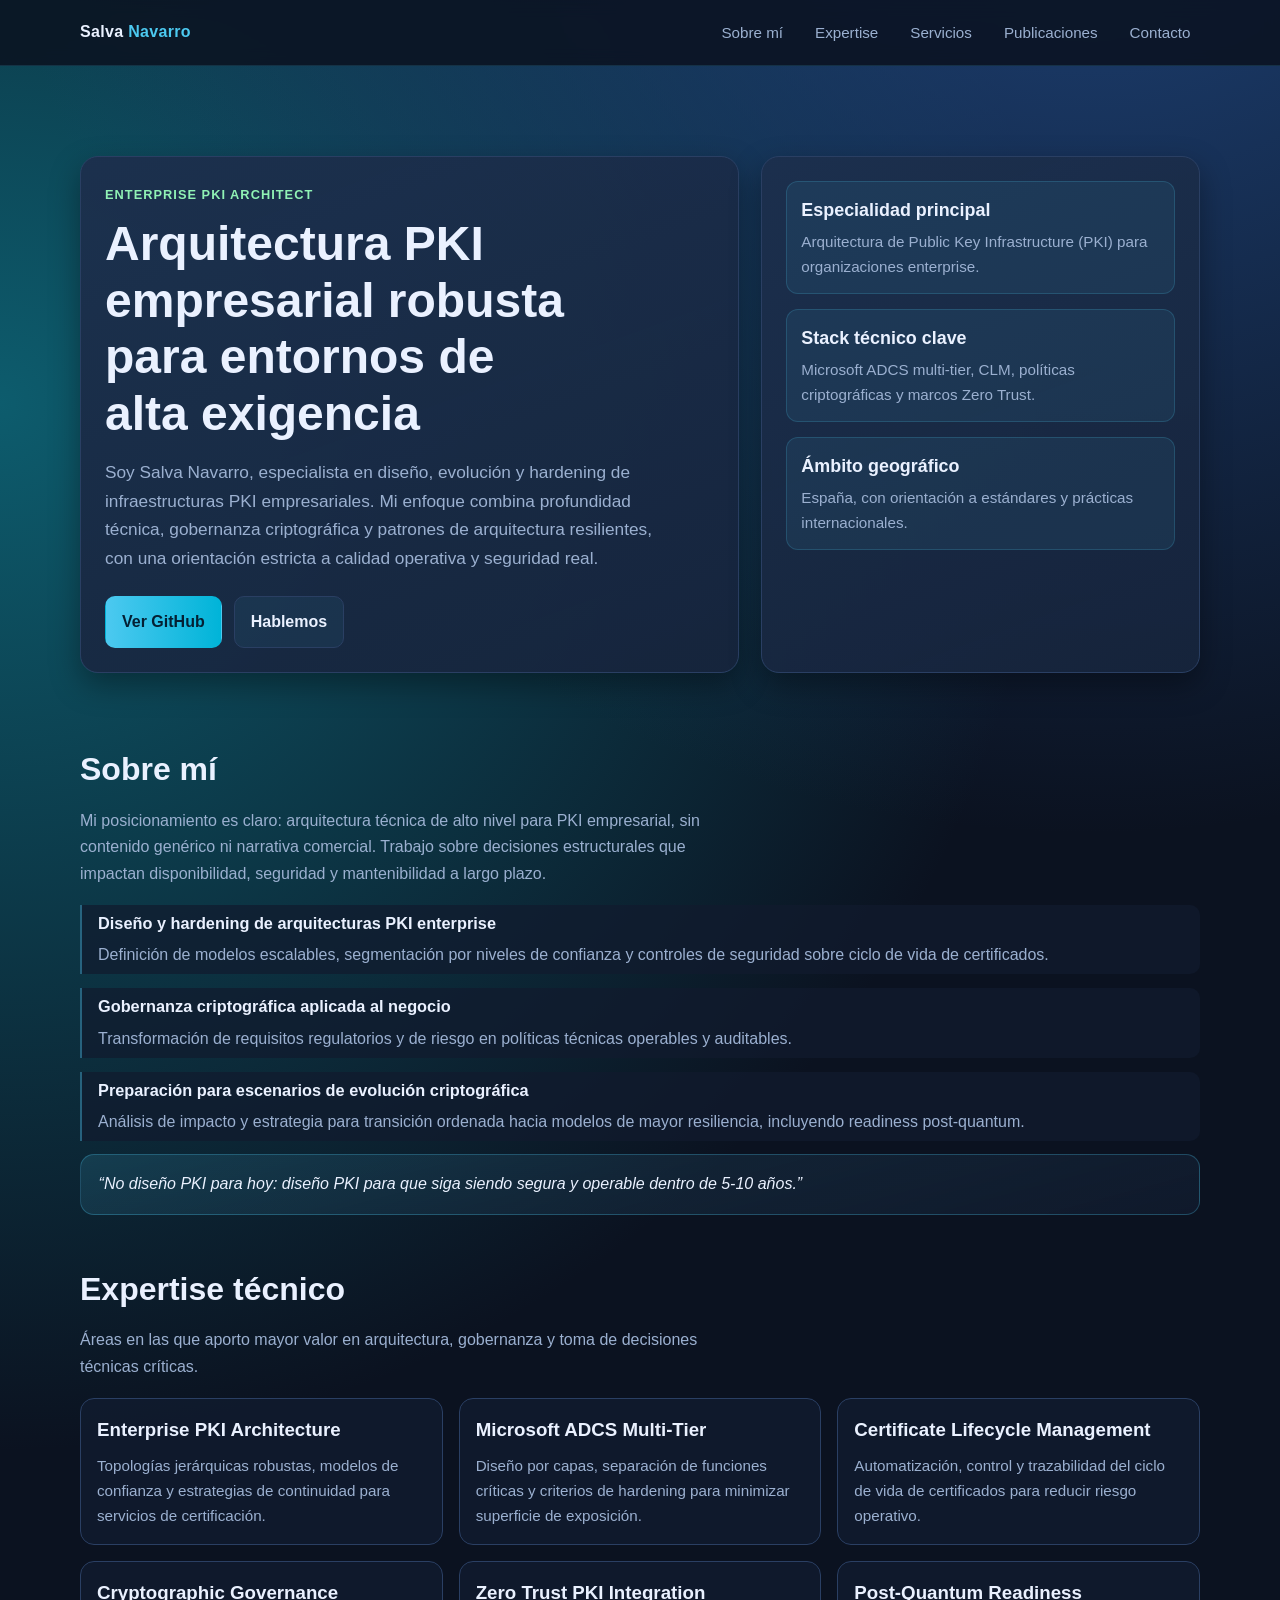
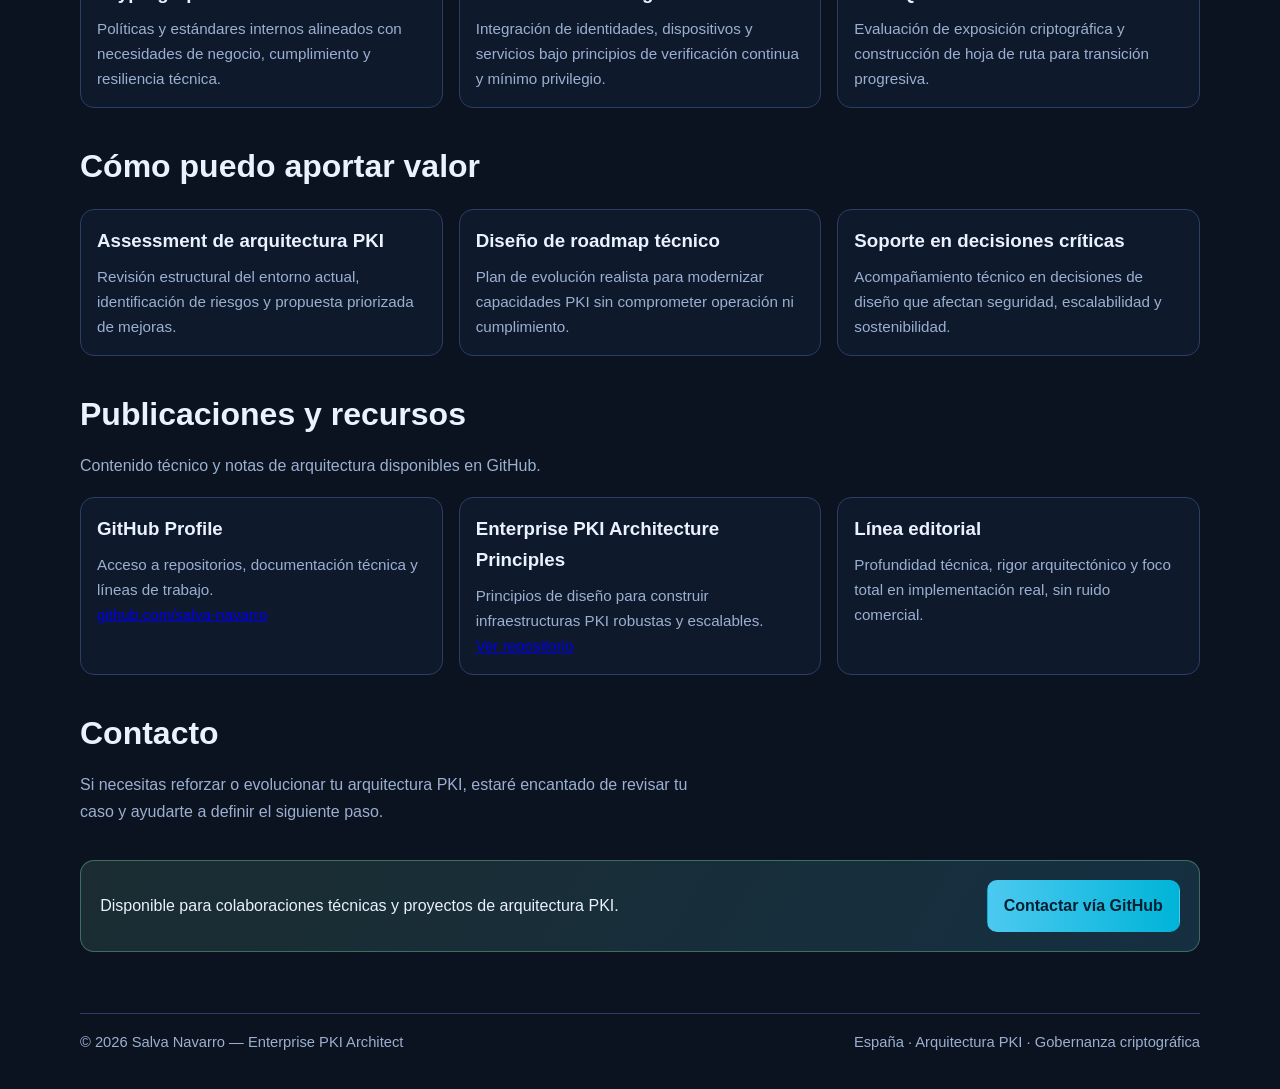
==== index.html @ 1099ca53 "Transform site into a complete professional PKI portfolio" ====
<!DOCTYPE html>
<html lang="es">
<head>
  <meta charset="UTF-8">
  <meta name="viewport" content="width=device-width, initial-scale=1.0">
  <title>Salva Navarro | Enterprise PKI Architect</title>
  <meta name="description" content="Portfolio profesional de Salva Navarro, Enterprise PKI Architect especializado en diseño de infraestructuras PKI empresariales, Microsoft ADCS y gobernanza criptográfica.">
  <meta name="keywords" content="Salva Navarro, PKI Architect, Enterprise PKI, Microsoft ADCS, Zero Trust PKI, Cryptographic Governance, Spain">
  <meta name="author" content="Salva Navarro">
  <meta name="robots" content="index, follow">
  <link rel="canonical" href="https://salva-navarro.github.io/">

  <meta property="og:type" content="website">
  <meta property="og:title" content="Salva Navarro | Enterprise PKI Architect">
  <meta property="og:description" content="Arquitectura PKI empresarial, Microsoft ADCS multi-tier y gobernanza criptográfica de alto nivel.">
  <meta property="og:url" content="https://salva-navarro.github.io/">
  <meta property="og:image" content="https://salva-navarro.github.io/assets/og-image.svg">

  <meta name="twitter:card" content="summary_large_image">
  <meta name="twitter:title" content="Salva Navarro | Enterprise PKI Architect">
  <meta name="twitter:description" content="Portfolio profesional: arquitectura PKI empresarial, diseño resiliente y enfoque técnico puro.">
  <meta name="twitter:image" content="https://salva-navarro.github.io/assets/og-image.svg">

  <style>
    :root {
      --bg: #0b1220;
      --bg-soft: #111b2e;
      --surface: #16243c;
      --surface-2: #1c2f4d;
      --text: #eaf1ff;
      --muted: #9bb0d0;
      --primary: #4cc9f0;
      --primary-strong: #00b4d8;
      --accent: #90f2b5;
      --border: #2a3f63;
      --shadow: 0 12px 30px rgba(0, 0, 0, 0.35);
      --maxw: 1120px;
    }

    * { box-sizing: border-box; }

    html { scroll-behavior: smooth; }

    body {
      margin: 0;
      font-family: Inter, -apple-system, BlinkMacSystemFont, "Segoe UI", Roboto, Oxygen, Ubuntu, sans-serif;
      color: var(--text);
      background:
        radial-gradient(circle at 85% -10%, #1f467e 0%, rgba(11, 18, 32, 0) 35%),
        radial-gradient(circle at 0% 15%, #0d5c6d 0%, rgba(11, 18, 32, 0) 40%),
        var(--bg);
      line-height: 1.65;
    }

    .container {
      width: min(100% - 2rem, var(--maxw));
      margin-inline: auto;
    }

    .topbar {
      position: sticky;
      top: 0;
      z-index: 10;
      backdrop-filter: blur(8px);
      background: rgba(11, 18, 32, 0.86);
      border-bottom: 1px solid rgba(76, 201, 240, 0.15);
    }

    .nav {
      display: flex;
      align-items: center;
      justify-content: space-between;
      padding: 0.9rem 0;
      gap: 1rem;
    }

    .brand {
      font-weight: 700;
      letter-spacing: 0.02em;
    }

    .brand span { color: var(--primary); }

    .nav-links {
      display: flex;
      flex-wrap: wrap;
      gap: 0.8rem;
      justify-content: flex-end;
    }

    .nav-links a {
      color: var(--muted);
      text-decoration: none;
      font-size: 0.95rem;
      padding: 0.35rem 0.6rem;
      border-radius: 8px;
      transition: color 0.2s ease, background 0.2s ease;
    }

    .nav-links a:hover,
    .nav-links a:focus-visible {
      color: var(--text);
      background: rgba(76, 201, 240, 0.12);
    }

    .hero {
      padding: 5.6rem 0 3.2rem;
      display: grid;
      grid-template-columns: 1.2fr 0.8fr;
      gap: 1.4rem;
      align-items: stretch;
    }

    .hero-card,
    .panel {
      background: linear-gradient(160deg, rgba(28, 47, 77, 0.94), rgba(22, 36, 60, 0.93));
      border: 1px solid var(--border);
      border-radius: 18px;
      box-shadow: var(--shadow);
      padding: 1.5rem;
    }

    .eyebrow {
      color: var(--accent);
      font-weight: 600;
      letter-spacing: 0.08em;
      font-size: 0.8rem;
      text-transform: uppercase;
      margin-bottom: 0.7rem;
      display: inline-block;
    }

    h1 {
      margin: 0;
      line-height: 1.18;
      font-size: clamp(1.9rem, 4.2vw, 3rem);
      max-width: 18ch;
    }

    .lead {
      font-size: 1.08rem;
      color: var(--muted);
      margin: 1rem 0 1.5rem;
      max-width: 60ch;
    }

    .actions {
      display: flex;
      flex-wrap: wrap;
      gap: 0.75rem;
    }

    .btn {
      text-decoration: none;
      display: inline-block;
      border: 1px solid transparent;
      border-radius: 10px;
      padding: 0.72rem 1rem;
      font-weight: 600;
      transition: all 0.2s ease;
    }

    .btn-primary {
      background: linear-gradient(90deg, var(--primary), var(--primary-strong));
      color: #042033;
    }

    .btn-primary:hover { filter: brightness(1.08); }

    .btn-secondary {
      color: var(--text);
      border-color: var(--border);
      background: rgba(76, 201, 240, 0.07);
    }

    .btn-secondary:hover { background: rgba(76, 201, 240, 0.16); }

    .kpis {
      list-style: none;
      padding: 0;
      margin: 0;
      display: grid;
      gap: 0.9rem;
    }

    .kpis li {
      background: rgba(76, 201, 240, 0.08);
      border: 1px solid rgba(76, 201, 240, 0.19);
      border-radius: 12px;
      padding: 0.9rem;
      color: var(--muted);
      font-size: 0.95rem;
    }

    .kpis strong {
      color: var(--text);
      display: block;
      font-size: 1.12rem;
      margin-bottom: 0.2rem;
    }

    section { padding: 1.2rem 0 0.8rem; }

    h2 {
      font-size: clamp(1.4rem, 2.5vw, 2rem);
      margin: 0 0 1rem;
    }

    .section-intro {
      color: var(--muted);
      margin-top: -0.25rem;
      margin-bottom: 1.1rem;
      max-width: 70ch;
    }

    .grid {
      display: grid;
      gap: 1rem;
      grid-template-columns: repeat(3, minmax(0, 1fr));
    }

    .card {
      background: rgba(17, 27, 46, 0.87);
      border: 1px solid var(--border);
      border-radius: 14px;
      padding: 1rem;
    }

    .card h3 { margin-top: 0; margin-bottom: 0.45rem; }

    .card p {
      color: var(--muted);
      margin: 0;
      font-size: 0.95rem;
    }

    .timeline {
      display: grid;
      gap: 0.9rem;
    }

    .timeline-item {
      border-left: 2px solid rgba(76, 201, 240, 0.4);
      padding: 0.3rem 0 0.35rem 1rem;
      background: rgba(17, 27, 46, 0.72);
      border-radius: 0 10px 10px 0;
    }

    .timeline-item h3 {
      margin: 0;
      font-size: 1.02rem;
    }

    .timeline-item p {
      margin: 0.35rem 0 0;
      color: var(--muted);
    }

    .quote {
      background: linear-gradient(165deg, rgba(76, 201, 240, 0.14), rgba(17, 27, 46, 0.8));
      border: 1px solid rgba(76, 201, 240, 0.28);
      border-radius: 14px;
      padding: 1rem 1.1rem;
      color: var(--text);
      font-style: italic;
      margin-top: 0.8rem;
    }

    .cta {
      margin: 2.2rem 0 1rem;
      padding: 1.2rem;
      background: linear-gradient(120deg, rgba(144, 242, 181, 0.12), rgba(76, 201, 240, 0.16));
      border: 1px solid rgba(144, 242, 181, 0.32);
      border-radius: 14px;
      display: flex;
      flex-wrap: wrap;
      gap: 0.75rem;
      align-items: center;
      justify-content: space-between;
    }

    .cta p { margin: 0; color: var(--text); }

    footer {
      margin: 2rem 0 2.2rem;
      border-top: 1px solid var(--border);
      padding-top: 1rem;
      color: var(--muted);
      font-size: 0.92rem;
      display: flex;
      justify-content: space-between;
      gap: 1rem;
      flex-wrap: wrap;
    }

    @media (max-width: 950px) {
      .hero { grid-template-columns: 1fr; }
      .grid { grid-template-columns: repeat(2, minmax(0, 1fr)); }
    }

    @media (max-width: 640px) {
      .grid { grid-template-columns: 1fr; }
      .nav { align-items: flex-start; }
      .nav-links { gap: 0.35rem; }
      .hero { padding-top: 4.2rem; }
      .hero-card, .panel { padding: 1.1rem; }
    }
  </style>

  <script type="application/ld+json">
  {
    "@context": "https://schema.org",
    "@type": "Person",
    "name": "Salva Navarro",
    "jobTitle": "Enterprise PKI Architect",
    "url": "https://salva-navarro.github.io",
    "sameAs": [
      "https://github.com/salva-navarro"
    ],
    "knowsAbout": [
      "Public Key Infrastructure",
      "Microsoft ADCS",
      "Certificate Lifecycle Management",
      "Cryptographic Governance",
      "Zero Trust PKI",
      "Post-Quantum Readiness"
    ],
    "address": {
      "@type": "PostalAddress",
      "addressCountry": "Spain"
    }
  }
  </script>
</head>
<body>
  <header class="topbar">
    <div class="container nav">
      <div class="brand">Salva <span>Navarro</span></div>
      <nav class="nav-links" aria-label="Navegación principal">
        <a href="#sobre-mi">Sobre mí</a>
        <a href="#expertise">Expertise</a>
        <a href="#servicios">Servicios</a>
        <a href="#publicaciones">Publicaciones</a>
        <a href="#contacto">Contacto</a>
      </nav>
    </div>
  </header>

  <main class="container">
    <section class="hero" aria-labelledby="hero-title">
      <article class="hero-card">
        <span class="eyebrow">Enterprise PKI Architect</span>
        <h1 id="hero-title">Arquitectura PKI empresarial robusta para entornos de alta exigencia</h1>
        <p class="lead">
          Soy Salva Navarro, especialista en diseño, evolución y hardening de infraestructuras PKI empresariales.
          Mi enfoque combina profundidad técnica, gobernanza criptográfica y patrones de arquitectura resilientes,
          con una orientación estricta a calidad operativa y seguridad real.
        </p>
        <div class="actions">
          <a class="btn btn-primary" href="https://github.com/salva-navarro" target="_blank" rel="noopener noreferrer">Ver GitHub</a>
          <a class="btn btn-secondary" href="#contacto">Hablemos</a>
        </div>
      </article>

      <aside class="panel" aria-label="Resumen profesional">
        <ul class="kpis">
          <li>
            <strong>Especialidad principal</strong>
            Arquitectura de Public Key Infrastructure (PKI) para organizaciones enterprise.
          </li>
          <li>
            <strong>Stack técnico clave</strong>
            Microsoft ADCS multi-tier, CLM, políticas criptográficas y marcos Zero Trust.
          </li>
          <li>
            <strong>Ámbito geográfico</strong>
            España, con orientación a estándares y prácticas internacionales.
          </li>
        </ul>
      </aside>
    </section>

    <section id="sobre-mi" aria-labelledby="sobre-mi-title">
      <h2 id="sobre-mi-title">Sobre mí</h2>
      <p class="section-intro">
        Mi posicionamiento es claro: arquitectura técnica de alto nivel para PKI empresarial, sin contenido genérico ni narrativa comercial.
        Trabajo sobre decisiones estructurales que impactan disponibilidad, seguridad y mantenibilidad a largo plazo.
      </p>
      <div class="timeline">
        <article class="timeline-item">
          <h3>Diseño y hardening de arquitecturas PKI enterprise</h3>
          <p>Definición de modelos escalables, segmentación por niveles de confianza y controles de seguridad sobre ciclo de vida de certificados.</p>
        </article>
        <article class="timeline-item">
          <h3>Gobernanza criptográfica aplicada al negocio</h3>
          <p>Transformación de requisitos regulatorios y de riesgo en políticas técnicas operables y auditables.</p>
        </article>
        <article class="timeline-item">
          <h3>Preparación para escenarios de evolución criptográfica</h3>
          <p>Análisis de impacto y estrategia para transición ordenada hacia modelos de mayor resiliencia, incluyendo readiness post-quantum.</p>
        </article>
      </div>
      <p class="quote">“No diseño PKI para hoy: diseño PKI para que siga siendo segura y operable dentro de 5-10 años.”</p>
    </section>

    <section id="expertise" aria-labelledby="expertise-title">
      <h2 id="expertise-title">Expertise técnico</h2>
      <p class="section-intro">
        Áreas en las que aporto mayor valor en arquitectura, gobernanza y toma de decisiones técnicas críticas.
      </p>
      <div class="grid">
        <article class="card">
          <h3>Enterprise PKI Architecture</h3>
          <p>Topologías jerárquicas robustas, modelos de confianza y estrategias de continuidad para servicios de certificación.</p>
        </article>
        <article class="card">
          <h3>Microsoft ADCS Multi-Tier</h3>
          <p>Diseño por capas, separación de funciones críticas y criterios de hardening para minimizar superficie de exposición.</p>
        </article>
        <article class="card">
          <h3>Certificate Lifecycle Management</h3>
          <p>Automatización, control y trazabilidad del ciclo de vida de certificados para reducir riesgo operativo.</p>
        </article>
        <article class="card">
          <h3>Cryptographic Governance</h3>
          <p>Políticas y estándares internos alineados con necesidades de negocio, cumplimiento y resiliencia técnica.</p>
        </article>
        <article class="card">
          <h3>Zero Trust PKI Integration</h3>
          <p>Integración de identidades, dispositivos y servicios bajo principios de verificación continua y mínimo privilegio.</p>
        </article>
        <article class="card">
          <h3>Post-Quantum Readiness</h3>
          <p>Evaluación de exposición criptográfica y construcción de hoja de ruta para transición progresiva.</p>
        </article>
      </div>
    </section>

    <section id="servicios" aria-labelledby="servicios-title">
      <h2 id="servicios-title">Cómo puedo aportar valor</h2>
      <div class="grid">
        <article class="card">
          <h3>Assessment de arquitectura PKI</h3>
          <p>Revisión estructural del entorno actual, identificación de riesgos y propuesta priorizada de mejoras.</p>
        </article>
        <article class="card">
          <h3>Diseño de roadmap técnico</h3>
          <p>Plan de evolución realista para modernizar capacidades PKI sin comprometer operación ni cumplimiento.</p>
        </article>
        <article class="card">
          <h3>Soporte en decisiones críticas</h3>
          <p>Acompañamiento técnico en decisiones de diseño que afectan seguridad, escalabilidad y sostenibilidad.</p>
        </article>
      </div>
    </section>

    <section id="publicaciones" aria-labelledby="publicaciones-title">
      <h2 id="publicaciones-title">Publicaciones y recursos</h2>
      <p class="section-intro">Contenido técnico y notas de arquitectura disponibles en GitHub.</p>
      <div class="grid">
        <article class="card">
          <h3>GitHub Profile</h3>
          <p>
            Acceso a repositorios, documentación técnica y líneas de trabajo.
            <br><a href="https://github.com/salva-navarro" target="_blank" rel="noopener noreferrer">github.com/salva-navarro</a>
          </p>
        </article>
        <article class="card">
          <h3>Enterprise PKI Architecture Principles</h3>
          <p>
            Principios de diseño para construir infraestructuras PKI robustas y escalables.
            <br><a href="https://github.com/salva-navarro/enterprise-pki-architecture-principles" target="_blank" rel="noopener noreferrer">Ver repositorio</a>
          </p>
        </article>
        <article class="card">
          <h3>Línea editorial</h3>
          <p>Profundidad técnica, rigor arquitectónico y foco total en implementación real, sin ruido comercial.</p>
        </article>
      </div>
    </section>

    <section id="contacto" aria-labelledby="contacto-title">
      <h2 id="contacto-title">Contacto</h2>
      <p class="section-intro">
        Si necesitas reforzar o evolucionar tu arquitectura PKI, estaré encantado de revisar tu caso y ayudarte a definir el siguiente paso.
      </p>
      <div class="cta">
        <p>Disponible para colaboraciones técnicas y proyectos de arquitectura PKI.</p>
        <a class="btn btn-primary" href="https://github.com/salva-navarro" target="_blank" rel="noopener noreferrer">Contactar vía GitHub</a>
      </div>
    </section>

    <footer>
      <span>© <span id="year"></span> Salva Navarro — Enterprise PKI Architect</span>
      <span>España · Arquitectura PKI · Gobernanza criptográfica</span>
    </footer>
  </main>

  <script>
    document.getElementById('year').textContent = new Date().getFullYear();
  </script>
</body>
</html>
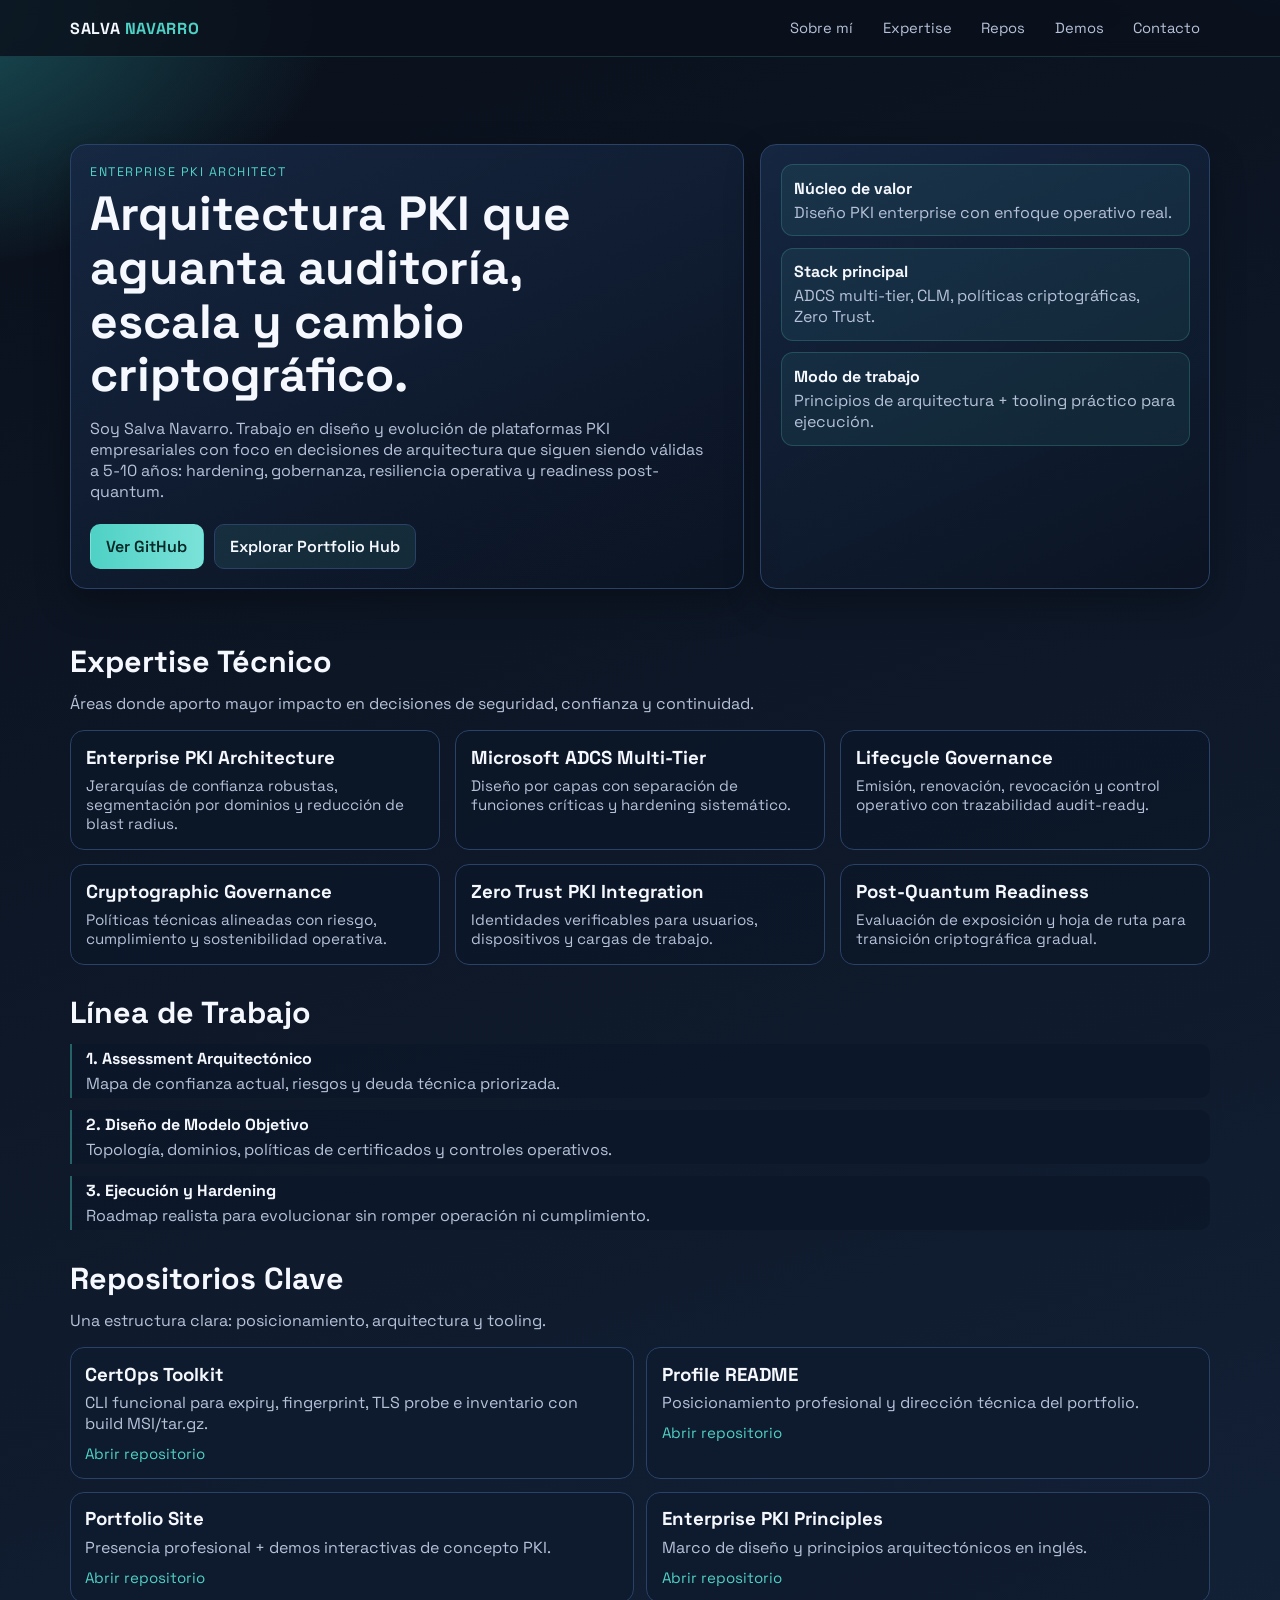
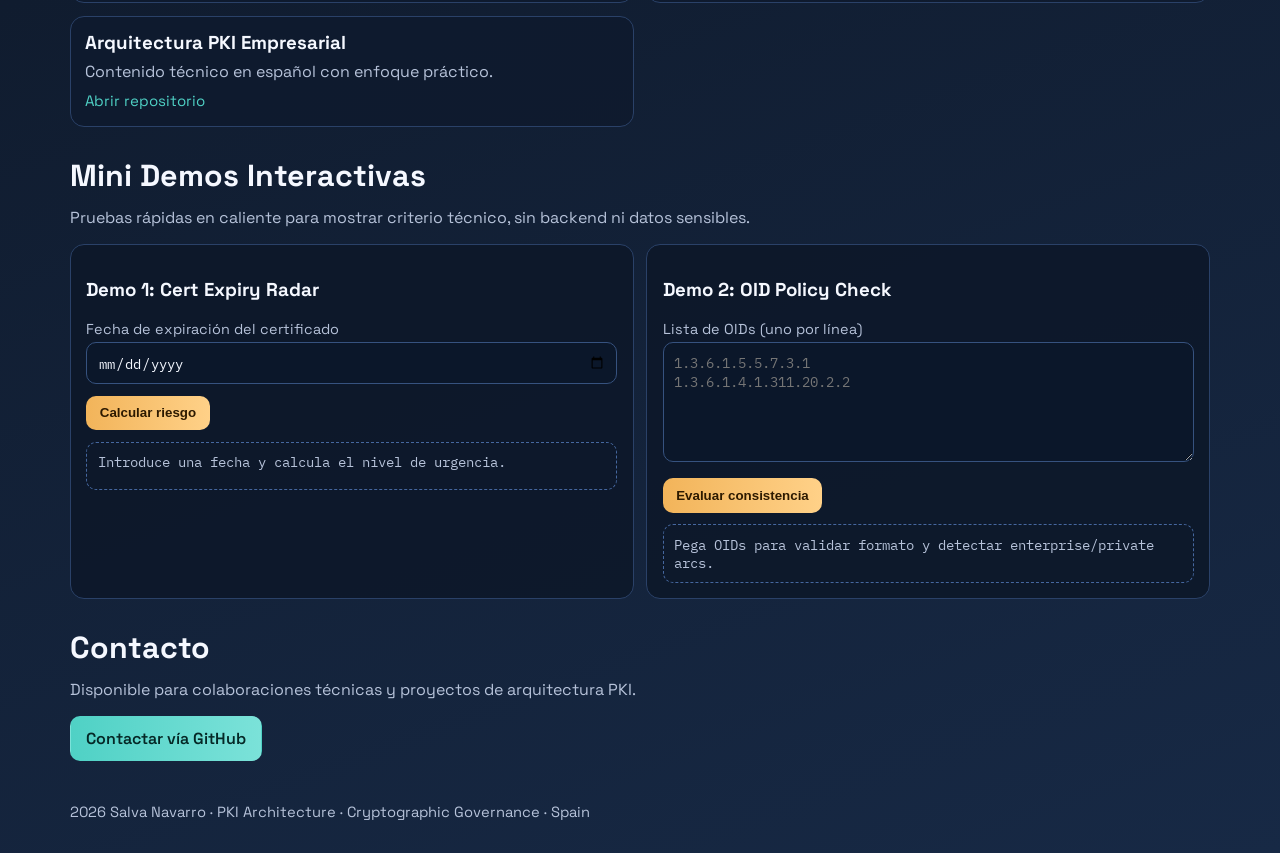
==== commit d18cc496: "chore: portfolio and documentation overhaul" ====
--- a/index.html
+++ b/index.html
@@ -1,503 +1,336 @@
-<!DOCTYPE html>
+﻿<!DOCTYPE html>
 <html lang="es">
 <head>
-  <meta charset="UTF-8">
-  <meta name="viewport" content="width=device-width, initial-scale=1.0">
-  <title>Salva Navarro | Enterprise PKI Architect</title>
-  <meta name="description" content="Portfolio profesional de Salva Navarro, Enterprise PKI Architect especializado en diseño de infraestructuras PKI empresariales, Microsoft ADCS y gobernanza criptográfica.">
-  <meta name="keywords" content="Salva Navarro, PKI Architect, Enterprise PKI, Microsoft ADCS, Zero Trust PKI, Cryptographic Governance, Spain">
-  <meta name="author" content="Salva Navarro">
-  <meta name="robots" content="index, follow">
-  <link rel="canonical" href="https://salva-navarro.github.io/">
-
-  <meta property="og:type" content="website">
-  <meta property="og:title" content="Salva Navarro | Enterprise PKI Architect">
-  <meta property="og:description" content="Arquitectura PKI empresarial, Microsoft ADCS multi-tier y gobernanza criptográfica de alto nivel.">
-  <meta property="og:url" content="https://salva-navarro.github.io/">
-  <meta property="og:image" content="https://salva-navarro.github.io/assets/og-image.svg">
-
-  <meta name="twitter:card" content="summary_large_image">
-  <meta name="twitter:title" content="Salva Navarro | Enterprise PKI Architect">
-  <meta name="twitter:description" content="Portfolio profesional: arquitectura PKI empresarial, diseño resiliente y enfoque técnico puro.">
-  <meta name="twitter:image" content="https://salva-navarro.github.io/assets/og-image.svg">
-
+  <meta charset="UTF-8" />
+  <meta name="viewport" content="width=device-width, initial-scale=1.0" />
+  <title>Salva Navarro | PKI Architect Portfolio</title>
+  <meta name="description" content="Portfolio técnico de Salva Navarro: arquitectura PKI enterprise, gobernanza criptográfica y demos interactivas." />
+  <meta name="author" content="Salva Navarro" />
+  <link rel="preconnect" href="https://fonts.googleapis.com" />
+  <link rel="preconnect" href="https://fonts.gstatic.com" crossorigin />
+  <link href="https://fonts.googleapis.com/css2?family=Space+Grotesk:wght@400;500;700&family=IBM+Plex+Mono:wght@400;500&display=swap" rel="stylesheet" />
   <style>
     :root {
-      --bg: #0b1220;
-      --bg-soft: #111b2e;
-      --surface: #16243c;
-      --surface-2: #1c2f4d;
-      --text: #eaf1ff;
-      --muted: #9bb0d0;
-      --primary: #4cc9f0;
-      --primary-strong: #00b4d8;
-      --accent: #90f2b5;
-      --border: #2a3f63;
-      --shadow: 0 12px 30px rgba(0, 0, 0, 0.35);
-      --maxw: 1120px;
+      --ink: #f5f8ff;
+      --muted: #b6c2d9;
+      --bg0: #0a101b;
+      --bg1: #101c2f;
+      --bg2: #172945;
+      --accent: #4fd1c5;
+      --accent2: #f2b45a;
+      --line: #2a4168;
+      --ok: #3ecf8e;
+      --warn: #f2b45a;
+      --bad: #ff6b6b;
+      --maxw: 1140px;
     }
 
     * { box-sizing: border-box; }
-
     html { scroll-behavior: smooth; }
 
     body {
       margin: 0;
-      font-family: Inter, -apple-system, BlinkMacSystemFont, "Segoe UI", Roboto, Oxygen, Ubuntu, sans-serif;
-      color: var(--text);
+      font-family: "Space Grotesk", sans-serif;
+      color: var(--ink);
       background:
-        radial-gradient(circle at 85% -10%, #1f467e 0%, rgba(11, 18, 32, 0) 35%),
-        radial-gradient(circle at 0% 15%, #0d5c6d 0%, rgba(11, 18, 32, 0) 40%),
-        var(--bg);
-      line-height: 1.65;
-    }
-
-    .container {
-      width: min(100% - 2rem, var(--maxw));
-      margin-inline: auto;
-    }
+        radial-gradient(1200px 600px at 120% -10%, #2a4d88 0%, transparent 55%),
+        radial-gradient(850px 500px at -10% 0%, #1c5b63 0%, transparent 55%),
+        linear-gradient(160deg, var(--bg0), var(--bg1) 55%, var(--bg2));
+      min-height: 100vh;
+    }
+
+    .container { width: min(100% - 2rem, var(--maxw)); margin: 0 auto; }
 
     .topbar {
       position: sticky;
       top: 0;
-      z-index: 10;
+      z-index: 50;
+      background: rgba(10, 16, 27, 0.82);
       backdrop-filter: blur(8px);
-      background: rgba(11, 18, 32, 0.86);
-      border-bottom: 1px solid rgba(76, 201, 240, 0.15);
-    }
-
-    .nav {
-      display: flex;
-      align-items: center;
-      justify-content: space-between;
-      padding: 0.9rem 0;
-      gap: 1rem;
-    }
-
-    .brand {
-      font-weight: 700;
-      letter-spacing: 0.02em;
-    }
-
-    .brand span { color: var(--primary); }
-
-    .nav-links {
-      display: flex;
-      flex-wrap: wrap;
-      gap: 0.8rem;
-      justify-content: flex-end;
-    }
-
-    .nav-links a {
-      color: var(--muted);
-      text-decoration: none;
-      font-size: 0.95rem;
-      padding: 0.35rem 0.6rem;
-      border-radius: 8px;
-      transition: color 0.2s ease, background 0.2s ease;
-    }
-
-    .nav-links a:hover,
-    .nav-links a:focus-visible {
-      color: var(--text);
-      background: rgba(76, 201, 240, 0.12);
-    }
-
-    .hero {
-      padding: 5.6rem 0 3.2rem;
-      display: grid;
-      grid-template-columns: 1.2fr 0.8fr;
-      gap: 1.4rem;
-      align-items: stretch;
-    }
-
-    .hero-card,
+      border-bottom: 1px solid rgba(79, 209, 197, 0.2);
+    }
+
+    .nav { display: flex; align-items: center; justify-content: space-between; gap: 1rem; padding: .85rem 0; }
+    .brand { font-weight: 700; letter-spacing: .04em; }
+    .brand span { color: var(--accent); }
+    .links { display: flex; flex-wrap: wrap; gap: .65rem; }
+    .links a { color: var(--muted); text-decoration: none; font-size: .92rem; padding: .35rem .6rem; border-radius: 8px; }
+    .links a:hover { color: var(--ink); background: rgba(79, 209, 197, .12); }
+
+    .hero { padding: 5.4rem 0 2.5rem; display: grid; grid-template-columns: 1.2fr .8fr; gap: 1rem; }
     .panel {
-      background: linear-gradient(160deg, rgba(28, 47, 77, 0.94), rgba(22, 36, 60, 0.93));
-      border: 1px solid var(--border);
-      border-radius: 18px;
-      box-shadow: var(--shadow);
-      padding: 1.5rem;
-    }
-
-    .eyebrow {
-      color: var(--accent);
-      font-weight: 600;
-      letter-spacing: 0.08em;
-      font-size: 0.8rem;
-      text-transform: uppercase;
-      margin-bottom: 0.7rem;
-      display: inline-block;
-    }
-
-    h1 {
-      margin: 0;
-      line-height: 1.18;
-      font-size: clamp(1.9rem, 4.2vw, 3rem);
-      max-width: 18ch;
-    }
-
-    .lead {
-      font-size: 1.08rem;
-      color: var(--muted);
-      margin: 1rem 0 1.5rem;
-      max-width: 60ch;
-    }
-
-    .actions {
-      display: flex;
-      flex-wrap: wrap;
-      gap: 0.75rem;
-    }
-
+      border: 1px solid var(--line);
+      background: linear-gradient(155deg, rgba(23,41,69,.88), rgba(11,19,34,.86));
+      border-radius: 16px;
+      padding: 1.2rem;
+      box-shadow: 0 14px 35px rgba(0,0,0,.28);
+    }
+
+    .kicker { font-size: .78rem; letter-spacing: .12em; text-transform: uppercase; color: var(--accent); margin: 0 0 .45rem; }
+    h1 { margin: 0; font-size: clamp(1.8rem, 4vw, 3rem); line-height: 1.12; max-width: 17ch; }
+    .lead { color: var(--muted); margin: 1rem 0 1.35rem; max-width: 62ch; }
+
+    .actions { display: flex; flex-wrap: wrap; gap: .65rem; }
     .btn {
       text-decoration: none;
+      border-radius: 10px;
+      padding: .7rem .95rem;
+      font-weight: 600;
+      border: 1px solid transparent;
       display: inline-block;
-      border: 1px solid transparent;
+      transition: transform .18s ease, filter .18s ease;
+    }
+    .btn:hover { transform: translateY(-2px); }
+    .btn-primary { color: #052826; background: linear-gradient(90deg, var(--accent), #7be2d9); }
+    .btn-ghost { color: var(--ink); border-color: var(--line); background: rgba(79,209,197,.1); }
+
+    .stats { display: grid; gap: .7rem; }
+    .stat {
+      border: 1px solid rgba(79,209,197,.22);
+      background: rgba(79,209,197,.08);
+      border-radius: 12px;
+      padding: .8rem;
+      color: var(--muted);
+    }
+    .stat strong { display: block; color: var(--ink); margin-bottom: .18rem; }
+
+    section { padding: .8rem 0 1rem; }
+    h2 { margin: 0 0 .75rem; font-size: clamp(1.3rem,2.5vw,1.9rem); }
+    .intro { margin: 0 0 1rem; color: var(--muted); }
+
+    .grid-3 { display: grid; gap: .9rem; grid-template-columns: repeat(3,minmax(0,1fr)); }
+    .card { border: 1px solid var(--line); border-radius: 14px; background: rgba(12,23,40,.8); padding: .95rem; }
+    .card h3 { margin: 0 0 .45rem; }
+    .card p { margin: 0; color: var(--muted); font-size: .95rem; }
+
+    .timeline { display: grid; gap: .75rem; }
+    .step { border-left: 2px solid rgba(79,209,197,.4); padding: .25rem 0 .25rem .9rem; background: rgba(12,23,40,.65); border-radius: 0 10px 10px 0; }
+    .step h3 { margin: 0; font-size: 1rem; }
+    .step p { margin: .25rem 0 0; color: var(--muted); }
+
+    .repos { display: grid; gap: .8rem; grid-template-columns: repeat(2,minmax(0,1fr)); }
+    .repo { border: 1px solid var(--line); border-radius: 14px; background: rgba(14,26,46,.86); padding: .9rem; }
+    .repo h3 { margin: 0 0 .4rem; }
+    .repo p { margin: 0 0 .55rem; color: var(--muted); }
+    .repo a { color: var(--accent); text-decoration: none; font-size: .94rem; }
+
+    .demo-wrap { display: grid; gap: .8rem; grid-template-columns: repeat(2,minmax(0,1fr)); }
+    .demo {
+      border: 1px solid var(--line);
+      border-radius: 14px;
+      background: rgba(13,24,42,.9);
+      padding: .95rem;
+    }
+    label { display: block; font-size: .9rem; margin: .55rem 0 .25rem; color: var(--muted); }
+    input, textarea {
+      width: 100%;
+      background: #0b172a;
+      color: var(--ink);
+      border: 1px solid #36527f;
       border-radius: 10px;
-      padding: 0.72rem 1rem;
-      font-weight: 600;
-      transition: all 0.2s ease;
-    }
-
-    .btn-primary {
-      background: linear-gradient(90deg, var(--primary), var(--primary-strong));
-      color: #042033;
-    }
-
-    .btn-primary:hover { filter: brightness(1.08); }
-
-    .btn-secondary {
-      color: var(--text);
-      border-color: var(--border);
-      background: rgba(76, 201, 240, 0.07);
-    }
-
-    .btn-secondary:hover { background: rgba(76, 201, 240, 0.16); }
-
-    .kpis {
-      list-style: none;
-      padding: 0;
-      margin: 0;
-      display: grid;
-      gap: 0.9rem;
-    }
-
-    .kpis li {
-      background: rgba(76, 201, 240, 0.08);
-      border: 1px solid rgba(76, 201, 240, 0.19);
-      border-radius: 12px;
-      padding: 0.9rem;
+      padding: .6rem .65rem;
+      font-family: "IBM Plex Mono", monospace;
+      font-size: .9rem;
+    }
+    textarea { min-height: 120px; resize: vertical; }
+    .demo button {
+      margin-top: .7rem;
+      border: none;
+      border-radius: 10px;
+      padding: .62rem .85rem;
+      background: linear-gradient(90deg, var(--accent2), #ffd188);
+      color: #2d1a00;
+      font-weight: 700;
+      cursor: pointer;
+    }
+    .output {
+      margin-top: .7rem;
+      border: 1px dashed #45679f;
+      border-radius: 10px;
+      padding: .65rem;
+      min-height: 48px;
       color: var(--muted);
-      font-size: 0.95rem;
-    }
-
-    .kpis strong {
-      color: var(--text);
-      display: block;
-      font-size: 1.12rem;
-      margin-bottom: 0.2rem;
-    }
-
-    section { padding: 1.2rem 0 0.8rem; }
-
-    h2 {
-      font-size: clamp(1.4rem, 2.5vw, 2rem);
-      margin: 0 0 1rem;
-    }
-
-    .section-intro {
-      color: var(--muted);
-      margin-top: -0.25rem;
-      margin-bottom: 1.1rem;
-      max-width: 70ch;
-    }
-
-    .grid {
-      display: grid;
-      gap: 1rem;
-      grid-template-columns: repeat(3, minmax(0, 1fr));
-    }
-
-    .card {
-      background: rgba(17, 27, 46, 0.87);
-      border: 1px solid var(--border);
-      border-radius: 14px;
-      padding: 1rem;
-    }
-
-    .card h3 { margin-top: 0; margin-bottom: 0.45rem; }
-
-    .card p {
-      color: var(--muted);
-      margin: 0;
-      font-size: 0.95rem;
-    }
-
-    .timeline {
-      display: grid;
-      gap: 0.9rem;
-    }
-
-    .timeline-item {
-      border-left: 2px solid rgba(76, 201, 240, 0.4);
-      padding: 0.3rem 0 0.35rem 1rem;
-      background: rgba(17, 27, 46, 0.72);
-      border-radius: 0 10px 10px 0;
-    }
-
-    .timeline-item h3 {
-      margin: 0;
-      font-size: 1.02rem;
-    }
-
-    .timeline-item p {
-      margin: 0.35rem 0 0;
-      color: var(--muted);
-    }
-
-    .quote {
-      background: linear-gradient(165deg, rgba(76, 201, 240, 0.14), rgba(17, 27, 46, 0.8));
-      border: 1px solid rgba(76, 201, 240, 0.28);
-      border-radius: 14px;
-      padding: 1rem 1.1rem;
-      color: var(--text);
-      font-style: italic;
-      margin-top: 0.8rem;
-    }
-
-    .cta {
-      margin: 2.2rem 0 1rem;
-      padding: 1.2rem;
-      background: linear-gradient(120deg, rgba(144, 242, 181, 0.12), rgba(76, 201, 240, 0.16));
-      border: 1px solid rgba(144, 242, 181, 0.32);
-      border-radius: 14px;
-      display: flex;
-      flex-wrap: wrap;
-      gap: 0.75rem;
-      align-items: center;
-      justify-content: space-between;
-    }
-
-    .cta p { margin: 0; color: var(--text); }
-
-    footer {
-      margin: 2rem 0 2.2rem;
-      border-top: 1px solid var(--border);
-      padding-top: 1rem;
-      color: var(--muted);
-      font-size: 0.92rem;
-      display: flex;
-      justify-content: space-between;
-      gap: 1rem;
-      flex-wrap: wrap;
-    }
-
-    @media (max-width: 950px) {
-      .hero { grid-template-columns: 1fr; }
-      .grid { grid-template-columns: repeat(2, minmax(0, 1fr)); }
-    }
-
+      font-family: "IBM Plex Mono", monospace;
+      font-size: .88rem;
+      white-space: pre-wrap;
+    }
+
+    footer { padding: 1.6rem 0 2rem; color: var(--muted); font-size: .92rem; }
+
+    .fade { opacity: 0; transform: translateY(14px); animation: rise .6s ease forwards; }
+    .fade:nth-child(2){ animation-delay: .12s; }
+    .fade:nth-child(3){ animation-delay: .24s; }
+    @keyframes rise { to { opacity:1; transform: translateY(0);} }
+
+    @media (max-width: 980px) {
+      .hero, .repos, .demo-wrap { grid-template-columns: 1fr; }
+      .grid-3 { grid-template-columns: 1fr 1fr; }
+    }
     @media (max-width: 640px) {
-      .grid { grid-template-columns: 1fr; }
-      .nav { align-items: flex-start; }
-      .nav-links { gap: 0.35rem; }
-      .hero { padding-top: 4.2rem; }
-      .hero-card, .panel { padding: 1.1rem; }
+      .grid-3 { grid-template-columns: 1fr; }
     }
   </style>
-
-  <script type="application/ld+json">
-  {
-    "@context": "https://schema.org",
-    "@type": "Person",
-    "name": "Salva Navarro",
-    "jobTitle": "Enterprise PKI Architect",
-    "url": "https://salva-navarro.github.io",
-    "sameAs": [
-      "https://github.com/salva-navarro"
-    ],
-    "knowsAbout": [
-      "Public Key Infrastructure",
-      "Microsoft ADCS",
-      "Certificate Lifecycle Management",
-      "Cryptographic Governance",
-      "Zero Trust PKI",
-      "Post-Quantum Readiness"
-    ],
-    "address": {
-      "@type": "PostalAddress",
-      "addressCountry": "Spain"
-    }
-  }
-  </script>
 </head>
 <body>
   <header class="topbar">
     <div class="container nav">
-      <div class="brand">Salva <span>Navarro</span></div>
-      <nav class="nav-links" aria-label="Navegación principal">
-        <a href="#sobre-mi">Sobre mí</a>
+      <div class="brand">SALVA <span>NAVARRO</span></div>
+      <nav class="links">
+        <a href="#sobre">Sobre mí</a>
         <a href="#expertise">Expertise</a>
-        <a href="#servicios">Servicios</a>
-        <a href="#publicaciones">Publicaciones</a>
+        <a href="#repos">Repos</a>
+        <a href="#demos">Demos</a>
         <a href="#contacto">Contacto</a>
       </nav>
     </div>
   </header>
 
   <main class="container">
-    <section class="hero" aria-labelledby="hero-title">
-      <article class="hero-card">
-        <span class="eyebrow">Enterprise PKI Architect</span>
-        <h1 id="hero-title">Arquitectura PKI empresarial robusta para entornos de alta exigencia</h1>
-        <p class="lead">
-          Soy Salva Navarro, especialista en diseño, evolución y hardening de infraestructuras PKI empresariales.
-          Mi enfoque combina profundidad técnica, gobernanza criptográfica y patrones de arquitectura resilientes,
-          con una orientación estricta a calidad operativa y seguridad real.
-        </p>
+    <section class="hero" id="sobre">
+      <article class="panel fade">
+        <p class="kicker">Enterprise PKI Architect</p>
+        <h1>Arquitectura PKI que aguanta auditoría, escala y cambio criptográfico.</h1>
+        <p class="lead">Soy Salva Navarro. Trabajo en diseño y evolución de plataformas PKI empresariales con foco en decisiones de arquitectura que siguen siendo válidas a 5-10 años: hardening, gobernanza, resiliencia operativa y readiness post-quantum.</p>
         <div class="actions">
           <a class="btn btn-primary" href="https://github.com/salva-navarro" target="_blank" rel="noopener noreferrer">Ver GitHub</a>
-          <a class="btn btn-secondary" href="#contacto">Hablemos</a>
+          <a class="btn btn-ghost" href="https://github.com/salva-navarro/Tools-Hub" target="_blank" rel="noopener noreferrer">Explorar Portfolio Hub</a>
         </div>
       </article>
-
-      <aside class="panel" aria-label="Resumen profesional">
-        <ul class="kpis">
-          <li>
-            <strong>Especialidad principal</strong>
-            Arquitectura de Public Key Infrastructure (PKI) para organizaciones enterprise.
-          </li>
-          <li>
-            <strong>Stack técnico clave</strong>
-            Microsoft ADCS multi-tier, CLM, políticas criptográficas y marcos Zero Trust.
-          </li>
-          <li>
-            <strong>Ámbito geográfico</strong>
-            España, con orientación a estándares y prácticas internacionales.
-          </li>
-        </ul>
+      <aside class="panel fade">
+        <div class="stats">
+          <div class="stat"><strong>Núcleo de valor</strong> Diseño PKI enterprise con enfoque operativo real.</div>
+          <div class="stat"><strong>Stack principal</strong> ADCS multi-tier, CLM, políticas criptográficas, Zero Trust.</div>
+          <div class="stat"><strong>Modo de trabajo</strong> Principios de arquitectura + tooling práctico para ejecución.</div>
+        </div>
       </aside>
     </section>
 
-    <section id="sobre-mi" aria-labelledby="sobre-mi-title">
-      <h2 id="sobre-mi-title">Sobre mí</h2>
-      <p class="section-intro">
-        Mi posicionamiento es claro: arquitectura técnica de alto nivel para PKI empresarial, sin contenido genérico ni narrativa comercial.
-        Trabajo sobre decisiones estructurales que impactan disponibilidad, seguridad y mantenibilidad a largo plazo.
-      </p>
+    <section id="expertise">
+      <h2>Expertise Técnico</h2>
+      <p class="intro">Áreas donde aporto mayor impacto en decisiones de seguridad, confianza y continuidad.</p>
+      <div class="grid-3">
+        <article class="card fade"><h3>Enterprise PKI Architecture</h3><p>Jerarquías de confianza robustas, segmentación por dominios y reducción de blast radius.</p></article>
+        <article class="card fade"><h3>Microsoft ADCS Multi-Tier</h3><p>Diseño por capas con separación de funciones críticas y hardening sistemático.</p></article>
+        <article class="card fade"><h3>Lifecycle Governance</h3><p>Emisión, renovación, revocación y control operativo con trazabilidad audit-ready.</p></article>
+        <article class="card fade"><h3>Cryptographic Governance</h3><p>Políticas técnicas alineadas con riesgo, cumplimiento y sostenibilidad operativa.</p></article>
+        <article class="card fade"><h3>Zero Trust PKI Integration</h3><p>Identidades verificables para usuarios, dispositivos y cargas de trabajo.</p></article>
+        <article class="card fade"><h3>Post-Quantum Readiness</h3><p>Evaluación de exposición y hoja de ruta para transición criptográfica gradual.</p></article>
+      </div>
+    </section>
+
+    <section>
+      <h2>Línea de Trabajo</h2>
       <div class="timeline">
-        <article class="timeline-item">
-          <h3>Diseño y hardening de arquitecturas PKI enterprise</h3>
-          <p>Definición de modelos escalables, segmentación por niveles de confianza y controles de seguridad sobre ciclo de vida de certificados.</p>
+        <div class="step"><h3>1. Assessment Arquitectónico</h3><p>Mapa de confianza actual, riesgos y deuda técnica priorizada.</p></div>
+        <div class="step"><h3>2. Diseño de Modelo Objetivo</h3><p>Topología, dominios, políticas de certificados y controles operativos.</p></div>
+        <div class="step"><h3>3. Ejecución y Hardening</h3><p>Roadmap realista para evolucionar sin romper operación ni cumplimiento.</p></div>
+      </div>
+    </section>
+
+    <section id="repos">
+      <h2>Repositorios Clave</h2>
+      <p class="intro">Una estructura clara: posicionamiento, arquitectura y tooling.</p>
+      <div class="repos">
+        <article class="repo"><h3>CertOps Toolkit</h3><p>CLI funcional para expiry, fingerprint, TLS probe e inventario con build MSI/tar.gz.</p><a href="https://github.com/salva-navarro/certops-toolkit" target="_blank" rel="noopener noreferrer">Abrir repositorio</a></article>
+        <article class="repo"><h3>Profile README</h3><p>Posicionamiento profesional y dirección técnica del portfolio.</p><a href="https://github.com/salva-navarro/salvanavarro" target="_blank" rel="noopener noreferrer">Abrir repositorio</a></article>
+        <article class="repo"><h3>Portfolio Site</h3><p>Presencia profesional + demos interactivas de concepto PKI.</p><a href="https://github.com/salva-navarro/salva-navarro.github.io" target="_blank" rel="noopener noreferrer">Abrir repositorio</a></article>
+        <article class="repo"><h3>Enterprise PKI Principles</h3><p>Marco de diseño y principios arquitectónicos en inglés.</p><a href="https://github.com/salva-navarro/enterprise-pki-architecture-principles" target="_blank" rel="noopener noreferrer">Abrir repositorio</a></article>
+        <article class="repo"><h3>Arquitectura PKI Empresarial</h3><p>Contenido técnico en español con enfoque práctico.</p><a href="https://github.com/salva-navarro/arquitectura-pki-empresarial" target="_blank" rel="noopener noreferrer">Abrir repositorio</a></article>
+      </div>
+    </section>
+
+    <section id="demos">
+      <h2>Mini Demos Interactivas</h2>
+      <p class="intro">Pruebas rápidas en caliente para mostrar criterio técnico, sin backend ni datos sensibles.</p>
+      <div class="demo-wrap">
+        <article class="demo">
+          <h3>Demo 1: Cert Expiry Radar</h3>
+          <label for="expiryDate">Fecha de expiración del certificado</label>
+          <input id="expiryDate" type="date" />
+          <button id="checkExpiry">Calcular riesgo</button>
+          <div id="expiryOut" class="output">Introduce una fecha y calcula el nivel de urgencia.</div>
         </article>
-        <article class="timeline-item">
-          <h3>Gobernanza criptográfica aplicada al negocio</h3>
-          <p>Transformación de requisitos regulatorios y de riesgo en políticas técnicas operables y auditables.</p>
+        <article class="demo">
+          <h3>Demo 2: OID Policy Check</h3>
+          <label for="oidInput">Lista de OIDs (uno por línea)</label>
+          <textarea id="oidInput" placeholder="1.3.6.1.5.5.7.3.1&#10;1.3.6.1.4.1.311.20.2.2"></textarea>
+          <button id="checkOid">Evaluar consistencia</button>
+          <div id="oidOut" class="output">Pega OIDs para validar formato y detectar enterprise/private arcs.</div>
         </article>
-        <article class="timeline-item">
-          <h3>Preparación para escenarios de evolución criptográfica</h3>
-          <p>Análisis de impacto y estrategia para transición ordenada hacia modelos de mayor resiliencia, incluyendo readiness post-quantum.</p>
-        </article>
-      </div>
-      <p class="quote">“No diseño PKI para hoy: diseño PKI para que siga siendo segura y operable dentro de 5-10 años.”</p>
-    </section>
-
-    <section id="expertise" aria-labelledby="expertise-title">
-      <h2 id="expertise-title">Expertise técnico</h2>
-      <p class="section-intro">
-        Áreas en las que aporto mayor valor en arquitectura, gobernanza y toma de decisiones técnicas críticas.
-      </p>
-      <div class="grid">
-        <article class="card">
-          <h3>Enterprise PKI Architecture</h3>
-          <p>Topologías jerárquicas robustas, modelos de confianza y estrategias de continuidad para servicios de certificación.</p>
-        </article>
-        <article class="card">
-          <h3>Microsoft ADCS Multi-Tier</h3>
-          <p>Diseño por capas, separación de funciones críticas y criterios de hardening para minimizar superficie de exposición.</p>
-        </article>
-        <article class="card">
-          <h3>Certificate Lifecycle Management</h3>
-          <p>Automatización, control y trazabilidad del ciclo de vida de certificados para reducir riesgo operativo.</p>
-        </article>
-        <article class="card">
-          <h3>Cryptographic Governance</h3>
-          <p>Políticas y estándares internos alineados con necesidades de negocio, cumplimiento y resiliencia técnica.</p>
-        </article>
-        <article class="card">
-          <h3>Zero Trust PKI Integration</h3>
-          <p>Integración de identidades, dispositivos y servicios bajo principios de verificación continua y mínimo privilegio.</p>
-        </article>
-        <article class="card">
-          <h3>Post-Quantum Readiness</h3>
-          <p>Evaluación de exposición criptográfica y construcción de hoja de ruta para transición progresiva.</p>
-        </article>
-      </div>
-    </section>
-
-    <section id="servicios" aria-labelledby="servicios-title">
-      <h2 id="servicios-title">Cómo puedo aportar valor</h2>
-      <div class="grid">
-        <article class="card">
-          <h3>Assessment de arquitectura PKI</h3>
-          <p>Revisión estructural del entorno actual, identificación de riesgos y propuesta priorizada de mejoras.</p>
-        </article>
-        <article class="card">
-          <h3>Diseño de roadmap técnico</h3>
-          <p>Plan de evolución realista para modernizar capacidades PKI sin comprometer operación ni cumplimiento.</p>
-        </article>
-        <article class="card">
-          <h3>Soporte en decisiones críticas</h3>
-          <p>Acompañamiento técnico en decisiones de diseño que afectan seguridad, escalabilidad y sostenibilidad.</p>
-        </article>
-      </div>
-    </section>
-
-    <section id="publicaciones" aria-labelledby="publicaciones-title">
-      <h2 id="publicaciones-title">Publicaciones y recursos</h2>
-      <p class="section-intro">Contenido técnico y notas de arquitectura disponibles en GitHub.</p>
-      <div class="grid">
-        <article class="card">
-          <h3>GitHub Profile</h3>
-          <p>
-            Acceso a repositorios, documentación técnica y líneas de trabajo.
-            <br><a href="https://github.com/salva-navarro" target="_blank" rel="noopener noreferrer">github.com/salva-navarro</a>
-          </p>
-        </article>
-        <article class="card">
-          <h3>Enterprise PKI Architecture Principles</h3>
-          <p>
-            Principios de diseño para construir infraestructuras PKI robustas y escalables.
-            <br><a href="https://github.com/salva-navarro/enterprise-pki-architecture-principles" target="_blank" rel="noopener noreferrer">Ver repositorio</a>
-          </p>
-        </article>
-        <article class="card">
-          <h3>Línea editorial</h3>
-          <p>Profundidad técnica, rigor arquitectónico y foco total en implementación real, sin ruido comercial.</p>
-        </article>
-      </div>
-    </section>
-
-    <section id="contacto" aria-labelledby="contacto-title">
-      <h2 id="contacto-title">Contacto</h2>
-      <p class="section-intro">
-        Si necesitas reforzar o evolucionar tu arquitectura PKI, estaré encantado de revisar tu caso y ayudarte a definir el siguiente paso.
-      </p>
-      <div class="cta">
-        <p>Disponible para colaboraciones técnicas y proyectos de arquitectura PKI.</p>
+      </div>
+    </section>
+
+    <section id="contacto">
+      <h2>Contacto</h2>
+      <p class="intro">Disponible para colaboraciones técnicas y proyectos de arquitectura PKI.</p>
+      <div class="actions">
         <a class="btn btn-primary" href="https://github.com/salva-navarro" target="_blank" rel="noopener noreferrer">Contactar vía GitHub</a>
       </div>
     </section>
-
-    <footer>
-      <span>© <span id="year"></span> Salva Navarro — Enterprise PKI Architect</span>
-      <span>España · Arquitectura PKI · Gobernanza criptográfica</span>
-    </footer>
   </main>
 
+  <footer>
+    <div class="container"> 2026 Salva Navarro · PKI Architecture · Cryptographic Governance · Spain</div>
+  </footer>
+
   <script>
-    document.getElementById('year').textContent = new Date().getFullYear();
+    const expiryBtn = document.getElementById('checkExpiry');
+    const expiryInput = document.getElementById('expiryDate');
+    const expiryOut = document.getElementById('expiryOut');
+
+    expiryBtn.addEventListener('click', () => {
+      if (!expiryInput.value) {
+        expiryOut.textContent = 'Selecciona una fecha válida.';
+        expiryOut.style.color = '#b6c2d9';
+        return;
+      }
+      const today = new Date();
+      today.setHours(0, 0, 0, 0);
+      const exp = new Date(expiryInput.value + 'T00:00:00');
+      const diffDays = Math.ceil((exp - today) / (1000 * 60 * 60 * 24));
+
+      let level = 'OK';
+      let color = '#3ecf8e';
+      if (diffDays <= 0) {
+        level = 'EXPIRADO';
+        color = '#ff6b6b';
+      } else if (diffDays <= 30) {
+        level = 'CRITICO';
+        color = '#ff6b6b';
+      } else if (diffDays <= 90) {
+        level = 'ALERTA';
+        color = '#f2b45a';
+      }
+
+      expiryOut.style.color = color;
+      expiryOut.textContent = `Dias restantes: ${diffDays}\nNivel: ${level}\nAccion recomendada: ${level === 'OK' ? 'Planificar renovacion normal.' : 'Iniciar renovacion y validacion de cadena.'}`;
+    });
+
+    const oidBtn = document.getElementById('checkOid');
+    const oidInput = document.getElementById('oidInput');
+    const oidOut = document.getElementById('oidOut');
+
+    oidBtn.addEventListener('click', () => {
+      const lines = oidInput.value.split('\n').map(v => v.trim()).filter(Boolean);
+      if (!lines.length) {
+        oidOut.textContent = 'Introduce al menos un OID.';
+        oidOut.style.color = '#b6c2d9';
+        return;
+      }
+
+      const re = /^\d+(\.\d+)+$/;
+      const result = lines.map(oid => {
+        const valid = re.test(oid);
+        const enterprise = oid.startsWith('1.3.6.1.4.1.');
+        if (!valid) return `${oid} -> INVALIDO`;
+        if (enterprise) return `${oid} -> PRIVATE ENTERPRISE ARC`;
+        return `${oid} -> STANDARD ARC`;
+      });
+
+      const invalid = result.some(r => r.includes('INVALIDO'));
+      oidOut.style.color = invalid ? '#ff6b6b' : '#3ecf8e';
+      oidOut.textContent = result.join('\n');
+    });
   </script>
 </body>
-</html>
+</html>
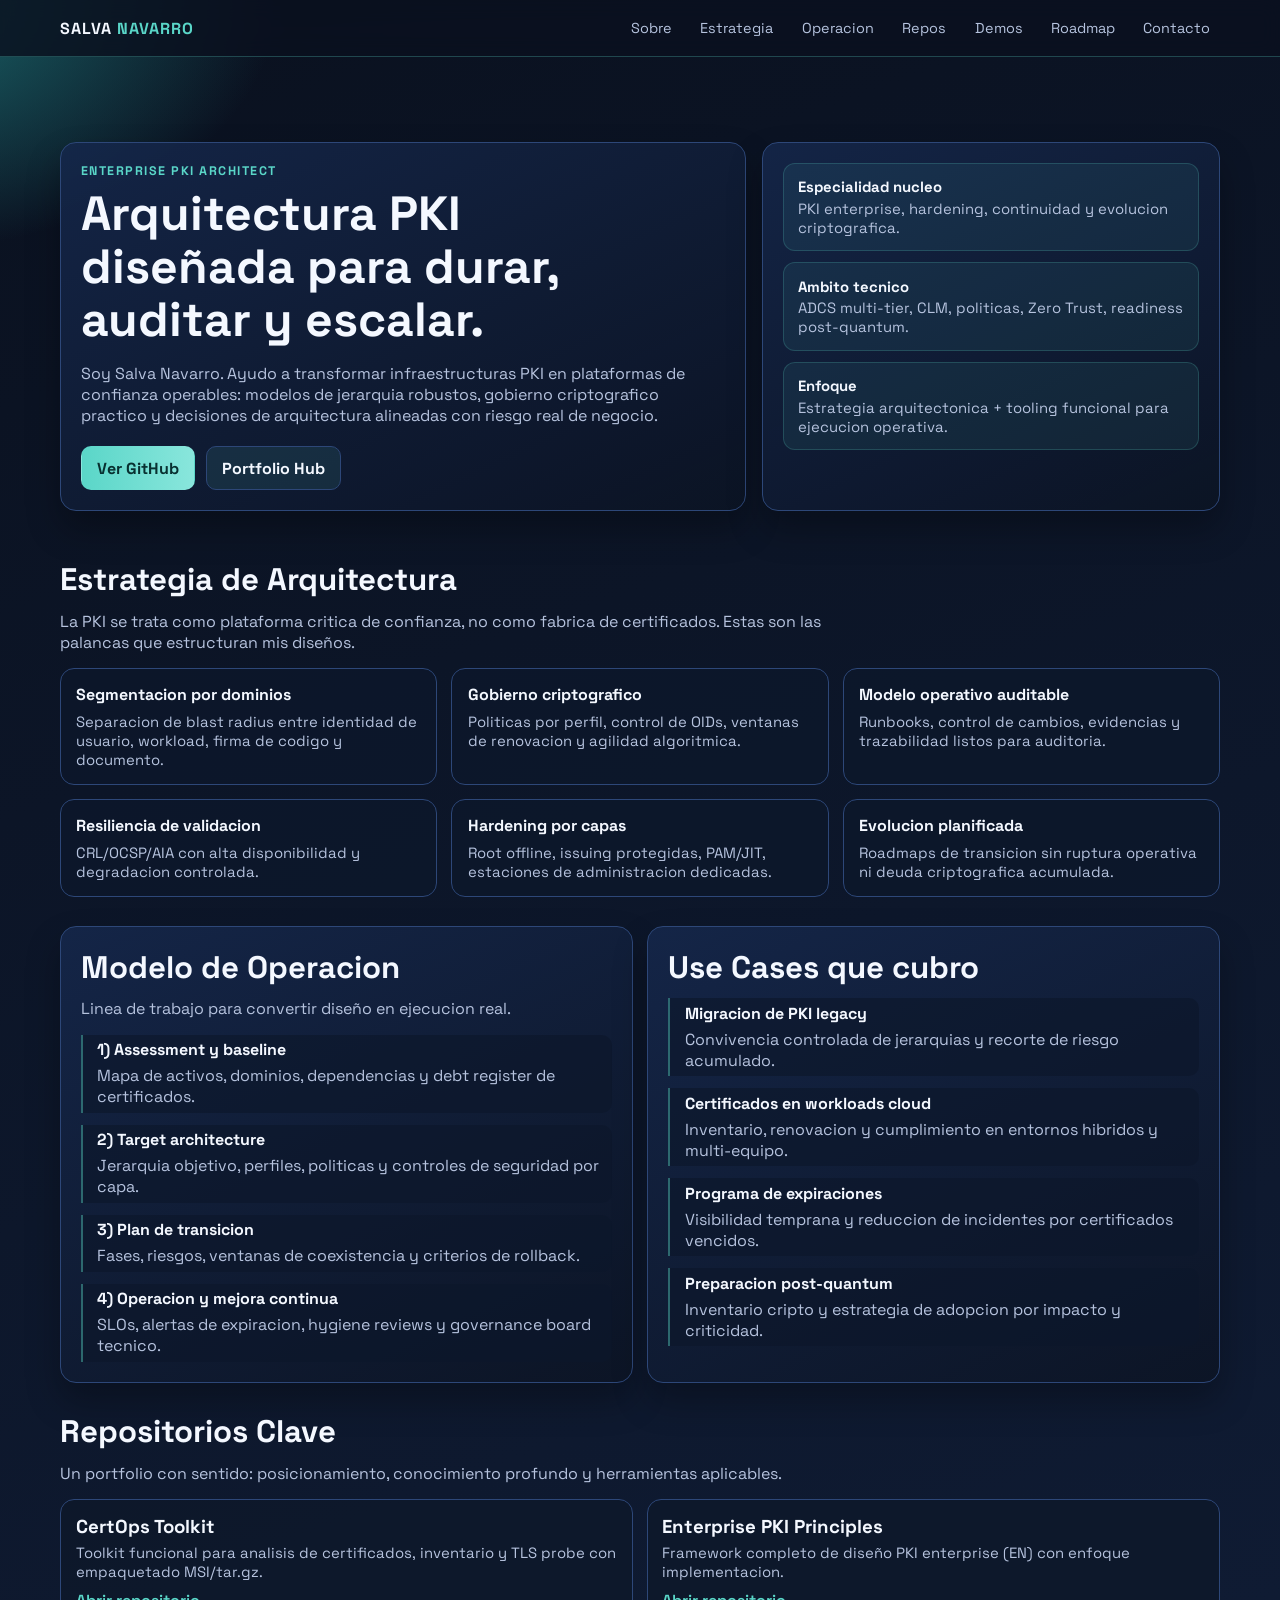
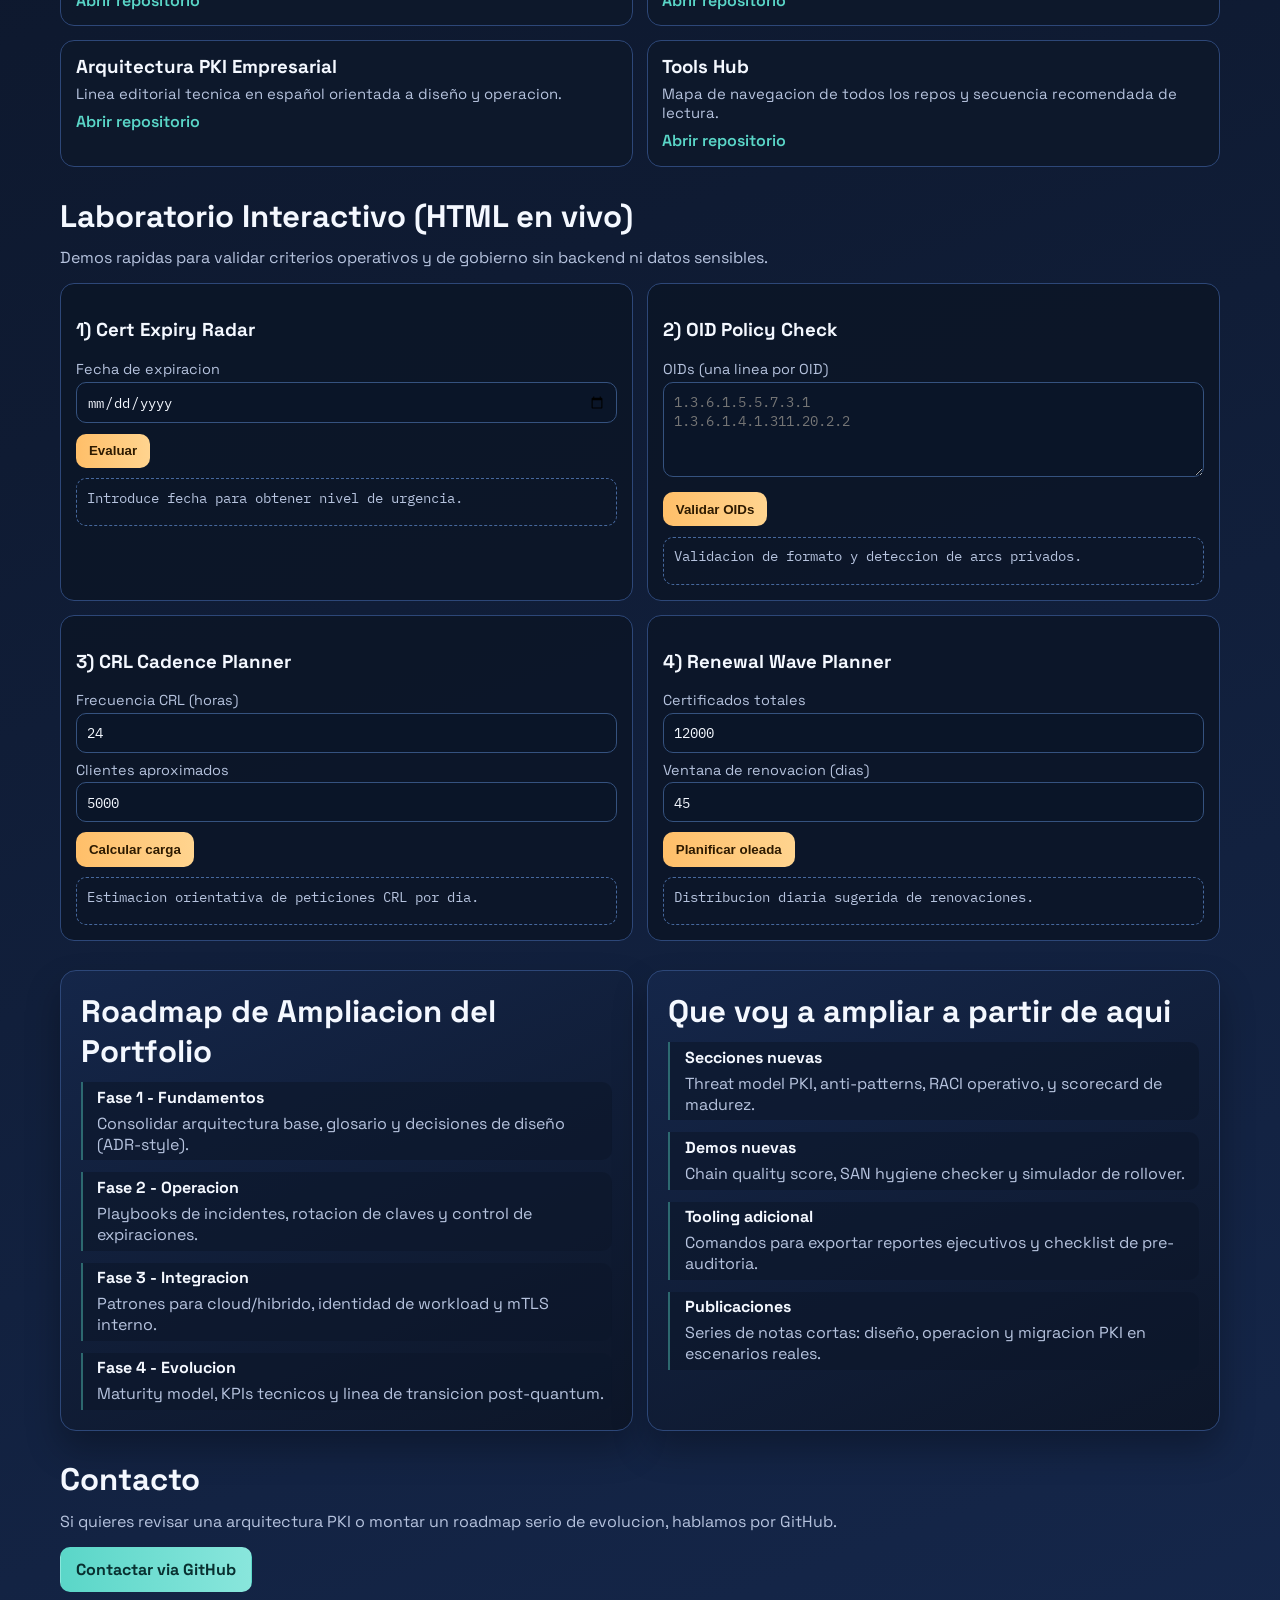
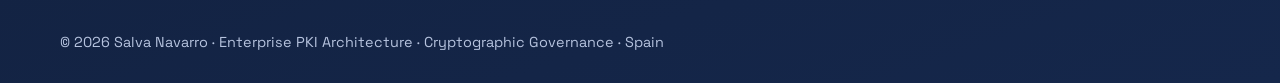
==== commit bbf4f8ab: "feat: major portfolio upgrade with integrated live PKI demos" ====
--- a/index.html
+++ b/index.html
@@ -1,28 +1,28 @@
-﻿<!DOCTYPE html>
+<!DOCTYPE html>
 <html lang="es">
 <head>
   <meta charset="UTF-8" />
   <meta name="viewport" content="width=device-width, initial-scale=1.0" />
-  <title>Salva Navarro | PKI Architect Portfolio</title>
-  <meta name="description" content="Portfolio técnico de Salva Navarro: arquitectura PKI enterprise, gobernanza criptográfica y demos interactivas." />
+  <title>Salva Navarro | Enterprise PKI Architect</title>
+  <meta name="description" content="Portfolio profesional de Salva Navarro: arquitectura PKI enterprise, gobernanza criptografica y laboratorio interactivo en vivo." />
   <meta name="author" content="Salva Navarro" />
   <link rel="preconnect" href="https://fonts.googleapis.com" />
   <link rel="preconnect" href="https://fonts.gstatic.com" crossorigin />
   <link href="https://fonts.googleapis.com/css2?family=Space+Grotesk:wght@400;500;700&family=IBM+Plex+Mono:wght@400;500&display=swap" rel="stylesheet" />
   <style>
     :root {
-      --ink: #f5f8ff;
-      --muted: #b6c2d9;
-      --bg0: #0a101b;
-      --bg1: #101c2f;
-      --bg2: #172945;
-      --accent: #4fd1c5;
-      --accent2: #f2b45a;
-      --line: #2a4168;
-      --ok: #3ecf8e;
-      --warn: #f2b45a;
+      --bg-0: #0a111f;
+      --bg-1: #0f1b33;
+      --bg-2: #15274b;
+      --text: #f4f8ff;
+      --muted: #b6c3de;
+      --line: #2d4778;
+      --accent: #5ad6c8;
+      --accent-2: #ffbf69;
+      --ok: #43d08f;
+      --warn: #ffbf69;
       --bad: #ff6b6b;
-      --maxw: 1140px;
+      --maxw: 1160px;
     }
 
     * { box-sizing: border-box; }
@@ -30,12 +30,12 @@
 
     body {
       margin: 0;
+      color: var(--text);
       font-family: "Space Grotesk", sans-serif;
-      color: var(--ink);
       background:
-        radial-gradient(1200px 600px at 120% -10%, #2a4d88 0%, transparent 55%),
-        radial-gradient(850px 500px at -10% 0%, #1c5b63 0%, transparent 55%),
-        linear-gradient(160deg, var(--bg0), var(--bg1) 55%, var(--bg2));
+        radial-gradient(900px 500px at 105% -10%, #2f4f86 0%, transparent 58%),
+        radial-gradient(700px 440px at -10% 0%, #1c6e72 0%, transparent 58%),
+        linear-gradient(160deg, var(--bg-0), var(--bg-1) 55%, var(--bg-2));
       min-height: 100vh;
     }
 
@@ -44,129 +44,151 @@
     .topbar {
       position: sticky;
       top: 0;
-      z-index: 50;
-      background: rgba(10, 16, 27, 0.82);
-      backdrop-filter: blur(8px);
-      border-bottom: 1px solid rgba(79, 209, 197, 0.2);
-    }
-
-    .nav { display: flex; align-items: center; justify-content: space-between; gap: 1rem; padding: .85rem 0; }
-    .brand { font-weight: 700; letter-spacing: .04em; }
+      z-index: 60;
+      background: rgba(10, 17, 31, .82);
+      border-bottom: 1px solid rgba(90,214,200,.28);
+      backdrop-filter: blur(10px);
+    }
+
+    .nav { display: flex; align-items: center; justify-content: space-between; gap: 1rem; padding: .84rem 0; }
+    .brand { font-weight: 700; letter-spacing: .06em; }
     .brand span { color: var(--accent); }
-    .links { display: flex; flex-wrap: wrap; gap: .65rem; }
-    .links a { color: var(--muted); text-decoration: none; font-size: .92rem; padding: .35rem .6rem; border-radius: 8px; }
-    .links a:hover { color: var(--ink); background: rgba(79, 209, 197, .12); }
-
-    .hero { padding: 5.4rem 0 2.5rem; display: grid; grid-template-columns: 1.2fr .8fr; gap: 1rem; }
+    .links { display: flex; flex-wrap: wrap; gap: .58rem; }
+    .links a { color: var(--muted); text-decoration: none; font-size: .9rem; padding: .36rem .6rem; border-radius: 9px; }
+    .links a:hover { color: var(--text); background: rgba(90,214,200,.14); }
+
+    .hero { padding: 5.3rem 0 2.2rem; display: grid; grid-template-columns: 1.2fr .8fr; gap: 1rem; }
     .panel {
       border: 1px solid var(--line);
-      background: linear-gradient(155deg, rgba(23,41,69,.88), rgba(11,19,34,.86));
       border-radius: 16px;
-      padding: 1.2rem;
-      box-shadow: 0 14px 35px rgba(0,0,0,.28);
-    }
-
-    .kicker { font-size: .78rem; letter-spacing: .12em; text-transform: uppercase; color: var(--accent); margin: 0 0 .45rem; }
-    h1 { margin: 0; font-size: clamp(1.8rem, 4vw, 3rem); line-height: 1.12; max-width: 17ch; }
-    .lead { color: var(--muted); margin: 1rem 0 1.35rem; max-width: 62ch; }
-
-    .actions { display: flex; flex-wrap: wrap; gap: .65rem; }
+      background: linear-gradient(155deg, rgba(21,39,75,.88), rgba(12,20,36,.86));
+      box-shadow: 0 18px 34px rgba(0,0,0,.28);
+      padding: 1.25rem;
+    }
+
+    .kicker {
+      margin: 0 0 .48rem;
+      color: var(--accent);
+      font-size: .78rem;
+      letter-spacing: .12em;
+      text-transform: uppercase;
+      font-weight: 700;
+    }
+
+    h1 { margin: 0; font-size: clamp(1.85rem,4.2vw,3rem); line-height: 1.11; max-width: 17ch; }
+    .lead { color: var(--muted); margin: 1rem 0 1.25rem; max-width: 64ch; }
+
+    .actions { display: flex; flex-wrap: wrap; gap: .68rem; }
     .btn {
       text-decoration: none;
       border-radius: 10px;
-      padding: .7rem .95rem;
-      font-weight: 600;
+      padding: .68rem .94rem;
+      font-weight: 700;
       border: 1px solid transparent;
       display: inline-block;
-      transition: transform .18s ease, filter .18s ease;
+      transition: transform .18s ease;
     }
     .btn:hover { transform: translateY(-2px); }
-    .btn-primary { color: #052826; background: linear-gradient(90deg, var(--accent), #7be2d9); }
-    .btn-ghost { color: var(--ink); border-color: var(--line); background: rgba(79,209,197,.1); }
+    .btn-primary { color: #083030; background: linear-gradient(90deg, var(--accent), #89e6dc); }
+    .btn-ghost { color: var(--text); border-color: var(--line); background: rgba(90,214,200,.1); }
 
     .stats { display: grid; gap: .7rem; }
     .stat {
-      border: 1px solid rgba(79,209,197,.22);
-      background: rgba(79,209,197,.08);
+      border: 1px solid rgba(90,214,200,.2);
       border-radius: 12px;
-      padding: .8rem;
+      padding: .82rem;
       color: var(--muted);
-    }
-    .stat strong { display: block; color: var(--ink); margin-bottom: .18rem; }
+      background: rgba(90,214,200,.08);
+      font-size: .93rem;
+    }
+    .stat strong { display: block; color: var(--text); margin-bottom: .18rem; }
 
     section { padding: .8rem 0 1rem; }
-    h2 { margin: 0 0 .75rem; font-size: clamp(1.3rem,2.5vw,1.9rem); }
-    .intro { margin: 0 0 1rem; color: var(--muted); }
-
-    .grid-3 { display: grid; gap: .9rem; grid-template-columns: repeat(3,minmax(0,1fr)); }
-    .card { border: 1px solid var(--line); border-radius: 14px; background: rgba(12,23,40,.8); padding: .95rem; }
-    .card h3 { margin: 0 0 .45rem; }
-    .card p { margin: 0; color: var(--muted); font-size: .95rem; }
+    h2 { margin: 0 0 .72rem; font-size: clamp(1.35rem,2.5vw,1.95rem); }
+    .intro { margin: 0 0 .95rem; color: var(--muted); max-width: 78ch; }
+
+    .grid-3 { display: grid; grid-template-columns: repeat(3,minmax(0,1fr)); gap: .9rem; }
+    .card {
+      border: 1px solid var(--line);
+      border-radius: 14px;
+      background: rgba(13,24,43,.82);
+      padding: .95rem;
+    }
+    .card h3 { margin: 0 0 .4rem; font-size: 1rem; }
+    .card p { margin: 0; color: var(--muted); font-size: .93rem; }
+
+    .two-col { display: grid; grid-template-columns: 1fr 1fr; gap: .9rem; }
 
     .timeline { display: grid; gap: .75rem; }
-    .step { border-left: 2px solid rgba(79,209,197,.4); padding: .25rem 0 .25rem .9rem; background: rgba(12,23,40,.65); border-radius: 0 10px 10px 0; }
+    .step {
+      border-left: 2px solid rgba(90,214,200,.42);
+      padding: .3rem 0 .34rem .9rem;
+      background: rgba(13,24,43,.66);
+      border-radius: 0 10px 10px 0;
+    }
     .step h3 { margin: 0; font-size: 1rem; }
-    .step p { margin: .25rem 0 0; color: var(--muted); }
-
-    .repos { display: grid; gap: .8rem; grid-template-columns: repeat(2,minmax(0,1fr)); }
-    .repo { border: 1px solid var(--line); border-radius: 14px; background: rgba(14,26,46,.86); padding: .9rem; }
-    .repo h3 { margin: 0 0 .4rem; }
-    .repo p { margin: 0 0 .55rem; color: var(--muted); }
-    .repo a { color: var(--accent); text-decoration: none; font-size: .94rem; }
-
-    .demo-wrap { display: grid; gap: .8rem; grid-template-columns: repeat(2,minmax(0,1fr)); }
+    .step p { margin: .3rem 0 0; color: var(--muted); }
+
+    .repos { display: grid; grid-template-columns: repeat(2,minmax(0,1fr)); gap: .82rem; }
+    .repo { border: 1px solid var(--line); border-radius: 14px; background: rgba(13,24,43,.86); padding: .92rem; }
+    .repo h3 { margin: 0 0 .35rem; }
+    .repo p { margin: 0 0 .52rem; color: var(--muted); font-size: .93rem; }
+    .repo a { color: var(--accent); text-decoration: none; font-weight: 600; }
+
+    .demo-grid { display: grid; grid-template-columns: repeat(2,minmax(0,1fr)); gap: .85rem; }
     .demo {
       border: 1px solid var(--line);
       border-radius: 14px;
-      background: rgba(13,24,42,.9);
+      background: rgba(12,22,39,.9);
       padding: .95rem;
     }
-    label { display: block; font-size: .9rem; margin: .55rem 0 .25rem; color: var(--muted); }
-    input, textarea {
+
+    label { display: block; margin: .5rem 0 .24rem; color: var(--muted); font-size: .9rem; }
+    input, textarea, select {
       width: 100%;
-      background: #0b172a;
-      color: var(--ink);
-      border: 1px solid #36527f;
+      border: 1px solid #35527f;
       border-radius: 10px;
-      padding: .6rem .65rem;
+      background: #0a1528;
+      color: var(--text);
+      padding: .58rem .64rem;
       font-family: "IBM Plex Mono", monospace;
-      font-size: .9rem;
-    }
-    textarea { min-height: 120px; resize: vertical; }
+      font-size: .89rem;
+    }
+    textarea { min-height: 95px; resize: vertical; }
     .demo button {
-      margin-top: .7rem;
-      border: none;
+      margin-top: .65rem;
+      border: 0;
       border-radius: 10px;
-      padding: .62rem .85rem;
-      background: linear-gradient(90deg, var(--accent2), #ffd188);
+      background: linear-gradient(90deg, var(--accent-2), #ffd48f);
       color: #2d1a00;
       font-weight: 700;
+      padding: .6rem .8rem;
       cursor: pointer;
     }
     .output {
-      margin-top: .7rem;
-      border: 1px dashed #45679f;
+      margin-top: .65rem;
+      border: 1px dashed #46689d;
       border-radius: 10px;
-      padding: .65rem;
       min-height: 48px;
+      padding: .6rem;
       color: var(--muted);
+      font-size: .88rem;
       font-family: "IBM Plex Mono", monospace;
-      font-size: .88rem;
       white-space: pre-wrap;
     }
 
-    footer { padding: 1.6rem 0 2rem; color: var(--muted); font-size: .92rem; }
-
-    .fade { opacity: 0; transform: translateY(14px); animation: rise .6s ease forwards; }
-    .fade:nth-child(2){ animation-delay: .12s; }
-    .fade:nth-child(3){ animation-delay: .24s; }
-    @keyframes rise { to { opacity:1; transform: translateY(0);} }
-
-    @media (max-width: 980px) {
-      .hero, .repos, .demo-wrap { grid-template-columns: 1fr; }
+    footer { padding: 1.6rem 0 2rem; color: var(--muted); font-size: .9rem; }
+
+    .fade { opacity: 0; transform: translateY(14px); animation: rise .65s ease forwards; }
+    .fade:nth-child(2) { animation-delay: .11s; }
+    .fade:nth-child(3) { animation-delay: .22s; }
+    @keyframes rise { to { opacity: 1; transform: translateY(0); } }
+
+    @media (max-width: 1020px) {
+      .hero, .two-col, .repos, .demo-grid { grid-template-columns: 1fr; }
       .grid-3 { grid-template-columns: 1fr 1fr; }
     }
-    @media (max-width: 640px) {
+    @media (max-width: 680px) {
       .grid-3 { grid-template-columns: 1fr; }
     }
   </style>
@@ -176,10 +198,12 @@
     <div class="container nav">
       <div class="brand">SALVA <span>NAVARRO</span></div>
       <nav class="links">
-        <a href="#sobre">Sobre mí</a>
-        <a href="#expertise">Expertise</a>
+        <a href="#sobre">Sobre</a>
+        <a href="#estrategia">Estrategia</a>
+        <a href="#operacion">Operacion</a>
         <a href="#repos">Repos</a>
         <a href="#demos">Demos</a>
+        <a href="#roadmap">Roadmap</a>
         <a href="#contacto">Contacto</a>
       </nav>
     </div>
@@ -189,88 +213,142 @@
     <section class="hero" id="sobre">
       <article class="panel fade">
         <p class="kicker">Enterprise PKI Architect</p>
-        <h1>Arquitectura PKI que aguanta auditoría, escala y cambio criptográfico.</h1>
-        <p class="lead">Soy Salva Navarro. Trabajo en diseño y evolución de plataformas PKI empresariales con foco en decisiones de arquitectura que siguen siendo válidas a 5-10 años: hardening, gobernanza, resiliencia operativa y readiness post-quantum.</p>
+        <h1>Arquitectura PKI diseñada para durar, auditar y escalar.</h1>
+        <p class="lead">Soy Salva Navarro. Ayudo a transformar infraestructuras PKI en plataformas de confianza operables: modelos de jerarquia robustos, gobierno criptografico practico y decisiones de arquitectura alineadas con riesgo real de negocio.</p>
         <div class="actions">
           <a class="btn btn-primary" href="https://github.com/salva-navarro" target="_blank" rel="noopener noreferrer">Ver GitHub</a>
-          <a class="btn btn-ghost" href="https://github.com/salva-navarro/Tools-Hub" target="_blank" rel="noopener noreferrer">Explorar Portfolio Hub</a>
+          <a class="btn btn-ghost" href="https://github.com/salva-navarro/Tools-Hub" target="_blank" rel="noopener noreferrer">Portfolio Hub</a>
         </div>
       </article>
       <aside class="panel fade">
         <div class="stats">
-          <div class="stat"><strong>Núcleo de valor</strong> Diseño PKI enterprise con enfoque operativo real.</div>
-          <div class="stat"><strong>Stack principal</strong> ADCS multi-tier, CLM, políticas criptográficas, Zero Trust.</div>
-          <div class="stat"><strong>Modo de trabajo</strong> Principios de arquitectura + tooling práctico para ejecución.</div>
+          <div class="stat"><strong>Especialidad nucleo</strong> PKI enterprise, hardening, continuidad y evolucion criptografica.</div>
+          <div class="stat"><strong>Ambito tecnico</strong> ADCS multi-tier, CLM, politicas, Zero Trust, readiness post-quantum.</div>
+          <div class="stat"><strong>Enfoque</strong> Estrategia arquitectonica + tooling funcional para ejecucion operativa.</div>
         </div>
       </aside>
     </section>
 
-    <section id="expertise">
-      <h2>Expertise Técnico</h2>
-      <p class="intro">Áreas donde aporto mayor impacto en decisiones de seguridad, confianza y continuidad.</p>
+    <section id="estrategia">
+      <h2>Estrategia de Arquitectura</h2>
+      <p class="intro">La PKI se trata como plataforma critica de confianza, no como fabrica de certificados. Estas son las palancas que estructuran mis diseños.</p>
       <div class="grid-3">
-        <article class="card fade"><h3>Enterprise PKI Architecture</h3><p>Jerarquías de confianza robustas, segmentación por dominios y reducción de blast radius.</p></article>
-        <article class="card fade"><h3>Microsoft ADCS Multi-Tier</h3><p>Diseño por capas con separación de funciones críticas y hardening sistemático.</p></article>
-        <article class="card fade"><h3>Lifecycle Governance</h3><p>Emisión, renovación, revocación y control operativo con trazabilidad audit-ready.</p></article>
-        <article class="card fade"><h3>Cryptographic Governance</h3><p>Políticas técnicas alineadas con riesgo, cumplimiento y sostenibilidad operativa.</p></article>
-        <article class="card fade"><h3>Zero Trust PKI Integration</h3><p>Identidades verificables para usuarios, dispositivos y cargas de trabajo.</p></article>
-        <article class="card fade"><h3>Post-Quantum Readiness</h3><p>Evaluación de exposición y hoja de ruta para transición criptográfica gradual.</p></article>
+        <article class="card fade"><h3>Segmentacion por dominios</h3><p>Separacion de blast radius entre identidad de usuario, workload, firma de codigo y documento.</p></article>
+        <article class="card fade"><h3>Gobierno criptografico</h3><p>Politicas por perfil, control de OIDs, ventanas de renovacion y agilidad algoritmica.</p></article>
+        <article class="card fade"><h3>Modelo operativo auditable</h3><p>Runbooks, control de cambios, evidencias y trazabilidad listos para auditoria.</p></article>
+        <article class="card fade"><h3>Resiliencia de validacion</h3><p>CRL/OCSP/AIA con alta disponibilidad y degradacion controlada.</p></article>
+        <article class="card fade"><h3>Hardening por capas</h3><p>Root offline, issuing protegidas, PAM/JIT, estaciones de administracion dedicadas.</p></article>
+        <article class="card fade"><h3>Evolucion planificada</h3><p>Roadmaps de transicion sin ruptura operativa ni deuda criptografica acumulada.</p></article>
       </div>
     </section>
 
-    <section>
-      <h2>Línea de Trabajo</h2>
-      <div class="timeline">
-        <div class="step"><h3>1. Assessment Arquitectónico</h3><p>Mapa de confianza actual, riesgos y deuda técnica priorizada.</p></div>
-        <div class="step"><h3>2. Diseño de Modelo Objetivo</h3><p>Topología, dominios, políticas de certificados y controles operativos.</p></div>
-        <div class="step"><h3>3. Ejecución y Hardening</h3><p>Roadmap realista para evolucionar sin romper operación ni cumplimiento.</p></div>
-      </div>
+    <section id="operacion" class="two-col">
+      <article class="panel">
+        <h2>Modelo de Operacion</h2>
+        <p class="intro">Linea de trabajo para convertir diseño en ejecucion real.</p>
+        <div class="timeline">
+          <div class="step"><h3>1) Assessment y baseline</h3><p>Mapa de activos, dominios, dependencias y debt register de certificados.</p></div>
+          <div class="step"><h3>2) Target architecture</h3><p>Jerarquia objetivo, perfiles, politicas y controles de seguridad por capa.</p></div>
+          <div class="step"><h3>3) Plan de transicion</h3><p>Fases, riesgos, ventanas de coexistencia y criterios de rollback.</p></div>
+          <div class="step"><h3>4) Operacion y mejora continua</h3><p>SLOs, alertas de expiracion, hygiene reviews y governance board tecnico.</p></div>
+        </div>
+      </article>
+      <article class="panel">
+        <h2>Use Cases que cubro</h2>
+        <div class="timeline">
+          <div class="step"><h3>Migracion de PKI legacy</h3><p>Convivencia controlada de jerarquias y recorte de riesgo acumulado.</p></div>
+          <div class="step"><h3>Certificados en workloads cloud</h3><p>Inventario, renovacion y cumplimiento en entornos hibridos y multi-equipo.</p></div>
+          <div class="step"><h3>Programa de expiraciones</h3><p>Visibilidad temprana y reduccion de incidentes por certificados vencidos.</p></div>
+          <div class="step"><h3>Preparacion post-quantum</h3><p>Inventario cripto y estrategia de adopcion por impacto y criticidad.</p></div>
+        </div>
+      </article>
     </section>
 
     <section id="repos">
       <h2>Repositorios Clave</h2>
-      <p class="intro">Una estructura clara: posicionamiento, arquitectura y tooling.</p>
+      <p class="intro">Un portfolio con sentido: posicionamiento, conocimiento profundo y herramientas aplicables.</p>
       <div class="repos">
-        <article class="repo"><h3>CertOps Toolkit</h3><p>CLI funcional para expiry, fingerprint, TLS probe e inventario con build MSI/tar.gz.</p><a href="https://github.com/salva-navarro/certops-toolkit" target="_blank" rel="noopener noreferrer">Abrir repositorio</a></article>
-        <article class="repo"><h3>Profile README</h3><p>Posicionamiento profesional y dirección técnica del portfolio.</p><a href="https://github.com/salva-navarro/salvanavarro" target="_blank" rel="noopener noreferrer">Abrir repositorio</a></article>
-        <article class="repo"><h3>Portfolio Site</h3><p>Presencia profesional + demos interactivas de concepto PKI.</p><a href="https://github.com/salva-navarro/salva-navarro.github.io" target="_blank" rel="noopener noreferrer">Abrir repositorio</a></article>
-        <article class="repo"><h3>Enterprise PKI Principles</h3><p>Marco de diseño y principios arquitectónicos en inglés.</p><a href="https://github.com/salva-navarro/enterprise-pki-architecture-principles" target="_blank" rel="noopener noreferrer">Abrir repositorio</a></article>
-        <article class="repo"><h3>Arquitectura PKI Empresarial</h3><p>Contenido técnico en español con enfoque práctico.</p><a href="https://github.com/salva-navarro/arquitectura-pki-empresarial" target="_blank" rel="noopener noreferrer">Abrir repositorio</a></article>
+        <article class="repo"><h3>CertOps Toolkit</h3><p>Toolkit funcional para analisis de certificados, inventario y TLS probe con empaquetado MSI/tar.gz.</p><a href="https://github.com/salva-navarro/certops-toolkit" target="_blank" rel="noopener noreferrer">Abrir repositorio</a></article>
+        <article class="repo"><h3>Enterprise PKI Principles</h3><p>Framework completo de diseño PKI enterprise (EN) con enfoque implementacion.</p><a href="https://github.com/salva-navarro/enterprise-pki-architecture-principles" target="_blank" rel="noopener noreferrer">Abrir repositorio</a></article>
+        <article class="repo"><h3>Arquitectura PKI Empresarial</h3><p>Linea editorial tecnica en español orientada a diseño y operacion.</p><a href="https://github.com/salva-navarro/arquitectura-pki-empresarial" target="_blank" rel="noopener noreferrer">Abrir repositorio</a></article>
+        <article class="repo"><h3>Tools Hub</h3><p>Mapa de navegacion de todos los repos y secuencia recomendada de lectura.</p><a href="https://github.com/salva-navarro/Tools-Hub" target="_blank" rel="noopener noreferrer">Abrir repositorio</a></article>
       </div>
     </section>
 
     <section id="demos">
-      <h2>Mini Demos Interactivas</h2>
-      <p class="intro">Pruebas rápidas en caliente para mostrar criterio técnico, sin backend ni datos sensibles.</p>
-      <div class="demo-wrap">
+      <h2>Laboratorio Interactivo (HTML en vivo)</h2>
+      <p class="intro">Demos rapidas para validar criterios operativos y de gobierno sin backend ni datos sensibles.</p>
+      <div class="demo-grid">
         <article class="demo">
-          <h3>Demo 1: Cert Expiry Radar</h3>
-          <label for="expiryDate">Fecha de expiración del certificado</label>
+          <h3>1) Cert Expiry Radar</h3>
+          <label for="expiryDate">Fecha de expiracion</label>
           <input id="expiryDate" type="date" />
-          <button id="checkExpiry">Calcular riesgo</button>
-          <div id="expiryOut" class="output">Introduce una fecha y calcula el nivel de urgencia.</div>
+          <button id="checkExpiry">Evaluar</button>
+          <div id="expiryOut" class="output">Introduce fecha para obtener nivel de urgencia.</div>
         </article>
+
         <article class="demo">
-          <h3>Demo 2: OID Policy Check</h3>
-          <label for="oidInput">Lista de OIDs (uno por línea)</label>
+          <h3>2) OID Policy Check</h3>
+          <label for="oidInput">OIDs (una linea por OID)</label>
           <textarea id="oidInput" placeholder="1.3.6.1.5.5.7.3.1&#10;1.3.6.1.4.1.311.20.2.2"></textarea>
-          <button id="checkOid">Evaluar consistencia</button>
-          <div id="oidOut" class="output">Pega OIDs para validar formato y detectar enterprise/private arcs.</div>
+          <button id="checkOid">Validar OIDs</button>
+          <div id="oidOut" class="output">Validacion de formato y deteccion de arcs privados.</div>
+        </article>
+
+        <article class="demo">
+          <h3>3) CRL Cadence Planner</h3>
+          <label for="crlHours">Frecuencia CRL (horas)</label>
+          <input id="crlHours" type="number" min="1" value="24" />
+          <label for="crlClients">Clientes aproximados</label>
+          <input id="crlClients" type="number" min="1" value="5000" />
+          <button id="calcCrl">Calcular carga</button>
+          <div id="crlOut" class="output">Estimacion orientativa de peticiones CRL por dia.</div>
+        </article>
+
+        <article class="demo">
+          <h3>4) Renewal Wave Planner</h3>
+          <label for="renewTotal">Certificados totales</label>
+          <input id="renewTotal" type="number" min="1" value="12000" />
+          <label for="renewWindow">Ventana de renovacion (dias)</label>
+          <input id="renewWindow" type="number" min="1" value="45" />
+          <button id="calcRenew">Planificar oleada</button>
+          <div id="renewOut" class="output">Distribucion diaria sugerida de renovaciones.</div>
         </article>
       </div>
     </section>
 
+    <section id="roadmap" class="two-col">
+      <article class="panel">
+        <h2>Roadmap de Ampliacion del Portfolio</h2>
+        <div class="timeline">
+          <div class="step"><h3>Fase 1 - Fundamentos</h3><p>Consolidar arquitectura base, glosario y decisiones de diseño (ADR-style).</p></div>
+          <div class="step"><h3>Fase 2 - Operacion</h3><p>Playbooks de incidentes, rotacion de claves y control de expiraciones.</p></div>
+          <div class="step"><h3>Fase 3 - Integracion</h3><p>Patrones para cloud/hibrido, identidad de workload y mTLS interno.</p></div>
+          <div class="step"><h3>Fase 4 - Evolucion</h3><p>Maturity model, KPIs tecnicos y linea de transicion post-quantum.</p></div>
+        </div>
+      </article>
+      <article class="panel">
+        <h2>Que voy a ampliar a partir de aqui</h2>
+        <div class="timeline">
+          <div class="step"><h3>Secciones nuevas</h3><p>Threat model PKI, anti-patterns, RACI operativo, y scorecard de madurez.</p></div>
+          <div class="step"><h3>Demos nuevas</h3><p>Chain quality score, SAN hygiene checker y simulador de rollover.</p></div>
+          <div class="step"><h3>Tooling adicional</h3><p>Comandos para exportar reportes ejecutivos y checklist de pre-auditoria.</p></div>
+          <div class="step"><h3>Publicaciones</h3><p>Series de notas cortas: diseño, operacion y migracion PKI en escenarios reales.</p></div>
+        </div>
+      </article>
+    </section>
+
     <section id="contacto">
       <h2>Contacto</h2>
-      <p class="intro">Disponible para colaboraciones técnicas y proyectos de arquitectura PKI.</p>
+      <p class="intro">Si quieres revisar una arquitectura PKI o montar un roadmap serio de evolucion, hablamos por GitHub.</p>
       <div class="actions">
-        <a class="btn btn-primary" href="https://github.com/salva-navarro" target="_blank" rel="noopener noreferrer">Contactar vía GitHub</a>
+        <a class="btn btn-primary" href="https://github.com/salva-navarro" target="_blank" rel="noopener noreferrer">Contactar via GitHub</a>
       </div>
     </section>
   </main>
 
   <footer>
-    <div class="container"> 2026 Salva Navarro · PKI Architecture · Cryptographic Governance · Spain</div>
+    <div class="container">© 2026 Salva Navarro · Enterprise PKI Architecture · Cryptographic Governance · Spain</div>
   </footer>
 
   <script>
@@ -280,30 +358,24 @@
 
     expiryBtn.addEventListener('click', () => {
       if (!expiryInput.value) {
-        expiryOut.textContent = 'Selecciona una fecha válida.';
-        expiryOut.style.color = '#b6c2d9';
+        expiryOut.style.color = '#b6c3de';
+        expiryOut.textContent = 'Selecciona una fecha valida.';
         return;
       }
-      const today = new Date();
-      today.setHours(0, 0, 0, 0);
+
+      const now = new Date();
+      now.setHours(0,0,0,0);
       const exp = new Date(expiryInput.value + 'T00:00:00');
-      const diffDays = Math.ceil((exp - today) / (1000 * 60 * 60 * 24));
-
-      let level = 'OK';
-      let color = '#3ecf8e';
-      if (diffDays <= 0) {
-        level = 'EXPIRADO';
-        color = '#ff6b6b';
-      } else if (diffDays <= 30) {
-        level = 'CRITICO';
-        color = '#ff6b6b';
-      } else if (diffDays <= 90) {
-        level = 'ALERTA';
-        color = '#f2b45a';
-      }
+      const days = Math.ceil((exp - now) / (1000 * 60 * 60 * 24));
+
+      let lvl = 'OK';
+      let color = '#43d08f';
+      if (days <= 0) { lvl = 'EXPIRADO'; color = '#ff6b6b'; }
+      else if (days <= 30) { lvl = 'CRITICO'; color = '#ff6b6b'; }
+      else if (days <= 90) { lvl = 'ALERTA'; color = '#ffbf69'; }
 
       expiryOut.style.color = color;
-      expiryOut.textContent = `Dias restantes: ${diffDays}\nNivel: ${level}\nAccion recomendada: ${level === 'OK' ? 'Planificar renovacion normal.' : 'Iniciar renovacion y validacion de cadena.'}`;
+      expiryOut.textContent = `Dias restantes: ${days}\nNivel: ${lvl}\nAccion: ${lvl === 'OK' ? 'Mantener control periodico.' : 'Iniciar renovacion y validacion de cadena.'}`;
     });
 
     const oidBtn = document.getElementById('checkOid');
@@ -313,24 +385,67 @@
     oidBtn.addEventListener('click', () => {
       const lines = oidInput.value.split('\n').map(v => v.trim()).filter(Boolean);
       if (!lines.length) {
+        oidOut.style.color = '#b6c3de';
         oidOut.textContent = 'Introduce al menos un OID.';
-        oidOut.style.color = '#b6c2d9';
         return;
       }
 
       const re = /^\d+(\.\d+)+$/;
-      const result = lines.map(oid => {
-        const valid = re.test(oid);
-        const enterprise = oid.startsWith('1.3.6.1.4.1.');
-        if (!valid) return `${oid} -> INVALIDO`;
-        if (enterprise) return `${oid} -> PRIVATE ENTERPRISE ARC`;
+      const out = lines.map(oid => {
+        if (!re.test(oid)) return `${oid} -> INVALIDO`;
+        if (oid.startsWith('1.3.6.1.4.1.')) return `${oid} -> PRIVATE ENTERPRISE ARC`;
         return `${oid} -> STANDARD ARC`;
       });
 
-      const invalid = result.some(r => r.includes('INVALIDO'));
-      oidOut.style.color = invalid ? '#ff6b6b' : '#3ecf8e';
-      oidOut.textContent = result.join('\n');
+      oidOut.style.color = out.some(v => v.includes('INVALIDO')) ? '#ff6b6b' : '#43d08f';
+      oidOut.textContent = out.join('\n');
+    });
+
+    const crlBtn = document.getElementById('calcCrl');
+    const crlHours = document.getElementById('crlHours');
+    const crlClients = document.getElementById('crlClients');
+    const crlOut = document.getElementById('crlOut');
+
+    crlBtn.addEventListener('click', () => {
+      const h = Number(crlHours.value);
+      const c = Number(crlClients.value);
+      if (!h || !c || h <= 0 || c <= 0) {
+        crlOut.style.color = '#ff6b6b';
+        crlOut.textContent = 'Valores no validos.';
+        return;
+      }
+      const refreshesPerDay = 24 / h;
+      const requests = Math.round(c * refreshesPerDay);
+      let level = 'OK';
+      let color = '#43d08f';
+      if (requests > 150000) { level = 'ALTA CARGA'; color = '#ff6b6b'; }
+      else if (requests > 60000) { level = 'MEDIA CARGA'; color = '#ffbf69'; }
+      crlOut.style.color = color;
+      crlOut.textContent = `Refrescos/dia por cliente: ${refreshesPerDay.toFixed(2)}\nPeticiones estimadas/dia: ${requests}\nNivel: ${level}`;
+    });
+
+    const renewBtn = document.getElementById('calcRenew');
+    const renewTotal = document.getElementById('renewTotal');
+    const renewWindow = document.getElementById('renewWindow');
+    const renewOut = document.getElementById('renewOut');
+
+    renewBtn.addEventListener('click', () => {
+      const total = Number(renewTotal.value);
+      const windowDays = Number(renewWindow.value);
+      if (!total || !windowDays || total <= 0 || windowDays <= 0) {
+        renewOut.style.color = '#ff6b6b';
+        renewOut.textContent = 'Valores no validos.';
+        return;
+      }
+      const daily = Math.ceil(total / windowDays);
+      const hourly = Math.ceil(daily / 10);
+      let mode = 'SOSTENIBLE';
+      let color = '#43d08f';
+      if (daily > 1200) { mode = 'RIESGO DE SATURACION'; color = '#ff6b6b'; }
+      else if (daily > 500) { mode = 'VIGILAR CAPACIDAD'; color = '#ffbf69'; }
+      renewOut.style.color = color;
+      renewOut.textContent = `Renovaciones/dia objetivo: ${daily}\nRenovaciones/hora (ventana 10h): ${hourly}\nEstado operativo: ${mode}`;
     });
   </script>
 </body>
-</html>+</html>
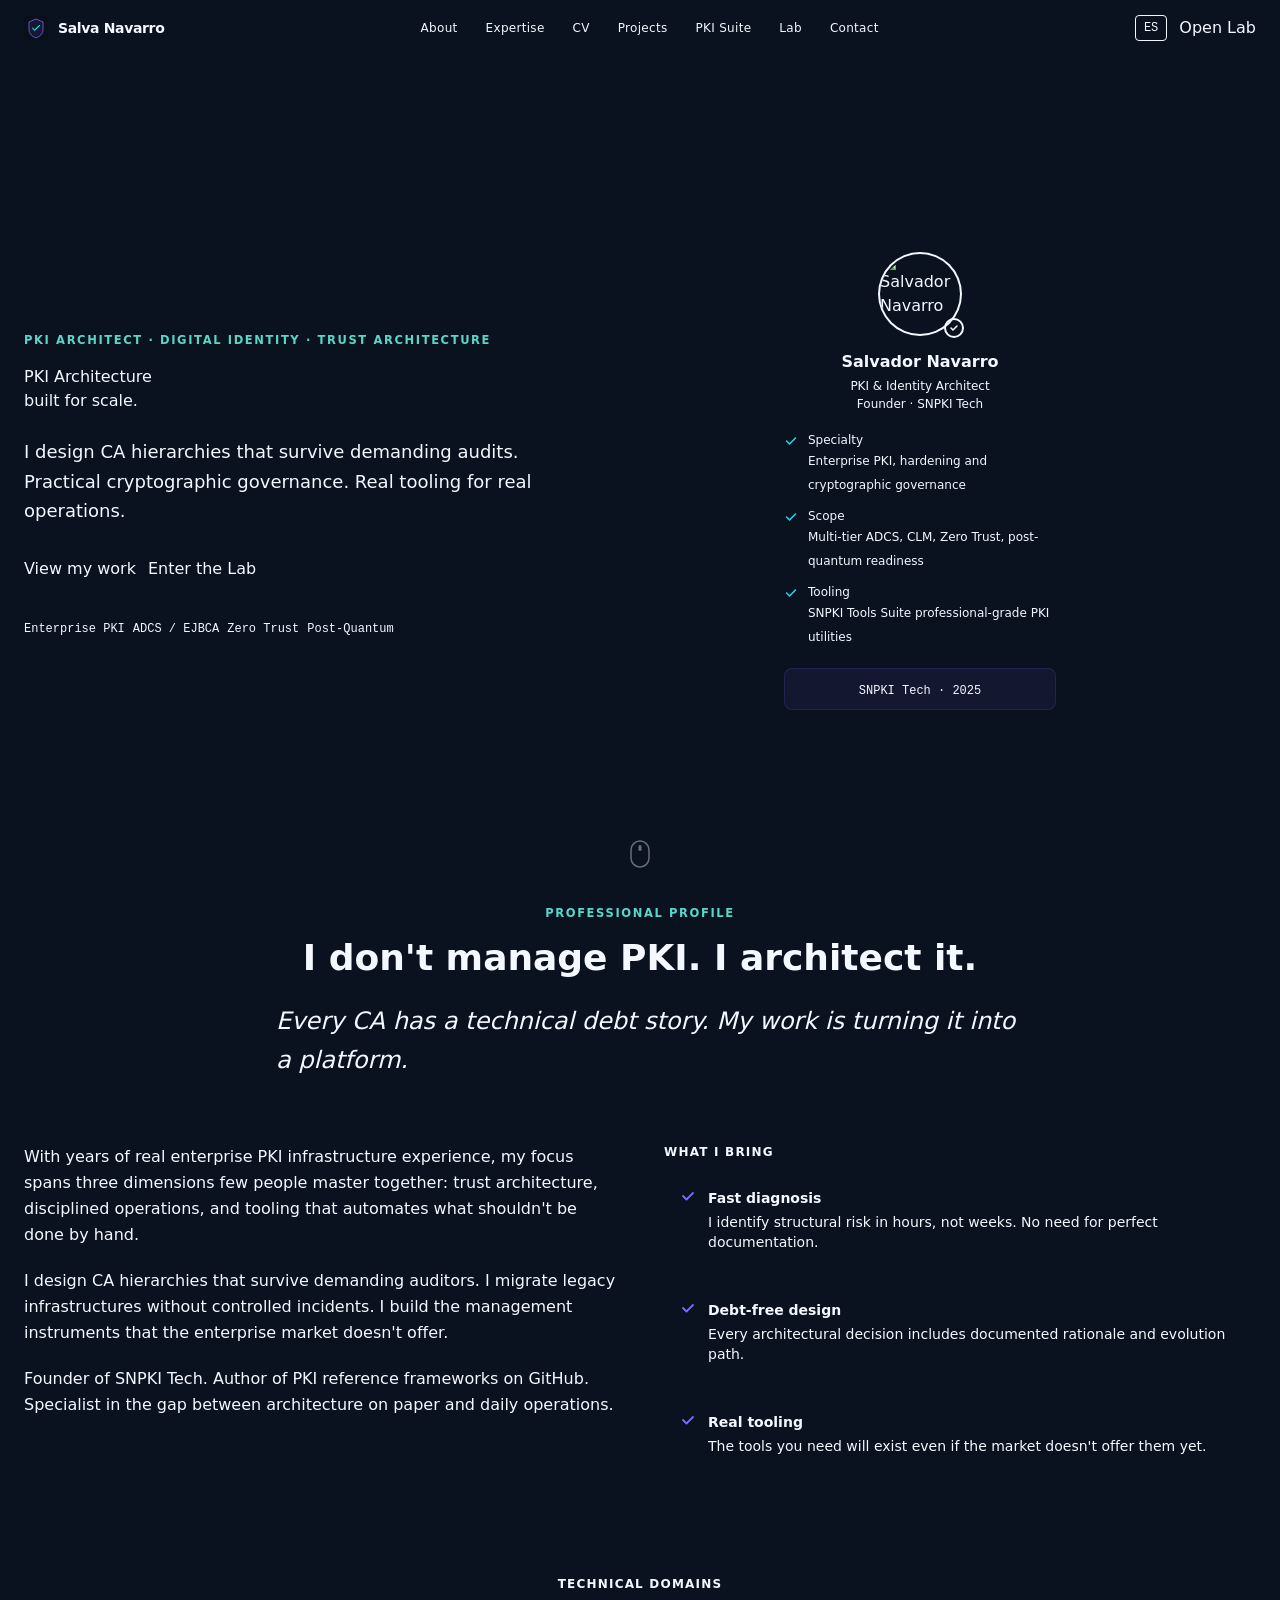
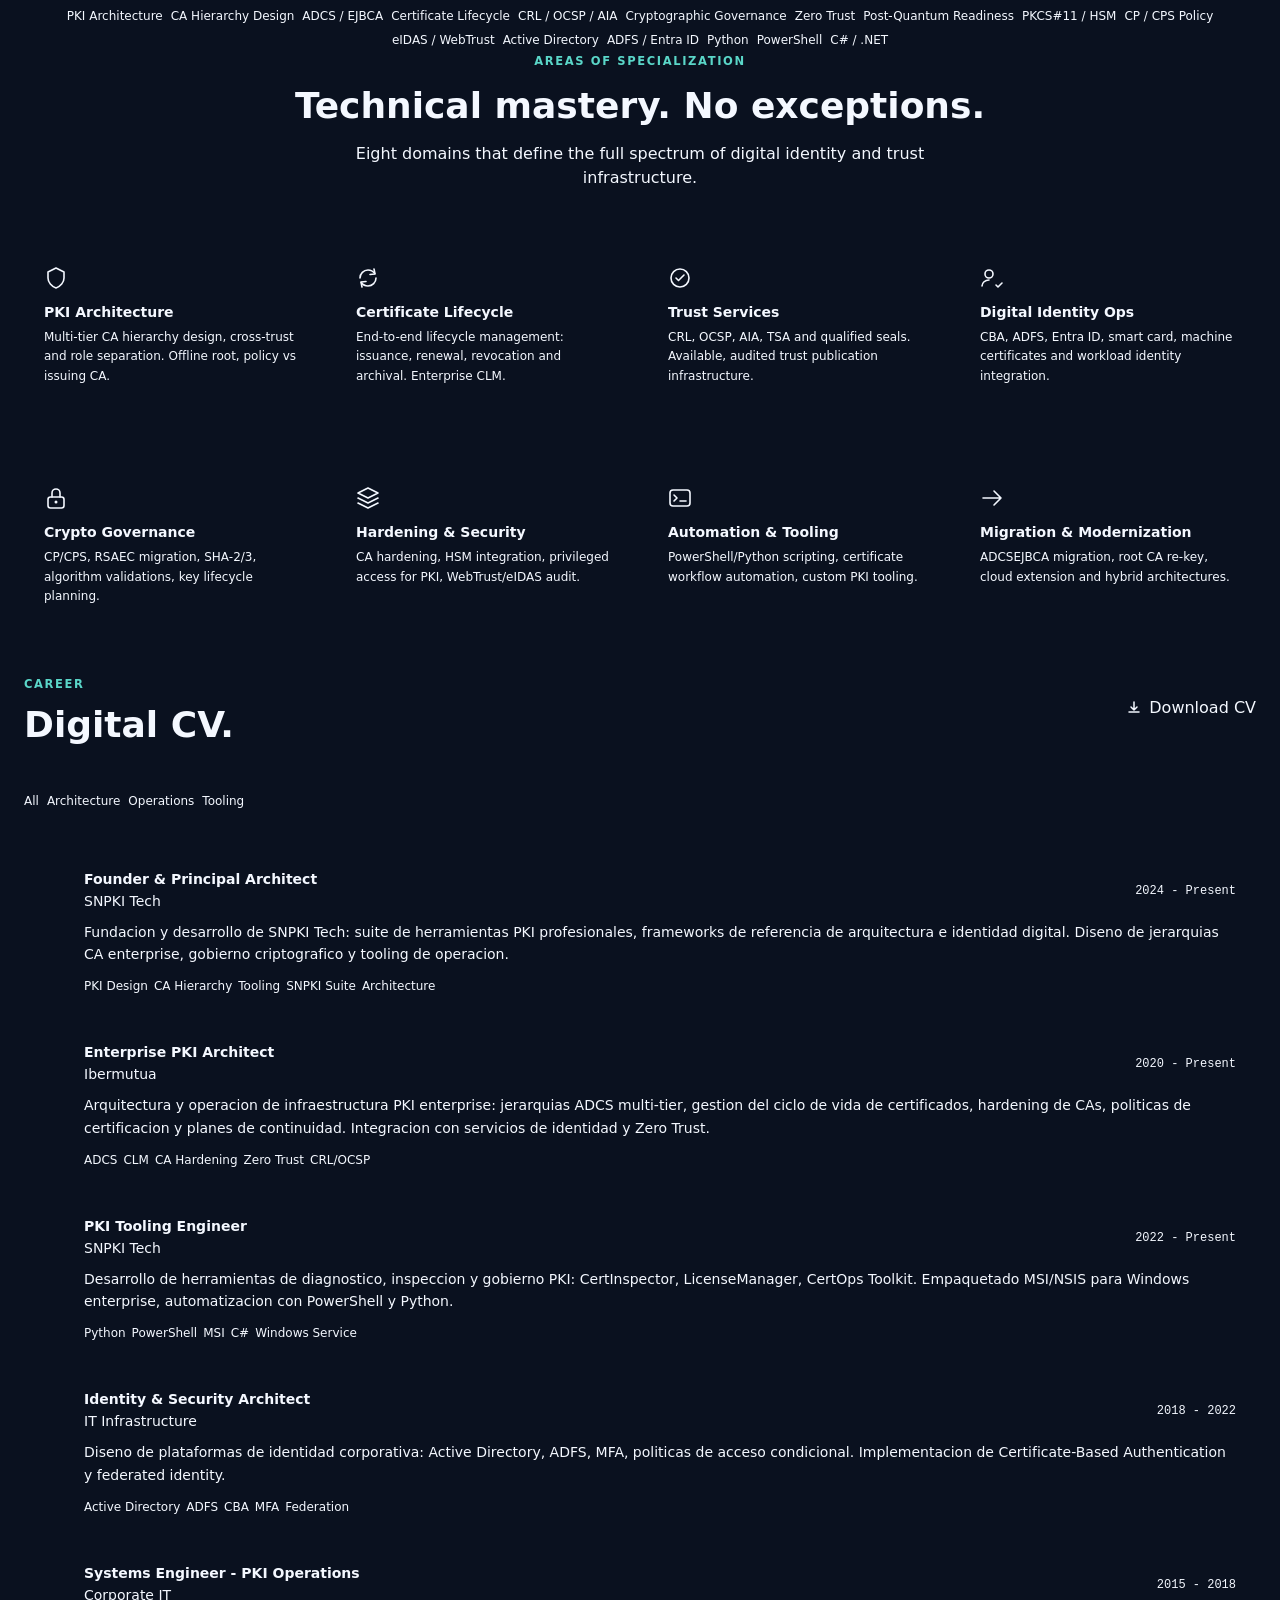
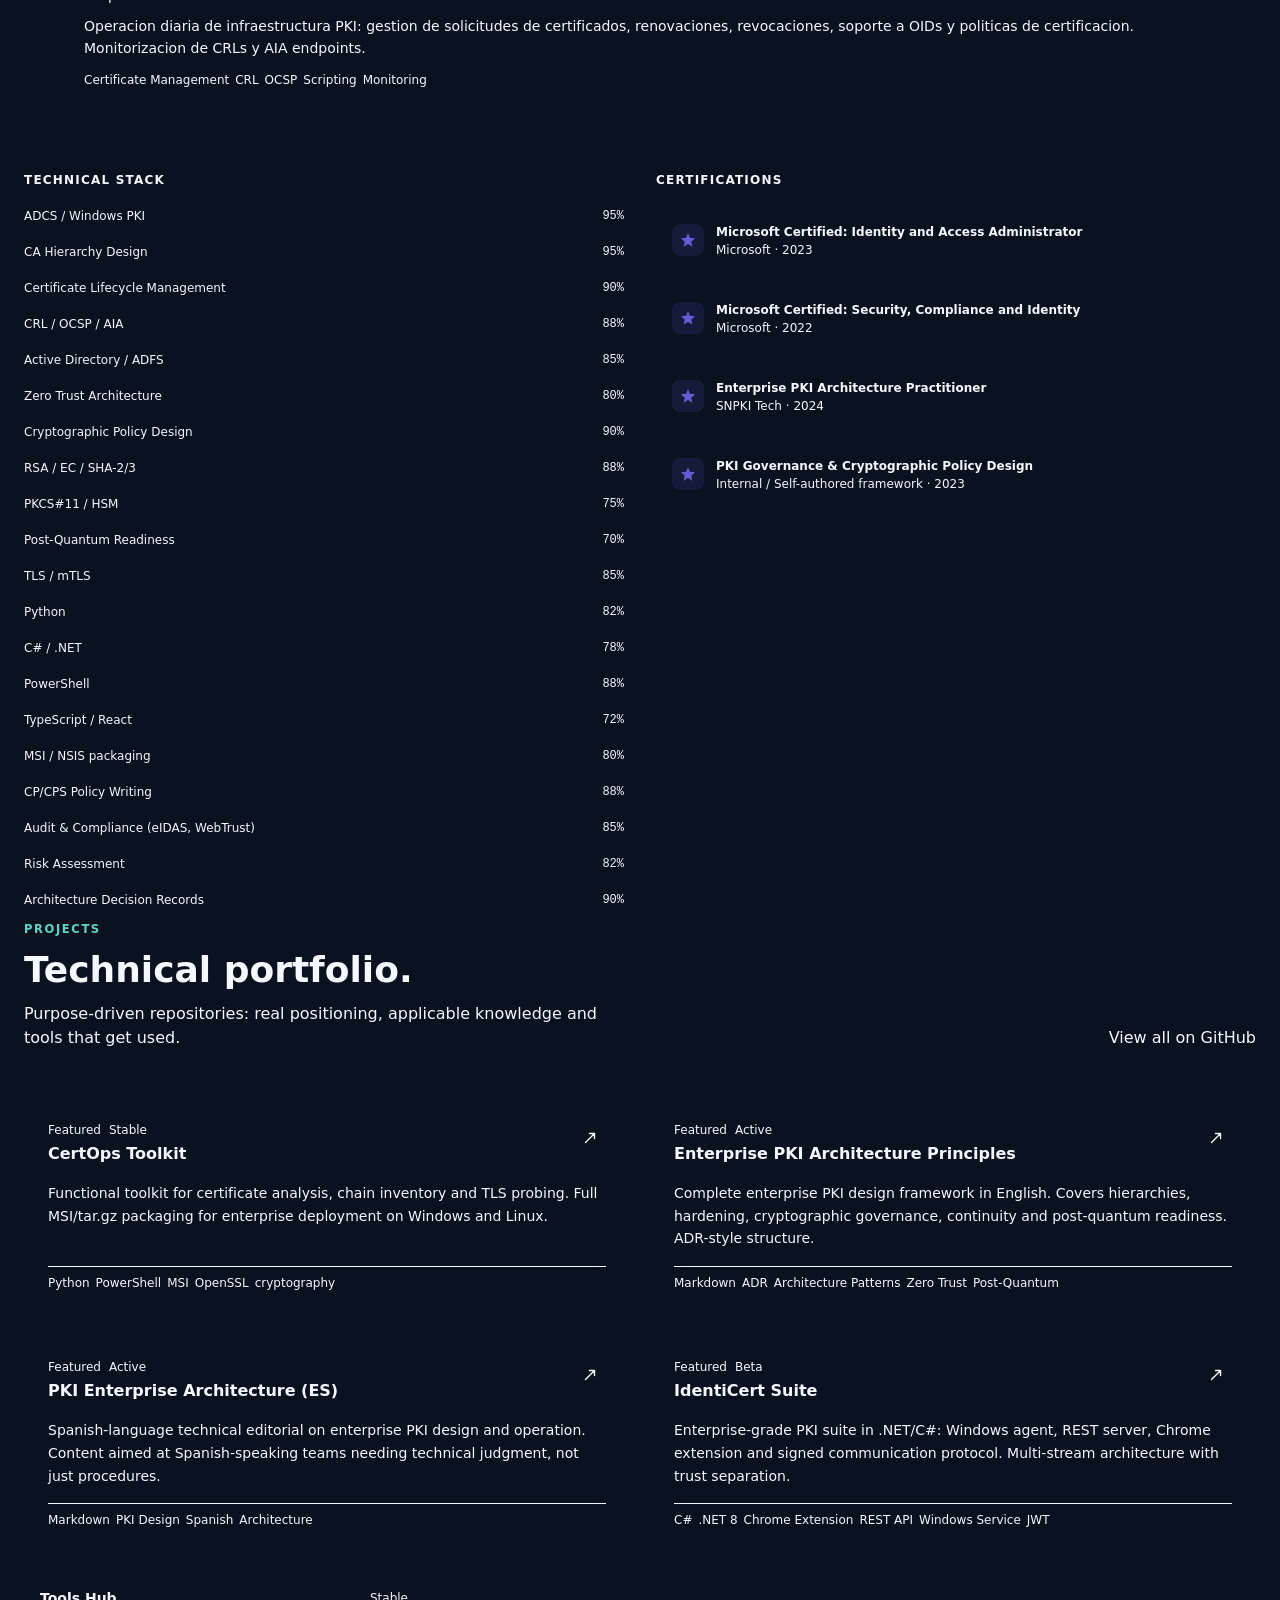
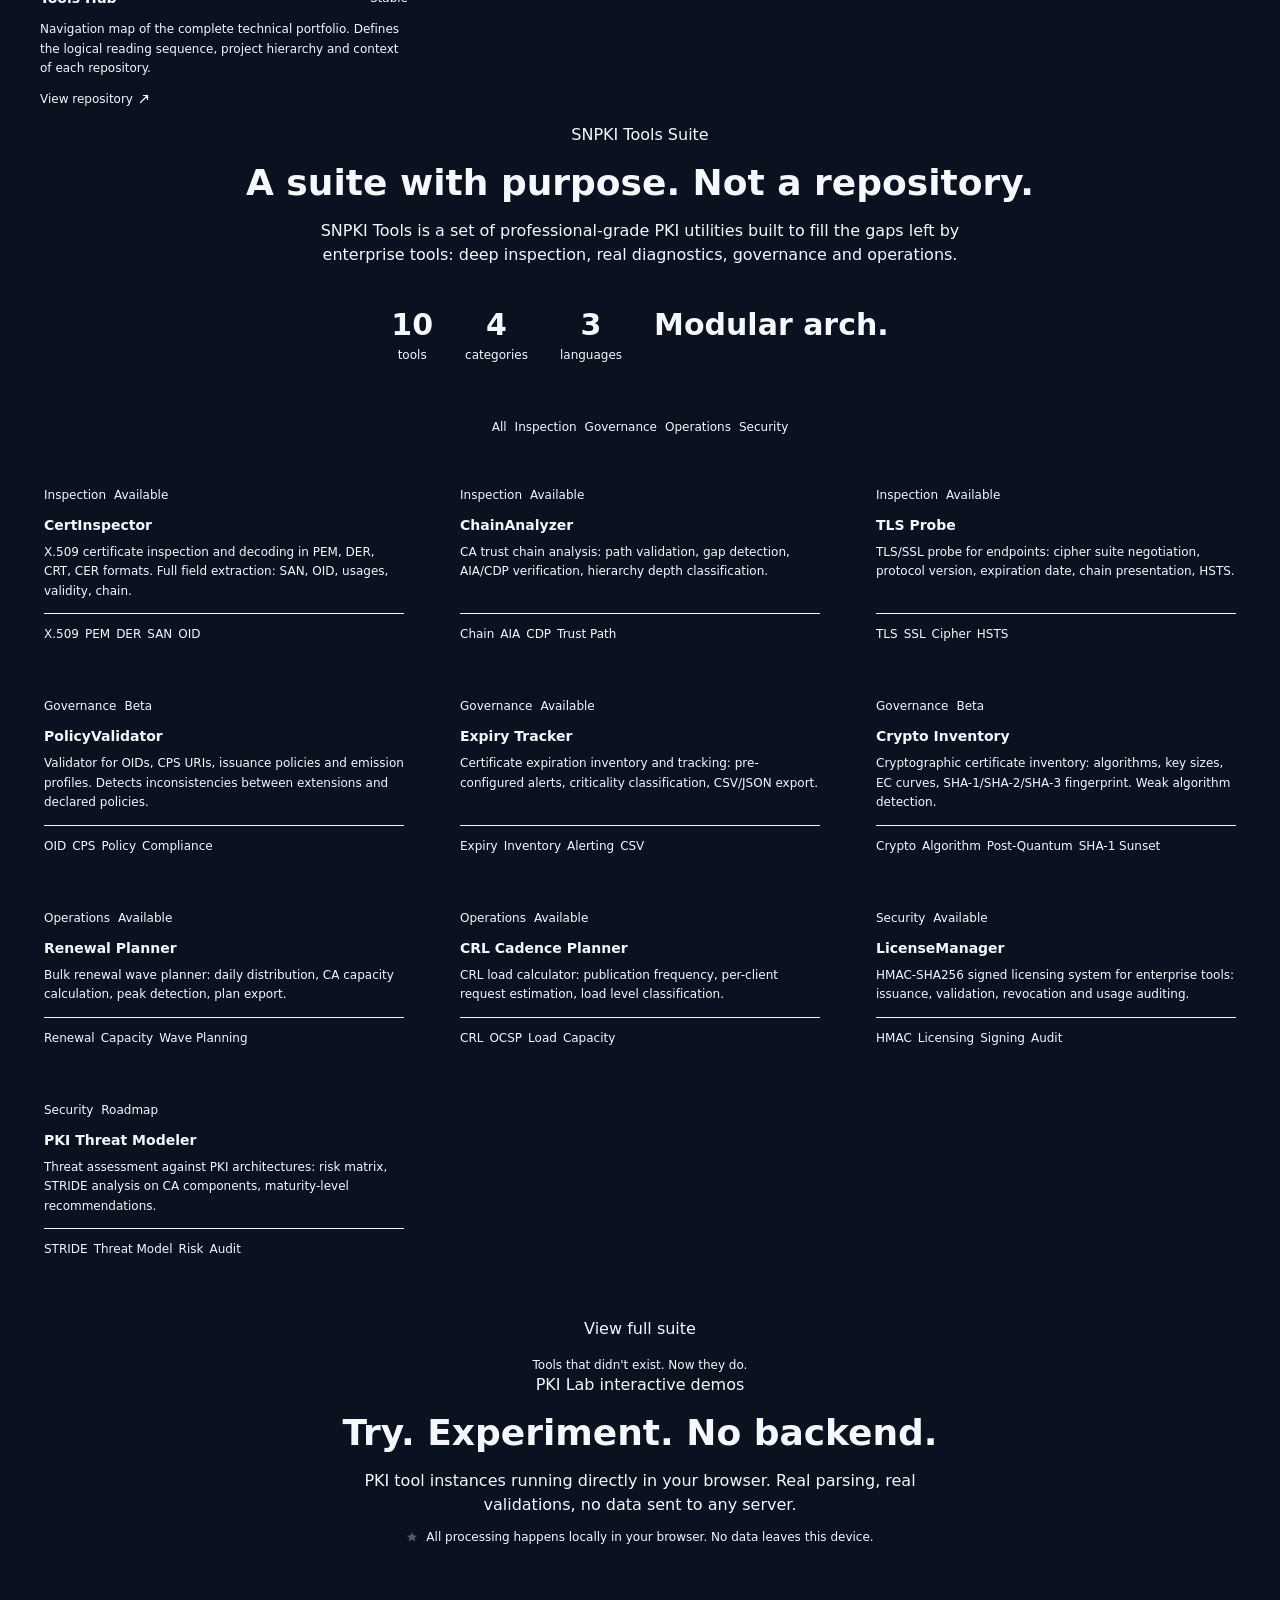
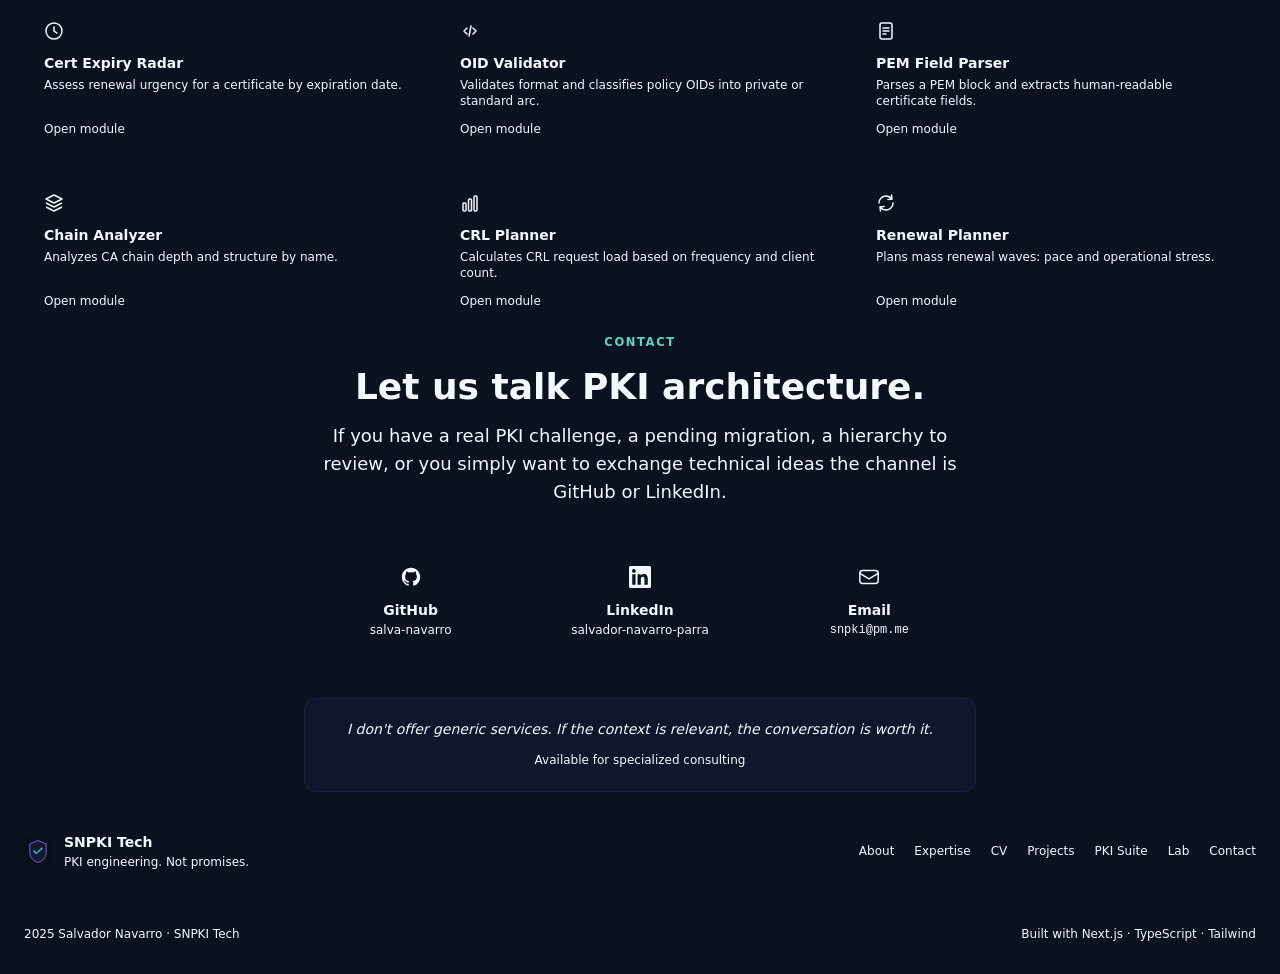
==== commit db7f7e8e: "feat: complete portfolio redesign - Obsidian Trust dark theme, new sections (Expertise, LabPortal), " ====
--- a/index.html
+++ b/index.html
@@ -1,451 +1 @@
-<!DOCTYPE html>
-<html lang="es">
-<head>
-  <meta charset="UTF-8" />
-  <meta name="viewport" content="width=device-width, initial-scale=1.0" />
-  <title>Salva Navarro | Enterprise PKI Architect</title>
-  <meta name="description" content="Portfolio profesional de Salva Navarro: arquitectura PKI enterprise, gobernanza criptografica y laboratorio interactivo en vivo." />
-  <meta name="author" content="Salva Navarro" />
-  <link rel="preconnect" href="https://fonts.googleapis.com" />
-  <link rel="preconnect" href="https://fonts.gstatic.com" crossorigin />
-  <link href="https://fonts.googleapis.com/css2?family=Space+Grotesk:wght@400;500;700&family=IBM+Plex+Mono:wght@400;500&display=swap" rel="stylesheet" />
-  <style>
-    :root {
-      --bg-0: #0a111f;
-      --bg-1: #0f1b33;
-      --bg-2: #15274b;
-      --text: #f4f8ff;
-      --muted: #b6c3de;
-      --line: #2d4778;
-      --accent: #5ad6c8;
-      --accent-2: #ffbf69;
-      --ok: #43d08f;
-      --warn: #ffbf69;
-      --bad: #ff6b6b;
-      --maxw: 1160px;
-    }
-
-    * { box-sizing: border-box; }
-    html { scroll-behavior: smooth; }
-
-    body {
-      margin: 0;
-      color: var(--text);
-      font-family: "Space Grotesk", sans-serif;
-      background:
-        radial-gradient(900px 500px at 105% -10%, #2f4f86 0%, transparent 58%),
-        radial-gradient(700px 440px at -10% 0%, #1c6e72 0%, transparent 58%),
-        linear-gradient(160deg, var(--bg-0), var(--bg-1) 55%, var(--bg-2));
-      min-height: 100vh;
-    }
-
-    .container { width: min(100% - 2rem, var(--maxw)); margin: 0 auto; }
-
-    .topbar {
-      position: sticky;
-      top: 0;
-      z-index: 60;
-      background: rgba(10, 17, 31, .82);
-      border-bottom: 1px solid rgba(90,214,200,.28);
-      backdrop-filter: blur(10px);
-    }
-
-    .nav { display: flex; align-items: center; justify-content: space-between; gap: 1rem; padding: .84rem 0; }
-    .brand { font-weight: 700; letter-spacing: .06em; }
-    .brand span { color: var(--accent); }
-    .links { display: flex; flex-wrap: wrap; gap: .58rem; }
-    .links a { color: var(--muted); text-decoration: none; font-size: .9rem; padding: .36rem .6rem; border-radius: 9px; }
-    .links a:hover { color: var(--text); background: rgba(90,214,200,.14); }
-
-    .hero { padding: 5.3rem 0 2.2rem; display: grid; grid-template-columns: 1.2fr .8fr; gap: 1rem; }
-    .panel {
-      border: 1px solid var(--line);
-      border-radius: 16px;
-      background: linear-gradient(155deg, rgba(21,39,75,.88), rgba(12,20,36,.86));
-      box-shadow: 0 18px 34px rgba(0,0,0,.28);
-      padding: 1.25rem;
-    }
-
-    .kicker {
-      margin: 0 0 .48rem;
-      color: var(--accent);
-      font-size: .78rem;
-      letter-spacing: .12em;
-      text-transform: uppercase;
-      font-weight: 700;
-    }
-
-    h1 { margin: 0; font-size: clamp(1.85rem,4.2vw,3rem); line-height: 1.11; max-width: 17ch; }
-    .lead { color: var(--muted); margin: 1rem 0 1.25rem; max-width: 64ch; }
-
-    .actions { display: flex; flex-wrap: wrap; gap: .68rem; }
-    .btn {
-      text-decoration: none;
-      border-radius: 10px;
-      padding: .68rem .94rem;
-      font-weight: 700;
-      border: 1px solid transparent;
-      display: inline-block;
-      transition: transform .18s ease;
-    }
-    .btn:hover { transform: translateY(-2px); }
-    .btn-primary { color: #083030; background: linear-gradient(90deg, var(--accent), #89e6dc); }
-    .btn-ghost { color: var(--text); border-color: var(--line); background: rgba(90,214,200,.1); }
-
-    .stats { display: grid; gap: .7rem; }
-    .stat {
-      border: 1px solid rgba(90,214,200,.2);
-      border-radius: 12px;
-      padding: .82rem;
-      color: var(--muted);
-      background: rgba(90,214,200,.08);
-      font-size: .93rem;
-    }
-    .stat strong { display: block; color: var(--text); margin-bottom: .18rem; }
-
-    section { padding: .8rem 0 1rem; }
-    h2 { margin: 0 0 .72rem; font-size: clamp(1.35rem,2.5vw,1.95rem); }
-    .intro { margin: 0 0 .95rem; color: var(--muted); max-width: 78ch; }
-
-    .grid-3 { display: grid; grid-template-columns: repeat(3,minmax(0,1fr)); gap: .9rem; }
-    .card {
-      border: 1px solid var(--line);
-      border-radius: 14px;
-      background: rgba(13,24,43,.82);
-      padding: .95rem;
-    }
-    .card h3 { margin: 0 0 .4rem; font-size: 1rem; }
-    .card p { margin: 0; color: var(--muted); font-size: .93rem; }
-
-    .two-col { display: grid; grid-template-columns: 1fr 1fr; gap: .9rem; }
-
-    .timeline { display: grid; gap: .75rem; }
-    .step {
-      border-left: 2px solid rgba(90,214,200,.42);
-      padding: .3rem 0 .34rem .9rem;
-      background: rgba(13,24,43,.66);
-      border-radius: 0 10px 10px 0;
-    }
-    .step h3 { margin: 0; font-size: 1rem; }
-    .step p { margin: .3rem 0 0; color: var(--muted); }
-
-    .repos { display: grid; grid-template-columns: repeat(2,minmax(0,1fr)); gap: .82rem; }
-    .repo { border: 1px solid var(--line); border-radius: 14px; background: rgba(13,24,43,.86); padding: .92rem; }
-    .repo h3 { margin: 0 0 .35rem; }
-    .repo p { margin: 0 0 .52rem; color: var(--muted); font-size: .93rem; }
-    .repo a { color: var(--accent); text-decoration: none; font-weight: 600; }
-
-    .demo-grid { display: grid; grid-template-columns: repeat(2,minmax(0,1fr)); gap: .85rem; }
-    .demo {
-      border: 1px solid var(--line);
-      border-radius: 14px;
-      background: rgba(12,22,39,.9);
-      padding: .95rem;
-    }
-
-    label { display: block; margin: .5rem 0 .24rem; color: var(--muted); font-size: .9rem; }
-    input, textarea, select {
-      width: 100%;
-      border: 1px solid #35527f;
-      border-radius: 10px;
-      background: #0a1528;
-      color: var(--text);
-      padding: .58rem .64rem;
-      font-family: "IBM Plex Mono", monospace;
-      font-size: .89rem;
-    }
-    textarea { min-height: 95px; resize: vertical; }
-    .demo button {
-      margin-top: .65rem;
-      border: 0;
-      border-radius: 10px;
-      background: linear-gradient(90deg, var(--accent-2), #ffd48f);
-      color: #2d1a00;
-      font-weight: 700;
-      padding: .6rem .8rem;
-      cursor: pointer;
-    }
-    .output {
-      margin-top: .65rem;
-      border: 1px dashed #46689d;
-      border-radius: 10px;
-      min-height: 48px;
-      padding: .6rem;
-      color: var(--muted);
-      font-size: .88rem;
-      font-family: "IBM Plex Mono", monospace;
-      white-space: pre-wrap;
-    }
-
-    footer { padding: 1.6rem 0 2rem; color: var(--muted); font-size: .9rem; }
-
-    .fade { opacity: 0; transform: translateY(14px); animation: rise .65s ease forwards; }
-    .fade:nth-child(2) { animation-delay: .11s; }
-    .fade:nth-child(3) { animation-delay: .22s; }
-    @keyframes rise { to { opacity: 1; transform: translateY(0); } }
-
-    @media (max-width: 1020px) {
-      .hero, .two-col, .repos, .demo-grid { grid-template-columns: 1fr; }
-      .grid-3 { grid-template-columns: 1fr 1fr; }
-    }
-    @media (max-width: 680px) {
-      .grid-3 { grid-template-columns: 1fr; }
-    }
-  </style>
-</head>
-<body>
-  <header class="topbar">
-    <div class="container nav">
-      <div class="brand">SALVA <span>NAVARRO</span></div>
-      <nav class="links">
-        <a href="#sobre">Sobre</a>
-        <a href="#estrategia">Estrategia</a>
-        <a href="#operacion">Operacion</a>
-        <a href="#repos">Repos</a>
-        <a href="#demos">Demos</a>
-        <a href="#roadmap">Roadmap</a>
-        <a href="#contacto">Contacto</a>
-      </nav>
-    </div>
-  </header>
-
-  <main class="container">
-    <section class="hero" id="sobre">
-      <article class="panel fade">
-        <p class="kicker">Enterprise PKI Architect</p>
-        <h1>Arquitectura PKI diseñada para durar, auditar y escalar.</h1>
-        <p class="lead">Soy Salva Navarro. Ayudo a transformar infraestructuras PKI en plataformas de confianza operables: modelos de jerarquia robustos, gobierno criptografico practico y decisiones de arquitectura alineadas con riesgo real de negocio.</p>
-        <div class="actions">
-          <a class="btn btn-primary" href="https://github.com/salva-navarro" target="_blank" rel="noopener noreferrer">Ver GitHub</a>
-          <a class="btn btn-ghost" href="https://github.com/salva-navarro/Tools-Hub" target="_blank" rel="noopener noreferrer">Portfolio Hub</a>
-        </div>
-      </article>
-      <aside class="panel fade">
-        <div class="stats">
-          <div class="stat"><strong>Especialidad nucleo</strong> PKI enterprise, hardening, continuidad y evolucion criptografica.</div>
-          <div class="stat"><strong>Ambito tecnico</strong> ADCS multi-tier, CLM, politicas, Zero Trust, readiness post-quantum.</div>
-          <div class="stat"><strong>Enfoque</strong> Estrategia arquitectonica + tooling funcional para ejecucion operativa.</div>
-        </div>
-      </aside>
-    </section>
-
-    <section id="estrategia">
-      <h2>Estrategia de Arquitectura</h2>
-      <p class="intro">La PKI se trata como plataforma critica de confianza, no como fabrica de certificados. Estas son las palancas que estructuran mis diseños.</p>
-      <div class="grid-3">
-        <article class="card fade"><h3>Segmentacion por dominios</h3><p>Separacion de blast radius entre identidad de usuario, workload, firma de codigo y documento.</p></article>
-        <article class="card fade"><h3>Gobierno criptografico</h3><p>Politicas por perfil, control de OIDs, ventanas de renovacion y agilidad algoritmica.</p></article>
-        <article class="card fade"><h3>Modelo operativo auditable</h3><p>Runbooks, control de cambios, evidencias y trazabilidad listos para auditoria.</p></article>
-        <article class="card fade"><h3>Resiliencia de validacion</h3><p>CRL/OCSP/AIA con alta disponibilidad y degradacion controlada.</p></article>
-        <article class="card fade"><h3>Hardening por capas</h3><p>Root offline, issuing protegidas, PAM/JIT, estaciones de administracion dedicadas.</p></article>
-        <article class="card fade"><h3>Evolucion planificada</h3><p>Roadmaps de transicion sin ruptura operativa ni deuda criptografica acumulada.</p></article>
-      </div>
-    </section>
-
-    <section id="operacion" class="two-col">
-      <article class="panel">
-        <h2>Modelo de Operacion</h2>
-        <p class="intro">Linea de trabajo para convertir diseño en ejecucion real.</p>
-        <div class="timeline">
-          <div class="step"><h3>1) Assessment y baseline</h3><p>Mapa de activos, dominios, dependencias y debt register de certificados.</p></div>
-          <div class="step"><h3>2) Target architecture</h3><p>Jerarquia objetivo, perfiles, politicas y controles de seguridad por capa.</p></div>
-          <div class="step"><h3>3) Plan de transicion</h3><p>Fases, riesgos, ventanas de coexistencia y criterios de rollback.</p></div>
-          <div class="step"><h3>4) Operacion y mejora continua</h3><p>SLOs, alertas de expiracion, hygiene reviews y governance board tecnico.</p></div>
-        </div>
-      </article>
-      <article class="panel">
-        <h2>Use Cases que cubro</h2>
-        <div class="timeline">
-          <div class="step"><h3>Migracion de PKI legacy</h3><p>Convivencia controlada de jerarquias y recorte de riesgo acumulado.</p></div>
-          <div class="step"><h3>Certificados en workloads cloud</h3><p>Inventario, renovacion y cumplimiento en entornos hibridos y multi-equipo.</p></div>
-          <div class="step"><h3>Programa de expiraciones</h3><p>Visibilidad temprana y reduccion de incidentes por certificados vencidos.</p></div>
-          <div class="step"><h3>Preparacion post-quantum</h3><p>Inventario cripto y estrategia de adopcion por impacto y criticidad.</p></div>
-        </div>
-      </article>
-    </section>
-
-    <section id="repos">
-      <h2>Repositorios Clave</h2>
-      <p class="intro">Un portfolio con sentido: posicionamiento, conocimiento profundo y herramientas aplicables.</p>
-      <div class="repos">
-        <article class="repo"><h3>CertOps Toolkit</h3><p>Toolkit funcional para analisis de certificados, inventario y TLS probe con empaquetado MSI/tar.gz.</p><a href="https://github.com/salva-navarro/certops-toolkit" target="_blank" rel="noopener noreferrer">Abrir repositorio</a></article>
-        <article class="repo"><h3>Enterprise PKI Principles</h3><p>Framework completo de diseño PKI enterprise (EN) con enfoque implementacion.</p><a href="https://github.com/salva-navarro/enterprise-pki-architecture-principles" target="_blank" rel="noopener noreferrer">Abrir repositorio</a></article>
-        <article class="repo"><h3>Arquitectura PKI Empresarial</h3><p>Linea editorial tecnica en español orientada a diseño y operacion.</p><a href="https://github.com/salva-navarro/arquitectura-pki-empresarial" target="_blank" rel="noopener noreferrer">Abrir repositorio</a></article>
-        <article class="repo"><h3>Tools Hub</h3><p>Mapa de navegacion de todos los repos y secuencia recomendada de lectura.</p><a href="https://github.com/salva-navarro/Tools-Hub" target="_blank" rel="noopener noreferrer">Abrir repositorio</a></article>
-      </div>
-    </section>
-
-    <section id="demos">
-      <h2>Laboratorio Interactivo (HTML en vivo)</h2>
-      <p class="intro">Demos rapidas para validar criterios operativos y de gobierno sin backend ni datos sensibles.</p>
-      <div class="demo-grid">
-        <article class="demo">
-          <h3>1) Cert Expiry Radar</h3>
-          <label for="expiryDate">Fecha de expiracion</label>
-          <input id="expiryDate" type="date" />
-          <button id="checkExpiry">Evaluar</button>
-          <div id="expiryOut" class="output">Introduce fecha para obtener nivel de urgencia.</div>
-        </article>
-
-        <article class="demo">
-          <h3>2) OID Policy Check</h3>
-          <label for="oidInput">OIDs (una linea por OID)</label>
-          <textarea id="oidInput" placeholder="1.3.6.1.5.5.7.3.1&#10;1.3.6.1.4.1.311.20.2.2"></textarea>
-          <button id="checkOid">Validar OIDs</button>
-          <div id="oidOut" class="output">Validacion de formato y deteccion de arcs privados.</div>
-        </article>
-
-        <article class="demo">
-          <h3>3) CRL Cadence Planner</h3>
-          <label for="crlHours">Frecuencia CRL (horas)</label>
-          <input id="crlHours" type="number" min="1" value="24" />
-          <label for="crlClients">Clientes aproximados</label>
-          <input id="crlClients" type="number" min="1" value="5000" />
-          <button id="calcCrl">Calcular carga</button>
-          <div id="crlOut" class="output">Estimacion orientativa de peticiones CRL por dia.</div>
-        </article>
-
-        <article class="demo">
-          <h3>4) Renewal Wave Planner</h3>
-          <label for="renewTotal">Certificados totales</label>
-          <input id="renewTotal" type="number" min="1" value="12000" />
-          <label for="renewWindow">Ventana de renovacion (dias)</label>
-          <input id="renewWindow" type="number" min="1" value="45" />
-          <button id="calcRenew">Planificar oleada</button>
-          <div id="renewOut" class="output">Distribucion diaria sugerida de renovaciones.</div>
-        </article>
-      </div>
-    </section>
-
-    <section id="roadmap" class="two-col">
-      <article class="panel">
-        <h2>Roadmap de Ampliacion del Portfolio</h2>
-        <div class="timeline">
-          <div class="step"><h3>Fase 1 - Fundamentos</h3><p>Consolidar arquitectura base, glosario y decisiones de diseño (ADR-style).</p></div>
-          <div class="step"><h3>Fase 2 - Operacion</h3><p>Playbooks de incidentes, rotacion de claves y control de expiraciones.</p></div>
-          <div class="step"><h3>Fase 3 - Integracion</h3><p>Patrones para cloud/hibrido, identidad de workload y mTLS interno.</p></div>
-          <div class="step"><h3>Fase 4 - Evolucion</h3><p>Maturity model, KPIs tecnicos y linea de transicion post-quantum.</p></div>
-        </div>
-      </article>
-      <article class="panel">
-        <h2>Que voy a ampliar a partir de aqui</h2>
-        <div class="timeline">
-          <div class="step"><h3>Secciones nuevas</h3><p>Threat model PKI, anti-patterns, RACI operativo, y scorecard de madurez.</p></div>
-          <div class="step"><h3>Demos nuevas</h3><p>Chain quality score, SAN hygiene checker y simulador de rollover.</p></div>
-          <div class="step"><h3>Tooling adicional</h3><p>Comandos para exportar reportes ejecutivos y checklist de pre-auditoria.</p></div>
-          <div class="step"><h3>Publicaciones</h3><p>Series de notas cortas: diseño, operacion y migracion PKI en escenarios reales.</p></div>
-        </div>
-      </article>
-    </section>
-
-    <section id="contacto">
-      <h2>Contacto</h2>
-      <p class="intro">Si quieres revisar una arquitectura PKI o montar un roadmap serio de evolucion, hablamos por GitHub.</p>
-      <div class="actions">
-        <a class="btn btn-primary" href="https://github.com/salva-navarro" target="_blank" rel="noopener noreferrer">Contactar via GitHub</a>
-      </div>
-    </section>
-  </main>
-
-  <footer>
-    <div class="container">© 2026 Salva Navarro · Enterprise PKI Architecture · Cryptographic Governance · Spain</div>
-  </footer>
-
-  <script>
-    const expiryBtn = document.getElementById('checkExpiry');
-    const expiryInput = document.getElementById('expiryDate');
-    const expiryOut = document.getElementById('expiryOut');
-
-    expiryBtn.addEventListener('click', () => {
-      if (!expiryInput.value) {
-        expiryOut.style.color = '#b6c3de';
-        expiryOut.textContent = 'Selecciona una fecha valida.';
-        return;
-      }
-
-      const now = new Date();
-      now.setHours(0,0,0,0);
-      const exp = new Date(expiryInput.value + 'T00:00:00');
-      const days = Math.ceil((exp - now) / (1000 * 60 * 60 * 24));
-
-      let lvl = 'OK';
-      let color = '#43d08f';
-      if (days <= 0) { lvl = 'EXPIRADO'; color = '#ff6b6b'; }
-      else if (days <= 30) { lvl = 'CRITICO'; color = '#ff6b6b'; }
-      else if (days <= 90) { lvl = 'ALERTA'; color = '#ffbf69'; }
-
-      expiryOut.style.color = color;
-      expiryOut.textContent = `Dias restantes: ${days}\nNivel: ${lvl}\nAccion: ${lvl === 'OK' ? 'Mantener control periodico.' : 'Iniciar renovacion y validacion de cadena.'}`;
-    });
-
-    const oidBtn = document.getElementById('checkOid');
-    const oidInput = document.getElementById('oidInput');
-    const oidOut = document.getElementById('oidOut');
-
-    oidBtn.addEventListener('click', () => {
-      const lines = oidInput.value.split('\n').map(v => v.trim()).filter(Boolean);
-      if (!lines.length) {
-        oidOut.style.color = '#b6c3de';
-        oidOut.textContent = 'Introduce al menos un OID.';
-        return;
-      }
-
-      const re = /^\d+(\.\d+)+$/;
-      const out = lines.map(oid => {
-        if (!re.test(oid)) return `${oid} -> INVALIDO`;
-        if (oid.startsWith('1.3.6.1.4.1.')) return `${oid} -> PRIVATE ENTERPRISE ARC`;
-        return `${oid} -> STANDARD ARC`;
-      });
-
-      oidOut.style.color = out.some(v => v.includes('INVALIDO')) ? '#ff6b6b' : '#43d08f';
-      oidOut.textContent = out.join('\n');
-    });
-
-    const crlBtn = document.getElementById('calcCrl');
-    const crlHours = document.getElementById('crlHours');
-    const crlClients = document.getElementById('crlClients');
-    const crlOut = document.getElementById('crlOut');
-
-    crlBtn.addEventListener('click', () => {
-      const h = Number(crlHours.value);
-      const c = Number(crlClients.value);
-      if (!h || !c || h <= 0 || c <= 0) {
-        crlOut.style.color = '#ff6b6b';
-        crlOut.textContent = 'Valores no validos.';
-        return;
-      }
-      const refreshesPerDay = 24 / h;
-      const requests = Math.round(c * refreshesPerDay);
-      let level = 'OK';
-      let color = '#43d08f';
-      if (requests > 150000) { level = 'ALTA CARGA'; color = '#ff6b6b'; }
-      else if (requests > 60000) { level = 'MEDIA CARGA'; color = '#ffbf69'; }
-      crlOut.style.color = color;
-      crlOut.textContent = `Refrescos/dia por cliente: ${refreshesPerDay.toFixed(2)}\nPeticiones estimadas/dia: ${requests}\nNivel: ${level}`;
-    });
-
-    const renewBtn = document.getElementById('calcRenew');
-    const renewTotal = document.getElementById('renewTotal');
-    const renewWindow = document.getElementById('renewWindow');
-    const renewOut = document.getElementById('renewOut');
-
-    renewBtn.addEventListener('click', () => {
-      const total = Number(renewTotal.value);
-      const windowDays = Number(renewWindow.value);
-      if (!total || !windowDays || total <= 0 || windowDays <= 0) {
-        renewOut.style.color = '#ff6b6b';
-        renewOut.textContent = 'Valores no validos.';
-        return;
-      }
-      const daily = Math.ceil(total / windowDays);
-      const hourly = Math.ceil(daily / 10);
-      let mode = 'SOSTENIBLE';
-      let color = '#43d08f';
-      if (daily > 1200) { mode = 'RIESGO DE SATURACION'; color = '#ff6b6b'; }
-      else if (daily > 500) { mode = 'VIGILAR CAPACIDAD'; color = '#ffbf69'; }
-      renewOut.style.color = color;
-      renewOut.textContent = `Renovaciones/dia objetivo: ${daily}\nRenovaciones/hora (ventana 10h): ${hourly}\nEstado operativo: ${mode}`;
-    });
-  </script>
-</body>
-</html>
+<!DOCTYPE html><html lang="es"><head><meta charSet="utf-8"/><meta name="viewport" content="width=device-width, initial-scale=1"/><link rel="preload" as="image" href="/assets/photo.jpg"/><link rel="stylesheet" href="/_next/static/chunks/0k6do9i.m9c2l.css" data-precedence="next"/><link rel="preload" as="script" fetchPriority="low" href="/_next/static/chunks/0ht900cau6_ur.js"/><script src="/_next/static/chunks/0dgq26a5_oy.a.js" async=""></script><script src="/_next/static/chunks/0bogtdbh.dcu1.js" async=""></script><script src="/_next/static/chunks/0174xh3wfsjm1.js" async=""></script><script src="/_next/static/chunks/turbopack-0.7-z33fgh4l6.js" async=""></script><script src="/_next/static/chunks/01xlw8hd842-c.js" async=""></script><script src="/_next/static/chunks/0d3shmwh5_nmn.js" async=""></script><script src="/_next/static/chunks/0n_usd9f~lk3u.js" async=""></script><link rel="preload" href="https://fonts.googleapis.com/css2?family=Syne:wght@400;700;800&amp;family=Inter:wght@300;400;500;600;700&amp;family=JetBrains+Mono:wght@400;500&amp;display=swap" as="style"/><link rel="preconnect" href="https://fonts.googleapis.com"/><link rel="preconnect" href="https://fonts.gstatic.com" crossorigin="anonymous"/><meta name="theme-color" content="#07090e"/><title>Salva Navarro | PKI &amp; Digital Identity Architect</title><meta name="description" content="Arquitectura PKI enterprise, gobierno criptográfico y suite SNPKI Tools. Portfolio profesional de Salva Navarro  identidad digital, certificados y tooling."/><meta name="author" content="Salva Navarro"/><meta name="keywords" content="PKI, Enterprise PKI, Digital Identity, Certificate Management, CA Hierarchy, ADCS, Zero Trust, Cryptographic Governance, Post-Quantum, SNPKI Tools, Certificate Lifecycle"/><meta name="creator" content="Salva Navarro"/><meta name="robots" content="index, follow"/><meta name="googlebot" content="index, follow"/><link rel="canonical" href="https://salva-navarro.github.io/"/><meta property="og:title" content="Salva Navarro | PKI &amp; Digital Identity Architect"/><meta property="og:description" content="Diseño jerarquías PKI enterprise que sobreviven a auditores exigentes. Fundador de SNPKI Tech."/><meta property="og:url" content="https://salva-navarro.github.io/"/><meta property="og:site_name" content="Salva Navarro · SNPKI"/><meta property="og:locale" content="es_ES"/><meta property="og:image" content="http://localhost:3000/assets/og-image.svg"/><meta property="og:image:width" content="1200"/><meta property="og:image:height" content="630"/><meta property="og:type" content="website"/><meta name="twitter:card" content="summary_large_image"/><meta name="twitter:title" content="Salva Navarro | PKI &amp; Digital Identity Architect"/><meta name="twitter:description" content="Arquitectura PKI enterprise, gobierno criptográfico y SNPKI Tools Suite."/><meta name="twitter:image" content="http://localhost:3000/assets/og-image.svg"/><link rel="icon" href="/favicon.svg" type="image/svg+xml"/><link rel="icon" href="/favicon.ico" sizes="any"/><link rel="apple-touch-icon" href="/apple-touch-icon.png"/><link href="https://fonts.googleapis.com/css2?family=Syne:wght@400;700;800&amp;family=Inter:wght@300;400;500;600;700&amp;family=JetBrains+Mono:wght@400;500&amp;display=swap" rel="stylesheet"/><script src="/_next/static/chunks/03~yq9q893hmn.js" noModule=""></script></head><body><div hidden=""><!--$--><!--/$--></div><nav class="fixed top-0 left-0 right-0 z-50 transition-all duration-300 bg-transparent"><div class="section-wrap flex items-center justify-between h-14 px-6"><a href="#" class="flex items-center gap-2.5 group" aria-label="Inicio"><svg width="24" height="24" viewBox="0 0 48 48" fill="none" aria-hidden="true"><rect width="48" height="48" rx="8" fill="#0b0f19"></rect><path d="M24 6 L38 12 L38 27 C38 35.5 31.5 41.5 24 43.5 C16.5 41.5 10 35.5 10 27 L10 12 Z" fill="rgba(124,107,251,0.1)" stroke="#7c6bfb" stroke-width="1.5"></path><polyline points="17,24 21,28.5 31,19" stroke="#22d3ee" stroke-width="2.2" stroke-linecap="round" stroke-linejoin="round"></polyline></svg><span class="font-display font-bold text-sm tracking-tight" style="color:var(--t1)">Salva <span style="color:var(--indigo)">Navarro</span></span></a><div class="hidden md:flex items-center gap-1"><a href="#sobre" class="relative px-3 py-1.5 text-xs font-medium tracking-wide transition-colors" style="color:var(--t1)">Sobre<span class="absolute bottom-0.5 left-1/2 -translate-x-1/2 w-1 h-1 rounded-full" style="background:var(--indigo)"></span></a><a href="#expertise" class="relative px-3 py-1.5 text-xs font-medium tracking-wide transition-colors" style="color:var(--t3)">Expertise</a><a href="#cv" class="relative px-3 py-1.5 text-xs font-medium tracking-wide transition-colors" style="color:var(--t3)">CV</a><a href="#proyectos" class="relative px-3 py-1.5 text-xs font-medium tracking-wide transition-colors" style="color:var(--t3)">Proyectos</a><a href="#pki-suite" class="relative px-3 py-1.5 text-xs font-medium tracking-wide transition-colors" style="color:var(--t3)">PKI Suite</a><a href="#lab" class="relative px-3 py-1.5 text-xs font-medium tracking-wide transition-colors" style="color:var(--t3)">Lab</a><a href="#contacto" class="relative px-3 py-1.5 text-xs font-medium tracking-wide transition-colors" style="color:var(--t3)">Contacto</a></div><div class="hidden md:flex items-center gap-3"><button class="text-xs font-mono px-2 py-1 rounded border transition-colors" style="color:var(--t3);border-color:var(--bd2)" aria-label="Cambiar idioma">EN</button><a href="#lab" class="btn-ice btn-sm">Abrir Lab</a></div><button class="md:hidden p-2 transition-colors" style="color:var(--t2)" aria-label="Abrir menú"><svg width="20" height="20" viewBox="0 0 20 20" fill="none"><path d="M3 5h14M3 10h14M3 15h14" stroke="currentColor" stroke-width="1.8" stroke-linecap="round"></path></svg></button></div></nav><main><section class="hero-gradient bg-grid relative min-h-screen flex items-center pt-16" aria-label="Hero"><div class="section-wrap px-6 py-20 w-full"><div class="flex flex-col lg:flex-row items-center gap-12 lg:gap-16"><div class="flex-1 max-w-2xl anim-fade-up"><span class="kicker mb-4 inline-block">PKI Architect · Digital Identity · Trust Architecture</span><h1 class="display-2xl mb-6">Arquitectura PKI<br/><span class="gradient-text-v">con criterio de plataforma.</span></h1><p class="text-lg leading-relaxed mb-8 max-w-lg" style="color:var(--t2)">Diseño jerarquías CA que sobreviven auditores exigentes. Gobierno criptográfico práctico. Tooling real para operación real.</p><div class="flex flex-wrap gap-3 mb-10"><a href="#proyectos" class="btn-primary btn-lg">Ver mi trabajo</a><a href="#lab" class="btn-ghost btn-lg">Entrar al Lab</a></div><div class="flex flex-wrap gap-2"><span class="tag-dim font-mono text-xs">PKI Enterprise</span><span class="tag-dim font-mono text-xs">ADCS / EJBCA</span><span class="tag-dim font-mono text-xs">Zero Trust</span><span class="tag-dim font-mono text-xs">Post-Quantum</span></div></div><div class="flex-shrink-0 w-full max-w-xs anim-fade-up delay-2"><div class="panel-v rounded-2xl p-6 glow-border-v"><div class="relative w-20 h-20 mx-auto mb-4"><div class="w-20 h-20 rounded-full overflow-hidden ring-2" style="--tw-ring-color:var(--indigo)"><img src="/assets/photo.jpg" alt="Salvador Navarro" class="w-full h-full object-cover"/></div><span class="absolute -bottom-1 -right-1 w-5 h-5 rounded-full border-2 flex items-center justify-center" style="background:var(--ok);border-color:var(--surface)"><svg width="10" height="10" viewBox="0 0 10 10" fill="none"><path d="M2 5L4 7L8 3" stroke="white" stroke-width="1.5" stroke-linecap="round" stroke-linejoin="round"></path></svg></span></div><div class="text-center mb-5"><h2 class="font-display font-bold text-base" style="color:var(--t1)">Salvador Navarro</h2><p class="text-xs mt-1" style="color:var(--indigo)">PKI &amp; Identity Architect</p><p class="text-xs mt-0.5" style="color:var(--t3)">Fundador · SNPKI Tech</p></div><div class="space-y-3 mb-5"><div class="flex gap-2.5 items-start"><svg class="flex-shrink-0 mt-0.5" width="14" height="14" viewBox="0 0 14 14" fill="none"><path d="M2.5 7L5.5 10L11.5 4" stroke="#22d3ee" stroke-width="1.6" stroke-linecap="round" stroke-linejoin="round"></path></svg><div><span class="text-xs font-medium block" style="color:var(--t3)">Especialidad</span><span class="text-xs" style="color:var(--t2)">PKI enterprise, hardening y gobierno criptográfico</span></div></div><div class="flex gap-2.5 items-start"><svg class="flex-shrink-0 mt-0.5" width="14" height="14" viewBox="0 0 14 14" fill="none"><path d="M2.5 7L5.5 10L11.5 4" stroke="#22d3ee" stroke-width="1.6" stroke-linecap="round" stroke-linejoin="round"></path></svg><div><span class="text-xs font-medium block" style="color:var(--t3)">Ámbito</span><span class="text-xs" style="color:var(--t2)">ADCS multi-tier, CLM, Zero Trust, post-quantum readiness</span></div></div><div class="flex gap-2.5 items-start"><svg class="flex-shrink-0 mt-0.5" width="14" height="14" viewBox="0 0 14 14" fill="none"><path d="M2.5 7L5.5 10L11.5 4" stroke="#22d3ee" stroke-width="1.6" stroke-linecap="round" stroke-linejoin="round"></path></svg><div><span class="text-xs font-medium block" style="color:var(--t3)">Tooling</span><span class="text-xs" style="color:var(--t2)">SNPKI Tools Suite  utilidades PKI de grado profesional</span></div></div></div><div class="rounded-lg px-3 py-2 text-center" style="background:rgba(124,107,251,0.08);border:1px solid rgba(124,107,251,0.15)"><span class="text-xs font-mono" style="color:var(--indigo)">SNPKI Tech · 2025</span></div></div></div></div></div><div class="absolute bottom-8 left-1/2 -translate-x-1/2 anim-float opacity-40"><svg width="20" height="28" viewBox="0 0 20 28" fill="none"><rect x="1" y="1" width="18" height="26" rx="9" stroke="currentColor" stroke-width="1.5" style="color:var(--t3)"></rect><rect x="8.5" y="5" width="3" height="6" rx="1.5" fill="currentColor" style="color:var(--indigo)"></rect></svg></div></section><section id="sobre" class="section-alt section-py"><div class="section-wrap px-6"><div class="max-w-3xl mx-auto mb-16 text-center"><span class="kicker mb-4 inline-block">Perfil profesional</span><h2 class="section-title">No gestiono PKI.<!-- --> <span class="gradient-text-v">La arquitecto.</span></h2><blockquote class="text-xl md:text-2xl font-display italic mt-6 leading-relaxed" style="color:var(--t2);border-left:3px solid var(--indigo);padding-left:1.25rem;text-align:left">Cada CA tiene una historia de deuda técnica. Mi trabajo es convertirla en plataforma.</blockquote></div><div class="grid lg:grid-cols-2 gap-12 items-start mb-16"><div class="space-y-5"><p class="leading-relaxed" style="color:var(--t2)">Con años de experiencia real en infraestructura PKI enterprise, mi foco está en tres dimensiones que pocas personas dominan juntas: arquitectura de confianza, operación disciplinada y tooling que automatiza lo que no debería hacerse a mano.</p><p class="leading-relaxed" style="color:var(--t2)">Diseño jerarquías CA que sobreviven a auditores exigentes. Migro infraestructuras legacy sin incidentes controlados. Construyo los instrumentos de gestión que el mercado enterprise no ofrece.</p><p class="leading-relaxed" style="color:var(--t2)">Fundador de SNPKI Tech. Autor de frameworks de referencia PKI en GitHub. Especialista en el gap entre arquitectura en papel y operación diaria.</p></div><div class="space-y-4"><p class="text-xs font-semibold tracking-widest uppercase mb-3" style="color:var(--t3)">Lo que aporto</p><div class="card card-hover p-4 flex gap-3 items-start"><svg width="16" height="16" viewBox="0 0 16 16" fill="none" class="flex-shrink-0"><path d="M3 8L6.5 11.5L13 5" stroke="#7c6bfb" stroke-width="1.8" stroke-linecap="round" stroke-linejoin="round"></path></svg><div><p class="font-semibold text-sm mb-1" style="color:var(--t1)">Diagnóstico rápido</p><p class="text-sm" style="color:var(--t2)">Localizo el riesgo estructural en horas, no semanas. Sin necesidad de documentación perfecta.</p></div></div><div class="card card-hover p-4 flex gap-3 items-start"><svg width="16" height="16" viewBox="0 0 16 16" fill="none" class="flex-shrink-0"><path d="M3 8L6.5 11.5L13 5" stroke="#7c6bfb" stroke-width="1.8" stroke-linecap="round" stroke-linejoin="round"></path></svg><div><p class="font-semibold text-sm mb-1" style="color:var(--t1)">Diseño sin deuda</p><p class="text-sm" style="color:var(--t2)">Cada decisión arquitectónica incluye razonamiento documentado y ruta de evolución.</p></div></div><div class="card card-hover p-4 flex gap-3 items-start"><svg width="16" height="16" viewBox="0 0 16 16" fill="none" class="flex-shrink-0"><path d="M3 8L6.5 11.5L13 5" stroke="#7c6bfb" stroke-width="1.8" stroke-linecap="round" stroke-linejoin="round"></path></svg><div><p class="font-semibold text-sm mb-1" style="color:var(--t1)">Tooling real</p><p class="text-sm" style="color:var(--t2)">Las herramientas que necesitas existirán aunque no existan todavía en el mercado.</p></div></div></div></div><div class="divider-h pt-10"><p class="text-xs font-semibold tracking-widest uppercase mb-4 text-center" style="color:var(--t3)">Dominios técnicos</p><div class="flex flex-wrap justify-center gap-2"><span class="tag-v text-xs">PKI Architecture</span><span class="tag-i text-xs">CA Hierarchy Design</span><span class="tag-dim text-xs">ADCS / EJBCA</span><span class="tag-v text-xs">Certificate Lifecycle</span><span class="tag-i text-xs">CRL / OCSP / AIA</span><span class="tag-dim text-xs">Cryptographic Governance</span><span class="tag-v text-xs">Zero Trust</span><span class="tag-i text-xs">Post-Quantum Readiness</span><span class="tag-dim text-xs">PKCS#11 / HSM</span><span class="tag-v text-xs">CP / CPS Policy</span><span class="tag-i text-xs">eIDAS / WebTrust</span><span class="tag-dim text-xs">Active Directory</span><span class="tag-v text-xs">ADFS / Entra ID</span><span class="tag-i text-xs">Python</span><span class="tag-dim text-xs">PowerShell</span><span class="tag-v text-xs">C# / .NET</span></div></div></div></section><section id="expertise" class="section-py" style="background:var(--void)"><div class="section-wrap px-6"><div class="text-center mb-14"><span class="kicker mb-4 inline-block">Áreas de especialización</span><h2 class="section-title">Dominio técnico.<!-- --> <span class="gradient-text-v">Sin excepciones.</span></h2><p class="mt-4 max-w-xl mx-auto" style="color:var(--t2)">Ocho dominios que definen el espectro completo de la identidad digital y la infraestructura de confianza.</p></div><div class="grid sm:grid-cols-2 lg:grid-cols-4 gap-4"><div class="card card-hover p-5 flex flex-col gap-3"><div class="icon-wrap icon-v self-start" style="color:var(--indigo)"><svg width="24" height="24" viewBox="0 0 24 24" fill="none"><path d="M12 2L20 6V12C20 16.4 16.5 20.5 12 22C7.5 20.5 4 16.4 4 12V6L12 2Z" stroke="currentColor" stroke-width="1.6" stroke-linejoin="round"></path></svg></div><div><h3 class="font-display font-bold text-sm mb-1.5" style="color:var(--t1)">PKI Architecture</h3><p class="text-xs leading-relaxed" style="color:var(--t2)">Diseño de jerarquías CA multi-tier, confianza cruzada y separación de roles. Root offline, política vs emisora.</p></div><div class="mt-auto pt-2"><span class="inline-block w-6 h-0.5 rounded-full" style="background:var(--indigo)"></span></div></div><div class="card card-hover p-5 flex flex-col gap-3"><div class="icon-wrap icon-v self-start" style="color:var(--indigo)"><svg width="24" height="24" viewBox="0 0 24 24" fill="none"><path d="M4 12C4 7.58 7.58 4 12 4C14.76 4 17.21 5.36 18.72 7.5M20 12C20 16.42 16.42 20 12 20C9.24 20 6.79 18.64 5.28 16.5" stroke="currentColor" stroke-width="1.6" stroke-linecap="round"></path><polyline points="18,3 19,8 14,8.5" stroke="currentColor" stroke-width="1.6" stroke-linecap="round" stroke-linejoin="round"></polyline><polyline points="6,21 5,16 10,15.5" stroke="currentColor" stroke-width="1.6" stroke-linecap="round" stroke-linejoin="round"></polyline></svg></div><div><h3 class="font-display font-bold text-sm mb-1.5" style="color:var(--t1)">Certificate Lifecycle</h3><p class="text-xs leading-relaxed" style="color:var(--t2)">Gestión end-to-end del ciclo de vida: emisión, renovación, revocación y archivo. CLM enterprise.</p></div><div class="mt-auto pt-2"><span class="inline-block w-6 h-0.5 rounded-full" style="background:var(--ice)"></span></div></div><div class="card card-hover p-5 flex flex-col gap-3"><div class="icon-wrap icon-v self-start" style="color:var(--indigo)"><svg width="24" height="24" viewBox="0 0 24 24" fill="none"><circle cx="12" cy="12" r="9" stroke="currentColor" stroke-width="1.6"></circle><path d="M8 12L10.5 14.5L16 9" stroke="currentColor" stroke-width="1.6" stroke-linecap="round" stroke-linejoin="round"></path></svg></div><div><h3 class="font-display font-bold text-sm mb-1.5" style="color:var(--t1)">Trust Services</h3><p class="text-xs leading-relaxed" style="color:var(--t2)">CRL, OCSP, AIA, TSA y sellos cualificados. Infraestructura de publicación de confianza disponible y auditada.</p></div><div class="mt-auto pt-2"><span class="inline-block w-6 h-0.5 rounded-full" style="background:var(--indigo)"></span></div></div><div class="card card-hover p-5 flex flex-col gap-3"><div class="icon-wrap icon-v self-start" style="color:var(--indigo)"><svg width="24" height="24" viewBox="0 0 24 24" fill="none"><circle cx="9" cy="8" r="4" stroke="currentColor" stroke-width="1.6"></circle><path d="M2 20C2 16.69 5.13 14 9 14" stroke="currentColor" stroke-width="1.6" stroke-linecap="round"></path><path d="M16 19L18 21L22 17" stroke="currentColor" stroke-width="1.6" stroke-linecap="round" stroke-linejoin="round"></path></svg></div><div><h3 class="font-display font-bold text-sm mb-1.5" style="color:var(--t1)">Digital Identity Ops</h3><p class="text-xs leading-relaxed" style="color:var(--t2)">CBA, ADFS, Entra ID, smart card, certificados de máquina y workload identity integration.</p></div><div class="mt-auto pt-2"><span class="inline-block w-6 h-0.5 rounded-full" style="background:var(--ice)"></span></div></div><div class="card card-hover p-5 flex flex-col gap-3"><div class="icon-wrap icon-v self-start" style="color:var(--indigo)"><svg width="24" height="24" viewBox="0 0 24 24" fill="none"><rect x="4" y="11" width="16" height="11" rx="2.5" stroke="currentColor" stroke-width="1.6"></rect><path d="M8 11V7C8 4.79 9.79 3 12 3C14.21 3 16 4.79 16 7V11" stroke="currentColor" stroke-width="1.6" stroke-linecap="round"></path><circle cx="12" cy="16" r="1.5" fill="currentColor"></circle></svg></div><div><h3 class="font-display font-bold text-sm mb-1.5" style="color:var(--t1)">Crypto Governance</h3><p class="text-xs leading-relaxed" style="color:var(--t2)">CP/CPS, RSAEC migration, SHA-2/3, validaciones de algoritmos, life of key planning.</p></div><div class="mt-auto pt-2"><span class="inline-block w-6 h-0.5 rounded-full" style="background:var(--indigo)"></span></div></div><div class="card card-hover p-5 flex flex-col gap-3"><div class="icon-wrap icon-v self-start" style="color:var(--indigo)"><svg width="24" height="24" viewBox="0 0 24 24" fill="none"><path d="M12 2L22 7L12 12L2 7L12 2Z" stroke="currentColor" stroke-width="1.6" stroke-linejoin="round"></path><path d="M2 12L12 17L22 12" stroke="currentColor" stroke-width="1.6" stroke-linecap="round" stroke-linejoin="round"></path><path d="M2 17L12 22L22 17" stroke="currentColor" stroke-width="1.6" stroke-linecap="round" stroke-linejoin="round"></path></svg></div><div><h3 class="font-display font-bold text-sm mb-1.5" style="color:var(--t1)">Hardening &amp; Security</h3><p class="text-xs leading-relaxed" style="color:var(--t2)">CA hardening, HSM integration, privileged access para PKI, auditoría WebTrust/eIDAS.</p></div><div class="mt-auto pt-2"><span class="inline-block w-6 h-0.5 rounded-full" style="background:var(--ice)"></span></div></div><div class="card card-hover p-5 flex flex-col gap-3"><div class="icon-wrap icon-v self-start" style="color:var(--indigo)"><svg width="24" height="24" viewBox="0 0 24 24" fill="none"><rect x="2" y="4" width="20" height="16" rx="3" stroke="currentColor" stroke-width="1.6"></rect><path d="M6 9L9 12L6 15" stroke="currentColor" stroke-width="1.6" stroke-linecap="round" stroke-linejoin="round"></path><path d="M12 15H18" stroke="currentColor" stroke-width="1.6" stroke-linecap="round"></path></svg></div><div><h3 class="font-display font-bold text-sm mb-1.5" style="color:var(--t1)">Automation &amp; Tooling</h3><p class="text-xs leading-relaxed" style="color:var(--t2)">Scripting PowerShell/Python, automatización de flujos de certificados, custom tooling PKI.</p></div><div class="mt-auto pt-2"><span class="inline-block w-6 h-0.5 rounded-full" style="background:var(--indigo)"></span></div></div><div class="card card-hover p-5 flex flex-col gap-3"><div class="icon-wrap icon-v self-start" style="color:var(--indigo)"><svg width="24" height="24" viewBox="0 0 24 24" fill="none"><path d="M3 12H21M14 5L21 12L14 19" stroke="currentColor" stroke-width="1.6" stroke-linecap="round" stroke-linejoin="round"></path></svg></div><div><h3 class="font-display font-bold text-sm mb-1.5" style="color:var(--t1)">Migration &amp; Modernization</h3><p class="text-xs leading-relaxed" style="color:var(--t2)">Migración ADCSEJBCA, re-key de CA raíz, extensión a cloud y arquitecturas híbridas.</p></div><div class="mt-auto pt-2"><span class="inline-block w-6 h-0.5 rounded-full" style="background:var(--ice)"></span></div></div></div></div></section><section id="cv" class="section-alt section-py"><div class="section-wrap px-6"><div class="flex flex-col md:flex-row items-start md:items-center justify-between gap-6 mb-12"><div><span class="kicker mb-3 inline-block">Trayectoria</span><h2 class="section-title">CV Digital.</h2></div><a href="/cv-salvador-navarro.pdf" class="btn-ghost btn-sm flex items-center gap-2"><svg width="14" height="14" viewBox="0 0 14 14" fill="none"><path d="M7 1V9M4 6L7 9L10 6" stroke="currentColor" stroke-width="1.5" stroke-linecap="round" stroke-linejoin="round"></path><path d="M2 11H12" stroke="currentColor" stroke-width="1.5" stroke-linecap="round"></path></svg>Descargar CV</a></div><div class="flex flex-wrap gap-2 mb-10"><button class="tag-v text-xs cursor-pointer">Todo</button><button class="tag-dim text-xs cursor-pointer">Arquitectura</button><button class="tag-dim text-xs cursor-pointer">Operación</button><button class="tag-dim text-xs cursor-pointer">Tooling</button></div><div class="timeline mb-16"><div class="relative pl-10"><div class="tl-dot"></div><div class="card p-5 mb-2"><div class="flex flex-col sm:flex-row sm:items-center justify-between gap-1 mb-2"><div><h3 class="font-display font-bold text-sm" style="color:var(--t1)">Founder &amp; Principal Architect</h3><span class="text-sm" style="color:var(--indigo)">SNPKI Tech</span></div><span class="text-xs font-mono flex-shrink-0" style="color:var(--t3)">2024 - Presente</span></div><p class="text-sm mb-3 leading-relaxed" style="color:var(--t2)">Fundacion y desarrollo de SNPKI Tech: suite de herramientas PKI profesionales, frameworks de referencia de arquitectura e identidad digital. Diseno de jerarquias CA enterprise, gobierno criptografico y tooling de operacion.</p><div class="flex flex-wrap gap-1.5"><span class="tag-dim text-xs">PKI Design</span><span class="tag-dim text-xs">CA Hierarchy</span><span class="tag-dim text-xs">Tooling</span><span class="tag-dim text-xs">SNPKI Suite</span><span class="tag-dim text-xs">Architecture</span></div></div></div><div class="relative pl-10"><div class="tl-dot"></div><div class="card p-5 mb-2"><div class="flex flex-col sm:flex-row sm:items-center justify-between gap-1 mb-2"><div><h3 class="font-display font-bold text-sm" style="color:var(--t1)">Enterprise PKI Architect</h3><span class="text-sm" style="color:var(--indigo)">Ibermutua</span></div><span class="text-xs font-mono flex-shrink-0" style="color:var(--t3)">2020 - Presente</span></div><p class="text-sm mb-3 leading-relaxed" style="color:var(--t2)">Arquitectura y operacion de infraestructura PKI enterprise: jerarquias ADCS multi-tier, gestion del ciclo de vida de certificados, hardening de CAs, politicas de certificacion y planes de continuidad. Integracion con servicios de identidad y Zero Trust.</p><div class="flex flex-wrap gap-1.5"><span class="tag-dim text-xs">ADCS</span><span class="tag-dim text-xs">CLM</span><span class="tag-dim text-xs">CA Hardening</span><span class="tag-dim text-xs">Zero Trust</span><span class="tag-dim text-xs">CRL/OCSP</span></div></div></div><div class="relative pl-10"><div class="tl-dot"></div><div class="card p-5 mb-2"><div class="flex flex-col sm:flex-row sm:items-center justify-between gap-1 mb-2"><div><h3 class="font-display font-bold text-sm" style="color:var(--t1)">PKI Tooling Engineer</h3><span class="text-sm" style="color:var(--indigo)">SNPKI Tech</span></div><span class="text-xs font-mono flex-shrink-0" style="color:var(--t3)">2022 - Presente</span></div><p class="text-sm mb-3 leading-relaxed" style="color:var(--t2)">Desarrollo de herramientas de diagnostico, inspeccion y gobierno PKI: CertInspector, LicenseManager, CertOps Toolkit. Empaquetado MSI/NSIS para Windows enterprise, automatizacion con PowerShell y Python.</p><div class="flex flex-wrap gap-1.5"><span class="tag-dim text-xs">Python</span><span class="tag-dim text-xs">PowerShell</span><span class="tag-dim text-xs">MSI</span><span class="tag-dim text-xs">C#</span><span class="tag-dim text-xs">Windows Service</span></div></div></div><div class="relative pl-10"><div class="tl-dot"></div><div class="card p-5 mb-2"><div class="flex flex-col sm:flex-row sm:items-center justify-between gap-1 mb-2"><div><h3 class="font-display font-bold text-sm" style="color:var(--t1)">Identity &amp; Security Architect</h3><span class="text-sm" style="color:var(--indigo)">IT Infrastructure</span></div><span class="text-xs font-mono flex-shrink-0" style="color:var(--t3)">2018 - 2022</span></div><p class="text-sm mb-3 leading-relaxed" style="color:var(--t2)">Diseno de plataformas de identidad corporativa: Active Directory, ADFS, MFA, politicas de acceso condicional. Implementacion de Certificate-Based Authentication y federated identity.</p><div class="flex flex-wrap gap-1.5"><span class="tag-dim text-xs">Active Directory</span><span class="tag-dim text-xs">ADFS</span><span class="tag-dim text-xs">CBA</span><span class="tag-dim text-xs">MFA</span><span class="tag-dim text-xs">Federation</span></div></div></div><div class="relative pl-10"><div class="tl-dot"></div><div class="card p-5 mb-2"><div class="flex flex-col sm:flex-row sm:items-center justify-between gap-1 mb-2"><div><h3 class="font-display font-bold text-sm" style="color:var(--t1)">Systems Engineer - PKI Operations</h3><span class="text-sm" style="color:var(--indigo)">Corporate IT</span></div><span class="text-xs font-mono flex-shrink-0" style="color:var(--t3)">2015 - 2018</span></div><p class="text-sm mb-3 leading-relaxed" style="color:var(--t2)">Operacion diaria de infraestructura PKI: gestion de solicitudes de certificados, renovaciones, revocaciones, soporte a OIDs y politicas de certificacion. Monitorizacion de CRLs y AIA endpoints.</p><div class="flex flex-wrap gap-1.5"><span class="tag-dim text-xs">Certificate Management</span><span class="tag-dim text-xs">CRL</span><span class="tag-dim text-xs">OCSP</span><span class="tag-dim text-xs">Scripting</span><span class="tag-dim text-xs">Monitoring</span></div></div></div></div><div class="grid md:grid-cols-2 gap-8"><div><p class="text-xs font-semibold tracking-widest uppercase mb-5" style="color:var(--t3)">Stack técnico</p><div class="space-y-3"><div><div class="flex justify-between mb-1"><span class="text-xs" style="color:var(--t2)">ADCS / Windows PKI</span><span class="text-xs font-mono" style="color:var(--t3)">95<!-- -->%</span></div><div class="h-1 rounded-full overflow-hidden" style="background:var(--bd2)"><div class="h-1 rounded-full transition-all duration-700" style="width:95%;background:var(--indigo)"></div></div></div><div><div class="flex justify-between mb-1"><span class="text-xs" style="color:var(--t2)">CA Hierarchy Design</span><span class="text-xs font-mono" style="color:var(--t3)">95<!-- -->%</span></div><div class="h-1 rounded-full overflow-hidden" style="background:var(--bd2)"><div class="h-1 rounded-full transition-all duration-700" style="width:95%;background:var(--indigo)"></div></div></div><div><div class="flex justify-between mb-1"><span class="text-xs" style="color:var(--t2)">Certificate Lifecycle Management</span><span class="text-xs font-mono" style="color:var(--t3)">90<!-- -->%</span></div><div class="h-1 rounded-full overflow-hidden" style="background:var(--bd2)"><div class="h-1 rounded-full transition-all duration-700" style="width:90%;background:var(--indigo)"></div></div></div><div><div class="flex justify-between mb-1"><span class="text-xs" style="color:var(--t2)">CRL / OCSP / AIA</span><span class="text-xs font-mono" style="color:var(--t3)">88<!-- -->%</span></div><div class="h-1 rounded-full overflow-hidden" style="background:var(--bd2)"><div class="h-1 rounded-full transition-all duration-700" style="width:88%;background:var(--indigo)"></div></div></div><div><div class="flex justify-between mb-1"><span class="text-xs" style="color:var(--t2)">Active Directory / ADFS</span><span class="text-xs font-mono" style="color:var(--t3)">85<!-- -->%</span></div><div class="h-1 rounded-full overflow-hidden" style="background:var(--bd2)"><div class="h-1 rounded-full transition-all duration-700" style="width:85%;background:var(--indigo)"></div></div></div><div><div class="flex justify-between mb-1"><span class="text-xs" style="color:var(--t2)">Zero Trust Architecture</span><span class="text-xs font-mono" style="color:var(--t3)">80<!-- -->%</span></div><div class="h-1 rounded-full overflow-hidden" style="background:var(--bd2)"><div class="h-1 rounded-full transition-all duration-700" style="width:80%;background:var(--indigo)"></div></div></div><div><div class="flex justify-between mb-1"><span class="text-xs" style="color:var(--t2)">Cryptographic Policy Design</span><span class="text-xs font-mono" style="color:var(--t3)">90<!-- -->%</span></div><div class="h-1 rounded-full overflow-hidden" style="background:var(--bd2)"><div class="h-1 rounded-full transition-all duration-700" style="width:90%;background:var(--ice)"></div></div></div><div><div class="flex justify-between mb-1"><span class="text-xs" style="color:var(--t2)">RSA / EC / SHA-2/3</span><span class="text-xs font-mono" style="color:var(--t3)">88<!-- -->%</span></div><div class="h-1 rounded-full overflow-hidden" style="background:var(--bd2)"><div class="h-1 rounded-full transition-all duration-700" style="width:88%;background:var(--ice)"></div></div></div><div><div class="flex justify-between mb-1"><span class="text-xs" style="color:var(--t2)">PKCS#11 / HSM</span><span class="text-xs font-mono" style="color:var(--t3)">75<!-- -->%</span></div><div class="h-1 rounded-full overflow-hidden" style="background:var(--bd2)"><div class="h-1 rounded-full transition-all duration-700" style="width:75%;background:var(--ice)"></div></div></div><div><div class="flex justify-between mb-1"><span class="text-xs" style="color:var(--t2)">Post-Quantum Readiness</span><span class="text-xs font-mono" style="color:var(--t3)">70<!-- -->%</span></div><div class="h-1 rounded-full overflow-hidden" style="background:var(--bd2)"><div class="h-1 rounded-full transition-all duration-700" style="width:70%;background:var(--ice)"></div></div></div><div><div class="flex justify-between mb-1"><span class="text-xs" style="color:var(--t2)">TLS / mTLS</span><span class="text-xs font-mono" style="color:var(--t3)">85<!-- -->%</span></div><div class="h-1 rounded-full overflow-hidden" style="background:var(--bd2)"><div class="h-1 rounded-full transition-all duration-700" style="width:85%;background:var(--ice)"></div></div></div><div><div class="flex justify-between mb-1"><span class="text-xs" style="color:var(--t2)">Python</span><span class="text-xs font-mono" style="color:var(--t3)">82<!-- -->%</span></div><div class="h-1 rounded-full overflow-hidden" style="background:var(--bd2)"><div class="h-1 rounded-full transition-all duration-700" style="width:82%;background:linear-gradient(90deg,var(--indigo),var(--ice))"></div></div></div><div><div class="flex justify-between mb-1"><span class="text-xs" style="color:var(--t2)">C# / .NET</span><span class="text-xs font-mono" style="color:var(--t3)">78<!-- -->%</span></div><div class="h-1 rounded-full overflow-hidden" style="background:var(--bd2)"><div class="h-1 rounded-full transition-all duration-700" style="width:78%;background:linear-gradient(90deg,var(--indigo),var(--ice))"></div></div></div><div><div class="flex justify-between mb-1"><span class="text-xs" style="color:var(--t2)">PowerShell</span><span class="text-xs font-mono" style="color:var(--t3)">88<!-- -->%</span></div><div class="h-1 rounded-full overflow-hidden" style="background:var(--bd2)"><div class="h-1 rounded-full transition-all duration-700" style="width:88%;background:linear-gradient(90deg,var(--indigo),var(--ice))"></div></div></div><div><div class="flex justify-between mb-1"><span class="text-xs" style="color:var(--t2)">TypeScript / React</span><span class="text-xs font-mono" style="color:var(--t3)">72<!-- -->%</span></div><div class="h-1 rounded-full overflow-hidden" style="background:var(--bd2)"><div class="h-1 rounded-full transition-all duration-700" style="width:72%;background:linear-gradient(90deg,var(--indigo),var(--ice))"></div></div></div><div><div class="flex justify-between mb-1"><span class="text-xs" style="color:var(--t2)">MSI / NSIS packaging</span><span class="text-xs font-mono" style="color:var(--t3)">80<!-- -->%</span></div><div class="h-1 rounded-full overflow-hidden" style="background:var(--bd2)"><div class="h-1 rounded-full transition-all duration-700" style="width:80%;background:linear-gradient(90deg,var(--indigo),var(--ice))"></div></div></div><div><div class="flex justify-between mb-1"><span class="text-xs" style="color:var(--t2)">CP/CPS Policy Writing</span><span class="text-xs font-mono" style="color:var(--t3)">88<!-- -->%</span></div><div class="h-1 rounded-full overflow-hidden" style="background:var(--bd2)"><div class="h-1 rounded-full transition-all duration-700" style="width:88%;background:var(--gold)"></div></div></div><div><div class="flex justify-between mb-1"><span class="text-xs" style="color:var(--t2)">Audit &amp; Compliance (eIDAS, WebTrust)</span><span class="text-xs font-mono" style="color:var(--t3)">85<!-- -->%</span></div><div class="h-1 rounded-full overflow-hidden" style="background:var(--bd2)"><div class="h-1 rounded-full transition-all duration-700" style="width:85%;background:var(--gold)"></div></div></div><div><div class="flex justify-between mb-1"><span class="text-xs" style="color:var(--t2)">Risk Assessment</span><span class="text-xs font-mono" style="color:var(--t3)">82<!-- -->%</span></div><div class="h-1 rounded-full overflow-hidden" style="background:var(--bd2)"><div class="h-1 rounded-full transition-all duration-700" style="width:82%;background:var(--gold)"></div></div></div><div><div class="flex justify-between mb-1"><span class="text-xs" style="color:var(--t2)">Architecture Decision Records</span><span class="text-xs font-mono" style="color:var(--t3)">90<!-- -->%</span></div><div class="h-1 rounded-full overflow-hidden" style="background:var(--bd2)"><div class="h-1 rounded-full transition-all duration-700" style="width:90%;background:var(--gold)"></div></div></div></div></div><div><p class="text-xs font-semibold tracking-widest uppercase mb-5" style="color:var(--t3)">Certificaciones</p><div class="space-y-3"><div class="card p-4 flex items-start gap-3"><div class="w-8 h-8 rounded-lg flex-shrink-0 flex items-center justify-center" style="background:rgba(124,107,251,0.12)"><svg width="16" height="16" viewBox="0 0 16 16" fill="none"><path d="M8 1L9.85 5.85L15 6.27L11.25 9.67L12.39 14.73L8 12.1L3.61 14.73L4.75 9.67L1 6.27L6.15 5.85L8 1Z" fill="#7c6bfb" opacity="0.8"></path></svg></div><div><p class="text-xs font-semibold" style="color:var(--t1)">Microsoft Certified: Identity and Access Administrator</p><p class="text-xs mt-0.5" style="color:var(--t3)">Microsoft<!-- --> · <!-- -->2023</p></div></div><div class="card p-4 flex items-start gap-3"><div class="w-8 h-8 rounded-lg flex-shrink-0 flex items-center justify-center" style="background:rgba(124,107,251,0.12)"><svg width="16" height="16" viewBox="0 0 16 16" fill="none"><path d="M8 1L9.85 5.85L15 6.27L11.25 9.67L12.39 14.73L8 12.1L3.61 14.73L4.75 9.67L1 6.27L6.15 5.85L8 1Z" fill="#7c6bfb" opacity="0.8"></path></svg></div><div><p class="text-xs font-semibold" style="color:var(--t1)">Microsoft Certified: Security, Compliance and Identity</p><p class="text-xs mt-0.5" style="color:var(--t3)">Microsoft<!-- --> · <!-- -->2022</p></div></div><div class="card p-4 flex items-start gap-3"><div class="w-8 h-8 rounded-lg flex-shrink-0 flex items-center justify-center" style="background:rgba(124,107,251,0.12)"><svg width="16" height="16" viewBox="0 0 16 16" fill="none"><path d="M8 1L9.85 5.85L15 6.27L11.25 9.67L12.39 14.73L8 12.1L3.61 14.73L4.75 9.67L1 6.27L6.15 5.85L8 1Z" fill="#7c6bfb" opacity="0.8"></path></svg></div><div><p class="text-xs font-semibold" style="color:var(--t1)">Enterprise PKI Architecture Practitioner</p><p class="text-xs mt-0.5" style="color:var(--t3)">SNPKI Tech<!-- --> · <!-- -->2024</p></div></div><div class="card p-4 flex items-start gap-3"><div class="w-8 h-8 rounded-lg flex-shrink-0 flex items-center justify-center" style="background:rgba(124,107,251,0.12)"><svg width="16" height="16" viewBox="0 0 16 16" fill="none"><path d="M8 1L9.85 5.85L15 6.27L11.25 9.67L12.39 14.73L8 12.1L3.61 14.73L4.75 9.67L1 6.27L6.15 5.85L8 1Z" fill="#7c6bfb" opacity="0.8"></path></svg></div><div><p class="text-xs font-semibold" style="color:var(--t1)">PKI Governance &amp; Cryptographic Policy Design</p><p class="text-xs mt-0.5" style="color:var(--t3)">Internal / Self-authored framework<!-- --> · <!-- -->2023</p></div></div></div></div></div></div></section><section id="proyectos" class="section-py" style="background:var(--void)"><div class="section-wrap px-6"><div class="flex flex-col md:flex-row items-start md:items-end justify-between gap-4 mb-12"><div><span class="kicker mb-3 inline-block">Proyectos</span><h2 class="section-title">Portfolio técnico.</h2><p class="mt-3 max-w-xl" style="color:var(--t2)">Repositorios con propósito: posicionamiento real, conocimiento aplicable y herramientas que se usan.</p></div><a href="https://github.com/salva-navarro" target="_blank" rel="noopener noreferrer" class="btn-ghost btn-sm flex-shrink-0">Ver todos en GitHub</a></div><div class="grid md:grid-cols-2 gap-5 mb-5"><div class="card card-hover p-6 flex flex-col gap-4"><div class="flex items-start justify-between gap-3"><div><div class="flex items-center gap-2 mb-1"><span class="text-xs tag-v">Destacado</span><span class="text-xs tag-i">Estable</span></div><h3 class="font-display font-bold text-base" style="color:var(--t1)">CertOps Toolkit</h3></div><a href="https://github.com/salva-navarro/certops-toolkit" target="_blank" rel="noopener noreferrer" class="flex-shrink-0 w-8 h-8 rounded-lg flex items-center justify-center transition-colors" style="background:var(--raised);color:var(--t3)" aria-label="Ver CertOps Toolkit en GitHub"><svg width="14" height="14" viewBox="0 0 14 14" fill="none"><path d="M2.5 11.5L11.5 2.5M11.5 2.5H6.5M11.5 2.5V7.5" stroke="currentColor" stroke-width="1.4" stroke-linecap="round" stroke-linejoin="round"></path></svg></a></div><p class="text-sm leading-relaxed flex-1" style="color:var(--t2)">Toolkit funcional para análisis de certificados, inventario de cadenas y TLS probe. Empaquetado MSI/tar.gz para despliegue enterprise en Windows y Linux.</p><div class="flex flex-wrap gap-1.5 pt-2 border-t" style="border-color:var(--bd1)"><span class="tag-dim text-xs">Python</span><span class="tag-dim text-xs">PowerShell</span><span class="tag-dim text-xs">MSI</span><span class="tag-dim text-xs">OpenSSL</span><span class="tag-dim text-xs">cryptography</span></div></div><div class="card card-hover p-6 flex flex-col gap-4"><div class="flex items-start justify-between gap-3"><div><div class="flex items-center gap-2 mb-1"><span class="text-xs tag-v">Destacado</span><span class="text-xs tag-ok">Activo</span></div><h3 class="font-display font-bold text-base" style="color:var(--t1)">Enterprise PKI Architecture Principles</h3></div><a href="https://github.com/salva-navarro/enterprise-pki-architecture-principles" target="_blank" rel="noopener noreferrer" class="flex-shrink-0 w-8 h-8 rounded-lg flex items-center justify-center transition-colors" style="background:var(--raised);color:var(--t3)" aria-label="Ver Enterprise PKI Architecture Principles en GitHub"><svg width="14" height="14" viewBox="0 0 14 14" fill="none"><path d="M2.5 11.5L11.5 2.5M11.5 2.5H6.5M11.5 2.5V7.5" stroke="currentColor" stroke-width="1.4" stroke-linecap="round" stroke-linejoin="round"></path></svg></a></div><p class="text-sm leading-relaxed flex-1" style="color:var(--t2)">Framework completo de diseño PKI enterprise en inglés. Cubre jerarquías, hardening, gobierno criptográfico, continuidad y readiness post-quantum. Estructura ADR-style.</p><div class="flex flex-wrap gap-1.5 pt-2 border-t" style="border-color:var(--bd1)"><span class="tag-dim text-xs">Markdown</span><span class="tag-dim text-xs">ADR</span><span class="tag-dim text-xs">Architecture Patterns</span><span class="tag-dim text-xs">Zero Trust</span><span class="tag-dim text-xs">Post-Quantum</span></div></div><div class="card card-hover p-6 flex flex-col gap-4"><div class="flex items-start justify-between gap-3"><div><div class="flex items-center gap-2 mb-1"><span class="text-xs tag-v">Destacado</span><span class="text-xs tag-ok">Activo</span></div><h3 class="font-display font-bold text-base" style="color:var(--t1)">Arquitectura PKI Empresarial</h3></div><a href="https://github.com/salva-navarro/arquitectura-pki-empresarial" target="_blank" rel="noopener noreferrer" class="flex-shrink-0 w-8 h-8 rounded-lg flex items-center justify-center transition-colors" style="background:var(--raised);color:var(--t3)" aria-label="Ver Arquitectura PKI Empresarial en GitHub"><svg width="14" height="14" viewBox="0 0 14 14" fill="none"><path d="M2.5 11.5L11.5 2.5M11.5 2.5H6.5M11.5 2.5V7.5" stroke="currentColor" stroke-width="1.4" stroke-linecap="round" stroke-linejoin="round"></path></svg></a></div><p class="text-sm leading-relaxed flex-1" style="color:var(--t2)">Línea editorial técnica en español sobre diseño y operación PKI enterprise. Contenido para equipos hispanohablantes con criterio técnico, no solo procedimientos.</p><div class="flex flex-wrap gap-1.5 pt-2 border-t" style="border-color:var(--bd1)"><span class="tag-dim text-xs">Markdown</span><span class="tag-dim text-xs">PKI Design</span><span class="tag-dim text-xs">Spanish</span><span class="tag-dim text-xs">Architecture</span></div></div><div class="card card-hover p-6 flex flex-col gap-4"><div class="flex items-start justify-between gap-3"><div><div class="flex items-center gap-2 mb-1"><span class="text-xs tag-v">Destacado</span><span class="text-xs tag-warn">Beta</span></div><h3 class="font-display font-bold text-base" style="color:var(--t1)">IdentiCert Suite</h3></div><a href="https://github.com/salva-navarro" target="_blank" rel="noopener noreferrer" class="flex-shrink-0 w-8 h-8 rounded-lg flex items-center justify-center transition-colors" style="background:var(--raised);color:var(--t3)" aria-label="Ver IdentiCert Suite en GitHub"><svg width="14" height="14" viewBox="0 0 14 14" fill="none"><path d="M2.5 11.5L11.5 2.5M11.5 2.5H6.5M11.5 2.5V7.5" stroke="currentColor" stroke-width="1.4" stroke-linecap="round" stroke-linejoin="round"></path></svg></a></div><p class="text-sm leading-relaxed flex-1" style="color:var(--t2)">Suite PKI enterprise en .NET/C#: agente Windows, servidor REST, extensión Chrome y protocolo firmado. Arquitectura multistream con separación de confianza.</p><div class="flex flex-wrap gap-1.5 pt-2 border-t" style="border-color:var(--bd1)"><span class="tag-dim text-xs">C#</span><span class="tag-dim text-xs">.NET 8</span><span class="tag-dim text-xs">Chrome Extension</span><span class="tag-dim text-xs">REST API</span><span class="tag-dim text-xs">Windows Service</span><span class="tag-dim text-xs">JWT</span></div></div></div><div class="grid sm:grid-cols-2 lg:grid-cols-3 gap-4"><div class="card p-4 flex flex-col gap-3"><div class="flex items-center justify-between"><h3 class="font-semibold text-sm" style="color:var(--t1)">Tools Hub</h3><span class="text-xs tag-i">Estable</span></div><p class="text-xs leading-relaxed flex-1" style="color:var(--t2)">Mapa de navegación del portfolio técnico completo. Define la secuencia lógica de lectura, jerarquía de proyectos y contexto de cada repositorio.</p><a href="https://github.com/salva-navarro/Tools-Hub" target="_blank" rel="noopener noreferrer" class="text-xs flex items-center gap-1.5 transition-colors" style="color:var(--ice)">Ver repositorio<svg width="10" height="10" viewBox="0 0 10 10" fill="none"><path d="M1.5 8.5L8.5 1.5M8.5 1.5H4.5M8.5 1.5V5.5" stroke="currentColor" stroke-width="1.2" stroke-linecap="round"></path></svg></a></div></div></div></section><section id="pki-suite" class="suite-gradient section-py"><div class="section-wrap px-6"><div class="text-center mb-14"><span class="kicker-ice mb-4 inline-block">SNPKI Tools Suite</span><h2 class="section-title">Una suite con criterio.<!-- --> <span class="gradient-text-i">No un repositorio.</span></h2><p class="mt-4 max-w-2xl mx-auto" style="color:var(--t2)">SNPKI Tools es un conjunto de utilidades PKI de grado profesional construidas para cubrir los vacíos que dejan las herramientas enterprise: inspección profunda, diagnóstico real, gobierno y operación.</p><div class="flex flex-wrap justify-center gap-8 mt-10"><div class="text-center"><p class="font-display font-bold text-3xl" style="color:var(--ice)">10</p><p class="text-xs mt-1" style="color:var(--t3)">herramientas</p></div><div class="text-center"><p class="font-display font-bold text-3xl" style="color:var(--ice)">4</p><p class="text-xs mt-1" style="color:var(--t3)">categorías</p></div><div class="text-center"><p class="font-display font-bold text-3xl" style="color:var(--ice)">3</p><p class="text-xs mt-1" style="color:var(--t3)">lenguajes</p></div><div class="text-center"><p class="font-display font-bold text-3xl" style="color:var(--ice)">Arch. modular</p></div></div></div><div class="flex flex-wrap gap-2 justify-center mb-8"><button class="tag-i text-xs cursor-pointer">Todas</button><button class="tag-dim text-xs cursor-pointer">Inspección</button><button class="tag-dim text-xs cursor-pointer">Gobierno</button><button class="tag-dim text-xs cursor-pointer">Operación</button><button class="tag-dim text-xs cursor-pointer">Seguridad</button></div><div class="grid sm:grid-cols-2 lg:grid-cols-3 gap-4 mb-10"><div class="card card-ice p-5 flex flex-col gap-3"><div class="flex items-start justify-between gap-2"><div class="flex items-center gap-2"><span class="text-xs tag-i">Inspección</span><span class="text-xs tag-ok">Disponible</span></div></div><div><h3 class="font-display font-bold text-sm mb-2" style="color:var(--t1)">CertInspector</h3><p class="text-xs leading-relaxed" style="color:var(--t2)">Inspección y decodificación de certificados X.509 en PEM, DER, CRT, CER. Extracción completa de campos: SAN, OID, usos, validez, cadena.</p></div><div class="flex flex-wrap gap-1.5 mt-auto pt-3 border-t" style="border-color:var(--bd1)"><span class="tag-dim text-xs">X.509</span><span class="tag-dim text-xs">PEM</span><span class="tag-dim text-xs">DER</span><span class="tag-dim text-xs">SAN</span><span class="tag-dim text-xs">OID</span></div></div><div class="card card-ice p-5 flex flex-col gap-3"><div class="flex items-start justify-between gap-2"><div class="flex items-center gap-2"><span class="text-xs tag-i">Inspección</span><span class="text-xs tag-ok">Disponible</span></div></div><div><h3 class="font-display font-bold text-sm mb-2" style="color:var(--t1)">ChainAnalyzer</h3><p class="text-xs leading-relaxed" style="color:var(--t2)">Análisis de cadenas de confianza CA: validación de path, detección de gaps, verificación AIA/CDP, clasificación de profundidad de jerarquía.</p></div><div class="flex flex-wrap gap-1.5 mt-auto pt-3 border-t" style="border-color:var(--bd1)"><span class="tag-dim text-xs">Chain</span><span class="tag-dim text-xs">AIA</span><span class="tag-dim text-xs">CDP</span><span class="tag-dim text-xs">Trust Path</span></div></div><div class="card card-ice p-5 flex flex-col gap-3"><div class="flex items-start justify-between gap-2"><div class="flex items-center gap-2"><span class="text-xs tag-i">Inspección</span><span class="text-xs tag-ok">Disponible</span></div></div><div><h3 class="font-display font-bold text-sm mb-2" style="color:var(--t1)">TLS Probe</h3><p class="text-xs leading-relaxed" style="color:var(--t2)">Sonda TLS/SSL para endpoints: negociación de cipher suites, versión de protocolo, fecha de expiración, presentación de cadena, HSTS.</p></div><div class="flex flex-wrap gap-1.5 mt-auto pt-3 border-t" style="border-color:var(--bd1)"><span class="tag-dim text-xs">TLS</span><span class="tag-dim text-xs">SSL</span><span class="tag-dim text-xs">Cipher</span><span class="tag-dim text-xs">HSTS</span></div></div><div class="card card-ice p-5 flex flex-col gap-3"><div class="flex items-start justify-between gap-2"><div class="flex items-center gap-2"><span class="text-xs tag-v">Gobierno</span><span class="text-xs tag-warn">Beta</span></div></div><div><h3 class="font-display font-bold text-sm mb-2" style="color:var(--t1)">PolicyValidator</h3><p class="text-xs leading-relaxed" style="color:var(--t2)">Validador de OIDs, CPS URIs, políticas de certificación y perfiles de emisión. Detecta inconsistencias entre extensiones y políticas declaradas.</p></div><div class="flex flex-wrap gap-1.5 mt-auto pt-3 border-t" style="border-color:var(--bd1)"><span class="tag-dim text-xs">OID</span><span class="tag-dim text-xs">CPS</span><span class="tag-dim text-xs">Policy</span><span class="tag-dim text-xs">Compliance</span></div></div><div class="card card-ice p-5 flex flex-col gap-3"><div class="flex items-start justify-between gap-2"><div class="flex items-center gap-2"><span class="text-xs tag-v">Gobierno</span><span class="text-xs tag-ok">Disponible</span></div></div><div><h3 class="font-display font-bold text-sm mb-2" style="color:var(--t1)">Expiry Tracker</h3><p class="text-xs leading-relaxed" style="color:var(--t2)">Inventario y seguimiento de fechas de expiración: alertas pre-configuradas, clasificación por criticidad, exportación a CSV/JSON.</p></div><div class="flex flex-wrap gap-1.5 mt-auto pt-3 border-t" style="border-color:var(--bd1)"><span class="tag-dim text-xs">Expiry</span><span class="tag-dim text-xs">Inventory</span><span class="tag-dim text-xs">Alerting</span><span class="tag-dim text-xs">CSV</span></div></div><div class="card card-ice p-5 flex flex-col gap-3"><div class="flex items-start justify-between gap-2"><div class="flex items-center gap-2"><span class="text-xs tag-v">Gobierno</span><span class="text-xs tag-warn">Beta</span></div></div><div><h3 class="font-display font-bold text-sm mb-2" style="color:var(--t1)">Crypto Inventory</h3><p class="text-xs leading-relaxed" style="color:var(--t2)">Inventario criptográfico de certificados: algoritmos, tamaños de clave, curvas EC, huella SHA-1/SHA-2/SHA-3. Detección de algoritmos débiles.</p></div><div class="flex flex-wrap gap-1.5 mt-auto pt-3 border-t" style="border-color:var(--bd1)"><span class="tag-dim text-xs">Crypto</span><span class="tag-dim text-xs">Algorithm</span><span class="tag-dim text-xs">Post-Quantum</span><span class="tag-dim text-xs">SHA-1 Sunset</span></div></div><div class="card card-ice p-5 flex flex-col gap-3"><div class="flex items-start justify-between gap-2"><div class="flex items-center gap-2"><span class="text-xs tag-g">Operación</span><span class="text-xs tag-ok">Disponible</span></div></div><div><h3 class="font-display font-bold text-sm mb-2" style="color:var(--t1)">Renewal Planner</h3><p class="text-xs leading-relaxed" style="color:var(--t2)">Planificador de oleadas de renovación masiva: distribución diaria, cálculo de capacidad CA, detección de picos, exportación de plan.</p></div><div class="flex flex-wrap gap-1.5 mt-auto pt-3 border-t" style="border-color:var(--bd1)"><span class="tag-dim text-xs">Renewal</span><span class="tag-dim text-xs">Capacity</span><span class="tag-dim text-xs">Wave Planning</span></div></div><div class="card card-ice p-5 flex flex-col gap-3"><div class="flex items-start justify-between gap-2"><div class="flex items-center gap-2"><span class="text-xs tag-g">Operación</span><span class="text-xs tag-ok">Disponible</span></div></div><div><h3 class="font-display font-bold text-sm mb-2" style="color:var(--t1)">CRL Cadence Planner</h3><p class="text-xs leading-relaxed" style="color:var(--t2)">Calculador de carga CRL: frecuencia de publicación, estimación de peticiones por cliente, clasificación de nivel de carga.</p></div><div class="flex flex-wrap gap-1.5 mt-auto pt-3 border-t" style="border-color:var(--bd1)"><span class="tag-dim text-xs">CRL</span><span class="tag-dim text-xs">OCSP</span><span class="tag-dim text-xs">Load</span><span class="tag-dim text-xs">Capacity</span></div></div><div class="card card-ice p-5 flex flex-col gap-3"><div class="flex items-start justify-between gap-2"><div class="flex items-center gap-2"><span class="text-xs tag-bad">Seguridad</span><span class="text-xs tag-ok">Disponible</span></div></div><div><h3 class="font-display font-bold text-sm mb-2" style="color:var(--t1)">LicenseManager</h3><p class="text-xs leading-relaxed" style="color:var(--t2)">Licenciamiento por firma HMAC-SHA256 para herramientas enterprise: emisión, validación, revocación y auditoría de uso.</p></div><div class="flex flex-wrap gap-1.5 mt-auto pt-3 border-t" style="border-color:var(--bd1)"><span class="tag-dim text-xs">HMAC</span><span class="tag-dim text-xs">Licensing</span><span class="tag-dim text-xs">Signing</span><span class="tag-dim text-xs">Audit</span></div></div><div class="card card-ice p-5 flex flex-col gap-3"><div class="flex items-start justify-between gap-2"><div class="flex items-center gap-2"><span class="text-xs tag-bad">Seguridad</span><span class="text-xs undefined">Roadmap</span></div></div><div><h3 class="font-display font-bold text-sm mb-2" style="color:var(--t1)">PKI Threat Modeler</h3><p class="text-xs leading-relaxed" style="color:var(--t2)">Evaluación de amenazas contra arquitecturas PKI: matriz de riesgo, análisis STRIDE sobre componentes CA, recomendaciones por nivel de madurez.</p></div><div class="flex flex-wrap gap-1.5 mt-auto pt-3 border-t" style="border-color:var(--bd1)"><span class="tag-dim text-xs">STRIDE</span><span class="tag-dim text-xs">Threat Model</span><span class="tag-dim text-xs">Risk</span><span class="tag-dim text-xs">Audit</span></div></div></div><div class="text-center"><a href="https://github.com/salva-navarro" target="_blank" rel="noopener noreferrer" class="btn-ice btn-lg">Ver suite completa</a><p class="text-xs mt-4" style="color:var(--t3)">Herramientas que no existían. Ahora existen.</p></div></div></section><section id="lab" class="lab-gradient section-py"><div class="section-wrap px-6"><div class="text-center mb-14"><span class="kicker-ice mb-4 inline-block">PKI Lab  demos interactivas</span><h2 class="section-title">Prueba.<!-- --> <span class="gradient-text-i">Experimenta.</span> <span style="color:var(--t3)">Sin backend.</span></h2><p class="mt-4 max-w-xl mx-auto" style="color:var(--t2)">Instancias de herramientas PKI ejecutándose directamente en tu navegador. Parsing real, validaciones reales, sin enviar datos a ningún servidor.</p><p class="mt-3 text-xs flex items-center justify-center gap-2" style="color:var(--t3)"><svg width="12" height="12" viewBox="0 0 12 12" fill="none"><path d="M6 1L7.39 4.26L11 4.64L8.5 6.89L9.24 10.5L6 8.61L2.76 10.5L3.5 6.89L1 4.64L4.61 4.26L6 1Z" fill="#4e5c7a"></path></svg>Todo el procesamiento ocurre localmente en tu navegador. Ningún dato abandona este dispositivo.</p></div><div class="grid sm:grid-cols-2 lg:grid-cols-3 gap-4"><button class="card card-ice p-5 text-left flex flex-col gap-3 group cursor-pointer"><div class="icon-wrap" style="color:var(--ice)"><svg width="20" height="20" viewBox="0 0 20 20" fill="none"><circle cx="10" cy="10" r="8" stroke="currentColor" stroke-width="1.5"></circle><path d="M10 6V10L13 12" stroke="currentColor" stroke-width="1.5" stroke-linecap="round"></path></svg></div><div><h3 class="font-display font-bold text-sm mb-1" style="color:var(--t1)">Cert Expiry Radar</h3><p class="text-xs" style="color:var(--t2)">Evalúa urgencia de renovación de un certificado por fecha de expiración.</p></div><span class="text-xs mt-auto" style="color:var(--ice)">Abrir módulo<!-- --> </span></button><button class="card card-ice p-5 text-left flex flex-col gap-3 group cursor-pointer"><div class="icon-wrap" style="color:var(--ice)"><svg width="20" height="20" viewBox="0 0 20 20" fill="none"><path d="M7 7L4 10L7 13M13 7L16 10L13 13M11 5L9 15" stroke="currentColor" stroke-width="1.5" stroke-linecap="round" stroke-linejoin="round"></path></svg></div><div><h3 class="font-display font-bold text-sm mb-1" style="color:var(--t1)">OID Validator</h3><p class="text-xs" style="color:var(--t2)">Valida formato y clasifica OIDs de política en arco privado o estándar.</p></div><span class="text-xs mt-auto" style="color:var(--ice)">Abrir módulo<!-- --> </span></button><button class="card card-ice p-5 text-left flex flex-col gap-3 group cursor-pointer"><div class="icon-wrap" style="color:var(--ice)"><svg width="20" height="20" viewBox="0 0 20 20" fill="none"><rect x="4" y="2" width="12" height="16" rx="2" stroke="currentColor" stroke-width="1.5"></rect><path d="M7 7H13M7 10H13M7 13H10" stroke="currentColor" stroke-width="1.5" stroke-linecap="round"></path></svg></div><div><h3 class="font-display font-bold text-sm mb-1" style="color:var(--t1)">PEM Field Parser</h3><p class="text-xs" style="color:var(--t2)">Parsea un bloque PEM y extrae campos legibles del certificado.</p></div><span class="text-xs mt-auto" style="color:var(--ice)">Abrir módulo<!-- --> </span></button><button class="card card-ice p-5 text-left flex flex-col gap-3 group cursor-pointer"><div class="icon-wrap" style="color:var(--ice)"><svg width="20" height="20" viewBox="0 0 20 20" fill="none"><path d="M10 2L18 6L10 10L2 6L10 2Z" stroke="currentColor" stroke-width="1.5" stroke-linejoin="round"></path><path d="M2 10L10 14L18 10M2 14L10 18L18 14" stroke="currentColor" stroke-width="1.5" stroke-linejoin="round"></path></svg></div><div><h3 class="font-display font-bold text-sm mb-1" style="color:var(--t1)">Chain Analyzer</h3><p class="text-xs" style="color:var(--t2)">Analiza profundidad y estructura de una cadena CA por nombres.</p></div><span class="text-xs mt-auto" style="color:var(--ice)">Abrir módulo<!-- --> </span></button><button class="card card-ice p-5 text-left flex flex-col gap-3 group cursor-pointer"><div class="icon-wrap" style="color:var(--ice)"><svg width="20" height="20" viewBox="0 0 20 20" fill="none"><rect x="3" y="10" width="3" height="8" rx="1" stroke="currentColor" stroke-width="1.5"></rect><rect x="8.5" y="6" width="3" height="12" rx="1" stroke="currentColor" stroke-width="1.5"></rect><rect x="14" y="3" width="3" height="15" rx="1" stroke="currentColor" stroke-width="1.5"></rect></svg></div><div><h3 class="font-display font-bold text-sm mb-1" style="color:var(--t1)">CRL Planner</h3><p class="text-xs" style="color:var(--t2)">Calcula carga de peticiones CRL según frecuencia y número de clientes.</p></div><span class="text-xs mt-auto" style="color:var(--ice)">Abrir módulo<!-- --> </span></button><button class="card card-ice p-5 text-left flex flex-col gap-3 group cursor-pointer"><div class="icon-wrap" style="color:var(--ice)"><svg width="20" height="20" viewBox="0 0 20 20" fill="none"><path d="M3 10C3 6.13 6.13 3 10 3C12.3 3 14.36 4.13 15.6 5.9M17 10C17 13.87 13.87 17 10 17C7.7 17 5.64 15.87 4.4 14.1" stroke="currentColor" stroke-width="1.5" stroke-linecap="round"></path><polyline points="15.5,2 16,6 12,6.5" stroke="currentColor" stroke-width="1.5" stroke-linecap="round" stroke-linejoin="round"></polyline><polyline points="4.5,18 4,14 8,13.5" stroke="currentColor" stroke-width="1.5" stroke-linecap="round" stroke-linejoin="round"></polyline></svg></div><div><h3 class="font-display font-bold text-sm mb-1" style="color:var(--t1)">Renewal Planner</h3><p class="text-xs" style="color:var(--t2)">Planifica oleadas de renovación masiva: ritmo y estrés operacional.</p></div><span class="text-xs mt-auto" style="color:var(--ice)">Abrir módulo<!-- --> </span></button></div></div></section><section id="contacto" class="section-alt section-py"><div class="section-wrap px-6"><div class="max-w-2xl mx-auto text-center"><span class="kicker mb-4 inline-block">Contacto</span><h2 class="section-title mb-4">Hablemos de arquitectura PKI.</h2><p class="text-lg mb-10" style="color:var(--t2)">Si tienes un reto de PKI real, una migración pendiente, una jerarquía que revisar o simplemente quieres intercambiar criterio técnico  el canal es GitHub o LinkedIn.</p><div class="grid sm:grid-cols-3 gap-4 mb-10"><a href="https://github.com/salva-navarro" target="_blank" rel="noopener noreferrer" class="card card-hover p-5 flex flex-col items-center gap-3 text-center"><div class="icon-wrap icon-v" style="color:var(--indigo)"><svg width="22" height="22" viewBox="0 0 24 24" fill="currentColor"><path d="M12 2C6.477 2 2 6.484 2 12.017c0 4.425 2.865 8.18 6.839 9.504.5.092.682-.217.682-.483 0-.237-.008-.868-.013-1.703-2.782.605-3.369-1.343-3.369-1.343-.454-1.158-1.11-1.466-1.11-1.466-.908-.62.069-.608.069-.608 1.003.07 1.531 1.032 1.531 1.032.892 1.53 2.341 1.088 2.91.832.092-.647.35-1.088.636-1.338-2.22-.253-4.555-1.113-4.555-4.951 0-1.093.39-1.988 1.029-2.688-.103-.253-.446-1.272.098-2.65 0 0 .84-.27 2.75 1.026A9.564 9.564 0 0112 6.844c.85.004 1.705.115 2.504.337 1.909-1.296 2.747-1.027 2.747-1.027.546 1.379.202 2.398.1 2.651.64.7 1.028 1.595 1.028 2.688 0 3.848-2.339 4.695-4.566 4.943.359.309.678.92.678 1.855 0 1.338-.012 2.419-.012 2.747 0 .268.18.58.688.482A10.019 10.019 0 0022 12.017C22 6.484 17.522 2 12 2z"></path></svg></div><div><p class="font-semibold text-sm" style="color:var(--t1)">GitHub</p><p class="text-xs mt-0.5" style="color:var(--t3)">salva-navarro</p></div></a><a href="https://linkedin.com/in/salvador-navarro-parra" target="_blank" rel="noopener noreferrer" class="card card-hover p-5 flex flex-col items-center gap-3 text-center"><div class="icon-wrap icon-v" style="color:var(--indigo)"><svg width="22" height="22" viewBox="0 0 24 24" fill="currentColor"><path d="M20.447 20.452h-3.554v-5.569c0-1.328-.027-3.037-1.852-3.037-1.853 0-2.136 1.445-2.136 2.939v5.667H9.351V9h3.414v1.561h.046c.477-.9 1.637-1.85 3.37-1.85 3.601 0 4.267 2.37 4.267 5.455v6.286zM5.337 7.433a2.062 2.062 0 01-2.063-2.065 2.064 2.064 0 112.063 2.065zm1.782 13.019H3.555V9h3.564v11.452zM22.225 0H1.771C.792 0 0 .774 0 1.729v20.542C0 23.227.792 24 1.771 24h20.451C23.2 24 24 23.227 24 22.271V1.729C24 .774 23.2 0 22.222 0h.003z"></path></svg></div><div><p class="font-semibold text-sm" style="color:var(--t1)">LinkedIn</p><p class="text-xs mt-0.5" style="color:var(--t3)">salvador-navarro-parra</p></div></a><a href="mailto:snpki@pm.me" class="card card-hover p-5 flex flex-col items-center gap-3 text-center"><div class="icon-wrap icon-i" style="color:var(--ice)"><svg width="22" height="22" viewBox="0 0 24 24" fill="none"><rect x="2" y="5" width="20" height="14" rx="3" stroke="currentColor" stroke-width="1.6"></rect><path d="M2 8L12 14L22 8" stroke="currentColor" stroke-width="1.6" stroke-linecap="round"></path></svg></div><div><p class="font-semibold text-sm" style="color:var(--t1)">Correo</p><p class="text-xs mt-0.5 font-mono" style="color:var(--t3)">snpki@pm.me</p></div></a></div><div class="rounded-xl p-5" style="background:rgba(124,107,251,0.06);border:1px solid rgba(124,107,251,0.12)"><p class="text-sm italic mb-2" style="color:var(--t2)">No ofrezco servicios genéricos. Si el contexto es relevante, la conversación vale la pena.</p><span class="tag-ok text-xs">Disponible para consultoría especializada</span></div></div></div></section></main><footer class="divider-h pt-10 pb-8" style="background:var(--void)"><div class="section-wrap px-6"><div class="flex flex-col md:flex-row items-start md:items-center justify-between gap-6 pb-8 divider-h"><div class="flex items-center gap-3"><svg width="28" height="28" viewBox="0 0 48 48" fill="none" aria-hidden="true"><rect width="48" height="48" rx="8" fill="#0b0f19"></rect><path d="M24 6 L38 12 L38 27 C38 35.5 31.5 41.5 24 43.5 C16.5 41.5 10 35.5 10 27 L10 12 Z" fill="rgba(124,107,251,0.1)" stroke="#7c6bfb" stroke-width="1.5"></path><polyline points="17,24 21,28.5 31,19" stroke="#22d3ee" stroke-width="2.2" stroke-linecap="round" stroke-linejoin="round"></polyline></svg><div><p class="font-display font-bold text-sm" style="color:var(--t1)">SNPKI Tech</p><p class="text-xs mt-0.5" style="color:var(--t3)">PKI engineering. Not promises.</p></div></div><nav class="flex flex-wrap gap-x-5 gap-y-2"><a href="#sobre" class="text-xs transition-colors hover:text-[#7c6bfb]" style="color:var(--t3)">Sobre</a><a href="#expertise" class="text-xs transition-colors hover:text-[#7c6bfb]" style="color:var(--t3)">Expertise</a><a href="#cv" class="text-xs transition-colors hover:text-[#7c6bfb]" style="color:var(--t3)">CV</a><a href="#proyectos" class="text-xs transition-colors hover:text-[#7c6bfb]" style="color:var(--t3)">Proyectos</a><a href="#pki-suite" class="text-xs transition-colors hover:text-[#7c6bfb]" style="color:var(--t3)">PKI Suite</a><a href="#lab" class="text-xs transition-colors hover:text-[#7c6bfb]" style="color:var(--t3)">Lab</a><a href="#contacto" class="text-xs transition-colors hover:text-[#7c6bfb]" style="color:var(--t3)">Contacto</a></nav></div><div class="pt-6 flex flex-col md:flex-row items-center justify-between gap-2"><p class="text-xs" style="color:var(--t3)"> 2025 Salvador Navarro · SNPKI Tech</p><p class="text-xs" style="color:var(--t3)">Construido con Next.js · TypeScript · Tailwind</p></div></div></footer><!--$--><!--/$--><script src="/_next/static/chunks/0ht900cau6_ur.js" id="_R_" async=""></script><script>(self.__next_f=self.__next_f||[]).push([0])</script><script>self.__next_f.push([1,"1:\"$Sreact.fragment\"\n2:I[39756,[\"/_next/static/chunks/01xlw8hd842-c.js\",\"/_next/static/chunks/0d3shmwh5_nmn.js\"],\"default\"]\n3:I[37457,[\"/_next/static/chunks/01xlw8hd842-c.js\",\"/_next/static/chunks/0d3shmwh5_nmn.js\"],\"default\"]\n4:I[47257,[\"/_next/static/chunks/01xlw8hd842-c.js\",\"/_next/static/chunks/0d3shmwh5_nmn.js\"],\"ClientPageRoot\"]\n5:I[52683,[\"/_next/static/chunks/01xlw8hd842-c.js\",\"/_next/static/chunks/0d3shmwh5_nmn.js\",\"/_next/static/chunks/0n_usd9f~lk3u.js\"],\"default\"]\n8:I[97367,[\"/_next/static/chunks/01xlw8hd842-c.js\",\"/_next/static/chunks/0d3shmwh5_nmn.js\"],\"OutletBoundary\"]\n9:\"$Sreact.suspense\"\nb:I[97367,[\"/_next/static/chunks/01xlw8hd842-c.js\",\"/_next/static/chunks/0d3shmwh5_nmn.js\"],\"ViewportBoundary\"]\nd:I[97367,[\"/_next/static/chunks/01xlw8hd842-c.js\",\"/_next/static/chunks/0d3shmwh5_nmn.js\"],\"MetadataBoundary\"]\nf:I[68027,[\"/_next/static/chunks/01xlw8hd842-c.js\",\"/_next/static/chunks/0d3shmwh5_nmn.js\"],\"default\",1]\n:HL[\"/_next/static/chunks/0k6do9i.m9c2l.css\",\"style\"]\n:HL[\"https://fonts.googleapis.com/css2?family=Syne:wght@400;700;800\u0026family=Inter:wght@300;400;500;600;700\u0026family=JetBrains+Mono:wght@400;500\u0026display=swap\",\"style\"]\n"])</script><script>self.__next_f.push([1,"0:{\"P\":null,\"c\":[\"\",\"\"],\"q\":\"\",\"i\":false,\"f\":[[[\"\",{\"children\":[\"__PAGE__\",{}]},\"$undefined\",\"$undefined\",16],[[\"$\",\"$1\",\"c\",{\"children\":[[[\"$\",\"link\",\"0\",{\"rel\":\"stylesheet\",\"href\":\"/_next/static/chunks/0k6do9i.m9c2l.css\",\"precedence\":\"next\",\"crossOrigin\":\"$undefined\",\"nonce\":\"$undefined\"}],[\"$\",\"script\",\"script-0\",{\"src\":\"/_next/static/chunks/01xlw8hd842-c.js\",\"async\":true,\"nonce\":\"$undefined\"}],[\"$\",\"script\",\"script-1\",{\"src\":\"/_next/static/chunks/0d3shmwh5_nmn.js\",\"async\":true,\"nonce\":\"$undefined\"}]],[\"$\",\"html\",null,{\"lang\":\"es\",\"children\":[[\"$\",\"head\",null,{\"children\":[[\"$\",\"link\",null,{\"rel\":\"preconnect\",\"href\":\"https://fonts.googleapis.com\"}],[\"$\",\"link\",null,{\"rel\":\"preconnect\",\"href\":\"https://fonts.gstatic.com\",\"crossOrigin\":\"anonymous\"}],[\"$\",\"link\",null,{\"href\":\"https://fonts.googleapis.com/css2?family=Syne:wght@400;700;800\u0026family=Inter:wght@300;400;500;600;700\u0026family=JetBrains+Mono:wght@400;500\u0026display=swap\",\"rel\":\"stylesheet\"}],[\"$\",\"meta\",null,{\"name\":\"theme-color\",\"content\":\"#07090e\"}]]}],[\"$\",\"body\",null,{\"children\":[\"$\",\"$L2\",null,{\"parallelRouterKey\":\"children\",\"error\":\"$undefined\",\"errorStyles\":\"$undefined\",\"errorScripts\":\"$undefined\",\"template\":[\"$\",\"$L3\",null,{}],\"templateStyles\":\"$undefined\",\"templateScripts\":\"$undefined\",\"notFound\":[[[\"$\",\"title\",null,{\"children\":\"404: This page could not be found.\"}],[\"$\",\"div\",null,{\"style\":{\"fontFamily\":\"system-ui,\\\"Segoe UI\\\",Roboto,Helvetica,Arial,sans-serif,\\\"Apple Color Emoji\\\",\\\"Segoe UI Emoji\\\"\",\"height\":\"100vh\",\"textAlign\":\"center\",\"display\":\"flex\",\"flexDirection\":\"column\",\"alignItems\":\"center\",\"justifyContent\":\"center\"},\"children\":[\"$\",\"div\",null,{\"children\":[[\"$\",\"style\",null,{\"dangerouslySetInnerHTML\":{\"__html\":\"body{color:#000;background:#fff;margin:0}.next-error-h1{border-right:1px solid rgba(0,0,0,.3)}@media (prefers-color-scheme:dark){body{color:#fff;background:#000}.next-error-h1{border-right:1px solid rgba(255,255,255,.3)}}\"}}],[\"$\",\"h1\",null,{\"className\":\"next-error-h1\",\"style\":{\"display\":\"inline-block\",\"margin\":\"0 20px 0 0\",\"padding\":\"0 23px 0 0\",\"fontSize\":24,\"fontWeight\":500,\"verticalAlign\":\"top\",\"lineHeight\":\"49px\"},\"children\":404}],[\"$\",\"div\",null,{\"style\":{\"display\":\"inline-block\"},\"children\":[\"$\",\"h2\",null,{\"style\":{\"fontSize\":14,\"fontWeight\":400,\"lineHeight\":\"49px\",\"margin\":0},\"children\":\"This page could not be found.\"}]}]]}]}]],[]],\"forbidden\":\"$undefined\",\"unauthorized\":\"$undefined\"}]}]]}]]}],{\"children\":[[\"$\",\"$1\",\"c\",{\"children\":[[\"$\",\"$L4\",null,{\"Component\":\"$5\",\"serverProvidedParams\":{\"searchParams\":{},\"params\":{},\"promises\":[\"$@6\",\"$@7\"]}}],[[\"$\",\"script\",\"script-0\",{\"src\":\"/_next/static/chunks/0n_usd9f~lk3u.js\",\"async\":true,\"nonce\":\"$undefined\"}]],[\"$\",\"$L8\",null,{\"children\":[\"$\",\"$9\",null,{\"name\":\"Next.MetadataOutlet\",\"children\":\"$@a\"}]}]]}],{},null,false,null]},null,false,null],[\"$\",\"$1\",\"h\",{\"children\":[null,[\"$\",\"$Lb\",null,{\"children\":\"$Lc\"}],[\"$\",\"div\",null,{\"hidden\":true,\"children\":[\"$\",\"$Ld\",null,{\"children\":[\"$\",\"$9\",null,{\"name\":\"Next.Metadata\",\"children\":\"$Le\"}]}]}],null]}],false]],\"m\":\"$undefined\",\"G\":[\"$f\",[[\"$\",\"link\",\"0\",{\"rel\":\"stylesheet\",\"href\":\"/_next/static/chunks/0k6do9i.m9c2l.css\",\"precedence\":\"next\",\"crossOrigin\":\"$undefined\",\"nonce\":\"$undefined\"}]]],\"S\":true,\"h\":null,\"s\":\"$undefined\",\"l\":\"$undefined\",\"p\":\"$undefined\",\"d\":\"$undefined\",\"b\":\"sGIZpXrg7pe0sUF7Ys0rL\"}\n"])</script><script>self.__next_f.push([1,"6:{}\n7:\"$0:f:0:1:1:children:0:props:children:0:props:serverProvidedParams:params\"\n"])</script><script>self.__next_f.push([1,"c:[[\"$\",\"meta\",\"0\",{\"charSet\":\"utf-8\"}],[\"$\",\"meta\",\"1\",{\"name\":\"viewport\",\"content\":\"width=device-width, initial-scale=1\"}]]\n"])</script><script>self.__next_f.push([1,"10:I[27201,[\"/_next/static/chunks/01xlw8hd842-c.js\",\"/_next/static/chunks/0d3shmwh5_nmn.js\"],\"IconMark\"]\na:null\n"])</script><script>self.__next_f.push([1,"e:[[\"$\",\"title\",\"0\",{\"children\":\"Salva Navarro | PKI \u0026 Digital Identity Architect\"}],[\"$\",\"meta\",\"1\",{\"name\":\"description\",\"content\":\"Arquitectura PKI enterprise, gobierno criptográfico y suite SNPKI Tools. Portfolio profesional de Salva Navarro  identidad digital, certificados y tooling.\"}],[\"$\",\"meta\",\"2\",{\"name\":\"author\",\"content\":\"Salva Navarro\"}],[\"$\",\"meta\",\"3\",{\"name\":\"keywords\",\"content\":\"PKI, Enterprise PKI, Digital Identity, Certificate Management, CA Hierarchy, ADCS, Zero Trust, Cryptographic Governance, Post-Quantum, SNPKI Tools, Certificate Lifecycle\"}],[\"$\",\"meta\",\"4\",{\"name\":\"creator\",\"content\":\"Salva Navarro\"}],[\"$\",\"meta\",\"5\",{\"name\":\"robots\",\"content\":\"index, follow\"}],[\"$\",\"meta\",\"6\",{\"name\":\"googlebot\",\"content\":\"index, follow\"}],[\"$\",\"link\",\"7\",{\"rel\":\"canonical\",\"href\":\"https://salva-navarro.github.io/\"}],[\"$\",\"meta\",\"8\",{\"property\":\"og:title\",\"content\":\"Salva Navarro | PKI \u0026 Digital Identity Architect\"}],[\"$\",\"meta\",\"9\",{\"property\":\"og:description\",\"content\":\"Diseño jerarquías PKI enterprise que sobreviven a auditores exigentes. Fundador de SNPKI Tech.\"}],[\"$\",\"meta\",\"10\",{\"property\":\"og:url\",\"content\":\"https://salva-navarro.github.io/\"}],[\"$\",\"meta\",\"11\",{\"property\":\"og:site_name\",\"content\":\"Salva Navarro · SNPKI\"}],[\"$\",\"meta\",\"12\",{\"property\":\"og:locale\",\"content\":\"es_ES\"}],[\"$\",\"meta\",\"13\",{\"property\":\"og:image\",\"content\":\"http://localhost:3000/assets/og-image.svg\"}],[\"$\",\"meta\",\"14\",{\"property\":\"og:image:width\",\"content\":\"1200\"}],[\"$\",\"meta\",\"15\",{\"property\":\"og:image:height\",\"content\":\"630\"}],[\"$\",\"meta\",\"16\",{\"property\":\"og:type\",\"content\":\"website\"}],[\"$\",\"meta\",\"17\",{\"name\":\"twitter:card\",\"content\":\"summary_large_image\"}],[\"$\",\"meta\",\"18\",{\"name\":\"twitter:title\",\"content\":\"Salva Navarro | PKI \u0026 Digital Identity Architect\"}],[\"$\",\"meta\",\"19\",{\"name\":\"twitter:description\",\"content\":\"Arquitectura PKI enterprise, gobierno criptográfico y SNPKI Tools Suite.\"}],[\"$\",\"meta\",\"20\",{\"name\":\"twitter:image\",\"content\":\"http://localhost:3000/assets/og-image.svg\"}],[\"$\",\"link\",\"21\",{\"rel\":\"icon\",\"href\":\"/favicon.svg\",\"type\":\"image/svg+xml\"}],[\"$\",\"link\",\"22\",{\"rel\":\"icon\",\"href\":\"/favicon.ico\",\"sizes\":\"any\"}],[\"$\",\"link\",\"23\",{\"rel\":\"apple-touch-icon\",\"href\":\"/apple-touch-icon.png\"}],[\"$\",\"$L10\",\"24\",{}]]\n"])</script></body></html>
--- a/_next/static/chunks/0k6do9i.m9c2l.css
+++ b/_next/static/chunks/0k6do9i.m9c2l.css
@@ -0,0 +1 @@
+@layer properties{@supports (((-webkit-hyphens:none)) and (not (margin-trim:inline))) or ((-moz-orient:inline) and (not (color:rgb(from red r g b)))){*,:before,:after,::backdrop{--tw-translate-x:0;--tw-translate-y:0;--tw-translate-z:0;--tw-space-y-reverse:0;--tw-border-style:solid;--tw-gradient-position:initial;--tw-gradient-from:#0000;--tw-gradient-via:#0000;--tw-gradient-to:#0000;--tw-gradient-stops:initial;--tw-gradient-via-stops:initial;--tw-gradient-from-position:0%;--tw-gradient-via-position:50%;--tw-gradient-to-position:100%;--tw-leading:initial;--tw-font-weight:initial;--tw-tracking:initial;--tw-shadow:0 0 #0000;--tw-shadow-color:initial;--tw-shadow-alpha:100%;--tw-inset-shadow:0 0 #0000;--tw-inset-shadow-color:initial;--tw-inset-shadow-alpha:100%;--tw-ring-color:initial;--tw-ring-shadow:0 0 #0000;--tw-inset-ring-color:initial;--tw-inset-ring-shadow:0 0 #0000;--tw-ring-inset:initial;--tw-ring-offset-width:0px;--tw-ring-offset-color:#fff;--tw-ring-offset-shadow:0 0 #0000;--tw-outline-style:solid;--tw-blur:initial;--tw-brightness:initial;--tw-contrast:initial;--tw-grayscale:initial;--tw-hue-rotate:initial;--tw-invert:initial;--tw-opacity:initial;--tw-saturate:initial;--tw-sepia:initial;--tw-drop-shadow:initial;--tw-drop-shadow-color:initial;--tw-drop-shadow-alpha:100%;--tw-drop-shadow-size:initial;--tw-backdrop-blur:initial;--tw-backdrop-brightness:initial;--tw-backdrop-contrast:initial;--tw-backdrop-grayscale:initial;--tw-backdrop-hue-rotate:initial;--tw-backdrop-invert:initial;--tw-backdrop-opacity:initial;--tw-backdrop-saturate:initial;--tw-backdrop-sepia:initial;--tw-duration:initial}}}@layer theme{:root,:host{--font-sans:ui-sans-serif, system-ui, sans-serif, "Apple Color Emoji", "Segoe UI Emoji", "Segoe UI Symbol", "Noto Color Emoji";--font-mono:ui-monospace, SFMono-Regular, Menlo, Monaco, Consolas, "Liberation Mono", "Courier New", monospace;--spacing:.25rem;--container-xs:20rem;--container-lg:32rem;--container-xl:36rem;--container-2xl:42rem;--container-3xl:48rem;--text-xs:.75rem;--text-xs--line-height:calc(1 / .75);--text-sm:.875rem;--text-sm--line-height:calc(1.25 / .875);--text-base:1rem;--text-base--line-height:calc(1.5 / 1);--text-lg:1.125rem;--text-lg--line-height:calc(1.75 / 1.125);--text-xl:1.25rem;--text-xl--line-height:calc(1.75 / 1.25);--text-2xl:1.5rem;--text-2xl--line-height:calc(2 / 1.5);--text-3xl:1.875rem;--text-3xl--line-height:calc(2.25 / 1.875);--font-weight-medium:500;--font-weight-semibold:600;--font-weight-bold:700;--tracking-tight:-.025em;--tracking-wide:.025em;--tracking-widest:.1em;--leading-relaxed:1.625;--radius-md:.375rem;--radius-lg:.5rem;--radius-xl:.75rem;--radius-2xl:1rem;--blur-md:12px;--default-transition-duration:.15s;--default-transition-timing-function:cubic-bezier(.4, 0, .2, 1);--default-font-family:var(--font-sans);--default-mono-font-family:var(--font-mono)}}@layer base{*,:after,:before,::backdrop{box-sizing:border-box;border:0 solid;margin:0;padding:0}::file-selector-button{box-sizing:border-box;border:0 solid;margin:0;padding:0}html,:host{-webkit-text-size-adjust:100%;tab-size:4;line-height:1.5;font-family:var(--default-font-family,ui-sans-serif, system-ui, sans-serif, "Apple Color Emoji", "Segoe UI Emoji", "Segoe UI Symbol", "Noto Color Emoji");font-feature-settings:var(--default-font-feature-settings,normal);font-variation-settings:var(--default-font-variation-settings,normal);-webkit-tap-highlight-color:transparent}hr{height:0;color:inherit;border-top-width:1px}abbr:where([title]){-webkit-text-decoration:underline dotted;text-decoration:underline dotted}h1,h2,h3,h4,h5,h6{font-size:inherit;font-weight:inherit}a{color:inherit;-webkit-text-decoration:inherit;-webkit-text-decoration:inherit;-webkit-text-decoration:inherit;-webkit-text-decoration:inherit;text-decoration:inherit}b,strong{font-weight:bolder}code,kbd,samp,pre{font-family:var(--default-mono-font-family,ui-monospace, SFMono-Regular, Menlo, Monaco, Consolas, "Liberation Mono", "Courier New", monospace);font-feature-settings:var(--default-mono-font-feature-settings,normal);font-variation-settings:var(--default-mono-font-variation-settings,normal);font-size:1em}small{font-size:80%}sub,sup{vertical-align:baseline;font-size:75%;line-height:0;position:relative}sub{bottom:-.25em}sup{top:-.5em}table{text-indent:0;border-color:inherit;border-collapse:collapse}:-moz-focusring{outline:auto}progress{vertical-align:baseline}summary{display:list-item}ol,ul,menu{list-style:none}img,svg,video,canvas,audio,iframe,embed,object{vertical-align:middle;display:block}img,video{max-width:100%;height:auto}button,input,select,optgroup,textarea{font:inherit;font-feature-settings:inherit;font-variation-settings:inherit;letter-spacing:inherit;color:inherit;opacity:1;background-color:#0000;border-radius:0}::file-selector-button{font:inherit;font-feature-settings:inherit;font-variation-settings:inherit;letter-spacing:inherit;color:inherit;opacity:1;background-color:#0000;border-radius:0}:where(select:is([multiple],[size])) optgroup{font-weight:bolder}:where(select:is([multiple],[size])) optgroup option{padding-inline-start:20px}::file-selector-button{margin-inline-end:4px}::placeholder{opacity:1}@supports (not ((-webkit-appearance:-apple-pay-button))) or (contain-intrinsic-size:1px){::placeholder{color:currentColor}@supports (color:color-mix(in lab, red, red)){::placeholder{color:color-mix(in oklab, currentcolor 50%, transparent)}}}textarea{resize:vertical}::-webkit-search-decoration{-webkit-appearance:none}::-webkit-date-and-time-value{min-height:1lh;text-align:inherit}::-webkit-datetime-edit{display:inline-flex}::-webkit-datetime-edit-fields-wrapper{padding:0}::-webkit-datetime-edit{padding-block:0}::-webkit-datetime-edit-year-field{padding-block:0}::-webkit-datetime-edit-month-field{padding-block:0}::-webkit-datetime-edit-day-field{padding-block:0}::-webkit-datetime-edit-hour-field{padding-block:0}::-webkit-datetime-edit-minute-field{padding-block:0}::-webkit-datetime-edit-second-field{padding-block:0}::-webkit-datetime-edit-millisecond-field{padding-block:0}::-webkit-datetime-edit-meridiem-field{padding-block:0}::-webkit-calendar-picker-indicator{line-height:1}:-moz-ui-invalid{box-shadow:none}button,input:where([type=button],[type=reset],[type=submit]){appearance:button}::file-selector-button{appearance:button}::-webkit-inner-spin-button{height:auto}::-webkit-outer-spin-button{height:auto}[hidden]:where(:not([hidden=until-found])){display:none!important}:root{--bg-void:#0a111f;--bg-deep:#0f1b33;--bg-surface:#15274b;--bg-card:#0d1a30;--text-primary:#f4f8ff;--text-muted:#b6c3de;--text-faint:#6b7fa3;--border-subtle:#1e3159;--border-normal:#2d4778;--border-accent:#5ad6c84d;--accent-teal:#5ad6c8;--accent-teal-dim:#5ad6c826;--accent-teal-glow:#5ad6c840;--accent-amber:#ffbf69;--accent-amber-dim:#ffbf6926;--status-ok:#43d08f;--status-warn:#ffbf69;--status-bad:#ff6b6b;--status-info:#5ad6c8;--radar-green:#43d08f;--radar-amber:#ffbf69;--radar-red:#ff6b6b}html{scroll-behavior:smooth;-webkit-font-smoothing:antialiased;-moz-osx-font-smoothing:grayscale}body{background:var(--bg-void);color:var(--text-primary);min-height:100vh;font-family:Space Grotesk,system-ui,-apple-system,sans-serif}*{box-sizing:border-box;margin:0;padding:0}::selection{background:var(--accent-teal-dim);color:var(--accent-teal)}::-webkit-scrollbar{width:6px}::-webkit-scrollbar-track{background:var(--bg-void)}::-webkit-scrollbar-thumb{background:var(--border-normal);border-radius:3px}::-webkit-scrollbar-thumb:hover{background:var(--accent-teal)}}@layer components;@layer utilities{.visible{visibility:visible}.absolute{position:absolute}.fixed{position:fixed}.relative{position:relative}.inset-0{inset:calc(var(--spacing) * 0)}.start{inset-inline-start:var(--spacing)}.top-0{top:calc(var(--spacing) * 0)}.-right-1{right:calc(var(--spacing) * -1)}.right-0{right:calc(var(--spacing) * 0)}.-bottom-1{bottom:calc(var(--spacing) * -1)}.bottom-0\.5{bottom:calc(var(--spacing) * .5)}.bottom-8{bottom:calc(var(--spacing) * 8)}.left-0{left:calc(var(--spacing) * 0)}.left-1\/2{left:50%}.z-40{z-index:40}.z-50{z-index:50}.mx-auto{margin-inline:auto}.mt-0\.5{margin-top:calc(var(--spacing) * .5)}.mt-1{margin-top:calc(var(--spacing) * 1)}.mt-2{margin-top:calc(var(--spacing) * 2)}.mt-3{margin-top:calc(var(--spacing) * 3)}.mt-4{margin-top:calc(var(--spacing) * 4)}.mt-6{margin-top:calc(var(--spacing) * 6)}.mt-10{margin-top:calc(var(--spacing) * 10)}.mt-auto{margin-top:auto}.mb-1{margin-bottom:calc(var(--spacing) * 1)}.mb-1\.5{margin-bottom:calc(var(--spacing) * 1.5)}.mb-2{margin-bottom:calc(var(--spacing) * 2)}.mb-3{margin-bottom:calc(var(--spacing) * 3)}.mb-4{margin-bottom:calc(var(--spacing) * 4)}.mb-5{margin-bottom:calc(var(--spacing) * 5)}.mb-6{margin-bottom:calc(var(--spacing) * 6)}.mb-8{margin-bottom:calc(var(--spacing) * 8)}.mb-10{margin-bottom:calc(var(--spacing) * 10)}.mb-12{margin-bottom:calc(var(--spacing) * 12)}.mb-14{margin-bottom:calc(var(--spacing) * 14)}.mb-16{margin-bottom:calc(var(--spacing) * 16)}.block{display:block}.flex{display:flex}.grid{display:grid}.hidden{display:none}.inline-block{display:inline-block}.inline-flex{display:inline-flex}.h-0\.5{height:calc(var(--spacing) * .5)}.h-1{height:calc(var(--spacing) * 1)}.h-5{height:calc(var(--spacing) * 5)}.h-8{height:calc(var(--spacing) * 8)}.h-14{height:calc(var(--spacing) * 14)}.h-20{height:calc(var(--spacing) * 20)}.h-full{height:100%}.min-h-screen{min-height:100vh}.w-1{width:calc(var(--spacing) * 1)}.w-5{width:calc(var(--spacing) * 5)}.w-6{width:calc(var(--spacing) * 6)}.w-8{width:calc(var(--spacing) * 8)}.w-20{width:calc(var(--spacing) * 20)}.w-full{width:100%}.max-w-2xl{max-width:var(--container-2xl)}.max-w-3xl{max-width:var(--container-3xl)}.max-w-lg{max-width:var(--container-lg)}.max-w-xl{max-width:var(--container-xl)}.max-w-xs{max-width:var(--container-xs)}.flex-1{flex:1}.flex-shrink-0{flex-shrink:0}.-translate-x-1\/2{--tw-translate-x:calc(calc(1 / 2 * 100%) * -1);translate:var(--tw-translate-x) var(--tw-translate-y)}.cursor-pointer{cursor:pointer}.resize-none{resize:none}.grid-cols-2{grid-template-columns:repeat(2,minmax(0,1fr))}.grid-cols-3{grid-template-columns:repeat(3,minmax(0,1fr))}.flex-col{flex-direction:column}.flex-wrap{flex-wrap:wrap}.items-center{align-items:center}.items-start{align-items:flex-start}.justify-between{justify-content:space-between}.justify-center{justify-content:center}.gap-1{gap:calc(var(--spacing) * 1)}.gap-1\.5{gap:calc(var(--spacing) * 1.5)}.gap-2{gap:calc(var(--spacing) * 2)}.gap-2\.5{gap:calc(var(--spacing) * 2.5)}.gap-3{gap:calc(var(--spacing) * 3)}.gap-4{gap:calc(var(--spacing) * 4)}.gap-5{gap:calc(var(--spacing) * 5)}.gap-6{gap:calc(var(--spacing) * 6)}.gap-8{gap:calc(var(--spacing) * 8)}.gap-12{gap:calc(var(--spacing) * 12)}:where(.space-y-3>:not(:last-child)){--tw-space-y-reverse:0;margin-block-start:calc(calc(var(--spacing) * 3) * var(--tw-space-y-reverse));margin-block-end:calc(calc(var(--spacing) * 3) * calc(1 - var(--tw-space-y-reverse)))}:where(.space-y-4>:not(:last-child)){--tw-space-y-reverse:0;margin-block-start:calc(calc(var(--spacing) * 4) * var(--tw-space-y-reverse));margin-block-end:calc(calc(var(--spacing) * 4) * calc(1 - var(--tw-space-y-reverse)))}:where(.space-y-5>:not(:last-child)){--tw-space-y-reverse:0;margin-block-start:calc(calc(var(--spacing) * 5) * var(--tw-space-y-reverse));margin-block-end:calc(calc(var(--spacing) * 5) * calc(1 - var(--tw-space-y-reverse)))}.gap-x-5{column-gap:calc(var(--spacing) * 5)}.gap-y-2{row-gap:calc(var(--spacing) * 2)}.self-start{align-self:flex-start}.overflow-hidden{overflow:hidden}.rounded{border-radius:.25rem}.rounded-2xl{border-radius:var(--radius-2xl)}.rounded-full{border-radius:3.40282e38px}.rounded-lg{border-radius:var(--radius-lg)}.rounded-md{border-radius:var(--radius-md)}.rounded-xl{border-radius:var(--radius-xl)}.border{border-style:var(--tw-border-style);border-width:1px}.border-2{border-style:var(--tw-border-style);border-width:2px}.border-t{border-top-style:var(--tw-border-style);border-top-width:1px}.border-b{border-bottom-style:var(--tw-border-style);border-bottom-width:1px}.border-\[\#2d4778\]{border-color:#2d4778}.border-\[rgba\(67\,208\,143\,0\.25\)\]{border-color:#43d08f40}.border-\[rgba\(90\,214\,200\,0\.35\)\]{border-color:#5ad6c859}.border-\[rgba\(255\,107\,107\,0\.25\)\]{border-color:#ff6b6b40}.border-\[rgba\(255\,191\,105\,0\.25\)\]{border-color:#ffbf6940}.border-transparent{border-color:#0000}.bg-\[rgba\(67\,208\,143\,0\.15\)\]{background-color:#43d08f26}.bg-\[rgba\(90\,214\,200\,0\.08\)\]{background-color:#5ad6c814}.bg-\[rgba\(255\,107\,107\,0\.15\)\]{background-color:#ff6b6b26}.bg-\[rgba\(255\,191\,105\,0\.15\)\]{background-color:#ffbf6926}.bg-transparent{background-color:#0000}.bg-gradient-to-r{--tw-gradient-position:to right in oklab;background-image:linear-gradient(var(--tw-gradient-stops))}.from-\[\#5ad6c8\]{--tw-gradient-from:#5ad6c8;--tw-gradient-stops:var(--tw-gradient-via-stops,var(--tw-gradient-position), var(--tw-gradient-from) var(--tw-gradient-from-position), var(--tw-gradient-to) var(--tw-gradient-to-position))}.from-\[\#ffbf69\]{--tw-gradient-from:#ffbf69;--tw-gradient-stops:var(--tw-gradient-via-stops,var(--tw-gradient-position), var(--tw-gradient-from) var(--tw-gradient-from-position), var(--tw-gradient-to) var(--tw-gradient-to-position))}.to-\[\#89e6dc\]{--tw-gradient-to:#89e6dc;--tw-gradient-stops:var(--tw-gradient-via-stops,var(--tw-gradient-position), var(--tw-gradient-from) var(--tw-gradient-from-position), var(--tw-gradient-to) var(--tw-gradient-to-position))}.to-\[\#ffd48f\]{--tw-gradient-to:#ffd48f;--tw-gradient-stops:var(--tw-gradient-via-stops,var(--tw-gradient-position), var(--tw-gradient-from) var(--tw-gradient-from-position), var(--tw-gradient-to) var(--tw-gradient-to-position))}.object-cover{object-fit:cover}.p-2{padding:calc(var(--spacing) * 2)}.p-3\.5{padding:calc(var(--spacing) * 3.5)}.p-4{padding:calc(var(--spacing) * 4)}.p-5{padding:calc(var(--spacing) * 5)}.p-6{padding:calc(var(--spacing) * 6)}.px-2{padding-inline:calc(var(--spacing) * 2)}.px-3{padding-inline:calc(var(--spacing) * 3)}.px-4{padding-inline:calc(var(--spacing) * 4)}.px-6{padding-inline:calc(var(--spacing) * 6)}.px-8{padding-inline:calc(var(--spacing) * 8)}.py-0\.5{padding-block:calc(var(--spacing) * .5)}.py-1{padding-block:calc(var(--spacing) * 1)}.py-1\.5{padding-block:calc(var(--spacing) * 1.5)}.py-2{padding-block:calc(var(--spacing) * 2)}.py-2\.5{padding-block:calc(var(--spacing) * 2.5)}.py-3{padding-block:calc(var(--spacing) * 3)}.py-20{padding-block:calc(var(--spacing) * 20)}.pt-2{padding-top:calc(var(--spacing) * 2)}.pt-3{padding-top:calc(var(--spacing) * 3)}.pt-6{padding-top:calc(var(--spacing) * 6)}.pt-8{padding-top:calc(var(--spacing) * 8)}.pt-10{padding-top:calc(var(--spacing) * 10)}.pt-16{padding-top:calc(var(--spacing) * 16)}.pb-6{padding-bottom:calc(var(--spacing) * 6)}.pb-8{padding-bottom:calc(var(--spacing) * 8)}.pl-10{padding-left:calc(var(--spacing) * 10)}.text-center{text-align:center}.text-left{text-align:left}.text-3xl{font-size:var(--text-3xl);line-height:var(--tw-leading,var(--text-3xl--line-height))}.text-base{font-size:var(--text-base);line-height:var(--tw-leading,var(--text-base--line-height))}.text-lg{font-size:var(--text-lg);line-height:var(--tw-leading,var(--text-lg--line-height))}.text-sm{font-size:var(--text-sm);line-height:var(--tw-leading,var(--text-sm--line-height))}.text-xl{font-size:var(--text-xl);line-height:var(--tw-leading,var(--text-xl--line-height))}.text-xs{font-size:var(--text-xs);line-height:var(--tw-leading,var(--text-xs--line-height))}.leading-relaxed{--tw-leading:var(--leading-relaxed);line-height:var(--leading-relaxed)}.font-bold{--tw-font-weight:var(--font-weight-bold);font-weight:var(--font-weight-bold)}.font-medium{--tw-font-weight:var(--font-weight-medium);font-weight:var(--font-weight-medium)}.font-semibold{--tw-font-weight:var(--font-weight-semibold);font-weight:var(--font-weight-semibold)}.tracking-tight{--tw-tracking:var(--tracking-tight);letter-spacing:var(--tracking-tight)}.tracking-wide{--tw-tracking:var(--tracking-wide);letter-spacing:var(--tracking-wide)}.tracking-widest{--tw-tracking:var(--tracking-widest);letter-spacing:var(--tracking-widest)}.text-\[\#0a1e1e\]{color:#0a1e1e}.text-\[\#2d1a00\]{color:#2d1a00}.text-\[\#43d08f\]{color:#43d08f}.text-\[\#f4f8ff\]{color:#f4f8ff}.text-\[\#ff6b6b\]{color:#ff6b6b}.text-\[\#ffbf69\]{color:#ffbf69}.text-\[var\(--accent-teal\)\]{color:var(--accent-teal)}.text-\[var\(--t3\)\]{color:var(--t3)}.uppercase{text-transform:uppercase}.italic{font-style:italic}.opacity-40{opacity:.4}.shadow-\[0_18px_34px_rgba\(0\,0\,0\,0\.28\)\]{--tw-shadow:0 18px 34px var(--tw-shadow-color,#00000047);box-shadow:var(--tw-inset-shadow), var(--tw-inset-ring-shadow), var(--tw-ring-offset-shadow), var(--tw-ring-shadow), var(--tw-shadow)}.ring-2{--tw-ring-shadow:var(--tw-ring-inset,) 0 0 0 calc(2px + var(--tw-ring-offset-width)) var(--tw-ring-color,currentcolor);box-shadow:var(--tw-inset-shadow), var(--tw-inset-ring-shadow), var(--tw-ring-offset-shadow), var(--tw-ring-shadow), var(--tw-shadow)}.outline{outline-style:var(--tw-outline-style);outline-width:1px}.filter{filter:var(--tw-blur,) var(--tw-brightness,) var(--tw-contrast,) var(--tw-grayscale,) var(--tw-hue-rotate,) var(--tw-invert,) var(--tw-saturate,) var(--tw-sepia,) var(--tw-drop-shadow,)}.backdrop-blur-md{--tw-backdrop-blur:blur(var(--blur-md));-webkit-backdrop-filter:var(--tw-backdrop-blur,) var(--tw-backdrop-brightness,) var(--tw-backdrop-contrast,) var(--tw-backdrop-grayscale,) var(--tw-backdrop-hue-rotate,) var(--tw-backdrop-invert,) var(--tw-backdrop-opacity,) var(--tw-backdrop-saturate,) var(--tw-backdrop-sepia,);backdrop-filter:var(--tw-backdrop-blur,) var(--tw-backdrop-brightness,) var(--tw-backdrop-contrast,) var(--tw-backdrop-grayscale,) var(--tw-backdrop-hue-rotate,) var(--tw-backdrop-invert,) var(--tw-backdrop-opacity,) var(--tw-backdrop-saturate,) var(--tw-backdrop-sepia,)}.transition-all{transition-property:all;transition-timing-function:var(--tw-ease,var(--default-transition-timing-function));transition-duration:var(--tw-duration,var(--default-transition-duration))}.transition-colors{transition-property:color,background-color,border-color,outline-color,text-decoration-color,fill,stroke,--tw-gradient-from,--tw-gradient-via,--tw-gradient-to;transition-timing-function:var(--tw-ease,var(--default-transition-timing-function));transition-duration:var(--tw-duration,var(--default-transition-duration))}.delay-2{transition-delay:2ms}.duration-200{--tw-duration:.2s;transition-duration:.2s}.duration-300{--tw-duration:.3s;transition-duration:.3s}.duration-700{--tw-duration:.7s;transition-duration:.7s}.select-none{-webkit-user-select:none;user-select:none}@media (hover:hover){.hover\:-translate-y-0\.5:hover{--tw-translate-y:calc(var(--spacing) * -.5);translate:var(--tw-translate-x) var(--tw-translate-y)}.hover\:border-\[rgba\(90\,214\,200\,0\.4\)\]:hover{border-color:#5ad6c866}.hover\:border-\[rgba\(90\,214\,200\,0\.6\)\]:hover{border-color:#5ad6c899}.hover\:bg-\[rgba\(90\,214\,200\,0\.08\)\]:hover{background-color:#5ad6c814}.hover\:bg-\[rgba\(90\,214\,200\,0\.15\)\]:hover{background-color:#5ad6c826}.hover\:text-\[\#7c6bfb\]:hover{color:#7c6bfb}.hover\:text-\[var\(--ice\)\]:hover{color:var(--ice)}.hover\:shadow-\[0_0_20px_rgba\(255\,191\,105\,0\.35\)\]:hover{--tw-shadow:0 0 20px var(--tw-shadow-color,#ffbf6959);box-shadow:var(--tw-inset-shadow), var(--tw-inset-ring-shadow), var(--tw-ring-offset-shadow), var(--tw-ring-shadow), var(--tw-shadow)}.hover\:shadow-\[0_0_24px_rgba\(90\,214\,200\,0\.35\)\]:hover{--tw-shadow:0 0 24px var(--tw-shadow-color,#5ad6c859);box-shadow:var(--tw-inset-shadow), var(--tw-inset-ring-shadow), var(--tw-ring-offset-shadow), var(--tw-ring-shadow), var(--tw-shadow)}}.focus-visible\:ring-2:focus-visible{--tw-ring-shadow:var(--tw-ring-inset,) 0 0 0 calc(2px + var(--tw-ring-offset-width)) var(--tw-ring-color,currentcolor);box-shadow:var(--tw-inset-shadow), var(--tw-inset-ring-shadow), var(--tw-ring-offset-shadow), var(--tw-ring-shadow), var(--tw-shadow)}.focus-visible\:ring-\[var\(--accent-teal\)\]:focus-visible{--tw-ring-color:var(--accent-teal)}.focus-visible\:outline-none:focus-visible{--tw-outline-style:none;outline-style:none}.active\:translate-y-0:active{--tw-translate-y:calc(var(--spacing) * 0);translate:var(--tw-translate-x) var(--tw-translate-y)}@media (min-width:40rem){.sm\:grid-cols-2{grid-template-columns:repeat(2,minmax(0,1fr))}.sm\:grid-cols-3{grid-template-columns:repeat(3,minmax(0,1fr))}.sm\:flex-row{flex-direction:row}.sm\:items-center{align-items:center}}@media (min-width:48rem){.md\:flex{display:flex}.md\:hidden{display:none}.md\:grid-cols-2{grid-template-columns:repeat(2,minmax(0,1fr))}.md\:flex-row{flex-direction:row}.md\:items-center{align-items:center}.md\:items-end{align-items:flex-end}.md\:p-6{padding:calc(var(--spacing) * 6)}.md\:p-8{padding:calc(var(--spacing) * 8)}.md\:text-2xl{font-size:var(--text-2xl);line-height:var(--tw-leading,var(--text-2xl--line-height))}}@media (min-width:64rem){.lg\:grid-cols-2{grid-template-columns:repeat(2,minmax(0,1fr))}.lg\:grid-cols-3{grid-template-columns:repeat(3,minmax(0,1fr))}.lg\:grid-cols-4{grid-template-columns:repeat(4,minmax(0,1fr))}.lg\:flex-row{flex-direction:row}.lg\:gap-16{gap:calc(var(--spacing) * 16)}}.font-mono{font-family:IBM Plex Mono,Fira Code,monospace}.bg-grid-pattern{background-image:linear-gradient(90deg,#2d47781f 1px,#0000 1px),linear-gradient(#2d47781f 1px,#0000 1px);background-size:48px 48px}.gradient-hero{background:radial-gradient(900px 500px at 105% -10%, #2f4f868c 0%, transparent 58%), radial-gradient(700px 440px at -10% 0%, #1c6e7273 0%, transparent 58%), linear-gradient(160deg, var(--bg-void), var(--bg-deep) 55%, var(--bg-surface))}.glass-panel{border:1px solid var(--border-normal);-webkit-backdrop-filter:blur(12px);backdrop-filter:blur(12px);background:linear-gradient(155deg,#15274be0,#0c1424db)}.glass-card{border:1px solid var(--border-subtle);background:#0d1a30d1}.glass-card-hover{border:1px solid var(--border-subtle);background:#0d1a30d1;transition:border-color .2s,background .2s,box-shadow .2s}.glass-card-hover:hover{border-color:var(--border-accent);background:#0d1a30f2;box-shadow:0 0 0 1px #5ad6c81a,0 8px 32px #0006}.text-accent{color:var(--accent-teal)}.text-amber{color:var(--accent-amber)}.text-muted{color:var(--text-muted)}.text-faint{color:var(--text-faint)}.border-accent{border-color:var(--border-accent)}.kicker{letter-spacing:.14em;text-transform:uppercase;color:var(--accent-teal);font-size:.72rem;font-weight:700}.section-title{font-size:clamp(1.5rem,3vw,2.25rem);font-weight:800;line-height:1.1}.display-title{font-size:clamp(2rem,5vw,3.5rem);font-weight:800;line-height:1.05}.glow-teal{text-shadow:0 0 24px #5ad6c873}.glow-border{box-shadow:0 0 0 1px #5ad6c833,0 0 20px #5ad6c814}.timeline-line{border-left:2px solid #5ad6c859}.animate-pulse-subtle{animation:3s ease-in-out infinite pulse-subtle}.tag-teal{letter-spacing:.04em;background:var(--accent-teal-dim);color:var(--accent-teal);border:1px solid #5ad6c840;border-radius:6px;align-items:center;padding:.2rem .6rem;font-size:.72rem;font-weight:600;display:inline-flex}.tag-amber{letter-spacing:.04em;background:var(--accent-amber-dim);color:var(--accent-amber);border:1px solid #ffbf6940;border-radius:6px;align-items:center;padding:.2rem .6rem;font-size:.72rem;font-weight:600;display:inline-flex}.tag-faint{color:var(--text-faint);background:#6b7fa31a;border:1px solid #6b7fa333;border-radius:6px;align-items:center;padding:.2rem .6rem;font-size:.72rem;font-weight:600;display:inline-flex}.input-dark{border:1px solid var(--border-normal);width:100%;color:var(--text-primary);background:#0a1528e6;border-radius:8px;outline:none;padding:.55rem .75rem;font-family:IBM Plex Mono,monospace;font-size:.875rem;transition:border-color .15s}.input-dark:focus{border-color:var(--accent-teal);box-shadow:0 0 0 3px #5ad6c81f}.input-dark::placeholder{color:var(--text-faint)}.scrollbar-thin{scrollbar-width:thin;scrollbar-color:var(--border-normal) transparent}}@keyframes pulse-subtle{0%,to{opacity:1}50%{opacity:.7}}@keyframes float{0%,to{transform:translateY(0)}50%{transform:translateY(-8px)}}@keyframes scan-line{0%{opacity:0;transform:translateY(-100%)}10%{opacity:.6}90%{opacity:.6}to{opacity:0;transform:translateY(100vh)}}@font-face{font-family:Space Grotesk;font-display:swap}@font-face{font-family:IBM Plex Mono;font-display:swap}@property --tw-translate-x{syntax:"*";inherits:false;initial-value:0}@property --tw-translate-y{syntax:"*";inherits:false;initial-value:0}@property --tw-translate-z{syntax:"*";inherits:false;initial-value:0}@property --tw-space-y-reverse{syntax:"*";inherits:false;initial-value:0}@property --tw-border-style{syntax:"*";inherits:false;initial-value:solid}@property --tw-gradient-position{syntax:"*";inherits:false}@property --tw-gradient-from{syntax:"<color>";inherits:false;initial-value:#0000}@property --tw-gradient-via{syntax:"<color>";inherits:false;initial-value:#0000}@property --tw-gradient-to{syntax:"<color>";inherits:false;initial-value:#0000}@property --tw-gradient-stops{syntax:"*";inherits:false}@property --tw-gradient-via-stops{syntax:"*";inherits:false}@property --tw-gradient-from-position{syntax:"<length-percentage>";inherits:false;initial-value:0%}@property --tw-gradient-via-position{syntax:"<length-percentage>";inherits:false;initial-value:50%}@property --tw-gradient-to-position{syntax:"<length-percentage>";inherits:false;initial-value:100%}@property --tw-leading{syntax:"*";inherits:false}@property --tw-font-weight{syntax:"*";inherits:false}@property --tw-tracking{syntax:"*";inherits:false}@property --tw-shadow{syntax:"*";inherits:false;initial-value:0 0 #0000}@property --tw-shadow-color{syntax:"*";inherits:false}@property --tw-shadow-alpha{syntax:"<percentage>";inherits:false;initial-value:100%}@property --tw-inset-shadow{syntax:"*";inherits:false;initial-value:0 0 #0000}@property --tw-inset-shadow-color{syntax:"*";inherits:false}@property --tw-inset-shadow-alpha{syntax:"<percentage>";inherits:false;initial-value:100%}@property --tw-ring-color{syntax:"*";inherits:false}@property --tw-ring-shadow{syntax:"*";inherits:false;initial-value:0 0 #0000}@property --tw-inset-ring-color{syntax:"*";inherits:false}@property --tw-inset-ring-shadow{syntax:"*";inherits:false;initial-value:0 0 #0000}@property --tw-ring-inset{syntax:"*";inherits:false}@property --tw-ring-offset-width{syntax:"<length>";inherits:false;initial-value:0}@property --tw-ring-offset-color{syntax:"*";inherits:false;initial-value:#fff}@property --tw-ring-offset-shadow{syntax:"*";inherits:false;initial-value:0 0 #0000}@property --tw-outline-style{syntax:"*";inherits:false;initial-value:solid}@property --tw-blur{syntax:"*";inherits:false}@property --tw-brightness{syntax:"*";inherits:false}@property --tw-contrast{syntax:"*";inherits:false}@property --tw-grayscale{syntax:"*";inherits:false}@property --tw-hue-rotate{syntax:"*";inherits:false}@property --tw-invert{syntax:"*";inherits:false}@property --tw-opacity{syntax:"*";inherits:false}@property --tw-saturate{syntax:"*";inherits:false}@property --tw-sepia{syntax:"*";inherits:false}@property --tw-drop-shadow{syntax:"*";inherits:false}@property --tw-drop-shadow-color{syntax:"*";inherits:false}@property --tw-drop-shadow-alpha{syntax:"<percentage>";inherits:false;initial-value:100%}@property --tw-drop-shadow-size{syntax:"*";inherits:false}@property --tw-backdrop-blur{syntax:"*";inherits:false}@property --tw-backdrop-brightness{syntax:"*";inherits:false}@property --tw-backdrop-contrast{syntax:"*";inherits:false}@property --tw-backdrop-grayscale{syntax:"*";inherits:false}@property --tw-backdrop-hue-rotate{syntax:"*";inherits:false}@property --tw-backdrop-invert{syntax:"*";inherits:false}@property --tw-backdrop-opacity{syntax:"*";inherits:false}@property --tw-backdrop-saturate{syntax:"*";inherits:false}@property --tw-backdrop-sepia{syntax:"*";inherits:false}@property --tw-duration{syntax:"*";inherits:false}
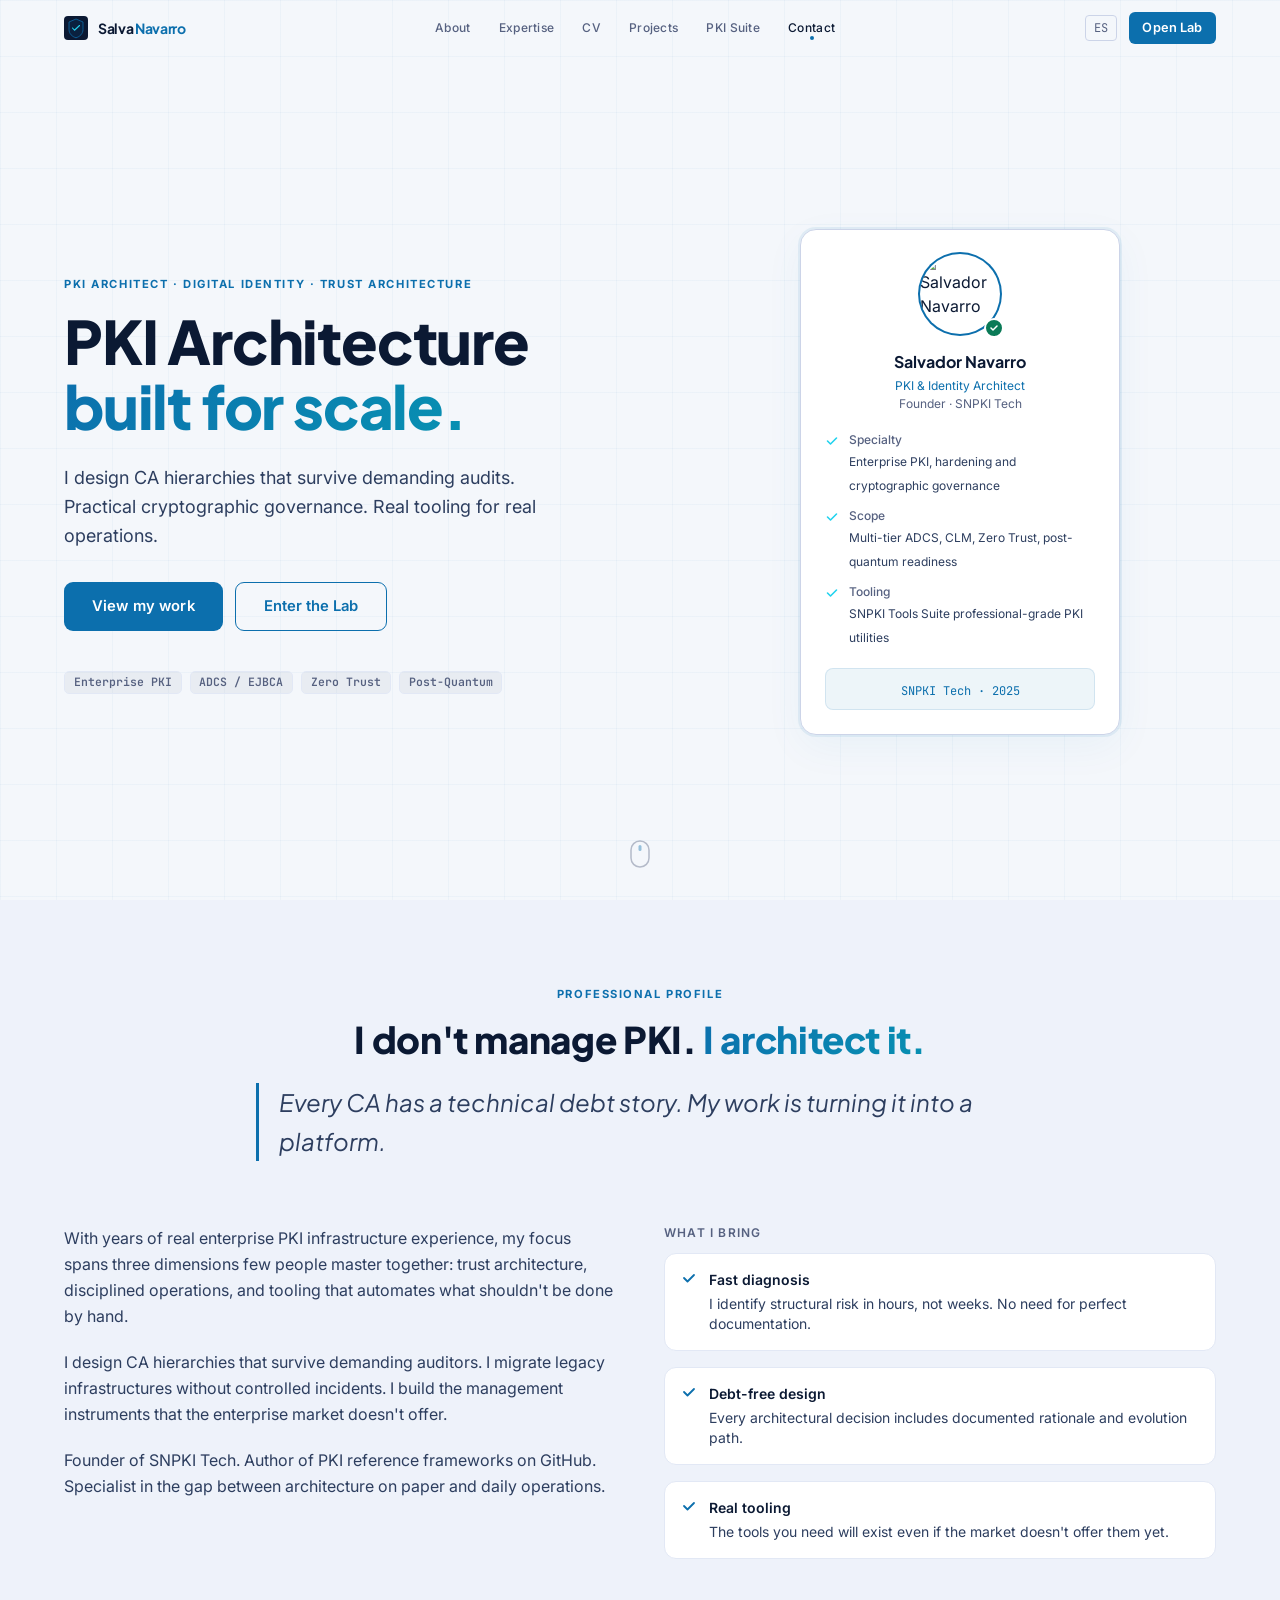
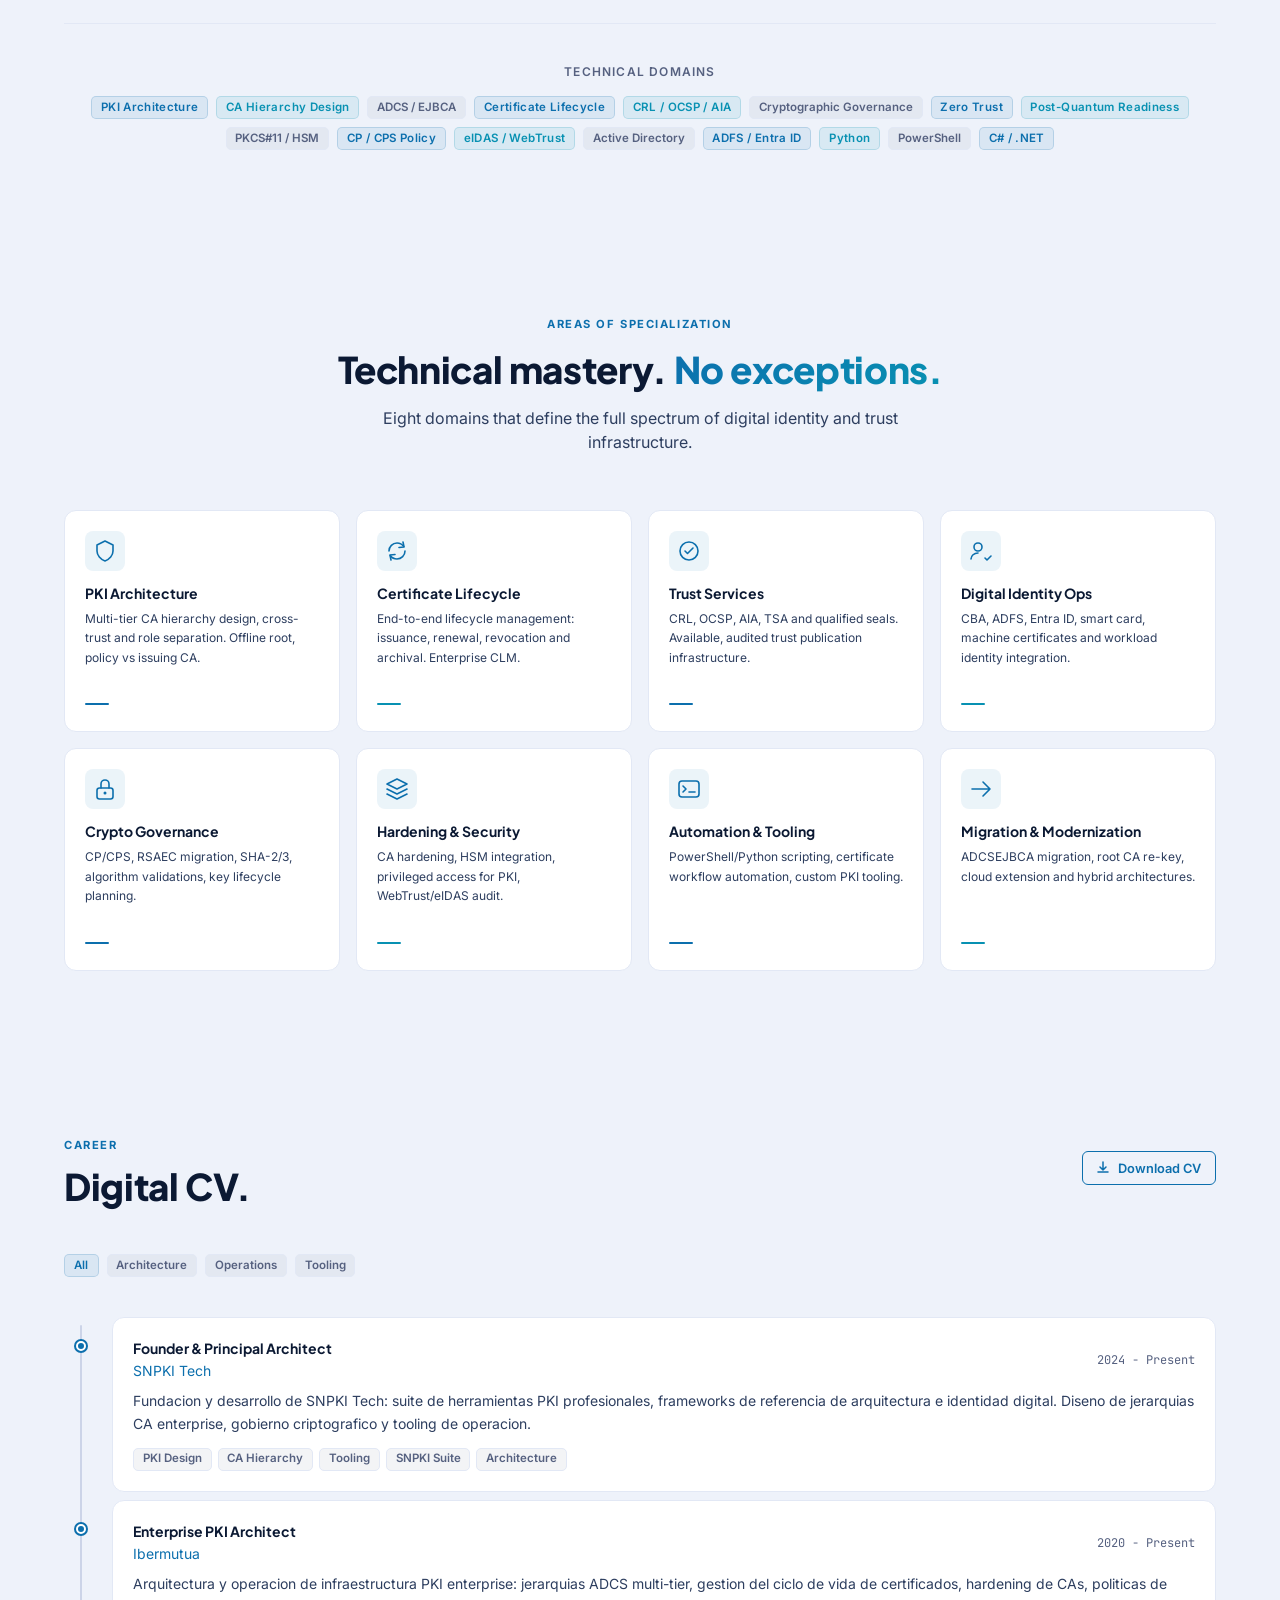
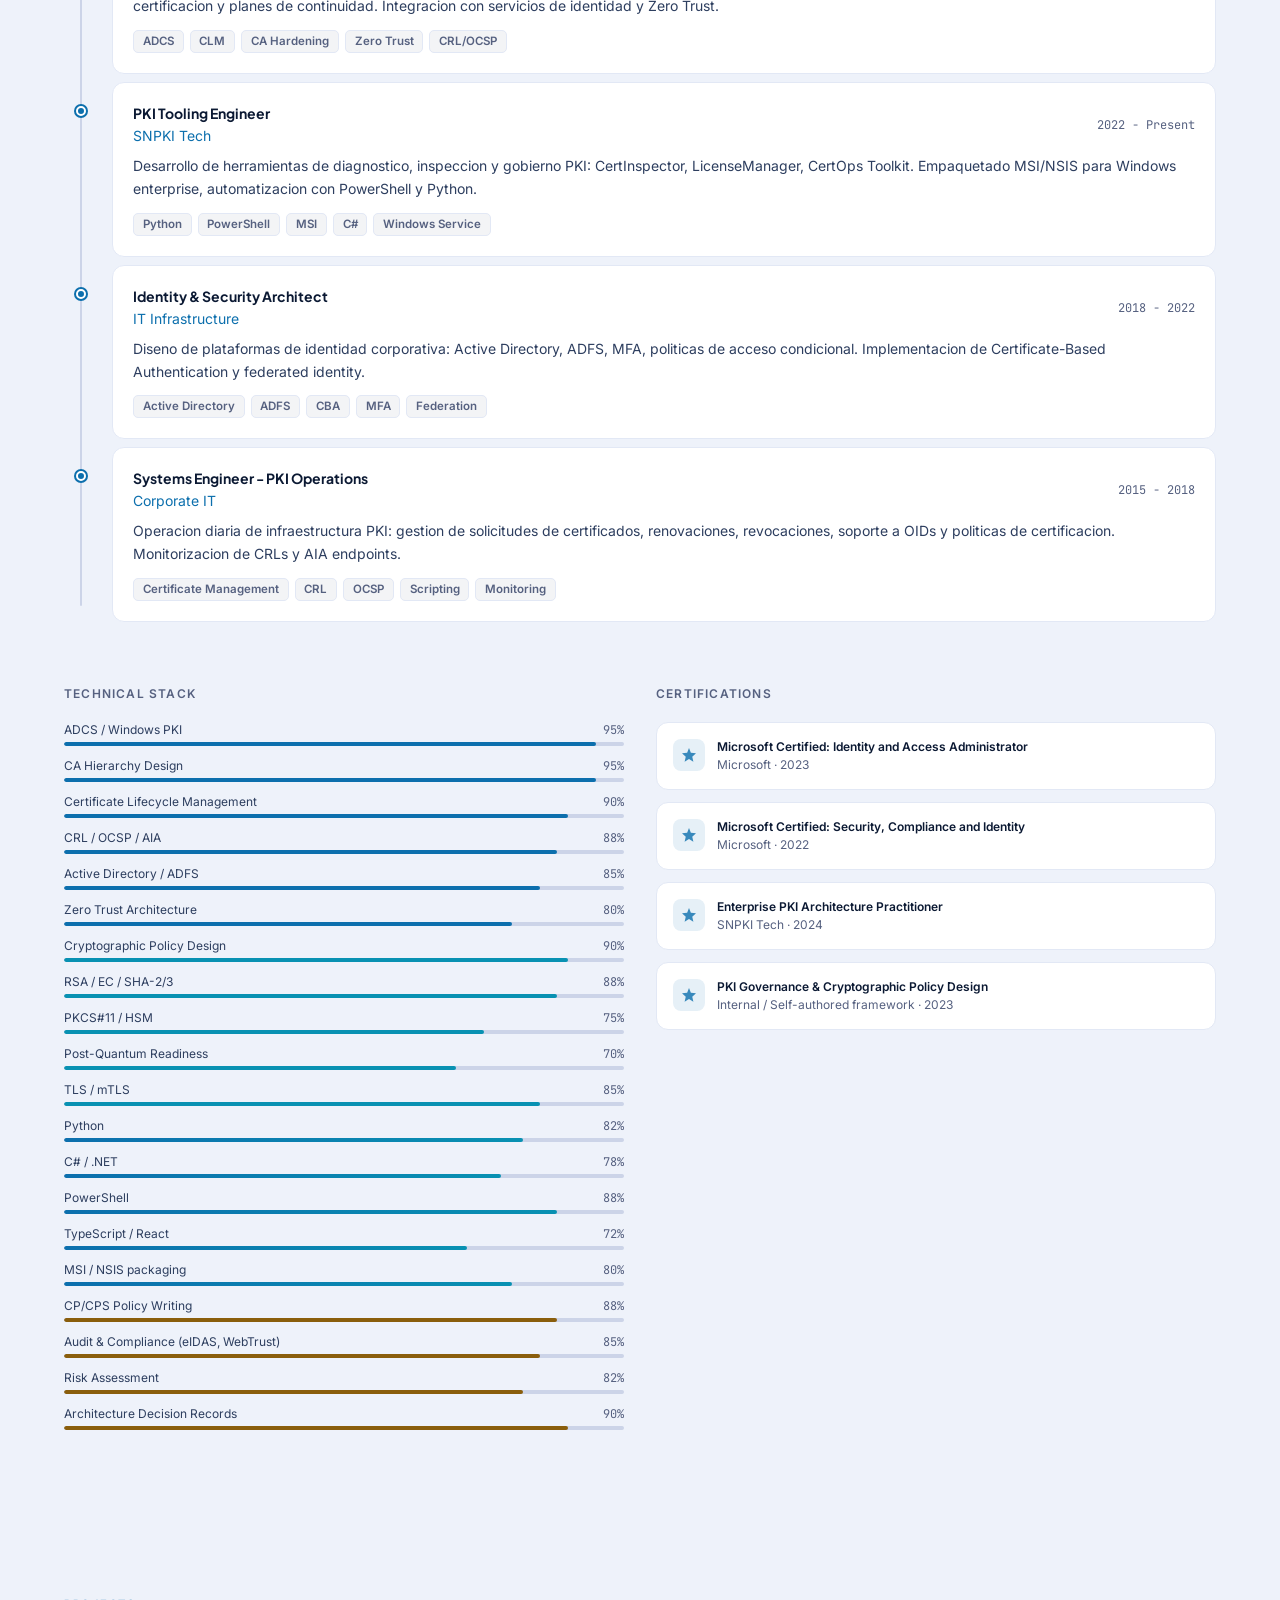
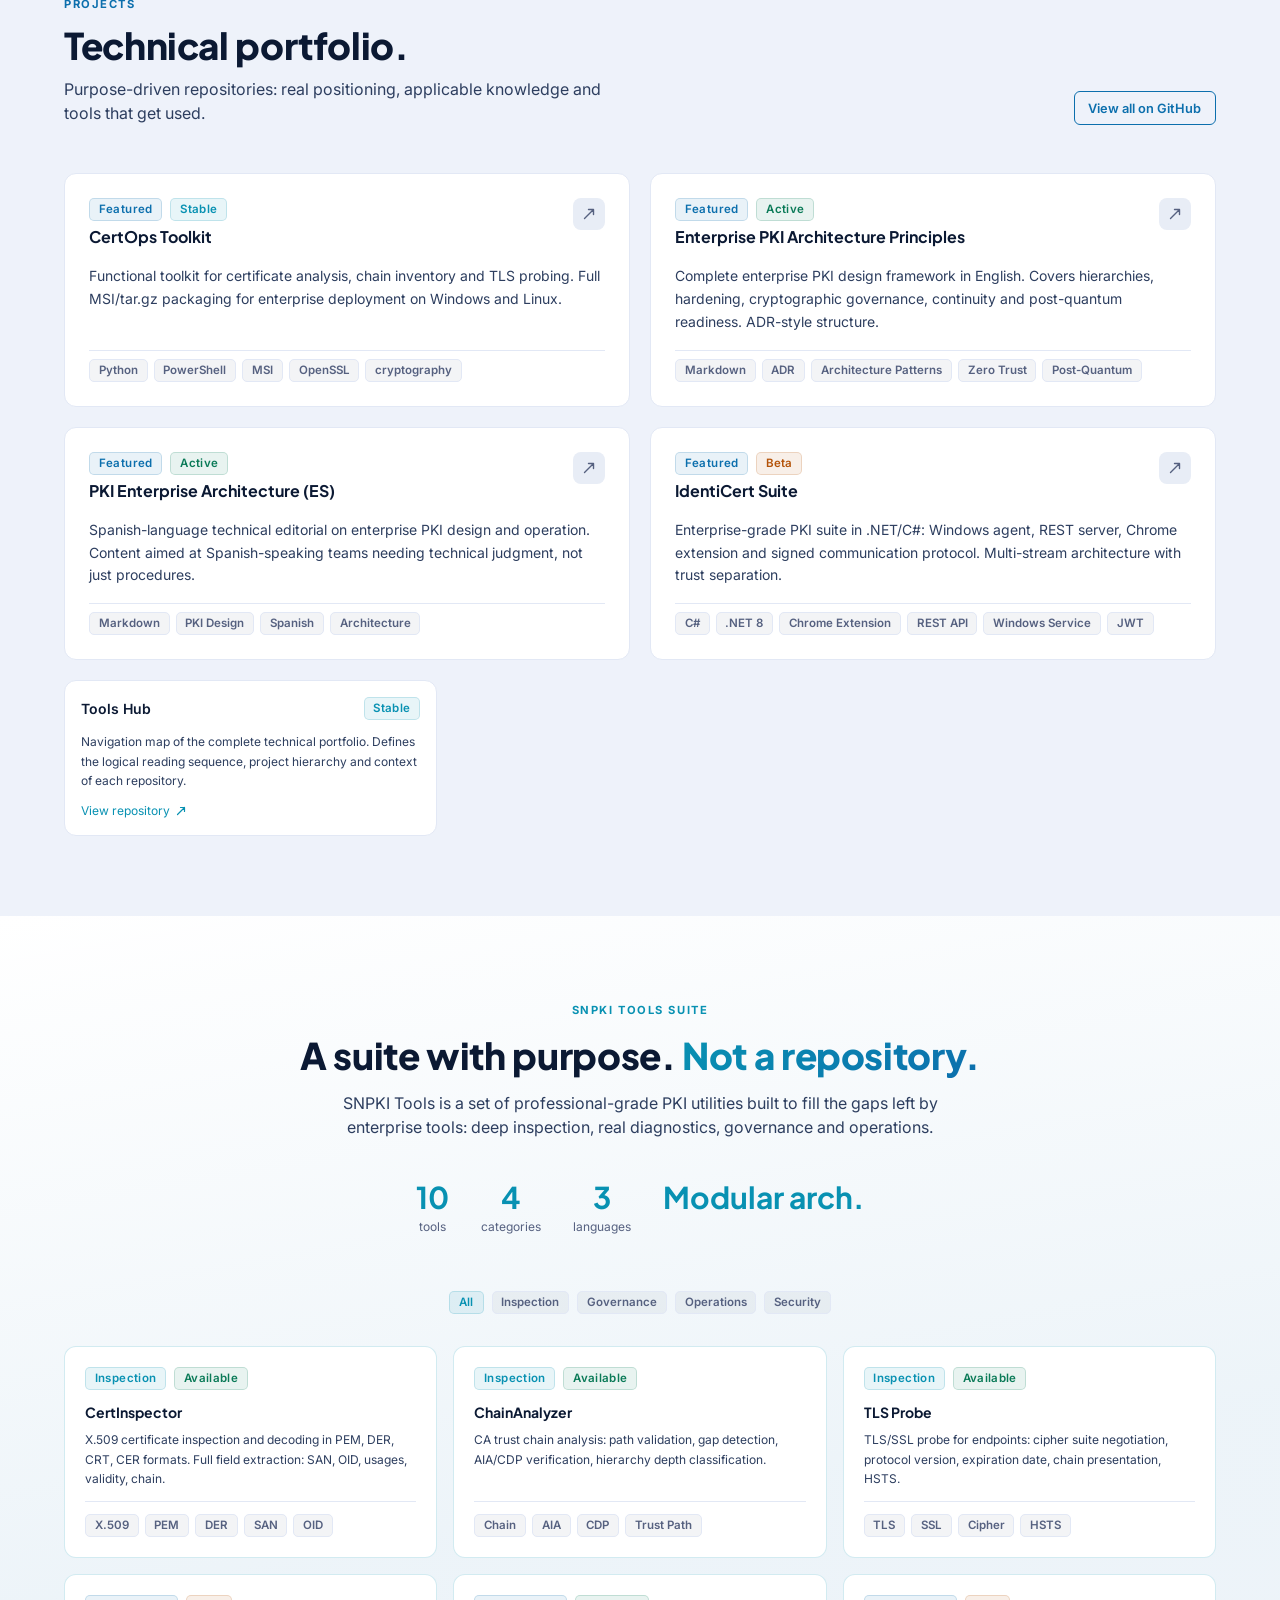
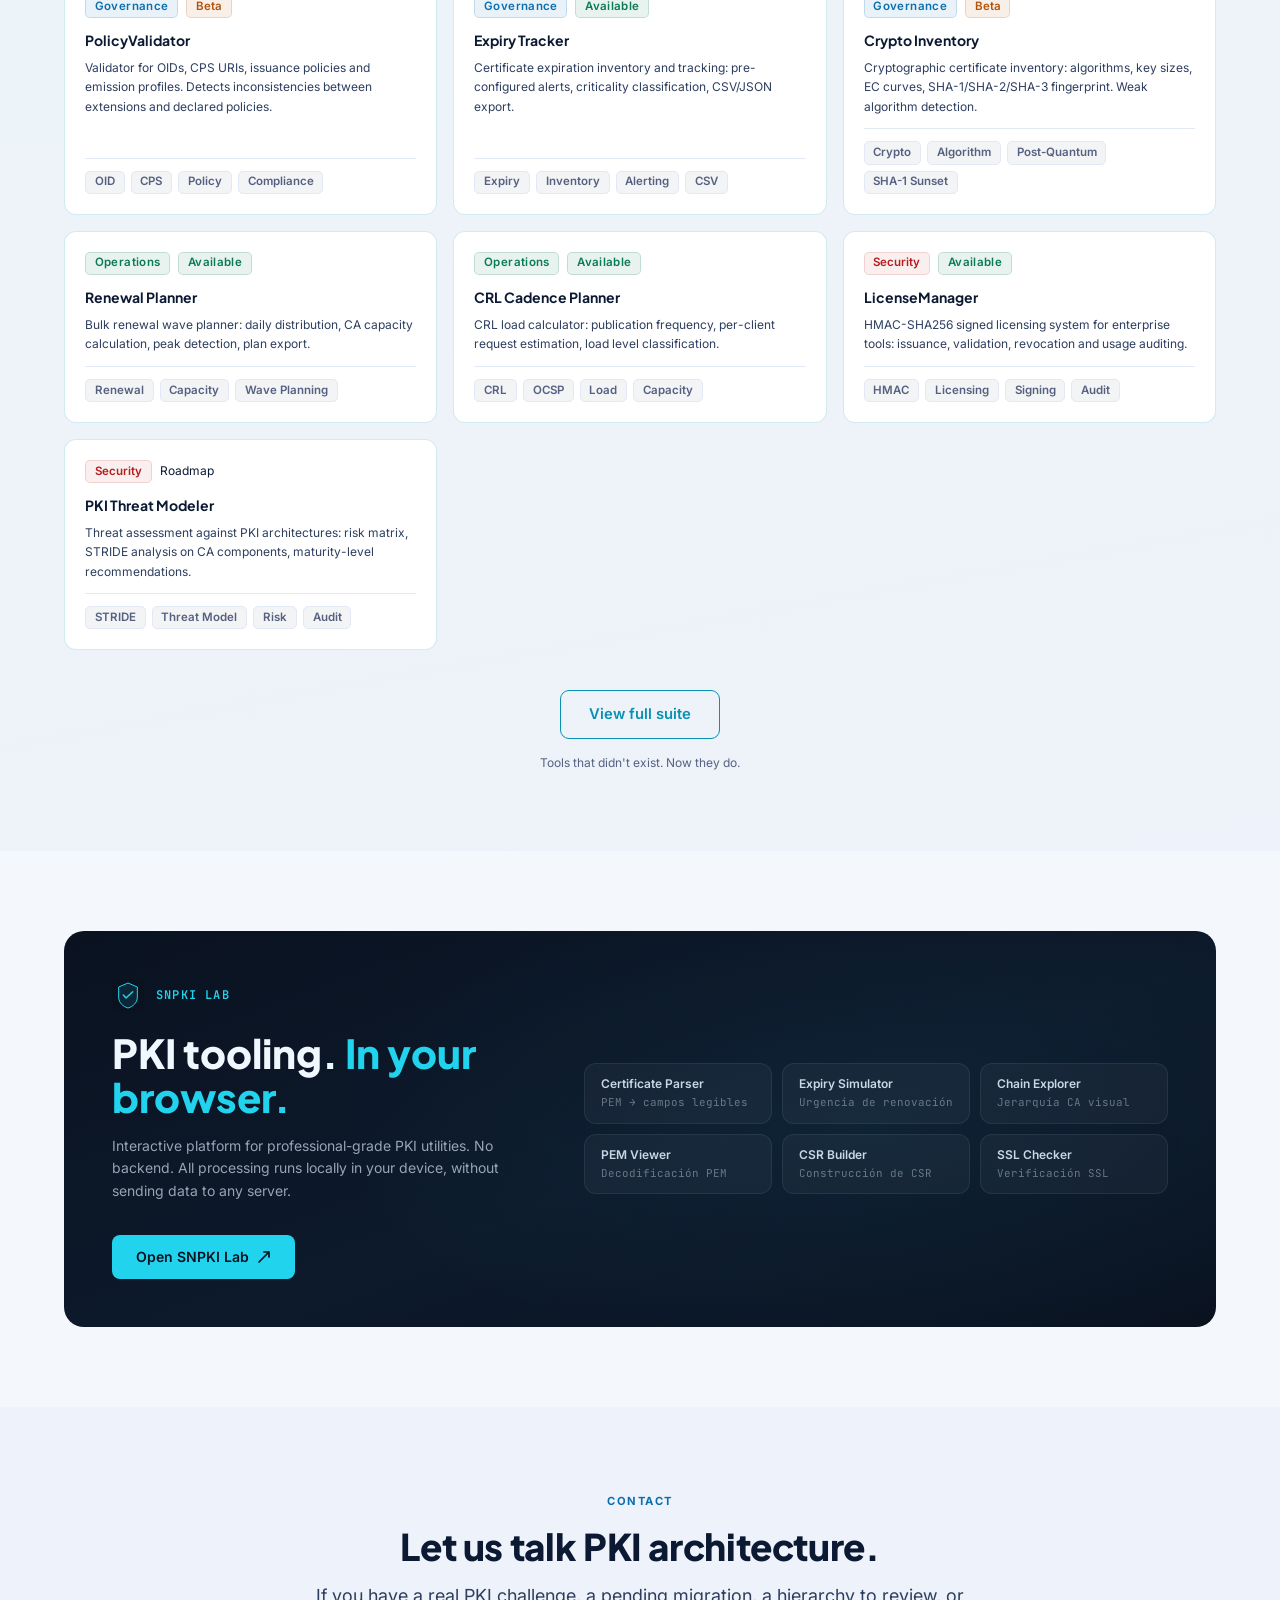
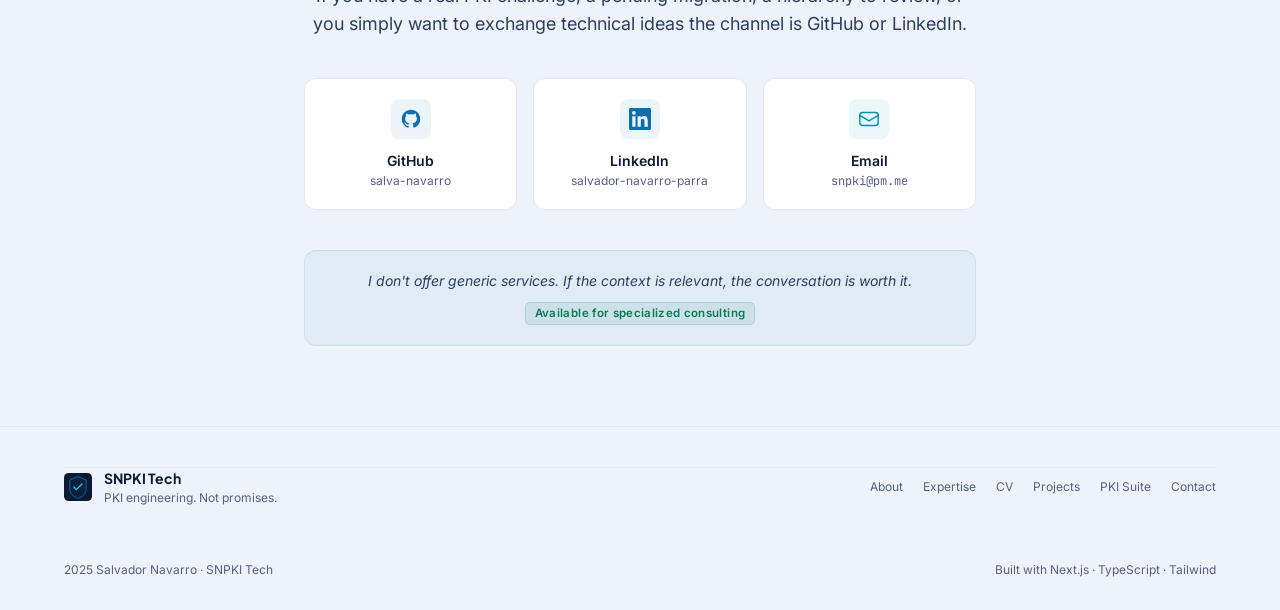
==== commit 3ffe9685: "feat: light theme redesign  Plus Jakarta Sans + cerulean accent palette - Complete globals.css rewri" ====
--- a/index.html
+++ b/index.html
@@ -1 +1 @@
-<!DOCTYPE html><html lang="es"><head><meta charSet="utf-8"/><meta name="viewport" content="width=device-width, initial-scale=1"/><link rel="preload" as="image" href="/assets/photo.jpg"/><link rel="stylesheet" href="/_next/static/chunks/0k6do9i.m9c2l.css" data-precedence="next"/><link rel="preload" as="script" fetchPriority="low" href="/_next/static/chunks/0ht900cau6_ur.js"/><script src="/_next/static/chunks/0dgq26a5_oy.a.js" async=""></script><script src="/_next/static/chunks/0bogtdbh.dcu1.js" async=""></script><script src="/_next/static/chunks/0174xh3wfsjm1.js" async=""></script><script src="/_next/static/chunks/turbopack-0.7-z33fgh4l6.js" async=""></script><script src="/_next/static/chunks/01xlw8hd842-c.js" async=""></script><script src="/_next/static/chunks/0d3shmwh5_nmn.js" async=""></script><script src="/_next/static/chunks/0n_usd9f~lk3u.js" async=""></script><link rel="preload" href="https://fonts.googleapis.com/css2?family=Syne:wght@400;700;800&amp;family=Inter:wght@300;400;500;600;700&amp;family=JetBrains+Mono:wght@400;500&amp;display=swap" as="style"/><link rel="preconnect" href="https://fonts.googleapis.com"/><link rel="preconnect" href="https://fonts.gstatic.com" crossorigin="anonymous"/><meta name="theme-color" content="#07090e"/><title>Salva Navarro | PKI &amp; Digital Identity Architect</title><meta name="description" content="Arquitectura PKI enterprise, gobierno criptográfico y suite SNPKI Tools. Portfolio profesional de Salva Navarro  identidad digital, certificados y tooling."/><meta name="author" content="Salva Navarro"/><meta name="keywords" content="PKI, Enterprise PKI, Digital Identity, Certificate Management, CA Hierarchy, ADCS, Zero Trust, Cryptographic Governance, Post-Quantum, SNPKI Tools, Certificate Lifecycle"/><meta name="creator" content="Salva Navarro"/><meta name="robots" content="index, follow"/><meta name="googlebot" content="index, follow"/><link rel="canonical" href="https://salva-navarro.github.io/"/><meta property="og:title" content="Salva Navarro | PKI &amp; Digital Identity Architect"/><meta property="og:description" content="Diseño jerarquías PKI enterprise que sobreviven a auditores exigentes. Fundador de SNPKI Tech."/><meta property="og:url" content="https://salva-navarro.github.io/"/><meta property="og:site_name" content="Salva Navarro · SNPKI"/><meta property="og:locale" content="es_ES"/><meta property="og:image" content="http://localhost:3000/assets/og-image.svg"/><meta property="og:image:width" content="1200"/><meta property="og:image:height" content="630"/><meta property="og:type" content="website"/><meta name="twitter:card" content="summary_large_image"/><meta name="twitter:title" content="Salva Navarro | PKI &amp; Digital Identity Architect"/><meta name="twitter:description" content="Arquitectura PKI enterprise, gobierno criptográfico y SNPKI Tools Suite."/><meta name="twitter:image" content="http://localhost:3000/assets/og-image.svg"/><link rel="icon" href="/favicon.svg" type="image/svg+xml"/><link rel="icon" href="/favicon.ico" sizes="any"/><link rel="apple-touch-icon" href="/apple-touch-icon.png"/><link href="https://fonts.googleapis.com/css2?family=Syne:wght@400;700;800&amp;family=Inter:wght@300;400;500;600;700&amp;family=JetBrains+Mono:wght@400;500&amp;display=swap" rel="stylesheet"/><script src="/_next/static/chunks/03~yq9q893hmn.js" noModule=""></script></head><body><div hidden=""><!--$--><!--/$--></div><nav class="fixed top-0 left-0 right-0 z-50 transition-all duration-300 bg-transparent"><div class="section-wrap flex items-center justify-between h-14 px-6"><a href="#" class="flex items-center gap-2.5 group" aria-label="Inicio"><svg width="24" height="24" viewBox="0 0 48 48" fill="none" aria-hidden="true"><rect width="48" height="48" rx="8" fill="#0b0f19"></rect><path d="M24 6 L38 12 L38 27 C38 35.5 31.5 41.5 24 43.5 C16.5 41.5 10 35.5 10 27 L10 12 Z" fill="rgba(124,107,251,0.1)" stroke="#7c6bfb" stroke-width="1.5"></path><polyline points="17,24 21,28.5 31,19" stroke="#22d3ee" stroke-width="2.2" stroke-linecap="round" stroke-linejoin="round"></polyline></svg><span class="font-display font-bold text-sm tracking-tight" style="color:var(--t1)">Salva <span style="color:var(--indigo)">Navarro</span></span></a><div class="hidden md:flex items-center gap-1"><a href="#sobre" class="relative px-3 py-1.5 text-xs font-medium tracking-wide transition-colors" style="color:var(--t1)">Sobre<span class="absolute bottom-0.5 left-1/2 -translate-x-1/2 w-1 h-1 rounded-full" style="background:var(--indigo)"></span></a><a href="#expertise" class="relative px-3 py-1.5 text-xs font-medium tracking-wide transition-colors" style="color:var(--t3)">Expertise</a><a href="#cv" class="relative px-3 py-1.5 text-xs font-medium tracking-wide transition-colors" style="color:var(--t3)">CV</a><a href="#proyectos" class="relative px-3 py-1.5 text-xs font-medium tracking-wide transition-colors" style="color:var(--t3)">Proyectos</a><a href="#pki-suite" class="relative px-3 py-1.5 text-xs font-medium tracking-wide transition-colors" style="color:var(--t3)">PKI Suite</a><a href="#lab" class="relative px-3 py-1.5 text-xs font-medium tracking-wide transition-colors" style="color:var(--t3)">Lab</a><a href="#contacto" class="relative px-3 py-1.5 text-xs font-medium tracking-wide transition-colors" style="color:var(--t3)">Contacto</a></div><div class="hidden md:flex items-center gap-3"><button class="text-xs font-mono px-2 py-1 rounded border transition-colors" style="color:var(--t3);border-color:var(--bd2)" aria-label="Cambiar idioma">EN</button><a href="#lab" class="btn-ice btn-sm">Abrir Lab</a></div><button class="md:hidden p-2 transition-colors" style="color:var(--t2)" aria-label="Abrir menú"><svg width="20" height="20" viewBox="0 0 20 20" fill="none"><path d="M3 5h14M3 10h14M3 15h14" stroke="currentColor" stroke-width="1.8" stroke-linecap="round"></path></svg></button></div></nav><main><section class="hero-gradient bg-grid relative min-h-screen flex items-center pt-16" aria-label="Hero"><div class="section-wrap px-6 py-20 w-full"><div class="flex flex-col lg:flex-row items-center gap-12 lg:gap-16"><div class="flex-1 max-w-2xl anim-fade-up"><span class="kicker mb-4 inline-block">PKI Architect · Digital Identity · Trust Architecture</span><h1 class="display-2xl mb-6">Arquitectura PKI<br/><span class="gradient-text-v">con criterio de plataforma.</span></h1><p class="text-lg leading-relaxed mb-8 max-w-lg" style="color:var(--t2)">Diseño jerarquías CA que sobreviven auditores exigentes. Gobierno criptográfico práctico. Tooling real para operación real.</p><div class="flex flex-wrap gap-3 mb-10"><a href="#proyectos" class="btn-primary btn-lg">Ver mi trabajo</a><a href="#lab" class="btn-ghost btn-lg">Entrar al Lab</a></div><div class="flex flex-wrap gap-2"><span class="tag-dim font-mono text-xs">PKI Enterprise</span><span class="tag-dim font-mono text-xs">ADCS / EJBCA</span><span class="tag-dim font-mono text-xs">Zero Trust</span><span class="tag-dim font-mono text-xs">Post-Quantum</span></div></div><div class="flex-shrink-0 w-full max-w-xs anim-fade-up delay-2"><div class="panel-v rounded-2xl p-6 glow-border-v"><div class="relative w-20 h-20 mx-auto mb-4"><div class="w-20 h-20 rounded-full overflow-hidden ring-2" style="--tw-ring-color:var(--indigo)"><img src="/assets/photo.jpg" alt="Salvador Navarro" class="w-full h-full object-cover"/></div><span class="absolute -bottom-1 -right-1 w-5 h-5 rounded-full border-2 flex items-center justify-center" style="background:var(--ok);border-color:var(--surface)"><svg width="10" height="10" viewBox="0 0 10 10" fill="none"><path d="M2 5L4 7L8 3" stroke="white" stroke-width="1.5" stroke-linecap="round" stroke-linejoin="round"></path></svg></span></div><div class="text-center mb-5"><h2 class="font-display font-bold text-base" style="color:var(--t1)">Salvador Navarro</h2><p class="text-xs mt-1" style="color:var(--indigo)">PKI &amp; Identity Architect</p><p class="text-xs mt-0.5" style="color:var(--t3)">Fundador · SNPKI Tech</p></div><div class="space-y-3 mb-5"><div class="flex gap-2.5 items-start"><svg class="flex-shrink-0 mt-0.5" width="14" height="14" viewBox="0 0 14 14" fill="none"><path d="M2.5 7L5.5 10L11.5 4" stroke="#22d3ee" stroke-width="1.6" stroke-linecap="round" stroke-linejoin="round"></path></svg><div><span class="text-xs font-medium block" style="color:var(--t3)">Especialidad</span><span class="text-xs" style="color:var(--t2)">PKI enterprise, hardening y gobierno criptográfico</span></div></div><div class="flex gap-2.5 items-start"><svg class="flex-shrink-0 mt-0.5" width="14" height="14" viewBox="0 0 14 14" fill="none"><path d="M2.5 7L5.5 10L11.5 4" stroke="#22d3ee" stroke-width="1.6" stroke-linecap="round" stroke-linejoin="round"></path></svg><div><span class="text-xs font-medium block" style="color:var(--t3)">Ámbito</span><span class="text-xs" style="color:var(--t2)">ADCS multi-tier, CLM, Zero Trust, post-quantum readiness</span></div></div><div class="flex gap-2.5 items-start"><svg class="flex-shrink-0 mt-0.5" width="14" height="14" viewBox="0 0 14 14" fill="none"><path d="M2.5 7L5.5 10L11.5 4" stroke="#22d3ee" stroke-width="1.6" stroke-linecap="round" stroke-linejoin="round"></path></svg><div><span class="text-xs font-medium block" style="color:var(--t3)">Tooling</span><span class="text-xs" style="color:var(--t2)">SNPKI Tools Suite  utilidades PKI de grado profesional</span></div></div></div><div class="rounded-lg px-3 py-2 text-center" style="background:rgba(124,107,251,0.08);border:1px solid rgba(124,107,251,0.15)"><span class="text-xs font-mono" style="color:var(--indigo)">SNPKI Tech · 2025</span></div></div></div></div></div><div class="absolute bottom-8 left-1/2 -translate-x-1/2 anim-float opacity-40"><svg width="20" height="28" viewBox="0 0 20 28" fill="none"><rect x="1" y="1" width="18" height="26" rx="9" stroke="currentColor" stroke-width="1.5" style="color:var(--t3)"></rect><rect x="8.5" y="5" width="3" height="6" rx="1.5" fill="currentColor" style="color:var(--indigo)"></rect></svg></div></section><section id="sobre" class="section-alt section-py"><div class="section-wrap px-6"><div class="max-w-3xl mx-auto mb-16 text-center"><span class="kicker mb-4 inline-block">Perfil profesional</span><h2 class="section-title">No gestiono PKI.<!-- --> <span class="gradient-text-v">La arquitecto.</span></h2><blockquote class="text-xl md:text-2xl font-display italic mt-6 leading-relaxed" style="color:var(--t2);border-left:3px solid var(--indigo);padding-left:1.25rem;text-align:left">Cada CA tiene una historia de deuda técnica. Mi trabajo es convertirla en plataforma.</blockquote></div><div class="grid lg:grid-cols-2 gap-12 items-start mb-16"><div class="space-y-5"><p class="leading-relaxed" style="color:var(--t2)">Con años de experiencia real en infraestructura PKI enterprise, mi foco está en tres dimensiones que pocas personas dominan juntas: arquitectura de confianza, operación disciplinada y tooling que automatiza lo que no debería hacerse a mano.</p><p class="leading-relaxed" style="color:var(--t2)">Diseño jerarquías CA que sobreviven a auditores exigentes. Migro infraestructuras legacy sin incidentes controlados. Construyo los instrumentos de gestión que el mercado enterprise no ofrece.</p><p class="leading-relaxed" style="color:var(--t2)">Fundador de SNPKI Tech. Autor de frameworks de referencia PKI en GitHub. Especialista en el gap entre arquitectura en papel y operación diaria.</p></div><div class="space-y-4"><p class="text-xs font-semibold tracking-widest uppercase mb-3" style="color:var(--t3)">Lo que aporto</p><div class="card card-hover p-4 flex gap-3 items-start"><svg width="16" height="16" viewBox="0 0 16 16" fill="none" class="flex-shrink-0"><path d="M3 8L6.5 11.5L13 5" stroke="#7c6bfb" stroke-width="1.8" stroke-linecap="round" stroke-linejoin="round"></path></svg><div><p class="font-semibold text-sm mb-1" style="color:var(--t1)">Diagnóstico rápido</p><p class="text-sm" style="color:var(--t2)">Localizo el riesgo estructural en horas, no semanas. Sin necesidad de documentación perfecta.</p></div></div><div class="card card-hover p-4 flex gap-3 items-start"><svg width="16" height="16" viewBox="0 0 16 16" fill="none" class="flex-shrink-0"><path d="M3 8L6.5 11.5L13 5" stroke="#7c6bfb" stroke-width="1.8" stroke-linecap="round" stroke-linejoin="round"></path></svg><div><p class="font-semibold text-sm mb-1" style="color:var(--t1)">Diseño sin deuda</p><p class="text-sm" style="color:var(--t2)">Cada decisión arquitectónica incluye razonamiento documentado y ruta de evolución.</p></div></div><div class="card card-hover p-4 flex gap-3 items-start"><svg width="16" height="16" viewBox="0 0 16 16" fill="none" class="flex-shrink-0"><path d="M3 8L6.5 11.5L13 5" stroke="#7c6bfb" stroke-width="1.8" stroke-linecap="round" stroke-linejoin="round"></path></svg><div><p class="font-semibold text-sm mb-1" style="color:var(--t1)">Tooling real</p><p class="text-sm" style="color:var(--t2)">Las herramientas que necesitas existirán aunque no existan todavía en el mercado.</p></div></div></div></div><div class="divider-h pt-10"><p class="text-xs font-semibold tracking-widest uppercase mb-4 text-center" style="color:var(--t3)">Dominios técnicos</p><div class="flex flex-wrap justify-center gap-2"><span class="tag-v text-xs">PKI Architecture</span><span class="tag-i text-xs">CA Hierarchy Design</span><span class="tag-dim text-xs">ADCS / EJBCA</span><span class="tag-v text-xs">Certificate Lifecycle</span><span class="tag-i text-xs">CRL / OCSP / AIA</span><span class="tag-dim text-xs">Cryptographic Governance</span><span class="tag-v text-xs">Zero Trust</span><span class="tag-i text-xs">Post-Quantum Readiness</span><span class="tag-dim text-xs">PKCS#11 / HSM</span><span class="tag-v text-xs">CP / CPS Policy</span><span class="tag-i text-xs">eIDAS / WebTrust</span><span class="tag-dim text-xs">Active Directory</span><span class="tag-v text-xs">ADFS / Entra ID</span><span class="tag-i text-xs">Python</span><span class="tag-dim text-xs">PowerShell</span><span class="tag-v text-xs">C# / .NET</span></div></div></div></section><section id="expertise" class="section-py" style="background:var(--void)"><div class="section-wrap px-6"><div class="text-center mb-14"><span class="kicker mb-4 inline-block">Áreas de especialización</span><h2 class="section-title">Dominio técnico.<!-- --> <span class="gradient-text-v">Sin excepciones.</span></h2><p class="mt-4 max-w-xl mx-auto" style="color:var(--t2)">Ocho dominios que definen el espectro completo de la identidad digital y la infraestructura de confianza.</p></div><div class="grid sm:grid-cols-2 lg:grid-cols-4 gap-4"><div class="card card-hover p-5 flex flex-col gap-3"><div class="icon-wrap icon-v self-start" style="color:var(--indigo)"><svg width="24" height="24" viewBox="0 0 24 24" fill="none"><path d="M12 2L20 6V12C20 16.4 16.5 20.5 12 22C7.5 20.5 4 16.4 4 12V6L12 2Z" stroke="currentColor" stroke-width="1.6" stroke-linejoin="round"></path></svg></div><div><h3 class="font-display font-bold text-sm mb-1.5" style="color:var(--t1)">PKI Architecture</h3><p class="text-xs leading-relaxed" style="color:var(--t2)">Diseño de jerarquías CA multi-tier, confianza cruzada y separación de roles. Root offline, política vs emisora.</p></div><div class="mt-auto pt-2"><span class="inline-block w-6 h-0.5 rounded-full" style="background:var(--indigo)"></span></div></div><div class="card card-hover p-5 flex flex-col gap-3"><div class="icon-wrap icon-v self-start" style="color:var(--indigo)"><svg width="24" height="24" viewBox="0 0 24 24" fill="none"><path d="M4 12C4 7.58 7.58 4 12 4C14.76 4 17.21 5.36 18.72 7.5M20 12C20 16.42 16.42 20 12 20C9.24 20 6.79 18.64 5.28 16.5" stroke="currentColor" stroke-width="1.6" stroke-linecap="round"></path><polyline points="18,3 19,8 14,8.5" stroke="currentColor" stroke-width="1.6" stroke-linecap="round" stroke-linejoin="round"></polyline><polyline points="6,21 5,16 10,15.5" stroke="currentColor" stroke-width="1.6" stroke-linecap="round" stroke-linejoin="round"></polyline></svg></div><div><h3 class="font-display font-bold text-sm mb-1.5" style="color:var(--t1)">Certificate Lifecycle</h3><p class="text-xs leading-relaxed" style="color:var(--t2)">Gestión end-to-end del ciclo de vida: emisión, renovación, revocación y archivo. CLM enterprise.</p></div><div class="mt-auto pt-2"><span class="inline-block w-6 h-0.5 rounded-full" style="background:var(--ice)"></span></div></div><div class="card card-hover p-5 flex flex-col gap-3"><div class="icon-wrap icon-v self-start" style="color:var(--indigo)"><svg width="24" height="24" viewBox="0 0 24 24" fill="none"><circle cx="12" cy="12" r="9" stroke="currentColor" stroke-width="1.6"></circle><path d="M8 12L10.5 14.5L16 9" stroke="currentColor" stroke-width="1.6" stroke-linecap="round" stroke-linejoin="round"></path></svg></div><div><h3 class="font-display font-bold text-sm mb-1.5" style="color:var(--t1)">Trust Services</h3><p class="text-xs leading-relaxed" style="color:var(--t2)">CRL, OCSP, AIA, TSA y sellos cualificados. Infraestructura de publicación de confianza disponible y auditada.</p></div><div class="mt-auto pt-2"><span class="inline-block w-6 h-0.5 rounded-full" style="background:var(--indigo)"></span></div></div><div class="card card-hover p-5 flex flex-col gap-3"><div class="icon-wrap icon-v self-start" style="color:var(--indigo)"><svg width="24" height="24" viewBox="0 0 24 24" fill="none"><circle cx="9" cy="8" r="4" stroke="currentColor" stroke-width="1.6"></circle><path d="M2 20C2 16.69 5.13 14 9 14" stroke="currentColor" stroke-width="1.6" stroke-linecap="round"></path><path d="M16 19L18 21L22 17" stroke="currentColor" stroke-width="1.6" stroke-linecap="round" stroke-linejoin="round"></path></svg></div><div><h3 class="font-display font-bold text-sm mb-1.5" style="color:var(--t1)">Digital Identity Ops</h3><p class="text-xs leading-relaxed" style="color:var(--t2)">CBA, ADFS, Entra ID, smart card, certificados de máquina y workload identity integration.</p></div><div class="mt-auto pt-2"><span class="inline-block w-6 h-0.5 rounded-full" style="background:var(--ice)"></span></div></div><div class="card card-hover p-5 flex flex-col gap-3"><div class="icon-wrap icon-v self-start" style="color:var(--indigo)"><svg width="24" height="24" viewBox="0 0 24 24" fill="none"><rect x="4" y="11" width="16" height="11" rx="2.5" stroke="currentColor" stroke-width="1.6"></rect><path d="M8 11V7C8 4.79 9.79 3 12 3C14.21 3 16 4.79 16 7V11" stroke="currentColor" stroke-width="1.6" stroke-linecap="round"></path><circle cx="12" cy="16" r="1.5" fill="currentColor"></circle></svg></div><div><h3 class="font-display font-bold text-sm mb-1.5" style="color:var(--t1)">Crypto Governance</h3><p class="text-xs leading-relaxed" style="color:var(--t2)">CP/CPS, RSAEC migration, SHA-2/3, validaciones de algoritmos, life of key planning.</p></div><div class="mt-auto pt-2"><span class="inline-block w-6 h-0.5 rounded-full" style="background:var(--indigo)"></span></div></div><div class="card card-hover p-5 flex flex-col gap-3"><div class="icon-wrap icon-v self-start" style="color:var(--indigo)"><svg width="24" height="24" viewBox="0 0 24 24" fill="none"><path d="M12 2L22 7L12 12L2 7L12 2Z" stroke="currentColor" stroke-width="1.6" stroke-linejoin="round"></path><path d="M2 12L12 17L22 12" stroke="currentColor" stroke-width="1.6" stroke-linecap="round" stroke-linejoin="round"></path><path d="M2 17L12 22L22 17" stroke="currentColor" stroke-width="1.6" stroke-linecap="round" stroke-linejoin="round"></path></svg></div><div><h3 class="font-display font-bold text-sm mb-1.5" style="color:var(--t1)">Hardening &amp; Security</h3><p class="text-xs leading-relaxed" style="color:var(--t2)">CA hardening, HSM integration, privileged access para PKI, auditoría WebTrust/eIDAS.</p></div><div class="mt-auto pt-2"><span class="inline-block w-6 h-0.5 rounded-full" style="background:var(--ice)"></span></div></div><div class="card card-hover p-5 flex flex-col gap-3"><div class="icon-wrap icon-v self-start" style="color:var(--indigo)"><svg width="24" height="24" viewBox="0 0 24 24" fill="none"><rect x="2" y="4" width="20" height="16" rx="3" stroke="currentColor" stroke-width="1.6"></rect><path d="M6 9L9 12L6 15" stroke="currentColor" stroke-width="1.6" stroke-linecap="round" stroke-linejoin="round"></path><path d="M12 15H18" stroke="currentColor" stroke-width="1.6" stroke-linecap="round"></path></svg></div><div><h3 class="font-display font-bold text-sm mb-1.5" style="color:var(--t1)">Automation &amp; Tooling</h3><p class="text-xs leading-relaxed" style="color:var(--t2)">Scripting PowerShell/Python, automatización de flujos de certificados, custom tooling PKI.</p></div><div class="mt-auto pt-2"><span class="inline-block w-6 h-0.5 rounded-full" style="background:var(--indigo)"></span></div></div><div class="card card-hover p-5 flex flex-col gap-3"><div class="icon-wrap icon-v self-start" style="color:var(--indigo)"><svg width="24" height="24" viewBox="0 0 24 24" fill="none"><path d="M3 12H21M14 5L21 12L14 19" stroke="currentColor" stroke-width="1.6" stroke-linecap="round" stroke-linejoin="round"></path></svg></div><div><h3 class="font-display font-bold text-sm mb-1.5" style="color:var(--t1)">Migration &amp; Modernization</h3><p class="text-xs leading-relaxed" style="color:var(--t2)">Migración ADCSEJBCA, re-key de CA raíz, extensión a cloud y arquitecturas híbridas.</p></div><div class="mt-auto pt-2"><span class="inline-block w-6 h-0.5 rounded-full" style="background:var(--ice)"></span></div></div></div></div></section><section id="cv" class="section-alt section-py"><div class="section-wrap px-6"><div class="flex flex-col md:flex-row items-start md:items-center justify-between gap-6 mb-12"><div><span class="kicker mb-3 inline-block">Trayectoria</span><h2 class="section-title">CV Digital.</h2></div><a href="/cv-salvador-navarro.pdf" class="btn-ghost btn-sm flex items-center gap-2"><svg width="14" height="14" viewBox="0 0 14 14" fill="none"><path d="M7 1V9M4 6L7 9L10 6" stroke="currentColor" stroke-width="1.5" stroke-linecap="round" stroke-linejoin="round"></path><path d="M2 11H12" stroke="currentColor" stroke-width="1.5" stroke-linecap="round"></path></svg>Descargar CV</a></div><div class="flex flex-wrap gap-2 mb-10"><button class="tag-v text-xs cursor-pointer">Todo</button><button class="tag-dim text-xs cursor-pointer">Arquitectura</button><button class="tag-dim text-xs cursor-pointer">Operación</button><button class="tag-dim text-xs cursor-pointer">Tooling</button></div><div class="timeline mb-16"><div class="relative pl-10"><div class="tl-dot"></div><div class="card p-5 mb-2"><div class="flex flex-col sm:flex-row sm:items-center justify-between gap-1 mb-2"><div><h3 class="font-display font-bold text-sm" style="color:var(--t1)">Founder &amp; Principal Architect</h3><span class="text-sm" style="color:var(--indigo)">SNPKI Tech</span></div><span class="text-xs font-mono flex-shrink-0" style="color:var(--t3)">2024 - Presente</span></div><p class="text-sm mb-3 leading-relaxed" style="color:var(--t2)">Fundacion y desarrollo de SNPKI Tech: suite de herramientas PKI profesionales, frameworks de referencia de arquitectura e identidad digital. Diseno de jerarquias CA enterprise, gobierno criptografico y tooling de operacion.</p><div class="flex flex-wrap gap-1.5"><span class="tag-dim text-xs">PKI Design</span><span class="tag-dim text-xs">CA Hierarchy</span><span class="tag-dim text-xs">Tooling</span><span class="tag-dim text-xs">SNPKI Suite</span><span class="tag-dim text-xs">Architecture</span></div></div></div><div class="relative pl-10"><div class="tl-dot"></div><div class="card p-5 mb-2"><div class="flex flex-col sm:flex-row sm:items-center justify-between gap-1 mb-2"><div><h3 class="font-display font-bold text-sm" style="color:var(--t1)">Enterprise PKI Architect</h3><span class="text-sm" style="color:var(--indigo)">Ibermutua</span></div><span class="text-xs font-mono flex-shrink-0" style="color:var(--t3)">2020 - Presente</span></div><p class="text-sm mb-3 leading-relaxed" style="color:var(--t2)">Arquitectura y operacion de infraestructura PKI enterprise: jerarquias ADCS multi-tier, gestion del ciclo de vida de certificados, hardening de CAs, politicas de certificacion y planes de continuidad. Integracion con servicios de identidad y Zero Trust.</p><div class="flex flex-wrap gap-1.5"><span class="tag-dim text-xs">ADCS</span><span class="tag-dim text-xs">CLM</span><span class="tag-dim text-xs">CA Hardening</span><span class="tag-dim text-xs">Zero Trust</span><span class="tag-dim text-xs">CRL/OCSP</span></div></div></div><div class="relative pl-10"><div class="tl-dot"></div><div class="card p-5 mb-2"><div class="flex flex-col sm:flex-row sm:items-center justify-between gap-1 mb-2"><div><h3 class="font-display font-bold text-sm" style="color:var(--t1)">PKI Tooling Engineer</h3><span class="text-sm" style="color:var(--indigo)">SNPKI Tech</span></div><span class="text-xs font-mono flex-shrink-0" style="color:var(--t3)">2022 - Presente</span></div><p class="text-sm mb-3 leading-relaxed" style="color:var(--t2)">Desarrollo de herramientas de diagnostico, inspeccion y gobierno PKI: CertInspector, LicenseManager, CertOps Toolkit. Empaquetado MSI/NSIS para Windows enterprise, automatizacion con PowerShell y Python.</p><div class="flex flex-wrap gap-1.5"><span class="tag-dim text-xs">Python</span><span class="tag-dim text-xs">PowerShell</span><span class="tag-dim text-xs">MSI</span><span class="tag-dim text-xs">C#</span><span class="tag-dim text-xs">Windows Service</span></div></div></div><div class="relative pl-10"><div class="tl-dot"></div><div class="card p-5 mb-2"><div class="flex flex-col sm:flex-row sm:items-center justify-between gap-1 mb-2"><div><h3 class="font-display font-bold text-sm" style="color:var(--t1)">Identity &amp; Security Architect</h3><span class="text-sm" style="color:var(--indigo)">IT Infrastructure</span></div><span class="text-xs font-mono flex-shrink-0" style="color:var(--t3)">2018 - 2022</span></div><p class="text-sm mb-3 leading-relaxed" style="color:var(--t2)">Diseno de plataformas de identidad corporativa: Active Directory, ADFS, MFA, politicas de acceso condicional. Implementacion de Certificate-Based Authentication y federated identity.</p><div class="flex flex-wrap gap-1.5"><span class="tag-dim text-xs">Active Directory</span><span class="tag-dim text-xs">ADFS</span><span class="tag-dim text-xs">CBA</span><span class="tag-dim text-xs">MFA</span><span class="tag-dim text-xs">Federation</span></div></div></div><div class="relative pl-10"><div class="tl-dot"></div><div class="card p-5 mb-2"><div class="flex flex-col sm:flex-row sm:items-center justify-between gap-1 mb-2"><div><h3 class="font-display font-bold text-sm" style="color:var(--t1)">Systems Engineer - PKI Operations</h3><span class="text-sm" style="color:var(--indigo)">Corporate IT</span></div><span class="text-xs font-mono flex-shrink-0" style="color:var(--t3)">2015 - 2018</span></div><p class="text-sm mb-3 leading-relaxed" style="color:var(--t2)">Operacion diaria de infraestructura PKI: gestion de solicitudes de certificados, renovaciones, revocaciones, soporte a OIDs y politicas de certificacion. Monitorizacion de CRLs y AIA endpoints.</p><div class="flex flex-wrap gap-1.5"><span class="tag-dim text-xs">Certificate Management</span><span class="tag-dim text-xs">CRL</span><span class="tag-dim text-xs">OCSP</span><span class="tag-dim text-xs">Scripting</span><span class="tag-dim text-xs">Monitoring</span></div></div></div></div><div class="grid md:grid-cols-2 gap-8"><div><p class="text-xs font-semibold tracking-widest uppercase mb-5" style="color:var(--t3)">Stack técnico</p><div class="space-y-3"><div><div class="flex justify-between mb-1"><span class="text-xs" style="color:var(--t2)">ADCS / Windows PKI</span><span class="text-xs font-mono" style="color:var(--t3)">95<!-- -->%</span></div><div class="h-1 rounded-full overflow-hidden" style="background:var(--bd2)"><div class="h-1 rounded-full transition-all duration-700" style="width:95%;background:var(--indigo)"></div></div></div><div><div class="flex justify-between mb-1"><span class="text-xs" style="color:var(--t2)">CA Hierarchy Design</span><span class="text-xs font-mono" style="color:var(--t3)">95<!-- -->%</span></div><div class="h-1 rounded-full overflow-hidden" style="background:var(--bd2)"><div class="h-1 rounded-full transition-all duration-700" style="width:95%;background:var(--indigo)"></div></div></div><div><div class="flex justify-between mb-1"><span class="text-xs" style="color:var(--t2)">Certificate Lifecycle Management</span><span class="text-xs font-mono" style="color:var(--t3)">90<!-- -->%</span></div><div class="h-1 rounded-full overflow-hidden" style="background:var(--bd2)"><div class="h-1 rounded-full transition-all duration-700" style="width:90%;background:var(--indigo)"></div></div></div><div><div class="flex justify-between mb-1"><span class="text-xs" style="color:var(--t2)">CRL / OCSP / AIA</span><span class="text-xs font-mono" style="color:var(--t3)">88<!-- -->%</span></div><div class="h-1 rounded-full overflow-hidden" style="background:var(--bd2)"><div class="h-1 rounded-full transition-all duration-700" style="width:88%;background:var(--indigo)"></div></div></div><div><div class="flex justify-between mb-1"><span class="text-xs" style="color:var(--t2)">Active Directory / ADFS</span><span class="text-xs font-mono" style="color:var(--t3)">85<!-- -->%</span></div><div class="h-1 rounded-full overflow-hidden" style="background:var(--bd2)"><div class="h-1 rounded-full transition-all duration-700" style="width:85%;background:var(--indigo)"></div></div></div><div><div class="flex justify-between mb-1"><span class="text-xs" style="color:var(--t2)">Zero Trust Architecture</span><span class="text-xs font-mono" style="color:var(--t3)">80<!-- -->%</span></div><div class="h-1 rounded-full overflow-hidden" style="background:var(--bd2)"><div class="h-1 rounded-full transition-all duration-700" style="width:80%;background:var(--indigo)"></div></div></div><div><div class="flex justify-between mb-1"><span class="text-xs" style="color:var(--t2)">Cryptographic Policy Design</span><span class="text-xs font-mono" style="color:var(--t3)">90<!-- -->%</span></div><div class="h-1 rounded-full overflow-hidden" style="background:var(--bd2)"><div class="h-1 rounded-full transition-all duration-700" style="width:90%;background:var(--ice)"></div></div></div><div><div class="flex justify-between mb-1"><span class="text-xs" style="color:var(--t2)">RSA / EC / SHA-2/3</span><span class="text-xs font-mono" style="color:var(--t3)">88<!-- -->%</span></div><div class="h-1 rounded-full overflow-hidden" style="background:var(--bd2)"><div class="h-1 rounded-full transition-all duration-700" style="width:88%;background:var(--ice)"></div></div></div><div><div class="flex justify-between mb-1"><span class="text-xs" style="color:var(--t2)">PKCS#11 / HSM</span><span class="text-xs font-mono" style="color:var(--t3)">75<!-- -->%</span></div><div class="h-1 rounded-full overflow-hidden" style="background:var(--bd2)"><div class="h-1 rounded-full transition-all duration-700" style="width:75%;background:var(--ice)"></div></div></div><div><div class="flex justify-between mb-1"><span class="text-xs" style="color:var(--t2)">Post-Quantum Readiness</span><span class="text-xs font-mono" style="color:var(--t3)">70<!-- -->%</span></div><div class="h-1 rounded-full overflow-hidden" style="background:var(--bd2)"><div class="h-1 rounded-full transition-all duration-700" style="width:70%;background:var(--ice)"></div></div></div><div><div class="flex justify-between mb-1"><span class="text-xs" style="color:var(--t2)">TLS / mTLS</span><span class="text-xs font-mono" style="color:var(--t3)">85<!-- -->%</span></div><div class="h-1 rounded-full overflow-hidden" style="background:var(--bd2)"><div class="h-1 rounded-full transition-all duration-700" style="width:85%;background:var(--ice)"></div></div></div><div><div class="flex justify-between mb-1"><span class="text-xs" style="color:var(--t2)">Python</span><span class="text-xs font-mono" style="color:var(--t3)">82<!-- -->%</span></div><div class="h-1 rounded-full overflow-hidden" style="background:var(--bd2)"><div class="h-1 rounded-full transition-all duration-700" style="width:82%;background:linear-gradient(90deg,var(--indigo),var(--ice))"></div></div></div><div><div class="flex justify-between mb-1"><span class="text-xs" style="color:var(--t2)">C# / .NET</span><span class="text-xs font-mono" style="color:var(--t3)">78<!-- -->%</span></div><div class="h-1 rounded-full overflow-hidden" style="background:var(--bd2)"><div class="h-1 rounded-full transition-all duration-700" style="width:78%;background:linear-gradient(90deg,var(--indigo),var(--ice))"></div></div></div><div><div class="flex justify-between mb-1"><span class="text-xs" style="color:var(--t2)">PowerShell</span><span class="text-xs font-mono" style="color:var(--t3)">88<!-- -->%</span></div><div class="h-1 rounded-full overflow-hidden" style="background:var(--bd2)"><div class="h-1 rounded-full transition-all duration-700" style="width:88%;background:linear-gradient(90deg,var(--indigo),var(--ice))"></div></div></div><div><div class="flex justify-between mb-1"><span class="text-xs" style="color:var(--t2)">TypeScript / React</span><span class="text-xs font-mono" style="color:var(--t3)">72<!-- -->%</span></div><div class="h-1 rounded-full overflow-hidden" style="background:var(--bd2)"><div class="h-1 rounded-full transition-all duration-700" style="width:72%;background:linear-gradient(90deg,var(--indigo),var(--ice))"></div></div></div><div><div class="flex justify-between mb-1"><span class="text-xs" style="color:var(--t2)">MSI / NSIS packaging</span><span class="text-xs font-mono" style="color:var(--t3)">80<!-- -->%</span></div><div class="h-1 rounded-full overflow-hidden" style="background:var(--bd2)"><div class="h-1 rounded-full transition-all duration-700" style="width:80%;background:linear-gradient(90deg,var(--indigo),var(--ice))"></div></div></div><div><div class="flex justify-between mb-1"><span class="text-xs" style="color:var(--t2)">CP/CPS Policy Writing</span><span class="text-xs font-mono" style="color:var(--t3)">88<!-- -->%</span></div><div class="h-1 rounded-full overflow-hidden" style="background:var(--bd2)"><div class="h-1 rounded-full transition-all duration-700" style="width:88%;background:var(--gold)"></div></div></div><div><div class="flex justify-between mb-1"><span class="text-xs" style="color:var(--t2)">Audit &amp; Compliance (eIDAS, WebTrust)</span><span class="text-xs font-mono" style="color:var(--t3)">85<!-- -->%</span></div><div class="h-1 rounded-full overflow-hidden" style="background:var(--bd2)"><div class="h-1 rounded-full transition-all duration-700" style="width:85%;background:var(--gold)"></div></div></div><div><div class="flex justify-between mb-1"><span class="text-xs" style="color:var(--t2)">Risk Assessment</span><span class="text-xs font-mono" style="color:var(--t3)">82<!-- -->%</span></div><div class="h-1 rounded-full overflow-hidden" style="background:var(--bd2)"><div class="h-1 rounded-full transition-all duration-700" style="width:82%;background:var(--gold)"></div></div></div><div><div class="flex justify-between mb-1"><span class="text-xs" style="color:var(--t2)">Architecture Decision Records</span><span class="text-xs font-mono" style="color:var(--t3)">90<!-- -->%</span></div><div class="h-1 rounded-full overflow-hidden" style="background:var(--bd2)"><div class="h-1 rounded-full transition-all duration-700" style="width:90%;background:var(--gold)"></div></div></div></div></div><div><p class="text-xs font-semibold tracking-widest uppercase mb-5" style="color:var(--t3)">Certificaciones</p><div class="space-y-3"><div class="card p-4 flex items-start gap-3"><div class="w-8 h-8 rounded-lg flex-shrink-0 flex items-center justify-center" style="background:rgba(124,107,251,0.12)"><svg width="16" height="16" viewBox="0 0 16 16" fill="none"><path d="M8 1L9.85 5.85L15 6.27L11.25 9.67L12.39 14.73L8 12.1L3.61 14.73L4.75 9.67L1 6.27L6.15 5.85L8 1Z" fill="#7c6bfb" opacity="0.8"></path></svg></div><div><p class="text-xs font-semibold" style="color:var(--t1)">Microsoft Certified: Identity and Access Administrator</p><p class="text-xs mt-0.5" style="color:var(--t3)">Microsoft<!-- --> · <!-- -->2023</p></div></div><div class="card p-4 flex items-start gap-3"><div class="w-8 h-8 rounded-lg flex-shrink-0 flex items-center justify-center" style="background:rgba(124,107,251,0.12)"><svg width="16" height="16" viewBox="0 0 16 16" fill="none"><path d="M8 1L9.85 5.85L15 6.27L11.25 9.67L12.39 14.73L8 12.1L3.61 14.73L4.75 9.67L1 6.27L6.15 5.85L8 1Z" fill="#7c6bfb" opacity="0.8"></path></svg></div><div><p class="text-xs font-semibold" style="color:var(--t1)">Microsoft Certified: Security, Compliance and Identity</p><p class="text-xs mt-0.5" style="color:var(--t3)">Microsoft<!-- --> · <!-- -->2022</p></div></div><div class="card p-4 flex items-start gap-3"><div class="w-8 h-8 rounded-lg flex-shrink-0 flex items-center justify-center" style="background:rgba(124,107,251,0.12)"><svg width="16" height="16" viewBox="0 0 16 16" fill="none"><path d="M8 1L9.85 5.85L15 6.27L11.25 9.67L12.39 14.73L8 12.1L3.61 14.73L4.75 9.67L1 6.27L6.15 5.85L8 1Z" fill="#7c6bfb" opacity="0.8"></path></svg></div><div><p class="text-xs font-semibold" style="color:var(--t1)">Enterprise PKI Architecture Practitioner</p><p class="text-xs mt-0.5" style="color:var(--t3)">SNPKI Tech<!-- --> · <!-- -->2024</p></div></div><div class="card p-4 flex items-start gap-3"><div class="w-8 h-8 rounded-lg flex-shrink-0 flex items-center justify-center" style="background:rgba(124,107,251,0.12)"><svg width="16" height="16" viewBox="0 0 16 16" fill="none"><path d="M8 1L9.85 5.85L15 6.27L11.25 9.67L12.39 14.73L8 12.1L3.61 14.73L4.75 9.67L1 6.27L6.15 5.85L8 1Z" fill="#7c6bfb" opacity="0.8"></path></svg></div><div><p class="text-xs font-semibold" style="color:var(--t1)">PKI Governance &amp; Cryptographic Policy Design</p><p class="text-xs mt-0.5" style="color:var(--t3)">Internal / Self-authored framework<!-- --> · <!-- -->2023</p></div></div></div></div></div></div></section><section id="proyectos" class="section-py" style="background:var(--void)"><div class="section-wrap px-6"><div class="flex flex-col md:flex-row items-start md:items-end justify-between gap-4 mb-12"><div><span class="kicker mb-3 inline-block">Proyectos</span><h2 class="section-title">Portfolio técnico.</h2><p class="mt-3 max-w-xl" style="color:var(--t2)">Repositorios con propósito: posicionamiento real, conocimiento aplicable y herramientas que se usan.</p></div><a href="https://github.com/salva-navarro" target="_blank" rel="noopener noreferrer" class="btn-ghost btn-sm flex-shrink-0">Ver todos en GitHub</a></div><div class="grid md:grid-cols-2 gap-5 mb-5"><div class="card card-hover p-6 flex flex-col gap-4"><div class="flex items-start justify-between gap-3"><div><div class="flex items-center gap-2 mb-1"><span class="text-xs tag-v">Destacado</span><span class="text-xs tag-i">Estable</span></div><h3 class="font-display font-bold text-base" style="color:var(--t1)">CertOps Toolkit</h3></div><a href="https://github.com/salva-navarro/certops-toolkit" target="_blank" rel="noopener noreferrer" class="flex-shrink-0 w-8 h-8 rounded-lg flex items-center justify-center transition-colors" style="background:var(--raised);color:var(--t3)" aria-label="Ver CertOps Toolkit en GitHub"><svg width="14" height="14" viewBox="0 0 14 14" fill="none"><path d="M2.5 11.5L11.5 2.5M11.5 2.5H6.5M11.5 2.5V7.5" stroke="currentColor" stroke-width="1.4" stroke-linecap="round" stroke-linejoin="round"></path></svg></a></div><p class="text-sm leading-relaxed flex-1" style="color:var(--t2)">Toolkit funcional para análisis de certificados, inventario de cadenas y TLS probe. Empaquetado MSI/tar.gz para despliegue enterprise en Windows y Linux.</p><div class="flex flex-wrap gap-1.5 pt-2 border-t" style="border-color:var(--bd1)"><span class="tag-dim text-xs">Python</span><span class="tag-dim text-xs">PowerShell</span><span class="tag-dim text-xs">MSI</span><span class="tag-dim text-xs">OpenSSL</span><span class="tag-dim text-xs">cryptography</span></div></div><div class="card card-hover p-6 flex flex-col gap-4"><div class="flex items-start justify-between gap-3"><div><div class="flex items-center gap-2 mb-1"><span class="text-xs tag-v">Destacado</span><span class="text-xs tag-ok">Activo</span></div><h3 class="font-display font-bold text-base" style="color:var(--t1)">Enterprise PKI Architecture Principles</h3></div><a href="https://github.com/salva-navarro/enterprise-pki-architecture-principles" target="_blank" rel="noopener noreferrer" class="flex-shrink-0 w-8 h-8 rounded-lg flex items-center justify-center transition-colors" style="background:var(--raised);color:var(--t3)" aria-label="Ver Enterprise PKI Architecture Principles en GitHub"><svg width="14" height="14" viewBox="0 0 14 14" fill="none"><path d="M2.5 11.5L11.5 2.5M11.5 2.5H6.5M11.5 2.5V7.5" stroke="currentColor" stroke-width="1.4" stroke-linecap="round" stroke-linejoin="round"></path></svg></a></div><p class="text-sm leading-relaxed flex-1" style="color:var(--t2)">Framework completo de diseño PKI enterprise en inglés. Cubre jerarquías, hardening, gobierno criptográfico, continuidad y readiness post-quantum. Estructura ADR-style.</p><div class="flex flex-wrap gap-1.5 pt-2 border-t" style="border-color:var(--bd1)"><span class="tag-dim text-xs">Markdown</span><span class="tag-dim text-xs">ADR</span><span class="tag-dim text-xs">Architecture Patterns</span><span class="tag-dim text-xs">Zero Trust</span><span class="tag-dim text-xs">Post-Quantum</span></div></div><div class="card card-hover p-6 flex flex-col gap-4"><div class="flex items-start justify-between gap-3"><div><div class="flex items-center gap-2 mb-1"><span class="text-xs tag-v">Destacado</span><span class="text-xs tag-ok">Activo</span></div><h3 class="font-display font-bold text-base" style="color:var(--t1)">Arquitectura PKI Empresarial</h3></div><a href="https://github.com/salva-navarro/arquitectura-pki-empresarial" target="_blank" rel="noopener noreferrer" class="flex-shrink-0 w-8 h-8 rounded-lg flex items-center justify-center transition-colors" style="background:var(--raised);color:var(--t3)" aria-label="Ver Arquitectura PKI Empresarial en GitHub"><svg width="14" height="14" viewBox="0 0 14 14" fill="none"><path d="M2.5 11.5L11.5 2.5M11.5 2.5H6.5M11.5 2.5V7.5" stroke="currentColor" stroke-width="1.4" stroke-linecap="round" stroke-linejoin="round"></path></svg></a></div><p class="text-sm leading-relaxed flex-1" style="color:var(--t2)">Línea editorial técnica en español sobre diseño y operación PKI enterprise. Contenido para equipos hispanohablantes con criterio técnico, no solo procedimientos.</p><div class="flex flex-wrap gap-1.5 pt-2 border-t" style="border-color:var(--bd1)"><span class="tag-dim text-xs">Markdown</span><span class="tag-dim text-xs">PKI Design</span><span class="tag-dim text-xs">Spanish</span><span class="tag-dim text-xs">Architecture</span></div></div><div class="card card-hover p-6 flex flex-col gap-4"><div class="flex items-start justify-between gap-3"><div><div class="flex items-center gap-2 mb-1"><span class="text-xs tag-v">Destacado</span><span class="text-xs tag-warn">Beta</span></div><h3 class="font-display font-bold text-base" style="color:var(--t1)">IdentiCert Suite</h3></div><a href="https://github.com/salva-navarro" target="_blank" rel="noopener noreferrer" class="flex-shrink-0 w-8 h-8 rounded-lg flex items-center justify-center transition-colors" style="background:var(--raised);color:var(--t3)" aria-label="Ver IdentiCert Suite en GitHub"><svg width="14" height="14" viewBox="0 0 14 14" fill="none"><path d="M2.5 11.5L11.5 2.5M11.5 2.5H6.5M11.5 2.5V7.5" stroke="currentColor" stroke-width="1.4" stroke-linecap="round" stroke-linejoin="round"></path></svg></a></div><p class="text-sm leading-relaxed flex-1" style="color:var(--t2)">Suite PKI enterprise en .NET/C#: agente Windows, servidor REST, extensión Chrome y protocolo firmado. Arquitectura multistream con separación de confianza.</p><div class="flex flex-wrap gap-1.5 pt-2 border-t" style="border-color:var(--bd1)"><span class="tag-dim text-xs">C#</span><span class="tag-dim text-xs">.NET 8</span><span class="tag-dim text-xs">Chrome Extension</span><span class="tag-dim text-xs">REST API</span><span class="tag-dim text-xs">Windows Service</span><span class="tag-dim text-xs">JWT</span></div></div></div><div class="grid sm:grid-cols-2 lg:grid-cols-3 gap-4"><div class="card p-4 flex flex-col gap-3"><div class="flex items-center justify-between"><h3 class="font-semibold text-sm" style="color:var(--t1)">Tools Hub</h3><span class="text-xs tag-i">Estable</span></div><p class="text-xs leading-relaxed flex-1" style="color:var(--t2)">Mapa de navegación del portfolio técnico completo. Define la secuencia lógica de lectura, jerarquía de proyectos y contexto de cada repositorio.</p><a href="https://github.com/salva-navarro/Tools-Hub" target="_blank" rel="noopener noreferrer" class="text-xs flex items-center gap-1.5 transition-colors" style="color:var(--ice)">Ver repositorio<svg width="10" height="10" viewBox="0 0 10 10" fill="none"><path d="M1.5 8.5L8.5 1.5M8.5 1.5H4.5M8.5 1.5V5.5" stroke="currentColor" stroke-width="1.2" stroke-linecap="round"></path></svg></a></div></div></div></section><section id="pki-suite" class="suite-gradient section-py"><div class="section-wrap px-6"><div class="text-center mb-14"><span class="kicker-ice mb-4 inline-block">SNPKI Tools Suite</span><h2 class="section-title">Una suite con criterio.<!-- --> <span class="gradient-text-i">No un repositorio.</span></h2><p class="mt-4 max-w-2xl mx-auto" style="color:var(--t2)">SNPKI Tools es un conjunto de utilidades PKI de grado profesional construidas para cubrir los vacíos que dejan las herramientas enterprise: inspección profunda, diagnóstico real, gobierno y operación.</p><div class="flex flex-wrap justify-center gap-8 mt-10"><div class="text-center"><p class="font-display font-bold text-3xl" style="color:var(--ice)">10</p><p class="text-xs mt-1" style="color:var(--t3)">herramientas</p></div><div class="text-center"><p class="font-display font-bold text-3xl" style="color:var(--ice)">4</p><p class="text-xs mt-1" style="color:var(--t3)">categorías</p></div><div class="text-center"><p class="font-display font-bold text-3xl" style="color:var(--ice)">3</p><p class="text-xs mt-1" style="color:var(--t3)">lenguajes</p></div><div class="text-center"><p class="font-display font-bold text-3xl" style="color:var(--ice)">Arch. modular</p></div></div></div><div class="flex flex-wrap gap-2 justify-center mb-8"><button class="tag-i text-xs cursor-pointer">Todas</button><button class="tag-dim text-xs cursor-pointer">Inspección</button><button class="tag-dim text-xs cursor-pointer">Gobierno</button><button class="tag-dim text-xs cursor-pointer">Operación</button><button class="tag-dim text-xs cursor-pointer">Seguridad</button></div><div class="grid sm:grid-cols-2 lg:grid-cols-3 gap-4 mb-10"><div class="card card-ice p-5 flex flex-col gap-3"><div class="flex items-start justify-between gap-2"><div class="flex items-center gap-2"><span class="text-xs tag-i">Inspección</span><span class="text-xs tag-ok">Disponible</span></div></div><div><h3 class="font-display font-bold text-sm mb-2" style="color:var(--t1)">CertInspector</h3><p class="text-xs leading-relaxed" style="color:var(--t2)">Inspección y decodificación de certificados X.509 en PEM, DER, CRT, CER. Extracción completa de campos: SAN, OID, usos, validez, cadena.</p></div><div class="flex flex-wrap gap-1.5 mt-auto pt-3 border-t" style="border-color:var(--bd1)"><span class="tag-dim text-xs">X.509</span><span class="tag-dim text-xs">PEM</span><span class="tag-dim text-xs">DER</span><span class="tag-dim text-xs">SAN</span><span class="tag-dim text-xs">OID</span></div></div><div class="card card-ice p-5 flex flex-col gap-3"><div class="flex items-start justify-between gap-2"><div class="flex items-center gap-2"><span class="text-xs tag-i">Inspección</span><span class="text-xs tag-ok">Disponible</span></div></div><div><h3 class="font-display font-bold text-sm mb-2" style="color:var(--t1)">ChainAnalyzer</h3><p class="text-xs leading-relaxed" style="color:var(--t2)">Análisis de cadenas de confianza CA: validación de path, detección de gaps, verificación AIA/CDP, clasificación de profundidad de jerarquía.</p></div><div class="flex flex-wrap gap-1.5 mt-auto pt-3 border-t" style="border-color:var(--bd1)"><span class="tag-dim text-xs">Chain</span><span class="tag-dim text-xs">AIA</span><span class="tag-dim text-xs">CDP</span><span class="tag-dim text-xs">Trust Path</span></div></div><div class="card card-ice p-5 flex flex-col gap-3"><div class="flex items-start justify-between gap-2"><div class="flex items-center gap-2"><span class="text-xs tag-i">Inspección</span><span class="text-xs tag-ok">Disponible</span></div></div><div><h3 class="font-display font-bold text-sm mb-2" style="color:var(--t1)">TLS Probe</h3><p class="text-xs leading-relaxed" style="color:var(--t2)">Sonda TLS/SSL para endpoints: negociación de cipher suites, versión de protocolo, fecha de expiración, presentación de cadena, HSTS.</p></div><div class="flex flex-wrap gap-1.5 mt-auto pt-3 border-t" style="border-color:var(--bd1)"><span class="tag-dim text-xs">TLS</span><span class="tag-dim text-xs">SSL</span><span class="tag-dim text-xs">Cipher</span><span class="tag-dim text-xs">HSTS</span></div></div><div class="card card-ice p-5 flex flex-col gap-3"><div class="flex items-start justify-between gap-2"><div class="flex items-center gap-2"><span class="text-xs tag-v">Gobierno</span><span class="text-xs tag-warn">Beta</span></div></div><div><h3 class="font-display font-bold text-sm mb-2" style="color:var(--t1)">PolicyValidator</h3><p class="text-xs leading-relaxed" style="color:var(--t2)">Validador de OIDs, CPS URIs, políticas de certificación y perfiles de emisión. Detecta inconsistencias entre extensiones y políticas declaradas.</p></div><div class="flex flex-wrap gap-1.5 mt-auto pt-3 border-t" style="border-color:var(--bd1)"><span class="tag-dim text-xs">OID</span><span class="tag-dim text-xs">CPS</span><span class="tag-dim text-xs">Policy</span><span class="tag-dim text-xs">Compliance</span></div></div><div class="card card-ice p-5 flex flex-col gap-3"><div class="flex items-start justify-between gap-2"><div class="flex items-center gap-2"><span class="text-xs tag-v">Gobierno</span><span class="text-xs tag-ok">Disponible</span></div></div><div><h3 class="font-display font-bold text-sm mb-2" style="color:var(--t1)">Expiry Tracker</h3><p class="text-xs leading-relaxed" style="color:var(--t2)">Inventario y seguimiento de fechas de expiración: alertas pre-configuradas, clasificación por criticidad, exportación a CSV/JSON.</p></div><div class="flex flex-wrap gap-1.5 mt-auto pt-3 border-t" style="border-color:var(--bd1)"><span class="tag-dim text-xs">Expiry</span><span class="tag-dim text-xs">Inventory</span><span class="tag-dim text-xs">Alerting</span><span class="tag-dim text-xs">CSV</span></div></div><div class="card card-ice p-5 flex flex-col gap-3"><div class="flex items-start justify-between gap-2"><div class="flex items-center gap-2"><span class="text-xs tag-v">Gobierno</span><span class="text-xs tag-warn">Beta</span></div></div><div><h3 class="font-display font-bold text-sm mb-2" style="color:var(--t1)">Crypto Inventory</h3><p class="text-xs leading-relaxed" style="color:var(--t2)">Inventario criptográfico de certificados: algoritmos, tamaños de clave, curvas EC, huella SHA-1/SHA-2/SHA-3. Detección de algoritmos débiles.</p></div><div class="flex flex-wrap gap-1.5 mt-auto pt-3 border-t" style="border-color:var(--bd1)"><span class="tag-dim text-xs">Crypto</span><span class="tag-dim text-xs">Algorithm</span><span class="tag-dim text-xs">Post-Quantum</span><span class="tag-dim text-xs">SHA-1 Sunset</span></div></div><div class="card card-ice p-5 flex flex-col gap-3"><div class="flex items-start justify-between gap-2"><div class="flex items-center gap-2"><span class="text-xs tag-g">Operación</span><span class="text-xs tag-ok">Disponible</span></div></div><div><h3 class="font-display font-bold text-sm mb-2" style="color:var(--t1)">Renewal Planner</h3><p class="text-xs leading-relaxed" style="color:var(--t2)">Planificador de oleadas de renovación masiva: distribución diaria, cálculo de capacidad CA, detección de picos, exportación de plan.</p></div><div class="flex flex-wrap gap-1.5 mt-auto pt-3 border-t" style="border-color:var(--bd1)"><span class="tag-dim text-xs">Renewal</span><span class="tag-dim text-xs">Capacity</span><span class="tag-dim text-xs">Wave Planning</span></div></div><div class="card card-ice p-5 flex flex-col gap-3"><div class="flex items-start justify-between gap-2"><div class="flex items-center gap-2"><span class="text-xs tag-g">Operación</span><span class="text-xs tag-ok">Disponible</span></div></div><div><h3 class="font-display font-bold text-sm mb-2" style="color:var(--t1)">CRL Cadence Planner</h3><p class="text-xs leading-relaxed" style="color:var(--t2)">Calculador de carga CRL: frecuencia de publicación, estimación de peticiones por cliente, clasificación de nivel de carga.</p></div><div class="flex flex-wrap gap-1.5 mt-auto pt-3 border-t" style="border-color:var(--bd1)"><span class="tag-dim text-xs">CRL</span><span class="tag-dim text-xs">OCSP</span><span class="tag-dim text-xs">Load</span><span class="tag-dim text-xs">Capacity</span></div></div><div class="card card-ice p-5 flex flex-col gap-3"><div class="flex items-start justify-between gap-2"><div class="flex items-center gap-2"><span class="text-xs tag-bad">Seguridad</span><span class="text-xs tag-ok">Disponible</span></div></div><div><h3 class="font-display font-bold text-sm mb-2" style="color:var(--t1)">LicenseManager</h3><p class="text-xs leading-relaxed" style="color:var(--t2)">Licenciamiento por firma HMAC-SHA256 para herramientas enterprise: emisión, validación, revocación y auditoría de uso.</p></div><div class="flex flex-wrap gap-1.5 mt-auto pt-3 border-t" style="border-color:var(--bd1)"><span class="tag-dim text-xs">HMAC</span><span class="tag-dim text-xs">Licensing</span><span class="tag-dim text-xs">Signing</span><span class="tag-dim text-xs">Audit</span></div></div><div class="card card-ice p-5 flex flex-col gap-3"><div class="flex items-start justify-between gap-2"><div class="flex items-center gap-2"><span class="text-xs tag-bad">Seguridad</span><span class="text-xs undefined">Roadmap</span></div></div><div><h3 class="font-display font-bold text-sm mb-2" style="color:var(--t1)">PKI Threat Modeler</h3><p class="text-xs leading-relaxed" style="color:var(--t2)">Evaluación de amenazas contra arquitecturas PKI: matriz de riesgo, análisis STRIDE sobre componentes CA, recomendaciones por nivel de madurez.</p></div><div class="flex flex-wrap gap-1.5 mt-auto pt-3 border-t" style="border-color:var(--bd1)"><span class="tag-dim text-xs">STRIDE</span><span class="tag-dim text-xs">Threat Model</span><span class="tag-dim text-xs">Risk</span><span class="tag-dim text-xs">Audit</span></div></div></div><div class="text-center"><a href="https://github.com/salva-navarro" target="_blank" rel="noopener noreferrer" class="btn-ice btn-lg">Ver suite completa</a><p class="text-xs mt-4" style="color:var(--t3)">Herramientas que no existían. Ahora existen.</p></div></div></section><section id="lab" class="lab-gradient section-py"><div class="section-wrap px-6"><div class="text-center mb-14"><span class="kicker-ice mb-4 inline-block">PKI Lab  demos interactivas</span><h2 class="section-title">Prueba.<!-- --> <span class="gradient-text-i">Experimenta.</span> <span style="color:var(--t3)">Sin backend.</span></h2><p class="mt-4 max-w-xl mx-auto" style="color:var(--t2)">Instancias de herramientas PKI ejecutándose directamente en tu navegador. Parsing real, validaciones reales, sin enviar datos a ningún servidor.</p><p class="mt-3 text-xs flex items-center justify-center gap-2" style="color:var(--t3)"><svg width="12" height="12" viewBox="0 0 12 12" fill="none"><path d="M6 1L7.39 4.26L11 4.64L8.5 6.89L9.24 10.5L6 8.61L2.76 10.5L3.5 6.89L1 4.64L4.61 4.26L6 1Z" fill="#4e5c7a"></path></svg>Todo el procesamiento ocurre localmente en tu navegador. Ningún dato abandona este dispositivo.</p></div><div class="grid sm:grid-cols-2 lg:grid-cols-3 gap-4"><button class="card card-ice p-5 text-left flex flex-col gap-3 group cursor-pointer"><div class="icon-wrap" style="color:var(--ice)"><svg width="20" height="20" viewBox="0 0 20 20" fill="none"><circle cx="10" cy="10" r="8" stroke="currentColor" stroke-width="1.5"></circle><path d="M10 6V10L13 12" stroke="currentColor" stroke-width="1.5" stroke-linecap="round"></path></svg></div><div><h3 class="font-display font-bold text-sm mb-1" style="color:var(--t1)">Cert Expiry Radar</h3><p class="text-xs" style="color:var(--t2)">Evalúa urgencia de renovación de un certificado por fecha de expiración.</p></div><span class="text-xs mt-auto" style="color:var(--ice)">Abrir módulo<!-- --> </span></button><button class="card card-ice p-5 text-left flex flex-col gap-3 group cursor-pointer"><div class="icon-wrap" style="color:var(--ice)"><svg width="20" height="20" viewBox="0 0 20 20" fill="none"><path d="M7 7L4 10L7 13M13 7L16 10L13 13M11 5L9 15" stroke="currentColor" stroke-width="1.5" stroke-linecap="round" stroke-linejoin="round"></path></svg></div><div><h3 class="font-display font-bold text-sm mb-1" style="color:var(--t1)">OID Validator</h3><p class="text-xs" style="color:var(--t2)">Valida formato y clasifica OIDs de política en arco privado o estándar.</p></div><span class="text-xs mt-auto" style="color:var(--ice)">Abrir módulo<!-- --> </span></button><button class="card card-ice p-5 text-left flex flex-col gap-3 group cursor-pointer"><div class="icon-wrap" style="color:var(--ice)"><svg width="20" height="20" viewBox="0 0 20 20" fill="none"><rect x="4" y="2" width="12" height="16" rx="2" stroke="currentColor" stroke-width="1.5"></rect><path d="M7 7H13M7 10H13M7 13H10" stroke="currentColor" stroke-width="1.5" stroke-linecap="round"></path></svg></div><div><h3 class="font-display font-bold text-sm mb-1" style="color:var(--t1)">PEM Field Parser</h3><p class="text-xs" style="color:var(--t2)">Parsea un bloque PEM y extrae campos legibles del certificado.</p></div><span class="text-xs mt-auto" style="color:var(--ice)">Abrir módulo<!-- --> </span></button><button class="card card-ice p-5 text-left flex flex-col gap-3 group cursor-pointer"><div class="icon-wrap" style="color:var(--ice)"><svg width="20" height="20" viewBox="0 0 20 20" fill="none"><path d="M10 2L18 6L10 10L2 6L10 2Z" stroke="currentColor" stroke-width="1.5" stroke-linejoin="round"></path><path d="M2 10L10 14L18 10M2 14L10 18L18 14" stroke="currentColor" stroke-width="1.5" stroke-linejoin="round"></path></svg></div><div><h3 class="font-display font-bold text-sm mb-1" style="color:var(--t1)">Chain Analyzer</h3><p class="text-xs" style="color:var(--t2)">Analiza profundidad y estructura de una cadena CA por nombres.</p></div><span class="text-xs mt-auto" style="color:var(--ice)">Abrir módulo<!-- --> </span></button><button class="card card-ice p-5 text-left flex flex-col gap-3 group cursor-pointer"><div class="icon-wrap" style="color:var(--ice)"><svg width="20" height="20" viewBox="0 0 20 20" fill="none"><rect x="3" y="10" width="3" height="8" rx="1" stroke="currentColor" stroke-width="1.5"></rect><rect x="8.5" y="6" width="3" height="12" rx="1" stroke="currentColor" stroke-width="1.5"></rect><rect x="14" y="3" width="3" height="15" rx="1" stroke="currentColor" stroke-width="1.5"></rect></svg></div><div><h3 class="font-display font-bold text-sm mb-1" style="color:var(--t1)">CRL Planner</h3><p class="text-xs" style="color:var(--t2)">Calcula carga de peticiones CRL según frecuencia y número de clientes.</p></div><span class="text-xs mt-auto" style="color:var(--ice)">Abrir módulo<!-- --> </span></button><button class="card card-ice p-5 text-left flex flex-col gap-3 group cursor-pointer"><div class="icon-wrap" style="color:var(--ice)"><svg width="20" height="20" viewBox="0 0 20 20" fill="none"><path d="M3 10C3 6.13 6.13 3 10 3C12.3 3 14.36 4.13 15.6 5.9M17 10C17 13.87 13.87 17 10 17C7.7 17 5.64 15.87 4.4 14.1" stroke="currentColor" stroke-width="1.5" stroke-linecap="round"></path><polyline points="15.5,2 16,6 12,6.5" stroke="currentColor" stroke-width="1.5" stroke-linecap="round" stroke-linejoin="round"></polyline><polyline points="4.5,18 4,14 8,13.5" stroke="currentColor" stroke-width="1.5" stroke-linecap="round" stroke-linejoin="round"></polyline></svg></div><div><h3 class="font-display font-bold text-sm mb-1" style="color:var(--t1)">Renewal Planner</h3><p class="text-xs" style="color:var(--t2)">Planifica oleadas de renovación masiva: ritmo y estrés operacional.</p></div><span class="text-xs mt-auto" style="color:var(--ice)">Abrir módulo<!-- --> </span></button></div></div></section><section id="contacto" class="section-alt section-py"><div class="section-wrap px-6"><div class="max-w-2xl mx-auto text-center"><span class="kicker mb-4 inline-block">Contacto</span><h2 class="section-title mb-4">Hablemos de arquitectura PKI.</h2><p class="text-lg mb-10" style="color:var(--t2)">Si tienes un reto de PKI real, una migración pendiente, una jerarquía que revisar o simplemente quieres intercambiar criterio técnico  el canal es GitHub o LinkedIn.</p><div class="grid sm:grid-cols-3 gap-4 mb-10"><a href="https://github.com/salva-navarro" target="_blank" rel="noopener noreferrer" class="card card-hover p-5 flex flex-col items-center gap-3 text-center"><div class="icon-wrap icon-v" style="color:var(--indigo)"><svg width="22" height="22" viewBox="0 0 24 24" fill="currentColor"><path d="M12 2C6.477 2 2 6.484 2 12.017c0 4.425 2.865 8.18 6.839 9.504.5.092.682-.217.682-.483 0-.237-.008-.868-.013-1.703-2.782.605-3.369-1.343-3.369-1.343-.454-1.158-1.11-1.466-1.11-1.466-.908-.62.069-.608.069-.608 1.003.07 1.531 1.032 1.531 1.032.892 1.53 2.341 1.088 2.91.832.092-.647.35-1.088.636-1.338-2.22-.253-4.555-1.113-4.555-4.951 0-1.093.39-1.988 1.029-2.688-.103-.253-.446-1.272.098-2.65 0 0 .84-.27 2.75 1.026A9.564 9.564 0 0112 6.844c.85.004 1.705.115 2.504.337 1.909-1.296 2.747-1.027 2.747-1.027.546 1.379.202 2.398.1 2.651.64.7 1.028 1.595 1.028 2.688 0 3.848-2.339 4.695-4.566 4.943.359.309.678.92.678 1.855 0 1.338-.012 2.419-.012 2.747 0 .268.18.58.688.482A10.019 10.019 0 0022 12.017C22 6.484 17.522 2 12 2z"></path></svg></div><div><p class="font-semibold text-sm" style="color:var(--t1)">GitHub</p><p class="text-xs mt-0.5" style="color:var(--t3)">salva-navarro</p></div></a><a href="https://linkedin.com/in/salvador-navarro-parra" target="_blank" rel="noopener noreferrer" class="card card-hover p-5 flex flex-col items-center gap-3 text-center"><div class="icon-wrap icon-v" style="color:var(--indigo)"><svg width="22" height="22" viewBox="0 0 24 24" fill="currentColor"><path d="M20.447 20.452h-3.554v-5.569c0-1.328-.027-3.037-1.852-3.037-1.853 0-2.136 1.445-2.136 2.939v5.667H9.351V9h3.414v1.561h.046c.477-.9 1.637-1.85 3.37-1.85 3.601 0 4.267 2.37 4.267 5.455v6.286zM5.337 7.433a2.062 2.062 0 01-2.063-2.065 2.064 2.064 0 112.063 2.065zm1.782 13.019H3.555V9h3.564v11.452zM22.225 0H1.771C.792 0 0 .774 0 1.729v20.542C0 23.227.792 24 1.771 24h20.451C23.2 24 24 23.227 24 22.271V1.729C24 .774 23.2 0 22.222 0h.003z"></path></svg></div><div><p class="font-semibold text-sm" style="color:var(--t1)">LinkedIn</p><p class="text-xs mt-0.5" style="color:var(--t3)">salvador-navarro-parra</p></div></a><a href="mailto:snpki@pm.me" class="card card-hover p-5 flex flex-col items-center gap-3 text-center"><div class="icon-wrap icon-i" style="color:var(--ice)"><svg width="22" height="22" viewBox="0 0 24 24" fill="none"><rect x="2" y="5" width="20" height="14" rx="3" stroke="currentColor" stroke-width="1.6"></rect><path d="M2 8L12 14L22 8" stroke="currentColor" stroke-width="1.6" stroke-linecap="round"></path></svg></div><div><p class="font-semibold text-sm" style="color:var(--t1)">Correo</p><p class="text-xs mt-0.5 font-mono" style="color:var(--t3)">snpki@pm.me</p></div></a></div><div class="rounded-xl p-5" style="background:rgba(124,107,251,0.06);border:1px solid rgba(124,107,251,0.12)"><p class="text-sm italic mb-2" style="color:var(--t2)">No ofrezco servicios genéricos. Si el contexto es relevante, la conversación vale la pena.</p><span class="tag-ok text-xs">Disponible para consultoría especializada</span></div></div></div></section></main><footer class="divider-h pt-10 pb-8" style="background:var(--void)"><div class="section-wrap px-6"><div class="flex flex-col md:flex-row items-start md:items-center justify-between gap-6 pb-8 divider-h"><div class="flex items-center gap-3"><svg width="28" height="28" viewBox="0 0 48 48" fill="none" aria-hidden="true"><rect width="48" height="48" rx="8" fill="#0b0f19"></rect><path d="M24 6 L38 12 L38 27 C38 35.5 31.5 41.5 24 43.5 C16.5 41.5 10 35.5 10 27 L10 12 Z" fill="rgba(124,107,251,0.1)" stroke="#7c6bfb" stroke-width="1.5"></path><polyline points="17,24 21,28.5 31,19" stroke="#22d3ee" stroke-width="2.2" stroke-linecap="round" stroke-linejoin="round"></polyline></svg><div><p class="font-display font-bold text-sm" style="color:var(--t1)">SNPKI Tech</p><p class="text-xs mt-0.5" style="color:var(--t3)">PKI engineering. Not promises.</p></div></div><nav class="flex flex-wrap gap-x-5 gap-y-2"><a href="#sobre" class="text-xs transition-colors hover:text-[#7c6bfb]" style="color:var(--t3)">Sobre</a><a href="#expertise" class="text-xs transition-colors hover:text-[#7c6bfb]" style="color:var(--t3)">Expertise</a><a href="#cv" class="text-xs transition-colors hover:text-[#7c6bfb]" style="color:var(--t3)">CV</a><a href="#proyectos" class="text-xs transition-colors hover:text-[#7c6bfb]" style="color:var(--t3)">Proyectos</a><a href="#pki-suite" class="text-xs transition-colors hover:text-[#7c6bfb]" style="color:var(--t3)">PKI Suite</a><a href="#lab" class="text-xs transition-colors hover:text-[#7c6bfb]" style="color:var(--t3)">Lab</a><a href="#contacto" class="text-xs transition-colors hover:text-[#7c6bfb]" style="color:var(--t3)">Contacto</a></nav></div><div class="pt-6 flex flex-col md:flex-row items-center justify-between gap-2"><p class="text-xs" style="color:var(--t3)"> 2025 Salvador Navarro · SNPKI Tech</p><p class="text-xs" style="color:var(--t3)">Construido con Next.js · TypeScript · Tailwind</p></div></div></footer><!--$--><!--/$--><script src="/_next/static/chunks/0ht900cau6_ur.js" id="_R_" async=""></script><script>(self.__next_f=self.__next_f||[]).push([0])</script><script>self.__next_f.push([1,"1:\"$Sreact.fragment\"\n2:I[39756,[\"/_next/static/chunks/01xlw8hd842-c.js\",\"/_next/static/chunks/0d3shmwh5_nmn.js\"],\"default\"]\n3:I[37457,[\"/_next/static/chunks/01xlw8hd842-c.js\",\"/_next/static/chunks/0d3shmwh5_nmn.js\"],\"default\"]\n4:I[47257,[\"/_next/static/chunks/01xlw8hd842-c.js\",\"/_next/static/chunks/0d3shmwh5_nmn.js\"],\"ClientPageRoot\"]\n5:I[52683,[\"/_next/static/chunks/01xlw8hd842-c.js\",\"/_next/static/chunks/0d3shmwh5_nmn.js\",\"/_next/static/chunks/0n_usd9f~lk3u.js\"],\"default\"]\n8:I[97367,[\"/_next/static/chunks/01xlw8hd842-c.js\",\"/_next/static/chunks/0d3shmwh5_nmn.js\"],\"OutletBoundary\"]\n9:\"$Sreact.suspense\"\nb:I[97367,[\"/_next/static/chunks/01xlw8hd842-c.js\",\"/_next/static/chunks/0d3shmwh5_nmn.js\"],\"ViewportBoundary\"]\nd:I[97367,[\"/_next/static/chunks/01xlw8hd842-c.js\",\"/_next/static/chunks/0d3shmwh5_nmn.js\"],\"MetadataBoundary\"]\nf:I[68027,[\"/_next/static/chunks/01xlw8hd842-c.js\",\"/_next/static/chunks/0d3shmwh5_nmn.js\"],\"default\",1]\n:HL[\"/_next/static/chunks/0k6do9i.m9c2l.css\",\"style\"]\n:HL[\"https://fonts.googleapis.com/css2?family=Syne:wght@400;700;800\u0026family=Inter:wght@300;400;500;600;700\u0026family=JetBrains+Mono:wght@400;500\u0026display=swap\",\"style\"]\n"])</script><script>self.__next_f.push([1,"0:{\"P\":null,\"c\":[\"\",\"\"],\"q\":\"\",\"i\":false,\"f\":[[[\"\",{\"children\":[\"__PAGE__\",{}]},\"$undefined\",\"$undefined\",16],[[\"$\",\"$1\",\"c\",{\"children\":[[[\"$\",\"link\",\"0\",{\"rel\":\"stylesheet\",\"href\":\"/_next/static/chunks/0k6do9i.m9c2l.css\",\"precedence\":\"next\",\"crossOrigin\":\"$undefined\",\"nonce\":\"$undefined\"}],[\"$\",\"script\",\"script-0\",{\"src\":\"/_next/static/chunks/01xlw8hd842-c.js\",\"async\":true,\"nonce\":\"$undefined\"}],[\"$\",\"script\",\"script-1\",{\"src\":\"/_next/static/chunks/0d3shmwh5_nmn.js\",\"async\":true,\"nonce\":\"$undefined\"}]],[\"$\",\"html\",null,{\"lang\":\"es\",\"children\":[[\"$\",\"head\",null,{\"children\":[[\"$\",\"link\",null,{\"rel\":\"preconnect\",\"href\":\"https://fonts.googleapis.com\"}],[\"$\",\"link\",null,{\"rel\":\"preconnect\",\"href\":\"https://fonts.gstatic.com\",\"crossOrigin\":\"anonymous\"}],[\"$\",\"link\",null,{\"href\":\"https://fonts.googleapis.com/css2?family=Syne:wght@400;700;800\u0026family=Inter:wght@300;400;500;600;700\u0026family=JetBrains+Mono:wght@400;500\u0026display=swap\",\"rel\":\"stylesheet\"}],[\"$\",\"meta\",null,{\"name\":\"theme-color\",\"content\":\"#07090e\"}]]}],[\"$\",\"body\",null,{\"children\":[\"$\",\"$L2\",null,{\"parallelRouterKey\":\"children\",\"error\":\"$undefined\",\"errorStyles\":\"$undefined\",\"errorScripts\":\"$undefined\",\"template\":[\"$\",\"$L3\",null,{}],\"templateStyles\":\"$undefined\",\"templateScripts\":\"$undefined\",\"notFound\":[[[\"$\",\"title\",null,{\"children\":\"404: This page could not be found.\"}],[\"$\",\"div\",null,{\"style\":{\"fontFamily\":\"system-ui,\\\"Segoe UI\\\",Roboto,Helvetica,Arial,sans-serif,\\\"Apple Color Emoji\\\",\\\"Segoe UI Emoji\\\"\",\"height\":\"100vh\",\"textAlign\":\"center\",\"display\":\"flex\",\"flexDirection\":\"column\",\"alignItems\":\"center\",\"justifyContent\":\"center\"},\"children\":[\"$\",\"div\",null,{\"children\":[[\"$\",\"style\",null,{\"dangerouslySetInnerHTML\":{\"__html\":\"body{color:#000;background:#fff;margin:0}.next-error-h1{border-right:1px solid rgba(0,0,0,.3)}@media (prefers-color-scheme:dark){body{color:#fff;background:#000}.next-error-h1{border-right:1px solid rgba(255,255,255,.3)}}\"}}],[\"$\",\"h1\",null,{\"className\":\"next-error-h1\",\"style\":{\"display\":\"inline-block\",\"margin\":\"0 20px 0 0\",\"padding\":\"0 23px 0 0\",\"fontSize\":24,\"fontWeight\":500,\"verticalAlign\":\"top\",\"lineHeight\":\"49px\"},\"children\":404}],[\"$\",\"div\",null,{\"style\":{\"display\":\"inline-block\"},\"children\":[\"$\",\"h2\",null,{\"style\":{\"fontSize\":14,\"fontWeight\":400,\"lineHeight\":\"49px\",\"margin\":0},\"children\":\"This page could not be found.\"}]}]]}]}]],[]],\"forbidden\":\"$undefined\",\"unauthorized\":\"$undefined\"}]}]]}]]}],{\"children\":[[\"$\",\"$1\",\"c\",{\"children\":[[\"$\",\"$L4\",null,{\"Component\":\"$5\",\"serverProvidedParams\":{\"searchParams\":{},\"params\":{},\"promises\":[\"$@6\",\"$@7\"]}}],[[\"$\",\"script\",\"script-0\",{\"src\":\"/_next/static/chunks/0n_usd9f~lk3u.js\",\"async\":true,\"nonce\":\"$undefined\"}]],[\"$\",\"$L8\",null,{\"children\":[\"$\",\"$9\",null,{\"name\":\"Next.MetadataOutlet\",\"children\":\"$@a\"}]}]]}],{},null,false,null]},null,false,null],[\"$\",\"$1\",\"h\",{\"children\":[null,[\"$\",\"$Lb\",null,{\"children\":\"$Lc\"}],[\"$\",\"div\",null,{\"hidden\":true,\"children\":[\"$\",\"$Ld\",null,{\"children\":[\"$\",\"$9\",null,{\"name\":\"Next.Metadata\",\"children\":\"$Le\"}]}]}],null]}],false]],\"m\":\"$undefined\",\"G\":[\"$f\",[[\"$\",\"link\",\"0\",{\"rel\":\"stylesheet\",\"href\":\"/_next/static/chunks/0k6do9i.m9c2l.css\",\"precedence\":\"next\",\"crossOrigin\":\"$undefined\",\"nonce\":\"$undefined\"}]]],\"S\":true,\"h\":null,\"s\":\"$undefined\",\"l\":\"$undefined\",\"p\":\"$undefined\",\"d\":\"$undefined\",\"b\":\"sGIZpXrg7pe0sUF7Ys0rL\"}\n"])</script><script>self.__next_f.push([1,"6:{}\n7:\"$0:f:0:1:1:children:0:props:children:0:props:serverProvidedParams:params\"\n"])</script><script>self.__next_f.push([1,"c:[[\"$\",\"meta\",\"0\",{\"charSet\":\"utf-8\"}],[\"$\",\"meta\",\"1\",{\"name\":\"viewport\",\"content\":\"width=device-width, initial-scale=1\"}]]\n"])</script><script>self.__next_f.push([1,"10:I[27201,[\"/_next/static/chunks/01xlw8hd842-c.js\",\"/_next/static/chunks/0d3shmwh5_nmn.js\"],\"IconMark\"]\na:null\n"])</script><script>self.__next_f.push([1,"e:[[\"$\",\"title\",\"0\",{\"children\":\"Salva Navarro | PKI \u0026 Digital Identity Architect\"}],[\"$\",\"meta\",\"1\",{\"name\":\"description\",\"content\":\"Arquitectura PKI enterprise, gobierno criptográfico y suite SNPKI Tools. Portfolio profesional de Salva Navarro  identidad digital, certificados y tooling.\"}],[\"$\",\"meta\",\"2\",{\"name\":\"author\",\"content\":\"Salva Navarro\"}],[\"$\",\"meta\",\"3\",{\"name\":\"keywords\",\"content\":\"PKI, Enterprise PKI, Digital Identity, Certificate Management, CA Hierarchy, ADCS, Zero Trust, Cryptographic Governance, Post-Quantum, SNPKI Tools, Certificate Lifecycle\"}],[\"$\",\"meta\",\"4\",{\"name\":\"creator\",\"content\":\"Salva Navarro\"}],[\"$\",\"meta\",\"5\",{\"name\":\"robots\",\"content\":\"index, follow\"}],[\"$\",\"meta\",\"6\",{\"name\":\"googlebot\",\"content\":\"index, follow\"}],[\"$\",\"link\",\"7\",{\"rel\":\"canonical\",\"href\":\"https://salva-navarro.github.io/\"}],[\"$\",\"meta\",\"8\",{\"property\":\"og:title\",\"content\":\"Salva Navarro | PKI \u0026 Digital Identity Architect\"}],[\"$\",\"meta\",\"9\",{\"property\":\"og:description\",\"content\":\"Diseño jerarquías PKI enterprise que sobreviven a auditores exigentes. Fundador de SNPKI Tech.\"}],[\"$\",\"meta\",\"10\",{\"property\":\"og:url\",\"content\":\"https://salva-navarro.github.io/\"}],[\"$\",\"meta\",\"11\",{\"property\":\"og:site_name\",\"content\":\"Salva Navarro · SNPKI\"}],[\"$\",\"meta\",\"12\",{\"property\":\"og:locale\",\"content\":\"es_ES\"}],[\"$\",\"meta\",\"13\",{\"property\":\"og:image\",\"content\":\"http://localhost:3000/assets/og-image.svg\"}],[\"$\",\"meta\",\"14\",{\"property\":\"og:image:width\",\"content\":\"1200\"}],[\"$\",\"meta\",\"15\",{\"property\":\"og:image:height\",\"content\":\"630\"}],[\"$\",\"meta\",\"16\",{\"property\":\"og:type\",\"content\":\"website\"}],[\"$\",\"meta\",\"17\",{\"name\":\"twitter:card\",\"content\":\"summary_large_image\"}],[\"$\",\"meta\",\"18\",{\"name\":\"twitter:title\",\"content\":\"Salva Navarro | PKI \u0026 Digital Identity Architect\"}],[\"$\",\"meta\",\"19\",{\"name\":\"twitter:description\",\"content\":\"Arquitectura PKI enterprise, gobierno criptográfico y SNPKI Tools Suite.\"}],[\"$\",\"meta\",\"20\",{\"name\":\"twitter:image\",\"content\":\"http://localhost:3000/assets/og-image.svg\"}],[\"$\",\"link\",\"21\",{\"rel\":\"icon\",\"href\":\"/favicon.svg\",\"type\":\"image/svg+xml\"}],[\"$\",\"link\",\"22\",{\"rel\":\"icon\",\"href\":\"/favicon.ico\",\"sizes\":\"any\"}],[\"$\",\"link\",\"23\",{\"rel\":\"apple-touch-icon\",\"href\":\"/apple-touch-icon.png\"}],[\"$\",\"$L10\",\"24\",{}]]\n"])</script></body></html>+<!DOCTYPE html><html lang="es"><head><meta charSet="utf-8"/><meta name="viewport" content="width=device-width, initial-scale=1"/><link rel="preload" as="image" href="/assets/photo.jpg"/><link rel="stylesheet" href="/_next/static/chunks/15vbihh98tu3l.css" data-precedence="next"/><link rel="preload" as="script" fetchPriority="low" href="/_next/static/chunks/0ht900cau6_ur.js"/><script src="/_next/static/chunks/0dgq26a5_oy.a.js" async=""></script><script src="/_next/static/chunks/0bogtdbh.dcu1.js" async=""></script><script src="/_next/static/chunks/0174xh3wfsjm1.js" async=""></script><script src="/_next/static/chunks/turbopack-0.7-z33fgh4l6.js" async=""></script><script src="/_next/static/chunks/01xlw8hd842-c.js" async=""></script><script src="/_next/static/chunks/0d3shmwh5_nmn.js" async=""></script><script src="/_next/static/chunks/0meh533w.zey0.js" async=""></script><script src="/_next/static/chunks/0iksm6trk~ebp.js" async=""></script><link rel="preload" href="https://fonts.googleapis.com/css2?family=Plus+Jakarta+Sans:wght@600;700;800&amp;family=Inter:wght@300;400;500;600&amp;family=JetBrains+Mono:wght@400;500&amp;display=swap" as="style"/><link rel="preconnect" href="https://fonts.googleapis.com"/><link rel="preconnect" href="https://fonts.gstatic.com" crossorigin="anonymous"/><meta name="theme-color" content="#f4f7fb"/><title>Salva Navarro | PKI &amp; Digital Identity Architect</title><meta name="description" content="Arquitectura PKI enterprise, gobierno criptográfico y suite SNPKI Tools. Portfolio profesional de Salva Navarro  identidad digital, certificados y tooling."/><meta name="author" content="Salva Navarro"/><meta name="keywords" content="PKI, Enterprise PKI, Digital Identity, Certificate Management, CA Hierarchy, ADCS, Zero Trust, Cryptographic Governance, Post-Quantum, SNPKI Tools, Certificate Lifecycle"/><meta name="creator" content="Salva Navarro"/><meta name="robots" content="index, follow"/><meta name="googlebot" content="index, follow"/><link rel="canonical" href="https://salva-navarro.github.io/"/><meta property="og:title" content="Salva Navarro | PKI &amp; Digital Identity Architect"/><meta property="og:description" content="Diseño jerarquías PKI enterprise que sobreviven a auditores exigentes. Fundador de SNPKI Tech."/><meta property="og:url" content="https://salva-navarro.github.io/"/><meta property="og:site_name" content="Salva Navarro · SNPKI"/><meta property="og:locale" content="es_ES"/><meta property="og:image" content="http://localhost:3000/assets/og-image.svg"/><meta property="og:image:width" content="1200"/><meta property="og:image:height" content="630"/><meta property="og:type" content="website"/><meta name="twitter:card" content="summary_large_image"/><meta name="twitter:title" content="Salva Navarro | PKI &amp; Digital Identity Architect"/><meta name="twitter:description" content="Arquitectura PKI enterprise, gobierno criptográfico y SNPKI Tools Suite."/><meta name="twitter:image" content="http://localhost:3000/assets/og-image.svg"/><link rel="icon" href="/favicon.svg" type="image/svg+xml"/><link rel="icon" href="/favicon.ico" sizes="any"/><link rel="apple-touch-icon" href="/apple-touch-icon.png"/><link href="https://fonts.googleapis.com/css2?family=Plus+Jakarta+Sans:wght@600;700;800&amp;family=Inter:wght@300;400;500;600&amp;family=JetBrains+Mono:wght@400;500&amp;display=swap" rel="stylesheet"/><script src="/_next/static/chunks/03~yq9q893hmn.js" noModule=""></script></head><body><div hidden=""><!--$--><!--/$--></div><nav class="fixed top-0 left-0 right-0 z-50 transition-all duration-300 bg-transparent"><div class="section-wrap flex items-center justify-between h-14 px-6"><a href="#" class="flex items-center gap-2.5 group" aria-label="Inicio"><svg width="24" height="24" viewBox="0 0 48 48" fill="none" aria-hidden="true"><rect width="48" height="48" rx="8" fill="#0b1933"></rect><path d="M24 6 L38 12 L38 27 C38 35.5 31.5 41.5 24 43.5 C16.5 41.5 10 35.5 10 27 L10 12 Z" fill="rgba(12,111,173,0.1)" stroke="#0c6fad" stroke-width="1.5"></path><polyline points="17,24 21,28.5 31,19" stroke="#22d3ee" stroke-width="2.2" stroke-linecap="round" stroke-linejoin="round"></polyline></svg><span class="font-display font-bold text-sm tracking-tight" style="color:var(--t1)">Salva <span style="color:var(--indigo)">Navarro</span></span></a><div class="hidden md:flex items-center gap-1"><a href="#sobre" class="relative px-3 py-1.5 text-xs font-medium tracking-wide transition-colors" style="color:var(--t1)">Sobre<span class="absolute bottom-0.5 left-1/2 -translate-x-1/2 w-1 h-1 rounded-full" style="background:var(--indigo)"></span></a><a href="#expertise" class="relative px-3 py-1.5 text-xs font-medium tracking-wide transition-colors" style="color:var(--t3)">Expertise</a><a href="#cv" class="relative px-3 py-1.5 text-xs font-medium tracking-wide transition-colors" style="color:var(--t3)">CV</a><a href="#proyectos" class="relative px-3 py-1.5 text-xs font-medium tracking-wide transition-colors" style="color:var(--t3)">Proyectos</a><a href="#pki-suite" class="relative px-3 py-1.5 text-xs font-medium tracking-wide transition-colors" style="color:var(--t3)">PKI Suite</a><a href="#contacto" class="relative px-3 py-1.5 text-xs font-medium tracking-wide transition-colors" style="color:var(--t3)">Contacto</a></div><div class="hidden md:flex items-center gap-3"><button class="text-xs font-mono px-2 py-1 rounded border transition-colors" style="color:var(--t3);border-color:var(--bd2)" aria-label="Cambiar idioma">EN</button><a href="#lab" class="btn-primary btn-sm">Abrir Lab</a></div><button class="md:hidden p-2 transition-colors" style="color:var(--t2)" aria-label="Abrir menú"><svg width="20" height="20" viewBox="0 0 20 20" fill="none"><path d="M3 5h14M3 10h14M3 15h14" stroke="currentColor" stroke-width="1.8" stroke-linecap="round"></path></svg></button></div></nav><main><section class="hero-gradient bg-grid relative min-h-screen flex items-center pt-16" aria-label="Hero"><div class="section-wrap px-6 py-20 w-full"><div class="flex flex-col lg:flex-row items-center gap-12 lg:gap-16"><div class="flex-1 max-w-2xl anim-fade-up"><span class="kicker mb-4 inline-block">PKI Architect · Digital Identity · Trust Architecture</span><h1 class="display-2xl mb-6">Arquitectura PKI<br/><span class="gradient-text-v">con criterio de plataforma.</span></h1><p class="text-lg leading-relaxed mb-8 max-w-lg" style="color:var(--t2)">Diseño jerarquías CA que sobreviven auditores exigentes. Gobierno criptográfico práctico. Tooling real para operación real.</p><div class="flex flex-wrap gap-3 mb-10"><a href="#proyectos" class="btn-primary btn-lg">Ver mi trabajo</a><a href="#lab" class="btn-ghost btn-lg">Entrar al Lab</a></div><div class="flex flex-wrap gap-2"><span class="tag-dim font-mono text-xs">PKI Enterprise</span><span class="tag-dim font-mono text-xs">ADCS / EJBCA</span><span class="tag-dim font-mono text-xs">Zero Trust</span><span class="tag-dim font-mono text-xs">Post-Quantum</span></div></div><div class="flex-shrink-0 w-full max-w-xs anim-fade-up delay-2"><div class="panel-v rounded-2xl p-6 glow-border-v"><div class="relative w-20 h-20 mx-auto mb-4"><div class="w-20 h-20 rounded-full overflow-hidden ring-2" style="--tw-ring-color:var(--indigo)"><img src="/assets/photo.jpg" alt="Salvador Navarro" class="w-full h-full object-cover"/></div><span class="absolute -bottom-1 -right-1 w-5 h-5 rounded-full border-2 flex items-center justify-center" style="background:var(--ok);border-color:var(--surface)"><svg width="10" height="10" viewBox="0 0 10 10" fill="none"><path d="M2 5L4 7L8 3" stroke="white" stroke-width="1.5" stroke-linecap="round" stroke-linejoin="round"></path></svg></span></div><div class="text-center mb-5"><h2 class="font-display font-bold text-base" style="color:var(--t1)">Salvador Navarro</h2><p class="text-xs mt-1" style="color:var(--indigo)">PKI &amp; Identity Architect</p><p class="text-xs mt-0.5" style="color:var(--t3)">Fundador · SNPKI Tech</p></div><div class="space-y-3 mb-5"><div class="flex gap-2.5 items-start"><svg class="flex-shrink-0 mt-0.5" width="14" height="14" viewBox="0 0 14 14" fill="none"><path d="M2.5 7L5.5 10L11.5 4" stroke="#22d3ee" stroke-width="1.6" stroke-linecap="round" stroke-linejoin="round"></path></svg><div><span class="text-xs font-medium block" style="color:var(--t3)">Especialidad</span><span class="text-xs" style="color:var(--t2)">PKI enterprise, hardening y gobierno criptográfico</span></div></div><div class="flex gap-2.5 items-start"><svg class="flex-shrink-0 mt-0.5" width="14" height="14" viewBox="0 0 14 14" fill="none"><path d="M2.5 7L5.5 10L11.5 4" stroke="#22d3ee" stroke-width="1.6" stroke-linecap="round" stroke-linejoin="round"></path></svg><div><span class="text-xs font-medium block" style="color:var(--t3)">Ámbito</span><span class="text-xs" style="color:var(--t2)">ADCS multi-tier, CLM, Zero Trust, post-quantum readiness</span></div></div><div class="flex gap-2.5 items-start"><svg class="flex-shrink-0 mt-0.5" width="14" height="14" viewBox="0 0 14 14" fill="none"><path d="M2.5 7L5.5 10L11.5 4" stroke="#22d3ee" stroke-width="1.6" stroke-linecap="round" stroke-linejoin="round"></path></svg><div><span class="text-xs font-medium block" style="color:var(--t3)">Tooling</span><span class="text-xs" style="color:var(--t2)">SNPKI Tools Suite  utilidades PKI de grado profesional</span></div></div></div><div class="rounded-lg px-3 py-2 text-center" style="background:rgba(12,111,173,0.07);border:1px solid rgba(12,111,173,0.12)"><span class="text-xs font-mono" style="color:var(--indigo)">SNPKI Tech · 2025</span></div></div></div></div></div><div class="absolute bottom-8 left-1/2 -translate-x-1/2 anim-float opacity-40"><svg width="20" height="28" viewBox="0 0 20 28" fill="none"><rect x="1" y="1" width="18" height="26" rx="9" stroke="currentColor" stroke-width="1.5" style="color:var(--t3)"></rect><rect x="8.5" y="5" width="3" height="6" rx="1.5" fill="currentColor" style="color:var(--indigo)"></rect></svg></div></section><section id="sobre" class="section-alt section-py"><div class="section-wrap px-6"><div class="max-w-3xl mx-auto mb-16 text-center"><span class="kicker mb-4 inline-block">Perfil profesional</span><h2 class="section-title">No gestiono PKI.<!-- --> <span class="gradient-text-v">La arquitecto.</span></h2><blockquote class="text-xl md:text-2xl font-display italic mt-6 leading-relaxed" style="color:var(--t2);border-left:3px solid var(--indigo);padding-left:1.25rem;text-align:left">Cada CA tiene una historia de deuda técnica. Mi trabajo es convertirla en plataforma.</blockquote></div><div class="grid lg:grid-cols-2 gap-12 items-start mb-16"><div class="space-y-5"><p class="leading-relaxed" style="color:var(--t2)">Con años de experiencia real en infraestructura PKI enterprise, mi foco está en tres dimensiones que pocas personas dominan juntas: arquitectura de confianza, operación disciplinada y tooling que automatiza lo que no debería hacerse a mano.</p><p class="leading-relaxed" style="color:var(--t2)">Diseño jerarquías CA que sobreviven a auditores exigentes. Migro infraestructuras legacy sin incidentes controlados. Construyo los instrumentos de gestión que el mercado enterprise no ofrece.</p><p class="leading-relaxed" style="color:var(--t2)">Fundador de SNPKI Tech. Autor de frameworks de referencia PKI en GitHub. Especialista en el gap entre arquitectura en papel y operación diaria.</p></div><div class="space-y-4"><p class="text-xs font-semibold tracking-widest uppercase mb-3" style="color:var(--t3)">Lo que aporto</p><div class="card card-hover p-4 flex gap-3 items-start"><svg width="16" height="16" viewBox="0 0 16 16" fill="none" class="flex-shrink-0"><path d="M3 8L6.5 11.5L13 5" stroke="#0c6fad" stroke-width="1.8" stroke-linecap="round" stroke-linejoin="round"></path></svg><div><p class="font-semibold text-sm mb-1" style="color:var(--t1)">Diagnóstico rápido</p><p class="text-sm" style="color:var(--t2)">Localizo el riesgo estructural en horas, no semanas. Sin necesidad de documentación perfecta.</p></div></div><div class="card card-hover p-4 flex gap-3 items-start"><svg width="16" height="16" viewBox="0 0 16 16" fill="none" class="flex-shrink-0"><path d="M3 8L6.5 11.5L13 5" stroke="#0c6fad" stroke-width="1.8" stroke-linecap="round" stroke-linejoin="round"></path></svg><div><p class="font-semibold text-sm mb-1" style="color:var(--t1)">Diseño sin deuda</p><p class="text-sm" style="color:var(--t2)">Cada decisión arquitectónica incluye razonamiento documentado y ruta de evolución.</p></div></div><div class="card card-hover p-4 flex gap-3 items-start"><svg width="16" height="16" viewBox="0 0 16 16" fill="none" class="flex-shrink-0"><path d="M3 8L6.5 11.5L13 5" stroke="#0c6fad" stroke-width="1.8" stroke-linecap="round" stroke-linejoin="round"></path></svg><div><p class="font-semibold text-sm mb-1" style="color:var(--t1)">Tooling real</p><p class="text-sm" style="color:var(--t2)">Las herramientas que necesitas existirán aunque no existan todavía en el mercado.</p></div></div></div></div><div class="divider-h pt-10"><p class="text-xs font-semibold tracking-widest uppercase mb-4 text-center" style="color:var(--t3)">Dominios técnicos</p><div class="flex flex-wrap justify-center gap-2"><span class="tag-v text-xs">PKI Architecture</span><span class="tag-i text-xs">CA Hierarchy Design</span><span class="tag-dim text-xs">ADCS / EJBCA</span><span class="tag-v text-xs">Certificate Lifecycle</span><span class="tag-i text-xs">CRL / OCSP / AIA</span><span class="tag-dim text-xs">Cryptographic Governance</span><span class="tag-v text-xs">Zero Trust</span><span class="tag-i text-xs">Post-Quantum Readiness</span><span class="tag-dim text-xs">PKCS#11 / HSM</span><span class="tag-v text-xs">CP / CPS Policy</span><span class="tag-i text-xs">eIDAS / WebTrust</span><span class="tag-dim text-xs">Active Directory</span><span class="tag-v text-xs">ADFS / Entra ID</span><span class="tag-i text-xs">Python</span><span class="tag-dim text-xs">PowerShell</span><span class="tag-v text-xs">C# / .NET</span></div></div></div></section><section id="expertise" class="section-py" style="background:var(--void)"><div class="section-wrap px-6"><div class="text-center mb-14"><span class="kicker mb-4 inline-block">Áreas de especialización</span><h2 class="section-title">Dominio técnico.<!-- --> <span class="gradient-text-v">Sin excepciones.</span></h2><p class="mt-4 max-w-xl mx-auto" style="color:var(--t2)">Ocho dominios que definen el espectro completo de la identidad digital y la infraestructura de confianza.</p></div><div class="grid sm:grid-cols-2 lg:grid-cols-4 gap-4"><div class="card card-hover p-5 flex flex-col gap-3"><div class="icon-wrap icon-v self-start" style="color:var(--indigo)"><svg width="24" height="24" viewBox="0 0 24 24" fill="none"><path d="M12 2L20 6V12C20 16.4 16.5 20.5 12 22C7.5 20.5 4 16.4 4 12V6L12 2Z" stroke="currentColor" stroke-width="1.6" stroke-linejoin="round"></path></svg></div><div><h3 class="font-display font-bold text-sm mb-1.5" style="color:var(--t1)">PKI Architecture</h3><p class="text-xs leading-relaxed" style="color:var(--t2)">Diseño de jerarquías CA multi-tier, confianza cruzada y separación de roles. Root offline, política vs emisora.</p></div><div class="mt-auto pt-2"><span class="inline-block w-6 h-0.5 rounded-full" style="background:var(--indigo)"></span></div></div><div class="card card-hover p-5 flex flex-col gap-3"><div class="icon-wrap icon-v self-start" style="color:var(--indigo)"><svg width="24" height="24" viewBox="0 0 24 24" fill="none"><path d="M4 12C4 7.58 7.58 4 12 4C14.76 4 17.21 5.36 18.72 7.5M20 12C20 16.42 16.42 20 12 20C9.24 20 6.79 18.64 5.28 16.5" stroke="currentColor" stroke-width="1.6" stroke-linecap="round"></path><polyline points="18,3 19,8 14,8.5" stroke="currentColor" stroke-width="1.6" stroke-linecap="round" stroke-linejoin="round"></polyline><polyline points="6,21 5,16 10,15.5" stroke="currentColor" stroke-width="1.6" stroke-linecap="round" stroke-linejoin="round"></polyline></svg></div><div><h3 class="font-display font-bold text-sm mb-1.5" style="color:var(--t1)">Certificate Lifecycle</h3><p class="text-xs leading-relaxed" style="color:var(--t2)">Gestión end-to-end del ciclo de vida: emisión, renovación, revocación y archivo. CLM enterprise.</p></div><div class="mt-auto pt-2"><span class="inline-block w-6 h-0.5 rounded-full" style="background:var(--ice)"></span></div></div><div class="card card-hover p-5 flex flex-col gap-3"><div class="icon-wrap icon-v self-start" style="color:var(--indigo)"><svg width="24" height="24" viewBox="0 0 24 24" fill="none"><circle cx="12" cy="12" r="9" stroke="currentColor" stroke-width="1.6"></circle><path d="M8 12L10.5 14.5L16 9" stroke="currentColor" stroke-width="1.6" stroke-linecap="round" stroke-linejoin="round"></path></svg></div><div><h3 class="font-display font-bold text-sm mb-1.5" style="color:var(--t1)">Trust Services</h3><p class="text-xs leading-relaxed" style="color:var(--t2)">CRL, OCSP, AIA, TSA y sellos cualificados. Infraestructura de publicación de confianza disponible y auditada.</p></div><div class="mt-auto pt-2"><span class="inline-block w-6 h-0.5 rounded-full" style="background:var(--indigo)"></span></div></div><div class="card card-hover p-5 flex flex-col gap-3"><div class="icon-wrap icon-v self-start" style="color:var(--indigo)"><svg width="24" height="24" viewBox="0 0 24 24" fill="none"><circle cx="9" cy="8" r="4" stroke="currentColor" stroke-width="1.6"></circle><path d="M2 20C2 16.69 5.13 14 9 14" stroke="currentColor" stroke-width="1.6" stroke-linecap="round"></path><path d="M16 19L18 21L22 17" stroke="currentColor" stroke-width="1.6" stroke-linecap="round" stroke-linejoin="round"></path></svg></div><div><h3 class="font-display font-bold text-sm mb-1.5" style="color:var(--t1)">Digital Identity Ops</h3><p class="text-xs leading-relaxed" style="color:var(--t2)">CBA, ADFS, Entra ID, smart card, certificados de máquina y workload identity integration.</p></div><div class="mt-auto pt-2"><span class="inline-block w-6 h-0.5 rounded-full" style="background:var(--ice)"></span></div></div><div class="card card-hover p-5 flex flex-col gap-3"><div class="icon-wrap icon-v self-start" style="color:var(--indigo)"><svg width="24" height="24" viewBox="0 0 24 24" fill="none"><rect x="4" y="11" width="16" height="11" rx="2.5" stroke="currentColor" stroke-width="1.6"></rect><path d="M8 11V7C8 4.79 9.79 3 12 3C14.21 3 16 4.79 16 7V11" stroke="currentColor" stroke-width="1.6" stroke-linecap="round"></path><circle cx="12" cy="16" r="1.5" fill="currentColor"></circle></svg></div><div><h3 class="font-display font-bold text-sm mb-1.5" style="color:var(--t1)">Crypto Governance</h3><p class="text-xs leading-relaxed" style="color:var(--t2)">CP/CPS, RSAEC migration, SHA-2/3, validaciones de algoritmos, life of key planning.</p></div><div class="mt-auto pt-2"><span class="inline-block w-6 h-0.5 rounded-full" style="background:var(--indigo)"></span></div></div><div class="card card-hover p-5 flex flex-col gap-3"><div class="icon-wrap icon-v self-start" style="color:var(--indigo)"><svg width="24" height="24" viewBox="0 0 24 24" fill="none"><path d="M12 2L22 7L12 12L2 7L12 2Z" stroke="currentColor" stroke-width="1.6" stroke-linejoin="round"></path><path d="M2 12L12 17L22 12" stroke="currentColor" stroke-width="1.6" stroke-linecap="round" stroke-linejoin="round"></path><path d="M2 17L12 22L22 17" stroke="currentColor" stroke-width="1.6" stroke-linecap="round" stroke-linejoin="round"></path></svg></div><div><h3 class="font-display font-bold text-sm mb-1.5" style="color:var(--t1)">Hardening &amp; Security</h3><p class="text-xs leading-relaxed" style="color:var(--t2)">CA hardening, HSM integration, privileged access para PKI, auditoría WebTrust/eIDAS.</p></div><div class="mt-auto pt-2"><span class="inline-block w-6 h-0.5 rounded-full" style="background:var(--ice)"></span></div></div><div class="card card-hover p-5 flex flex-col gap-3"><div class="icon-wrap icon-v self-start" style="color:var(--indigo)"><svg width="24" height="24" viewBox="0 0 24 24" fill="none"><rect x="2" y="4" width="20" height="16" rx="3" stroke="currentColor" stroke-width="1.6"></rect><path d="M6 9L9 12L6 15" stroke="currentColor" stroke-width="1.6" stroke-linecap="round" stroke-linejoin="round"></path><path d="M12 15H18" stroke="currentColor" stroke-width="1.6" stroke-linecap="round"></path></svg></div><div><h3 class="font-display font-bold text-sm mb-1.5" style="color:var(--t1)">Automation &amp; Tooling</h3><p class="text-xs leading-relaxed" style="color:var(--t2)">Scripting PowerShell/Python, automatización de flujos de certificados, custom tooling PKI.</p></div><div class="mt-auto pt-2"><span class="inline-block w-6 h-0.5 rounded-full" style="background:var(--indigo)"></span></div></div><div class="card card-hover p-5 flex flex-col gap-3"><div class="icon-wrap icon-v self-start" style="color:var(--indigo)"><svg width="24" height="24" viewBox="0 0 24 24" fill="none"><path d="M3 12H21M14 5L21 12L14 19" stroke="currentColor" stroke-width="1.6" stroke-linecap="round" stroke-linejoin="round"></path></svg></div><div><h3 class="font-display font-bold text-sm mb-1.5" style="color:var(--t1)">Migration &amp; Modernization</h3><p class="text-xs leading-relaxed" style="color:var(--t2)">Migración ADCSEJBCA, re-key de CA raíz, extensión a cloud y arquitecturas híbridas.</p></div><div class="mt-auto pt-2"><span class="inline-block w-6 h-0.5 rounded-full" style="background:var(--ice)"></span></div></div></div></div></section><section id="cv" class="section-alt section-py"><div class="section-wrap px-6"><div class="flex flex-col md:flex-row items-start md:items-center justify-between gap-6 mb-12"><div><span class="kicker mb-3 inline-block">Trayectoria</span><h2 class="section-title">CV Digital.</h2></div><a href="/cv-salvador-navarro.pdf" class="btn-ghost btn-sm flex items-center gap-2"><svg width="14" height="14" viewBox="0 0 14 14" fill="none"><path d="M7 1V9M4 6L7 9L10 6" stroke="currentColor" stroke-width="1.5" stroke-linecap="round" stroke-linejoin="round"></path><path d="M2 11H12" stroke="currentColor" stroke-width="1.5" stroke-linecap="round"></path></svg>Descargar CV</a></div><div class="flex flex-wrap gap-2 mb-10"><button class="tag-v text-xs cursor-pointer">Todo</button><button class="tag-dim text-xs cursor-pointer">Arquitectura</button><button class="tag-dim text-xs cursor-pointer">Operación</button><button class="tag-dim text-xs cursor-pointer">Tooling</button></div><div class="timeline mb-16"><div class="relative pl-10"><div class="tl-dot"></div><div class="card p-5 mb-2"><div class="flex flex-col sm:flex-row sm:items-center justify-between gap-1 mb-2"><div><h3 class="font-display font-bold text-sm" style="color:var(--t1)">Founder &amp; Principal Architect</h3><span class="text-sm" style="color:var(--indigo)">SNPKI Tech</span></div><span class="text-xs font-mono flex-shrink-0" style="color:var(--t3)">2024 - Presente</span></div><p class="text-sm mb-3 leading-relaxed" style="color:var(--t2)">Fundacion y desarrollo de SNPKI Tech: suite de herramientas PKI profesionales, frameworks de referencia de arquitectura e identidad digital. Diseno de jerarquias CA enterprise, gobierno criptografico y tooling de operacion.</p><div class="flex flex-wrap gap-1.5"><span class="tag-dim text-xs">PKI Design</span><span class="tag-dim text-xs">CA Hierarchy</span><span class="tag-dim text-xs">Tooling</span><span class="tag-dim text-xs">SNPKI Suite</span><span class="tag-dim text-xs">Architecture</span></div></div></div><div class="relative pl-10"><div class="tl-dot"></div><div class="card p-5 mb-2"><div class="flex flex-col sm:flex-row sm:items-center justify-between gap-1 mb-2"><div><h3 class="font-display font-bold text-sm" style="color:var(--t1)">Enterprise PKI Architect</h3><span class="text-sm" style="color:var(--indigo)">Ibermutua</span></div><span class="text-xs font-mono flex-shrink-0" style="color:var(--t3)">2020 - Presente</span></div><p class="text-sm mb-3 leading-relaxed" style="color:var(--t2)">Arquitectura y operacion de infraestructura PKI enterprise: jerarquias ADCS multi-tier, gestion del ciclo de vida de certificados, hardening de CAs, politicas de certificacion y planes de continuidad. Integracion con servicios de identidad y Zero Trust.</p><div class="flex flex-wrap gap-1.5"><span class="tag-dim text-xs">ADCS</span><span class="tag-dim text-xs">CLM</span><span class="tag-dim text-xs">CA Hardening</span><span class="tag-dim text-xs">Zero Trust</span><span class="tag-dim text-xs">CRL/OCSP</span></div></div></div><div class="relative pl-10"><div class="tl-dot"></div><div class="card p-5 mb-2"><div class="flex flex-col sm:flex-row sm:items-center justify-between gap-1 mb-2"><div><h3 class="font-display font-bold text-sm" style="color:var(--t1)">PKI Tooling Engineer</h3><span class="text-sm" style="color:var(--indigo)">SNPKI Tech</span></div><span class="text-xs font-mono flex-shrink-0" style="color:var(--t3)">2022 - Presente</span></div><p class="text-sm mb-3 leading-relaxed" style="color:var(--t2)">Desarrollo de herramientas de diagnostico, inspeccion y gobierno PKI: CertInspector, LicenseManager, CertOps Toolkit. Empaquetado MSI/NSIS para Windows enterprise, automatizacion con PowerShell y Python.</p><div class="flex flex-wrap gap-1.5"><span class="tag-dim text-xs">Python</span><span class="tag-dim text-xs">PowerShell</span><span class="tag-dim text-xs">MSI</span><span class="tag-dim text-xs">C#</span><span class="tag-dim text-xs">Windows Service</span></div></div></div><div class="relative pl-10"><div class="tl-dot"></div><div class="card p-5 mb-2"><div class="flex flex-col sm:flex-row sm:items-center justify-between gap-1 mb-2"><div><h3 class="font-display font-bold text-sm" style="color:var(--t1)">Identity &amp; Security Architect</h3><span class="text-sm" style="color:var(--indigo)">IT Infrastructure</span></div><span class="text-xs font-mono flex-shrink-0" style="color:var(--t3)">2018 - 2022</span></div><p class="text-sm mb-3 leading-relaxed" style="color:var(--t2)">Diseno de plataformas de identidad corporativa: Active Directory, ADFS, MFA, politicas de acceso condicional. Implementacion de Certificate-Based Authentication y federated identity.</p><div class="flex flex-wrap gap-1.5"><span class="tag-dim text-xs">Active Directory</span><span class="tag-dim text-xs">ADFS</span><span class="tag-dim text-xs">CBA</span><span class="tag-dim text-xs">MFA</span><span class="tag-dim text-xs">Federation</span></div></div></div><div class="relative pl-10"><div class="tl-dot"></div><div class="card p-5 mb-2"><div class="flex flex-col sm:flex-row sm:items-center justify-between gap-1 mb-2"><div><h3 class="font-display font-bold text-sm" style="color:var(--t1)">Systems Engineer - PKI Operations</h3><span class="text-sm" style="color:var(--indigo)">Corporate IT</span></div><span class="text-xs font-mono flex-shrink-0" style="color:var(--t3)">2015 - 2018</span></div><p class="text-sm mb-3 leading-relaxed" style="color:var(--t2)">Operacion diaria de infraestructura PKI: gestion de solicitudes de certificados, renovaciones, revocaciones, soporte a OIDs y politicas de certificacion. Monitorizacion de CRLs y AIA endpoints.</p><div class="flex flex-wrap gap-1.5"><span class="tag-dim text-xs">Certificate Management</span><span class="tag-dim text-xs">CRL</span><span class="tag-dim text-xs">OCSP</span><span class="tag-dim text-xs">Scripting</span><span class="tag-dim text-xs">Monitoring</span></div></div></div></div><div class="grid md:grid-cols-2 gap-8"><div><p class="text-xs font-semibold tracking-widest uppercase mb-5" style="color:var(--t3)">Stack técnico</p><div class="space-y-3"><div><div class="flex justify-between mb-1"><span class="text-xs" style="color:var(--t2)">ADCS / Windows PKI</span><span class="text-xs font-mono" style="color:var(--t3)">95<!-- -->%</span></div><div class="h-1 rounded-full overflow-hidden" style="background:var(--bd2)"><div class="h-1 rounded-full transition-all duration-700" style="width:95%;background:var(--indigo)"></div></div></div><div><div class="flex justify-between mb-1"><span class="text-xs" style="color:var(--t2)">CA Hierarchy Design</span><span class="text-xs font-mono" style="color:var(--t3)">95<!-- -->%</span></div><div class="h-1 rounded-full overflow-hidden" style="background:var(--bd2)"><div class="h-1 rounded-full transition-all duration-700" style="width:95%;background:var(--indigo)"></div></div></div><div><div class="flex justify-between mb-1"><span class="text-xs" style="color:var(--t2)">Certificate Lifecycle Management</span><span class="text-xs font-mono" style="color:var(--t3)">90<!-- -->%</span></div><div class="h-1 rounded-full overflow-hidden" style="background:var(--bd2)"><div class="h-1 rounded-full transition-all duration-700" style="width:90%;background:var(--indigo)"></div></div></div><div><div class="flex justify-between mb-1"><span class="text-xs" style="color:var(--t2)">CRL / OCSP / AIA</span><span class="text-xs font-mono" style="color:var(--t3)">88<!-- -->%</span></div><div class="h-1 rounded-full overflow-hidden" style="background:var(--bd2)"><div class="h-1 rounded-full transition-all duration-700" style="width:88%;background:var(--indigo)"></div></div></div><div><div class="flex justify-between mb-1"><span class="text-xs" style="color:var(--t2)">Active Directory / ADFS</span><span class="text-xs font-mono" style="color:var(--t3)">85<!-- -->%</span></div><div class="h-1 rounded-full overflow-hidden" style="background:var(--bd2)"><div class="h-1 rounded-full transition-all duration-700" style="width:85%;background:var(--indigo)"></div></div></div><div><div class="flex justify-between mb-1"><span class="text-xs" style="color:var(--t2)">Zero Trust Architecture</span><span class="text-xs font-mono" style="color:var(--t3)">80<!-- -->%</span></div><div class="h-1 rounded-full overflow-hidden" style="background:var(--bd2)"><div class="h-1 rounded-full transition-all duration-700" style="width:80%;background:var(--indigo)"></div></div></div><div><div class="flex justify-between mb-1"><span class="text-xs" style="color:var(--t2)">Cryptographic Policy Design</span><span class="text-xs font-mono" style="color:var(--t3)">90<!-- -->%</span></div><div class="h-1 rounded-full overflow-hidden" style="background:var(--bd2)"><div class="h-1 rounded-full transition-all duration-700" style="width:90%;background:var(--ice)"></div></div></div><div><div class="flex justify-between mb-1"><span class="text-xs" style="color:var(--t2)">RSA / EC / SHA-2/3</span><span class="text-xs font-mono" style="color:var(--t3)">88<!-- -->%</span></div><div class="h-1 rounded-full overflow-hidden" style="background:var(--bd2)"><div class="h-1 rounded-full transition-all duration-700" style="width:88%;background:var(--ice)"></div></div></div><div><div class="flex justify-between mb-1"><span class="text-xs" style="color:var(--t2)">PKCS#11 / HSM</span><span class="text-xs font-mono" style="color:var(--t3)">75<!-- -->%</span></div><div class="h-1 rounded-full overflow-hidden" style="background:var(--bd2)"><div class="h-1 rounded-full transition-all duration-700" style="width:75%;background:var(--ice)"></div></div></div><div><div class="flex justify-between mb-1"><span class="text-xs" style="color:var(--t2)">Post-Quantum Readiness</span><span class="text-xs font-mono" style="color:var(--t3)">70<!-- -->%</span></div><div class="h-1 rounded-full overflow-hidden" style="background:var(--bd2)"><div class="h-1 rounded-full transition-all duration-700" style="width:70%;background:var(--ice)"></div></div></div><div><div class="flex justify-between mb-1"><span class="text-xs" style="color:var(--t2)">TLS / mTLS</span><span class="text-xs font-mono" style="color:var(--t3)">85<!-- -->%</span></div><div class="h-1 rounded-full overflow-hidden" style="background:var(--bd2)"><div class="h-1 rounded-full transition-all duration-700" style="width:85%;background:var(--ice)"></div></div></div><div><div class="flex justify-between mb-1"><span class="text-xs" style="color:var(--t2)">Python</span><span class="text-xs font-mono" style="color:var(--t3)">82<!-- -->%</span></div><div class="h-1 rounded-full overflow-hidden" style="background:var(--bd2)"><div class="h-1 rounded-full transition-all duration-700" style="width:82%;background:linear-gradient(90deg,var(--indigo),var(--ice))"></div></div></div><div><div class="flex justify-between mb-1"><span class="text-xs" style="color:var(--t2)">C# / .NET</span><span class="text-xs font-mono" style="color:var(--t3)">78<!-- -->%</span></div><div class="h-1 rounded-full overflow-hidden" style="background:var(--bd2)"><div class="h-1 rounded-full transition-all duration-700" style="width:78%;background:linear-gradient(90deg,var(--indigo),var(--ice))"></div></div></div><div><div class="flex justify-between mb-1"><span class="text-xs" style="color:var(--t2)">PowerShell</span><span class="text-xs font-mono" style="color:var(--t3)">88<!-- -->%</span></div><div class="h-1 rounded-full overflow-hidden" style="background:var(--bd2)"><div class="h-1 rounded-full transition-all duration-700" style="width:88%;background:linear-gradient(90deg,var(--indigo),var(--ice))"></div></div></div><div><div class="flex justify-between mb-1"><span class="text-xs" style="color:var(--t2)">TypeScript / React</span><span class="text-xs font-mono" style="color:var(--t3)">72<!-- -->%</span></div><div class="h-1 rounded-full overflow-hidden" style="background:var(--bd2)"><div class="h-1 rounded-full transition-all duration-700" style="width:72%;background:linear-gradient(90deg,var(--indigo),var(--ice))"></div></div></div><div><div class="flex justify-between mb-1"><span class="text-xs" style="color:var(--t2)">MSI / NSIS packaging</span><span class="text-xs font-mono" style="color:var(--t3)">80<!-- -->%</span></div><div class="h-1 rounded-full overflow-hidden" style="background:var(--bd2)"><div class="h-1 rounded-full transition-all duration-700" style="width:80%;background:linear-gradient(90deg,var(--indigo),var(--ice))"></div></div></div><div><div class="flex justify-between mb-1"><span class="text-xs" style="color:var(--t2)">CP/CPS Policy Writing</span><span class="text-xs font-mono" style="color:var(--t3)">88<!-- -->%</span></div><div class="h-1 rounded-full overflow-hidden" style="background:var(--bd2)"><div class="h-1 rounded-full transition-all duration-700" style="width:88%;background:var(--gold)"></div></div></div><div><div class="flex justify-between mb-1"><span class="text-xs" style="color:var(--t2)">Audit &amp; Compliance (eIDAS, WebTrust)</span><span class="text-xs font-mono" style="color:var(--t3)">85<!-- -->%</span></div><div class="h-1 rounded-full overflow-hidden" style="background:var(--bd2)"><div class="h-1 rounded-full transition-all duration-700" style="width:85%;background:var(--gold)"></div></div></div><div><div class="flex justify-between mb-1"><span class="text-xs" style="color:var(--t2)">Risk Assessment</span><span class="text-xs font-mono" style="color:var(--t3)">82<!-- -->%</span></div><div class="h-1 rounded-full overflow-hidden" style="background:var(--bd2)"><div class="h-1 rounded-full transition-all duration-700" style="width:82%;background:var(--gold)"></div></div></div><div><div class="flex justify-between mb-1"><span class="text-xs" style="color:var(--t2)">Architecture Decision Records</span><span class="text-xs font-mono" style="color:var(--t3)">90<!-- -->%</span></div><div class="h-1 rounded-full overflow-hidden" style="background:var(--bd2)"><div class="h-1 rounded-full transition-all duration-700" style="width:90%;background:var(--gold)"></div></div></div></div></div><div><p class="text-xs font-semibold tracking-widest uppercase mb-5" style="color:var(--t3)">Certificaciones</p><div class="space-y-3"><div class="card p-4 flex items-start gap-3"><div class="w-8 h-8 rounded-lg flex-shrink-0 flex items-center justify-center" style="background:rgba(12,111,173,0.1)"><svg width="16" height="16" viewBox="0 0 16 16" fill="none"><path d="M8 1L9.85 5.85L15 6.27L11.25 9.67L12.39 14.73L8 12.1L3.61 14.73L4.75 9.67L1 6.27L6.15 5.85L8 1Z" fill="#0c6fad" opacity="0.8"></path></svg></div><div><p class="text-xs font-semibold" style="color:var(--t1)">Microsoft Certified: Identity and Access Administrator</p><p class="text-xs mt-0.5" style="color:var(--t3)">Microsoft<!-- --> · <!-- -->2023</p></div></div><div class="card p-4 flex items-start gap-3"><div class="w-8 h-8 rounded-lg flex-shrink-0 flex items-center justify-center" style="background:rgba(12,111,173,0.1)"><svg width="16" height="16" viewBox="0 0 16 16" fill="none"><path d="M8 1L9.85 5.85L15 6.27L11.25 9.67L12.39 14.73L8 12.1L3.61 14.73L4.75 9.67L1 6.27L6.15 5.85L8 1Z" fill="#0c6fad" opacity="0.8"></path></svg></div><div><p class="text-xs font-semibold" style="color:var(--t1)">Microsoft Certified: Security, Compliance and Identity</p><p class="text-xs mt-0.5" style="color:var(--t3)">Microsoft<!-- --> · <!-- -->2022</p></div></div><div class="card p-4 flex items-start gap-3"><div class="w-8 h-8 rounded-lg flex-shrink-0 flex items-center justify-center" style="background:rgba(12,111,173,0.1)"><svg width="16" height="16" viewBox="0 0 16 16" fill="none"><path d="M8 1L9.85 5.85L15 6.27L11.25 9.67L12.39 14.73L8 12.1L3.61 14.73L4.75 9.67L1 6.27L6.15 5.85L8 1Z" fill="#0c6fad" opacity="0.8"></path></svg></div><div><p class="text-xs font-semibold" style="color:var(--t1)">Enterprise PKI Architecture Practitioner</p><p class="text-xs mt-0.5" style="color:var(--t3)">SNPKI Tech<!-- --> · <!-- -->2024</p></div></div><div class="card p-4 flex items-start gap-3"><div class="w-8 h-8 rounded-lg flex-shrink-0 flex items-center justify-center" style="background:rgba(12,111,173,0.1)"><svg width="16" height="16" viewBox="0 0 16 16" fill="none"><path d="M8 1L9.85 5.85L15 6.27L11.25 9.67L12.39 14.73L8 12.1L3.61 14.73L4.75 9.67L1 6.27L6.15 5.85L8 1Z" fill="#0c6fad" opacity="0.8"></path></svg></div><div><p class="text-xs font-semibold" style="color:var(--t1)">PKI Governance &amp; Cryptographic Policy Design</p><p class="text-xs mt-0.5" style="color:var(--t3)">Internal / Self-authored framework<!-- --> · <!-- -->2023</p></div></div></div></div></div></div></section><section id="proyectos" class="section-py" style="background:var(--void)"><div class="section-wrap px-6"><div class="flex flex-col md:flex-row items-start md:items-end justify-between gap-4 mb-12"><div><span class="kicker mb-3 inline-block">Proyectos</span><h2 class="section-title">Portfolio técnico.</h2><p class="mt-3 max-w-xl" style="color:var(--t2)">Repositorios con propósito: posicionamiento real, conocimiento aplicable y herramientas que se usan.</p></div><a href="https://github.com/salva-navarro" target="_blank" rel="noopener noreferrer" class="btn-ghost btn-sm flex-shrink-0">Ver todos en GitHub</a></div><div class="grid md:grid-cols-2 gap-5 mb-5"><div class="card card-hover p-6 flex flex-col gap-4"><div class="flex items-start justify-between gap-3"><div><div class="flex items-center gap-2 mb-1"><span class="text-xs tag-v">Destacado</span><span class="text-xs tag-i">Estable</span></div><h3 class="font-display font-bold text-base" style="color:var(--t1)">CertOps Toolkit</h3></div><a href="https://github.com/salva-navarro/certops-toolkit" target="_blank" rel="noopener noreferrer" class="flex-shrink-0 w-8 h-8 rounded-lg flex items-center justify-center transition-colors" style="background:var(--raised);color:var(--t3)" aria-label="Ver CertOps Toolkit en GitHub"><svg width="14" height="14" viewBox="0 0 14 14" fill="none"><path d="M2.5 11.5L11.5 2.5M11.5 2.5H6.5M11.5 2.5V7.5" stroke="currentColor" stroke-width="1.4" stroke-linecap="round" stroke-linejoin="round"></path></svg></a></div><p class="text-sm leading-relaxed flex-1" style="color:var(--t2)">Toolkit funcional para análisis de certificados, inventario de cadenas y TLS probe. Empaquetado MSI/tar.gz para despliegue enterprise en Windows y Linux.</p><div class="flex flex-wrap gap-1.5 pt-2 border-t" style="border-color:var(--bd1)"><span class="tag-dim text-xs">Python</span><span class="tag-dim text-xs">PowerShell</span><span class="tag-dim text-xs">MSI</span><span class="tag-dim text-xs">OpenSSL</span><span class="tag-dim text-xs">cryptography</span></div></div><div class="card card-hover p-6 flex flex-col gap-4"><div class="flex items-start justify-between gap-3"><div><div class="flex items-center gap-2 mb-1"><span class="text-xs tag-v">Destacado</span><span class="text-xs tag-ok">Activo</span></div><h3 class="font-display font-bold text-base" style="color:var(--t1)">Enterprise PKI Architecture Principles</h3></div><a href="https://github.com/salva-navarro/enterprise-pki-architecture-principles" target="_blank" rel="noopener noreferrer" class="flex-shrink-0 w-8 h-8 rounded-lg flex items-center justify-center transition-colors" style="background:var(--raised);color:var(--t3)" aria-label="Ver Enterprise PKI Architecture Principles en GitHub"><svg width="14" height="14" viewBox="0 0 14 14" fill="none"><path d="M2.5 11.5L11.5 2.5M11.5 2.5H6.5M11.5 2.5V7.5" stroke="currentColor" stroke-width="1.4" stroke-linecap="round" stroke-linejoin="round"></path></svg></a></div><p class="text-sm leading-relaxed flex-1" style="color:var(--t2)">Framework completo de diseño PKI enterprise en inglés. Cubre jerarquías, hardening, gobierno criptográfico, continuidad y readiness post-quantum. Estructura ADR-style.</p><div class="flex flex-wrap gap-1.5 pt-2 border-t" style="border-color:var(--bd1)"><span class="tag-dim text-xs">Markdown</span><span class="tag-dim text-xs">ADR</span><span class="tag-dim text-xs">Architecture Patterns</span><span class="tag-dim text-xs">Zero Trust</span><span class="tag-dim text-xs">Post-Quantum</span></div></div><div class="card card-hover p-6 flex flex-col gap-4"><div class="flex items-start justify-between gap-3"><div><div class="flex items-center gap-2 mb-1"><span class="text-xs tag-v">Destacado</span><span class="text-xs tag-ok">Activo</span></div><h3 class="font-display font-bold text-base" style="color:var(--t1)">Arquitectura PKI Empresarial</h3></div><a href="https://github.com/salva-navarro/arquitectura-pki-empresarial" target="_blank" rel="noopener noreferrer" class="flex-shrink-0 w-8 h-8 rounded-lg flex items-center justify-center transition-colors" style="background:var(--raised);color:var(--t3)" aria-label="Ver Arquitectura PKI Empresarial en GitHub"><svg width="14" height="14" viewBox="0 0 14 14" fill="none"><path d="M2.5 11.5L11.5 2.5M11.5 2.5H6.5M11.5 2.5V7.5" stroke="currentColor" stroke-width="1.4" stroke-linecap="round" stroke-linejoin="round"></path></svg></a></div><p class="text-sm leading-relaxed flex-1" style="color:var(--t2)">Línea editorial técnica en español sobre diseño y operación PKI enterprise. Contenido para equipos hispanohablantes con criterio técnico, no solo procedimientos.</p><div class="flex flex-wrap gap-1.5 pt-2 border-t" style="border-color:var(--bd1)"><span class="tag-dim text-xs">Markdown</span><span class="tag-dim text-xs">PKI Design</span><span class="tag-dim text-xs">Spanish</span><span class="tag-dim text-xs">Architecture</span></div></div><div class="card card-hover p-6 flex flex-col gap-4"><div class="flex items-start justify-between gap-3"><div><div class="flex items-center gap-2 mb-1"><span class="text-xs tag-v">Destacado</span><span class="text-xs tag-warn">Beta</span></div><h3 class="font-display font-bold text-base" style="color:var(--t1)">IdentiCert Suite</h3></div><a href="https://github.com/salva-navarro" target="_blank" rel="noopener noreferrer" class="flex-shrink-0 w-8 h-8 rounded-lg flex items-center justify-center transition-colors" style="background:var(--raised);color:var(--t3)" aria-label="Ver IdentiCert Suite en GitHub"><svg width="14" height="14" viewBox="0 0 14 14" fill="none"><path d="M2.5 11.5L11.5 2.5M11.5 2.5H6.5M11.5 2.5V7.5" stroke="currentColor" stroke-width="1.4" stroke-linecap="round" stroke-linejoin="round"></path></svg></a></div><p class="text-sm leading-relaxed flex-1" style="color:var(--t2)">Suite PKI enterprise en .NET/C#: agente Windows, servidor REST, extensión Chrome y protocolo firmado. Arquitectura multistream con separación de confianza.</p><div class="flex flex-wrap gap-1.5 pt-2 border-t" style="border-color:var(--bd1)"><span class="tag-dim text-xs">C#</span><span class="tag-dim text-xs">.NET 8</span><span class="tag-dim text-xs">Chrome Extension</span><span class="tag-dim text-xs">REST API</span><span class="tag-dim text-xs">Windows Service</span><span class="tag-dim text-xs">JWT</span></div></div></div><div class="grid sm:grid-cols-2 lg:grid-cols-3 gap-4"><div class="card p-4 flex flex-col gap-3"><div class="flex items-center justify-between"><h3 class="font-semibold text-sm" style="color:var(--t1)">Tools Hub</h3><span class="text-xs tag-i">Estable</span></div><p class="text-xs leading-relaxed flex-1" style="color:var(--t2)">Mapa de navegación del portfolio técnico completo. Define la secuencia lógica de lectura, jerarquía de proyectos y contexto de cada repositorio.</p><a href="https://github.com/salva-navarro/Tools-Hub" target="_blank" rel="noopener noreferrer" class="text-xs flex items-center gap-1.5 transition-colors" style="color:var(--ice)">Ver repositorio<svg width="10" height="10" viewBox="0 0 10 10" fill="none"><path d="M1.5 8.5L8.5 1.5M8.5 1.5H4.5M8.5 1.5V5.5" stroke="currentColor" stroke-width="1.2" stroke-linecap="round"></path></svg></a></div></div></div></section><section id="pki-suite" class="suite-gradient section-py"><div class="section-wrap px-6"><div class="text-center mb-14"><span class="kicker-ice mb-4 inline-block">SNPKI Tools Suite</span><h2 class="section-title">Una suite con criterio.<!-- --> <span class="gradient-text-i">No un repositorio.</span></h2><p class="mt-4 max-w-2xl mx-auto" style="color:var(--t2)">SNPKI Tools es un conjunto de utilidades PKI de grado profesional construidas para cubrir los vacíos que dejan las herramientas enterprise: inspección profunda, diagnóstico real, gobierno y operación.</p><div class="flex flex-wrap justify-center gap-8 mt-10"><div class="text-center"><p class="font-display font-bold text-3xl" style="color:var(--ice)">10</p><p class="text-xs mt-1" style="color:var(--t3)">herramientas</p></div><div class="text-center"><p class="font-display font-bold text-3xl" style="color:var(--ice)">4</p><p class="text-xs mt-1" style="color:var(--t3)">categorías</p></div><div class="text-center"><p class="font-display font-bold text-3xl" style="color:var(--ice)">3</p><p class="text-xs mt-1" style="color:var(--t3)">lenguajes</p></div><div class="text-center"><p class="font-display font-bold text-3xl" style="color:var(--ice)">Arch. modular</p></div></div></div><div class="flex flex-wrap gap-2 justify-center mb-8"><button class="tag-i text-xs cursor-pointer">Todas</button><button class="tag-dim text-xs cursor-pointer">Inspección</button><button class="tag-dim text-xs cursor-pointer">Gobierno</button><button class="tag-dim text-xs cursor-pointer">Operación</button><button class="tag-dim text-xs cursor-pointer">Seguridad</button></div><div class="grid sm:grid-cols-2 lg:grid-cols-3 gap-4 mb-10"><div class="card card-ice p-5 flex flex-col gap-3"><div class="flex items-start justify-between gap-2"><div class="flex items-center gap-2"><span class="text-xs tag-i">Inspección</span><span class="text-xs tag-ok">Disponible</span></div></div><div><h3 class="font-display font-bold text-sm mb-2" style="color:var(--t1)">CertInspector</h3><p class="text-xs leading-relaxed" style="color:var(--t2)">Inspección y decodificación de certificados X.509 en PEM, DER, CRT, CER. Extracción completa de campos: SAN, OID, usos, validez, cadena.</p></div><div class="flex flex-wrap gap-1.5 mt-auto pt-3 border-t" style="border-color:var(--bd1)"><span class="tag-dim text-xs">X.509</span><span class="tag-dim text-xs">PEM</span><span class="tag-dim text-xs">DER</span><span class="tag-dim text-xs">SAN</span><span class="tag-dim text-xs">OID</span></div></div><div class="card card-ice p-5 flex flex-col gap-3"><div class="flex items-start justify-between gap-2"><div class="flex items-center gap-2"><span class="text-xs tag-i">Inspección</span><span class="text-xs tag-ok">Disponible</span></div></div><div><h3 class="font-display font-bold text-sm mb-2" style="color:var(--t1)">ChainAnalyzer</h3><p class="text-xs leading-relaxed" style="color:var(--t2)">Análisis de cadenas de confianza CA: validación de path, detección de gaps, verificación AIA/CDP, clasificación de profundidad de jerarquía.</p></div><div class="flex flex-wrap gap-1.5 mt-auto pt-3 border-t" style="border-color:var(--bd1)"><span class="tag-dim text-xs">Chain</span><span class="tag-dim text-xs">AIA</span><span class="tag-dim text-xs">CDP</span><span class="tag-dim text-xs">Trust Path</span></div></div><div class="card card-ice p-5 flex flex-col gap-3"><div class="flex items-start justify-between gap-2"><div class="flex items-center gap-2"><span class="text-xs tag-i">Inspección</span><span class="text-xs tag-ok">Disponible</span></div></div><div><h3 class="font-display font-bold text-sm mb-2" style="color:var(--t1)">TLS Probe</h3><p class="text-xs leading-relaxed" style="color:var(--t2)">Sonda TLS/SSL para endpoints: negociación de cipher suites, versión de protocolo, fecha de expiración, presentación de cadena, HSTS.</p></div><div class="flex flex-wrap gap-1.5 mt-auto pt-3 border-t" style="border-color:var(--bd1)"><span class="tag-dim text-xs">TLS</span><span class="tag-dim text-xs">SSL</span><span class="tag-dim text-xs">Cipher</span><span class="tag-dim text-xs">HSTS</span></div></div><div class="card card-ice p-5 flex flex-col gap-3"><div class="flex items-start justify-between gap-2"><div class="flex items-center gap-2"><span class="text-xs tag-v">Gobierno</span><span class="text-xs tag-warn">Beta</span></div></div><div><h3 class="font-display font-bold text-sm mb-2" style="color:var(--t1)">PolicyValidator</h3><p class="text-xs leading-relaxed" style="color:var(--t2)">Validador de OIDs, CPS URIs, políticas de certificación y perfiles de emisión. Detecta inconsistencias entre extensiones y políticas declaradas.</p></div><div class="flex flex-wrap gap-1.5 mt-auto pt-3 border-t" style="border-color:var(--bd1)"><span class="tag-dim text-xs">OID</span><span class="tag-dim text-xs">CPS</span><span class="tag-dim text-xs">Policy</span><span class="tag-dim text-xs">Compliance</span></div></div><div class="card card-ice p-5 flex flex-col gap-3"><div class="flex items-start justify-between gap-2"><div class="flex items-center gap-2"><span class="text-xs tag-v">Gobierno</span><span class="text-xs tag-ok">Disponible</span></div></div><div><h3 class="font-display font-bold text-sm mb-2" style="color:var(--t1)">Expiry Tracker</h3><p class="text-xs leading-relaxed" style="color:var(--t2)">Inventario y seguimiento de fechas de expiración: alertas pre-configuradas, clasificación por criticidad, exportación a CSV/JSON.</p></div><div class="flex flex-wrap gap-1.5 mt-auto pt-3 border-t" style="border-color:var(--bd1)"><span class="tag-dim text-xs">Expiry</span><span class="tag-dim text-xs">Inventory</span><span class="tag-dim text-xs">Alerting</span><span class="tag-dim text-xs">CSV</span></div></div><div class="card card-ice p-5 flex flex-col gap-3"><div class="flex items-start justify-between gap-2"><div class="flex items-center gap-2"><span class="text-xs tag-v">Gobierno</span><span class="text-xs tag-warn">Beta</span></div></div><div><h3 class="font-display font-bold text-sm mb-2" style="color:var(--t1)">Crypto Inventory</h3><p class="text-xs leading-relaxed" style="color:var(--t2)">Inventario criptográfico de certificados: algoritmos, tamaños de clave, curvas EC, huella SHA-1/SHA-2/SHA-3. Detección de algoritmos débiles.</p></div><div class="flex flex-wrap gap-1.5 mt-auto pt-3 border-t" style="border-color:var(--bd1)"><span class="tag-dim text-xs">Crypto</span><span class="tag-dim text-xs">Algorithm</span><span class="tag-dim text-xs">Post-Quantum</span><span class="tag-dim text-xs">SHA-1 Sunset</span></div></div><div class="card card-ice p-5 flex flex-col gap-3"><div class="flex items-start justify-between gap-2"><div class="flex items-center gap-2"><span class="text-xs tag-g">Operación</span><span class="text-xs tag-ok">Disponible</span></div></div><div><h3 class="font-display font-bold text-sm mb-2" style="color:var(--t1)">Renewal Planner</h3><p class="text-xs leading-relaxed" style="color:var(--t2)">Planificador de oleadas de renovación masiva: distribución diaria, cálculo de capacidad CA, detección de picos, exportación de plan.</p></div><div class="flex flex-wrap gap-1.5 mt-auto pt-3 border-t" style="border-color:var(--bd1)"><span class="tag-dim text-xs">Renewal</span><span class="tag-dim text-xs">Capacity</span><span class="tag-dim text-xs">Wave Planning</span></div></div><div class="card card-ice p-5 flex flex-col gap-3"><div class="flex items-start justify-between gap-2"><div class="flex items-center gap-2"><span class="text-xs tag-g">Operación</span><span class="text-xs tag-ok">Disponible</span></div></div><div><h3 class="font-display font-bold text-sm mb-2" style="color:var(--t1)">CRL Cadence Planner</h3><p class="text-xs leading-relaxed" style="color:var(--t2)">Calculador de carga CRL: frecuencia de publicación, estimación de peticiones por cliente, clasificación de nivel de carga.</p></div><div class="flex flex-wrap gap-1.5 mt-auto pt-3 border-t" style="border-color:var(--bd1)"><span class="tag-dim text-xs">CRL</span><span class="tag-dim text-xs">OCSP</span><span class="tag-dim text-xs">Load</span><span class="tag-dim text-xs">Capacity</span></div></div><div class="card card-ice p-5 flex flex-col gap-3"><div class="flex items-start justify-between gap-2"><div class="flex items-center gap-2"><span class="text-xs tag-bad">Seguridad</span><span class="text-xs tag-ok">Disponible</span></div></div><div><h3 class="font-display font-bold text-sm mb-2" style="color:var(--t1)">LicenseManager</h3><p class="text-xs leading-relaxed" style="color:var(--t2)">Licenciamiento por firma HMAC-SHA256 para herramientas enterprise: emisión, validación, revocación y auditoría de uso.</p></div><div class="flex flex-wrap gap-1.5 mt-auto pt-3 border-t" style="border-color:var(--bd1)"><span class="tag-dim text-xs">HMAC</span><span class="tag-dim text-xs">Licensing</span><span class="tag-dim text-xs">Signing</span><span class="tag-dim text-xs">Audit</span></div></div><div class="card card-ice p-5 flex flex-col gap-3"><div class="flex items-start justify-between gap-2"><div class="flex items-center gap-2"><span class="text-xs tag-bad">Seguridad</span><span class="text-xs undefined">Roadmap</span></div></div><div><h3 class="font-display font-bold text-sm mb-2" style="color:var(--t1)">PKI Threat Modeler</h3><p class="text-xs leading-relaxed" style="color:var(--t2)">Evaluación de amenazas contra arquitecturas PKI: matriz de riesgo, análisis STRIDE sobre componentes CA, recomendaciones por nivel de madurez.</p></div><div class="flex flex-wrap gap-1.5 mt-auto pt-3 border-t" style="border-color:var(--bd1)"><span class="tag-dim text-xs">STRIDE</span><span class="tag-dim text-xs">Threat Model</span><span class="tag-dim text-xs">Risk</span><span class="tag-dim text-xs">Audit</span></div></div></div><div class="text-center"><a href="https://github.com/salva-navarro" target="_blank" rel="noopener noreferrer" class="btn-ice btn-lg">Ver suite completa</a><p class="text-xs mt-4" style="color:var(--t3)">Herramientas que no existían. Ahora existen.</p></div></div></section><section id="lab" class="section-py" style="background:var(--bg)"><div class="section-wrap px-6"><div class="lab-entry-panel p-8 md:p-12"><div class="flex flex-col lg:flex-row items-start lg:items-center justify-between gap-10"><div class="flex-1 max-w-xl"><div class="flex items-center gap-3 mb-5"><svg width="32" height="32" viewBox="0 0 48 48" fill="none" aria-hidden="true"><rect width="48" height="48" rx="8" fill="#0a1220"></rect><path d="M24 6 L38 12 L38 27 C38 35.5 31.5 41.5 24 43.5 C16.5 41.5 10 35.5 10 27 L10 12 Z" fill="rgba(34,211,238,0.1)" stroke="#22d3ee" stroke-width="1.5"></path><polyline points="17,24 21,28.5 31,19" stroke="#22d3ee" stroke-width="2.2" stroke-linecap="round" stroke-linejoin="round"></polyline></svg><span class="font-mono text-xs font-semibold tracking-widest uppercase" style="color:#22d3ee">SNPKI Lab</span></div><h2 class="font-extrabold mb-4" style="font-family:&quot;Plus Jakarta Sans&quot;, system-ui, sans-serif;font-size:clamp(1.7rem, 3.5vw, 2.5rem);line-height:1.1;color:#f0f8ff">Herramientas PKI.<!-- --> <span style="color:#22d3ee">En tu navegador.</span></h2><p class="text-sm leading-relaxed mb-8" style="color:rgba(224,240,255,0.65)">Plataforma interactiva de utilidades PKI de grado profesional. Sin backend. Todo el procesamiento ocurre localmente en tu dispositivo, sin enviar datos a ningún servidor.</p><a href="https://snpki-lab.pages.dev" target="_blank" rel="noopener noreferrer" class="inline-flex items-center gap-2 font-semibold text-sm px-6 py-3 rounded-lg" style="background:#22d3ee;color:#0a1220;text-decoration:none;transition:opacity 0.18s ease">Abrir SNPKI Lab<svg width="14" height="14" viewBox="0 0 14 14" fill="none"><path d="M2 12L12 2M12 2H7M12 2V7" stroke="currentColor" stroke-width="1.7" stroke-linecap="round" stroke-linejoin="round"></path></svg></a></div><div class="flex-shrink-0 w-full lg:w-auto"><div class="grid grid-cols-2 sm:grid-cols-3 lg:grid-cols-2 xl:grid-cols-3 gap-2.5"><div class="rounded-xl px-4 py-3" style="background:rgba(255,255,255,0.04);border:1px solid rgba(255,255,255,0.07)"><p class="text-xs font-semibold mb-0.5" style="color:rgba(224,240,255,0.88)">Certificate Parser</p><p class="font-mono" style="color:rgba(224,240,255,0.4);font-size:0.68rem">PEM → campos legibles</p></div><div class="rounded-xl px-4 py-3" style="background:rgba(255,255,255,0.04);border:1px solid rgba(255,255,255,0.07)"><p class="text-xs font-semibold mb-0.5" style="color:rgba(224,240,255,0.88)">Expiry Simulator</p><p class="font-mono" style="color:rgba(224,240,255,0.4);font-size:0.68rem">Urgencia de renovación</p></div><div class="rounded-xl px-4 py-3" style="background:rgba(255,255,255,0.04);border:1px solid rgba(255,255,255,0.07)"><p class="text-xs font-semibold mb-0.5" style="color:rgba(224,240,255,0.88)">Chain Explorer</p><p class="font-mono" style="color:rgba(224,240,255,0.4);font-size:0.68rem">Jerarquía CA visual</p></div><div class="rounded-xl px-4 py-3" style="background:rgba(255,255,255,0.04);border:1px solid rgba(255,255,255,0.07)"><p class="text-xs font-semibold mb-0.5" style="color:rgba(224,240,255,0.88)">PEM Viewer</p><p class="font-mono" style="color:rgba(224,240,255,0.4);font-size:0.68rem">Decodificación PEM</p></div><div class="rounded-xl px-4 py-3" style="background:rgba(255,255,255,0.04);border:1px solid rgba(255,255,255,0.07)"><p class="text-xs font-semibold mb-0.5" style="color:rgba(224,240,255,0.88)">CSR Builder</p><p class="font-mono" style="color:rgba(224,240,255,0.4);font-size:0.68rem">Construcción de CSR</p></div><div class="rounded-xl px-4 py-3" style="background:rgba(255,255,255,0.04);border:1px solid rgba(255,255,255,0.07)"><p class="text-xs font-semibold mb-0.5" style="color:rgba(224,240,255,0.88)">SSL Checker</p><p class="font-mono" style="color:rgba(224,240,255,0.4);font-size:0.68rem">Verificación SSL</p></div></div></div></div></div></div></section><section id="contacto" class="section-alt section-py"><div class="section-wrap px-6"><div class="max-w-2xl mx-auto text-center"><span class="kicker mb-4 inline-block">Contacto</span><h2 class="section-title mb-4">Hablemos de arquitectura PKI.</h2><p class="text-lg mb-10" style="color:var(--t2)">Si tienes un reto de PKI real, una migración pendiente, una jerarquía que revisar o simplemente quieres intercambiar criterio técnico  el canal es GitHub o LinkedIn.</p><div class="grid sm:grid-cols-3 gap-4 mb-10"><a href="https://github.com/salva-navarro" target="_blank" rel="noopener noreferrer" class="card card-hover p-5 flex flex-col items-center gap-3 text-center"><div class="icon-wrap icon-v" style="color:var(--indigo)"><svg width="22" height="22" viewBox="0 0 24 24" fill="currentColor"><path d="M12 2C6.477 2 2 6.484 2 12.017c0 4.425 2.865 8.18 6.839 9.504.5.092.682-.217.682-.483 0-.237-.008-.868-.013-1.703-2.782.605-3.369-1.343-3.369-1.343-.454-1.158-1.11-1.466-1.11-1.466-.908-.62.069-.608.069-.608 1.003.07 1.531 1.032 1.531 1.032.892 1.53 2.341 1.088 2.91.832.092-.647.35-1.088.636-1.338-2.22-.253-4.555-1.113-4.555-4.951 0-1.093.39-1.988 1.029-2.688-.103-.253-.446-1.272.098-2.65 0 0 .84-.27 2.75 1.026A9.564 9.564 0 0112 6.844c.85.004 1.705.115 2.504.337 1.909-1.296 2.747-1.027 2.747-1.027.546 1.379.202 2.398.1 2.651.64.7 1.028 1.595 1.028 2.688 0 3.848-2.339 4.695-4.566 4.943.359.309.678.92.678 1.855 0 1.338-.012 2.419-.012 2.747 0 .268.18.58.688.482A10.019 10.019 0 0022 12.017C22 6.484 17.522 2 12 2z"></path></svg></div><div><p class="font-semibold text-sm" style="color:var(--t1)">GitHub</p><p class="text-xs mt-0.5" style="color:var(--t3)">salva-navarro</p></div></a><a href="https://linkedin.com/in/salvador-navarro-parra" target="_blank" rel="noopener noreferrer" class="card card-hover p-5 flex flex-col items-center gap-3 text-center"><div class="icon-wrap icon-v" style="color:var(--indigo)"><svg width="22" height="22" viewBox="0 0 24 24" fill="currentColor"><path d="M20.447 20.452h-3.554v-5.569c0-1.328-.027-3.037-1.852-3.037-1.853 0-2.136 1.445-2.136 2.939v5.667H9.351V9h3.414v1.561h.046c.477-.9 1.637-1.85 3.37-1.85 3.601 0 4.267 2.37 4.267 5.455v6.286zM5.337 7.433a2.062 2.062 0 01-2.063-2.065 2.064 2.064 0 112.063 2.065zm1.782 13.019H3.555V9h3.564v11.452zM22.225 0H1.771C.792 0 0 .774 0 1.729v20.542C0 23.227.792 24 1.771 24h20.451C23.2 24 24 23.227 24 22.271V1.729C24 .774 23.2 0 22.222 0h.003z"></path></svg></div><div><p class="font-semibold text-sm" style="color:var(--t1)">LinkedIn</p><p class="text-xs mt-0.5" style="color:var(--t3)">salvador-navarro-parra</p></div></a><a href="mailto:snpki@pm.me" class="card card-hover p-5 flex flex-col items-center gap-3 text-center"><div class="icon-wrap icon-i" style="color:var(--ice)"><svg width="22" height="22" viewBox="0 0 24 24" fill="none"><rect x="2" y="5" width="20" height="14" rx="3" stroke="currentColor" stroke-width="1.6"></rect><path d="M2 8L12 14L22 8" stroke="currentColor" stroke-width="1.6" stroke-linecap="round"></path></svg></div><div><p class="font-semibold text-sm" style="color:var(--t1)">Correo</p><p class="text-xs mt-0.5 font-mono" style="color:var(--t3)">snpki@pm.me</p></div></a></div><div class="rounded-xl p-5" style="background:rgba(12,111,173,0.05);border:1px solid rgba(12,111,173,0.1)"><p class="text-sm italic mb-2" style="color:var(--t2)">No ofrezco servicios genéricos. Si el contexto es relevante, la conversación vale la pena.</p><span class="tag-ok text-xs">Disponible para consultoría especializada</span></div></div></div></section></main><footer class="divider-h pt-10 pb-8" style="background:var(--void)"><div class="section-wrap px-6"><div class="flex flex-col md:flex-row items-start md:items-center justify-between gap-6 pb-8 divider-h"><div class="flex items-center gap-3"><svg width="28" height="28" viewBox="0 0 48 48" fill="none" aria-hidden="true"><rect width="48" height="48" rx="8" fill="#0b1933"></rect><path d="M24 6 L38 12 L38 27 C38 35.5 31.5 41.5 24 43.5 C16.5 41.5 10 35.5 10 27 L10 12 Z" fill="rgba(12,111,173,0.1)" stroke="#0c6fad" stroke-width="1.5"></path><polyline points="17,24 21,28.5 31,19" stroke="#22d3ee" stroke-width="2.2" stroke-linecap="round" stroke-linejoin="round"></polyline></svg><div><p class="font-display font-bold text-sm" style="color:var(--t1)">SNPKI Tech</p><p class="text-xs mt-0.5" style="color:var(--t3)">PKI engineering. Not promises.</p></div></div><nav class="flex flex-wrap gap-x-5 gap-y-2"><a href="#sobre" class="text-xs transition-colors hover:text-[#0c6fad]" style="color:var(--t3)">Sobre</a><a href="#expertise" class="text-xs transition-colors hover:text-[#0c6fad]" style="color:var(--t3)">Expertise</a><a href="#cv" class="text-xs transition-colors hover:text-[#0c6fad]" style="color:var(--t3)">CV</a><a href="#proyectos" class="text-xs transition-colors hover:text-[#0c6fad]" style="color:var(--t3)">Proyectos</a><a href="#pki-suite" class="text-xs transition-colors hover:text-[#0c6fad]" style="color:var(--t3)">PKI Suite</a><a href="#contacto" class="text-xs transition-colors hover:text-[#0c6fad]" style="color:var(--t3)">Contacto</a></nav></div><div class="pt-6 flex flex-col md:flex-row items-center justify-between gap-2"><p class="text-xs" style="color:var(--t3)"> 2025 Salvador Navarro · SNPKI Tech</p><p class="text-xs" style="color:var(--t3)">Construido con Next.js · TypeScript · Tailwind</p></div></div></footer><!--$--><!--/$--><script src="/_next/static/chunks/0ht900cau6_ur.js" id="_R_" async=""></script><script>(self.__next_f=self.__next_f||[]).push([0])</script><script>self.__next_f.push([1,"1:\"$Sreact.fragment\"\n2:I[39756,[\"/_next/static/chunks/01xlw8hd842-c.js\",\"/_next/static/chunks/0d3shmwh5_nmn.js\"],\"default\"]\n3:I[37457,[\"/_next/static/chunks/01xlw8hd842-c.js\",\"/_next/static/chunks/0d3shmwh5_nmn.js\"],\"default\"]\n4:I[47257,[\"/_next/static/chunks/01xlw8hd842-c.js\",\"/_next/static/chunks/0d3shmwh5_nmn.js\"],\"ClientPageRoot\"]\n5:I[52683,[\"/_next/static/chunks/01xlw8hd842-c.js\",\"/_next/static/chunks/0d3shmwh5_nmn.js\",\"/_next/static/chunks/0meh533w.zey0.js\",\"/_next/static/chunks/0iksm6trk~ebp.js\"],\"default\"]\n8:I[97367,[\"/_next/static/chunks/01xlw8hd842-c.js\",\"/_next/static/chunks/0d3shmwh5_nmn.js\"],\"OutletBoundary\"]\n9:\"$Sreact.suspense\"\nb:I[97367,[\"/_next/static/chunks/01xlw8hd842-c.js\",\"/_next/static/chunks/0d3shmwh5_nmn.js\"],\"ViewportBoundary\"]\nd:I[97367,[\"/_next/static/chunks/01xlw8hd842-c.js\",\"/_next/static/chunks/0d3shmwh5_nmn.js\"],\"MetadataBoundary\"]\nf:I[68027,[\"/_next/static/chunks/01xlw8hd842-c.js\",\"/_next/static/chunks/0d3shmwh5_nmn.js\"],\"default\",1]\n:HL[\"/_next/static/chunks/15vbihh98tu3l.css\",\"style\"]\n:HL[\"https://fonts.googleapis.com/css2?family=Plus+Jakarta+Sans:wght@600;700;800\u0026family=Inter:wght@300;400;500;600\u0026family=JetBrains+Mono:wght@400;500\u0026display=swap\",\"style\"]\n"])</script><script>self.__next_f.push([1,"0:{\"P\":null,\"c\":[\"\",\"\"],\"q\":\"\",\"i\":false,\"f\":[[[\"\",{\"children\":[\"__PAGE__\",{}]},\"$undefined\",\"$undefined\",16],[[\"$\",\"$1\",\"c\",{\"children\":[[[\"$\",\"link\",\"0\",{\"rel\":\"stylesheet\",\"href\":\"/_next/static/chunks/15vbihh98tu3l.css\",\"precedence\":\"next\",\"crossOrigin\":\"$undefined\",\"nonce\":\"$undefined\"}],[\"$\",\"script\",\"script-0\",{\"src\":\"/_next/static/chunks/01xlw8hd842-c.js\",\"async\":true,\"nonce\":\"$undefined\"}],[\"$\",\"script\",\"script-1\",{\"src\":\"/_next/static/chunks/0d3shmwh5_nmn.js\",\"async\":true,\"nonce\":\"$undefined\"}]],[\"$\",\"html\",null,{\"lang\":\"es\",\"children\":[[\"$\",\"head\",null,{\"children\":[[\"$\",\"link\",null,{\"rel\":\"preconnect\",\"href\":\"https://fonts.googleapis.com\"}],[\"$\",\"link\",null,{\"rel\":\"preconnect\",\"href\":\"https://fonts.gstatic.com\",\"crossOrigin\":\"anonymous\"}],[\"$\",\"link\",null,{\"href\":\"https://fonts.googleapis.com/css2?family=Plus+Jakarta+Sans:wght@600;700;800\u0026family=Inter:wght@300;400;500;600\u0026family=JetBrains+Mono:wght@400;500\u0026display=swap\",\"rel\":\"stylesheet\"}],[\"$\",\"meta\",null,{\"name\":\"theme-color\",\"content\":\"#f4f7fb\"}]]}],[\"$\",\"body\",null,{\"children\":[\"$\",\"$L2\",null,{\"parallelRouterKey\":\"children\",\"error\":\"$undefined\",\"errorStyles\":\"$undefined\",\"errorScripts\":\"$undefined\",\"template\":[\"$\",\"$L3\",null,{}],\"templateStyles\":\"$undefined\",\"templateScripts\":\"$undefined\",\"notFound\":[[[\"$\",\"title\",null,{\"children\":\"404: This page could not be found.\"}],[\"$\",\"div\",null,{\"style\":{\"fontFamily\":\"system-ui,\\\"Segoe UI\\\",Roboto,Helvetica,Arial,sans-serif,\\\"Apple Color Emoji\\\",\\\"Segoe UI Emoji\\\"\",\"height\":\"100vh\",\"textAlign\":\"center\",\"display\":\"flex\",\"flexDirection\":\"column\",\"alignItems\":\"center\",\"justifyContent\":\"center\"},\"children\":[\"$\",\"div\",null,{\"children\":[[\"$\",\"style\",null,{\"dangerouslySetInnerHTML\":{\"__html\":\"body{color:#000;background:#fff;margin:0}.next-error-h1{border-right:1px solid rgba(0,0,0,.3)}@media (prefers-color-scheme:dark){body{color:#fff;background:#000}.next-error-h1{border-right:1px solid rgba(255,255,255,.3)}}\"}}],[\"$\",\"h1\",null,{\"className\":\"next-error-h1\",\"style\":{\"display\":\"inline-block\",\"margin\":\"0 20px 0 0\",\"padding\":\"0 23px 0 0\",\"fontSize\":24,\"fontWeight\":500,\"verticalAlign\":\"top\",\"lineHeight\":\"49px\"},\"children\":404}],[\"$\",\"div\",null,{\"style\":{\"display\":\"inline-block\"},\"children\":[\"$\",\"h2\",null,{\"style\":{\"fontSize\":14,\"fontWeight\":400,\"lineHeight\":\"49px\",\"margin\":0},\"children\":\"This page could not be found.\"}]}]]}]}]],[]],\"forbidden\":\"$undefined\",\"unauthorized\":\"$undefined\"}]}]]}]]}],{\"children\":[[\"$\",\"$1\",\"c\",{\"children\":[[\"$\",\"$L4\",null,{\"Component\":\"$5\",\"serverProvidedParams\":{\"searchParams\":{},\"params\":{},\"promises\":[\"$@6\",\"$@7\"]}}],[[\"$\",\"script\",\"script-0\",{\"src\":\"/_next/static/chunks/0meh533w.zey0.js\",\"async\":true,\"nonce\":\"$undefined\"}],[\"$\",\"script\",\"script-1\",{\"src\":\"/_next/static/chunks/0iksm6trk~ebp.js\",\"async\":true,\"nonce\":\"$undefined\"}]],[\"$\",\"$L8\",null,{\"children\":[\"$\",\"$9\",null,{\"name\":\"Next.MetadataOutlet\",\"children\":\"$@a\"}]}]]}],{},null,false,null]},null,false,null],[\"$\",\"$1\",\"h\",{\"children\":[null,[\"$\",\"$Lb\",null,{\"children\":\"$Lc\"}],[\"$\",\"div\",null,{\"hidden\":true,\"children\":[\"$\",\"$Ld\",null,{\"children\":[\"$\",\"$9\",null,{\"name\":\"Next.Metadata\",\"children\":\"$Le\"}]}]}],null]}],false]],\"m\":\"$undefined\",\"G\":[\"$f\",[[\"$\",\"link\",\"0\",{\"rel\":\"stylesheet\",\"href\":\"/_next/static/chunks/15vbihh98tu3l.css\",\"precedence\":\"next\",\"crossOrigin\":\"$undefined\",\"nonce\":\"$undefined\"}]]],\"S\":true,\"h\":null,\"s\":\"$undefined\",\"l\":\"$undefined\",\"p\":\"$undefined\",\"d\":\"$undefined\",\"b\":\"75hC6QRf586PiJW5tz7UR\"}\n"])</script><script>self.__next_f.push([1,"6:{}\n7:\"$0:f:0:1:1:children:0:props:children:0:props:serverProvidedParams:params\"\n"])</script><script>self.__next_f.push([1,"c:[[\"$\",\"meta\",\"0\",{\"charSet\":\"utf-8\"}],[\"$\",\"meta\",\"1\",{\"name\":\"viewport\",\"content\":\"width=device-width, initial-scale=1\"}]]\n"])</script><script>self.__next_f.push([1,"10:I[27201,[\"/_next/static/chunks/01xlw8hd842-c.js\",\"/_next/static/chunks/0d3shmwh5_nmn.js\"],\"IconMark\"]\na:null\n"])</script><script>self.__next_f.push([1,"e:[[\"$\",\"title\",\"0\",{\"children\":\"Salva Navarro | PKI \u0026 Digital Identity Architect\"}],[\"$\",\"meta\",\"1\",{\"name\":\"description\",\"content\":\"Arquitectura PKI enterprise, gobierno criptográfico y suite SNPKI Tools. Portfolio profesional de Salva Navarro  identidad digital, certificados y tooling.\"}],[\"$\",\"meta\",\"2\",{\"name\":\"author\",\"content\":\"Salva Navarro\"}],[\"$\",\"meta\",\"3\",{\"name\":\"keywords\",\"content\":\"PKI, Enterprise PKI, Digital Identity, Certificate Management, CA Hierarchy, ADCS, Zero Trust, Cryptographic Governance, Post-Quantum, SNPKI Tools, Certificate Lifecycle\"}],[\"$\",\"meta\",\"4\",{\"name\":\"creator\",\"content\":\"Salva Navarro\"}],[\"$\",\"meta\",\"5\",{\"name\":\"robots\",\"content\":\"index, follow\"}],[\"$\",\"meta\",\"6\",{\"name\":\"googlebot\",\"content\":\"index, follow\"}],[\"$\",\"link\",\"7\",{\"rel\":\"canonical\",\"href\":\"https://salva-navarro.github.io/\"}],[\"$\",\"meta\",\"8\",{\"property\":\"og:title\",\"content\":\"Salva Navarro | PKI \u0026 Digital Identity Architect\"}],[\"$\",\"meta\",\"9\",{\"property\":\"og:description\",\"content\":\"Diseño jerarquías PKI enterprise que sobreviven a auditores exigentes. Fundador de SNPKI Tech.\"}],[\"$\",\"meta\",\"10\",{\"property\":\"og:url\",\"content\":\"https://salva-navarro.github.io/\"}],[\"$\",\"meta\",\"11\",{\"property\":\"og:site_name\",\"content\":\"Salva Navarro · SNPKI\"}],[\"$\",\"meta\",\"12\",{\"property\":\"og:locale\",\"content\":\"es_ES\"}],[\"$\",\"meta\",\"13\",{\"property\":\"og:image\",\"content\":\"http://localhost:3000/assets/og-image.svg\"}],[\"$\",\"meta\",\"14\",{\"property\":\"og:image:width\",\"content\":\"1200\"}],[\"$\",\"meta\",\"15\",{\"property\":\"og:image:height\",\"content\":\"630\"}],[\"$\",\"meta\",\"16\",{\"property\":\"og:type\",\"content\":\"website\"}],[\"$\",\"meta\",\"17\",{\"name\":\"twitter:card\",\"content\":\"summary_large_image\"}],[\"$\",\"meta\",\"18\",{\"name\":\"twitter:title\",\"content\":\"Salva Navarro | PKI \u0026 Digital Identity Architect\"}],[\"$\",\"meta\",\"19\",{\"name\":\"twitter:description\",\"content\":\"Arquitectura PKI enterprise, gobierno criptográfico y SNPKI Tools Suite.\"}],[\"$\",\"meta\",\"20\",{\"name\":\"twitter:image\",\"content\":\"http://localhost:3000/assets/og-image.svg\"}],[\"$\",\"link\",\"21\",{\"rel\":\"icon\",\"href\":\"/favicon.svg\",\"type\":\"image/svg+xml\"}],[\"$\",\"link\",\"22\",{\"rel\":\"icon\",\"href\":\"/favicon.ico\",\"sizes\":\"any\"}],[\"$\",\"link\",\"23\",{\"rel\":\"apple-touch-icon\",\"href\":\"/apple-touch-icon.png\"}],[\"$\",\"$L10\",\"24\",{}]]\n"])</script></body></html>
--- a/_next/static/chunks/15vbihh98tu3l.css
+++ b/_next/static/chunks/15vbihh98tu3l.css
@@ -0,0 +1 @@
+@layer properties{@supports (((-webkit-hyphens:none)) and (not (margin-trim:inline))) or ((-moz-orient:inline) and (not (color:rgb(from red r g b)))){*,:before,:after,::backdrop{--tw-translate-x:0;--tw-translate-y:0;--tw-translate-z:0;--tw-space-y-reverse:0;--tw-border-style:solid;--tw-gradient-position:initial;--tw-gradient-from:#0000;--tw-gradient-via:#0000;--tw-gradient-to:#0000;--tw-gradient-stops:initial;--tw-gradient-via-stops:initial;--tw-gradient-from-position:0%;--tw-gradient-via-position:50%;--tw-gradient-to-position:100%;--tw-leading:initial;--tw-font-weight:initial;--tw-tracking:initial;--tw-shadow:0 0 #0000;--tw-shadow-color:initial;--tw-shadow-alpha:100%;--tw-inset-shadow:0 0 #0000;--tw-inset-shadow-color:initial;--tw-inset-shadow-alpha:100%;--tw-ring-color:initial;--tw-ring-shadow:0 0 #0000;--tw-inset-ring-color:initial;--tw-inset-ring-shadow:0 0 #0000;--tw-ring-inset:initial;--tw-ring-offset-width:0px;--tw-ring-offset-color:#fff;--tw-ring-offset-shadow:0 0 #0000;--tw-outline-style:solid;--tw-blur:initial;--tw-brightness:initial;--tw-contrast:initial;--tw-grayscale:initial;--tw-hue-rotate:initial;--tw-invert:initial;--tw-opacity:initial;--tw-saturate:initial;--tw-sepia:initial;--tw-drop-shadow:initial;--tw-drop-shadow-color:initial;--tw-drop-shadow-alpha:100%;--tw-drop-shadow-size:initial;--tw-backdrop-blur:initial;--tw-backdrop-brightness:initial;--tw-backdrop-contrast:initial;--tw-backdrop-grayscale:initial;--tw-backdrop-hue-rotate:initial;--tw-backdrop-invert:initial;--tw-backdrop-opacity:initial;--tw-backdrop-saturate:initial;--tw-backdrop-sepia:initial;--tw-duration:initial}}}@layer theme{:root,:host{--font-sans:ui-sans-serif, system-ui, sans-serif, "Apple Color Emoji", "Segoe UI Emoji", "Segoe UI Symbol", "Noto Color Emoji";--font-mono:ui-monospace, SFMono-Regular, Menlo, Monaco, Consolas, "Liberation Mono", "Courier New", monospace;--spacing:.25rem;--container-xs:20rem;--container-lg:32rem;--container-xl:36rem;--container-2xl:42rem;--container-3xl:48rem;--text-xs:.75rem;--text-xs--line-height:calc(1 / .75);--text-sm:.875rem;--text-sm--line-height:calc(1.25 / .875);--text-base:1rem;--text-base--line-height:calc(1.5 / 1);--text-lg:1.125rem;--text-lg--line-height:calc(1.75 / 1.125);--text-xl:1.25rem;--text-xl--line-height:calc(1.75 / 1.25);--text-2xl:1.5rem;--text-2xl--line-height:calc(2 / 1.5);--text-3xl:1.875rem;--text-3xl--line-height:calc(2.25 / 1.875);--font-weight-medium:500;--font-weight-semibold:600;--font-weight-bold:700;--font-weight-extrabold:800;--tracking-tight:-.025em;--tracking-wide:.025em;--tracking-widest:.1em;--leading-relaxed:1.625;--radius-md:.375rem;--radius-lg:.5rem;--radius-xl:.75rem;--radius-2xl:1rem;--blur-md:12px;--default-transition-duration:.15s;--default-transition-timing-function:cubic-bezier(.4, 0, .2, 1);--default-font-family:var(--font-sans);--default-mono-font-family:var(--font-mono)}}@layer base{*,:after,:before,::backdrop{box-sizing:border-box;border:0 solid;margin:0;padding:0}::file-selector-button{box-sizing:border-box;border:0 solid;margin:0;padding:0}html,:host{-webkit-text-size-adjust:100%;tab-size:4;line-height:1.5;font-family:var(--default-font-family,ui-sans-serif, system-ui, sans-serif, "Apple Color Emoji", "Segoe UI Emoji", "Segoe UI Symbol", "Noto Color Emoji");font-feature-settings:var(--default-font-feature-settings,normal);font-variation-settings:var(--default-font-variation-settings,normal);-webkit-tap-highlight-color:transparent}hr{height:0;color:inherit;border-top-width:1px}abbr:where([title]){-webkit-text-decoration:underline dotted;text-decoration:underline dotted}h1,h2,h3,h4,h5,h6{font-size:inherit;font-weight:inherit}a{color:inherit;-webkit-text-decoration:inherit;-webkit-text-decoration:inherit;-webkit-text-decoration:inherit;-webkit-text-decoration:inherit;text-decoration:inherit}b,strong{font-weight:bolder}code,kbd,samp,pre{font-family:var(--default-mono-font-family,ui-monospace, SFMono-Regular, Menlo, Monaco, Consolas, "Liberation Mono", "Courier New", monospace);font-feature-settings:var(--default-mono-font-feature-settings,normal);font-variation-settings:var(--default-mono-font-variation-settings,normal);font-size:1em}small{font-size:80%}sub,sup{vertical-align:baseline;font-size:75%;line-height:0;position:relative}sub{bottom:-.25em}sup{top:-.5em}table{text-indent:0;border-color:inherit;border-collapse:collapse}:-moz-focusring{outline:auto}progress{vertical-align:baseline}summary{display:list-item}ol,ul,menu{list-style:none}img,svg,video,canvas,audio,iframe,embed,object{vertical-align:middle;display:block}img,video{max-width:100%;height:auto}button,input,select,optgroup,textarea{font:inherit;font-feature-settings:inherit;font-variation-settings:inherit;letter-spacing:inherit;color:inherit;opacity:1;background-color:#0000;border-radius:0}::file-selector-button{font:inherit;font-feature-settings:inherit;font-variation-settings:inherit;letter-spacing:inherit;color:inherit;opacity:1;background-color:#0000;border-radius:0}:where(select:is([multiple],[size])) optgroup{font-weight:bolder}:where(select:is([multiple],[size])) optgroup option{padding-inline-start:20px}::file-selector-button{margin-inline-end:4px}::placeholder{opacity:1}@supports (not ((-webkit-appearance:-apple-pay-button))) or (contain-intrinsic-size:1px){::placeholder{color:currentColor}@supports (color:color-mix(in lab, red, red)){::placeholder{color:color-mix(in oklab, currentcolor 50%, transparent)}}}textarea{resize:vertical}::-webkit-search-decoration{-webkit-appearance:none}::-webkit-date-and-time-value{min-height:1lh;text-align:inherit}::-webkit-datetime-edit{display:inline-flex}::-webkit-datetime-edit-fields-wrapper{padding:0}::-webkit-datetime-edit{padding-block:0}::-webkit-datetime-edit-year-field{padding-block:0}::-webkit-datetime-edit-month-field{padding-block:0}::-webkit-datetime-edit-day-field{padding-block:0}::-webkit-datetime-edit-hour-field{padding-block:0}::-webkit-datetime-edit-minute-field{padding-block:0}::-webkit-datetime-edit-second-field{padding-block:0}::-webkit-datetime-edit-millisecond-field{padding-block:0}::-webkit-datetime-edit-meridiem-field{padding-block:0}::-webkit-calendar-picker-indicator{line-height:1}:-moz-ui-invalid{box-shadow:none}button,input:where([type=button],[type=reset],[type=submit]){appearance:button}::file-selector-button{appearance:button}::-webkit-inner-spin-button{height:auto}::-webkit-outer-spin-button{height:auto}[hidden]:where(:not([hidden=until-found])){display:none!important}:root{--bg:#f4f7fb;--void:#eef2fa;--surface:#fff;--raised:#e8edf6;--t1:#0b1933;--t2:#2d3e5f;--t3:#566180;--bd1:#e2e8f5;--bd2:#ccd4e8;--indigo:#0c6fad;--ice:#0891b2;--ok:#0a7a57;--gold:#8a5e0c;--bad:#b91c1c;--warn:#b45309}html{scroll-behavior:smooth;-webkit-font-smoothing:antialiased;-moz-osx-font-smoothing:grayscale}body{background:var(--bg);color:var(--t1);min-height:100vh;font-family:Inter,system-ui,-apple-system,sans-serif}*{box-sizing:border-box;margin:0;padding:0}::selection{color:var(--ice);background:#0891b224}::-webkit-scrollbar{width:5px}::-webkit-scrollbar-track{background:var(--void)}::-webkit-scrollbar-thumb{background:var(--bd2);border-radius:3px}::-webkit-scrollbar-thumb:hover{background:var(--indigo)}}@layer components;@layer utilities{.visible{visibility:visible}.absolute{position:absolute}.fixed{position:fixed}.relative{position:relative}.inset-0{inset:calc(var(--spacing) * 0)}.start{inset-inline-start:var(--spacing)}.top-0{top:calc(var(--spacing) * 0)}.-right-1{right:calc(var(--spacing) * -1)}.right-0{right:calc(var(--spacing) * 0)}.-bottom-1{bottom:calc(var(--spacing) * -1)}.bottom-0\.5{bottom:calc(var(--spacing) * .5)}.bottom-8{bottom:calc(var(--spacing) * 8)}.left-0{left:calc(var(--spacing) * 0)}.left-1\/2{left:50%}.z-40{z-index:40}.z-50{z-index:50}.mx-auto{margin-inline:auto}.mt-0\.5{margin-top:calc(var(--spacing) * .5)}.mt-1{margin-top:calc(var(--spacing) * 1)}.mt-2{margin-top:calc(var(--spacing) * 2)}.mt-3{margin-top:calc(var(--spacing) * 3)}.mt-4{margin-top:calc(var(--spacing) * 4)}.mt-6{margin-top:calc(var(--spacing) * 6)}.mt-10{margin-top:calc(var(--spacing) * 10)}.mt-auto{margin-top:auto}.mb-0\.5{margin-bottom:calc(var(--spacing) * .5)}.mb-1{margin-bottom:calc(var(--spacing) * 1)}.mb-1\.5{margin-bottom:calc(var(--spacing) * 1.5)}.mb-2{margin-bottom:calc(var(--spacing) * 2)}.mb-3{margin-bottom:calc(var(--spacing) * 3)}.mb-4{margin-bottom:calc(var(--spacing) * 4)}.mb-5{margin-bottom:calc(var(--spacing) * 5)}.mb-6{margin-bottom:calc(var(--spacing) * 6)}.mb-8{margin-bottom:calc(var(--spacing) * 8)}.mb-10{margin-bottom:calc(var(--spacing) * 10)}.mb-12{margin-bottom:calc(var(--spacing) * 12)}.mb-14{margin-bottom:calc(var(--spacing) * 14)}.mb-16{margin-bottom:calc(var(--spacing) * 16)}.block{display:block}.flex{display:flex}.grid{display:grid}.hidden{display:none}.inline-block{display:inline-block}.inline-flex{display:inline-flex}.h-0\.5{height:calc(var(--spacing) * .5)}.h-1{height:calc(var(--spacing) * 1)}.h-5{height:calc(var(--spacing) * 5)}.h-8{height:calc(var(--spacing) * 8)}.h-14{height:calc(var(--spacing) * 14)}.h-20{height:calc(var(--spacing) * 20)}.h-full{height:100%}.min-h-screen{min-height:100vh}.w-1{width:calc(var(--spacing) * 1)}.w-5{width:calc(var(--spacing) * 5)}.w-6{width:calc(var(--spacing) * 6)}.w-8{width:calc(var(--spacing) * 8)}.w-20{width:calc(var(--spacing) * 20)}.w-full{width:100%}.max-w-2xl{max-width:var(--container-2xl)}.max-w-3xl{max-width:var(--container-3xl)}.max-w-lg{max-width:var(--container-lg)}.max-w-xl{max-width:var(--container-xl)}.max-w-xs{max-width:var(--container-xs)}.flex-1{flex:1}.flex-shrink-0{flex-shrink:0}.-translate-x-1\/2{--tw-translate-x:calc(calc(1 / 2 * 100%) * -1);translate:var(--tw-translate-x) var(--tw-translate-y)}.cursor-pointer{cursor:pointer}.resize-none{resize:none}.grid-cols-2{grid-template-columns:repeat(2,minmax(0,1fr))}.grid-cols-3{grid-template-columns:repeat(3,minmax(0,1fr))}.flex-col{flex-direction:column}.flex-wrap{flex-wrap:wrap}.items-center{align-items:center}.items-start{align-items:flex-start}.justify-between{justify-content:space-between}.justify-center{justify-content:center}.gap-1{gap:calc(var(--spacing) * 1)}.gap-1\.5{gap:calc(var(--spacing) * 1.5)}.gap-2{gap:calc(var(--spacing) * 2)}.gap-2\.5{gap:calc(var(--spacing) * 2.5)}.gap-3{gap:calc(var(--spacing) * 3)}.gap-4{gap:calc(var(--spacing) * 4)}.gap-5{gap:calc(var(--spacing) * 5)}.gap-6{gap:calc(var(--spacing) * 6)}.gap-8{gap:calc(var(--spacing) * 8)}.gap-10{gap:calc(var(--spacing) * 10)}.gap-12{gap:calc(var(--spacing) * 12)}:where(.space-y-3>:not(:last-child)){--tw-space-y-reverse:0;margin-block-start:calc(calc(var(--spacing) * 3) * var(--tw-space-y-reverse));margin-block-end:calc(calc(var(--spacing) * 3) * calc(1 - var(--tw-space-y-reverse)))}:where(.space-y-4>:not(:last-child)){--tw-space-y-reverse:0;margin-block-start:calc(calc(var(--spacing) * 4) * var(--tw-space-y-reverse));margin-block-end:calc(calc(var(--spacing) * 4) * calc(1 - var(--tw-space-y-reverse)))}:where(.space-y-5>:not(:last-child)){--tw-space-y-reverse:0;margin-block-start:calc(calc(var(--spacing) * 5) * var(--tw-space-y-reverse));margin-block-end:calc(calc(var(--spacing) * 5) * calc(1 - var(--tw-space-y-reverse)))}.gap-x-5{column-gap:calc(var(--spacing) * 5)}.gap-y-2{row-gap:calc(var(--spacing) * 2)}.self-start{align-self:flex-start}.overflow-hidden{overflow:hidden}.rounded{border-radius:.25rem}.rounded-2xl{border-radius:var(--radius-2xl)}.rounded-full{border-radius:3.40282e38px}.rounded-lg{border-radius:var(--radius-lg)}.rounded-md{border-radius:var(--radius-md)}.rounded-xl{border-radius:var(--radius-xl)}.border{border-style:var(--tw-border-style);border-width:1px}.border-2{border-style:var(--tw-border-style);border-width:2px}.border-t{border-top-style:var(--tw-border-style);border-top-width:1px}.border-b{border-bottom-style:var(--tw-border-style);border-bottom-width:1px}.border-\[\#2d4778\]{border-color:#2d4778}.border-\[rgba\(67\,208\,143\,0\.25\)\]{border-color:#43d08f40}.border-\[rgba\(90\,214\,200\,0\.35\)\]{border-color:#5ad6c859}.border-\[rgba\(255\,107\,107\,0\.25\)\]{border-color:#ff6b6b40}.border-\[rgba\(255\,191\,105\,0\.25\)\]{border-color:#ffbf6940}.border-transparent{border-color:#0000}.bg-\[rgba\(67\,208\,143\,0\.15\)\]{background-color:#43d08f26}.bg-\[rgba\(90\,214\,200\,0\.08\)\]{background-color:#5ad6c814}.bg-\[rgba\(255\,107\,107\,0\.15\)\]{background-color:#ff6b6b26}.bg-\[rgba\(255\,191\,105\,0\.15\)\]{background-color:#ffbf6926}.bg-transparent{background-color:#0000}.bg-gradient-to-r{--tw-gradient-position:to right in oklab;background-image:linear-gradient(var(--tw-gradient-stops))}.from-\[\#5ad6c8\]{--tw-gradient-from:#5ad6c8;--tw-gradient-stops:var(--tw-gradient-via-stops,var(--tw-gradient-position), var(--tw-gradient-from) var(--tw-gradient-from-position), var(--tw-gradient-to) var(--tw-gradient-to-position))}.from-\[\#ffbf69\]{--tw-gradient-from:#ffbf69;--tw-gradient-stops:var(--tw-gradient-via-stops,var(--tw-gradient-position), var(--tw-gradient-from) var(--tw-gradient-from-position), var(--tw-gradient-to) var(--tw-gradient-to-position))}.to-\[\#89e6dc\]{--tw-gradient-to:#89e6dc;--tw-gradient-stops:var(--tw-gradient-via-stops,var(--tw-gradient-position), var(--tw-gradient-from) var(--tw-gradient-from-position), var(--tw-gradient-to) var(--tw-gradient-to-position))}.to-\[\#ffd48f\]{--tw-gradient-to:#ffd48f;--tw-gradient-stops:var(--tw-gradient-via-stops,var(--tw-gradient-position), var(--tw-gradient-from) var(--tw-gradient-from-position), var(--tw-gradient-to) var(--tw-gradient-to-position))}.object-cover{object-fit:cover}.p-2{padding:calc(var(--spacing) * 2)}.p-3\.5{padding:calc(var(--spacing) * 3.5)}.p-4{padding:calc(var(--spacing) * 4)}.p-5{padding:calc(var(--spacing) * 5)}.p-6{padding:calc(var(--spacing) * 6)}.p-8{padding:calc(var(--spacing) * 8)}.px-2{padding-inline:calc(var(--spacing) * 2)}.px-3{padding-inline:calc(var(--spacing) * 3)}.px-4{padding-inline:calc(var(--spacing) * 4)}.px-6{padding-inline:calc(var(--spacing) * 6)}.px-8{padding-inline:calc(var(--spacing) * 8)}.py-0\.5{padding-block:calc(var(--spacing) * .5)}.py-1{padding-block:calc(var(--spacing) * 1)}.py-1\.5{padding-block:calc(var(--spacing) * 1.5)}.py-2{padding-block:calc(var(--spacing) * 2)}.py-2\.5{padding-block:calc(var(--spacing) * 2.5)}.py-3{padding-block:calc(var(--spacing) * 3)}.py-20{padding-block:calc(var(--spacing) * 20)}.pt-2{padding-top:calc(var(--spacing) * 2)}.pt-3{padding-top:calc(var(--spacing) * 3)}.pt-6{padding-top:calc(var(--spacing) * 6)}.pt-8{padding-top:calc(var(--spacing) * 8)}.pt-10{padding-top:calc(var(--spacing) * 10)}.pt-16{padding-top:calc(var(--spacing) * 16)}.pb-6{padding-bottom:calc(var(--spacing) * 6)}.pb-8{padding-bottom:calc(var(--spacing) * 8)}.pl-10{padding-left:calc(var(--spacing) * 10)}.text-center{text-align:center}.text-left{text-align:left}.text-3xl{font-size:var(--text-3xl);line-height:var(--tw-leading,var(--text-3xl--line-height))}.text-base{font-size:var(--text-base);line-height:var(--tw-leading,var(--text-base--line-height))}.text-lg{font-size:var(--text-lg);line-height:var(--tw-leading,var(--text-lg--line-height))}.text-sm{font-size:var(--text-sm);line-height:var(--tw-leading,var(--text-sm--line-height))}.text-xl{font-size:var(--text-xl);line-height:var(--tw-leading,var(--text-xl--line-height))}.text-xs{font-size:var(--text-xs);line-height:var(--tw-leading,var(--text-xs--line-height))}.leading-relaxed{--tw-leading:var(--leading-relaxed);line-height:var(--leading-relaxed)}.font-bold{--tw-font-weight:var(--font-weight-bold);font-weight:var(--font-weight-bold)}.font-extrabold{--tw-font-weight:var(--font-weight-extrabold);font-weight:var(--font-weight-extrabold)}.font-medium{--tw-font-weight:var(--font-weight-medium);font-weight:var(--font-weight-medium)}.font-semibold{--tw-font-weight:var(--font-weight-semibold);font-weight:var(--font-weight-semibold)}.tracking-tight{--tw-tracking:var(--tracking-tight);letter-spacing:var(--tracking-tight)}.tracking-wide{--tw-tracking:var(--tracking-wide);letter-spacing:var(--tracking-wide)}.tracking-widest{--tw-tracking:var(--tracking-widest);letter-spacing:var(--tracking-widest)}.text-\[\#0a1e1e\]{color:#0a1e1e}.text-\[\#2d1a00\]{color:#2d1a00}.text-\[\#43d08f\]{color:#43d08f}.text-\[\#f4f8ff\]{color:#f4f8ff}.text-\[\#ff6b6b\]{color:#ff6b6b}.text-\[\#ffbf69\]{color:#ffbf69}.text-\[var\(--accent-teal\)\]{color:var(--accent-teal)}.text-\[var\(--t3\)\]{color:var(--t3)}.uppercase{text-transform:uppercase}.italic{font-style:italic}.opacity-40{opacity:.4}.shadow-\[0_18px_34px_rgba\(0\,0\,0\,0\.28\)\]{--tw-shadow:0 18px 34px var(--tw-shadow-color,#00000047);box-shadow:var(--tw-inset-shadow), var(--tw-inset-ring-shadow), var(--tw-ring-offset-shadow), var(--tw-ring-shadow), var(--tw-shadow)}.ring-2{--tw-ring-shadow:var(--tw-ring-inset,) 0 0 0 calc(2px + var(--tw-ring-offset-width)) var(--tw-ring-color,currentcolor);box-shadow:var(--tw-inset-shadow), var(--tw-inset-ring-shadow), var(--tw-ring-offset-shadow), var(--tw-ring-shadow), var(--tw-shadow)}.outline{outline-style:var(--tw-outline-style);outline-width:1px}.filter{filter:var(--tw-blur,) var(--tw-brightness,) var(--tw-contrast,) var(--tw-grayscale,) var(--tw-hue-rotate,) var(--tw-invert,) var(--tw-saturate,) var(--tw-sepia,) var(--tw-drop-shadow,)}.backdrop-blur-md{--tw-backdrop-blur:blur(var(--blur-md));-webkit-backdrop-filter:var(--tw-backdrop-blur,) var(--tw-backdrop-brightness,) var(--tw-backdrop-contrast,) var(--tw-backdrop-grayscale,) var(--tw-backdrop-hue-rotate,) var(--tw-backdrop-invert,) var(--tw-backdrop-opacity,) var(--tw-backdrop-saturate,) var(--tw-backdrop-sepia,);backdrop-filter:var(--tw-backdrop-blur,) var(--tw-backdrop-brightness,) var(--tw-backdrop-contrast,) var(--tw-backdrop-grayscale,) var(--tw-backdrop-hue-rotate,) var(--tw-backdrop-invert,) var(--tw-backdrop-opacity,) var(--tw-backdrop-saturate,) var(--tw-backdrop-sepia,)}.transition{transition-property:color,background-color,border-color,outline-color,text-decoration-color,fill,stroke,--tw-gradient-from,--tw-gradient-via,--tw-gradient-to,opacity,box-shadow,transform,translate,scale,rotate,filter,-webkit-backdrop-filter,backdrop-filter,display,content-visibility,overlay,pointer-events;transition-timing-function:var(--tw-ease,var(--default-transition-timing-function));transition-duration:var(--tw-duration,var(--default-transition-duration))}.transition-all{transition-property:all;transition-timing-function:var(--tw-ease,var(--default-transition-timing-function));transition-duration:var(--tw-duration,var(--default-transition-duration))}.transition-colors{transition-property:color,background-color,border-color,outline-color,text-decoration-color,fill,stroke,--tw-gradient-from,--tw-gradient-via,--tw-gradient-to;transition-timing-function:var(--tw-ease,var(--default-transition-timing-function));transition-duration:var(--tw-duration,var(--default-transition-duration))}.delay-2{transition-delay:2ms}.duration-200{--tw-duration:.2s;transition-duration:.2s}.duration-300{--tw-duration:.3s;transition-duration:.3s}.duration-700{--tw-duration:.7s;transition-duration:.7s}.select-none{-webkit-user-select:none;user-select:none}@media (hover:hover){.hover\:-translate-y-0\.5:hover{--tw-translate-y:calc(var(--spacing) * -.5);translate:var(--tw-translate-x) var(--tw-translate-y)}.hover\:border-\[rgba\(90\,214\,200\,0\.4\)\]:hover{border-color:#5ad6c866}.hover\:border-\[rgba\(90\,214\,200\,0\.6\)\]:hover{border-color:#5ad6c899}.hover\:bg-\[rgba\(90\,214\,200\,0\.08\)\]:hover{background-color:#5ad6c814}.hover\:bg-\[rgba\(90\,214\,200\,0\.15\)\]:hover{background-color:#5ad6c826}.hover\:text-\[\#0c6fad\]:hover{color:#0c6fad}.hover\:text-\[var\(--ice\)\]:hover{color:var(--ice)}.hover\:shadow-\[0_0_20px_rgba\(255\,191\,105\,0\.35\)\]:hover{--tw-shadow:0 0 20px var(--tw-shadow-color,#ffbf6959);box-shadow:var(--tw-inset-shadow), var(--tw-inset-ring-shadow), var(--tw-ring-offset-shadow), var(--tw-ring-shadow), var(--tw-shadow)}.hover\:shadow-\[0_0_24px_rgba\(90\,214\,200\,0\.35\)\]:hover{--tw-shadow:0 0 24px var(--tw-shadow-color,#5ad6c859);box-shadow:var(--tw-inset-shadow), var(--tw-inset-ring-shadow), var(--tw-ring-offset-shadow), var(--tw-ring-shadow), var(--tw-shadow)}}.focus-visible\:ring-2:focus-visible{--tw-ring-shadow:var(--tw-ring-inset,) 0 0 0 calc(2px + var(--tw-ring-offset-width)) var(--tw-ring-color,currentcolor);box-shadow:var(--tw-inset-shadow), var(--tw-inset-ring-shadow), var(--tw-ring-offset-shadow), var(--tw-ring-shadow), var(--tw-shadow)}.focus-visible\:ring-\[var\(--accent-teal\)\]:focus-visible{--tw-ring-color:var(--accent-teal)}.focus-visible\:outline-none:focus-visible{--tw-outline-style:none;outline-style:none}.active\:translate-y-0:active{--tw-translate-y:calc(var(--spacing) * 0);translate:var(--tw-translate-x) var(--tw-translate-y)}@media (min-width:40rem){.sm\:grid-cols-2{grid-template-columns:repeat(2,minmax(0,1fr))}.sm\:grid-cols-3{grid-template-columns:repeat(3,minmax(0,1fr))}.sm\:flex-row{flex-direction:row}.sm\:items-center{align-items:center}}@media (min-width:48rem){.md\:flex{display:flex}.md\:hidden{display:none}.md\:grid-cols-2{grid-template-columns:repeat(2,minmax(0,1fr))}.md\:flex-row{flex-direction:row}.md\:items-center{align-items:center}.md\:items-end{align-items:flex-end}.md\:p-6{padding:calc(var(--spacing) * 6)}.md\:p-8{padding:calc(var(--spacing) * 8)}.md\:p-12{padding:calc(var(--spacing) * 12)}.md\:text-2xl{font-size:var(--text-2xl);line-height:var(--tw-leading,var(--text-2xl--line-height))}}@media (min-width:64rem){.lg\:w-auto{width:auto}.lg\:grid-cols-2{grid-template-columns:repeat(2,minmax(0,1fr))}.lg\:grid-cols-3{grid-template-columns:repeat(3,minmax(0,1fr))}.lg\:grid-cols-4{grid-template-columns:repeat(4,minmax(0,1fr))}.lg\:flex-row{flex-direction:row}.lg\:items-center{align-items:center}.lg\:gap-16{gap:calc(var(--spacing) * 16)}}@media (min-width:80rem){.xl\:grid-cols-3{grid-template-columns:repeat(3,minmax(0,1fr))}}.font-display{font-family:Plus Jakarta Sans,system-ui,sans-serif}.font-mono{font-family:JetBrains Mono,Fira Code,monospace}.display-2xl{letter-spacing:-.02em;color:var(--t1);font-family:Plus Jakarta Sans,system-ui,sans-serif;font-size:clamp(2.2rem,5vw,3.75rem);font-weight:800;line-height:1.08}.section-title{letter-spacing:-.01em;color:var(--t1);font-family:Plus Jakarta Sans,system-ui,sans-serif;font-size:clamp(1.6rem,3vw,2.3rem);font-weight:800;line-height:1.1}.kicker{letter-spacing:.14em;text-transform:uppercase;color:var(--indigo);font-size:.7rem;font-weight:700}.kicker-ice{letter-spacing:.14em;text-transform:uppercase;color:var(--ice);font-size:.7rem;font-weight:700}.gradient-text-v{background:linear-gradient(135deg, var(--indigo) 0%, var(--ice) 100%);-webkit-text-fill-color:transparent;-webkit-background-clip:text;background-clip:text}.gradient-text-i{background:linear-gradient(135deg, var(--ice) 0%, var(--indigo) 100%);-webkit-text-fill-color:transparent;-webkit-background-clip:text;background-clip:text}.section-wrap{max-width:1200px;margin-inline:auto}.section-py{padding-block:5rem}.section-alt{background:var(--void)}.divider-h{border-top:1px solid var(--bd1)}.card{background:var(--surface);border:1px solid var(--bd1);border-radius:12px}.card-hover{background:var(--surface);border:1px solid var(--bd1);border-radius:12px;transition:border-color .2s,box-shadow .2s,transform .2s}.card-hover:hover{border-color:#0c6fad66;transform:translateY(-1px);box-shadow:0 4px 20px #0c6fad14}.card-ice{background:var(--surface);border:1px solid #0891b22e;border-radius:12px;transition:border-color .2s,box-shadow .2s}.card-ice:hover{border-color:#0891b266;box-shadow:0 4px 16px #0891b214}.panel-v{background:var(--surface);border:1px solid var(--bd2);box-shadow:0 8px 32px #0c6fad12}.glow-border-v{box-shadow:0 0 0 2px #0c6fad14,0 12px 40px #0c6fad0d}.btn-primary{letter-spacing:.01em;background:var(--indigo);color:#fff;cursor:pointer;border:none;border-radius:8px;align-items:center;gap:.5rem;padding:.625rem 1.25rem;font-size:.875rem;font-weight:600;text-decoration:none;transition:background .18s,box-shadow .18s;display:inline-flex}.btn-primary:hover{background:#0b5f96;box-shadow:0 4px 14px #0c6fad4d}.btn-ghost{color:var(--indigo);border:1.5px solid var(--indigo);cursor:pointer;background:0 0;border-radius:8px;align-items:center;gap:.5rem;padding:.625rem 1.25rem;font-size:.875rem;font-weight:600;text-decoration:none;transition:background .18s;display:inline-flex}.btn-ghost:hover{background:#0c6fad0f}.btn-ice{color:var(--ice);border:1.5px solid var(--ice);cursor:pointer;background:0 0;border-radius:8px;align-items:center;gap:.5rem;padding:.625rem 1.25rem;font-size:.875rem;font-weight:600;text-decoration:none;transition:background .18s;display:inline-flex}.btn-ice:hover{background:#0891b212}.btn-sm{border-radius:6px;padding:.4rem .85rem;font-size:.8rem}.btn-lg{border-radius:9px;padding:.75rem 1.75rem;font-size:.925rem}.tag-v{letter-spacing:.03em;color:var(--indigo);background:#0c6fad17;border:1px solid #0c6fad2e;border-radius:5px;align-items:center;padding:.18rem .55rem;font-size:.72rem;font-weight:600;display:inline-flex}.tag-i{letter-spacing:.03em;color:var(--ice);background:#0891b217;border:1px solid #0891b22e;border-radius:5px;align-items:center;padding:.18rem .55rem;font-size:.72rem;font-weight:600;display:inline-flex}.tag-g,.tag-ok{letter-spacing:.03em;color:var(--ok);background:#0a7a5717;border:1px solid #0a7a572e;border-radius:5px;align-items:center;padding:.18rem .55rem;font-size:.72rem;font-weight:600;display:inline-flex}.tag-warn{color:var(--warn);background:#b4530917;border:1px solid #b453092e;border-radius:5px;align-items:center;padding:.18rem .55rem;font-size:.72rem;font-weight:600;display:inline-flex}.tag-bad{color:var(--bad);background:#b91c1c12;border:1px solid #b91c1c26;border-radius:5px;align-items:center;padding:.18rem .55rem;font-size:.72rem;font-weight:600;display:inline-flex}.tag-dim{color:var(--t3);border:1px solid var(--bd1);background:#56618012;border-radius:5px;align-items:center;padding:.18rem .55rem;font-size:.72rem;font-weight:600;display:inline-flex}.icon-wrap{background:#0c6fad14;border-radius:8px;justify-content:center;align-items:center;width:2.5rem;height:2.5rem;display:flex}.icon-v{color:var(--indigo);background:#0c6fad14}.icon-i{color:var(--ice);background:#0891b214}.timeline{padding-left:.5rem;position:relative}.timeline:before{content:"";background:var(--bd2);border-radius:1px;width:2px;position:absolute;top:.5rem;bottom:1rem;left:1rem}.tl-dot{background:var(--indigo);border:2px solid var(--surface);width:10px;height:10px;box-shadow:0 0 0 2px var(--indigo);border-radius:50%;position:absolute;top:1.5rem;left:.25rem}.hero-gradient{background:radial-gradient(800px 500px at 95% -5%, #0891b212 0%, transparent 55%), radial-gradient(600px 400px at 5% 100%, #0c6fad0d 0%, transparent 55%), var(--bg)}.bg-grid{background-image:linear-gradient(90deg,#0c6fad09 1px,#0000 1px),linear-gradient(#0c6fad09 1px,#0000 1px);background-size:56px 56px}.suite-gradient{background:linear-gradient(170deg, var(--surface) 0%, #0891b208 40%, var(--void) 100%)}.lab-entry-panel{background:radial-gradient(900px 400px at 70%,#22d3ee0d 0%,#0000 60%),linear-gradient(160deg,#0a1220 0%,#0d1a2c 55%,#0a1220 100%);border-radius:20px;overflow:hidden}.anim-fade-up{opacity:0;animation:.6s forwards fade-up;transform:translateY(20px)}.delay-2{animation-delay:.2s}.anim-float{animation:3s ease-in-out infinite float}}@keyframes fade-up{to{opacity:1;transform:translateY(0)}}@keyframes float{0%,to{transform:translateY(0)}50%{transform:translateY(-6px)}}@font-face{font-family:Plus Jakarta Sans;font-display:swap}@font-face{font-family:Inter;font-display:swap}@font-face{font-family:JetBrains Mono;font-display:swap}@property --tw-translate-x{syntax:"*";inherits:false;initial-value:0}@property --tw-translate-y{syntax:"*";inherits:false;initial-value:0}@property --tw-translate-z{syntax:"*";inherits:false;initial-value:0}@property --tw-space-y-reverse{syntax:"*";inherits:false;initial-value:0}@property --tw-border-style{syntax:"*";inherits:false;initial-value:solid}@property --tw-gradient-position{syntax:"*";inherits:false}@property --tw-gradient-from{syntax:"<color>";inherits:false;initial-value:#0000}@property --tw-gradient-via{syntax:"<color>";inherits:false;initial-value:#0000}@property --tw-gradient-to{syntax:"<color>";inherits:false;initial-value:#0000}@property --tw-gradient-stops{syntax:"*";inherits:false}@property --tw-gradient-via-stops{syntax:"*";inherits:false}@property --tw-gradient-from-position{syntax:"<length-percentage>";inherits:false;initial-value:0%}@property --tw-gradient-via-position{syntax:"<length-percentage>";inherits:false;initial-value:50%}@property --tw-gradient-to-position{syntax:"<length-percentage>";inherits:false;initial-value:100%}@property --tw-leading{syntax:"*";inherits:false}@property --tw-font-weight{syntax:"*";inherits:false}@property --tw-tracking{syntax:"*";inherits:false}@property --tw-shadow{syntax:"*";inherits:false;initial-value:0 0 #0000}@property --tw-shadow-color{syntax:"*";inherits:false}@property --tw-shadow-alpha{syntax:"<percentage>";inherits:false;initial-value:100%}@property --tw-inset-shadow{syntax:"*";inherits:false;initial-value:0 0 #0000}@property --tw-inset-shadow-color{syntax:"*";inherits:false}@property --tw-inset-shadow-alpha{syntax:"<percentage>";inherits:false;initial-value:100%}@property --tw-ring-color{syntax:"*";inherits:false}@property --tw-ring-shadow{syntax:"*";inherits:false;initial-value:0 0 #0000}@property --tw-inset-ring-color{syntax:"*";inherits:false}@property --tw-inset-ring-shadow{syntax:"*";inherits:false;initial-value:0 0 #0000}@property --tw-ring-inset{syntax:"*";inherits:false}@property --tw-ring-offset-width{syntax:"<length>";inherits:false;initial-value:0}@property --tw-ring-offset-color{syntax:"*";inherits:false;initial-value:#fff}@property --tw-ring-offset-shadow{syntax:"*";inherits:false;initial-value:0 0 #0000}@property --tw-outline-style{syntax:"*";inherits:false;initial-value:solid}@property --tw-blur{syntax:"*";inherits:false}@property --tw-brightness{syntax:"*";inherits:false}@property --tw-contrast{syntax:"*";inherits:false}@property --tw-grayscale{syntax:"*";inherits:false}@property --tw-hue-rotate{syntax:"*";inherits:false}@property --tw-invert{syntax:"*";inherits:false}@property --tw-opacity{syntax:"*";inherits:false}@property --tw-saturate{syntax:"*";inherits:false}@property --tw-sepia{syntax:"*";inherits:false}@property --tw-drop-shadow{syntax:"*";inherits:false}@property --tw-drop-shadow-color{syntax:"*";inherits:false}@property --tw-drop-shadow-alpha{syntax:"<percentage>";inherits:false;initial-value:100%}@property --tw-drop-shadow-size{syntax:"*";inherits:false}@property --tw-backdrop-blur{syntax:"*";inherits:false}@property --tw-backdrop-brightness{syntax:"*";inherits:false}@property --tw-backdrop-contrast{syntax:"*";inherits:false}@property --tw-backdrop-grayscale{syntax:"*";inherits:false}@property --tw-backdrop-hue-rotate{syntax:"*";inherits:false}@property --tw-backdrop-invert{syntax:"*";inherits:false}@property --tw-backdrop-opacity{syntax:"*";inherits:false}@property --tw-backdrop-saturate{syntax:"*";inherits:false}@property --tw-backdrop-sepia{syntax:"*";inherits:false}@property --tw-duration{syntax:"*";inherits:false}
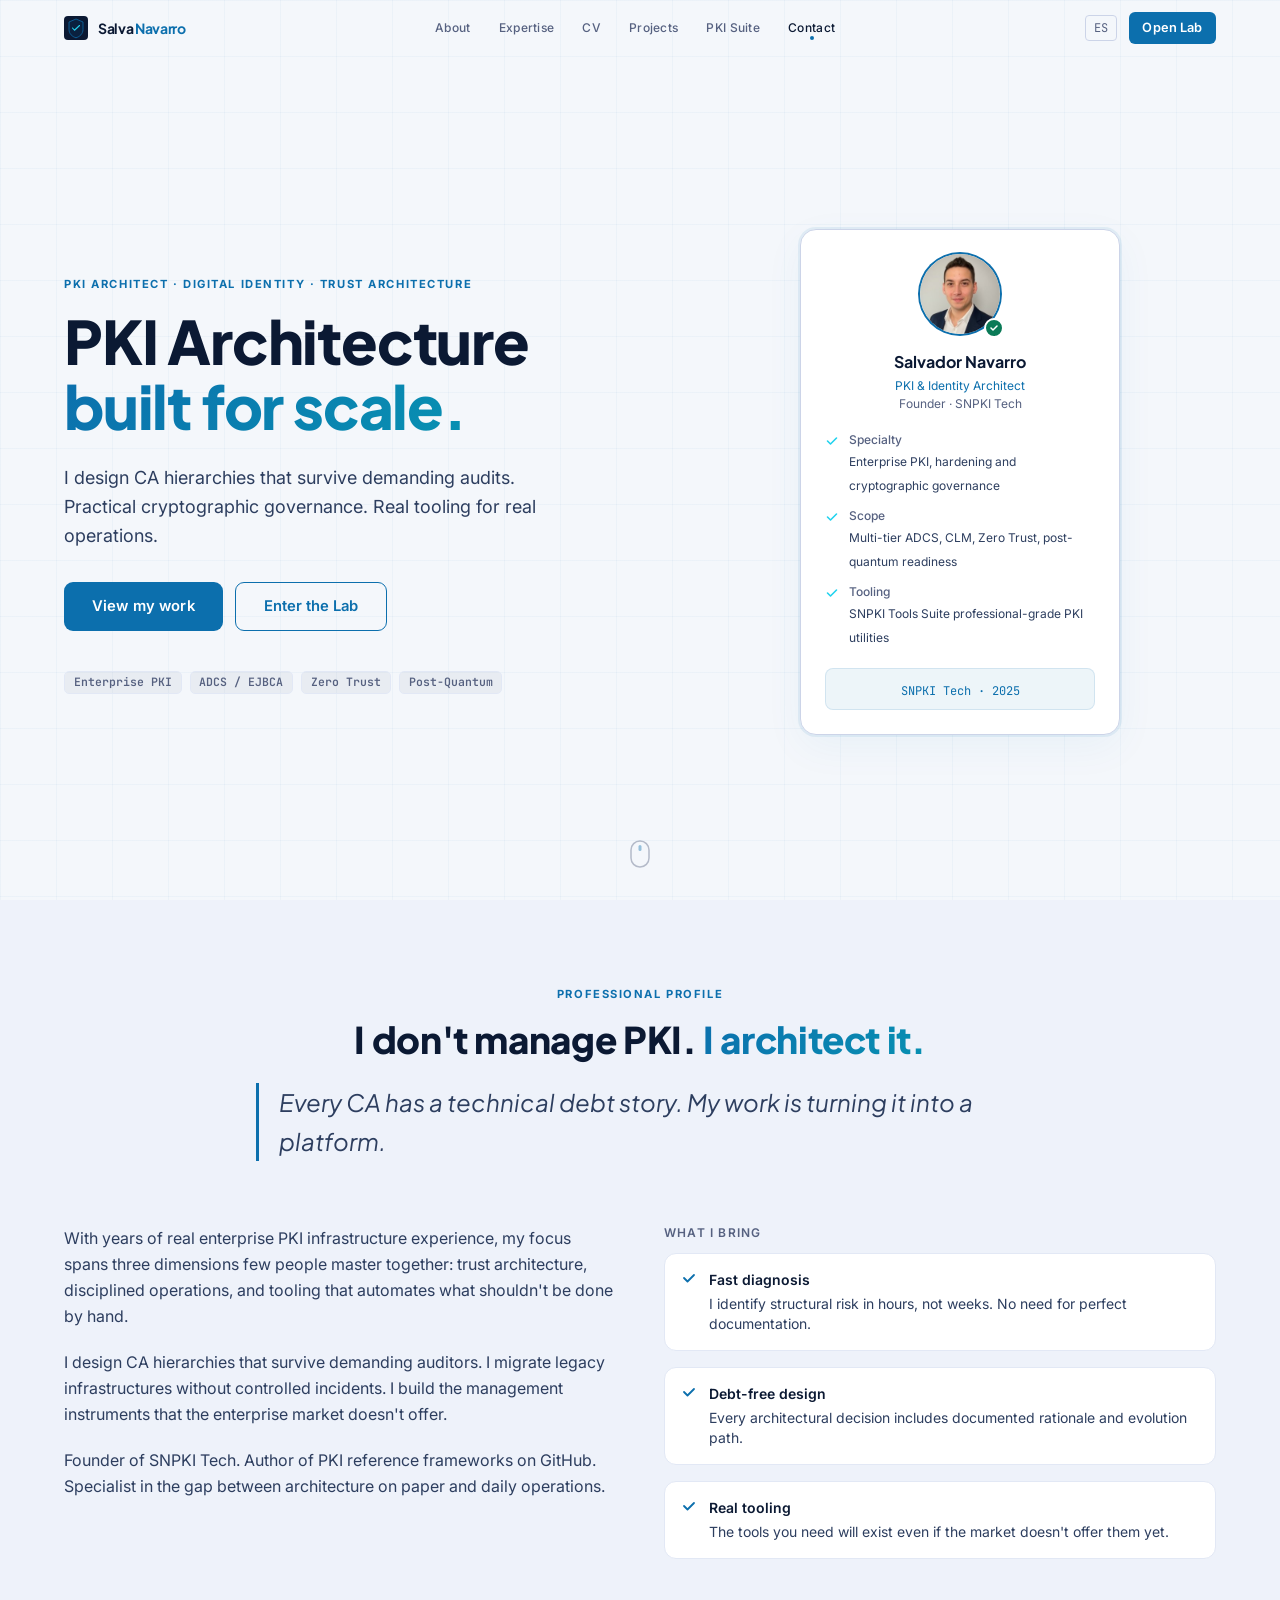
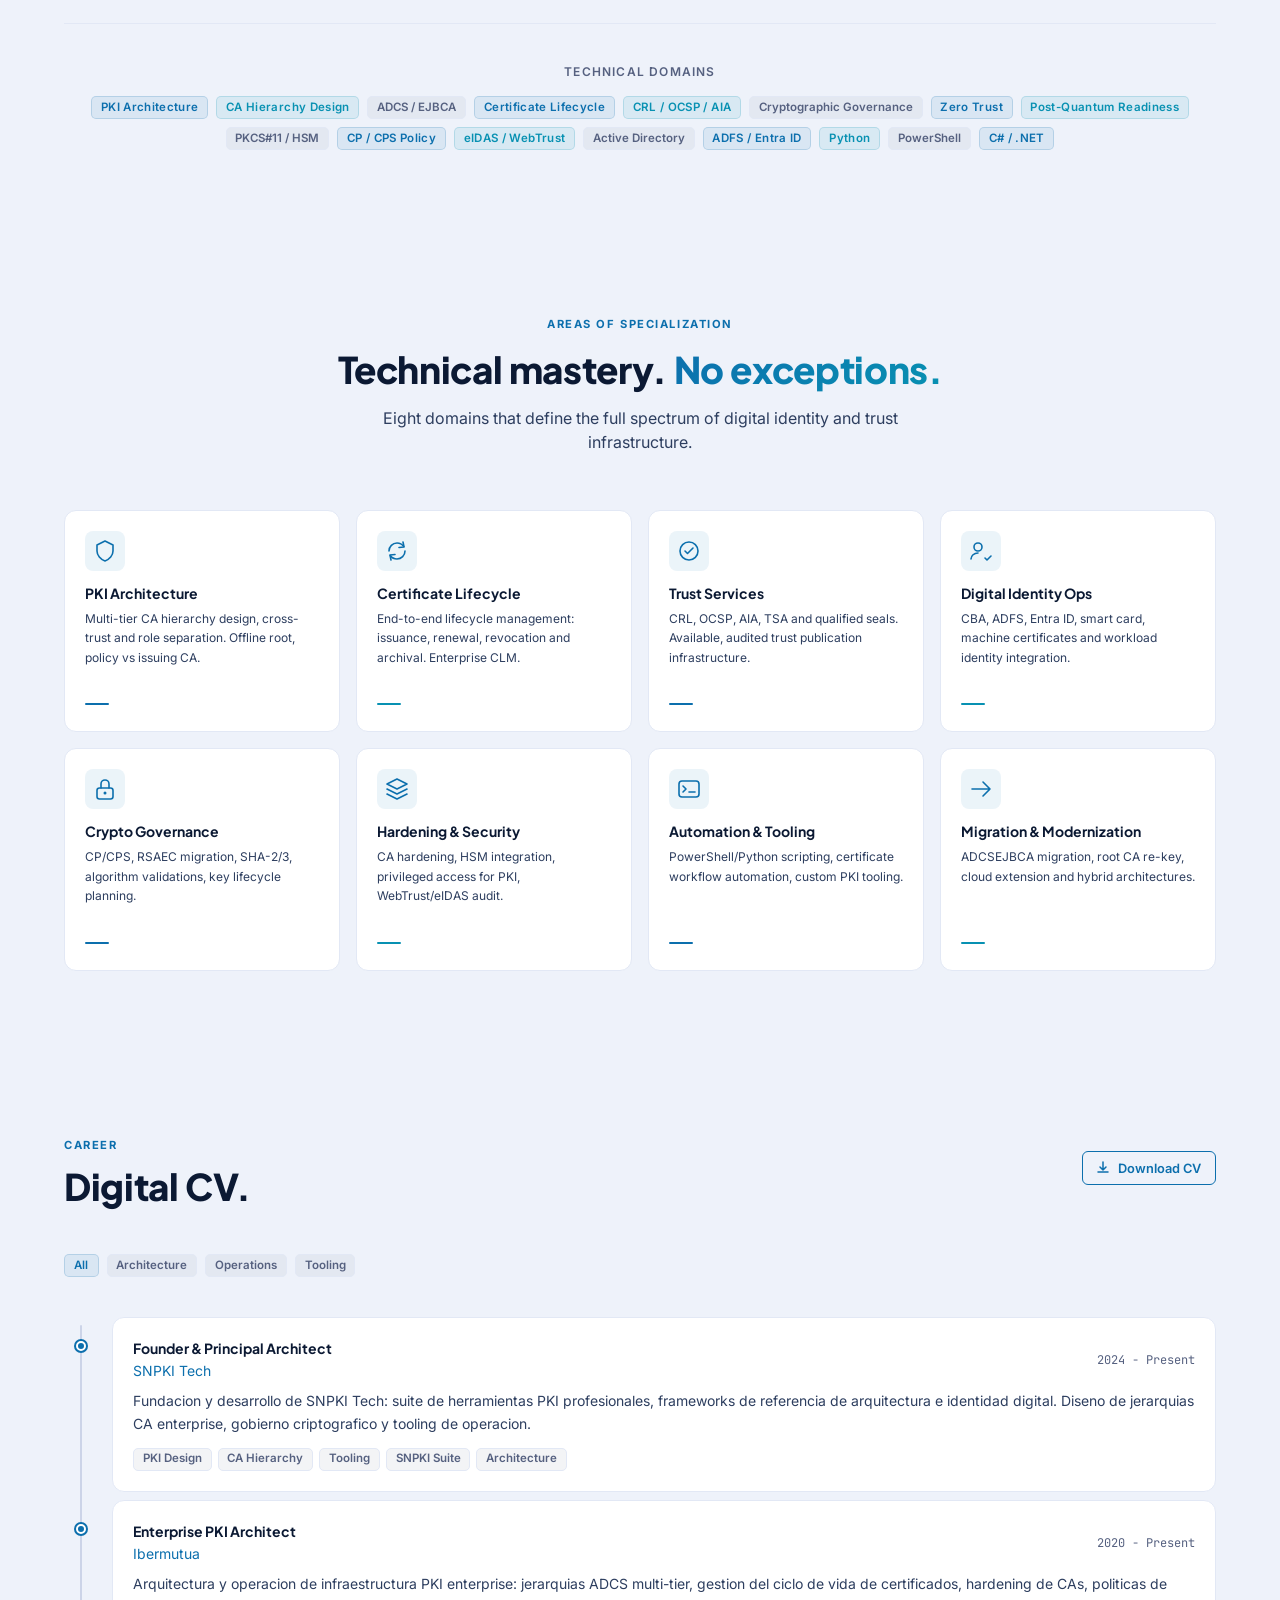
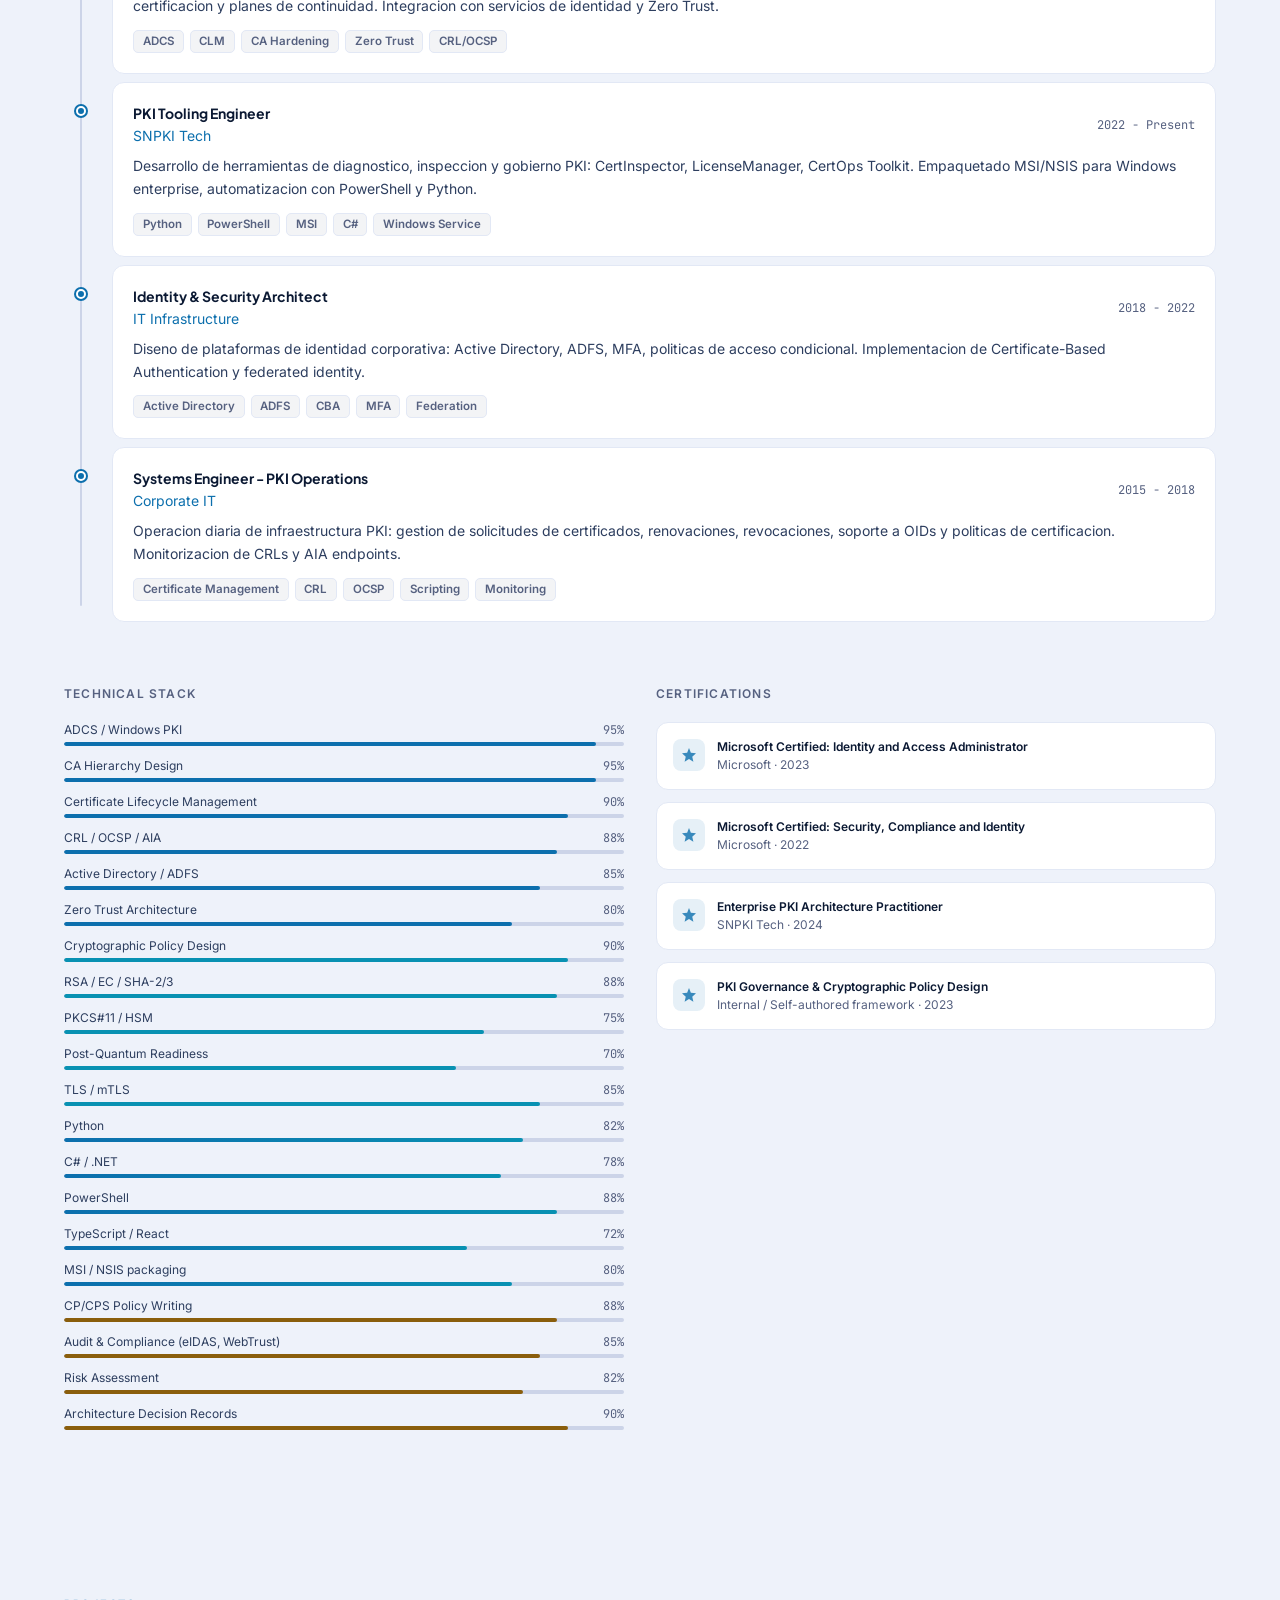
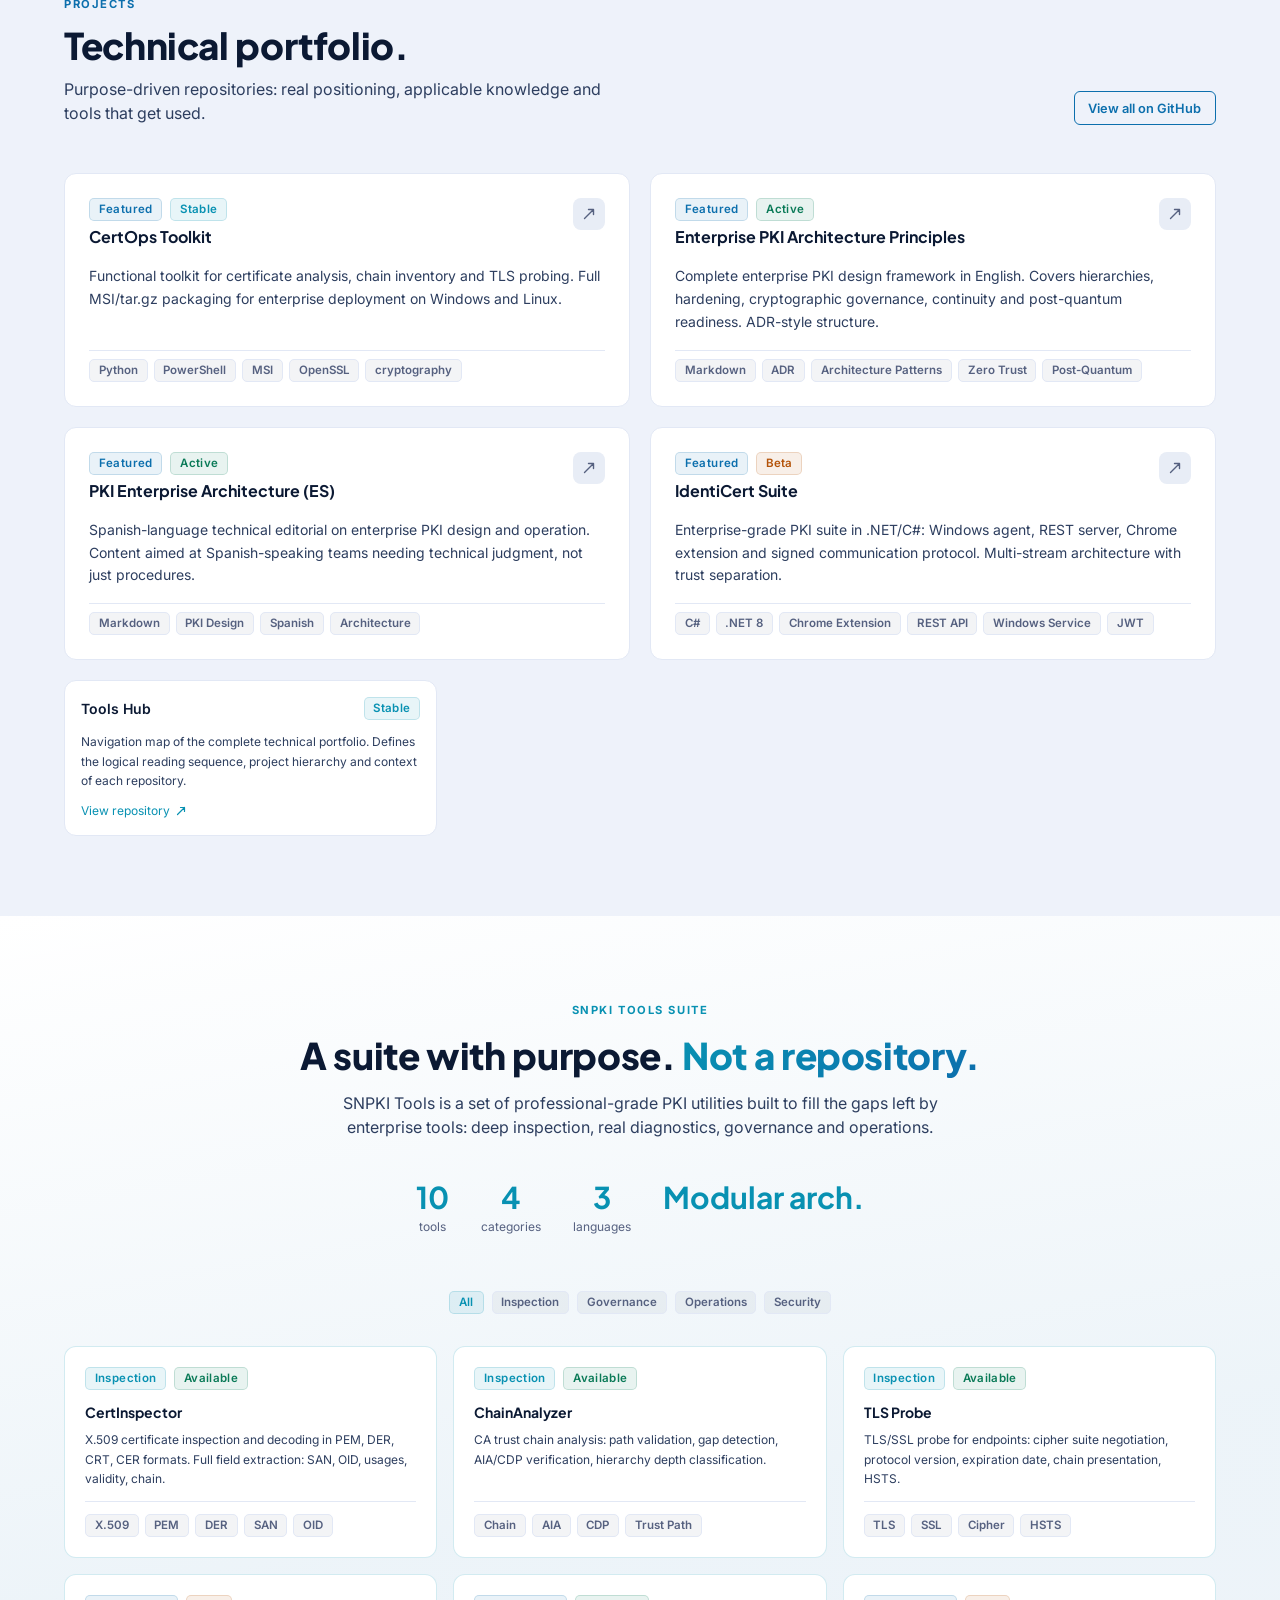
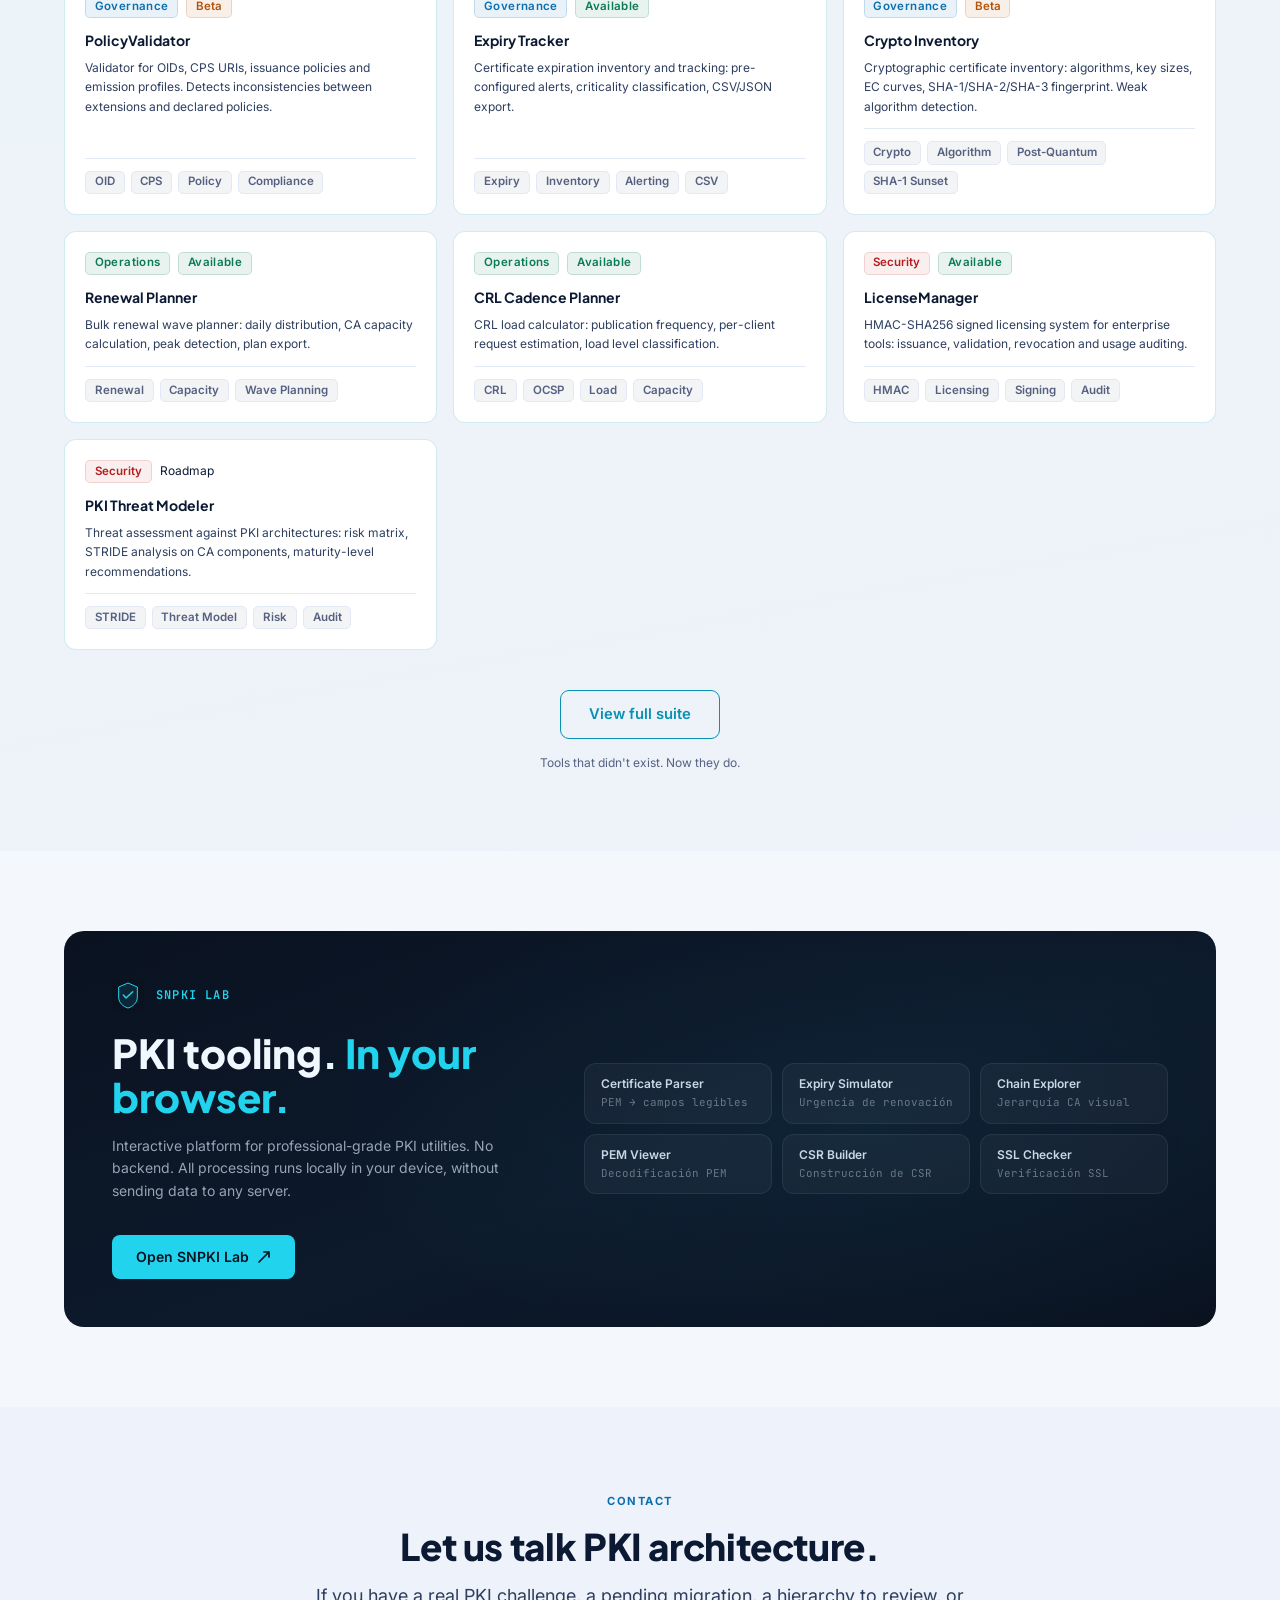
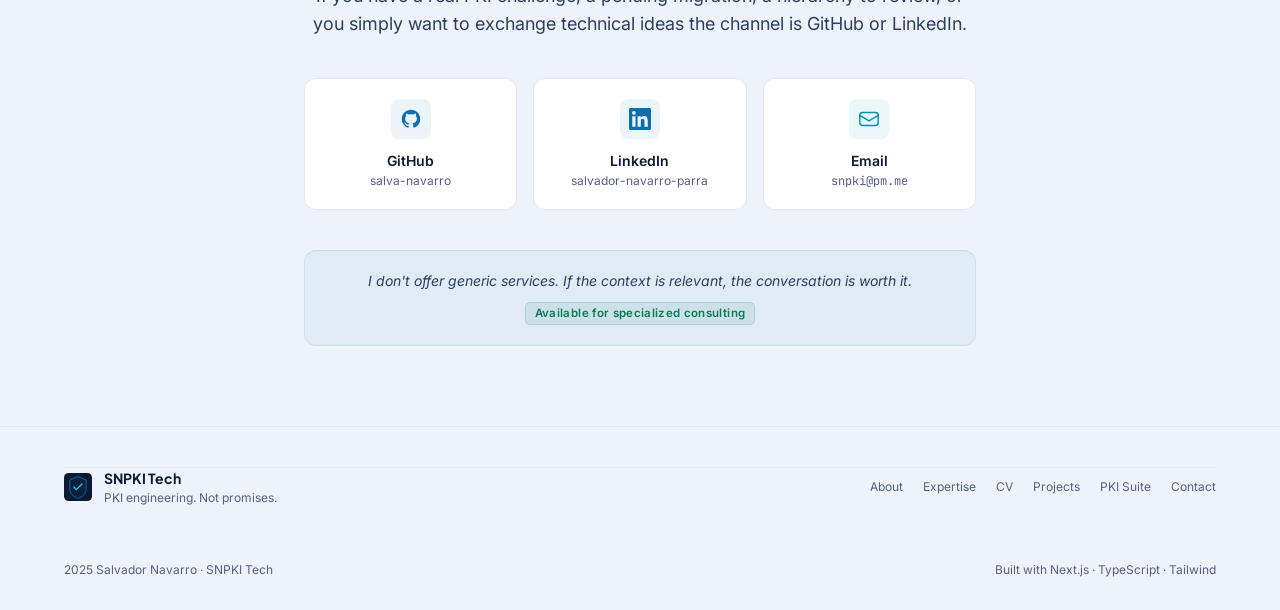
==== commit d76146bd: "feat: add profile photo  photo.jpg, apple-touch-icon, og-image update" ====
--- a/index.html
+++ b/index.html
@@ -1 +1 @@
-<!DOCTYPE html><html lang="es"><head><meta charSet="utf-8"/><meta name="viewport" content="width=device-width, initial-scale=1"/><link rel="preload" as="image" href="/assets/photo.jpg"/><link rel="stylesheet" href="/_next/static/chunks/15vbihh98tu3l.css" data-precedence="next"/><link rel="preload" as="script" fetchPriority="low" href="/_next/static/chunks/0ht900cau6_ur.js"/><script src="/_next/static/chunks/0dgq26a5_oy.a.js" async=""></script><script src="/_next/static/chunks/0bogtdbh.dcu1.js" async=""></script><script src="/_next/static/chunks/0174xh3wfsjm1.js" async=""></script><script src="/_next/static/chunks/turbopack-0.7-z33fgh4l6.js" async=""></script><script src="/_next/static/chunks/01xlw8hd842-c.js" async=""></script><script src="/_next/static/chunks/0d3shmwh5_nmn.js" async=""></script><script src="/_next/static/chunks/0meh533w.zey0.js" async=""></script><script src="/_next/static/chunks/0iksm6trk~ebp.js" async=""></script><link rel="preload" href="https://fonts.googleapis.com/css2?family=Plus+Jakarta+Sans:wght@600;700;800&amp;family=Inter:wght@300;400;500;600&amp;family=JetBrains+Mono:wght@400;500&amp;display=swap" as="style"/><link rel="preconnect" href="https://fonts.googleapis.com"/><link rel="preconnect" href="https://fonts.gstatic.com" crossorigin="anonymous"/><meta name="theme-color" content="#f4f7fb"/><title>Salva Navarro | PKI &amp; Digital Identity Architect</title><meta name="description" content="Arquitectura PKI enterprise, gobierno criptográfico y suite SNPKI Tools. Portfolio profesional de Salva Navarro  identidad digital, certificados y tooling."/><meta name="author" content="Salva Navarro"/><meta name="keywords" content="PKI, Enterprise PKI, Digital Identity, Certificate Management, CA Hierarchy, ADCS, Zero Trust, Cryptographic Governance, Post-Quantum, SNPKI Tools, Certificate Lifecycle"/><meta name="creator" content="Salva Navarro"/><meta name="robots" content="index, follow"/><meta name="googlebot" content="index, follow"/><link rel="canonical" href="https://salva-navarro.github.io/"/><meta property="og:title" content="Salva Navarro | PKI &amp; Digital Identity Architect"/><meta property="og:description" content="Diseño jerarquías PKI enterprise que sobreviven a auditores exigentes. Fundador de SNPKI Tech."/><meta property="og:url" content="https://salva-navarro.github.io/"/><meta property="og:site_name" content="Salva Navarro · SNPKI"/><meta property="og:locale" content="es_ES"/><meta property="og:image" content="http://localhost:3000/assets/og-image.svg"/><meta property="og:image:width" content="1200"/><meta property="og:image:height" content="630"/><meta property="og:type" content="website"/><meta name="twitter:card" content="summary_large_image"/><meta name="twitter:title" content="Salva Navarro | PKI &amp; Digital Identity Architect"/><meta name="twitter:description" content="Arquitectura PKI enterprise, gobierno criptográfico y SNPKI Tools Suite."/><meta name="twitter:image" content="http://localhost:3000/assets/og-image.svg"/><link rel="icon" href="/favicon.svg" type="image/svg+xml"/><link rel="icon" href="/favicon.ico" sizes="any"/><link rel="apple-touch-icon" href="/apple-touch-icon.png"/><link href="https://fonts.googleapis.com/css2?family=Plus+Jakarta+Sans:wght@600;700;800&amp;family=Inter:wght@300;400;500;600&amp;family=JetBrains+Mono:wght@400;500&amp;display=swap" rel="stylesheet"/><script src="/_next/static/chunks/03~yq9q893hmn.js" noModule=""></script></head><body><div hidden=""><!--$--><!--/$--></div><nav class="fixed top-0 left-0 right-0 z-50 transition-all duration-300 bg-transparent"><div class="section-wrap flex items-center justify-between h-14 px-6"><a href="#" class="flex items-center gap-2.5 group" aria-label="Inicio"><svg width="24" height="24" viewBox="0 0 48 48" fill="none" aria-hidden="true"><rect width="48" height="48" rx="8" fill="#0b1933"></rect><path d="M24 6 L38 12 L38 27 C38 35.5 31.5 41.5 24 43.5 C16.5 41.5 10 35.5 10 27 L10 12 Z" fill="rgba(12,111,173,0.1)" stroke="#0c6fad" stroke-width="1.5"></path><polyline points="17,24 21,28.5 31,19" stroke="#22d3ee" stroke-width="2.2" stroke-linecap="round" stroke-linejoin="round"></polyline></svg><span class="font-display font-bold text-sm tracking-tight" style="color:var(--t1)">Salva <span style="color:var(--indigo)">Navarro</span></span></a><div class="hidden md:flex items-center gap-1"><a href="#sobre" class="relative px-3 py-1.5 text-xs font-medium tracking-wide transition-colors" style="color:var(--t1)">Sobre<span class="absolute bottom-0.5 left-1/2 -translate-x-1/2 w-1 h-1 rounded-full" style="background:var(--indigo)"></span></a><a href="#expertise" class="relative px-3 py-1.5 text-xs font-medium tracking-wide transition-colors" style="color:var(--t3)">Expertise</a><a href="#cv" class="relative px-3 py-1.5 text-xs font-medium tracking-wide transition-colors" style="color:var(--t3)">CV</a><a href="#proyectos" class="relative px-3 py-1.5 text-xs font-medium tracking-wide transition-colors" style="color:var(--t3)">Proyectos</a><a href="#pki-suite" class="relative px-3 py-1.5 text-xs font-medium tracking-wide transition-colors" style="color:var(--t3)">PKI Suite</a><a href="#contacto" class="relative px-3 py-1.5 text-xs font-medium tracking-wide transition-colors" style="color:var(--t3)">Contacto</a></div><div class="hidden md:flex items-center gap-3"><button class="text-xs font-mono px-2 py-1 rounded border transition-colors" style="color:var(--t3);border-color:var(--bd2)" aria-label="Cambiar idioma">EN</button><a href="#lab" class="btn-primary btn-sm">Abrir Lab</a></div><button class="md:hidden p-2 transition-colors" style="color:var(--t2)" aria-label="Abrir menú"><svg width="20" height="20" viewBox="0 0 20 20" fill="none"><path d="M3 5h14M3 10h14M3 15h14" stroke="currentColor" stroke-width="1.8" stroke-linecap="round"></path></svg></button></div></nav><main><section class="hero-gradient bg-grid relative min-h-screen flex items-center pt-16" aria-label="Hero"><div class="section-wrap px-6 py-20 w-full"><div class="flex flex-col lg:flex-row items-center gap-12 lg:gap-16"><div class="flex-1 max-w-2xl anim-fade-up"><span class="kicker mb-4 inline-block">PKI Architect · Digital Identity · Trust Architecture</span><h1 class="display-2xl mb-6">Arquitectura PKI<br/><span class="gradient-text-v">con criterio de plataforma.</span></h1><p class="text-lg leading-relaxed mb-8 max-w-lg" style="color:var(--t2)">Diseño jerarquías CA que sobreviven auditores exigentes. Gobierno criptográfico práctico. Tooling real para operación real.</p><div class="flex flex-wrap gap-3 mb-10"><a href="#proyectos" class="btn-primary btn-lg">Ver mi trabajo</a><a href="#lab" class="btn-ghost btn-lg">Entrar al Lab</a></div><div class="flex flex-wrap gap-2"><span class="tag-dim font-mono text-xs">PKI Enterprise</span><span class="tag-dim font-mono text-xs">ADCS / EJBCA</span><span class="tag-dim font-mono text-xs">Zero Trust</span><span class="tag-dim font-mono text-xs">Post-Quantum</span></div></div><div class="flex-shrink-0 w-full max-w-xs anim-fade-up delay-2"><div class="panel-v rounded-2xl p-6 glow-border-v"><div class="relative w-20 h-20 mx-auto mb-4"><div class="w-20 h-20 rounded-full overflow-hidden ring-2" style="--tw-ring-color:var(--indigo)"><img src="/assets/photo.jpg" alt="Salvador Navarro" class="w-full h-full object-cover"/></div><span class="absolute -bottom-1 -right-1 w-5 h-5 rounded-full border-2 flex items-center justify-center" style="background:var(--ok);border-color:var(--surface)"><svg width="10" height="10" viewBox="0 0 10 10" fill="none"><path d="M2 5L4 7L8 3" stroke="white" stroke-width="1.5" stroke-linecap="round" stroke-linejoin="round"></path></svg></span></div><div class="text-center mb-5"><h2 class="font-display font-bold text-base" style="color:var(--t1)">Salvador Navarro</h2><p class="text-xs mt-1" style="color:var(--indigo)">PKI &amp; Identity Architect</p><p class="text-xs mt-0.5" style="color:var(--t3)">Fundador · SNPKI Tech</p></div><div class="space-y-3 mb-5"><div class="flex gap-2.5 items-start"><svg class="flex-shrink-0 mt-0.5" width="14" height="14" viewBox="0 0 14 14" fill="none"><path d="M2.5 7L5.5 10L11.5 4" stroke="#22d3ee" stroke-width="1.6" stroke-linecap="round" stroke-linejoin="round"></path></svg><div><span class="text-xs font-medium block" style="color:var(--t3)">Especialidad</span><span class="text-xs" style="color:var(--t2)">PKI enterprise, hardening y gobierno criptográfico</span></div></div><div class="flex gap-2.5 items-start"><svg class="flex-shrink-0 mt-0.5" width="14" height="14" viewBox="0 0 14 14" fill="none"><path d="M2.5 7L5.5 10L11.5 4" stroke="#22d3ee" stroke-width="1.6" stroke-linecap="round" stroke-linejoin="round"></path></svg><div><span class="text-xs font-medium block" style="color:var(--t3)">Ámbito</span><span class="text-xs" style="color:var(--t2)">ADCS multi-tier, CLM, Zero Trust, post-quantum readiness</span></div></div><div class="flex gap-2.5 items-start"><svg class="flex-shrink-0 mt-0.5" width="14" height="14" viewBox="0 0 14 14" fill="none"><path d="M2.5 7L5.5 10L11.5 4" stroke="#22d3ee" stroke-width="1.6" stroke-linecap="round" stroke-linejoin="round"></path></svg><div><span class="text-xs font-medium block" style="color:var(--t3)">Tooling</span><span class="text-xs" style="color:var(--t2)">SNPKI Tools Suite  utilidades PKI de grado profesional</span></div></div></div><div class="rounded-lg px-3 py-2 text-center" style="background:rgba(12,111,173,0.07);border:1px solid rgba(12,111,173,0.12)"><span class="text-xs font-mono" style="color:var(--indigo)">SNPKI Tech · 2025</span></div></div></div></div></div><div class="absolute bottom-8 left-1/2 -translate-x-1/2 anim-float opacity-40"><svg width="20" height="28" viewBox="0 0 20 28" fill="none"><rect x="1" y="1" width="18" height="26" rx="9" stroke="currentColor" stroke-width="1.5" style="color:var(--t3)"></rect><rect x="8.5" y="5" width="3" height="6" rx="1.5" fill="currentColor" style="color:var(--indigo)"></rect></svg></div></section><section id="sobre" class="section-alt section-py"><div class="section-wrap px-6"><div class="max-w-3xl mx-auto mb-16 text-center"><span class="kicker mb-4 inline-block">Perfil profesional</span><h2 class="section-title">No gestiono PKI.<!-- --> <span class="gradient-text-v">La arquitecto.</span></h2><blockquote class="text-xl md:text-2xl font-display italic mt-6 leading-relaxed" style="color:var(--t2);border-left:3px solid var(--indigo);padding-left:1.25rem;text-align:left">Cada CA tiene una historia de deuda técnica. Mi trabajo es convertirla en plataforma.</blockquote></div><div class="grid lg:grid-cols-2 gap-12 items-start mb-16"><div class="space-y-5"><p class="leading-relaxed" style="color:var(--t2)">Con años de experiencia real en infraestructura PKI enterprise, mi foco está en tres dimensiones que pocas personas dominan juntas: arquitectura de confianza, operación disciplinada y tooling que automatiza lo que no debería hacerse a mano.</p><p class="leading-relaxed" style="color:var(--t2)">Diseño jerarquías CA que sobreviven a auditores exigentes. Migro infraestructuras legacy sin incidentes controlados. Construyo los instrumentos de gestión que el mercado enterprise no ofrece.</p><p class="leading-relaxed" style="color:var(--t2)">Fundador de SNPKI Tech. Autor de frameworks de referencia PKI en GitHub. Especialista en el gap entre arquitectura en papel y operación diaria.</p></div><div class="space-y-4"><p class="text-xs font-semibold tracking-widest uppercase mb-3" style="color:var(--t3)">Lo que aporto</p><div class="card card-hover p-4 flex gap-3 items-start"><svg width="16" height="16" viewBox="0 0 16 16" fill="none" class="flex-shrink-0"><path d="M3 8L6.5 11.5L13 5" stroke="#0c6fad" stroke-width="1.8" stroke-linecap="round" stroke-linejoin="round"></path></svg><div><p class="font-semibold text-sm mb-1" style="color:var(--t1)">Diagnóstico rápido</p><p class="text-sm" style="color:var(--t2)">Localizo el riesgo estructural en horas, no semanas. Sin necesidad de documentación perfecta.</p></div></div><div class="card card-hover p-4 flex gap-3 items-start"><svg width="16" height="16" viewBox="0 0 16 16" fill="none" class="flex-shrink-0"><path d="M3 8L6.5 11.5L13 5" stroke="#0c6fad" stroke-width="1.8" stroke-linecap="round" stroke-linejoin="round"></path></svg><div><p class="font-semibold text-sm mb-1" style="color:var(--t1)">Diseño sin deuda</p><p class="text-sm" style="color:var(--t2)">Cada decisión arquitectónica incluye razonamiento documentado y ruta de evolución.</p></div></div><div class="card card-hover p-4 flex gap-3 items-start"><svg width="16" height="16" viewBox="0 0 16 16" fill="none" class="flex-shrink-0"><path d="M3 8L6.5 11.5L13 5" stroke="#0c6fad" stroke-width="1.8" stroke-linecap="round" stroke-linejoin="round"></path></svg><div><p class="font-semibold text-sm mb-1" style="color:var(--t1)">Tooling real</p><p class="text-sm" style="color:var(--t2)">Las herramientas que necesitas existirán aunque no existan todavía en el mercado.</p></div></div></div></div><div class="divider-h pt-10"><p class="text-xs font-semibold tracking-widest uppercase mb-4 text-center" style="color:var(--t3)">Dominios técnicos</p><div class="flex flex-wrap justify-center gap-2"><span class="tag-v text-xs">PKI Architecture</span><span class="tag-i text-xs">CA Hierarchy Design</span><span class="tag-dim text-xs">ADCS / EJBCA</span><span class="tag-v text-xs">Certificate Lifecycle</span><span class="tag-i text-xs">CRL / OCSP / AIA</span><span class="tag-dim text-xs">Cryptographic Governance</span><span class="tag-v text-xs">Zero Trust</span><span class="tag-i text-xs">Post-Quantum Readiness</span><span class="tag-dim text-xs">PKCS#11 / HSM</span><span class="tag-v text-xs">CP / CPS Policy</span><span class="tag-i text-xs">eIDAS / WebTrust</span><span class="tag-dim text-xs">Active Directory</span><span class="tag-v text-xs">ADFS / Entra ID</span><span class="tag-i text-xs">Python</span><span class="tag-dim text-xs">PowerShell</span><span class="tag-v text-xs">C# / .NET</span></div></div></div></section><section id="expertise" class="section-py" style="background:var(--void)"><div class="section-wrap px-6"><div class="text-center mb-14"><span class="kicker mb-4 inline-block">Áreas de especialización</span><h2 class="section-title">Dominio técnico.<!-- --> <span class="gradient-text-v">Sin excepciones.</span></h2><p class="mt-4 max-w-xl mx-auto" style="color:var(--t2)">Ocho dominios que definen el espectro completo de la identidad digital y la infraestructura de confianza.</p></div><div class="grid sm:grid-cols-2 lg:grid-cols-4 gap-4"><div class="card card-hover p-5 flex flex-col gap-3"><div class="icon-wrap icon-v self-start" style="color:var(--indigo)"><svg width="24" height="24" viewBox="0 0 24 24" fill="none"><path d="M12 2L20 6V12C20 16.4 16.5 20.5 12 22C7.5 20.5 4 16.4 4 12V6L12 2Z" stroke="currentColor" stroke-width="1.6" stroke-linejoin="round"></path></svg></div><div><h3 class="font-display font-bold text-sm mb-1.5" style="color:var(--t1)">PKI Architecture</h3><p class="text-xs leading-relaxed" style="color:var(--t2)">Diseño de jerarquías CA multi-tier, confianza cruzada y separación de roles. Root offline, política vs emisora.</p></div><div class="mt-auto pt-2"><span class="inline-block w-6 h-0.5 rounded-full" style="background:var(--indigo)"></span></div></div><div class="card card-hover p-5 flex flex-col gap-3"><div class="icon-wrap icon-v self-start" style="color:var(--indigo)"><svg width="24" height="24" viewBox="0 0 24 24" fill="none"><path d="M4 12C4 7.58 7.58 4 12 4C14.76 4 17.21 5.36 18.72 7.5M20 12C20 16.42 16.42 20 12 20C9.24 20 6.79 18.64 5.28 16.5" stroke="currentColor" stroke-width="1.6" stroke-linecap="round"></path><polyline points="18,3 19,8 14,8.5" stroke="currentColor" stroke-width="1.6" stroke-linecap="round" stroke-linejoin="round"></polyline><polyline points="6,21 5,16 10,15.5" stroke="currentColor" stroke-width="1.6" stroke-linecap="round" stroke-linejoin="round"></polyline></svg></div><div><h3 class="font-display font-bold text-sm mb-1.5" style="color:var(--t1)">Certificate Lifecycle</h3><p class="text-xs leading-relaxed" style="color:var(--t2)">Gestión end-to-end del ciclo de vida: emisión, renovación, revocación y archivo. CLM enterprise.</p></div><div class="mt-auto pt-2"><span class="inline-block w-6 h-0.5 rounded-full" style="background:var(--ice)"></span></div></div><div class="card card-hover p-5 flex flex-col gap-3"><div class="icon-wrap icon-v self-start" style="color:var(--indigo)"><svg width="24" height="24" viewBox="0 0 24 24" fill="none"><circle cx="12" cy="12" r="9" stroke="currentColor" stroke-width="1.6"></circle><path d="M8 12L10.5 14.5L16 9" stroke="currentColor" stroke-width="1.6" stroke-linecap="round" stroke-linejoin="round"></path></svg></div><div><h3 class="font-display font-bold text-sm mb-1.5" style="color:var(--t1)">Trust Services</h3><p class="text-xs leading-relaxed" style="color:var(--t2)">CRL, OCSP, AIA, TSA y sellos cualificados. Infraestructura de publicación de confianza disponible y auditada.</p></div><div class="mt-auto pt-2"><span class="inline-block w-6 h-0.5 rounded-full" style="background:var(--indigo)"></span></div></div><div class="card card-hover p-5 flex flex-col gap-3"><div class="icon-wrap icon-v self-start" style="color:var(--indigo)"><svg width="24" height="24" viewBox="0 0 24 24" fill="none"><circle cx="9" cy="8" r="4" stroke="currentColor" stroke-width="1.6"></circle><path d="M2 20C2 16.69 5.13 14 9 14" stroke="currentColor" stroke-width="1.6" stroke-linecap="round"></path><path d="M16 19L18 21L22 17" stroke="currentColor" stroke-width="1.6" stroke-linecap="round" stroke-linejoin="round"></path></svg></div><div><h3 class="font-display font-bold text-sm mb-1.5" style="color:var(--t1)">Digital Identity Ops</h3><p class="text-xs leading-relaxed" style="color:var(--t2)">CBA, ADFS, Entra ID, smart card, certificados de máquina y workload identity integration.</p></div><div class="mt-auto pt-2"><span class="inline-block w-6 h-0.5 rounded-full" style="background:var(--ice)"></span></div></div><div class="card card-hover p-5 flex flex-col gap-3"><div class="icon-wrap icon-v self-start" style="color:var(--indigo)"><svg width="24" height="24" viewBox="0 0 24 24" fill="none"><rect x="4" y="11" width="16" height="11" rx="2.5" stroke="currentColor" stroke-width="1.6"></rect><path d="M8 11V7C8 4.79 9.79 3 12 3C14.21 3 16 4.79 16 7V11" stroke="currentColor" stroke-width="1.6" stroke-linecap="round"></path><circle cx="12" cy="16" r="1.5" fill="currentColor"></circle></svg></div><div><h3 class="font-display font-bold text-sm mb-1.5" style="color:var(--t1)">Crypto Governance</h3><p class="text-xs leading-relaxed" style="color:var(--t2)">CP/CPS, RSAEC migration, SHA-2/3, validaciones de algoritmos, life of key planning.</p></div><div class="mt-auto pt-2"><span class="inline-block w-6 h-0.5 rounded-full" style="background:var(--indigo)"></span></div></div><div class="card card-hover p-5 flex flex-col gap-3"><div class="icon-wrap icon-v self-start" style="color:var(--indigo)"><svg width="24" height="24" viewBox="0 0 24 24" fill="none"><path d="M12 2L22 7L12 12L2 7L12 2Z" stroke="currentColor" stroke-width="1.6" stroke-linejoin="round"></path><path d="M2 12L12 17L22 12" stroke="currentColor" stroke-width="1.6" stroke-linecap="round" stroke-linejoin="round"></path><path d="M2 17L12 22L22 17" stroke="currentColor" stroke-width="1.6" stroke-linecap="round" stroke-linejoin="round"></path></svg></div><div><h3 class="font-display font-bold text-sm mb-1.5" style="color:var(--t1)">Hardening &amp; Security</h3><p class="text-xs leading-relaxed" style="color:var(--t2)">CA hardening, HSM integration, privileged access para PKI, auditoría WebTrust/eIDAS.</p></div><div class="mt-auto pt-2"><span class="inline-block w-6 h-0.5 rounded-full" style="background:var(--ice)"></span></div></div><div class="card card-hover p-5 flex flex-col gap-3"><div class="icon-wrap icon-v self-start" style="color:var(--indigo)"><svg width="24" height="24" viewBox="0 0 24 24" fill="none"><rect x="2" y="4" width="20" height="16" rx="3" stroke="currentColor" stroke-width="1.6"></rect><path d="M6 9L9 12L6 15" stroke="currentColor" stroke-width="1.6" stroke-linecap="round" stroke-linejoin="round"></path><path d="M12 15H18" stroke="currentColor" stroke-width="1.6" stroke-linecap="round"></path></svg></div><div><h3 class="font-display font-bold text-sm mb-1.5" style="color:var(--t1)">Automation &amp; Tooling</h3><p class="text-xs leading-relaxed" style="color:var(--t2)">Scripting PowerShell/Python, automatización de flujos de certificados, custom tooling PKI.</p></div><div class="mt-auto pt-2"><span class="inline-block w-6 h-0.5 rounded-full" style="background:var(--indigo)"></span></div></div><div class="card card-hover p-5 flex flex-col gap-3"><div class="icon-wrap icon-v self-start" style="color:var(--indigo)"><svg width="24" height="24" viewBox="0 0 24 24" fill="none"><path d="M3 12H21M14 5L21 12L14 19" stroke="currentColor" stroke-width="1.6" stroke-linecap="round" stroke-linejoin="round"></path></svg></div><div><h3 class="font-display font-bold text-sm mb-1.5" style="color:var(--t1)">Migration &amp; Modernization</h3><p class="text-xs leading-relaxed" style="color:var(--t2)">Migración ADCSEJBCA, re-key de CA raíz, extensión a cloud y arquitecturas híbridas.</p></div><div class="mt-auto pt-2"><span class="inline-block w-6 h-0.5 rounded-full" style="background:var(--ice)"></span></div></div></div></div></section><section id="cv" class="section-alt section-py"><div class="section-wrap px-6"><div class="flex flex-col md:flex-row items-start md:items-center justify-between gap-6 mb-12"><div><span class="kicker mb-3 inline-block">Trayectoria</span><h2 class="section-title">CV Digital.</h2></div><a href="/cv-salvador-navarro.pdf" class="btn-ghost btn-sm flex items-center gap-2"><svg width="14" height="14" viewBox="0 0 14 14" fill="none"><path d="M7 1V9M4 6L7 9L10 6" stroke="currentColor" stroke-width="1.5" stroke-linecap="round" stroke-linejoin="round"></path><path d="M2 11H12" stroke="currentColor" stroke-width="1.5" stroke-linecap="round"></path></svg>Descargar CV</a></div><div class="flex flex-wrap gap-2 mb-10"><button class="tag-v text-xs cursor-pointer">Todo</button><button class="tag-dim text-xs cursor-pointer">Arquitectura</button><button class="tag-dim text-xs cursor-pointer">Operación</button><button class="tag-dim text-xs cursor-pointer">Tooling</button></div><div class="timeline mb-16"><div class="relative pl-10"><div class="tl-dot"></div><div class="card p-5 mb-2"><div class="flex flex-col sm:flex-row sm:items-center justify-between gap-1 mb-2"><div><h3 class="font-display font-bold text-sm" style="color:var(--t1)">Founder &amp; Principal Architect</h3><span class="text-sm" style="color:var(--indigo)">SNPKI Tech</span></div><span class="text-xs font-mono flex-shrink-0" style="color:var(--t3)">2024 - Presente</span></div><p class="text-sm mb-3 leading-relaxed" style="color:var(--t2)">Fundacion y desarrollo de SNPKI Tech: suite de herramientas PKI profesionales, frameworks de referencia de arquitectura e identidad digital. Diseno de jerarquias CA enterprise, gobierno criptografico y tooling de operacion.</p><div class="flex flex-wrap gap-1.5"><span class="tag-dim text-xs">PKI Design</span><span class="tag-dim text-xs">CA Hierarchy</span><span class="tag-dim text-xs">Tooling</span><span class="tag-dim text-xs">SNPKI Suite</span><span class="tag-dim text-xs">Architecture</span></div></div></div><div class="relative pl-10"><div class="tl-dot"></div><div class="card p-5 mb-2"><div class="flex flex-col sm:flex-row sm:items-center justify-between gap-1 mb-2"><div><h3 class="font-display font-bold text-sm" style="color:var(--t1)">Enterprise PKI Architect</h3><span class="text-sm" style="color:var(--indigo)">Ibermutua</span></div><span class="text-xs font-mono flex-shrink-0" style="color:var(--t3)">2020 - Presente</span></div><p class="text-sm mb-3 leading-relaxed" style="color:var(--t2)">Arquitectura y operacion de infraestructura PKI enterprise: jerarquias ADCS multi-tier, gestion del ciclo de vida de certificados, hardening de CAs, politicas de certificacion y planes de continuidad. Integracion con servicios de identidad y Zero Trust.</p><div class="flex flex-wrap gap-1.5"><span class="tag-dim text-xs">ADCS</span><span class="tag-dim text-xs">CLM</span><span class="tag-dim text-xs">CA Hardening</span><span class="tag-dim text-xs">Zero Trust</span><span class="tag-dim text-xs">CRL/OCSP</span></div></div></div><div class="relative pl-10"><div class="tl-dot"></div><div class="card p-5 mb-2"><div class="flex flex-col sm:flex-row sm:items-center justify-between gap-1 mb-2"><div><h3 class="font-display font-bold text-sm" style="color:var(--t1)">PKI Tooling Engineer</h3><span class="text-sm" style="color:var(--indigo)">SNPKI Tech</span></div><span class="text-xs font-mono flex-shrink-0" style="color:var(--t3)">2022 - Presente</span></div><p class="text-sm mb-3 leading-relaxed" style="color:var(--t2)">Desarrollo de herramientas de diagnostico, inspeccion y gobierno PKI: CertInspector, LicenseManager, CertOps Toolkit. Empaquetado MSI/NSIS para Windows enterprise, automatizacion con PowerShell y Python.</p><div class="flex flex-wrap gap-1.5"><span class="tag-dim text-xs">Python</span><span class="tag-dim text-xs">PowerShell</span><span class="tag-dim text-xs">MSI</span><span class="tag-dim text-xs">C#</span><span class="tag-dim text-xs">Windows Service</span></div></div></div><div class="relative pl-10"><div class="tl-dot"></div><div class="card p-5 mb-2"><div class="flex flex-col sm:flex-row sm:items-center justify-between gap-1 mb-2"><div><h3 class="font-display font-bold text-sm" style="color:var(--t1)">Identity &amp; Security Architect</h3><span class="text-sm" style="color:var(--indigo)">IT Infrastructure</span></div><span class="text-xs font-mono flex-shrink-0" style="color:var(--t3)">2018 - 2022</span></div><p class="text-sm mb-3 leading-relaxed" style="color:var(--t2)">Diseno de plataformas de identidad corporativa: Active Directory, ADFS, MFA, politicas de acceso condicional. Implementacion de Certificate-Based Authentication y federated identity.</p><div class="flex flex-wrap gap-1.5"><span class="tag-dim text-xs">Active Directory</span><span class="tag-dim text-xs">ADFS</span><span class="tag-dim text-xs">CBA</span><span class="tag-dim text-xs">MFA</span><span class="tag-dim text-xs">Federation</span></div></div></div><div class="relative pl-10"><div class="tl-dot"></div><div class="card p-5 mb-2"><div class="flex flex-col sm:flex-row sm:items-center justify-between gap-1 mb-2"><div><h3 class="font-display font-bold text-sm" style="color:var(--t1)">Systems Engineer - PKI Operations</h3><span class="text-sm" style="color:var(--indigo)">Corporate IT</span></div><span class="text-xs font-mono flex-shrink-0" style="color:var(--t3)">2015 - 2018</span></div><p class="text-sm mb-3 leading-relaxed" style="color:var(--t2)">Operacion diaria de infraestructura PKI: gestion de solicitudes de certificados, renovaciones, revocaciones, soporte a OIDs y politicas de certificacion. Monitorizacion de CRLs y AIA endpoints.</p><div class="flex flex-wrap gap-1.5"><span class="tag-dim text-xs">Certificate Management</span><span class="tag-dim text-xs">CRL</span><span class="tag-dim text-xs">OCSP</span><span class="tag-dim text-xs">Scripting</span><span class="tag-dim text-xs">Monitoring</span></div></div></div></div><div class="grid md:grid-cols-2 gap-8"><div><p class="text-xs font-semibold tracking-widest uppercase mb-5" style="color:var(--t3)">Stack técnico</p><div class="space-y-3"><div><div class="flex justify-between mb-1"><span class="text-xs" style="color:var(--t2)">ADCS / Windows PKI</span><span class="text-xs font-mono" style="color:var(--t3)">95<!-- -->%</span></div><div class="h-1 rounded-full overflow-hidden" style="background:var(--bd2)"><div class="h-1 rounded-full transition-all duration-700" style="width:95%;background:var(--indigo)"></div></div></div><div><div class="flex justify-between mb-1"><span class="text-xs" style="color:var(--t2)">CA Hierarchy Design</span><span class="text-xs font-mono" style="color:var(--t3)">95<!-- -->%</span></div><div class="h-1 rounded-full overflow-hidden" style="background:var(--bd2)"><div class="h-1 rounded-full transition-all duration-700" style="width:95%;background:var(--indigo)"></div></div></div><div><div class="flex justify-between mb-1"><span class="text-xs" style="color:var(--t2)">Certificate Lifecycle Management</span><span class="text-xs font-mono" style="color:var(--t3)">90<!-- -->%</span></div><div class="h-1 rounded-full overflow-hidden" style="background:var(--bd2)"><div class="h-1 rounded-full transition-all duration-700" style="width:90%;background:var(--indigo)"></div></div></div><div><div class="flex justify-between mb-1"><span class="text-xs" style="color:var(--t2)">CRL / OCSP / AIA</span><span class="text-xs font-mono" style="color:var(--t3)">88<!-- -->%</span></div><div class="h-1 rounded-full overflow-hidden" style="background:var(--bd2)"><div class="h-1 rounded-full transition-all duration-700" style="width:88%;background:var(--indigo)"></div></div></div><div><div class="flex justify-between mb-1"><span class="text-xs" style="color:var(--t2)">Active Directory / ADFS</span><span class="text-xs font-mono" style="color:var(--t3)">85<!-- -->%</span></div><div class="h-1 rounded-full overflow-hidden" style="background:var(--bd2)"><div class="h-1 rounded-full transition-all duration-700" style="width:85%;background:var(--indigo)"></div></div></div><div><div class="flex justify-between mb-1"><span class="text-xs" style="color:var(--t2)">Zero Trust Architecture</span><span class="text-xs font-mono" style="color:var(--t3)">80<!-- -->%</span></div><div class="h-1 rounded-full overflow-hidden" style="background:var(--bd2)"><div class="h-1 rounded-full transition-all duration-700" style="width:80%;background:var(--indigo)"></div></div></div><div><div class="flex justify-between mb-1"><span class="text-xs" style="color:var(--t2)">Cryptographic Policy Design</span><span class="text-xs font-mono" style="color:var(--t3)">90<!-- -->%</span></div><div class="h-1 rounded-full overflow-hidden" style="background:var(--bd2)"><div class="h-1 rounded-full transition-all duration-700" style="width:90%;background:var(--ice)"></div></div></div><div><div class="flex justify-between mb-1"><span class="text-xs" style="color:var(--t2)">RSA / EC / SHA-2/3</span><span class="text-xs font-mono" style="color:var(--t3)">88<!-- -->%</span></div><div class="h-1 rounded-full overflow-hidden" style="background:var(--bd2)"><div class="h-1 rounded-full transition-all duration-700" style="width:88%;background:var(--ice)"></div></div></div><div><div class="flex justify-between mb-1"><span class="text-xs" style="color:var(--t2)">PKCS#11 / HSM</span><span class="text-xs font-mono" style="color:var(--t3)">75<!-- -->%</span></div><div class="h-1 rounded-full overflow-hidden" style="background:var(--bd2)"><div class="h-1 rounded-full transition-all duration-700" style="width:75%;background:var(--ice)"></div></div></div><div><div class="flex justify-between mb-1"><span class="text-xs" style="color:var(--t2)">Post-Quantum Readiness</span><span class="text-xs font-mono" style="color:var(--t3)">70<!-- -->%</span></div><div class="h-1 rounded-full overflow-hidden" style="background:var(--bd2)"><div class="h-1 rounded-full transition-all duration-700" style="width:70%;background:var(--ice)"></div></div></div><div><div class="flex justify-between mb-1"><span class="text-xs" style="color:var(--t2)">TLS / mTLS</span><span class="text-xs font-mono" style="color:var(--t3)">85<!-- -->%</span></div><div class="h-1 rounded-full overflow-hidden" style="background:var(--bd2)"><div class="h-1 rounded-full transition-all duration-700" style="width:85%;background:var(--ice)"></div></div></div><div><div class="flex justify-between mb-1"><span class="text-xs" style="color:var(--t2)">Python</span><span class="text-xs font-mono" style="color:var(--t3)">82<!-- -->%</span></div><div class="h-1 rounded-full overflow-hidden" style="background:var(--bd2)"><div class="h-1 rounded-full transition-all duration-700" style="width:82%;background:linear-gradient(90deg,var(--indigo),var(--ice))"></div></div></div><div><div class="flex justify-between mb-1"><span class="text-xs" style="color:var(--t2)">C# / .NET</span><span class="text-xs font-mono" style="color:var(--t3)">78<!-- -->%</span></div><div class="h-1 rounded-full overflow-hidden" style="background:var(--bd2)"><div class="h-1 rounded-full transition-all duration-700" style="width:78%;background:linear-gradient(90deg,var(--indigo),var(--ice))"></div></div></div><div><div class="flex justify-between mb-1"><span class="text-xs" style="color:var(--t2)">PowerShell</span><span class="text-xs font-mono" style="color:var(--t3)">88<!-- -->%</span></div><div class="h-1 rounded-full overflow-hidden" style="background:var(--bd2)"><div class="h-1 rounded-full transition-all duration-700" style="width:88%;background:linear-gradient(90deg,var(--indigo),var(--ice))"></div></div></div><div><div class="flex justify-between mb-1"><span class="text-xs" style="color:var(--t2)">TypeScript / React</span><span class="text-xs font-mono" style="color:var(--t3)">72<!-- -->%</span></div><div class="h-1 rounded-full overflow-hidden" style="background:var(--bd2)"><div class="h-1 rounded-full transition-all duration-700" style="width:72%;background:linear-gradient(90deg,var(--indigo),var(--ice))"></div></div></div><div><div class="flex justify-between mb-1"><span class="text-xs" style="color:var(--t2)">MSI / NSIS packaging</span><span class="text-xs font-mono" style="color:var(--t3)">80<!-- -->%</span></div><div class="h-1 rounded-full overflow-hidden" style="background:var(--bd2)"><div class="h-1 rounded-full transition-all duration-700" style="width:80%;background:linear-gradient(90deg,var(--indigo),var(--ice))"></div></div></div><div><div class="flex justify-between mb-1"><span class="text-xs" style="color:var(--t2)">CP/CPS Policy Writing</span><span class="text-xs font-mono" style="color:var(--t3)">88<!-- -->%</span></div><div class="h-1 rounded-full overflow-hidden" style="background:var(--bd2)"><div class="h-1 rounded-full transition-all duration-700" style="width:88%;background:var(--gold)"></div></div></div><div><div class="flex justify-between mb-1"><span class="text-xs" style="color:var(--t2)">Audit &amp; Compliance (eIDAS, WebTrust)</span><span class="text-xs font-mono" style="color:var(--t3)">85<!-- -->%</span></div><div class="h-1 rounded-full overflow-hidden" style="background:var(--bd2)"><div class="h-1 rounded-full transition-all duration-700" style="width:85%;background:var(--gold)"></div></div></div><div><div class="flex justify-between mb-1"><span class="text-xs" style="color:var(--t2)">Risk Assessment</span><span class="text-xs font-mono" style="color:var(--t3)">82<!-- -->%</span></div><div class="h-1 rounded-full overflow-hidden" style="background:var(--bd2)"><div class="h-1 rounded-full transition-all duration-700" style="width:82%;background:var(--gold)"></div></div></div><div><div class="flex justify-between mb-1"><span class="text-xs" style="color:var(--t2)">Architecture Decision Records</span><span class="text-xs font-mono" style="color:var(--t3)">90<!-- -->%</span></div><div class="h-1 rounded-full overflow-hidden" style="background:var(--bd2)"><div class="h-1 rounded-full transition-all duration-700" style="width:90%;background:var(--gold)"></div></div></div></div></div><div><p class="text-xs font-semibold tracking-widest uppercase mb-5" style="color:var(--t3)">Certificaciones</p><div class="space-y-3"><div class="card p-4 flex items-start gap-3"><div class="w-8 h-8 rounded-lg flex-shrink-0 flex items-center justify-center" style="background:rgba(12,111,173,0.1)"><svg width="16" height="16" viewBox="0 0 16 16" fill="none"><path d="M8 1L9.85 5.85L15 6.27L11.25 9.67L12.39 14.73L8 12.1L3.61 14.73L4.75 9.67L1 6.27L6.15 5.85L8 1Z" fill="#0c6fad" opacity="0.8"></path></svg></div><div><p class="text-xs font-semibold" style="color:var(--t1)">Microsoft Certified: Identity and Access Administrator</p><p class="text-xs mt-0.5" style="color:var(--t3)">Microsoft<!-- --> · <!-- -->2023</p></div></div><div class="card p-4 flex items-start gap-3"><div class="w-8 h-8 rounded-lg flex-shrink-0 flex items-center justify-center" style="background:rgba(12,111,173,0.1)"><svg width="16" height="16" viewBox="0 0 16 16" fill="none"><path d="M8 1L9.85 5.85L15 6.27L11.25 9.67L12.39 14.73L8 12.1L3.61 14.73L4.75 9.67L1 6.27L6.15 5.85L8 1Z" fill="#0c6fad" opacity="0.8"></path></svg></div><div><p class="text-xs font-semibold" style="color:var(--t1)">Microsoft Certified: Security, Compliance and Identity</p><p class="text-xs mt-0.5" style="color:var(--t3)">Microsoft<!-- --> · <!-- -->2022</p></div></div><div class="card p-4 flex items-start gap-3"><div class="w-8 h-8 rounded-lg flex-shrink-0 flex items-center justify-center" style="background:rgba(12,111,173,0.1)"><svg width="16" height="16" viewBox="0 0 16 16" fill="none"><path d="M8 1L9.85 5.85L15 6.27L11.25 9.67L12.39 14.73L8 12.1L3.61 14.73L4.75 9.67L1 6.27L6.15 5.85L8 1Z" fill="#0c6fad" opacity="0.8"></path></svg></div><div><p class="text-xs font-semibold" style="color:var(--t1)">Enterprise PKI Architecture Practitioner</p><p class="text-xs mt-0.5" style="color:var(--t3)">SNPKI Tech<!-- --> · <!-- -->2024</p></div></div><div class="card p-4 flex items-start gap-3"><div class="w-8 h-8 rounded-lg flex-shrink-0 flex items-center justify-center" style="background:rgba(12,111,173,0.1)"><svg width="16" height="16" viewBox="0 0 16 16" fill="none"><path d="M8 1L9.85 5.85L15 6.27L11.25 9.67L12.39 14.73L8 12.1L3.61 14.73L4.75 9.67L1 6.27L6.15 5.85L8 1Z" fill="#0c6fad" opacity="0.8"></path></svg></div><div><p class="text-xs font-semibold" style="color:var(--t1)">PKI Governance &amp; Cryptographic Policy Design</p><p class="text-xs mt-0.5" style="color:var(--t3)">Internal / Self-authored framework<!-- --> · <!-- -->2023</p></div></div></div></div></div></div></section><section id="proyectos" class="section-py" style="background:var(--void)"><div class="section-wrap px-6"><div class="flex flex-col md:flex-row items-start md:items-end justify-between gap-4 mb-12"><div><span class="kicker mb-3 inline-block">Proyectos</span><h2 class="section-title">Portfolio técnico.</h2><p class="mt-3 max-w-xl" style="color:var(--t2)">Repositorios con propósito: posicionamiento real, conocimiento aplicable y herramientas que se usan.</p></div><a href="https://github.com/salva-navarro" target="_blank" rel="noopener noreferrer" class="btn-ghost btn-sm flex-shrink-0">Ver todos en GitHub</a></div><div class="grid md:grid-cols-2 gap-5 mb-5"><div class="card card-hover p-6 flex flex-col gap-4"><div class="flex items-start justify-between gap-3"><div><div class="flex items-center gap-2 mb-1"><span class="text-xs tag-v">Destacado</span><span class="text-xs tag-i">Estable</span></div><h3 class="font-display font-bold text-base" style="color:var(--t1)">CertOps Toolkit</h3></div><a href="https://github.com/salva-navarro/certops-toolkit" target="_blank" rel="noopener noreferrer" class="flex-shrink-0 w-8 h-8 rounded-lg flex items-center justify-center transition-colors" style="background:var(--raised);color:var(--t3)" aria-label="Ver CertOps Toolkit en GitHub"><svg width="14" height="14" viewBox="0 0 14 14" fill="none"><path d="M2.5 11.5L11.5 2.5M11.5 2.5H6.5M11.5 2.5V7.5" stroke="currentColor" stroke-width="1.4" stroke-linecap="round" stroke-linejoin="round"></path></svg></a></div><p class="text-sm leading-relaxed flex-1" style="color:var(--t2)">Toolkit funcional para análisis de certificados, inventario de cadenas y TLS probe. Empaquetado MSI/tar.gz para despliegue enterprise en Windows y Linux.</p><div class="flex flex-wrap gap-1.5 pt-2 border-t" style="border-color:var(--bd1)"><span class="tag-dim text-xs">Python</span><span class="tag-dim text-xs">PowerShell</span><span class="tag-dim text-xs">MSI</span><span class="tag-dim text-xs">OpenSSL</span><span class="tag-dim text-xs">cryptography</span></div></div><div class="card card-hover p-6 flex flex-col gap-4"><div class="flex items-start justify-between gap-3"><div><div class="flex items-center gap-2 mb-1"><span class="text-xs tag-v">Destacado</span><span class="text-xs tag-ok">Activo</span></div><h3 class="font-display font-bold text-base" style="color:var(--t1)">Enterprise PKI Architecture Principles</h3></div><a href="https://github.com/salva-navarro/enterprise-pki-architecture-principles" target="_blank" rel="noopener noreferrer" class="flex-shrink-0 w-8 h-8 rounded-lg flex items-center justify-center transition-colors" style="background:var(--raised);color:var(--t3)" aria-label="Ver Enterprise PKI Architecture Principles en GitHub"><svg width="14" height="14" viewBox="0 0 14 14" fill="none"><path d="M2.5 11.5L11.5 2.5M11.5 2.5H6.5M11.5 2.5V7.5" stroke="currentColor" stroke-width="1.4" stroke-linecap="round" stroke-linejoin="round"></path></svg></a></div><p class="text-sm leading-relaxed flex-1" style="color:var(--t2)">Framework completo de diseño PKI enterprise en inglés. Cubre jerarquías, hardening, gobierno criptográfico, continuidad y readiness post-quantum. Estructura ADR-style.</p><div class="flex flex-wrap gap-1.5 pt-2 border-t" style="border-color:var(--bd1)"><span class="tag-dim text-xs">Markdown</span><span class="tag-dim text-xs">ADR</span><span class="tag-dim text-xs">Architecture Patterns</span><span class="tag-dim text-xs">Zero Trust</span><span class="tag-dim text-xs">Post-Quantum</span></div></div><div class="card card-hover p-6 flex flex-col gap-4"><div class="flex items-start justify-between gap-3"><div><div class="flex items-center gap-2 mb-1"><span class="text-xs tag-v">Destacado</span><span class="text-xs tag-ok">Activo</span></div><h3 class="font-display font-bold text-base" style="color:var(--t1)">Arquitectura PKI Empresarial</h3></div><a href="https://github.com/salva-navarro/arquitectura-pki-empresarial" target="_blank" rel="noopener noreferrer" class="flex-shrink-0 w-8 h-8 rounded-lg flex items-center justify-center transition-colors" style="background:var(--raised);color:var(--t3)" aria-label="Ver Arquitectura PKI Empresarial en GitHub"><svg width="14" height="14" viewBox="0 0 14 14" fill="none"><path d="M2.5 11.5L11.5 2.5M11.5 2.5H6.5M11.5 2.5V7.5" stroke="currentColor" stroke-width="1.4" stroke-linecap="round" stroke-linejoin="round"></path></svg></a></div><p class="text-sm leading-relaxed flex-1" style="color:var(--t2)">Línea editorial técnica en español sobre diseño y operación PKI enterprise. Contenido para equipos hispanohablantes con criterio técnico, no solo procedimientos.</p><div class="flex flex-wrap gap-1.5 pt-2 border-t" style="border-color:var(--bd1)"><span class="tag-dim text-xs">Markdown</span><span class="tag-dim text-xs">PKI Design</span><span class="tag-dim text-xs">Spanish</span><span class="tag-dim text-xs">Architecture</span></div></div><div class="card card-hover p-6 flex flex-col gap-4"><div class="flex items-start justify-between gap-3"><div><div class="flex items-center gap-2 mb-1"><span class="text-xs tag-v">Destacado</span><span class="text-xs tag-warn">Beta</span></div><h3 class="font-display font-bold text-base" style="color:var(--t1)">IdentiCert Suite</h3></div><a href="https://github.com/salva-navarro" target="_blank" rel="noopener noreferrer" class="flex-shrink-0 w-8 h-8 rounded-lg flex items-center justify-center transition-colors" style="background:var(--raised);color:var(--t3)" aria-label="Ver IdentiCert Suite en GitHub"><svg width="14" height="14" viewBox="0 0 14 14" fill="none"><path d="M2.5 11.5L11.5 2.5M11.5 2.5H6.5M11.5 2.5V7.5" stroke="currentColor" stroke-width="1.4" stroke-linecap="round" stroke-linejoin="round"></path></svg></a></div><p class="text-sm leading-relaxed flex-1" style="color:var(--t2)">Suite PKI enterprise en .NET/C#: agente Windows, servidor REST, extensión Chrome y protocolo firmado. Arquitectura multistream con separación de confianza.</p><div class="flex flex-wrap gap-1.5 pt-2 border-t" style="border-color:var(--bd1)"><span class="tag-dim text-xs">C#</span><span class="tag-dim text-xs">.NET 8</span><span class="tag-dim text-xs">Chrome Extension</span><span class="tag-dim text-xs">REST API</span><span class="tag-dim text-xs">Windows Service</span><span class="tag-dim text-xs">JWT</span></div></div></div><div class="grid sm:grid-cols-2 lg:grid-cols-3 gap-4"><div class="card p-4 flex flex-col gap-3"><div class="flex items-center justify-between"><h3 class="font-semibold text-sm" style="color:var(--t1)">Tools Hub</h3><span class="text-xs tag-i">Estable</span></div><p class="text-xs leading-relaxed flex-1" style="color:var(--t2)">Mapa de navegación del portfolio técnico completo. Define la secuencia lógica de lectura, jerarquía de proyectos y contexto de cada repositorio.</p><a href="https://github.com/salva-navarro/Tools-Hub" target="_blank" rel="noopener noreferrer" class="text-xs flex items-center gap-1.5 transition-colors" style="color:var(--ice)">Ver repositorio<svg width="10" height="10" viewBox="0 0 10 10" fill="none"><path d="M1.5 8.5L8.5 1.5M8.5 1.5H4.5M8.5 1.5V5.5" stroke="currentColor" stroke-width="1.2" stroke-linecap="round"></path></svg></a></div></div></div></section><section id="pki-suite" class="suite-gradient section-py"><div class="section-wrap px-6"><div class="text-center mb-14"><span class="kicker-ice mb-4 inline-block">SNPKI Tools Suite</span><h2 class="section-title">Una suite con criterio.<!-- --> <span class="gradient-text-i">No un repositorio.</span></h2><p class="mt-4 max-w-2xl mx-auto" style="color:var(--t2)">SNPKI Tools es un conjunto de utilidades PKI de grado profesional construidas para cubrir los vacíos que dejan las herramientas enterprise: inspección profunda, diagnóstico real, gobierno y operación.</p><div class="flex flex-wrap justify-center gap-8 mt-10"><div class="text-center"><p class="font-display font-bold text-3xl" style="color:var(--ice)">10</p><p class="text-xs mt-1" style="color:var(--t3)">herramientas</p></div><div class="text-center"><p class="font-display font-bold text-3xl" style="color:var(--ice)">4</p><p class="text-xs mt-1" style="color:var(--t3)">categorías</p></div><div class="text-center"><p class="font-display font-bold text-3xl" style="color:var(--ice)">3</p><p class="text-xs mt-1" style="color:var(--t3)">lenguajes</p></div><div class="text-center"><p class="font-display font-bold text-3xl" style="color:var(--ice)">Arch. modular</p></div></div></div><div class="flex flex-wrap gap-2 justify-center mb-8"><button class="tag-i text-xs cursor-pointer">Todas</button><button class="tag-dim text-xs cursor-pointer">Inspección</button><button class="tag-dim text-xs cursor-pointer">Gobierno</button><button class="tag-dim text-xs cursor-pointer">Operación</button><button class="tag-dim text-xs cursor-pointer">Seguridad</button></div><div class="grid sm:grid-cols-2 lg:grid-cols-3 gap-4 mb-10"><div class="card card-ice p-5 flex flex-col gap-3"><div class="flex items-start justify-between gap-2"><div class="flex items-center gap-2"><span class="text-xs tag-i">Inspección</span><span class="text-xs tag-ok">Disponible</span></div></div><div><h3 class="font-display font-bold text-sm mb-2" style="color:var(--t1)">CertInspector</h3><p class="text-xs leading-relaxed" style="color:var(--t2)">Inspección y decodificación de certificados X.509 en PEM, DER, CRT, CER. Extracción completa de campos: SAN, OID, usos, validez, cadena.</p></div><div class="flex flex-wrap gap-1.5 mt-auto pt-3 border-t" style="border-color:var(--bd1)"><span class="tag-dim text-xs">X.509</span><span class="tag-dim text-xs">PEM</span><span class="tag-dim text-xs">DER</span><span class="tag-dim text-xs">SAN</span><span class="tag-dim text-xs">OID</span></div></div><div class="card card-ice p-5 flex flex-col gap-3"><div class="flex items-start justify-between gap-2"><div class="flex items-center gap-2"><span class="text-xs tag-i">Inspección</span><span class="text-xs tag-ok">Disponible</span></div></div><div><h3 class="font-display font-bold text-sm mb-2" style="color:var(--t1)">ChainAnalyzer</h3><p class="text-xs leading-relaxed" style="color:var(--t2)">Análisis de cadenas de confianza CA: validación de path, detección de gaps, verificación AIA/CDP, clasificación de profundidad de jerarquía.</p></div><div class="flex flex-wrap gap-1.5 mt-auto pt-3 border-t" style="border-color:var(--bd1)"><span class="tag-dim text-xs">Chain</span><span class="tag-dim text-xs">AIA</span><span class="tag-dim text-xs">CDP</span><span class="tag-dim text-xs">Trust Path</span></div></div><div class="card card-ice p-5 flex flex-col gap-3"><div class="flex items-start justify-between gap-2"><div class="flex items-center gap-2"><span class="text-xs tag-i">Inspección</span><span class="text-xs tag-ok">Disponible</span></div></div><div><h3 class="font-display font-bold text-sm mb-2" style="color:var(--t1)">TLS Probe</h3><p class="text-xs leading-relaxed" style="color:var(--t2)">Sonda TLS/SSL para endpoints: negociación de cipher suites, versión de protocolo, fecha de expiración, presentación de cadena, HSTS.</p></div><div class="flex flex-wrap gap-1.5 mt-auto pt-3 border-t" style="border-color:var(--bd1)"><span class="tag-dim text-xs">TLS</span><span class="tag-dim text-xs">SSL</span><span class="tag-dim text-xs">Cipher</span><span class="tag-dim text-xs">HSTS</span></div></div><div class="card card-ice p-5 flex flex-col gap-3"><div class="flex items-start justify-between gap-2"><div class="flex items-center gap-2"><span class="text-xs tag-v">Gobierno</span><span class="text-xs tag-warn">Beta</span></div></div><div><h3 class="font-display font-bold text-sm mb-2" style="color:var(--t1)">PolicyValidator</h3><p class="text-xs leading-relaxed" style="color:var(--t2)">Validador de OIDs, CPS URIs, políticas de certificación y perfiles de emisión. Detecta inconsistencias entre extensiones y políticas declaradas.</p></div><div class="flex flex-wrap gap-1.5 mt-auto pt-3 border-t" style="border-color:var(--bd1)"><span class="tag-dim text-xs">OID</span><span class="tag-dim text-xs">CPS</span><span class="tag-dim text-xs">Policy</span><span class="tag-dim text-xs">Compliance</span></div></div><div class="card card-ice p-5 flex flex-col gap-3"><div class="flex items-start justify-between gap-2"><div class="flex items-center gap-2"><span class="text-xs tag-v">Gobierno</span><span class="text-xs tag-ok">Disponible</span></div></div><div><h3 class="font-display font-bold text-sm mb-2" style="color:var(--t1)">Expiry Tracker</h3><p class="text-xs leading-relaxed" style="color:var(--t2)">Inventario y seguimiento de fechas de expiración: alertas pre-configuradas, clasificación por criticidad, exportación a CSV/JSON.</p></div><div class="flex flex-wrap gap-1.5 mt-auto pt-3 border-t" style="border-color:var(--bd1)"><span class="tag-dim text-xs">Expiry</span><span class="tag-dim text-xs">Inventory</span><span class="tag-dim text-xs">Alerting</span><span class="tag-dim text-xs">CSV</span></div></div><div class="card card-ice p-5 flex flex-col gap-3"><div class="flex items-start justify-between gap-2"><div class="flex items-center gap-2"><span class="text-xs tag-v">Gobierno</span><span class="text-xs tag-warn">Beta</span></div></div><div><h3 class="font-display font-bold text-sm mb-2" style="color:var(--t1)">Crypto Inventory</h3><p class="text-xs leading-relaxed" style="color:var(--t2)">Inventario criptográfico de certificados: algoritmos, tamaños de clave, curvas EC, huella SHA-1/SHA-2/SHA-3. Detección de algoritmos débiles.</p></div><div class="flex flex-wrap gap-1.5 mt-auto pt-3 border-t" style="border-color:var(--bd1)"><span class="tag-dim text-xs">Crypto</span><span class="tag-dim text-xs">Algorithm</span><span class="tag-dim text-xs">Post-Quantum</span><span class="tag-dim text-xs">SHA-1 Sunset</span></div></div><div class="card card-ice p-5 flex flex-col gap-3"><div class="flex items-start justify-between gap-2"><div class="flex items-center gap-2"><span class="text-xs tag-g">Operación</span><span class="text-xs tag-ok">Disponible</span></div></div><div><h3 class="font-display font-bold text-sm mb-2" style="color:var(--t1)">Renewal Planner</h3><p class="text-xs leading-relaxed" style="color:var(--t2)">Planificador de oleadas de renovación masiva: distribución diaria, cálculo de capacidad CA, detección de picos, exportación de plan.</p></div><div class="flex flex-wrap gap-1.5 mt-auto pt-3 border-t" style="border-color:var(--bd1)"><span class="tag-dim text-xs">Renewal</span><span class="tag-dim text-xs">Capacity</span><span class="tag-dim text-xs">Wave Planning</span></div></div><div class="card card-ice p-5 flex flex-col gap-3"><div class="flex items-start justify-between gap-2"><div class="flex items-center gap-2"><span class="text-xs tag-g">Operación</span><span class="text-xs tag-ok">Disponible</span></div></div><div><h3 class="font-display font-bold text-sm mb-2" style="color:var(--t1)">CRL Cadence Planner</h3><p class="text-xs leading-relaxed" style="color:var(--t2)">Calculador de carga CRL: frecuencia de publicación, estimación de peticiones por cliente, clasificación de nivel de carga.</p></div><div class="flex flex-wrap gap-1.5 mt-auto pt-3 border-t" style="border-color:var(--bd1)"><span class="tag-dim text-xs">CRL</span><span class="tag-dim text-xs">OCSP</span><span class="tag-dim text-xs">Load</span><span class="tag-dim text-xs">Capacity</span></div></div><div class="card card-ice p-5 flex flex-col gap-3"><div class="flex items-start justify-between gap-2"><div class="flex items-center gap-2"><span class="text-xs tag-bad">Seguridad</span><span class="text-xs tag-ok">Disponible</span></div></div><div><h3 class="font-display font-bold text-sm mb-2" style="color:var(--t1)">LicenseManager</h3><p class="text-xs leading-relaxed" style="color:var(--t2)">Licenciamiento por firma HMAC-SHA256 para herramientas enterprise: emisión, validación, revocación y auditoría de uso.</p></div><div class="flex flex-wrap gap-1.5 mt-auto pt-3 border-t" style="border-color:var(--bd1)"><span class="tag-dim text-xs">HMAC</span><span class="tag-dim text-xs">Licensing</span><span class="tag-dim text-xs">Signing</span><span class="tag-dim text-xs">Audit</span></div></div><div class="card card-ice p-5 flex flex-col gap-3"><div class="flex items-start justify-between gap-2"><div class="flex items-center gap-2"><span class="text-xs tag-bad">Seguridad</span><span class="text-xs undefined">Roadmap</span></div></div><div><h3 class="font-display font-bold text-sm mb-2" style="color:var(--t1)">PKI Threat Modeler</h3><p class="text-xs leading-relaxed" style="color:var(--t2)">Evaluación de amenazas contra arquitecturas PKI: matriz de riesgo, análisis STRIDE sobre componentes CA, recomendaciones por nivel de madurez.</p></div><div class="flex flex-wrap gap-1.5 mt-auto pt-3 border-t" style="border-color:var(--bd1)"><span class="tag-dim text-xs">STRIDE</span><span class="tag-dim text-xs">Threat Model</span><span class="tag-dim text-xs">Risk</span><span class="tag-dim text-xs">Audit</span></div></div></div><div class="text-center"><a href="https://github.com/salva-navarro" target="_blank" rel="noopener noreferrer" class="btn-ice btn-lg">Ver suite completa</a><p class="text-xs mt-4" style="color:var(--t3)">Herramientas que no existían. Ahora existen.</p></div></div></section><section id="lab" class="section-py" style="background:var(--bg)"><div class="section-wrap px-6"><div class="lab-entry-panel p-8 md:p-12"><div class="flex flex-col lg:flex-row items-start lg:items-center justify-between gap-10"><div class="flex-1 max-w-xl"><div class="flex items-center gap-3 mb-5"><svg width="32" height="32" viewBox="0 0 48 48" fill="none" aria-hidden="true"><rect width="48" height="48" rx="8" fill="#0a1220"></rect><path d="M24 6 L38 12 L38 27 C38 35.5 31.5 41.5 24 43.5 C16.5 41.5 10 35.5 10 27 L10 12 Z" fill="rgba(34,211,238,0.1)" stroke="#22d3ee" stroke-width="1.5"></path><polyline points="17,24 21,28.5 31,19" stroke="#22d3ee" stroke-width="2.2" stroke-linecap="round" stroke-linejoin="round"></polyline></svg><span class="font-mono text-xs font-semibold tracking-widest uppercase" style="color:#22d3ee">SNPKI Lab</span></div><h2 class="font-extrabold mb-4" style="font-family:&quot;Plus Jakarta Sans&quot;, system-ui, sans-serif;font-size:clamp(1.7rem, 3.5vw, 2.5rem);line-height:1.1;color:#f0f8ff">Herramientas PKI.<!-- --> <span style="color:#22d3ee">En tu navegador.</span></h2><p class="text-sm leading-relaxed mb-8" style="color:rgba(224,240,255,0.65)">Plataforma interactiva de utilidades PKI de grado profesional. Sin backend. Todo el procesamiento ocurre localmente en tu dispositivo, sin enviar datos a ningún servidor.</p><a href="https://snpki-lab.pages.dev" target="_blank" rel="noopener noreferrer" class="inline-flex items-center gap-2 font-semibold text-sm px-6 py-3 rounded-lg" style="background:#22d3ee;color:#0a1220;text-decoration:none;transition:opacity 0.18s ease">Abrir SNPKI Lab<svg width="14" height="14" viewBox="0 0 14 14" fill="none"><path d="M2 12L12 2M12 2H7M12 2V7" stroke="currentColor" stroke-width="1.7" stroke-linecap="round" stroke-linejoin="round"></path></svg></a></div><div class="flex-shrink-0 w-full lg:w-auto"><div class="grid grid-cols-2 sm:grid-cols-3 lg:grid-cols-2 xl:grid-cols-3 gap-2.5"><div class="rounded-xl px-4 py-3" style="background:rgba(255,255,255,0.04);border:1px solid rgba(255,255,255,0.07)"><p class="text-xs font-semibold mb-0.5" style="color:rgba(224,240,255,0.88)">Certificate Parser</p><p class="font-mono" style="color:rgba(224,240,255,0.4);font-size:0.68rem">PEM → campos legibles</p></div><div class="rounded-xl px-4 py-3" style="background:rgba(255,255,255,0.04);border:1px solid rgba(255,255,255,0.07)"><p class="text-xs font-semibold mb-0.5" style="color:rgba(224,240,255,0.88)">Expiry Simulator</p><p class="font-mono" style="color:rgba(224,240,255,0.4);font-size:0.68rem">Urgencia de renovación</p></div><div class="rounded-xl px-4 py-3" style="background:rgba(255,255,255,0.04);border:1px solid rgba(255,255,255,0.07)"><p class="text-xs font-semibold mb-0.5" style="color:rgba(224,240,255,0.88)">Chain Explorer</p><p class="font-mono" style="color:rgba(224,240,255,0.4);font-size:0.68rem">Jerarquía CA visual</p></div><div class="rounded-xl px-4 py-3" style="background:rgba(255,255,255,0.04);border:1px solid rgba(255,255,255,0.07)"><p class="text-xs font-semibold mb-0.5" style="color:rgba(224,240,255,0.88)">PEM Viewer</p><p class="font-mono" style="color:rgba(224,240,255,0.4);font-size:0.68rem">Decodificación PEM</p></div><div class="rounded-xl px-4 py-3" style="background:rgba(255,255,255,0.04);border:1px solid rgba(255,255,255,0.07)"><p class="text-xs font-semibold mb-0.5" style="color:rgba(224,240,255,0.88)">CSR Builder</p><p class="font-mono" style="color:rgba(224,240,255,0.4);font-size:0.68rem">Construcción de CSR</p></div><div class="rounded-xl px-4 py-3" style="background:rgba(255,255,255,0.04);border:1px solid rgba(255,255,255,0.07)"><p class="text-xs font-semibold mb-0.5" style="color:rgba(224,240,255,0.88)">SSL Checker</p><p class="font-mono" style="color:rgba(224,240,255,0.4);font-size:0.68rem">Verificación SSL</p></div></div></div></div></div></div></section><section id="contacto" class="section-alt section-py"><div class="section-wrap px-6"><div class="max-w-2xl mx-auto text-center"><span class="kicker mb-4 inline-block">Contacto</span><h2 class="section-title mb-4">Hablemos de arquitectura PKI.</h2><p class="text-lg mb-10" style="color:var(--t2)">Si tienes un reto de PKI real, una migración pendiente, una jerarquía que revisar o simplemente quieres intercambiar criterio técnico  el canal es GitHub o LinkedIn.</p><div class="grid sm:grid-cols-3 gap-4 mb-10"><a href="https://github.com/salva-navarro" target="_blank" rel="noopener noreferrer" class="card card-hover p-5 flex flex-col items-center gap-3 text-center"><div class="icon-wrap icon-v" style="color:var(--indigo)"><svg width="22" height="22" viewBox="0 0 24 24" fill="currentColor"><path d="M12 2C6.477 2 2 6.484 2 12.017c0 4.425 2.865 8.18 6.839 9.504.5.092.682-.217.682-.483 0-.237-.008-.868-.013-1.703-2.782.605-3.369-1.343-3.369-1.343-.454-1.158-1.11-1.466-1.11-1.466-.908-.62.069-.608.069-.608 1.003.07 1.531 1.032 1.531 1.032.892 1.53 2.341 1.088 2.91.832.092-.647.35-1.088.636-1.338-2.22-.253-4.555-1.113-4.555-4.951 0-1.093.39-1.988 1.029-2.688-.103-.253-.446-1.272.098-2.65 0 0 .84-.27 2.75 1.026A9.564 9.564 0 0112 6.844c.85.004 1.705.115 2.504.337 1.909-1.296 2.747-1.027 2.747-1.027.546 1.379.202 2.398.1 2.651.64.7 1.028 1.595 1.028 2.688 0 3.848-2.339 4.695-4.566 4.943.359.309.678.92.678 1.855 0 1.338-.012 2.419-.012 2.747 0 .268.18.58.688.482A10.019 10.019 0 0022 12.017C22 6.484 17.522 2 12 2z"></path></svg></div><div><p class="font-semibold text-sm" style="color:var(--t1)">GitHub</p><p class="text-xs mt-0.5" style="color:var(--t3)">salva-navarro</p></div></a><a href="https://linkedin.com/in/salvador-navarro-parra" target="_blank" rel="noopener noreferrer" class="card card-hover p-5 flex flex-col items-center gap-3 text-center"><div class="icon-wrap icon-v" style="color:var(--indigo)"><svg width="22" height="22" viewBox="0 0 24 24" fill="currentColor"><path d="M20.447 20.452h-3.554v-5.569c0-1.328-.027-3.037-1.852-3.037-1.853 0-2.136 1.445-2.136 2.939v5.667H9.351V9h3.414v1.561h.046c.477-.9 1.637-1.85 3.37-1.85 3.601 0 4.267 2.37 4.267 5.455v6.286zM5.337 7.433a2.062 2.062 0 01-2.063-2.065 2.064 2.064 0 112.063 2.065zm1.782 13.019H3.555V9h3.564v11.452zM22.225 0H1.771C.792 0 0 .774 0 1.729v20.542C0 23.227.792 24 1.771 24h20.451C23.2 24 24 23.227 24 22.271V1.729C24 .774 23.2 0 22.222 0h.003z"></path></svg></div><div><p class="font-semibold text-sm" style="color:var(--t1)">LinkedIn</p><p class="text-xs mt-0.5" style="color:var(--t3)">salvador-navarro-parra</p></div></a><a href="mailto:snpki@pm.me" class="card card-hover p-5 flex flex-col items-center gap-3 text-center"><div class="icon-wrap icon-i" style="color:var(--ice)"><svg width="22" height="22" viewBox="0 0 24 24" fill="none"><rect x="2" y="5" width="20" height="14" rx="3" stroke="currentColor" stroke-width="1.6"></rect><path d="M2 8L12 14L22 8" stroke="currentColor" stroke-width="1.6" stroke-linecap="round"></path></svg></div><div><p class="font-semibold text-sm" style="color:var(--t1)">Correo</p><p class="text-xs mt-0.5 font-mono" style="color:var(--t3)">snpki@pm.me</p></div></a></div><div class="rounded-xl p-5" style="background:rgba(12,111,173,0.05);border:1px solid rgba(12,111,173,0.1)"><p class="text-sm italic mb-2" style="color:var(--t2)">No ofrezco servicios genéricos. Si el contexto es relevante, la conversación vale la pena.</p><span class="tag-ok text-xs">Disponible para consultoría especializada</span></div></div></div></section></main><footer class="divider-h pt-10 pb-8" style="background:var(--void)"><div class="section-wrap px-6"><div class="flex flex-col md:flex-row items-start md:items-center justify-between gap-6 pb-8 divider-h"><div class="flex items-center gap-3"><svg width="28" height="28" viewBox="0 0 48 48" fill="none" aria-hidden="true"><rect width="48" height="48" rx="8" fill="#0b1933"></rect><path d="M24 6 L38 12 L38 27 C38 35.5 31.5 41.5 24 43.5 C16.5 41.5 10 35.5 10 27 L10 12 Z" fill="rgba(12,111,173,0.1)" stroke="#0c6fad" stroke-width="1.5"></path><polyline points="17,24 21,28.5 31,19" stroke="#22d3ee" stroke-width="2.2" stroke-linecap="round" stroke-linejoin="round"></polyline></svg><div><p class="font-display font-bold text-sm" style="color:var(--t1)">SNPKI Tech</p><p class="text-xs mt-0.5" style="color:var(--t3)">PKI engineering. Not promises.</p></div></div><nav class="flex flex-wrap gap-x-5 gap-y-2"><a href="#sobre" class="text-xs transition-colors hover:text-[#0c6fad]" style="color:var(--t3)">Sobre</a><a href="#expertise" class="text-xs transition-colors hover:text-[#0c6fad]" style="color:var(--t3)">Expertise</a><a href="#cv" class="text-xs transition-colors hover:text-[#0c6fad]" style="color:var(--t3)">CV</a><a href="#proyectos" class="text-xs transition-colors hover:text-[#0c6fad]" style="color:var(--t3)">Proyectos</a><a href="#pki-suite" class="text-xs transition-colors hover:text-[#0c6fad]" style="color:var(--t3)">PKI Suite</a><a href="#contacto" class="text-xs transition-colors hover:text-[#0c6fad]" style="color:var(--t3)">Contacto</a></nav></div><div class="pt-6 flex flex-col md:flex-row items-center justify-between gap-2"><p class="text-xs" style="color:var(--t3)"> 2025 Salvador Navarro · SNPKI Tech</p><p class="text-xs" style="color:var(--t3)">Construido con Next.js · TypeScript · Tailwind</p></div></div></footer><!--$--><!--/$--><script src="/_next/static/chunks/0ht900cau6_ur.js" id="_R_" async=""></script><script>(self.__next_f=self.__next_f||[]).push([0])</script><script>self.__next_f.push([1,"1:\"$Sreact.fragment\"\n2:I[39756,[\"/_next/static/chunks/01xlw8hd842-c.js\",\"/_next/static/chunks/0d3shmwh5_nmn.js\"],\"default\"]\n3:I[37457,[\"/_next/static/chunks/01xlw8hd842-c.js\",\"/_next/static/chunks/0d3shmwh5_nmn.js\"],\"default\"]\n4:I[47257,[\"/_next/static/chunks/01xlw8hd842-c.js\",\"/_next/static/chunks/0d3shmwh5_nmn.js\"],\"ClientPageRoot\"]\n5:I[52683,[\"/_next/static/chunks/01xlw8hd842-c.js\",\"/_next/static/chunks/0d3shmwh5_nmn.js\",\"/_next/static/chunks/0meh533w.zey0.js\",\"/_next/static/chunks/0iksm6trk~ebp.js\"],\"default\"]\n8:I[97367,[\"/_next/static/chunks/01xlw8hd842-c.js\",\"/_next/static/chunks/0d3shmwh5_nmn.js\"],\"OutletBoundary\"]\n9:\"$Sreact.suspense\"\nb:I[97367,[\"/_next/static/chunks/01xlw8hd842-c.js\",\"/_next/static/chunks/0d3shmwh5_nmn.js\"],\"ViewportBoundary\"]\nd:I[97367,[\"/_next/static/chunks/01xlw8hd842-c.js\",\"/_next/static/chunks/0d3shmwh5_nmn.js\"],\"MetadataBoundary\"]\nf:I[68027,[\"/_next/static/chunks/01xlw8hd842-c.js\",\"/_next/static/chunks/0d3shmwh5_nmn.js\"],\"default\",1]\n:HL[\"/_next/static/chunks/15vbihh98tu3l.css\",\"style\"]\n:HL[\"https://fonts.googleapis.com/css2?family=Plus+Jakarta+Sans:wght@600;700;800\u0026family=Inter:wght@300;400;500;600\u0026family=JetBrains+Mono:wght@400;500\u0026display=swap\",\"style\"]\n"])</script><script>self.__next_f.push([1,"0:{\"P\":null,\"c\":[\"\",\"\"],\"q\":\"\",\"i\":false,\"f\":[[[\"\",{\"children\":[\"__PAGE__\",{}]},\"$undefined\",\"$undefined\",16],[[\"$\",\"$1\",\"c\",{\"children\":[[[\"$\",\"link\",\"0\",{\"rel\":\"stylesheet\",\"href\":\"/_next/static/chunks/15vbihh98tu3l.css\",\"precedence\":\"next\",\"crossOrigin\":\"$undefined\",\"nonce\":\"$undefined\"}],[\"$\",\"script\",\"script-0\",{\"src\":\"/_next/static/chunks/01xlw8hd842-c.js\",\"async\":true,\"nonce\":\"$undefined\"}],[\"$\",\"script\",\"script-1\",{\"src\":\"/_next/static/chunks/0d3shmwh5_nmn.js\",\"async\":true,\"nonce\":\"$undefined\"}]],[\"$\",\"html\",null,{\"lang\":\"es\",\"children\":[[\"$\",\"head\",null,{\"children\":[[\"$\",\"link\",null,{\"rel\":\"preconnect\",\"href\":\"https://fonts.googleapis.com\"}],[\"$\",\"link\",null,{\"rel\":\"preconnect\",\"href\":\"https://fonts.gstatic.com\",\"crossOrigin\":\"anonymous\"}],[\"$\",\"link\",null,{\"href\":\"https://fonts.googleapis.com/css2?family=Plus+Jakarta+Sans:wght@600;700;800\u0026family=Inter:wght@300;400;500;600\u0026family=JetBrains+Mono:wght@400;500\u0026display=swap\",\"rel\":\"stylesheet\"}],[\"$\",\"meta\",null,{\"name\":\"theme-color\",\"content\":\"#f4f7fb\"}]]}],[\"$\",\"body\",null,{\"children\":[\"$\",\"$L2\",null,{\"parallelRouterKey\":\"children\",\"error\":\"$undefined\",\"errorStyles\":\"$undefined\",\"errorScripts\":\"$undefined\",\"template\":[\"$\",\"$L3\",null,{}],\"templateStyles\":\"$undefined\",\"templateScripts\":\"$undefined\",\"notFound\":[[[\"$\",\"title\",null,{\"children\":\"404: This page could not be found.\"}],[\"$\",\"div\",null,{\"style\":{\"fontFamily\":\"system-ui,\\\"Segoe UI\\\",Roboto,Helvetica,Arial,sans-serif,\\\"Apple Color Emoji\\\",\\\"Segoe UI Emoji\\\"\",\"height\":\"100vh\",\"textAlign\":\"center\",\"display\":\"flex\",\"flexDirection\":\"column\",\"alignItems\":\"center\",\"justifyContent\":\"center\"},\"children\":[\"$\",\"div\",null,{\"children\":[[\"$\",\"style\",null,{\"dangerouslySetInnerHTML\":{\"__html\":\"body{color:#000;background:#fff;margin:0}.next-error-h1{border-right:1px solid rgba(0,0,0,.3)}@media (prefers-color-scheme:dark){body{color:#fff;background:#000}.next-error-h1{border-right:1px solid rgba(255,255,255,.3)}}\"}}],[\"$\",\"h1\",null,{\"className\":\"next-error-h1\",\"style\":{\"display\":\"inline-block\",\"margin\":\"0 20px 0 0\",\"padding\":\"0 23px 0 0\",\"fontSize\":24,\"fontWeight\":500,\"verticalAlign\":\"top\",\"lineHeight\":\"49px\"},\"children\":404}],[\"$\",\"div\",null,{\"style\":{\"display\":\"inline-block\"},\"children\":[\"$\",\"h2\",null,{\"style\":{\"fontSize\":14,\"fontWeight\":400,\"lineHeight\":\"49px\",\"margin\":0},\"children\":\"This page could not be found.\"}]}]]}]}]],[]],\"forbidden\":\"$undefined\",\"unauthorized\":\"$undefined\"}]}]]}]]}],{\"children\":[[\"$\",\"$1\",\"c\",{\"children\":[[\"$\",\"$L4\",null,{\"Component\":\"$5\",\"serverProvidedParams\":{\"searchParams\":{},\"params\":{},\"promises\":[\"$@6\",\"$@7\"]}}],[[\"$\",\"script\",\"script-0\",{\"src\":\"/_next/static/chunks/0meh533w.zey0.js\",\"async\":true,\"nonce\":\"$undefined\"}],[\"$\",\"script\",\"script-1\",{\"src\":\"/_next/static/chunks/0iksm6trk~ebp.js\",\"async\":true,\"nonce\":\"$undefined\"}]],[\"$\",\"$L8\",null,{\"children\":[\"$\",\"$9\",null,{\"name\":\"Next.MetadataOutlet\",\"children\":\"$@a\"}]}]]}],{},null,false,null]},null,false,null],[\"$\",\"$1\",\"h\",{\"children\":[null,[\"$\",\"$Lb\",null,{\"children\":\"$Lc\"}],[\"$\",\"div\",null,{\"hidden\":true,\"children\":[\"$\",\"$Ld\",null,{\"children\":[\"$\",\"$9\",null,{\"name\":\"Next.Metadata\",\"children\":\"$Le\"}]}]}],null]}],false]],\"m\":\"$undefined\",\"G\":[\"$f\",[[\"$\",\"link\",\"0\",{\"rel\":\"stylesheet\",\"href\":\"/_next/static/chunks/15vbihh98tu3l.css\",\"precedence\":\"next\",\"crossOrigin\":\"$undefined\",\"nonce\":\"$undefined\"}]]],\"S\":true,\"h\":null,\"s\":\"$undefined\",\"l\":\"$undefined\",\"p\":\"$undefined\",\"d\":\"$undefined\",\"b\":\"75hC6QRf586PiJW5tz7UR\"}\n"])</script><script>self.__next_f.push([1,"6:{}\n7:\"$0:f:0:1:1:children:0:props:children:0:props:serverProvidedParams:params\"\n"])</script><script>self.__next_f.push([1,"c:[[\"$\",\"meta\",\"0\",{\"charSet\":\"utf-8\"}],[\"$\",\"meta\",\"1\",{\"name\":\"viewport\",\"content\":\"width=device-width, initial-scale=1\"}]]\n"])</script><script>self.__next_f.push([1,"10:I[27201,[\"/_next/static/chunks/01xlw8hd842-c.js\",\"/_next/static/chunks/0d3shmwh5_nmn.js\"],\"IconMark\"]\na:null\n"])</script><script>self.__next_f.push([1,"e:[[\"$\",\"title\",\"0\",{\"children\":\"Salva Navarro | PKI \u0026 Digital Identity Architect\"}],[\"$\",\"meta\",\"1\",{\"name\":\"description\",\"content\":\"Arquitectura PKI enterprise, gobierno criptográfico y suite SNPKI Tools. Portfolio profesional de Salva Navarro  identidad digital, certificados y tooling.\"}],[\"$\",\"meta\",\"2\",{\"name\":\"author\",\"content\":\"Salva Navarro\"}],[\"$\",\"meta\",\"3\",{\"name\":\"keywords\",\"content\":\"PKI, Enterprise PKI, Digital Identity, Certificate Management, CA Hierarchy, ADCS, Zero Trust, Cryptographic Governance, Post-Quantum, SNPKI Tools, Certificate Lifecycle\"}],[\"$\",\"meta\",\"4\",{\"name\":\"creator\",\"content\":\"Salva Navarro\"}],[\"$\",\"meta\",\"5\",{\"name\":\"robots\",\"content\":\"index, follow\"}],[\"$\",\"meta\",\"6\",{\"name\":\"googlebot\",\"content\":\"index, follow\"}],[\"$\",\"link\",\"7\",{\"rel\":\"canonical\",\"href\":\"https://salva-navarro.github.io/\"}],[\"$\",\"meta\",\"8\",{\"property\":\"og:title\",\"content\":\"Salva Navarro | PKI \u0026 Digital Identity Architect\"}],[\"$\",\"meta\",\"9\",{\"property\":\"og:description\",\"content\":\"Diseño jerarquías PKI enterprise que sobreviven a auditores exigentes. Fundador de SNPKI Tech.\"}],[\"$\",\"meta\",\"10\",{\"property\":\"og:url\",\"content\":\"https://salva-navarro.github.io/\"}],[\"$\",\"meta\",\"11\",{\"property\":\"og:site_name\",\"content\":\"Salva Navarro · SNPKI\"}],[\"$\",\"meta\",\"12\",{\"property\":\"og:locale\",\"content\":\"es_ES\"}],[\"$\",\"meta\",\"13\",{\"property\":\"og:image\",\"content\":\"http://localhost:3000/assets/og-image.svg\"}],[\"$\",\"meta\",\"14\",{\"property\":\"og:image:width\",\"content\":\"1200\"}],[\"$\",\"meta\",\"15\",{\"property\":\"og:image:height\",\"content\":\"630\"}],[\"$\",\"meta\",\"16\",{\"property\":\"og:type\",\"content\":\"website\"}],[\"$\",\"meta\",\"17\",{\"name\":\"twitter:card\",\"content\":\"summary_large_image\"}],[\"$\",\"meta\",\"18\",{\"name\":\"twitter:title\",\"content\":\"Salva Navarro | PKI \u0026 Digital Identity Architect\"}],[\"$\",\"meta\",\"19\",{\"name\":\"twitter:description\",\"content\":\"Arquitectura PKI enterprise, gobierno criptográfico y SNPKI Tools Suite.\"}],[\"$\",\"meta\",\"20\",{\"name\":\"twitter:image\",\"content\":\"http://localhost:3000/assets/og-image.svg\"}],[\"$\",\"link\",\"21\",{\"rel\":\"icon\",\"href\":\"/favicon.svg\",\"type\":\"image/svg+xml\"}],[\"$\",\"link\",\"22\",{\"rel\":\"icon\",\"href\":\"/favicon.ico\",\"sizes\":\"any\"}],[\"$\",\"link\",\"23\",{\"rel\":\"apple-touch-icon\",\"href\":\"/apple-touch-icon.png\"}],[\"$\",\"$L10\",\"24\",{}]]\n"])</script></body></html>+<!DOCTYPE html><html lang="es"><head><meta charSet="utf-8"/><meta name="viewport" content="width=device-width, initial-scale=1"/><link rel="preload" as="image" href="/assets/photo.jpg"/><link rel="stylesheet" href="/_next/static/chunks/15vbihh98tu3l.css" data-precedence="next"/><link rel="preload" as="script" fetchPriority="low" href="/_next/static/chunks/0ht900cau6_ur.js"/><script src="/_next/static/chunks/0dgq26a5_oy.a.js" async=""></script><script src="/_next/static/chunks/0bogtdbh.dcu1.js" async=""></script><script src="/_next/static/chunks/0174xh3wfsjm1.js" async=""></script><script src="/_next/static/chunks/turbopack-0.7-z33fgh4l6.js" async=""></script><script src="/_next/static/chunks/01xlw8hd842-c.js" async=""></script><script src="/_next/static/chunks/0d3shmwh5_nmn.js" async=""></script><script src="/_next/static/chunks/0meh533w.zey0.js" async=""></script><script src="/_next/static/chunks/0iksm6trk~ebp.js" async=""></script><link rel="preload" href="https://fonts.googleapis.com/css2?family=Plus+Jakarta+Sans:wght@600;700;800&amp;family=Inter:wght@300;400;500;600&amp;family=JetBrains+Mono:wght@400;500&amp;display=swap" as="style"/><link rel="preconnect" href="https://fonts.googleapis.com"/><link rel="preconnect" href="https://fonts.gstatic.com" crossorigin="anonymous"/><meta name="theme-color" content="#f4f7fb"/><title>Salva Navarro | PKI &amp; Digital Identity Architect</title><meta name="description" content="Arquitectura PKI enterprise, gobierno criptográfico y suite SNPKI Tools. Portfolio profesional de Salva Navarro  identidad digital, certificados y tooling."/><meta name="author" content="Salva Navarro"/><meta name="keywords" content="PKI, Enterprise PKI, Digital Identity, Certificate Management, CA Hierarchy, ADCS, Zero Trust, Cryptographic Governance, Post-Quantum, SNPKI Tools, Certificate Lifecycle"/><meta name="creator" content="Salva Navarro"/><meta name="robots" content="index, follow"/><meta name="googlebot" content="index, follow"/><link rel="canonical" href="https://salva-navarro.github.io/"/><meta property="og:title" content="Salva Navarro | PKI &amp; Digital Identity Architect"/><meta property="og:description" content="Diseño jerarquías PKI enterprise que sobreviven a auditores exigentes. Fundador de SNPKI Tech."/><meta property="og:url" content="https://salva-navarro.github.io/"/><meta property="og:site_name" content="Salva Navarro · SNPKI"/><meta property="og:locale" content="es_ES"/><meta property="og:image" content="http://localhost:3000/assets/photo.jpg"/><meta property="og:image:width" content="800"/><meta property="og:image:height" content="800"/><meta property="og:type" content="website"/><meta name="twitter:card" content="summary_large_image"/><meta name="twitter:title" content="Salva Navarro | PKI &amp; Digital Identity Architect"/><meta name="twitter:description" content="Arquitectura PKI enterprise, gobierno criptográfico y SNPKI Tools Suite."/><meta name="twitter:image" content="http://localhost:3000/assets/photo.jpg"/><link rel="icon" href="/favicon.svg" type="image/svg+xml"/><link rel="icon" href="/favicon.ico" sizes="any"/><link rel="apple-touch-icon" href="/apple-touch-icon.png"/><link href="https://fonts.googleapis.com/css2?family=Plus+Jakarta+Sans:wght@600;700;800&amp;family=Inter:wght@300;400;500;600&amp;family=JetBrains+Mono:wght@400;500&amp;display=swap" rel="stylesheet"/><script src="/_next/static/chunks/03~yq9q893hmn.js" noModule=""></script></head><body><div hidden=""><!--$--><!--/$--></div><nav class="fixed top-0 left-0 right-0 z-50 transition-all duration-300 bg-transparent"><div class="section-wrap flex items-center justify-between h-14 px-6"><a href="#" class="flex items-center gap-2.5 group" aria-label="Inicio"><svg width="24" height="24" viewBox="0 0 48 48" fill="none" aria-hidden="true"><rect width="48" height="48" rx="8" fill="#0b1933"></rect><path d="M24 6 L38 12 L38 27 C38 35.5 31.5 41.5 24 43.5 C16.5 41.5 10 35.5 10 27 L10 12 Z" fill="rgba(12,111,173,0.1)" stroke="#0c6fad" stroke-width="1.5"></path><polyline points="17,24 21,28.5 31,19" stroke="#22d3ee" stroke-width="2.2" stroke-linecap="round" stroke-linejoin="round"></polyline></svg><span class="font-display font-bold text-sm tracking-tight" style="color:var(--t1)">Salva <span style="color:var(--indigo)">Navarro</span></span></a><div class="hidden md:flex items-center gap-1"><a href="#sobre" class="relative px-3 py-1.5 text-xs font-medium tracking-wide transition-colors" style="color:var(--t1)">Sobre<span class="absolute bottom-0.5 left-1/2 -translate-x-1/2 w-1 h-1 rounded-full" style="background:var(--indigo)"></span></a><a href="#expertise" class="relative px-3 py-1.5 text-xs font-medium tracking-wide transition-colors" style="color:var(--t3)">Expertise</a><a href="#cv" class="relative px-3 py-1.5 text-xs font-medium tracking-wide transition-colors" style="color:var(--t3)">CV</a><a href="#proyectos" class="relative px-3 py-1.5 text-xs font-medium tracking-wide transition-colors" style="color:var(--t3)">Proyectos</a><a href="#pki-suite" class="relative px-3 py-1.5 text-xs font-medium tracking-wide transition-colors" style="color:var(--t3)">PKI Suite</a><a href="#contacto" class="relative px-3 py-1.5 text-xs font-medium tracking-wide transition-colors" style="color:var(--t3)">Contacto</a></div><div class="hidden md:flex items-center gap-3"><button class="text-xs font-mono px-2 py-1 rounded border transition-colors" style="color:var(--t3);border-color:var(--bd2)" aria-label="Cambiar idioma">EN</button><a href="#lab" class="btn-primary btn-sm">Abrir Lab</a></div><button class="md:hidden p-2 transition-colors" style="color:var(--t2)" aria-label="Abrir menú"><svg width="20" height="20" viewBox="0 0 20 20" fill="none"><path d="M3 5h14M3 10h14M3 15h14" stroke="currentColor" stroke-width="1.8" stroke-linecap="round"></path></svg></button></div></nav><main><section class="hero-gradient bg-grid relative min-h-screen flex items-center pt-16" aria-label="Hero"><div class="section-wrap px-6 py-20 w-full"><div class="flex flex-col lg:flex-row items-center gap-12 lg:gap-16"><div class="flex-1 max-w-2xl anim-fade-up"><span class="kicker mb-4 inline-block">PKI Architect · Digital Identity · Trust Architecture</span><h1 class="display-2xl mb-6">Arquitectura PKI<br/><span class="gradient-text-v">con criterio de plataforma.</span></h1><p class="text-lg leading-relaxed mb-8 max-w-lg" style="color:var(--t2)">Diseño jerarquías CA que sobreviven auditores exigentes. Gobierno criptográfico práctico. Tooling real para operación real.</p><div class="flex flex-wrap gap-3 mb-10"><a href="#proyectos" class="btn-primary btn-lg">Ver mi trabajo</a><a href="#lab" class="btn-ghost btn-lg">Entrar al Lab</a></div><div class="flex flex-wrap gap-2"><span class="tag-dim font-mono text-xs">PKI Enterprise</span><span class="tag-dim font-mono text-xs">ADCS / EJBCA</span><span class="tag-dim font-mono text-xs">Zero Trust</span><span class="tag-dim font-mono text-xs">Post-Quantum</span></div></div><div class="flex-shrink-0 w-full max-w-xs anim-fade-up delay-2"><div class="panel-v rounded-2xl p-6 glow-border-v"><div class="relative w-20 h-20 mx-auto mb-4"><div class="w-20 h-20 rounded-full overflow-hidden ring-2" style="--tw-ring-color:var(--indigo)"><img src="/assets/photo.jpg" alt="Salvador Navarro" class="w-full h-full object-cover"/></div><span class="absolute -bottom-1 -right-1 w-5 h-5 rounded-full border-2 flex items-center justify-center" style="background:var(--ok);border-color:var(--surface)"><svg width="10" height="10" viewBox="0 0 10 10" fill="none"><path d="M2 5L4 7L8 3" stroke="white" stroke-width="1.5" stroke-linecap="round" stroke-linejoin="round"></path></svg></span></div><div class="text-center mb-5"><h2 class="font-display font-bold text-base" style="color:var(--t1)">Salvador Navarro</h2><p class="text-xs mt-1" style="color:var(--indigo)">PKI &amp; Identity Architect</p><p class="text-xs mt-0.5" style="color:var(--t3)">Fundador · SNPKI Tech</p></div><div class="space-y-3 mb-5"><div class="flex gap-2.5 items-start"><svg class="flex-shrink-0 mt-0.5" width="14" height="14" viewBox="0 0 14 14" fill="none"><path d="M2.5 7L5.5 10L11.5 4" stroke="#22d3ee" stroke-width="1.6" stroke-linecap="round" stroke-linejoin="round"></path></svg><div><span class="text-xs font-medium block" style="color:var(--t3)">Especialidad</span><span class="text-xs" style="color:var(--t2)">PKI enterprise, hardening y gobierno criptográfico</span></div></div><div class="flex gap-2.5 items-start"><svg class="flex-shrink-0 mt-0.5" width="14" height="14" viewBox="0 0 14 14" fill="none"><path d="M2.5 7L5.5 10L11.5 4" stroke="#22d3ee" stroke-width="1.6" stroke-linecap="round" stroke-linejoin="round"></path></svg><div><span class="text-xs font-medium block" style="color:var(--t3)">Ámbito</span><span class="text-xs" style="color:var(--t2)">ADCS multi-tier, CLM, Zero Trust, post-quantum readiness</span></div></div><div class="flex gap-2.5 items-start"><svg class="flex-shrink-0 mt-0.5" width="14" height="14" viewBox="0 0 14 14" fill="none"><path d="M2.5 7L5.5 10L11.5 4" stroke="#22d3ee" stroke-width="1.6" stroke-linecap="round" stroke-linejoin="round"></path></svg><div><span class="text-xs font-medium block" style="color:var(--t3)">Tooling</span><span class="text-xs" style="color:var(--t2)">SNPKI Tools Suite  utilidades PKI de grado profesional</span></div></div></div><div class="rounded-lg px-3 py-2 text-center" style="background:rgba(12,111,173,0.07);border:1px solid rgba(12,111,173,0.12)"><span class="text-xs font-mono" style="color:var(--indigo)">SNPKI Tech · 2025</span></div></div></div></div></div><div class="absolute bottom-8 left-1/2 -translate-x-1/2 anim-float opacity-40"><svg width="20" height="28" viewBox="0 0 20 28" fill="none"><rect x="1" y="1" width="18" height="26" rx="9" stroke="currentColor" stroke-width="1.5" style="color:var(--t3)"></rect><rect x="8.5" y="5" width="3" height="6" rx="1.5" fill="currentColor" style="color:var(--indigo)"></rect></svg></div></section><section id="sobre" class="section-alt section-py"><div class="section-wrap px-6"><div class="max-w-3xl mx-auto mb-16 text-center"><span class="kicker mb-4 inline-block">Perfil profesional</span><h2 class="section-title">No gestiono PKI.<!-- --> <span class="gradient-text-v">La arquitecto.</span></h2><blockquote class="text-xl md:text-2xl font-display italic mt-6 leading-relaxed" style="color:var(--t2);border-left:3px solid var(--indigo);padding-left:1.25rem;text-align:left">Cada CA tiene una historia de deuda técnica. Mi trabajo es convertirla en plataforma.</blockquote></div><div class="grid lg:grid-cols-2 gap-12 items-start mb-16"><div class="space-y-5"><p class="leading-relaxed" style="color:var(--t2)">Con años de experiencia real en infraestructura PKI enterprise, mi foco está en tres dimensiones que pocas personas dominan juntas: arquitectura de confianza, operación disciplinada y tooling que automatiza lo que no debería hacerse a mano.</p><p class="leading-relaxed" style="color:var(--t2)">Diseño jerarquías CA que sobreviven a auditores exigentes. Migro infraestructuras legacy sin incidentes controlados. Construyo los instrumentos de gestión que el mercado enterprise no ofrece.</p><p class="leading-relaxed" style="color:var(--t2)">Fundador de SNPKI Tech. Autor de frameworks de referencia PKI en GitHub. Especialista en el gap entre arquitectura en papel y operación diaria.</p></div><div class="space-y-4"><p class="text-xs font-semibold tracking-widest uppercase mb-3" style="color:var(--t3)">Lo que aporto</p><div class="card card-hover p-4 flex gap-3 items-start"><svg width="16" height="16" viewBox="0 0 16 16" fill="none" class="flex-shrink-0"><path d="M3 8L6.5 11.5L13 5" stroke="#0c6fad" stroke-width="1.8" stroke-linecap="round" stroke-linejoin="round"></path></svg><div><p class="font-semibold text-sm mb-1" style="color:var(--t1)">Diagnóstico rápido</p><p class="text-sm" style="color:var(--t2)">Localizo el riesgo estructural en horas, no semanas. Sin necesidad de documentación perfecta.</p></div></div><div class="card card-hover p-4 flex gap-3 items-start"><svg width="16" height="16" viewBox="0 0 16 16" fill="none" class="flex-shrink-0"><path d="M3 8L6.5 11.5L13 5" stroke="#0c6fad" stroke-width="1.8" stroke-linecap="round" stroke-linejoin="round"></path></svg><div><p class="font-semibold text-sm mb-1" style="color:var(--t1)">Diseño sin deuda</p><p class="text-sm" style="color:var(--t2)">Cada decisión arquitectónica incluye razonamiento documentado y ruta de evolución.</p></div></div><div class="card card-hover p-4 flex gap-3 items-start"><svg width="16" height="16" viewBox="0 0 16 16" fill="none" class="flex-shrink-0"><path d="M3 8L6.5 11.5L13 5" stroke="#0c6fad" stroke-width="1.8" stroke-linecap="round" stroke-linejoin="round"></path></svg><div><p class="font-semibold text-sm mb-1" style="color:var(--t1)">Tooling real</p><p class="text-sm" style="color:var(--t2)">Las herramientas que necesitas existirán aunque no existan todavía en el mercado.</p></div></div></div></div><div class="divider-h pt-10"><p class="text-xs font-semibold tracking-widest uppercase mb-4 text-center" style="color:var(--t3)">Dominios técnicos</p><div class="flex flex-wrap justify-center gap-2"><span class="tag-v text-xs">PKI Architecture</span><span class="tag-i text-xs">CA Hierarchy Design</span><span class="tag-dim text-xs">ADCS / EJBCA</span><span class="tag-v text-xs">Certificate Lifecycle</span><span class="tag-i text-xs">CRL / OCSP / AIA</span><span class="tag-dim text-xs">Cryptographic Governance</span><span class="tag-v text-xs">Zero Trust</span><span class="tag-i text-xs">Post-Quantum Readiness</span><span class="tag-dim text-xs">PKCS#11 / HSM</span><span class="tag-v text-xs">CP / CPS Policy</span><span class="tag-i text-xs">eIDAS / WebTrust</span><span class="tag-dim text-xs">Active Directory</span><span class="tag-v text-xs">ADFS / Entra ID</span><span class="tag-i text-xs">Python</span><span class="tag-dim text-xs">PowerShell</span><span class="tag-v text-xs">C# / .NET</span></div></div></div></section><section id="expertise" class="section-py" style="background:var(--void)"><div class="section-wrap px-6"><div class="text-center mb-14"><span class="kicker mb-4 inline-block">Áreas de especialización</span><h2 class="section-title">Dominio técnico.<!-- --> <span class="gradient-text-v">Sin excepciones.</span></h2><p class="mt-4 max-w-xl mx-auto" style="color:var(--t2)">Ocho dominios que definen el espectro completo de la identidad digital y la infraestructura de confianza.</p></div><div class="grid sm:grid-cols-2 lg:grid-cols-4 gap-4"><div class="card card-hover p-5 flex flex-col gap-3"><div class="icon-wrap icon-v self-start" style="color:var(--indigo)"><svg width="24" height="24" viewBox="0 0 24 24" fill="none"><path d="M12 2L20 6V12C20 16.4 16.5 20.5 12 22C7.5 20.5 4 16.4 4 12V6L12 2Z" stroke="currentColor" stroke-width="1.6" stroke-linejoin="round"></path></svg></div><div><h3 class="font-display font-bold text-sm mb-1.5" style="color:var(--t1)">PKI Architecture</h3><p class="text-xs leading-relaxed" style="color:var(--t2)">Diseño de jerarquías CA multi-tier, confianza cruzada y separación de roles. Root offline, política vs emisora.</p></div><div class="mt-auto pt-2"><span class="inline-block w-6 h-0.5 rounded-full" style="background:var(--indigo)"></span></div></div><div class="card card-hover p-5 flex flex-col gap-3"><div class="icon-wrap icon-v self-start" style="color:var(--indigo)"><svg width="24" height="24" viewBox="0 0 24 24" fill="none"><path d="M4 12C4 7.58 7.58 4 12 4C14.76 4 17.21 5.36 18.72 7.5M20 12C20 16.42 16.42 20 12 20C9.24 20 6.79 18.64 5.28 16.5" stroke="currentColor" stroke-width="1.6" stroke-linecap="round"></path><polyline points="18,3 19,8 14,8.5" stroke="currentColor" stroke-width="1.6" stroke-linecap="round" stroke-linejoin="round"></polyline><polyline points="6,21 5,16 10,15.5" stroke="currentColor" stroke-width="1.6" stroke-linecap="round" stroke-linejoin="round"></polyline></svg></div><div><h3 class="font-display font-bold text-sm mb-1.5" style="color:var(--t1)">Certificate Lifecycle</h3><p class="text-xs leading-relaxed" style="color:var(--t2)">Gestión end-to-end del ciclo de vida: emisión, renovación, revocación y archivo. CLM enterprise.</p></div><div class="mt-auto pt-2"><span class="inline-block w-6 h-0.5 rounded-full" style="background:var(--ice)"></span></div></div><div class="card card-hover p-5 flex flex-col gap-3"><div class="icon-wrap icon-v self-start" style="color:var(--indigo)"><svg width="24" height="24" viewBox="0 0 24 24" fill="none"><circle cx="12" cy="12" r="9" stroke="currentColor" stroke-width="1.6"></circle><path d="M8 12L10.5 14.5L16 9" stroke="currentColor" stroke-width="1.6" stroke-linecap="round" stroke-linejoin="round"></path></svg></div><div><h3 class="font-display font-bold text-sm mb-1.5" style="color:var(--t1)">Trust Services</h3><p class="text-xs leading-relaxed" style="color:var(--t2)">CRL, OCSP, AIA, TSA y sellos cualificados. Infraestructura de publicación de confianza disponible y auditada.</p></div><div class="mt-auto pt-2"><span class="inline-block w-6 h-0.5 rounded-full" style="background:var(--indigo)"></span></div></div><div class="card card-hover p-5 flex flex-col gap-3"><div class="icon-wrap icon-v self-start" style="color:var(--indigo)"><svg width="24" height="24" viewBox="0 0 24 24" fill="none"><circle cx="9" cy="8" r="4" stroke="currentColor" stroke-width="1.6"></circle><path d="M2 20C2 16.69 5.13 14 9 14" stroke="currentColor" stroke-width="1.6" stroke-linecap="round"></path><path d="M16 19L18 21L22 17" stroke="currentColor" stroke-width="1.6" stroke-linecap="round" stroke-linejoin="round"></path></svg></div><div><h3 class="font-display font-bold text-sm mb-1.5" style="color:var(--t1)">Digital Identity Ops</h3><p class="text-xs leading-relaxed" style="color:var(--t2)">CBA, ADFS, Entra ID, smart card, certificados de máquina y workload identity integration.</p></div><div class="mt-auto pt-2"><span class="inline-block w-6 h-0.5 rounded-full" style="background:var(--ice)"></span></div></div><div class="card card-hover p-5 flex flex-col gap-3"><div class="icon-wrap icon-v self-start" style="color:var(--indigo)"><svg width="24" height="24" viewBox="0 0 24 24" fill="none"><rect x="4" y="11" width="16" height="11" rx="2.5" stroke="currentColor" stroke-width="1.6"></rect><path d="M8 11V7C8 4.79 9.79 3 12 3C14.21 3 16 4.79 16 7V11" stroke="currentColor" stroke-width="1.6" stroke-linecap="round"></path><circle cx="12" cy="16" r="1.5" fill="currentColor"></circle></svg></div><div><h3 class="font-display font-bold text-sm mb-1.5" style="color:var(--t1)">Crypto Governance</h3><p class="text-xs leading-relaxed" style="color:var(--t2)">CP/CPS, RSAEC migration, SHA-2/3, validaciones de algoritmos, life of key planning.</p></div><div class="mt-auto pt-2"><span class="inline-block w-6 h-0.5 rounded-full" style="background:var(--indigo)"></span></div></div><div class="card card-hover p-5 flex flex-col gap-3"><div class="icon-wrap icon-v self-start" style="color:var(--indigo)"><svg width="24" height="24" viewBox="0 0 24 24" fill="none"><path d="M12 2L22 7L12 12L2 7L12 2Z" stroke="currentColor" stroke-width="1.6" stroke-linejoin="round"></path><path d="M2 12L12 17L22 12" stroke="currentColor" stroke-width="1.6" stroke-linecap="round" stroke-linejoin="round"></path><path d="M2 17L12 22L22 17" stroke="currentColor" stroke-width="1.6" stroke-linecap="round" stroke-linejoin="round"></path></svg></div><div><h3 class="font-display font-bold text-sm mb-1.5" style="color:var(--t1)">Hardening &amp; Security</h3><p class="text-xs leading-relaxed" style="color:var(--t2)">CA hardening, HSM integration, privileged access para PKI, auditoría WebTrust/eIDAS.</p></div><div class="mt-auto pt-2"><span class="inline-block w-6 h-0.5 rounded-full" style="background:var(--ice)"></span></div></div><div class="card card-hover p-5 flex flex-col gap-3"><div class="icon-wrap icon-v self-start" style="color:var(--indigo)"><svg width="24" height="24" viewBox="0 0 24 24" fill="none"><rect x="2" y="4" width="20" height="16" rx="3" stroke="currentColor" stroke-width="1.6"></rect><path d="M6 9L9 12L6 15" stroke="currentColor" stroke-width="1.6" stroke-linecap="round" stroke-linejoin="round"></path><path d="M12 15H18" stroke="currentColor" stroke-width="1.6" stroke-linecap="round"></path></svg></div><div><h3 class="font-display font-bold text-sm mb-1.5" style="color:var(--t1)">Automation &amp; Tooling</h3><p class="text-xs leading-relaxed" style="color:var(--t2)">Scripting PowerShell/Python, automatización de flujos de certificados, custom tooling PKI.</p></div><div class="mt-auto pt-2"><span class="inline-block w-6 h-0.5 rounded-full" style="background:var(--indigo)"></span></div></div><div class="card card-hover p-5 flex flex-col gap-3"><div class="icon-wrap icon-v self-start" style="color:var(--indigo)"><svg width="24" height="24" viewBox="0 0 24 24" fill="none"><path d="M3 12H21M14 5L21 12L14 19" stroke="currentColor" stroke-width="1.6" stroke-linecap="round" stroke-linejoin="round"></path></svg></div><div><h3 class="font-display font-bold text-sm mb-1.5" style="color:var(--t1)">Migration &amp; Modernization</h3><p class="text-xs leading-relaxed" style="color:var(--t2)">Migración ADCSEJBCA, re-key de CA raíz, extensión a cloud y arquitecturas híbridas.</p></div><div class="mt-auto pt-2"><span class="inline-block w-6 h-0.5 rounded-full" style="background:var(--ice)"></span></div></div></div></div></section><section id="cv" class="section-alt section-py"><div class="section-wrap px-6"><div class="flex flex-col md:flex-row items-start md:items-center justify-between gap-6 mb-12"><div><span class="kicker mb-3 inline-block">Trayectoria</span><h2 class="section-title">CV Digital.</h2></div><a href="/cv-salvador-navarro.pdf" class="btn-ghost btn-sm flex items-center gap-2"><svg width="14" height="14" viewBox="0 0 14 14" fill="none"><path d="M7 1V9M4 6L7 9L10 6" stroke="currentColor" stroke-width="1.5" stroke-linecap="round" stroke-linejoin="round"></path><path d="M2 11H12" stroke="currentColor" stroke-width="1.5" stroke-linecap="round"></path></svg>Descargar CV</a></div><div class="flex flex-wrap gap-2 mb-10"><button class="tag-v text-xs cursor-pointer">Todo</button><button class="tag-dim text-xs cursor-pointer">Arquitectura</button><button class="tag-dim text-xs cursor-pointer">Operación</button><button class="tag-dim text-xs cursor-pointer">Tooling</button></div><div class="timeline mb-16"><div class="relative pl-10"><div class="tl-dot"></div><div class="card p-5 mb-2"><div class="flex flex-col sm:flex-row sm:items-center justify-between gap-1 mb-2"><div><h3 class="font-display font-bold text-sm" style="color:var(--t1)">Founder &amp; Principal Architect</h3><span class="text-sm" style="color:var(--indigo)">SNPKI Tech</span></div><span class="text-xs font-mono flex-shrink-0" style="color:var(--t3)">2024 - Presente</span></div><p class="text-sm mb-3 leading-relaxed" style="color:var(--t2)">Fundacion y desarrollo de SNPKI Tech: suite de herramientas PKI profesionales, frameworks de referencia de arquitectura e identidad digital. Diseno de jerarquias CA enterprise, gobierno criptografico y tooling de operacion.</p><div class="flex flex-wrap gap-1.5"><span class="tag-dim text-xs">PKI Design</span><span class="tag-dim text-xs">CA Hierarchy</span><span class="tag-dim text-xs">Tooling</span><span class="tag-dim text-xs">SNPKI Suite</span><span class="tag-dim text-xs">Architecture</span></div></div></div><div class="relative pl-10"><div class="tl-dot"></div><div class="card p-5 mb-2"><div class="flex flex-col sm:flex-row sm:items-center justify-between gap-1 mb-2"><div><h3 class="font-display font-bold text-sm" style="color:var(--t1)">Enterprise PKI Architect</h3><span class="text-sm" style="color:var(--indigo)">Ibermutua</span></div><span class="text-xs font-mono flex-shrink-0" style="color:var(--t3)">2020 - Presente</span></div><p class="text-sm mb-3 leading-relaxed" style="color:var(--t2)">Arquitectura y operacion de infraestructura PKI enterprise: jerarquias ADCS multi-tier, gestion del ciclo de vida de certificados, hardening de CAs, politicas de certificacion y planes de continuidad. Integracion con servicios de identidad y Zero Trust.</p><div class="flex flex-wrap gap-1.5"><span class="tag-dim text-xs">ADCS</span><span class="tag-dim text-xs">CLM</span><span class="tag-dim text-xs">CA Hardening</span><span class="tag-dim text-xs">Zero Trust</span><span class="tag-dim text-xs">CRL/OCSP</span></div></div></div><div class="relative pl-10"><div class="tl-dot"></div><div class="card p-5 mb-2"><div class="flex flex-col sm:flex-row sm:items-center justify-between gap-1 mb-2"><div><h3 class="font-display font-bold text-sm" style="color:var(--t1)">PKI Tooling Engineer</h3><span class="text-sm" style="color:var(--indigo)">SNPKI Tech</span></div><span class="text-xs font-mono flex-shrink-0" style="color:var(--t3)">2022 - Presente</span></div><p class="text-sm mb-3 leading-relaxed" style="color:var(--t2)">Desarrollo de herramientas de diagnostico, inspeccion y gobierno PKI: CertInspector, LicenseManager, CertOps Toolkit. Empaquetado MSI/NSIS para Windows enterprise, automatizacion con PowerShell y Python.</p><div class="flex flex-wrap gap-1.5"><span class="tag-dim text-xs">Python</span><span class="tag-dim text-xs">PowerShell</span><span class="tag-dim text-xs">MSI</span><span class="tag-dim text-xs">C#</span><span class="tag-dim text-xs">Windows Service</span></div></div></div><div class="relative pl-10"><div class="tl-dot"></div><div class="card p-5 mb-2"><div class="flex flex-col sm:flex-row sm:items-center justify-between gap-1 mb-2"><div><h3 class="font-display font-bold text-sm" style="color:var(--t1)">Identity &amp; Security Architect</h3><span class="text-sm" style="color:var(--indigo)">IT Infrastructure</span></div><span class="text-xs font-mono flex-shrink-0" style="color:var(--t3)">2018 - 2022</span></div><p class="text-sm mb-3 leading-relaxed" style="color:var(--t2)">Diseno de plataformas de identidad corporativa: Active Directory, ADFS, MFA, politicas de acceso condicional. Implementacion de Certificate-Based Authentication y federated identity.</p><div class="flex flex-wrap gap-1.5"><span class="tag-dim text-xs">Active Directory</span><span class="tag-dim text-xs">ADFS</span><span class="tag-dim text-xs">CBA</span><span class="tag-dim text-xs">MFA</span><span class="tag-dim text-xs">Federation</span></div></div></div><div class="relative pl-10"><div class="tl-dot"></div><div class="card p-5 mb-2"><div class="flex flex-col sm:flex-row sm:items-center justify-between gap-1 mb-2"><div><h3 class="font-display font-bold text-sm" style="color:var(--t1)">Systems Engineer - PKI Operations</h3><span class="text-sm" style="color:var(--indigo)">Corporate IT</span></div><span class="text-xs font-mono flex-shrink-0" style="color:var(--t3)">2015 - 2018</span></div><p class="text-sm mb-3 leading-relaxed" style="color:var(--t2)">Operacion diaria de infraestructura PKI: gestion de solicitudes de certificados, renovaciones, revocaciones, soporte a OIDs y politicas de certificacion. Monitorizacion de CRLs y AIA endpoints.</p><div class="flex flex-wrap gap-1.5"><span class="tag-dim text-xs">Certificate Management</span><span class="tag-dim text-xs">CRL</span><span class="tag-dim text-xs">OCSP</span><span class="tag-dim text-xs">Scripting</span><span class="tag-dim text-xs">Monitoring</span></div></div></div></div><div class="grid md:grid-cols-2 gap-8"><div><p class="text-xs font-semibold tracking-widest uppercase mb-5" style="color:var(--t3)">Stack técnico</p><div class="space-y-3"><div><div class="flex justify-between mb-1"><span class="text-xs" style="color:var(--t2)">ADCS / Windows PKI</span><span class="text-xs font-mono" style="color:var(--t3)">95<!-- -->%</span></div><div class="h-1 rounded-full overflow-hidden" style="background:var(--bd2)"><div class="h-1 rounded-full transition-all duration-700" style="width:95%;background:var(--indigo)"></div></div></div><div><div class="flex justify-between mb-1"><span class="text-xs" style="color:var(--t2)">CA Hierarchy Design</span><span class="text-xs font-mono" style="color:var(--t3)">95<!-- -->%</span></div><div class="h-1 rounded-full overflow-hidden" style="background:var(--bd2)"><div class="h-1 rounded-full transition-all duration-700" style="width:95%;background:var(--indigo)"></div></div></div><div><div class="flex justify-between mb-1"><span class="text-xs" style="color:var(--t2)">Certificate Lifecycle Management</span><span class="text-xs font-mono" style="color:var(--t3)">90<!-- -->%</span></div><div class="h-1 rounded-full overflow-hidden" style="background:var(--bd2)"><div class="h-1 rounded-full transition-all duration-700" style="width:90%;background:var(--indigo)"></div></div></div><div><div class="flex justify-between mb-1"><span class="text-xs" style="color:var(--t2)">CRL / OCSP / AIA</span><span class="text-xs font-mono" style="color:var(--t3)">88<!-- -->%</span></div><div class="h-1 rounded-full overflow-hidden" style="background:var(--bd2)"><div class="h-1 rounded-full transition-all duration-700" style="width:88%;background:var(--indigo)"></div></div></div><div><div class="flex justify-between mb-1"><span class="text-xs" style="color:var(--t2)">Active Directory / ADFS</span><span class="text-xs font-mono" style="color:var(--t3)">85<!-- -->%</span></div><div class="h-1 rounded-full overflow-hidden" style="background:var(--bd2)"><div class="h-1 rounded-full transition-all duration-700" style="width:85%;background:var(--indigo)"></div></div></div><div><div class="flex justify-between mb-1"><span class="text-xs" style="color:var(--t2)">Zero Trust Architecture</span><span class="text-xs font-mono" style="color:var(--t3)">80<!-- -->%</span></div><div class="h-1 rounded-full overflow-hidden" style="background:var(--bd2)"><div class="h-1 rounded-full transition-all duration-700" style="width:80%;background:var(--indigo)"></div></div></div><div><div class="flex justify-between mb-1"><span class="text-xs" style="color:var(--t2)">Cryptographic Policy Design</span><span class="text-xs font-mono" style="color:var(--t3)">90<!-- -->%</span></div><div class="h-1 rounded-full overflow-hidden" style="background:var(--bd2)"><div class="h-1 rounded-full transition-all duration-700" style="width:90%;background:var(--ice)"></div></div></div><div><div class="flex justify-between mb-1"><span class="text-xs" style="color:var(--t2)">RSA / EC / SHA-2/3</span><span class="text-xs font-mono" style="color:var(--t3)">88<!-- -->%</span></div><div class="h-1 rounded-full overflow-hidden" style="background:var(--bd2)"><div class="h-1 rounded-full transition-all duration-700" style="width:88%;background:var(--ice)"></div></div></div><div><div class="flex justify-between mb-1"><span class="text-xs" style="color:var(--t2)">PKCS#11 / HSM</span><span class="text-xs font-mono" style="color:var(--t3)">75<!-- -->%</span></div><div class="h-1 rounded-full overflow-hidden" style="background:var(--bd2)"><div class="h-1 rounded-full transition-all duration-700" style="width:75%;background:var(--ice)"></div></div></div><div><div class="flex justify-between mb-1"><span class="text-xs" style="color:var(--t2)">Post-Quantum Readiness</span><span class="text-xs font-mono" style="color:var(--t3)">70<!-- -->%</span></div><div class="h-1 rounded-full overflow-hidden" style="background:var(--bd2)"><div class="h-1 rounded-full transition-all duration-700" style="width:70%;background:var(--ice)"></div></div></div><div><div class="flex justify-between mb-1"><span class="text-xs" style="color:var(--t2)">TLS / mTLS</span><span class="text-xs font-mono" style="color:var(--t3)">85<!-- -->%</span></div><div class="h-1 rounded-full overflow-hidden" style="background:var(--bd2)"><div class="h-1 rounded-full transition-all duration-700" style="width:85%;background:var(--ice)"></div></div></div><div><div class="flex justify-between mb-1"><span class="text-xs" style="color:var(--t2)">Python</span><span class="text-xs font-mono" style="color:var(--t3)">82<!-- -->%</span></div><div class="h-1 rounded-full overflow-hidden" style="background:var(--bd2)"><div class="h-1 rounded-full transition-all duration-700" style="width:82%;background:linear-gradient(90deg,var(--indigo),var(--ice))"></div></div></div><div><div class="flex justify-between mb-1"><span class="text-xs" style="color:var(--t2)">C# / .NET</span><span class="text-xs font-mono" style="color:var(--t3)">78<!-- -->%</span></div><div class="h-1 rounded-full overflow-hidden" style="background:var(--bd2)"><div class="h-1 rounded-full transition-all duration-700" style="width:78%;background:linear-gradient(90deg,var(--indigo),var(--ice))"></div></div></div><div><div class="flex justify-between mb-1"><span class="text-xs" style="color:var(--t2)">PowerShell</span><span class="text-xs font-mono" style="color:var(--t3)">88<!-- -->%</span></div><div class="h-1 rounded-full overflow-hidden" style="background:var(--bd2)"><div class="h-1 rounded-full transition-all duration-700" style="width:88%;background:linear-gradient(90deg,var(--indigo),var(--ice))"></div></div></div><div><div class="flex justify-between mb-1"><span class="text-xs" style="color:var(--t2)">TypeScript / React</span><span class="text-xs font-mono" style="color:var(--t3)">72<!-- -->%</span></div><div class="h-1 rounded-full overflow-hidden" style="background:var(--bd2)"><div class="h-1 rounded-full transition-all duration-700" style="width:72%;background:linear-gradient(90deg,var(--indigo),var(--ice))"></div></div></div><div><div class="flex justify-between mb-1"><span class="text-xs" style="color:var(--t2)">MSI / NSIS packaging</span><span class="text-xs font-mono" style="color:var(--t3)">80<!-- -->%</span></div><div class="h-1 rounded-full overflow-hidden" style="background:var(--bd2)"><div class="h-1 rounded-full transition-all duration-700" style="width:80%;background:linear-gradient(90deg,var(--indigo),var(--ice))"></div></div></div><div><div class="flex justify-between mb-1"><span class="text-xs" style="color:var(--t2)">CP/CPS Policy Writing</span><span class="text-xs font-mono" style="color:var(--t3)">88<!-- -->%</span></div><div class="h-1 rounded-full overflow-hidden" style="background:var(--bd2)"><div class="h-1 rounded-full transition-all duration-700" style="width:88%;background:var(--gold)"></div></div></div><div><div class="flex justify-between mb-1"><span class="text-xs" style="color:var(--t2)">Audit &amp; Compliance (eIDAS, WebTrust)</span><span class="text-xs font-mono" style="color:var(--t3)">85<!-- -->%</span></div><div class="h-1 rounded-full overflow-hidden" style="background:var(--bd2)"><div class="h-1 rounded-full transition-all duration-700" style="width:85%;background:var(--gold)"></div></div></div><div><div class="flex justify-between mb-1"><span class="text-xs" style="color:var(--t2)">Risk Assessment</span><span class="text-xs font-mono" style="color:var(--t3)">82<!-- -->%</span></div><div class="h-1 rounded-full overflow-hidden" style="background:var(--bd2)"><div class="h-1 rounded-full transition-all duration-700" style="width:82%;background:var(--gold)"></div></div></div><div><div class="flex justify-between mb-1"><span class="text-xs" style="color:var(--t2)">Architecture Decision Records</span><span class="text-xs font-mono" style="color:var(--t3)">90<!-- -->%</span></div><div class="h-1 rounded-full overflow-hidden" style="background:var(--bd2)"><div class="h-1 rounded-full transition-all duration-700" style="width:90%;background:var(--gold)"></div></div></div></div></div><div><p class="text-xs font-semibold tracking-widest uppercase mb-5" style="color:var(--t3)">Certificaciones</p><div class="space-y-3"><div class="card p-4 flex items-start gap-3"><div class="w-8 h-8 rounded-lg flex-shrink-0 flex items-center justify-center" style="background:rgba(12,111,173,0.1)"><svg width="16" height="16" viewBox="0 0 16 16" fill="none"><path d="M8 1L9.85 5.85L15 6.27L11.25 9.67L12.39 14.73L8 12.1L3.61 14.73L4.75 9.67L1 6.27L6.15 5.85L8 1Z" fill="#0c6fad" opacity="0.8"></path></svg></div><div><p class="text-xs font-semibold" style="color:var(--t1)">Microsoft Certified: Identity and Access Administrator</p><p class="text-xs mt-0.5" style="color:var(--t3)">Microsoft<!-- --> · <!-- -->2023</p></div></div><div class="card p-4 flex items-start gap-3"><div class="w-8 h-8 rounded-lg flex-shrink-0 flex items-center justify-center" style="background:rgba(12,111,173,0.1)"><svg width="16" height="16" viewBox="0 0 16 16" fill="none"><path d="M8 1L9.85 5.85L15 6.27L11.25 9.67L12.39 14.73L8 12.1L3.61 14.73L4.75 9.67L1 6.27L6.15 5.85L8 1Z" fill="#0c6fad" opacity="0.8"></path></svg></div><div><p class="text-xs font-semibold" style="color:var(--t1)">Microsoft Certified: Security, Compliance and Identity</p><p class="text-xs mt-0.5" style="color:var(--t3)">Microsoft<!-- --> · <!-- -->2022</p></div></div><div class="card p-4 flex items-start gap-3"><div class="w-8 h-8 rounded-lg flex-shrink-0 flex items-center justify-center" style="background:rgba(12,111,173,0.1)"><svg width="16" height="16" viewBox="0 0 16 16" fill="none"><path d="M8 1L9.85 5.85L15 6.27L11.25 9.67L12.39 14.73L8 12.1L3.61 14.73L4.75 9.67L1 6.27L6.15 5.85L8 1Z" fill="#0c6fad" opacity="0.8"></path></svg></div><div><p class="text-xs font-semibold" style="color:var(--t1)">Enterprise PKI Architecture Practitioner</p><p class="text-xs mt-0.5" style="color:var(--t3)">SNPKI Tech<!-- --> · <!-- -->2024</p></div></div><div class="card p-4 flex items-start gap-3"><div class="w-8 h-8 rounded-lg flex-shrink-0 flex items-center justify-center" style="background:rgba(12,111,173,0.1)"><svg width="16" height="16" viewBox="0 0 16 16" fill="none"><path d="M8 1L9.85 5.85L15 6.27L11.25 9.67L12.39 14.73L8 12.1L3.61 14.73L4.75 9.67L1 6.27L6.15 5.85L8 1Z" fill="#0c6fad" opacity="0.8"></path></svg></div><div><p class="text-xs font-semibold" style="color:var(--t1)">PKI Governance &amp; Cryptographic Policy Design</p><p class="text-xs mt-0.5" style="color:var(--t3)">Internal / Self-authored framework<!-- --> · <!-- -->2023</p></div></div></div></div></div></div></section><section id="proyectos" class="section-py" style="background:var(--void)"><div class="section-wrap px-6"><div class="flex flex-col md:flex-row items-start md:items-end justify-between gap-4 mb-12"><div><span class="kicker mb-3 inline-block">Proyectos</span><h2 class="section-title">Portfolio técnico.</h2><p class="mt-3 max-w-xl" style="color:var(--t2)">Repositorios con propósito: posicionamiento real, conocimiento aplicable y herramientas que se usan.</p></div><a href="https://github.com/salva-navarro" target="_blank" rel="noopener noreferrer" class="btn-ghost btn-sm flex-shrink-0">Ver todos en GitHub</a></div><div class="grid md:grid-cols-2 gap-5 mb-5"><div class="card card-hover p-6 flex flex-col gap-4"><div class="flex items-start justify-between gap-3"><div><div class="flex items-center gap-2 mb-1"><span class="text-xs tag-v">Destacado</span><span class="text-xs tag-i">Estable</span></div><h3 class="font-display font-bold text-base" style="color:var(--t1)">CertOps Toolkit</h3></div><a href="https://github.com/salva-navarro/certops-toolkit" target="_blank" rel="noopener noreferrer" class="flex-shrink-0 w-8 h-8 rounded-lg flex items-center justify-center transition-colors" style="background:var(--raised);color:var(--t3)" aria-label="Ver CertOps Toolkit en GitHub"><svg width="14" height="14" viewBox="0 0 14 14" fill="none"><path d="M2.5 11.5L11.5 2.5M11.5 2.5H6.5M11.5 2.5V7.5" stroke="currentColor" stroke-width="1.4" stroke-linecap="round" stroke-linejoin="round"></path></svg></a></div><p class="text-sm leading-relaxed flex-1" style="color:var(--t2)">Toolkit funcional para análisis de certificados, inventario de cadenas y TLS probe. Empaquetado MSI/tar.gz para despliegue enterprise en Windows y Linux.</p><div class="flex flex-wrap gap-1.5 pt-2 border-t" style="border-color:var(--bd1)"><span class="tag-dim text-xs">Python</span><span class="tag-dim text-xs">PowerShell</span><span class="tag-dim text-xs">MSI</span><span class="tag-dim text-xs">OpenSSL</span><span class="tag-dim text-xs">cryptography</span></div></div><div class="card card-hover p-6 flex flex-col gap-4"><div class="flex items-start justify-between gap-3"><div><div class="flex items-center gap-2 mb-1"><span class="text-xs tag-v">Destacado</span><span class="text-xs tag-ok">Activo</span></div><h3 class="font-display font-bold text-base" style="color:var(--t1)">Enterprise PKI Architecture Principles</h3></div><a href="https://github.com/salva-navarro/enterprise-pki-architecture-principles" target="_blank" rel="noopener noreferrer" class="flex-shrink-0 w-8 h-8 rounded-lg flex items-center justify-center transition-colors" style="background:var(--raised);color:var(--t3)" aria-label="Ver Enterprise PKI Architecture Principles en GitHub"><svg width="14" height="14" viewBox="0 0 14 14" fill="none"><path d="M2.5 11.5L11.5 2.5M11.5 2.5H6.5M11.5 2.5V7.5" stroke="currentColor" stroke-width="1.4" stroke-linecap="round" stroke-linejoin="round"></path></svg></a></div><p class="text-sm leading-relaxed flex-1" style="color:var(--t2)">Framework completo de diseño PKI enterprise en inglés. Cubre jerarquías, hardening, gobierno criptográfico, continuidad y readiness post-quantum. Estructura ADR-style.</p><div class="flex flex-wrap gap-1.5 pt-2 border-t" style="border-color:var(--bd1)"><span class="tag-dim text-xs">Markdown</span><span class="tag-dim text-xs">ADR</span><span class="tag-dim text-xs">Architecture Patterns</span><span class="tag-dim text-xs">Zero Trust</span><span class="tag-dim text-xs">Post-Quantum</span></div></div><div class="card card-hover p-6 flex flex-col gap-4"><div class="flex items-start justify-between gap-3"><div><div class="flex items-center gap-2 mb-1"><span class="text-xs tag-v">Destacado</span><span class="text-xs tag-ok">Activo</span></div><h3 class="font-display font-bold text-base" style="color:var(--t1)">Arquitectura PKI Empresarial</h3></div><a href="https://github.com/salva-navarro/arquitectura-pki-empresarial" target="_blank" rel="noopener noreferrer" class="flex-shrink-0 w-8 h-8 rounded-lg flex items-center justify-center transition-colors" style="background:var(--raised);color:var(--t3)" aria-label="Ver Arquitectura PKI Empresarial en GitHub"><svg width="14" height="14" viewBox="0 0 14 14" fill="none"><path d="M2.5 11.5L11.5 2.5M11.5 2.5H6.5M11.5 2.5V7.5" stroke="currentColor" stroke-width="1.4" stroke-linecap="round" stroke-linejoin="round"></path></svg></a></div><p class="text-sm leading-relaxed flex-1" style="color:var(--t2)">Línea editorial técnica en español sobre diseño y operación PKI enterprise. Contenido para equipos hispanohablantes con criterio técnico, no solo procedimientos.</p><div class="flex flex-wrap gap-1.5 pt-2 border-t" style="border-color:var(--bd1)"><span class="tag-dim text-xs">Markdown</span><span class="tag-dim text-xs">PKI Design</span><span class="tag-dim text-xs">Spanish</span><span class="tag-dim text-xs">Architecture</span></div></div><div class="card card-hover p-6 flex flex-col gap-4"><div class="flex items-start justify-between gap-3"><div><div class="flex items-center gap-2 mb-1"><span class="text-xs tag-v">Destacado</span><span class="text-xs tag-warn">Beta</span></div><h3 class="font-display font-bold text-base" style="color:var(--t1)">IdentiCert Suite</h3></div><a href="https://github.com/salva-navarro" target="_blank" rel="noopener noreferrer" class="flex-shrink-0 w-8 h-8 rounded-lg flex items-center justify-center transition-colors" style="background:var(--raised);color:var(--t3)" aria-label="Ver IdentiCert Suite en GitHub"><svg width="14" height="14" viewBox="0 0 14 14" fill="none"><path d="M2.5 11.5L11.5 2.5M11.5 2.5H6.5M11.5 2.5V7.5" stroke="currentColor" stroke-width="1.4" stroke-linecap="round" stroke-linejoin="round"></path></svg></a></div><p class="text-sm leading-relaxed flex-1" style="color:var(--t2)">Suite PKI enterprise en .NET/C#: agente Windows, servidor REST, extensión Chrome y protocolo firmado. Arquitectura multistream con separación de confianza.</p><div class="flex flex-wrap gap-1.5 pt-2 border-t" style="border-color:var(--bd1)"><span class="tag-dim text-xs">C#</span><span class="tag-dim text-xs">.NET 8</span><span class="tag-dim text-xs">Chrome Extension</span><span class="tag-dim text-xs">REST API</span><span class="tag-dim text-xs">Windows Service</span><span class="tag-dim text-xs">JWT</span></div></div></div><div class="grid sm:grid-cols-2 lg:grid-cols-3 gap-4"><div class="card p-4 flex flex-col gap-3"><div class="flex items-center justify-between"><h3 class="font-semibold text-sm" style="color:var(--t1)">Tools Hub</h3><span class="text-xs tag-i">Estable</span></div><p class="text-xs leading-relaxed flex-1" style="color:var(--t2)">Mapa de navegación del portfolio técnico completo. Define la secuencia lógica de lectura, jerarquía de proyectos y contexto de cada repositorio.</p><a href="https://github.com/salva-navarro/Tools-Hub" target="_blank" rel="noopener noreferrer" class="text-xs flex items-center gap-1.5 transition-colors" style="color:var(--ice)">Ver repositorio<svg width="10" height="10" viewBox="0 0 10 10" fill="none"><path d="M1.5 8.5L8.5 1.5M8.5 1.5H4.5M8.5 1.5V5.5" stroke="currentColor" stroke-width="1.2" stroke-linecap="round"></path></svg></a></div></div></div></section><section id="pki-suite" class="suite-gradient section-py"><div class="section-wrap px-6"><div class="text-center mb-14"><span class="kicker-ice mb-4 inline-block">SNPKI Tools Suite</span><h2 class="section-title">Una suite con criterio.<!-- --> <span class="gradient-text-i">No un repositorio.</span></h2><p class="mt-4 max-w-2xl mx-auto" style="color:var(--t2)">SNPKI Tools es un conjunto de utilidades PKI de grado profesional construidas para cubrir los vacíos que dejan las herramientas enterprise: inspección profunda, diagnóstico real, gobierno y operación.</p><div class="flex flex-wrap justify-center gap-8 mt-10"><div class="text-center"><p class="font-display font-bold text-3xl" style="color:var(--ice)">10</p><p class="text-xs mt-1" style="color:var(--t3)">herramientas</p></div><div class="text-center"><p class="font-display font-bold text-3xl" style="color:var(--ice)">4</p><p class="text-xs mt-1" style="color:var(--t3)">categorías</p></div><div class="text-center"><p class="font-display font-bold text-3xl" style="color:var(--ice)">3</p><p class="text-xs mt-1" style="color:var(--t3)">lenguajes</p></div><div class="text-center"><p class="font-display font-bold text-3xl" style="color:var(--ice)">Arch. modular</p></div></div></div><div class="flex flex-wrap gap-2 justify-center mb-8"><button class="tag-i text-xs cursor-pointer">Todas</button><button class="tag-dim text-xs cursor-pointer">Inspección</button><button class="tag-dim text-xs cursor-pointer">Gobierno</button><button class="tag-dim text-xs cursor-pointer">Operación</button><button class="tag-dim text-xs cursor-pointer">Seguridad</button></div><div class="grid sm:grid-cols-2 lg:grid-cols-3 gap-4 mb-10"><div class="card card-ice p-5 flex flex-col gap-3"><div class="flex items-start justify-between gap-2"><div class="flex items-center gap-2"><span class="text-xs tag-i">Inspección</span><span class="text-xs tag-ok">Disponible</span></div></div><div><h3 class="font-display font-bold text-sm mb-2" style="color:var(--t1)">CertInspector</h3><p class="text-xs leading-relaxed" style="color:var(--t2)">Inspección y decodificación de certificados X.509 en PEM, DER, CRT, CER. Extracción completa de campos: SAN, OID, usos, validez, cadena.</p></div><div class="flex flex-wrap gap-1.5 mt-auto pt-3 border-t" style="border-color:var(--bd1)"><span class="tag-dim text-xs">X.509</span><span class="tag-dim text-xs">PEM</span><span class="tag-dim text-xs">DER</span><span class="tag-dim text-xs">SAN</span><span class="tag-dim text-xs">OID</span></div></div><div class="card card-ice p-5 flex flex-col gap-3"><div class="flex items-start justify-between gap-2"><div class="flex items-center gap-2"><span class="text-xs tag-i">Inspección</span><span class="text-xs tag-ok">Disponible</span></div></div><div><h3 class="font-display font-bold text-sm mb-2" style="color:var(--t1)">ChainAnalyzer</h3><p class="text-xs leading-relaxed" style="color:var(--t2)">Análisis de cadenas de confianza CA: validación de path, detección de gaps, verificación AIA/CDP, clasificación de profundidad de jerarquía.</p></div><div class="flex flex-wrap gap-1.5 mt-auto pt-3 border-t" style="border-color:var(--bd1)"><span class="tag-dim text-xs">Chain</span><span class="tag-dim text-xs">AIA</span><span class="tag-dim text-xs">CDP</span><span class="tag-dim text-xs">Trust Path</span></div></div><div class="card card-ice p-5 flex flex-col gap-3"><div class="flex items-start justify-between gap-2"><div class="flex items-center gap-2"><span class="text-xs tag-i">Inspección</span><span class="text-xs tag-ok">Disponible</span></div></div><div><h3 class="font-display font-bold text-sm mb-2" style="color:var(--t1)">TLS Probe</h3><p class="text-xs leading-relaxed" style="color:var(--t2)">Sonda TLS/SSL para endpoints: negociación de cipher suites, versión de protocolo, fecha de expiración, presentación de cadena, HSTS.</p></div><div class="flex flex-wrap gap-1.5 mt-auto pt-3 border-t" style="border-color:var(--bd1)"><span class="tag-dim text-xs">TLS</span><span class="tag-dim text-xs">SSL</span><span class="tag-dim text-xs">Cipher</span><span class="tag-dim text-xs">HSTS</span></div></div><div class="card card-ice p-5 flex flex-col gap-3"><div class="flex items-start justify-between gap-2"><div class="flex items-center gap-2"><span class="text-xs tag-v">Gobierno</span><span class="text-xs tag-warn">Beta</span></div></div><div><h3 class="font-display font-bold text-sm mb-2" style="color:var(--t1)">PolicyValidator</h3><p class="text-xs leading-relaxed" style="color:var(--t2)">Validador de OIDs, CPS URIs, políticas de certificación y perfiles de emisión. Detecta inconsistencias entre extensiones y políticas declaradas.</p></div><div class="flex flex-wrap gap-1.5 mt-auto pt-3 border-t" style="border-color:var(--bd1)"><span class="tag-dim text-xs">OID</span><span class="tag-dim text-xs">CPS</span><span class="tag-dim text-xs">Policy</span><span class="tag-dim text-xs">Compliance</span></div></div><div class="card card-ice p-5 flex flex-col gap-3"><div class="flex items-start justify-between gap-2"><div class="flex items-center gap-2"><span class="text-xs tag-v">Gobierno</span><span class="text-xs tag-ok">Disponible</span></div></div><div><h3 class="font-display font-bold text-sm mb-2" style="color:var(--t1)">Expiry Tracker</h3><p class="text-xs leading-relaxed" style="color:var(--t2)">Inventario y seguimiento de fechas de expiración: alertas pre-configuradas, clasificación por criticidad, exportación a CSV/JSON.</p></div><div class="flex flex-wrap gap-1.5 mt-auto pt-3 border-t" style="border-color:var(--bd1)"><span class="tag-dim text-xs">Expiry</span><span class="tag-dim text-xs">Inventory</span><span class="tag-dim text-xs">Alerting</span><span class="tag-dim text-xs">CSV</span></div></div><div class="card card-ice p-5 flex flex-col gap-3"><div class="flex items-start justify-between gap-2"><div class="flex items-center gap-2"><span class="text-xs tag-v">Gobierno</span><span class="text-xs tag-warn">Beta</span></div></div><div><h3 class="font-display font-bold text-sm mb-2" style="color:var(--t1)">Crypto Inventory</h3><p class="text-xs leading-relaxed" style="color:var(--t2)">Inventario criptográfico de certificados: algoritmos, tamaños de clave, curvas EC, huella SHA-1/SHA-2/SHA-3. Detección de algoritmos débiles.</p></div><div class="flex flex-wrap gap-1.5 mt-auto pt-3 border-t" style="border-color:var(--bd1)"><span class="tag-dim text-xs">Crypto</span><span class="tag-dim text-xs">Algorithm</span><span class="tag-dim text-xs">Post-Quantum</span><span class="tag-dim text-xs">SHA-1 Sunset</span></div></div><div class="card card-ice p-5 flex flex-col gap-3"><div class="flex items-start justify-between gap-2"><div class="flex items-center gap-2"><span class="text-xs tag-g">Operación</span><span class="text-xs tag-ok">Disponible</span></div></div><div><h3 class="font-display font-bold text-sm mb-2" style="color:var(--t1)">Renewal Planner</h3><p class="text-xs leading-relaxed" style="color:var(--t2)">Planificador de oleadas de renovación masiva: distribución diaria, cálculo de capacidad CA, detección de picos, exportación de plan.</p></div><div class="flex flex-wrap gap-1.5 mt-auto pt-3 border-t" style="border-color:var(--bd1)"><span class="tag-dim text-xs">Renewal</span><span class="tag-dim text-xs">Capacity</span><span class="tag-dim text-xs">Wave Planning</span></div></div><div class="card card-ice p-5 flex flex-col gap-3"><div class="flex items-start justify-between gap-2"><div class="flex items-center gap-2"><span class="text-xs tag-g">Operación</span><span class="text-xs tag-ok">Disponible</span></div></div><div><h3 class="font-display font-bold text-sm mb-2" style="color:var(--t1)">CRL Cadence Planner</h3><p class="text-xs leading-relaxed" style="color:var(--t2)">Calculador de carga CRL: frecuencia de publicación, estimación de peticiones por cliente, clasificación de nivel de carga.</p></div><div class="flex flex-wrap gap-1.5 mt-auto pt-3 border-t" style="border-color:var(--bd1)"><span class="tag-dim text-xs">CRL</span><span class="tag-dim text-xs">OCSP</span><span class="tag-dim text-xs">Load</span><span class="tag-dim text-xs">Capacity</span></div></div><div class="card card-ice p-5 flex flex-col gap-3"><div class="flex items-start justify-between gap-2"><div class="flex items-center gap-2"><span class="text-xs tag-bad">Seguridad</span><span class="text-xs tag-ok">Disponible</span></div></div><div><h3 class="font-display font-bold text-sm mb-2" style="color:var(--t1)">LicenseManager</h3><p class="text-xs leading-relaxed" style="color:var(--t2)">Licenciamiento por firma HMAC-SHA256 para herramientas enterprise: emisión, validación, revocación y auditoría de uso.</p></div><div class="flex flex-wrap gap-1.5 mt-auto pt-3 border-t" style="border-color:var(--bd1)"><span class="tag-dim text-xs">HMAC</span><span class="tag-dim text-xs">Licensing</span><span class="tag-dim text-xs">Signing</span><span class="tag-dim text-xs">Audit</span></div></div><div class="card card-ice p-5 flex flex-col gap-3"><div class="flex items-start justify-between gap-2"><div class="flex items-center gap-2"><span class="text-xs tag-bad">Seguridad</span><span class="text-xs undefined">Roadmap</span></div></div><div><h3 class="font-display font-bold text-sm mb-2" style="color:var(--t1)">PKI Threat Modeler</h3><p class="text-xs leading-relaxed" style="color:var(--t2)">Evaluación de amenazas contra arquitecturas PKI: matriz de riesgo, análisis STRIDE sobre componentes CA, recomendaciones por nivel de madurez.</p></div><div class="flex flex-wrap gap-1.5 mt-auto pt-3 border-t" style="border-color:var(--bd1)"><span class="tag-dim text-xs">STRIDE</span><span class="tag-dim text-xs">Threat Model</span><span class="tag-dim text-xs">Risk</span><span class="tag-dim text-xs">Audit</span></div></div></div><div class="text-center"><a href="https://github.com/salva-navarro" target="_blank" rel="noopener noreferrer" class="btn-ice btn-lg">Ver suite completa</a><p class="text-xs mt-4" style="color:var(--t3)">Herramientas que no existían. Ahora existen.</p></div></div></section><section id="lab" class="section-py" style="background:var(--bg)"><div class="section-wrap px-6"><div class="lab-entry-panel p-8 md:p-12"><div class="flex flex-col lg:flex-row items-start lg:items-center justify-between gap-10"><div class="flex-1 max-w-xl"><div class="flex items-center gap-3 mb-5"><svg width="32" height="32" viewBox="0 0 48 48" fill="none" aria-hidden="true"><rect width="48" height="48" rx="8" fill="#0a1220"></rect><path d="M24 6 L38 12 L38 27 C38 35.5 31.5 41.5 24 43.5 C16.5 41.5 10 35.5 10 27 L10 12 Z" fill="rgba(34,211,238,0.1)" stroke="#22d3ee" stroke-width="1.5"></path><polyline points="17,24 21,28.5 31,19" stroke="#22d3ee" stroke-width="2.2" stroke-linecap="round" stroke-linejoin="round"></polyline></svg><span class="font-mono text-xs font-semibold tracking-widest uppercase" style="color:#22d3ee">SNPKI Lab</span></div><h2 class="font-extrabold mb-4" style="font-family:&quot;Plus Jakarta Sans&quot;, system-ui, sans-serif;font-size:clamp(1.7rem, 3.5vw, 2.5rem);line-height:1.1;color:#f0f8ff">Herramientas PKI.<!-- --> <span style="color:#22d3ee">En tu navegador.</span></h2><p class="text-sm leading-relaxed mb-8" style="color:rgba(224,240,255,0.65)">Plataforma interactiva de utilidades PKI de grado profesional. Sin backend. Todo el procesamiento ocurre localmente en tu dispositivo, sin enviar datos a ningún servidor.</p><a href="https://snpki-lab.pages.dev" target="_blank" rel="noopener noreferrer" class="inline-flex items-center gap-2 font-semibold text-sm px-6 py-3 rounded-lg" style="background:#22d3ee;color:#0a1220;text-decoration:none;transition:opacity 0.18s ease">Abrir SNPKI Lab<svg width="14" height="14" viewBox="0 0 14 14" fill="none"><path d="M2 12L12 2M12 2H7M12 2V7" stroke="currentColor" stroke-width="1.7" stroke-linecap="round" stroke-linejoin="round"></path></svg></a></div><div class="flex-shrink-0 w-full lg:w-auto"><div class="grid grid-cols-2 sm:grid-cols-3 lg:grid-cols-2 xl:grid-cols-3 gap-2.5"><div class="rounded-xl px-4 py-3" style="background:rgba(255,255,255,0.04);border:1px solid rgba(255,255,255,0.07)"><p class="text-xs font-semibold mb-0.5" style="color:rgba(224,240,255,0.88)">Certificate Parser</p><p class="font-mono" style="color:rgba(224,240,255,0.4);font-size:0.68rem">PEM → campos legibles</p></div><div class="rounded-xl px-4 py-3" style="background:rgba(255,255,255,0.04);border:1px solid rgba(255,255,255,0.07)"><p class="text-xs font-semibold mb-0.5" style="color:rgba(224,240,255,0.88)">Expiry Simulator</p><p class="font-mono" style="color:rgba(224,240,255,0.4);font-size:0.68rem">Urgencia de renovación</p></div><div class="rounded-xl px-4 py-3" style="background:rgba(255,255,255,0.04);border:1px solid rgba(255,255,255,0.07)"><p class="text-xs font-semibold mb-0.5" style="color:rgba(224,240,255,0.88)">Chain Explorer</p><p class="font-mono" style="color:rgba(224,240,255,0.4);font-size:0.68rem">Jerarquía CA visual</p></div><div class="rounded-xl px-4 py-3" style="background:rgba(255,255,255,0.04);border:1px solid rgba(255,255,255,0.07)"><p class="text-xs font-semibold mb-0.5" style="color:rgba(224,240,255,0.88)">PEM Viewer</p><p class="font-mono" style="color:rgba(224,240,255,0.4);font-size:0.68rem">Decodificación PEM</p></div><div class="rounded-xl px-4 py-3" style="background:rgba(255,255,255,0.04);border:1px solid rgba(255,255,255,0.07)"><p class="text-xs font-semibold mb-0.5" style="color:rgba(224,240,255,0.88)">CSR Builder</p><p class="font-mono" style="color:rgba(224,240,255,0.4);font-size:0.68rem">Construcción de CSR</p></div><div class="rounded-xl px-4 py-3" style="background:rgba(255,255,255,0.04);border:1px solid rgba(255,255,255,0.07)"><p class="text-xs font-semibold mb-0.5" style="color:rgba(224,240,255,0.88)">SSL Checker</p><p class="font-mono" style="color:rgba(224,240,255,0.4);font-size:0.68rem">Verificación SSL</p></div></div></div></div></div></div></section><section id="contacto" class="section-alt section-py"><div class="section-wrap px-6"><div class="max-w-2xl mx-auto text-center"><span class="kicker mb-4 inline-block">Contacto</span><h2 class="section-title mb-4">Hablemos de arquitectura PKI.</h2><p class="text-lg mb-10" style="color:var(--t2)">Si tienes un reto de PKI real, una migración pendiente, una jerarquía que revisar o simplemente quieres intercambiar criterio técnico  el canal es GitHub o LinkedIn.</p><div class="grid sm:grid-cols-3 gap-4 mb-10"><a href="https://github.com/salva-navarro" target="_blank" rel="noopener noreferrer" class="card card-hover p-5 flex flex-col items-center gap-3 text-center"><div class="icon-wrap icon-v" style="color:var(--indigo)"><svg width="22" height="22" viewBox="0 0 24 24" fill="currentColor"><path d="M12 2C6.477 2 2 6.484 2 12.017c0 4.425 2.865 8.18 6.839 9.504.5.092.682-.217.682-.483 0-.237-.008-.868-.013-1.703-2.782.605-3.369-1.343-3.369-1.343-.454-1.158-1.11-1.466-1.11-1.466-.908-.62.069-.608.069-.608 1.003.07 1.531 1.032 1.531 1.032.892 1.53 2.341 1.088 2.91.832.092-.647.35-1.088.636-1.338-2.22-.253-4.555-1.113-4.555-4.951 0-1.093.39-1.988 1.029-2.688-.103-.253-.446-1.272.098-2.65 0 0 .84-.27 2.75 1.026A9.564 9.564 0 0112 6.844c.85.004 1.705.115 2.504.337 1.909-1.296 2.747-1.027 2.747-1.027.546 1.379.202 2.398.1 2.651.64.7 1.028 1.595 1.028 2.688 0 3.848-2.339 4.695-4.566 4.943.359.309.678.92.678 1.855 0 1.338-.012 2.419-.012 2.747 0 .268.18.58.688.482A10.019 10.019 0 0022 12.017C22 6.484 17.522 2 12 2z"></path></svg></div><div><p class="font-semibold text-sm" style="color:var(--t1)">GitHub</p><p class="text-xs mt-0.5" style="color:var(--t3)">salva-navarro</p></div></a><a href="https://linkedin.com/in/salvador-navarro-parra" target="_blank" rel="noopener noreferrer" class="card card-hover p-5 flex flex-col items-center gap-3 text-center"><div class="icon-wrap icon-v" style="color:var(--indigo)"><svg width="22" height="22" viewBox="0 0 24 24" fill="currentColor"><path d="M20.447 20.452h-3.554v-5.569c0-1.328-.027-3.037-1.852-3.037-1.853 0-2.136 1.445-2.136 2.939v5.667H9.351V9h3.414v1.561h.046c.477-.9 1.637-1.85 3.37-1.85 3.601 0 4.267 2.37 4.267 5.455v6.286zM5.337 7.433a2.062 2.062 0 01-2.063-2.065 2.064 2.064 0 112.063 2.065zm1.782 13.019H3.555V9h3.564v11.452zM22.225 0H1.771C.792 0 0 .774 0 1.729v20.542C0 23.227.792 24 1.771 24h20.451C23.2 24 24 23.227 24 22.271V1.729C24 .774 23.2 0 22.222 0h.003z"></path></svg></div><div><p class="font-semibold text-sm" style="color:var(--t1)">LinkedIn</p><p class="text-xs mt-0.5" style="color:var(--t3)">salvador-navarro-parra</p></div></a><a href="mailto:snpki@pm.me" class="card card-hover p-5 flex flex-col items-center gap-3 text-center"><div class="icon-wrap icon-i" style="color:var(--ice)"><svg width="22" height="22" viewBox="0 0 24 24" fill="none"><rect x="2" y="5" width="20" height="14" rx="3" stroke="currentColor" stroke-width="1.6"></rect><path d="M2 8L12 14L22 8" stroke="currentColor" stroke-width="1.6" stroke-linecap="round"></path></svg></div><div><p class="font-semibold text-sm" style="color:var(--t1)">Correo</p><p class="text-xs mt-0.5 font-mono" style="color:var(--t3)">snpki@pm.me</p></div></a></div><div class="rounded-xl p-5" style="background:rgba(12,111,173,0.05);border:1px solid rgba(12,111,173,0.1)"><p class="text-sm italic mb-2" style="color:var(--t2)">No ofrezco servicios genéricos. Si el contexto es relevante, la conversación vale la pena.</p><span class="tag-ok text-xs">Disponible para consultoría especializada</span></div></div></div></section></main><footer class="divider-h pt-10 pb-8" style="background:var(--void)"><div class="section-wrap px-6"><div class="flex flex-col md:flex-row items-start md:items-center justify-between gap-6 pb-8 divider-h"><div class="flex items-center gap-3"><svg width="28" height="28" viewBox="0 0 48 48" fill="none" aria-hidden="true"><rect width="48" height="48" rx="8" fill="#0b1933"></rect><path d="M24 6 L38 12 L38 27 C38 35.5 31.5 41.5 24 43.5 C16.5 41.5 10 35.5 10 27 L10 12 Z" fill="rgba(12,111,173,0.1)" stroke="#0c6fad" stroke-width="1.5"></path><polyline points="17,24 21,28.5 31,19" stroke="#22d3ee" stroke-width="2.2" stroke-linecap="round" stroke-linejoin="round"></polyline></svg><div><p class="font-display font-bold text-sm" style="color:var(--t1)">SNPKI Tech</p><p class="text-xs mt-0.5" style="color:var(--t3)">PKI engineering. Not promises.</p></div></div><nav class="flex flex-wrap gap-x-5 gap-y-2"><a href="#sobre" class="text-xs transition-colors hover:text-[#0c6fad]" style="color:var(--t3)">Sobre</a><a href="#expertise" class="text-xs transition-colors hover:text-[#0c6fad]" style="color:var(--t3)">Expertise</a><a href="#cv" class="text-xs transition-colors hover:text-[#0c6fad]" style="color:var(--t3)">CV</a><a href="#proyectos" class="text-xs transition-colors hover:text-[#0c6fad]" style="color:var(--t3)">Proyectos</a><a href="#pki-suite" class="text-xs transition-colors hover:text-[#0c6fad]" style="color:var(--t3)">PKI Suite</a><a href="#contacto" class="text-xs transition-colors hover:text-[#0c6fad]" style="color:var(--t3)">Contacto</a></nav></div><div class="pt-6 flex flex-col md:flex-row items-center justify-between gap-2"><p class="text-xs" style="color:var(--t3)"> 2025 Salvador Navarro · SNPKI Tech</p><p class="text-xs" style="color:var(--t3)">Construido con Next.js · TypeScript · Tailwind</p></div></div></footer><!--$--><!--/$--><script src="/_next/static/chunks/0ht900cau6_ur.js" id="_R_" async=""></script><script>(self.__next_f=self.__next_f||[]).push([0])</script><script>self.__next_f.push([1,"1:\"$Sreact.fragment\"\n2:I[39756,[\"/_next/static/chunks/01xlw8hd842-c.js\",\"/_next/static/chunks/0d3shmwh5_nmn.js\"],\"default\"]\n3:I[37457,[\"/_next/static/chunks/01xlw8hd842-c.js\",\"/_next/static/chunks/0d3shmwh5_nmn.js\"],\"default\"]\n4:I[47257,[\"/_next/static/chunks/01xlw8hd842-c.js\",\"/_next/static/chunks/0d3shmwh5_nmn.js\"],\"ClientPageRoot\"]\n5:I[52683,[\"/_next/static/chunks/01xlw8hd842-c.js\",\"/_next/static/chunks/0d3shmwh5_nmn.js\",\"/_next/static/chunks/0meh533w.zey0.js\",\"/_next/static/chunks/0iksm6trk~ebp.js\"],\"default\"]\n8:I[97367,[\"/_next/static/chunks/01xlw8hd842-c.js\",\"/_next/static/chunks/0d3shmwh5_nmn.js\"],\"OutletBoundary\"]\n9:\"$Sreact.suspense\"\nb:I[97367,[\"/_next/static/chunks/01xlw8hd842-c.js\",\"/_next/static/chunks/0d3shmwh5_nmn.js\"],\"ViewportBoundary\"]\nd:I[97367,[\"/_next/static/chunks/01xlw8hd842-c.js\",\"/_next/static/chunks/0d3shmwh5_nmn.js\"],\"MetadataBoundary\"]\nf:I[68027,[\"/_next/static/chunks/01xlw8hd842-c.js\",\"/_next/static/chunks/0d3shmwh5_nmn.js\"],\"default\",1]\n:HL[\"/_next/static/chunks/15vbihh98tu3l.css\",\"style\"]\n:HL[\"https://fonts.googleapis.com/css2?family=Plus+Jakarta+Sans:wght@600;700;800\u0026family=Inter:wght@300;400;500;600\u0026family=JetBrains+Mono:wght@400;500\u0026display=swap\",\"style\"]\n"])</script><script>self.__next_f.push([1,"0:{\"P\":null,\"c\":[\"\",\"\"],\"q\":\"\",\"i\":false,\"f\":[[[\"\",{\"children\":[\"__PAGE__\",{}]},\"$undefined\",\"$undefined\",16],[[\"$\",\"$1\",\"c\",{\"children\":[[[\"$\",\"link\",\"0\",{\"rel\":\"stylesheet\",\"href\":\"/_next/static/chunks/15vbihh98tu3l.css\",\"precedence\":\"next\",\"crossOrigin\":\"$undefined\",\"nonce\":\"$undefined\"}],[\"$\",\"script\",\"script-0\",{\"src\":\"/_next/static/chunks/01xlw8hd842-c.js\",\"async\":true,\"nonce\":\"$undefined\"}],[\"$\",\"script\",\"script-1\",{\"src\":\"/_next/static/chunks/0d3shmwh5_nmn.js\",\"async\":true,\"nonce\":\"$undefined\"}]],[\"$\",\"html\",null,{\"lang\":\"es\",\"children\":[[\"$\",\"head\",null,{\"children\":[[\"$\",\"link\",null,{\"rel\":\"preconnect\",\"href\":\"https://fonts.googleapis.com\"}],[\"$\",\"link\",null,{\"rel\":\"preconnect\",\"href\":\"https://fonts.gstatic.com\",\"crossOrigin\":\"anonymous\"}],[\"$\",\"link\",null,{\"href\":\"https://fonts.googleapis.com/css2?family=Plus+Jakarta+Sans:wght@600;700;800\u0026family=Inter:wght@300;400;500;600\u0026family=JetBrains+Mono:wght@400;500\u0026display=swap\",\"rel\":\"stylesheet\"}],[\"$\",\"meta\",null,{\"name\":\"theme-color\",\"content\":\"#f4f7fb\"}]]}],[\"$\",\"body\",null,{\"children\":[\"$\",\"$L2\",null,{\"parallelRouterKey\":\"children\",\"error\":\"$undefined\",\"errorStyles\":\"$undefined\",\"errorScripts\":\"$undefined\",\"template\":[\"$\",\"$L3\",null,{}],\"templateStyles\":\"$undefined\",\"templateScripts\":\"$undefined\",\"notFound\":[[[\"$\",\"title\",null,{\"children\":\"404: This page could not be found.\"}],[\"$\",\"div\",null,{\"style\":{\"fontFamily\":\"system-ui,\\\"Segoe UI\\\",Roboto,Helvetica,Arial,sans-serif,\\\"Apple Color Emoji\\\",\\\"Segoe UI Emoji\\\"\",\"height\":\"100vh\",\"textAlign\":\"center\",\"display\":\"flex\",\"flexDirection\":\"column\",\"alignItems\":\"center\",\"justifyContent\":\"center\"},\"children\":[\"$\",\"div\",null,{\"children\":[[\"$\",\"style\",null,{\"dangerouslySetInnerHTML\":{\"__html\":\"body{color:#000;background:#fff;margin:0}.next-error-h1{border-right:1px solid rgba(0,0,0,.3)}@media (prefers-color-scheme:dark){body{color:#fff;background:#000}.next-error-h1{border-right:1px solid rgba(255,255,255,.3)}}\"}}],[\"$\",\"h1\",null,{\"className\":\"next-error-h1\",\"style\":{\"display\":\"inline-block\",\"margin\":\"0 20px 0 0\",\"padding\":\"0 23px 0 0\",\"fontSize\":24,\"fontWeight\":500,\"verticalAlign\":\"top\",\"lineHeight\":\"49px\"},\"children\":404}],[\"$\",\"div\",null,{\"style\":{\"display\":\"inline-block\"},\"children\":[\"$\",\"h2\",null,{\"style\":{\"fontSize\":14,\"fontWeight\":400,\"lineHeight\":\"49px\",\"margin\":0},\"children\":\"This page could not be found.\"}]}]]}]}]],[]],\"forbidden\":\"$undefined\",\"unauthorized\":\"$undefined\"}]}]]}]]}],{\"children\":[[\"$\",\"$1\",\"c\",{\"children\":[[\"$\",\"$L4\",null,{\"Component\":\"$5\",\"serverProvidedParams\":{\"searchParams\":{},\"params\":{},\"promises\":[\"$@6\",\"$@7\"]}}],[[\"$\",\"script\",\"script-0\",{\"src\":\"/_next/static/chunks/0meh533w.zey0.js\",\"async\":true,\"nonce\":\"$undefined\"}],[\"$\",\"script\",\"script-1\",{\"src\":\"/_next/static/chunks/0iksm6trk~ebp.js\",\"async\":true,\"nonce\":\"$undefined\"}]],[\"$\",\"$L8\",null,{\"children\":[\"$\",\"$9\",null,{\"name\":\"Next.MetadataOutlet\",\"children\":\"$@a\"}]}]]}],{},null,false,null]},null,false,null],[\"$\",\"$1\",\"h\",{\"children\":[null,[\"$\",\"$Lb\",null,{\"children\":\"$Lc\"}],[\"$\",\"div\",null,{\"hidden\":true,\"children\":[\"$\",\"$Ld\",null,{\"children\":[\"$\",\"$9\",null,{\"name\":\"Next.Metadata\",\"children\":\"$Le\"}]}]}],null]}],false]],\"m\":\"$undefined\",\"G\":[\"$f\",[[\"$\",\"link\",\"0\",{\"rel\":\"stylesheet\",\"href\":\"/_next/static/chunks/15vbihh98tu3l.css\",\"precedence\":\"next\",\"crossOrigin\":\"$undefined\",\"nonce\":\"$undefined\"}]]],\"S\":true,\"h\":null,\"s\":\"$undefined\",\"l\":\"$undefined\",\"p\":\"$undefined\",\"d\":\"$undefined\",\"b\":\"cwHnFcBaGJdQbGtepJkpy\"}\n"])</script><script>self.__next_f.push([1,"6:{}\n7:\"$0:f:0:1:1:children:0:props:children:0:props:serverProvidedParams:params\"\n"])</script><script>self.__next_f.push([1,"c:[[\"$\",\"meta\",\"0\",{\"charSet\":\"utf-8\"}],[\"$\",\"meta\",\"1\",{\"name\":\"viewport\",\"content\":\"width=device-width, initial-scale=1\"}]]\n"])</script><script>self.__next_f.push([1,"10:I[27201,[\"/_next/static/chunks/01xlw8hd842-c.js\",\"/_next/static/chunks/0d3shmwh5_nmn.js\"],\"IconMark\"]\na:null\n"])</script><script>self.__next_f.push([1,"e:[[\"$\",\"title\",\"0\",{\"children\":\"Salva Navarro | PKI \u0026 Digital Identity Architect\"}],[\"$\",\"meta\",\"1\",{\"name\":\"description\",\"content\":\"Arquitectura PKI enterprise, gobierno criptográfico y suite SNPKI Tools. Portfolio profesional de Salva Navarro  identidad digital, certificados y tooling.\"}],[\"$\",\"meta\",\"2\",{\"name\":\"author\",\"content\":\"Salva Navarro\"}],[\"$\",\"meta\",\"3\",{\"name\":\"keywords\",\"content\":\"PKI, Enterprise PKI, Digital Identity, Certificate Management, CA Hierarchy, ADCS, Zero Trust, Cryptographic Governance, Post-Quantum, SNPKI Tools, Certificate Lifecycle\"}],[\"$\",\"meta\",\"4\",{\"name\":\"creator\",\"content\":\"Salva Navarro\"}],[\"$\",\"meta\",\"5\",{\"name\":\"robots\",\"content\":\"index, follow\"}],[\"$\",\"meta\",\"6\",{\"name\":\"googlebot\",\"content\":\"index, follow\"}],[\"$\",\"link\",\"7\",{\"rel\":\"canonical\",\"href\":\"https://salva-navarro.github.io/\"}],[\"$\",\"meta\",\"8\",{\"property\":\"og:title\",\"content\":\"Salva Navarro | PKI \u0026 Digital Identity Architect\"}],[\"$\",\"meta\",\"9\",{\"property\":\"og:description\",\"content\":\"Diseño jerarquías PKI enterprise que sobreviven a auditores exigentes. Fundador de SNPKI Tech.\"}],[\"$\",\"meta\",\"10\",{\"property\":\"og:url\",\"content\":\"https://salva-navarro.github.io/\"}],[\"$\",\"meta\",\"11\",{\"property\":\"og:site_name\",\"content\":\"Salva Navarro · SNPKI\"}],[\"$\",\"meta\",\"12\",{\"property\":\"og:locale\",\"content\":\"es_ES\"}],[\"$\",\"meta\",\"13\",{\"property\":\"og:image\",\"content\":\"http://localhost:3000/assets/photo.jpg\"}],[\"$\",\"meta\",\"14\",{\"property\":\"og:image:width\",\"content\":\"800\"}],[\"$\",\"meta\",\"15\",{\"property\":\"og:image:height\",\"content\":\"800\"}],[\"$\",\"meta\",\"16\",{\"property\":\"og:type\",\"content\":\"website\"}],[\"$\",\"meta\",\"17\",{\"name\":\"twitter:card\",\"content\":\"summary_large_image\"}],[\"$\",\"meta\",\"18\",{\"name\":\"twitter:title\",\"content\":\"Salva Navarro | PKI \u0026 Digital Identity Architect\"}],[\"$\",\"meta\",\"19\",{\"name\":\"twitter:description\",\"content\":\"Arquitectura PKI enterprise, gobierno criptográfico y SNPKI Tools Suite.\"}],[\"$\",\"meta\",\"20\",{\"name\":\"twitter:image\",\"content\":\"http://localhost:3000/assets/photo.jpg\"}],[\"$\",\"link\",\"21\",{\"rel\":\"icon\",\"href\":\"/favicon.svg\",\"type\":\"image/svg+xml\"}],[\"$\",\"link\",\"22\",{\"rel\":\"icon\",\"href\":\"/favicon.ico\",\"sizes\":\"any\"}],[\"$\",\"link\",\"23\",{\"rel\":\"apple-touch-icon\",\"href\":\"/apple-touch-icon.png\"}],[\"$\",\"$L10\",\"24\",{}]]\n"])</script></body></html>
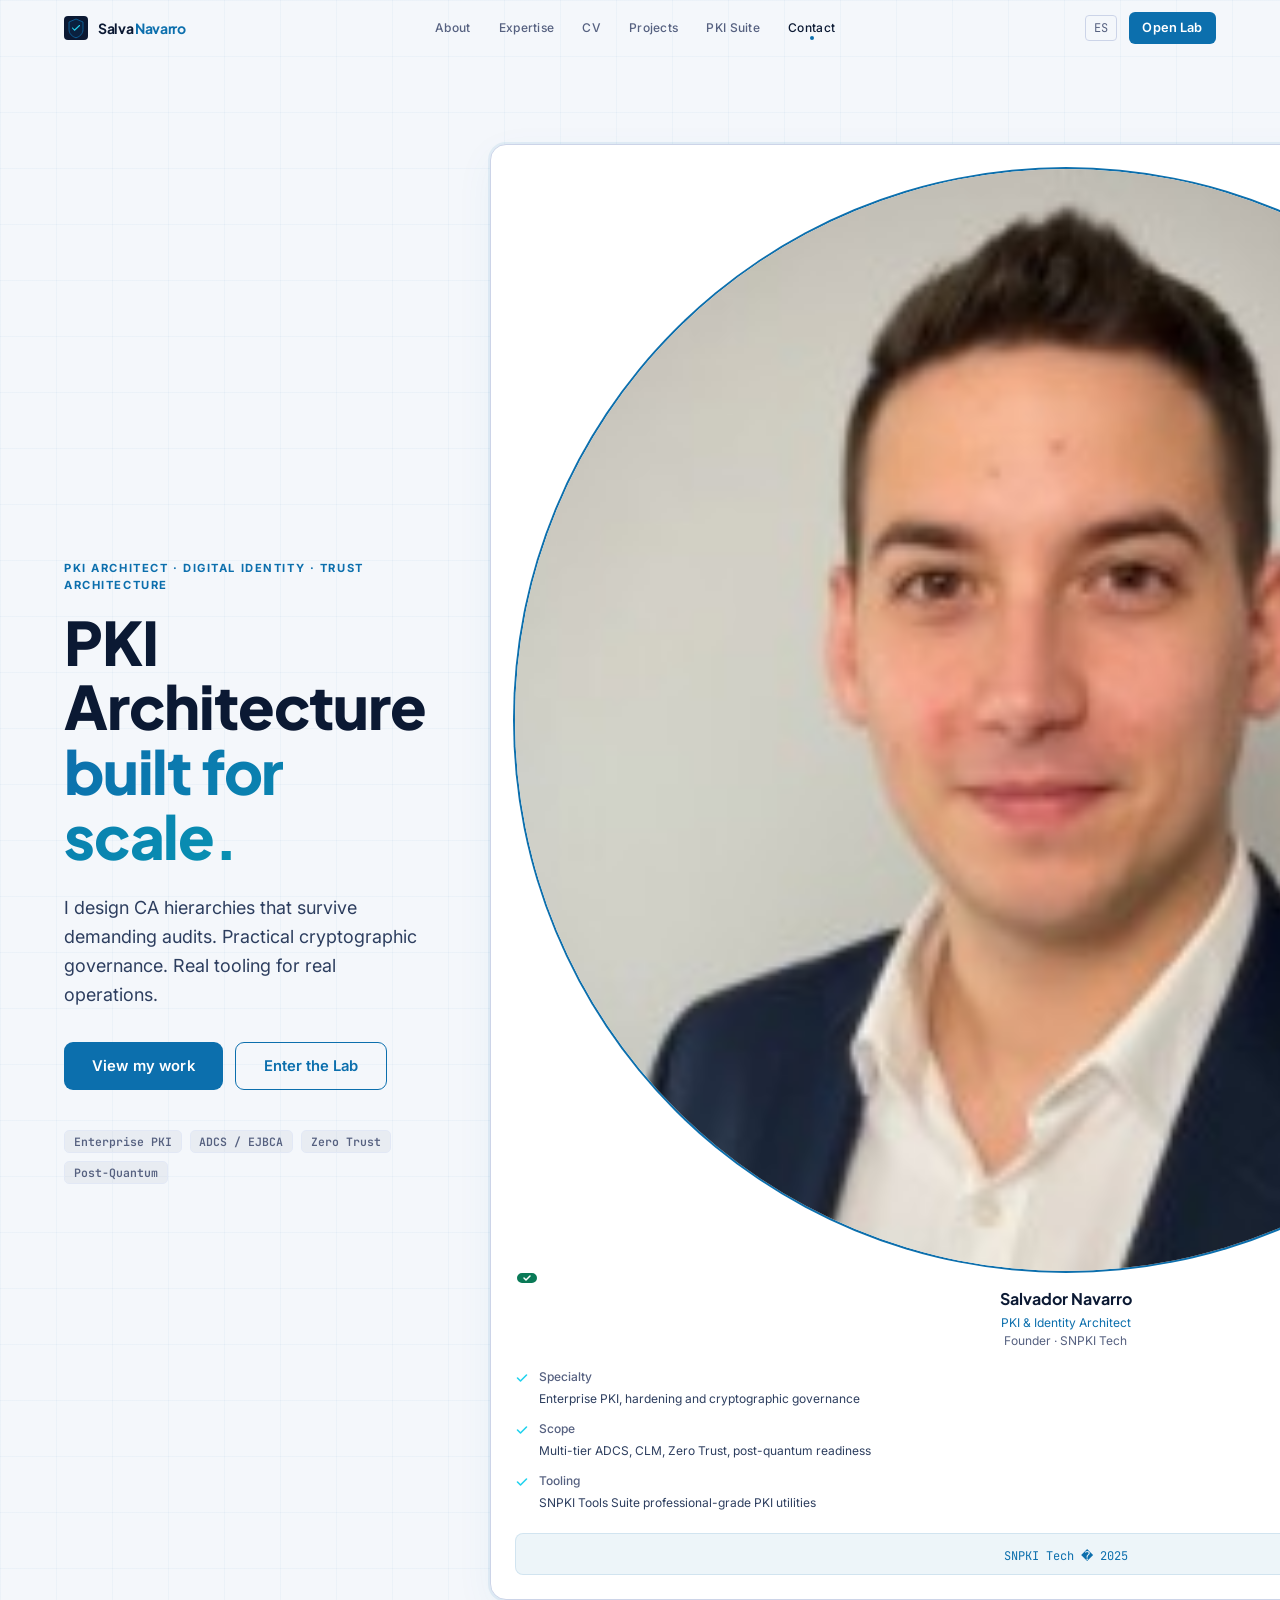
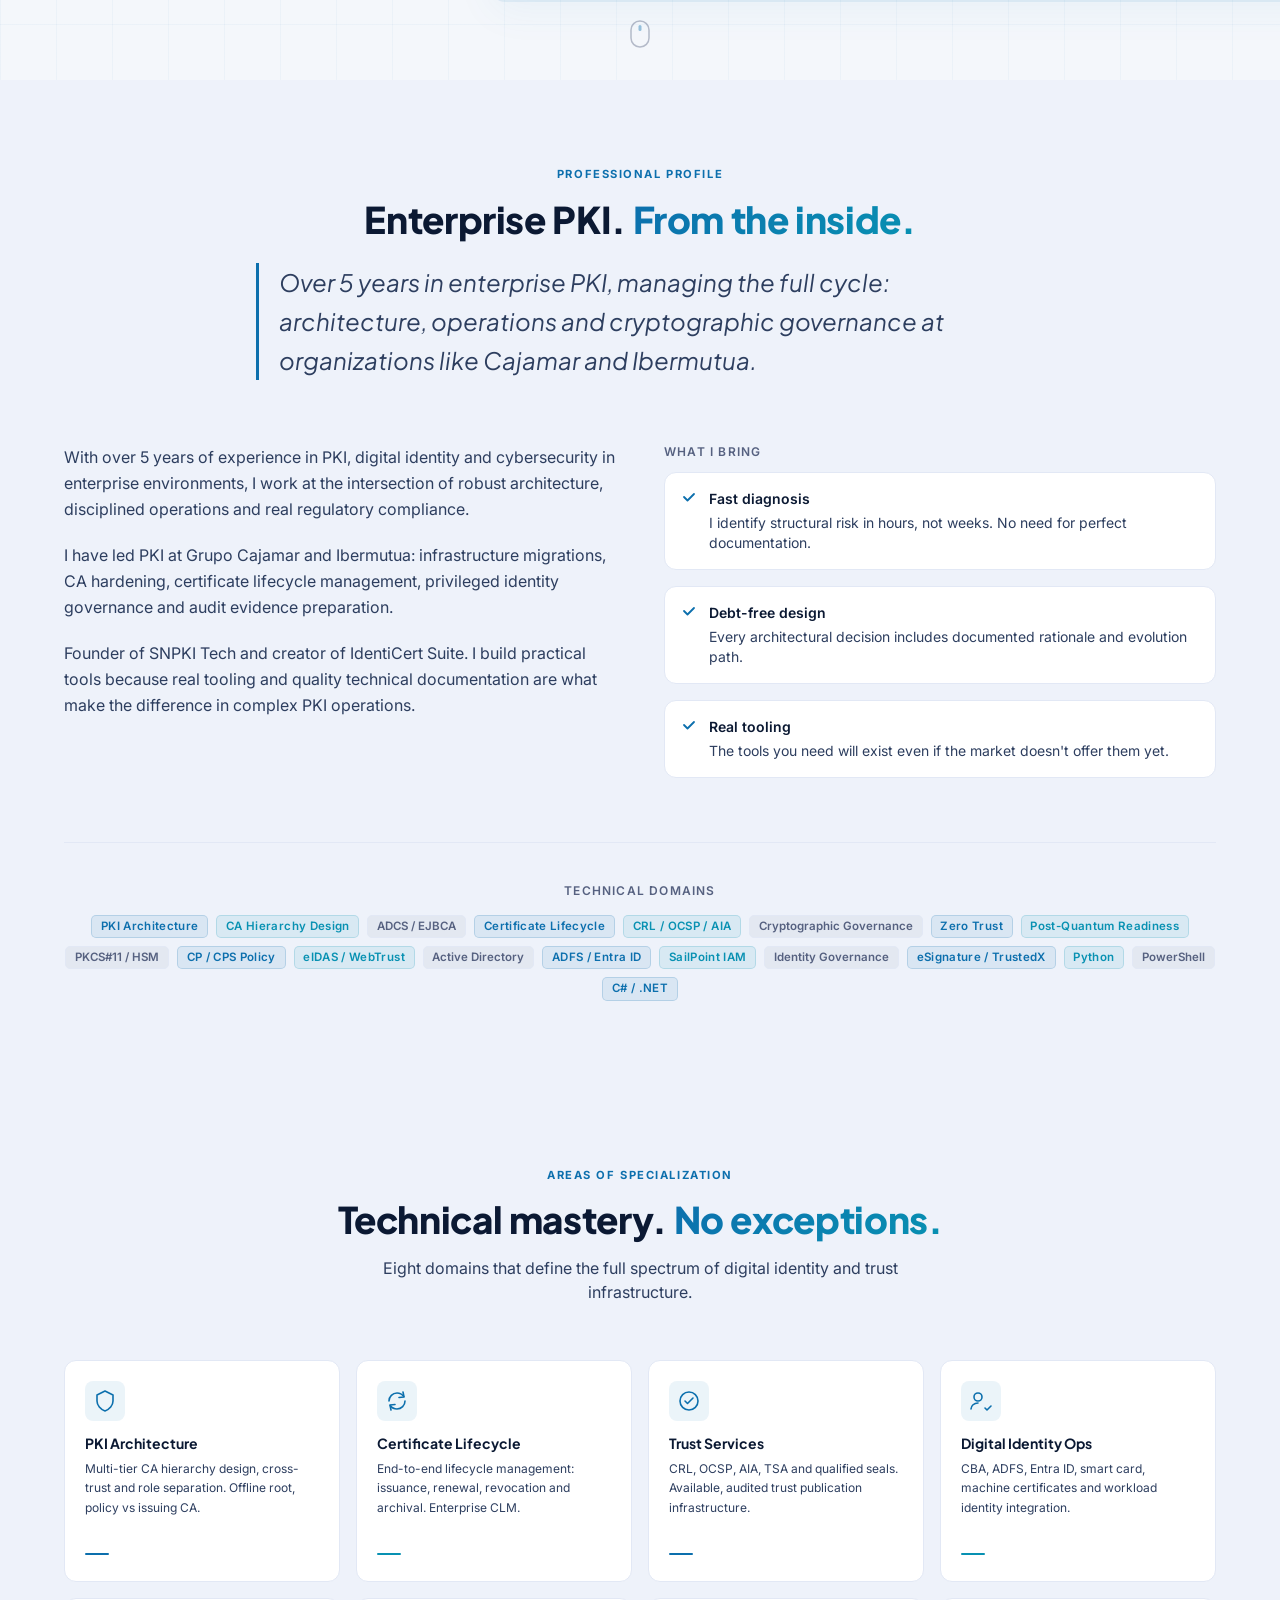
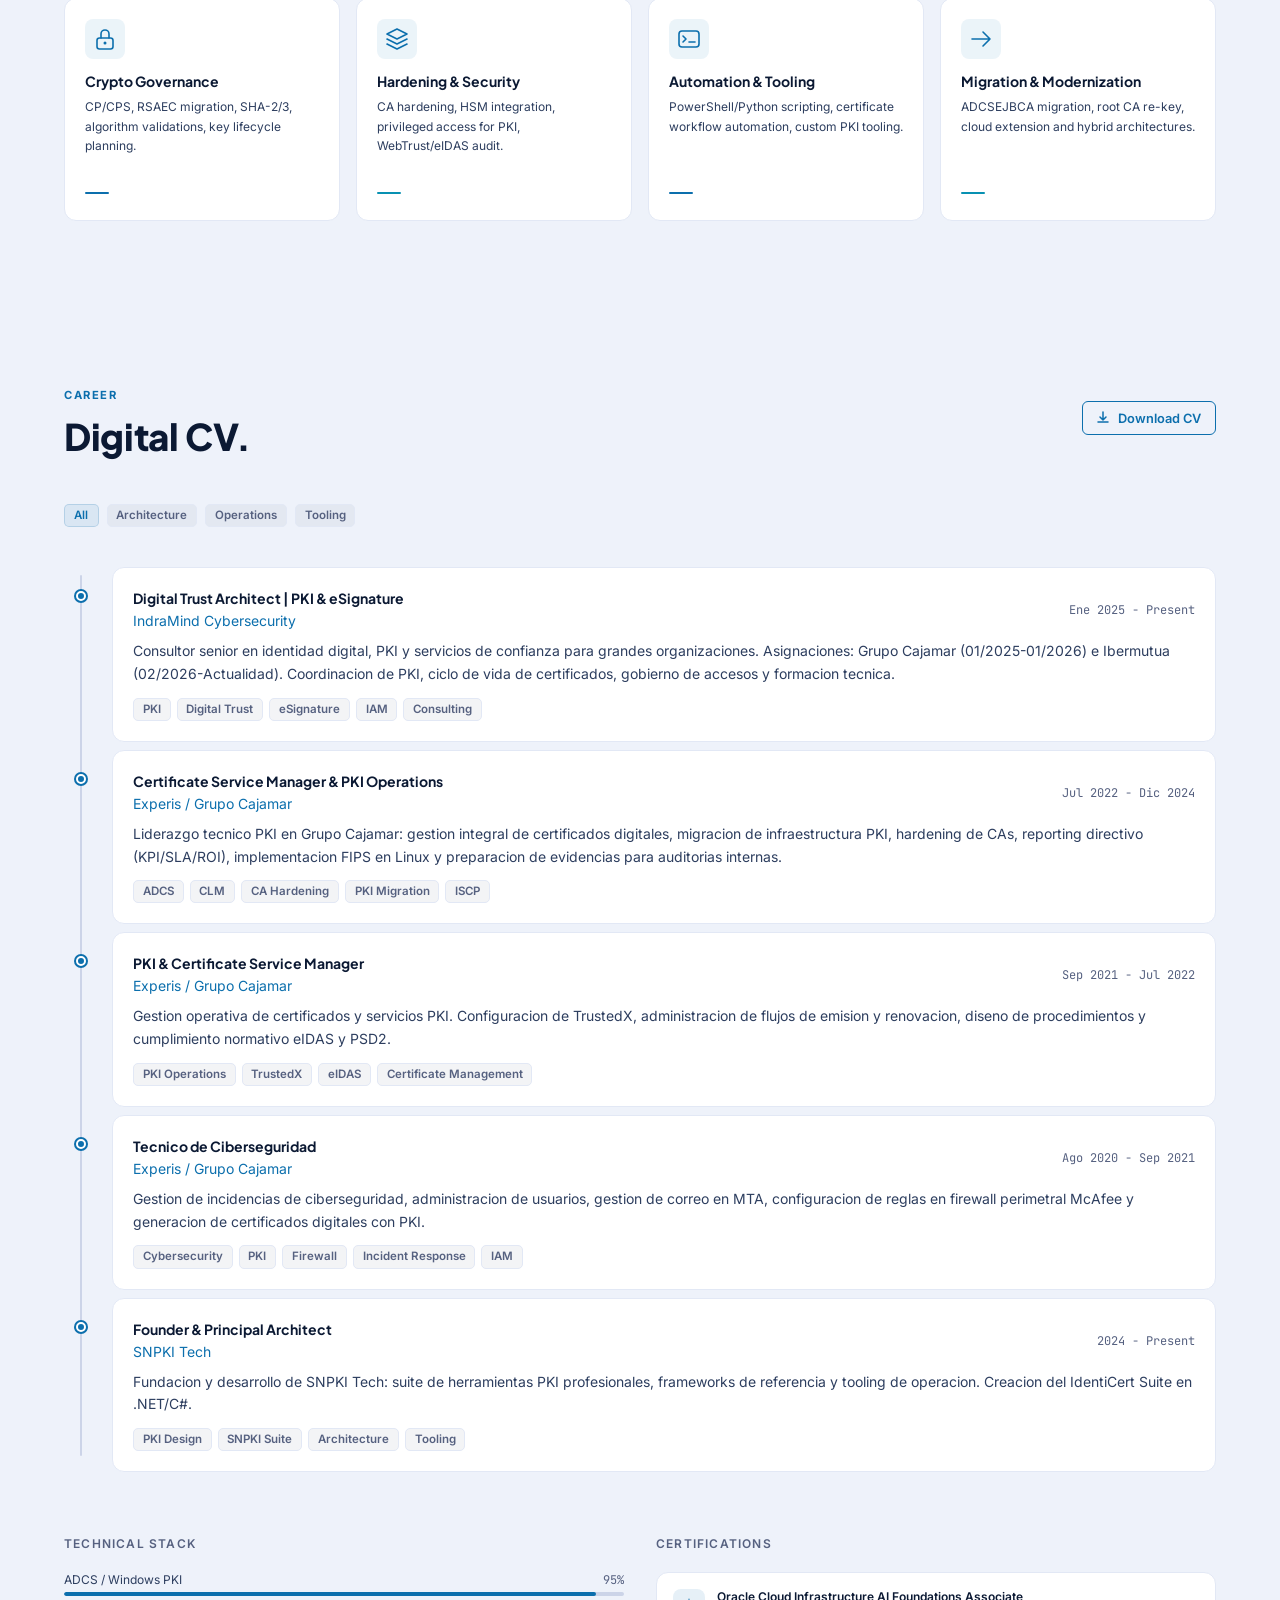
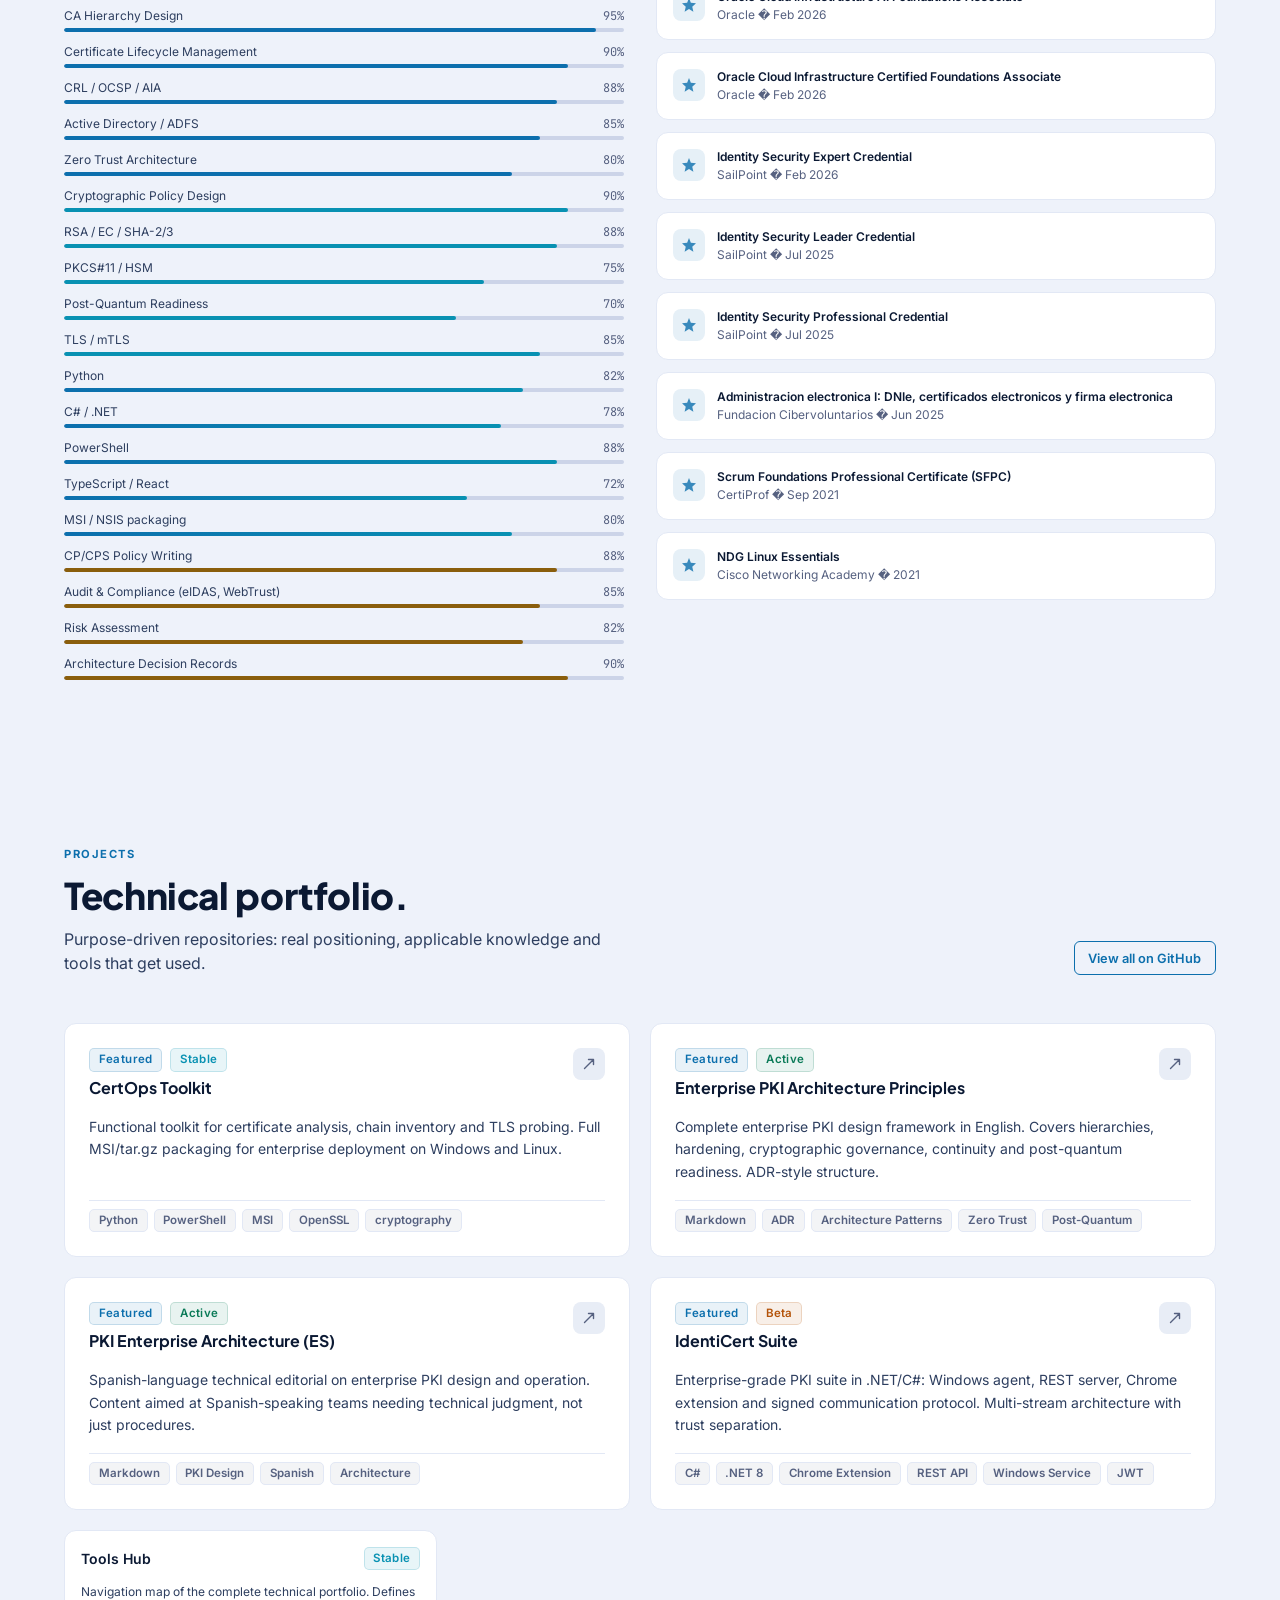
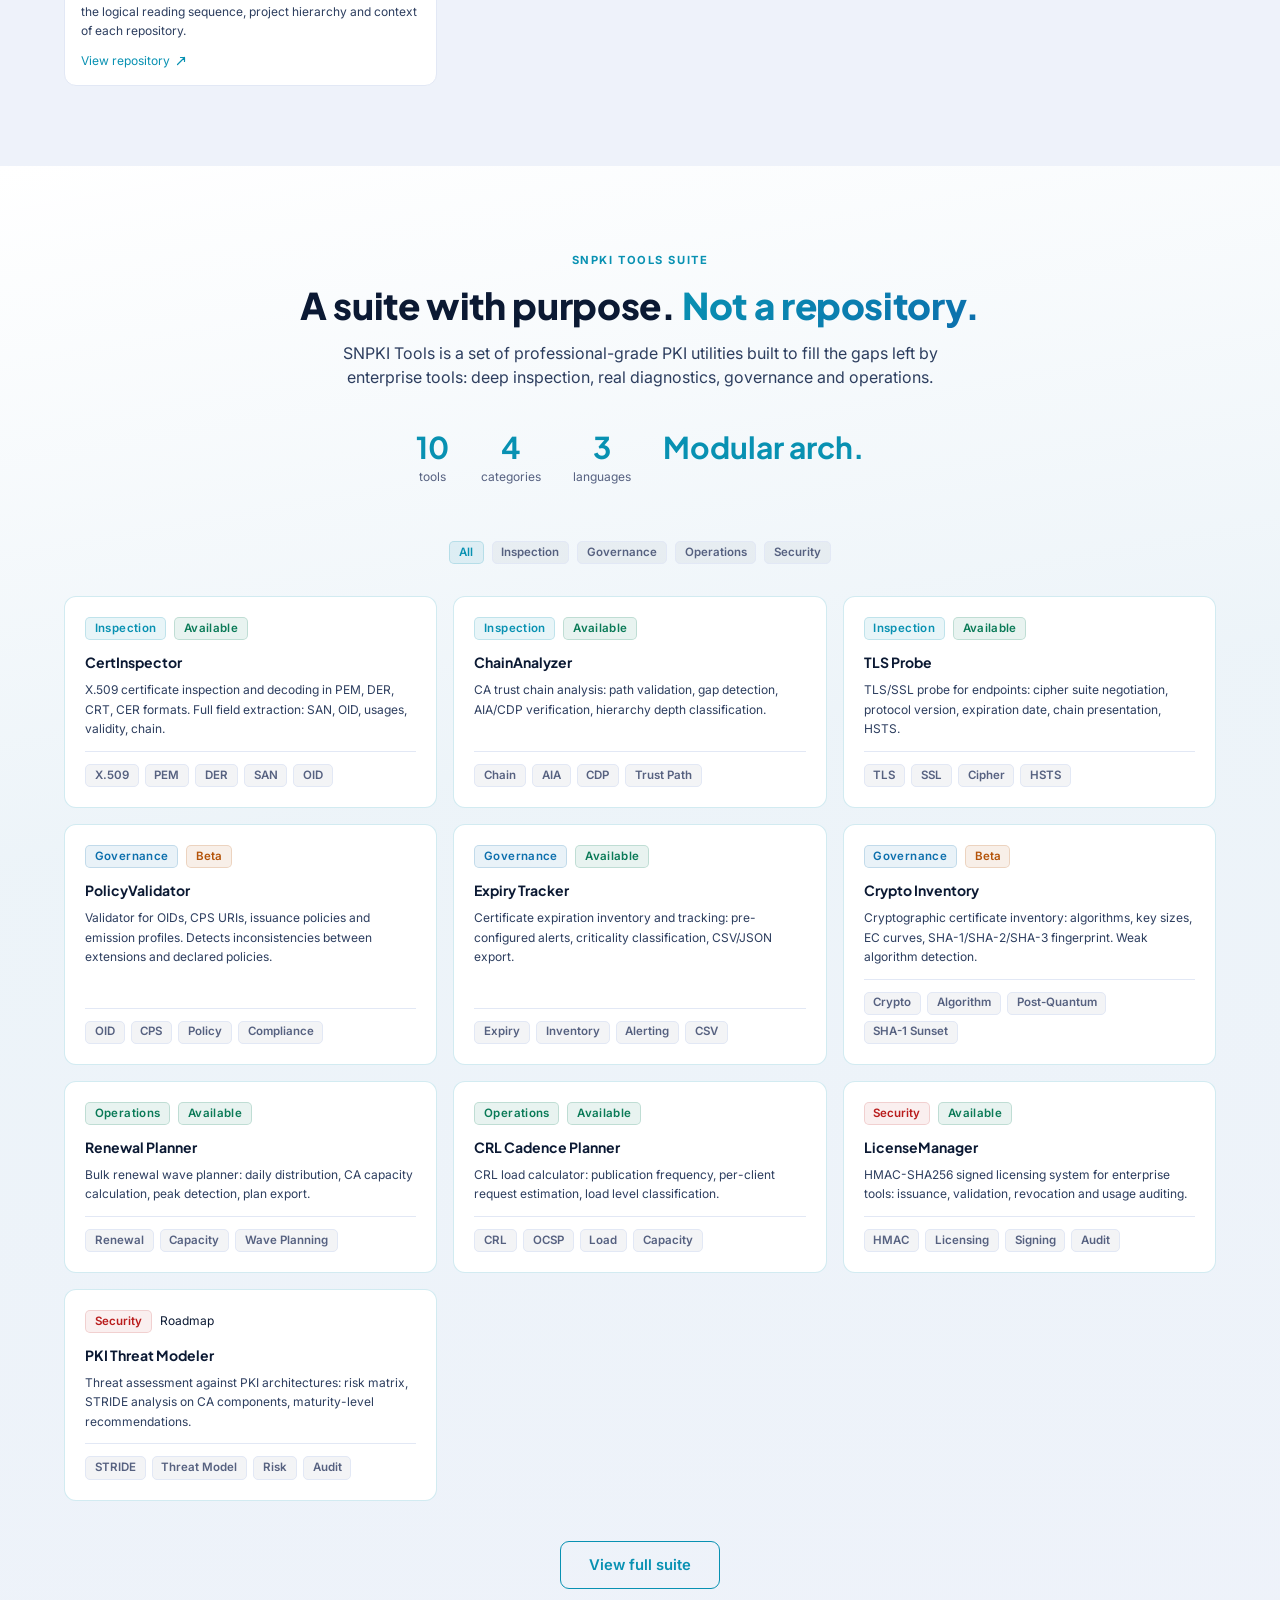
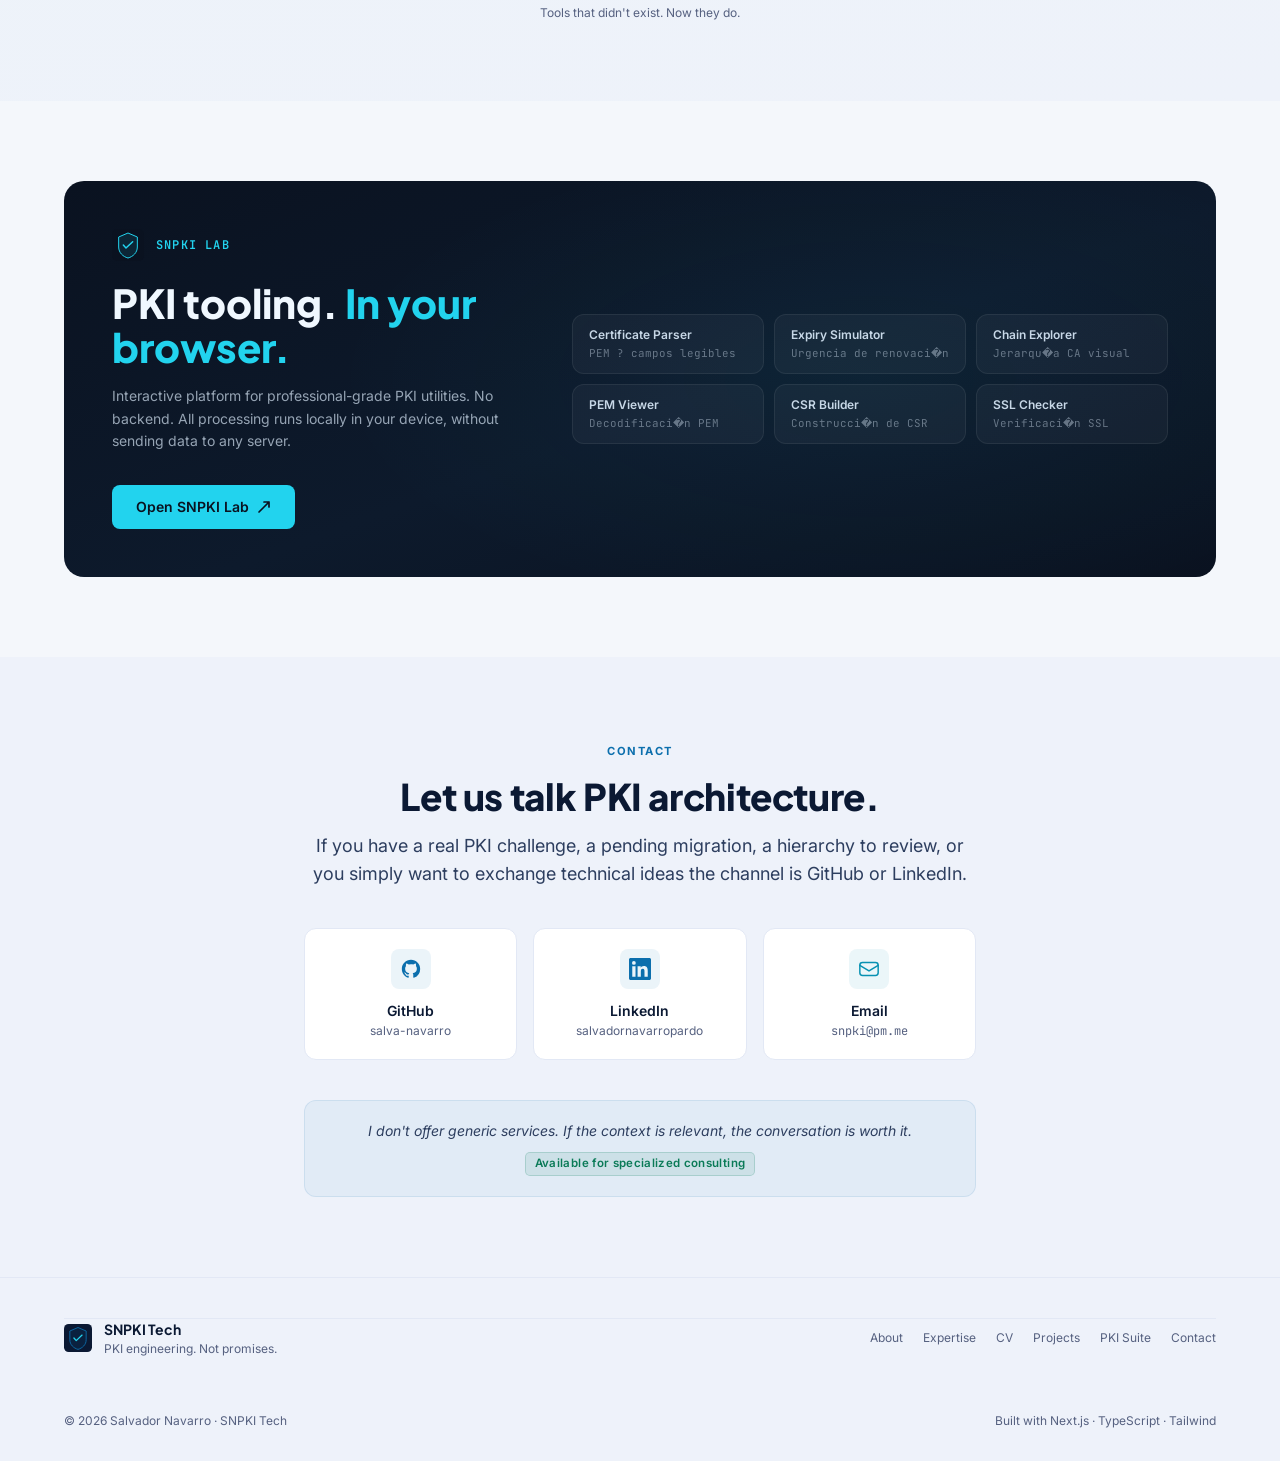
==== commit abd99f4e: "feat: real CV data, larger photo, improved profile text, fixed LinkedIn URL, fixed footer year and O" ====
--- a/index.html
+++ b/index.html
@@ -1 +1 @@
-<!DOCTYPE html><html lang="es"><head><meta charSet="utf-8"/><meta name="viewport" content="width=device-width, initial-scale=1"/><link rel="preload" as="image" href="/assets/photo.jpg"/><link rel="stylesheet" href="/_next/static/chunks/15vbihh98tu3l.css" data-precedence="next"/><link rel="preload" as="script" fetchPriority="low" href="/_next/static/chunks/0ht900cau6_ur.js"/><script src="/_next/static/chunks/0dgq26a5_oy.a.js" async=""></script><script src="/_next/static/chunks/0bogtdbh.dcu1.js" async=""></script><script src="/_next/static/chunks/0174xh3wfsjm1.js" async=""></script><script src="/_next/static/chunks/turbopack-0.7-z33fgh4l6.js" async=""></script><script src="/_next/static/chunks/01xlw8hd842-c.js" async=""></script><script src="/_next/static/chunks/0d3shmwh5_nmn.js" async=""></script><script src="/_next/static/chunks/0meh533w.zey0.js" async=""></script><script src="/_next/static/chunks/0iksm6trk~ebp.js" async=""></script><link rel="preload" href="https://fonts.googleapis.com/css2?family=Plus+Jakarta+Sans:wght@600;700;800&amp;family=Inter:wght@300;400;500;600&amp;family=JetBrains+Mono:wght@400;500&amp;display=swap" as="style"/><link rel="preconnect" href="https://fonts.googleapis.com"/><link rel="preconnect" href="https://fonts.gstatic.com" crossorigin="anonymous"/><meta name="theme-color" content="#f4f7fb"/><title>Salva Navarro | PKI &amp; Digital Identity Architect</title><meta name="description" content="Arquitectura PKI enterprise, gobierno criptográfico y suite SNPKI Tools. Portfolio profesional de Salva Navarro  identidad digital, certificados y tooling."/><meta name="author" content="Salva Navarro"/><meta name="keywords" content="PKI, Enterprise PKI, Digital Identity, Certificate Management, CA Hierarchy, ADCS, Zero Trust, Cryptographic Governance, Post-Quantum, SNPKI Tools, Certificate Lifecycle"/><meta name="creator" content="Salva Navarro"/><meta name="robots" content="index, follow"/><meta name="googlebot" content="index, follow"/><link rel="canonical" href="https://salva-navarro.github.io/"/><meta property="og:title" content="Salva Navarro | PKI &amp; Digital Identity Architect"/><meta property="og:description" content="Diseño jerarquías PKI enterprise que sobreviven a auditores exigentes. Fundador de SNPKI Tech."/><meta property="og:url" content="https://salva-navarro.github.io/"/><meta property="og:site_name" content="Salva Navarro · SNPKI"/><meta property="og:locale" content="es_ES"/><meta property="og:image" content="http://localhost:3000/assets/photo.jpg"/><meta property="og:image:width" content="800"/><meta property="og:image:height" content="800"/><meta property="og:type" content="website"/><meta name="twitter:card" content="summary_large_image"/><meta name="twitter:title" content="Salva Navarro | PKI &amp; Digital Identity Architect"/><meta name="twitter:description" content="Arquitectura PKI enterprise, gobierno criptográfico y SNPKI Tools Suite."/><meta name="twitter:image" content="http://localhost:3000/assets/photo.jpg"/><link rel="icon" href="/favicon.svg" type="image/svg+xml"/><link rel="icon" href="/favicon.ico" sizes="any"/><link rel="apple-touch-icon" href="/apple-touch-icon.png"/><link href="https://fonts.googleapis.com/css2?family=Plus+Jakarta+Sans:wght@600;700;800&amp;family=Inter:wght@300;400;500;600&amp;family=JetBrains+Mono:wght@400;500&amp;display=swap" rel="stylesheet"/><script src="/_next/static/chunks/03~yq9q893hmn.js" noModule=""></script></head><body><div hidden=""><!--$--><!--/$--></div><nav class="fixed top-0 left-0 right-0 z-50 transition-all duration-300 bg-transparent"><div class="section-wrap flex items-center justify-between h-14 px-6"><a href="#" class="flex items-center gap-2.5 group" aria-label="Inicio"><svg width="24" height="24" viewBox="0 0 48 48" fill="none" aria-hidden="true"><rect width="48" height="48" rx="8" fill="#0b1933"></rect><path d="M24 6 L38 12 L38 27 C38 35.5 31.5 41.5 24 43.5 C16.5 41.5 10 35.5 10 27 L10 12 Z" fill="rgba(12,111,173,0.1)" stroke="#0c6fad" stroke-width="1.5"></path><polyline points="17,24 21,28.5 31,19" stroke="#22d3ee" stroke-width="2.2" stroke-linecap="round" stroke-linejoin="round"></polyline></svg><span class="font-display font-bold text-sm tracking-tight" style="color:var(--t1)">Salva <span style="color:var(--indigo)">Navarro</span></span></a><div class="hidden md:flex items-center gap-1"><a href="#sobre" class="relative px-3 py-1.5 text-xs font-medium tracking-wide transition-colors" style="color:var(--t1)">Sobre<span class="absolute bottom-0.5 left-1/2 -translate-x-1/2 w-1 h-1 rounded-full" style="background:var(--indigo)"></span></a><a href="#expertise" class="relative px-3 py-1.5 text-xs font-medium tracking-wide transition-colors" style="color:var(--t3)">Expertise</a><a href="#cv" class="relative px-3 py-1.5 text-xs font-medium tracking-wide transition-colors" style="color:var(--t3)">CV</a><a href="#proyectos" class="relative px-3 py-1.5 text-xs font-medium tracking-wide transition-colors" style="color:var(--t3)">Proyectos</a><a href="#pki-suite" class="relative px-3 py-1.5 text-xs font-medium tracking-wide transition-colors" style="color:var(--t3)">PKI Suite</a><a href="#contacto" class="relative px-3 py-1.5 text-xs font-medium tracking-wide transition-colors" style="color:var(--t3)">Contacto</a></div><div class="hidden md:flex items-center gap-3"><button class="text-xs font-mono px-2 py-1 rounded border transition-colors" style="color:var(--t3);border-color:var(--bd2)" aria-label="Cambiar idioma">EN</button><a href="#lab" class="btn-primary btn-sm">Abrir Lab</a></div><button class="md:hidden p-2 transition-colors" style="color:var(--t2)" aria-label="Abrir menú"><svg width="20" height="20" viewBox="0 0 20 20" fill="none"><path d="M3 5h14M3 10h14M3 15h14" stroke="currentColor" stroke-width="1.8" stroke-linecap="round"></path></svg></button></div></nav><main><section class="hero-gradient bg-grid relative min-h-screen flex items-center pt-16" aria-label="Hero"><div class="section-wrap px-6 py-20 w-full"><div class="flex flex-col lg:flex-row items-center gap-12 lg:gap-16"><div class="flex-1 max-w-2xl anim-fade-up"><span class="kicker mb-4 inline-block">PKI Architect · Digital Identity · Trust Architecture</span><h1 class="display-2xl mb-6">Arquitectura PKI<br/><span class="gradient-text-v">con criterio de plataforma.</span></h1><p class="text-lg leading-relaxed mb-8 max-w-lg" style="color:var(--t2)">Diseño jerarquías CA que sobreviven auditores exigentes. Gobierno criptográfico práctico. Tooling real para operación real.</p><div class="flex flex-wrap gap-3 mb-10"><a href="#proyectos" class="btn-primary btn-lg">Ver mi trabajo</a><a href="#lab" class="btn-ghost btn-lg">Entrar al Lab</a></div><div class="flex flex-wrap gap-2"><span class="tag-dim font-mono text-xs">PKI Enterprise</span><span class="tag-dim font-mono text-xs">ADCS / EJBCA</span><span class="tag-dim font-mono text-xs">Zero Trust</span><span class="tag-dim font-mono text-xs">Post-Quantum</span></div></div><div class="flex-shrink-0 w-full max-w-xs anim-fade-up delay-2"><div class="panel-v rounded-2xl p-6 glow-border-v"><div class="relative w-20 h-20 mx-auto mb-4"><div class="w-20 h-20 rounded-full overflow-hidden ring-2" style="--tw-ring-color:var(--indigo)"><img src="/assets/photo.jpg" alt="Salvador Navarro" class="w-full h-full object-cover"/></div><span class="absolute -bottom-1 -right-1 w-5 h-5 rounded-full border-2 flex items-center justify-center" style="background:var(--ok);border-color:var(--surface)"><svg width="10" height="10" viewBox="0 0 10 10" fill="none"><path d="M2 5L4 7L8 3" stroke="white" stroke-width="1.5" stroke-linecap="round" stroke-linejoin="round"></path></svg></span></div><div class="text-center mb-5"><h2 class="font-display font-bold text-base" style="color:var(--t1)">Salvador Navarro</h2><p class="text-xs mt-1" style="color:var(--indigo)">PKI &amp; Identity Architect</p><p class="text-xs mt-0.5" style="color:var(--t3)">Fundador · SNPKI Tech</p></div><div class="space-y-3 mb-5"><div class="flex gap-2.5 items-start"><svg class="flex-shrink-0 mt-0.5" width="14" height="14" viewBox="0 0 14 14" fill="none"><path d="M2.5 7L5.5 10L11.5 4" stroke="#22d3ee" stroke-width="1.6" stroke-linecap="round" stroke-linejoin="round"></path></svg><div><span class="text-xs font-medium block" style="color:var(--t3)">Especialidad</span><span class="text-xs" style="color:var(--t2)">PKI enterprise, hardening y gobierno criptográfico</span></div></div><div class="flex gap-2.5 items-start"><svg class="flex-shrink-0 mt-0.5" width="14" height="14" viewBox="0 0 14 14" fill="none"><path d="M2.5 7L5.5 10L11.5 4" stroke="#22d3ee" stroke-width="1.6" stroke-linecap="round" stroke-linejoin="round"></path></svg><div><span class="text-xs font-medium block" style="color:var(--t3)">Ámbito</span><span class="text-xs" style="color:var(--t2)">ADCS multi-tier, CLM, Zero Trust, post-quantum readiness</span></div></div><div class="flex gap-2.5 items-start"><svg class="flex-shrink-0 mt-0.5" width="14" height="14" viewBox="0 0 14 14" fill="none"><path d="M2.5 7L5.5 10L11.5 4" stroke="#22d3ee" stroke-width="1.6" stroke-linecap="round" stroke-linejoin="round"></path></svg><div><span class="text-xs font-medium block" style="color:var(--t3)">Tooling</span><span class="text-xs" style="color:var(--t2)">SNPKI Tools Suite  utilidades PKI de grado profesional</span></div></div></div><div class="rounded-lg px-3 py-2 text-center" style="background:rgba(12,111,173,0.07);border:1px solid rgba(12,111,173,0.12)"><span class="text-xs font-mono" style="color:var(--indigo)">SNPKI Tech · 2025</span></div></div></div></div></div><div class="absolute bottom-8 left-1/2 -translate-x-1/2 anim-float opacity-40"><svg width="20" height="28" viewBox="0 0 20 28" fill="none"><rect x="1" y="1" width="18" height="26" rx="9" stroke="currentColor" stroke-width="1.5" style="color:var(--t3)"></rect><rect x="8.5" y="5" width="3" height="6" rx="1.5" fill="currentColor" style="color:var(--indigo)"></rect></svg></div></section><section id="sobre" class="section-alt section-py"><div class="section-wrap px-6"><div class="max-w-3xl mx-auto mb-16 text-center"><span class="kicker mb-4 inline-block">Perfil profesional</span><h2 class="section-title">No gestiono PKI.<!-- --> <span class="gradient-text-v">La arquitecto.</span></h2><blockquote class="text-xl md:text-2xl font-display italic mt-6 leading-relaxed" style="color:var(--t2);border-left:3px solid var(--indigo);padding-left:1.25rem;text-align:left">Cada CA tiene una historia de deuda técnica. Mi trabajo es convertirla en plataforma.</blockquote></div><div class="grid lg:grid-cols-2 gap-12 items-start mb-16"><div class="space-y-5"><p class="leading-relaxed" style="color:var(--t2)">Con años de experiencia real en infraestructura PKI enterprise, mi foco está en tres dimensiones que pocas personas dominan juntas: arquitectura de confianza, operación disciplinada y tooling que automatiza lo que no debería hacerse a mano.</p><p class="leading-relaxed" style="color:var(--t2)">Diseño jerarquías CA que sobreviven a auditores exigentes. Migro infraestructuras legacy sin incidentes controlados. Construyo los instrumentos de gestión que el mercado enterprise no ofrece.</p><p class="leading-relaxed" style="color:var(--t2)">Fundador de SNPKI Tech. Autor de frameworks de referencia PKI en GitHub. Especialista en el gap entre arquitectura en papel y operación diaria.</p></div><div class="space-y-4"><p class="text-xs font-semibold tracking-widest uppercase mb-3" style="color:var(--t3)">Lo que aporto</p><div class="card card-hover p-4 flex gap-3 items-start"><svg width="16" height="16" viewBox="0 0 16 16" fill="none" class="flex-shrink-0"><path d="M3 8L6.5 11.5L13 5" stroke="#0c6fad" stroke-width="1.8" stroke-linecap="round" stroke-linejoin="round"></path></svg><div><p class="font-semibold text-sm mb-1" style="color:var(--t1)">Diagnóstico rápido</p><p class="text-sm" style="color:var(--t2)">Localizo el riesgo estructural en horas, no semanas. Sin necesidad de documentación perfecta.</p></div></div><div class="card card-hover p-4 flex gap-3 items-start"><svg width="16" height="16" viewBox="0 0 16 16" fill="none" class="flex-shrink-0"><path d="M3 8L6.5 11.5L13 5" stroke="#0c6fad" stroke-width="1.8" stroke-linecap="round" stroke-linejoin="round"></path></svg><div><p class="font-semibold text-sm mb-1" style="color:var(--t1)">Diseño sin deuda</p><p class="text-sm" style="color:var(--t2)">Cada decisión arquitectónica incluye razonamiento documentado y ruta de evolución.</p></div></div><div class="card card-hover p-4 flex gap-3 items-start"><svg width="16" height="16" viewBox="0 0 16 16" fill="none" class="flex-shrink-0"><path d="M3 8L6.5 11.5L13 5" stroke="#0c6fad" stroke-width="1.8" stroke-linecap="round" stroke-linejoin="round"></path></svg><div><p class="font-semibold text-sm mb-1" style="color:var(--t1)">Tooling real</p><p class="text-sm" style="color:var(--t2)">Las herramientas que necesitas existirán aunque no existan todavía en el mercado.</p></div></div></div></div><div class="divider-h pt-10"><p class="text-xs font-semibold tracking-widest uppercase mb-4 text-center" style="color:var(--t3)">Dominios técnicos</p><div class="flex flex-wrap justify-center gap-2"><span class="tag-v text-xs">PKI Architecture</span><span class="tag-i text-xs">CA Hierarchy Design</span><span class="tag-dim text-xs">ADCS / EJBCA</span><span class="tag-v text-xs">Certificate Lifecycle</span><span class="tag-i text-xs">CRL / OCSP / AIA</span><span class="tag-dim text-xs">Cryptographic Governance</span><span class="tag-v text-xs">Zero Trust</span><span class="tag-i text-xs">Post-Quantum Readiness</span><span class="tag-dim text-xs">PKCS#11 / HSM</span><span class="tag-v text-xs">CP / CPS Policy</span><span class="tag-i text-xs">eIDAS / WebTrust</span><span class="tag-dim text-xs">Active Directory</span><span class="tag-v text-xs">ADFS / Entra ID</span><span class="tag-i text-xs">Python</span><span class="tag-dim text-xs">PowerShell</span><span class="tag-v text-xs">C# / .NET</span></div></div></div></section><section id="expertise" class="section-py" style="background:var(--void)"><div class="section-wrap px-6"><div class="text-center mb-14"><span class="kicker mb-4 inline-block">Áreas de especialización</span><h2 class="section-title">Dominio técnico.<!-- --> <span class="gradient-text-v">Sin excepciones.</span></h2><p class="mt-4 max-w-xl mx-auto" style="color:var(--t2)">Ocho dominios que definen el espectro completo de la identidad digital y la infraestructura de confianza.</p></div><div class="grid sm:grid-cols-2 lg:grid-cols-4 gap-4"><div class="card card-hover p-5 flex flex-col gap-3"><div class="icon-wrap icon-v self-start" style="color:var(--indigo)"><svg width="24" height="24" viewBox="0 0 24 24" fill="none"><path d="M12 2L20 6V12C20 16.4 16.5 20.5 12 22C7.5 20.5 4 16.4 4 12V6L12 2Z" stroke="currentColor" stroke-width="1.6" stroke-linejoin="round"></path></svg></div><div><h3 class="font-display font-bold text-sm mb-1.5" style="color:var(--t1)">PKI Architecture</h3><p class="text-xs leading-relaxed" style="color:var(--t2)">Diseño de jerarquías CA multi-tier, confianza cruzada y separación de roles. Root offline, política vs emisora.</p></div><div class="mt-auto pt-2"><span class="inline-block w-6 h-0.5 rounded-full" style="background:var(--indigo)"></span></div></div><div class="card card-hover p-5 flex flex-col gap-3"><div class="icon-wrap icon-v self-start" style="color:var(--indigo)"><svg width="24" height="24" viewBox="0 0 24 24" fill="none"><path d="M4 12C4 7.58 7.58 4 12 4C14.76 4 17.21 5.36 18.72 7.5M20 12C20 16.42 16.42 20 12 20C9.24 20 6.79 18.64 5.28 16.5" stroke="currentColor" stroke-width="1.6" stroke-linecap="round"></path><polyline points="18,3 19,8 14,8.5" stroke="currentColor" stroke-width="1.6" stroke-linecap="round" stroke-linejoin="round"></polyline><polyline points="6,21 5,16 10,15.5" stroke="currentColor" stroke-width="1.6" stroke-linecap="round" stroke-linejoin="round"></polyline></svg></div><div><h3 class="font-display font-bold text-sm mb-1.5" style="color:var(--t1)">Certificate Lifecycle</h3><p class="text-xs leading-relaxed" style="color:var(--t2)">Gestión end-to-end del ciclo de vida: emisión, renovación, revocación y archivo. CLM enterprise.</p></div><div class="mt-auto pt-2"><span class="inline-block w-6 h-0.5 rounded-full" style="background:var(--ice)"></span></div></div><div class="card card-hover p-5 flex flex-col gap-3"><div class="icon-wrap icon-v self-start" style="color:var(--indigo)"><svg width="24" height="24" viewBox="0 0 24 24" fill="none"><circle cx="12" cy="12" r="9" stroke="currentColor" stroke-width="1.6"></circle><path d="M8 12L10.5 14.5L16 9" stroke="currentColor" stroke-width="1.6" stroke-linecap="round" stroke-linejoin="round"></path></svg></div><div><h3 class="font-display font-bold text-sm mb-1.5" style="color:var(--t1)">Trust Services</h3><p class="text-xs leading-relaxed" style="color:var(--t2)">CRL, OCSP, AIA, TSA y sellos cualificados. Infraestructura de publicación de confianza disponible y auditada.</p></div><div class="mt-auto pt-2"><span class="inline-block w-6 h-0.5 rounded-full" style="background:var(--indigo)"></span></div></div><div class="card card-hover p-5 flex flex-col gap-3"><div class="icon-wrap icon-v self-start" style="color:var(--indigo)"><svg width="24" height="24" viewBox="0 0 24 24" fill="none"><circle cx="9" cy="8" r="4" stroke="currentColor" stroke-width="1.6"></circle><path d="M2 20C2 16.69 5.13 14 9 14" stroke="currentColor" stroke-width="1.6" stroke-linecap="round"></path><path d="M16 19L18 21L22 17" stroke="currentColor" stroke-width="1.6" stroke-linecap="round" stroke-linejoin="round"></path></svg></div><div><h3 class="font-display font-bold text-sm mb-1.5" style="color:var(--t1)">Digital Identity Ops</h3><p class="text-xs leading-relaxed" style="color:var(--t2)">CBA, ADFS, Entra ID, smart card, certificados de máquina y workload identity integration.</p></div><div class="mt-auto pt-2"><span class="inline-block w-6 h-0.5 rounded-full" style="background:var(--ice)"></span></div></div><div class="card card-hover p-5 flex flex-col gap-3"><div class="icon-wrap icon-v self-start" style="color:var(--indigo)"><svg width="24" height="24" viewBox="0 0 24 24" fill="none"><rect x="4" y="11" width="16" height="11" rx="2.5" stroke="currentColor" stroke-width="1.6"></rect><path d="M8 11V7C8 4.79 9.79 3 12 3C14.21 3 16 4.79 16 7V11" stroke="currentColor" stroke-width="1.6" stroke-linecap="round"></path><circle cx="12" cy="16" r="1.5" fill="currentColor"></circle></svg></div><div><h3 class="font-display font-bold text-sm mb-1.5" style="color:var(--t1)">Crypto Governance</h3><p class="text-xs leading-relaxed" style="color:var(--t2)">CP/CPS, RSAEC migration, SHA-2/3, validaciones de algoritmos, life of key planning.</p></div><div class="mt-auto pt-2"><span class="inline-block w-6 h-0.5 rounded-full" style="background:var(--indigo)"></span></div></div><div class="card card-hover p-5 flex flex-col gap-3"><div class="icon-wrap icon-v self-start" style="color:var(--indigo)"><svg width="24" height="24" viewBox="0 0 24 24" fill="none"><path d="M12 2L22 7L12 12L2 7L12 2Z" stroke="currentColor" stroke-width="1.6" stroke-linejoin="round"></path><path d="M2 12L12 17L22 12" stroke="currentColor" stroke-width="1.6" stroke-linecap="round" stroke-linejoin="round"></path><path d="M2 17L12 22L22 17" stroke="currentColor" stroke-width="1.6" stroke-linecap="round" stroke-linejoin="round"></path></svg></div><div><h3 class="font-display font-bold text-sm mb-1.5" style="color:var(--t1)">Hardening &amp; Security</h3><p class="text-xs leading-relaxed" style="color:var(--t2)">CA hardening, HSM integration, privileged access para PKI, auditoría WebTrust/eIDAS.</p></div><div class="mt-auto pt-2"><span class="inline-block w-6 h-0.5 rounded-full" style="background:var(--ice)"></span></div></div><div class="card card-hover p-5 flex flex-col gap-3"><div class="icon-wrap icon-v self-start" style="color:var(--indigo)"><svg width="24" height="24" viewBox="0 0 24 24" fill="none"><rect x="2" y="4" width="20" height="16" rx="3" stroke="currentColor" stroke-width="1.6"></rect><path d="M6 9L9 12L6 15" stroke="currentColor" stroke-width="1.6" stroke-linecap="round" stroke-linejoin="round"></path><path d="M12 15H18" stroke="currentColor" stroke-width="1.6" stroke-linecap="round"></path></svg></div><div><h3 class="font-display font-bold text-sm mb-1.5" style="color:var(--t1)">Automation &amp; Tooling</h3><p class="text-xs leading-relaxed" style="color:var(--t2)">Scripting PowerShell/Python, automatización de flujos de certificados, custom tooling PKI.</p></div><div class="mt-auto pt-2"><span class="inline-block w-6 h-0.5 rounded-full" style="background:var(--indigo)"></span></div></div><div class="card card-hover p-5 flex flex-col gap-3"><div class="icon-wrap icon-v self-start" style="color:var(--indigo)"><svg width="24" height="24" viewBox="0 0 24 24" fill="none"><path d="M3 12H21M14 5L21 12L14 19" stroke="currentColor" stroke-width="1.6" stroke-linecap="round" stroke-linejoin="round"></path></svg></div><div><h3 class="font-display font-bold text-sm mb-1.5" style="color:var(--t1)">Migration &amp; Modernization</h3><p class="text-xs leading-relaxed" style="color:var(--t2)">Migración ADCSEJBCA, re-key de CA raíz, extensión a cloud y arquitecturas híbridas.</p></div><div class="mt-auto pt-2"><span class="inline-block w-6 h-0.5 rounded-full" style="background:var(--ice)"></span></div></div></div></div></section><section id="cv" class="section-alt section-py"><div class="section-wrap px-6"><div class="flex flex-col md:flex-row items-start md:items-center justify-between gap-6 mb-12"><div><span class="kicker mb-3 inline-block">Trayectoria</span><h2 class="section-title">CV Digital.</h2></div><a href="/cv-salvador-navarro.pdf" class="btn-ghost btn-sm flex items-center gap-2"><svg width="14" height="14" viewBox="0 0 14 14" fill="none"><path d="M7 1V9M4 6L7 9L10 6" stroke="currentColor" stroke-width="1.5" stroke-linecap="round" stroke-linejoin="round"></path><path d="M2 11H12" stroke="currentColor" stroke-width="1.5" stroke-linecap="round"></path></svg>Descargar CV</a></div><div class="flex flex-wrap gap-2 mb-10"><button class="tag-v text-xs cursor-pointer">Todo</button><button class="tag-dim text-xs cursor-pointer">Arquitectura</button><button class="tag-dim text-xs cursor-pointer">Operación</button><button class="tag-dim text-xs cursor-pointer">Tooling</button></div><div class="timeline mb-16"><div class="relative pl-10"><div class="tl-dot"></div><div class="card p-5 mb-2"><div class="flex flex-col sm:flex-row sm:items-center justify-between gap-1 mb-2"><div><h3 class="font-display font-bold text-sm" style="color:var(--t1)">Founder &amp; Principal Architect</h3><span class="text-sm" style="color:var(--indigo)">SNPKI Tech</span></div><span class="text-xs font-mono flex-shrink-0" style="color:var(--t3)">2024 - Presente</span></div><p class="text-sm mb-3 leading-relaxed" style="color:var(--t2)">Fundacion y desarrollo de SNPKI Tech: suite de herramientas PKI profesionales, frameworks de referencia de arquitectura e identidad digital. Diseno de jerarquias CA enterprise, gobierno criptografico y tooling de operacion.</p><div class="flex flex-wrap gap-1.5"><span class="tag-dim text-xs">PKI Design</span><span class="tag-dim text-xs">CA Hierarchy</span><span class="tag-dim text-xs">Tooling</span><span class="tag-dim text-xs">SNPKI Suite</span><span class="tag-dim text-xs">Architecture</span></div></div></div><div class="relative pl-10"><div class="tl-dot"></div><div class="card p-5 mb-2"><div class="flex flex-col sm:flex-row sm:items-center justify-between gap-1 mb-2"><div><h3 class="font-display font-bold text-sm" style="color:var(--t1)">Enterprise PKI Architect</h3><span class="text-sm" style="color:var(--indigo)">Ibermutua</span></div><span class="text-xs font-mono flex-shrink-0" style="color:var(--t3)">2020 - Presente</span></div><p class="text-sm mb-3 leading-relaxed" style="color:var(--t2)">Arquitectura y operacion de infraestructura PKI enterprise: jerarquias ADCS multi-tier, gestion del ciclo de vida de certificados, hardening de CAs, politicas de certificacion y planes de continuidad. Integracion con servicios de identidad y Zero Trust.</p><div class="flex flex-wrap gap-1.5"><span class="tag-dim text-xs">ADCS</span><span class="tag-dim text-xs">CLM</span><span class="tag-dim text-xs">CA Hardening</span><span class="tag-dim text-xs">Zero Trust</span><span class="tag-dim text-xs">CRL/OCSP</span></div></div></div><div class="relative pl-10"><div class="tl-dot"></div><div class="card p-5 mb-2"><div class="flex flex-col sm:flex-row sm:items-center justify-between gap-1 mb-2"><div><h3 class="font-display font-bold text-sm" style="color:var(--t1)">PKI Tooling Engineer</h3><span class="text-sm" style="color:var(--indigo)">SNPKI Tech</span></div><span class="text-xs font-mono flex-shrink-0" style="color:var(--t3)">2022 - Presente</span></div><p class="text-sm mb-3 leading-relaxed" style="color:var(--t2)">Desarrollo de herramientas de diagnostico, inspeccion y gobierno PKI: CertInspector, LicenseManager, CertOps Toolkit. Empaquetado MSI/NSIS para Windows enterprise, automatizacion con PowerShell y Python.</p><div class="flex flex-wrap gap-1.5"><span class="tag-dim text-xs">Python</span><span class="tag-dim text-xs">PowerShell</span><span class="tag-dim text-xs">MSI</span><span class="tag-dim text-xs">C#</span><span class="tag-dim text-xs">Windows Service</span></div></div></div><div class="relative pl-10"><div class="tl-dot"></div><div class="card p-5 mb-2"><div class="flex flex-col sm:flex-row sm:items-center justify-between gap-1 mb-2"><div><h3 class="font-display font-bold text-sm" style="color:var(--t1)">Identity &amp; Security Architect</h3><span class="text-sm" style="color:var(--indigo)">IT Infrastructure</span></div><span class="text-xs font-mono flex-shrink-0" style="color:var(--t3)">2018 - 2022</span></div><p class="text-sm mb-3 leading-relaxed" style="color:var(--t2)">Diseno de plataformas de identidad corporativa: Active Directory, ADFS, MFA, politicas de acceso condicional. Implementacion de Certificate-Based Authentication y federated identity.</p><div class="flex flex-wrap gap-1.5"><span class="tag-dim text-xs">Active Directory</span><span class="tag-dim text-xs">ADFS</span><span class="tag-dim text-xs">CBA</span><span class="tag-dim text-xs">MFA</span><span class="tag-dim text-xs">Federation</span></div></div></div><div class="relative pl-10"><div class="tl-dot"></div><div class="card p-5 mb-2"><div class="flex flex-col sm:flex-row sm:items-center justify-between gap-1 mb-2"><div><h3 class="font-display font-bold text-sm" style="color:var(--t1)">Systems Engineer - PKI Operations</h3><span class="text-sm" style="color:var(--indigo)">Corporate IT</span></div><span class="text-xs font-mono flex-shrink-0" style="color:var(--t3)">2015 - 2018</span></div><p class="text-sm mb-3 leading-relaxed" style="color:var(--t2)">Operacion diaria de infraestructura PKI: gestion de solicitudes de certificados, renovaciones, revocaciones, soporte a OIDs y politicas de certificacion. Monitorizacion de CRLs y AIA endpoints.</p><div class="flex flex-wrap gap-1.5"><span class="tag-dim text-xs">Certificate Management</span><span class="tag-dim text-xs">CRL</span><span class="tag-dim text-xs">OCSP</span><span class="tag-dim text-xs">Scripting</span><span class="tag-dim text-xs">Monitoring</span></div></div></div></div><div class="grid md:grid-cols-2 gap-8"><div><p class="text-xs font-semibold tracking-widest uppercase mb-5" style="color:var(--t3)">Stack técnico</p><div class="space-y-3"><div><div class="flex justify-between mb-1"><span class="text-xs" style="color:var(--t2)">ADCS / Windows PKI</span><span class="text-xs font-mono" style="color:var(--t3)">95<!-- -->%</span></div><div class="h-1 rounded-full overflow-hidden" style="background:var(--bd2)"><div class="h-1 rounded-full transition-all duration-700" style="width:95%;background:var(--indigo)"></div></div></div><div><div class="flex justify-between mb-1"><span class="text-xs" style="color:var(--t2)">CA Hierarchy Design</span><span class="text-xs font-mono" style="color:var(--t3)">95<!-- -->%</span></div><div class="h-1 rounded-full overflow-hidden" style="background:var(--bd2)"><div class="h-1 rounded-full transition-all duration-700" style="width:95%;background:var(--indigo)"></div></div></div><div><div class="flex justify-between mb-1"><span class="text-xs" style="color:var(--t2)">Certificate Lifecycle Management</span><span class="text-xs font-mono" style="color:var(--t3)">90<!-- -->%</span></div><div class="h-1 rounded-full overflow-hidden" style="background:var(--bd2)"><div class="h-1 rounded-full transition-all duration-700" style="width:90%;background:var(--indigo)"></div></div></div><div><div class="flex justify-between mb-1"><span class="text-xs" style="color:var(--t2)">CRL / OCSP / AIA</span><span class="text-xs font-mono" style="color:var(--t3)">88<!-- -->%</span></div><div class="h-1 rounded-full overflow-hidden" style="background:var(--bd2)"><div class="h-1 rounded-full transition-all duration-700" style="width:88%;background:var(--indigo)"></div></div></div><div><div class="flex justify-between mb-1"><span class="text-xs" style="color:var(--t2)">Active Directory / ADFS</span><span class="text-xs font-mono" style="color:var(--t3)">85<!-- -->%</span></div><div class="h-1 rounded-full overflow-hidden" style="background:var(--bd2)"><div class="h-1 rounded-full transition-all duration-700" style="width:85%;background:var(--indigo)"></div></div></div><div><div class="flex justify-between mb-1"><span class="text-xs" style="color:var(--t2)">Zero Trust Architecture</span><span class="text-xs font-mono" style="color:var(--t3)">80<!-- -->%</span></div><div class="h-1 rounded-full overflow-hidden" style="background:var(--bd2)"><div class="h-1 rounded-full transition-all duration-700" style="width:80%;background:var(--indigo)"></div></div></div><div><div class="flex justify-between mb-1"><span class="text-xs" style="color:var(--t2)">Cryptographic Policy Design</span><span class="text-xs font-mono" style="color:var(--t3)">90<!-- -->%</span></div><div class="h-1 rounded-full overflow-hidden" style="background:var(--bd2)"><div class="h-1 rounded-full transition-all duration-700" style="width:90%;background:var(--ice)"></div></div></div><div><div class="flex justify-between mb-1"><span class="text-xs" style="color:var(--t2)">RSA / EC / SHA-2/3</span><span class="text-xs font-mono" style="color:var(--t3)">88<!-- -->%</span></div><div class="h-1 rounded-full overflow-hidden" style="background:var(--bd2)"><div class="h-1 rounded-full transition-all duration-700" style="width:88%;background:var(--ice)"></div></div></div><div><div class="flex justify-between mb-1"><span class="text-xs" style="color:var(--t2)">PKCS#11 / HSM</span><span class="text-xs font-mono" style="color:var(--t3)">75<!-- -->%</span></div><div class="h-1 rounded-full overflow-hidden" style="background:var(--bd2)"><div class="h-1 rounded-full transition-all duration-700" style="width:75%;background:var(--ice)"></div></div></div><div><div class="flex justify-between mb-1"><span class="text-xs" style="color:var(--t2)">Post-Quantum Readiness</span><span class="text-xs font-mono" style="color:var(--t3)">70<!-- -->%</span></div><div class="h-1 rounded-full overflow-hidden" style="background:var(--bd2)"><div class="h-1 rounded-full transition-all duration-700" style="width:70%;background:var(--ice)"></div></div></div><div><div class="flex justify-between mb-1"><span class="text-xs" style="color:var(--t2)">TLS / mTLS</span><span class="text-xs font-mono" style="color:var(--t3)">85<!-- -->%</span></div><div class="h-1 rounded-full overflow-hidden" style="background:var(--bd2)"><div class="h-1 rounded-full transition-all duration-700" style="width:85%;background:var(--ice)"></div></div></div><div><div class="flex justify-between mb-1"><span class="text-xs" style="color:var(--t2)">Python</span><span class="text-xs font-mono" style="color:var(--t3)">82<!-- -->%</span></div><div class="h-1 rounded-full overflow-hidden" style="background:var(--bd2)"><div class="h-1 rounded-full transition-all duration-700" style="width:82%;background:linear-gradient(90deg,var(--indigo),var(--ice))"></div></div></div><div><div class="flex justify-between mb-1"><span class="text-xs" style="color:var(--t2)">C# / .NET</span><span class="text-xs font-mono" style="color:var(--t3)">78<!-- -->%</span></div><div class="h-1 rounded-full overflow-hidden" style="background:var(--bd2)"><div class="h-1 rounded-full transition-all duration-700" style="width:78%;background:linear-gradient(90deg,var(--indigo),var(--ice))"></div></div></div><div><div class="flex justify-between mb-1"><span class="text-xs" style="color:var(--t2)">PowerShell</span><span class="text-xs font-mono" style="color:var(--t3)">88<!-- -->%</span></div><div class="h-1 rounded-full overflow-hidden" style="background:var(--bd2)"><div class="h-1 rounded-full transition-all duration-700" style="width:88%;background:linear-gradient(90deg,var(--indigo),var(--ice))"></div></div></div><div><div class="flex justify-between mb-1"><span class="text-xs" style="color:var(--t2)">TypeScript / React</span><span class="text-xs font-mono" style="color:var(--t3)">72<!-- -->%</span></div><div class="h-1 rounded-full overflow-hidden" style="background:var(--bd2)"><div class="h-1 rounded-full transition-all duration-700" style="width:72%;background:linear-gradient(90deg,var(--indigo),var(--ice))"></div></div></div><div><div class="flex justify-between mb-1"><span class="text-xs" style="color:var(--t2)">MSI / NSIS packaging</span><span class="text-xs font-mono" style="color:var(--t3)">80<!-- -->%</span></div><div class="h-1 rounded-full overflow-hidden" style="background:var(--bd2)"><div class="h-1 rounded-full transition-all duration-700" style="width:80%;background:linear-gradient(90deg,var(--indigo),var(--ice))"></div></div></div><div><div class="flex justify-between mb-1"><span class="text-xs" style="color:var(--t2)">CP/CPS Policy Writing</span><span class="text-xs font-mono" style="color:var(--t3)">88<!-- -->%</span></div><div class="h-1 rounded-full overflow-hidden" style="background:var(--bd2)"><div class="h-1 rounded-full transition-all duration-700" style="width:88%;background:var(--gold)"></div></div></div><div><div class="flex justify-between mb-1"><span class="text-xs" style="color:var(--t2)">Audit &amp; Compliance (eIDAS, WebTrust)</span><span class="text-xs font-mono" style="color:var(--t3)">85<!-- -->%</span></div><div class="h-1 rounded-full overflow-hidden" style="background:var(--bd2)"><div class="h-1 rounded-full transition-all duration-700" style="width:85%;background:var(--gold)"></div></div></div><div><div class="flex justify-between mb-1"><span class="text-xs" style="color:var(--t2)">Risk Assessment</span><span class="text-xs font-mono" style="color:var(--t3)">82<!-- -->%</span></div><div class="h-1 rounded-full overflow-hidden" style="background:var(--bd2)"><div class="h-1 rounded-full transition-all duration-700" style="width:82%;background:var(--gold)"></div></div></div><div><div class="flex justify-between mb-1"><span class="text-xs" style="color:var(--t2)">Architecture Decision Records</span><span class="text-xs font-mono" style="color:var(--t3)">90<!-- -->%</span></div><div class="h-1 rounded-full overflow-hidden" style="background:var(--bd2)"><div class="h-1 rounded-full transition-all duration-700" style="width:90%;background:var(--gold)"></div></div></div></div></div><div><p class="text-xs font-semibold tracking-widest uppercase mb-5" style="color:var(--t3)">Certificaciones</p><div class="space-y-3"><div class="card p-4 flex items-start gap-3"><div class="w-8 h-8 rounded-lg flex-shrink-0 flex items-center justify-center" style="background:rgba(12,111,173,0.1)"><svg width="16" height="16" viewBox="0 0 16 16" fill="none"><path d="M8 1L9.85 5.85L15 6.27L11.25 9.67L12.39 14.73L8 12.1L3.61 14.73L4.75 9.67L1 6.27L6.15 5.85L8 1Z" fill="#0c6fad" opacity="0.8"></path></svg></div><div><p class="text-xs font-semibold" style="color:var(--t1)">Microsoft Certified: Identity and Access Administrator</p><p class="text-xs mt-0.5" style="color:var(--t3)">Microsoft<!-- --> · <!-- -->2023</p></div></div><div class="card p-4 flex items-start gap-3"><div class="w-8 h-8 rounded-lg flex-shrink-0 flex items-center justify-center" style="background:rgba(12,111,173,0.1)"><svg width="16" height="16" viewBox="0 0 16 16" fill="none"><path d="M8 1L9.85 5.85L15 6.27L11.25 9.67L12.39 14.73L8 12.1L3.61 14.73L4.75 9.67L1 6.27L6.15 5.85L8 1Z" fill="#0c6fad" opacity="0.8"></path></svg></div><div><p class="text-xs font-semibold" style="color:var(--t1)">Microsoft Certified: Security, Compliance and Identity</p><p class="text-xs mt-0.5" style="color:var(--t3)">Microsoft<!-- --> · <!-- -->2022</p></div></div><div class="card p-4 flex items-start gap-3"><div class="w-8 h-8 rounded-lg flex-shrink-0 flex items-center justify-center" style="background:rgba(12,111,173,0.1)"><svg width="16" height="16" viewBox="0 0 16 16" fill="none"><path d="M8 1L9.85 5.85L15 6.27L11.25 9.67L12.39 14.73L8 12.1L3.61 14.73L4.75 9.67L1 6.27L6.15 5.85L8 1Z" fill="#0c6fad" opacity="0.8"></path></svg></div><div><p class="text-xs font-semibold" style="color:var(--t1)">Enterprise PKI Architecture Practitioner</p><p class="text-xs mt-0.5" style="color:var(--t3)">SNPKI Tech<!-- --> · <!-- -->2024</p></div></div><div class="card p-4 flex items-start gap-3"><div class="w-8 h-8 rounded-lg flex-shrink-0 flex items-center justify-center" style="background:rgba(12,111,173,0.1)"><svg width="16" height="16" viewBox="0 0 16 16" fill="none"><path d="M8 1L9.85 5.85L15 6.27L11.25 9.67L12.39 14.73L8 12.1L3.61 14.73L4.75 9.67L1 6.27L6.15 5.85L8 1Z" fill="#0c6fad" opacity="0.8"></path></svg></div><div><p class="text-xs font-semibold" style="color:var(--t1)">PKI Governance &amp; Cryptographic Policy Design</p><p class="text-xs mt-0.5" style="color:var(--t3)">Internal / Self-authored framework<!-- --> · <!-- -->2023</p></div></div></div></div></div></div></section><section id="proyectos" class="section-py" style="background:var(--void)"><div class="section-wrap px-6"><div class="flex flex-col md:flex-row items-start md:items-end justify-between gap-4 mb-12"><div><span class="kicker mb-3 inline-block">Proyectos</span><h2 class="section-title">Portfolio técnico.</h2><p class="mt-3 max-w-xl" style="color:var(--t2)">Repositorios con propósito: posicionamiento real, conocimiento aplicable y herramientas que se usan.</p></div><a href="https://github.com/salva-navarro" target="_blank" rel="noopener noreferrer" class="btn-ghost btn-sm flex-shrink-0">Ver todos en GitHub</a></div><div class="grid md:grid-cols-2 gap-5 mb-5"><div class="card card-hover p-6 flex flex-col gap-4"><div class="flex items-start justify-between gap-3"><div><div class="flex items-center gap-2 mb-1"><span class="text-xs tag-v">Destacado</span><span class="text-xs tag-i">Estable</span></div><h3 class="font-display font-bold text-base" style="color:var(--t1)">CertOps Toolkit</h3></div><a href="https://github.com/salva-navarro/certops-toolkit" target="_blank" rel="noopener noreferrer" class="flex-shrink-0 w-8 h-8 rounded-lg flex items-center justify-center transition-colors" style="background:var(--raised);color:var(--t3)" aria-label="Ver CertOps Toolkit en GitHub"><svg width="14" height="14" viewBox="0 0 14 14" fill="none"><path d="M2.5 11.5L11.5 2.5M11.5 2.5H6.5M11.5 2.5V7.5" stroke="currentColor" stroke-width="1.4" stroke-linecap="round" stroke-linejoin="round"></path></svg></a></div><p class="text-sm leading-relaxed flex-1" style="color:var(--t2)">Toolkit funcional para análisis de certificados, inventario de cadenas y TLS probe. Empaquetado MSI/tar.gz para despliegue enterprise en Windows y Linux.</p><div class="flex flex-wrap gap-1.5 pt-2 border-t" style="border-color:var(--bd1)"><span class="tag-dim text-xs">Python</span><span class="tag-dim text-xs">PowerShell</span><span class="tag-dim text-xs">MSI</span><span class="tag-dim text-xs">OpenSSL</span><span class="tag-dim text-xs">cryptography</span></div></div><div class="card card-hover p-6 flex flex-col gap-4"><div class="flex items-start justify-between gap-3"><div><div class="flex items-center gap-2 mb-1"><span class="text-xs tag-v">Destacado</span><span class="text-xs tag-ok">Activo</span></div><h3 class="font-display font-bold text-base" style="color:var(--t1)">Enterprise PKI Architecture Principles</h3></div><a href="https://github.com/salva-navarro/enterprise-pki-architecture-principles" target="_blank" rel="noopener noreferrer" class="flex-shrink-0 w-8 h-8 rounded-lg flex items-center justify-center transition-colors" style="background:var(--raised);color:var(--t3)" aria-label="Ver Enterprise PKI Architecture Principles en GitHub"><svg width="14" height="14" viewBox="0 0 14 14" fill="none"><path d="M2.5 11.5L11.5 2.5M11.5 2.5H6.5M11.5 2.5V7.5" stroke="currentColor" stroke-width="1.4" stroke-linecap="round" stroke-linejoin="round"></path></svg></a></div><p class="text-sm leading-relaxed flex-1" style="color:var(--t2)">Framework completo de diseño PKI enterprise en inglés. Cubre jerarquías, hardening, gobierno criptográfico, continuidad y readiness post-quantum. Estructura ADR-style.</p><div class="flex flex-wrap gap-1.5 pt-2 border-t" style="border-color:var(--bd1)"><span class="tag-dim text-xs">Markdown</span><span class="tag-dim text-xs">ADR</span><span class="tag-dim text-xs">Architecture Patterns</span><span class="tag-dim text-xs">Zero Trust</span><span class="tag-dim text-xs">Post-Quantum</span></div></div><div class="card card-hover p-6 flex flex-col gap-4"><div class="flex items-start justify-between gap-3"><div><div class="flex items-center gap-2 mb-1"><span class="text-xs tag-v">Destacado</span><span class="text-xs tag-ok">Activo</span></div><h3 class="font-display font-bold text-base" style="color:var(--t1)">Arquitectura PKI Empresarial</h3></div><a href="https://github.com/salva-navarro/arquitectura-pki-empresarial" target="_blank" rel="noopener noreferrer" class="flex-shrink-0 w-8 h-8 rounded-lg flex items-center justify-center transition-colors" style="background:var(--raised);color:var(--t3)" aria-label="Ver Arquitectura PKI Empresarial en GitHub"><svg width="14" height="14" viewBox="0 0 14 14" fill="none"><path d="M2.5 11.5L11.5 2.5M11.5 2.5H6.5M11.5 2.5V7.5" stroke="currentColor" stroke-width="1.4" stroke-linecap="round" stroke-linejoin="round"></path></svg></a></div><p class="text-sm leading-relaxed flex-1" style="color:var(--t2)">Línea editorial técnica en español sobre diseño y operación PKI enterprise. Contenido para equipos hispanohablantes con criterio técnico, no solo procedimientos.</p><div class="flex flex-wrap gap-1.5 pt-2 border-t" style="border-color:var(--bd1)"><span class="tag-dim text-xs">Markdown</span><span class="tag-dim text-xs">PKI Design</span><span class="tag-dim text-xs">Spanish</span><span class="tag-dim text-xs">Architecture</span></div></div><div class="card card-hover p-6 flex flex-col gap-4"><div class="flex items-start justify-between gap-3"><div><div class="flex items-center gap-2 mb-1"><span class="text-xs tag-v">Destacado</span><span class="text-xs tag-warn">Beta</span></div><h3 class="font-display font-bold text-base" style="color:var(--t1)">IdentiCert Suite</h3></div><a href="https://github.com/salva-navarro" target="_blank" rel="noopener noreferrer" class="flex-shrink-0 w-8 h-8 rounded-lg flex items-center justify-center transition-colors" style="background:var(--raised);color:var(--t3)" aria-label="Ver IdentiCert Suite en GitHub"><svg width="14" height="14" viewBox="0 0 14 14" fill="none"><path d="M2.5 11.5L11.5 2.5M11.5 2.5H6.5M11.5 2.5V7.5" stroke="currentColor" stroke-width="1.4" stroke-linecap="round" stroke-linejoin="round"></path></svg></a></div><p class="text-sm leading-relaxed flex-1" style="color:var(--t2)">Suite PKI enterprise en .NET/C#: agente Windows, servidor REST, extensión Chrome y protocolo firmado. Arquitectura multistream con separación de confianza.</p><div class="flex flex-wrap gap-1.5 pt-2 border-t" style="border-color:var(--bd1)"><span class="tag-dim text-xs">C#</span><span class="tag-dim text-xs">.NET 8</span><span class="tag-dim text-xs">Chrome Extension</span><span class="tag-dim text-xs">REST API</span><span class="tag-dim text-xs">Windows Service</span><span class="tag-dim text-xs">JWT</span></div></div></div><div class="grid sm:grid-cols-2 lg:grid-cols-3 gap-4"><div class="card p-4 flex flex-col gap-3"><div class="flex items-center justify-between"><h3 class="font-semibold text-sm" style="color:var(--t1)">Tools Hub</h3><span class="text-xs tag-i">Estable</span></div><p class="text-xs leading-relaxed flex-1" style="color:var(--t2)">Mapa de navegación del portfolio técnico completo. Define la secuencia lógica de lectura, jerarquía de proyectos y contexto de cada repositorio.</p><a href="https://github.com/salva-navarro/Tools-Hub" target="_blank" rel="noopener noreferrer" class="text-xs flex items-center gap-1.5 transition-colors" style="color:var(--ice)">Ver repositorio<svg width="10" height="10" viewBox="0 0 10 10" fill="none"><path d="M1.5 8.5L8.5 1.5M8.5 1.5H4.5M8.5 1.5V5.5" stroke="currentColor" stroke-width="1.2" stroke-linecap="round"></path></svg></a></div></div></div></section><section id="pki-suite" class="suite-gradient section-py"><div class="section-wrap px-6"><div class="text-center mb-14"><span class="kicker-ice mb-4 inline-block">SNPKI Tools Suite</span><h2 class="section-title">Una suite con criterio.<!-- --> <span class="gradient-text-i">No un repositorio.</span></h2><p class="mt-4 max-w-2xl mx-auto" style="color:var(--t2)">SNPKI Tools es un conjunto de utilidades PKI de grado profesional construidas para cubrir los vacíos que dejan las herramientas enterprise: inspección profunda, diagnóstico real, gobierno y operación.</p><div class="flex flex-wrap justify-center gap-8 mt-10"><div class="text-center"><p class="font-display font-bold text-3xl" style="color:var(--ice)">10</p><p class="text-xs mt-1" style="color:var(--t3)">herramientas</p></div><div class="text-center"><p class="font-display font-bold text-3xl" style="color:var(--ice)">4</p><p class="text-xs mt-1" style="color:var(--t3)">categorías</p></div><div class="text-center"><p class="font-display font-bold text-3xl" style="color:var(--ice)">3</p><p class="text-xs mt-1" style="color:var(--t3)">lenguajes</p></div><div class="text-center"><p class="font-display font-bold text-3xl" style="color:var(--ice)">Arch. modular</p></div></div></div><div class="flex flex-wrap gap-2 justify-center mb-8"><button class="tag-i text-xs cursor-pointer">Todas</button><button class="tag-dim text-xs cursor-pointer">Inspección</button><button class="tag-dim text-xs cursor-pointer">Gobierno</button><button class="tag-dim text-xs cursor-pointer">Operación</button><button class="tag-dim text-xs cursor-pointer">Seguridad</button></div><div class="grid sm:grid-cols-2 lg:grid-cols-3 gap-4 mb-10"><div class="card card-ice p-5 flex flex-col gap-3"><div class="flex items-start justify-between gap-2"><div class="flex items-center gap-2"><span class="text-xs tag-i">Inspección</span><span class="text-xs tag-ok">Disponible</span></div></div><div><h3 class="font-display font-bold text-sm mb-2" style="color:var(--t1)">CertInspector</h3><p class="text-xs leading-relaxed" style="color:var(--t2)">Inspección y decodificación de certificados X.509 en PEM, DER, CRT, CER. Extracción completa de campos: SAN, OID, usos, validez, cadena.</p></div><div class="flex flex-wrap gap-1.5 mt-auto pt-3 border-t" style="border-color:var(--bd1)"><span class="tag-dim text-xs">X.509</span><span class="tag-dim text-xs">PEM</span><span class="tag-dim text-xs">DER</span><span class="tag-dim text-xs">SAN</span><span class="tag-dim text-xs">OID</span></div></div><div class="card card-ice p-5 flex flex-col gap-3"><div class="flex items-start justify-between gap-2"><div class="flex items-center gap-2"><span class="text-xs tag-i">Inspección</span><span class="text-xs tag-ok">Disponible</span></div></div><div><h3 class="font-display font-bold text-sm mb-2" style="color:var(--t1)">ChainAnalyzer</h3><p class="text-xs leading-relaxed" style="color:var(--t2)">Análisis de cadenas de confianza CA: validación de path, detección de gaps, verificación AIA/CDP, clasificación de profundidad de jerarquía.</p></div><div class="flex flex-wrap gap-1.5 mt-auto pt-3 border-t" style="border-color:var(--bd1)"><span class="tag-dim text-xs">Chain</span><span class="tag-dim text-xs">AIA</span><span class="tag-dim text-xs">CDP</span><span class="tag-dim text-xs">Trust Path</span></div></div><div class="card card-ice p-5 flex flex-col gap-3"><div class="flex items-start justify-between gap-2"><div class="flex items-center gap-2"><span class="text-xs tag-i">Inspección</span><span class="text-xs tag-ok">Disponible</span></div></div><div><h3 class="font-display font-bold text-sm mb-2" style="color:var(--t1)">TLS Probe</h3><p class="text-xs leading-relaxed" style="color:var(--t2)">Sonda TLS/SSL para endpoints: negociación de cipher suites, versión de protocolo, fecha de expiración, presentación de cadena, HSTS.</p></div><div class="flex flex-wrap gap-1.5 mt-auto pt-3 border-t" style="border-color:var(--bd1)"><span class="tag-dim text-xs">TLS</span><span class="tag-dim text-xs">SSL</span><span class="tag-dim text-xs">Cipher</span><span class="tag-dim text-xs">HSTS</span></div></div><div class="card card-ice p-5 flex flex-col gap-3"><div class="flex items-start justify-between gap-2"><div class="flex items-center gap-2"><span class="text-xs tag-v">Gobierno</span><span class="text-xs tag-warn">Beta</span></div></div><div><h3 class="font-display font-bold text-sm mb-2" style="color:var(--t1)">PolicyValidator</h3><p class="text-xs leading-relaxed" style="color:var(--t2)">Validador de OIDs, CPS URIs, políticas de certificación y perfiles de emisión. Detecta inconsistencias entre extensiones y políticas declaradas.</p></div><div class="flex flex-wrap gap-1.5 mt-auto pt-3 border-t" style="border-color:var(--bd1)"><span class="tag-dim text-xs">OID</span><span class="tag-dim text-xs">CPS</span><span class="tag-dim text-xs">Policy</span><span class="tag-dim text-xs">Compliance</span></div></div><div class="card card-ice p-5 flex flex-col gap-3"><div class="flex items-start justify-between gap-2"><div class="flex items-center gap-2"><span class="text-xs tag-v">Gobierno</span><span class="text-xs tag-ok">Disponible</span></div></div><div><h3 class="font-display font-bold text-sm mb-2" style="color:var(--t1)">Expiry Tracker</h3><p class="text-xs leading-relaxed" style="color:var(--t2)">Inventario y seguimiento de fechas de expiración: alertas pre-configuradas, clasificación por criticidad, exportación a CSV/JSON.</p></div><div class="flex flex-wrap gap-1.5 mt-auto pt-3 border-t" style="border-color:var(--bd1)"><span class="tag-dim text-xs">Expiry</span><span class="tag-dim text-xs">Inventory</span><span class="tag-dim text-xs">Alerting</span><span class="tag-dim text-xs">CSV</span></div></div><div class="card card-ice p-5 flex flex-col gap-3"><div class="flex items-start justify-between gap-2"><div class="flex items-center gap-2"><span class="text-xs tag-v">Gobierno</span><span class="text-xs tag-warn">Beta</span></div></div><div><h3 class="font-display font-bold text-sm mb-2" style="color:var(--t1)">Crypto Inventory</h3><p class="text-xs leading-relaxed" style="color:var(--t2)">Inventario criptográfico de certificados: algoritmos, tamaños de clave, curvas EC, huella SHA-1/SHA-2/SHA-3. Detección de algoritmos débiles.</p></div><div class="flex flex-wrap gap-1.5 mt-auto pt-3 border-t" style="border-color:var(--bd1)"><span class="tag-dim text-xs">Crypto</span><span class="tag-dim text-xs">Algorithm</span><span class="tag-dim text-xs">Post-Quantum</span><span class="tag-dim text-xs">SHA-1 Sunset</span></div></div><div class="card card-ice p-5 flex flex-col gap-3"><div class="flex items-start justify-between gap-2"><div class="flex items-center gap-2"><span class="text-xs tag-g">Operación</span><span class="text-xs tag-ok">Disponible</span></div></div><div><h3 class="font-display font-bold text-sm mb-2" style="color:var(--t1)">Renewal Planner</h3><p class="text-xs leading-relaxed" style="color:var(--t2)">Planificador de oleadas de renovación masiva: distribución diaria, cálculo de capacidad CA, detección de picos, exportación de plan.</p></div><div class="flex flex-wrap gap-1.5 mt-auto pt-3 border-t" style="border-color:var(--bd1)"><span class="tag-dim text-xs">Renewal</span><span class="tag-dim text-xs">Capacity</span><span class="tag-dim text-xs">Wave Planning</span></div></div><div class="card card-ice p-5 flex flex-col gap-3"><div class="flex items-start justify-between gap-2"><div class="flex items-center gap-2"><span class="text-xs tag-g">Operación</span><span class="text-xs tag-ok">Disponible</span></div></div><div><h3 class="font-display font-bold text-sm mb-2" style="color:var(--t1)">CRL Cadence Planner</h3><p class="text-xs leading-relaxed" style="color:var(--t2)">Calculador de carga CRL: frecuencia de publicación, estimación de peticiones por cliente, clasificación de nivel de carga.</p></div><div class="flex flex-wrap gap-1.5 mt-auto pt-3 border-t" style="border-color:var(--bd1)"><span class="tag-dim text-xs">CRL</span><span class="tag-dim text-xs">OCSP</span><span class="tag-dim text-xs">Load</span><span class="tag-dim text-xs">Capacity</span></div></div><div class="card card-ice p-5 flex flex-col gap-3"><div class="flex items-start justify-between gap-2"><div class="flex items-center gap-2"><span class="text-xs tag-bad">Seguridad</span><span class="text-xs tag-ok">Disponible</span></div></div><div><h3 class="font-display font-bold text-sm mb-2" style="color:var(--t1)">LicenseManager</h3><p class="text-xs leading-relaxed" style="color:var(--t2)">Licenciamiento por firma HMAC-SHA256 para herramientas enterprise: emisión, validación, revocación y auditoría de uso.</p></div><div class="flex flex-wrap gap-1.5 mt-auto pt-3 border-t" style="border-color:var(--bd1)"><span class="tag-dim text-xs">HMAC</span><span class="tag-dim text-xs">Licensing</span><span class="tag-dim text-xs">Signing</span><span class="tag-dim text-xs">Audit</span></div></div><div class="card card-ice p-5 flex flex-col gap-3"><div class="flex items-start justify-between gap-2"><div class="flex items-center gap-2"><span class="text-xs tag-bad">Seguridad</span><span class="text-xs undefined">Roadmap</span></div></div><div><h3 class="font-display font-bold text-sm mb-2" style="color:var(--t1)">PKI Threat Modeler</h3><p class="text-xs leading-relaxed" style="color:var(--t2)">Evaluación de amenazas contra arquitecturas PKI: matriz de riesgo, análisis STRIDE sobre componentes CA, recomendaciones por nivel de madurez.</p></div><div class="flex flex-wrap gap-1.5 mt-auto pt-3 border-t" style="border-color:var(--bd1)"><span class="tag-dim text-xs">STRIDE</span><span class="tag-dim text-xs">Threat Model</span><span class="tag-dim text-xs">Risk</span><span class="tag-dim text-xs">Audit</span></div></div></div><div class="text-center"><a href="https://github.com/salva-navarro" target="_blank" rel="noopener noreferrer" class="btn-ice btn-lg">Ver suite completa</a><p class="text-xs mt-4" style="color:var(--t3)">Herramientas que no existían. Ahora existen.</p></div></div></section><section id="lab" class="section-py" style="background:var(--bg)"><div class="section-wrap px-6"><div class="lab-entry-panel p-8 md:p-12"><div class="flex flex-col lg:flex-row items-start lg:items-center justify-between gap-10"><div class="flex-1 max-w-xl"><div class="flex items-center gap-3 mb-5"><svg width="32" height="32" viewBox="0 0 48 48" fill="none" aria-hidden="true"><rect width="48" height="48" rx="8" fill="#0a1220"></rect><path d="M24 6 L38 12 L38 27 C38 35.5 31.5 41.5 24 43.5 C16.5 41.5 10 35.5 10 27 L10 12 Z" fill="rgba(34,211,238,0.1)" stroke="#22d3ee" stroke-width="1.5"></path><polyline points="17,24 21,28.5 31,19" stroke="#22d3ee" stroke-width="2.2" stroke-linecap="round" stroke-linejoin="round"></polyline></svg><span class="font-mono text-xs font-semibold tracking-widest uppercase" style="color:#22d3ee">SNPKI Lab</span></div><h2 class="font-extrabold mb-4" style="font-family:&quot;Plus Jakarta Sans&quot;, system-ui, sans-serif;font-size:clamp(1.7rem, 3.5vw, 2.5rem);line-height:1.1;color:#f0f8ff">Herramientas PKI.<!-- --> <span style="color:#22d3ee">En tu navegador.</span></h2><p class="text-sm leading-relaxed mb-8" style="color:rgba(224,240,255,0.65)">Plataforma interactiva de utilidades PKI de grado profesional. Sin backend. Todo el procesamiento ocurre localmente en tu dispositivo, sin enviar datos a ningún servidor.</p><a href="https://snpki-lab.pages.dev" target="_blank" rel="noopener noreferrer" class="inline-flex items-center gap-2 font-semibold text-sm px-6 py-3 rounded-lg" style="background:#22d3ee;color:#0a1220;text-decoration:none;transition:opacity 0.18s ease">Abrir SNPKI Lab<svg width="14" height="14" viewBox="0 0 14 14" fill="none"><path d="M2 12L12 2M12 2H7M12 2V7" stroke="currentColor" stroke-width="1.7" stroke-linecap="round" stroke-linejoin="round"></path></svg></a></div><div class="flex-shrink-0 w-full lg:w-auto"><div class="grid grid-cols-2 sm:grid-cols-3 lg:grid-cols-2 xl:grid-cols-3 gap-2.5"><div class="rounded-xl px-4 py-3" style="background:rgba(255,255,255,0.04);border:1px solid rgba(255,255,255,0.07)"><p class="text-xs font-semibold mb-0.5" style="color:rgba(224,240,255,0.88)">Certificate Parser</p><p class="font-mono" style="color:rgba(224,240,255,0.4);font-size:0.68rem">PEM → campos legibles</p></div><div class="rounded-xl px-4 py-3" style="background:rgba(255,255,255,0.04);border:1px solid rgba(255,255,255,0.07)"><p class="text-xs font-semibold mb-0.5" style="color:rgba(224,240,255,0.88)">Expiry Simulator</p><p class="font-mono" style="color:rgba(224,240,255,0.4);font-size:0.68rem">Urgencia de renovación</p></div><div class="rounded-xl px-4 py-3" style="background:rgba(255,255,255,0.04);border:1px solid rgba(255,255,255,0.07)"><p class="text-xs font-semibold mb-0.5" style="color:rgba(224,240,255,0.88)">Chain Explorer</p><p class="font-mono" style="color:rgba(224,240,255,0.4);font-size:0.68rem">Jerarquía CA visual</p></div><div class="rounded-xl px-4 py-3" style="background:rgba(255,255,255,0.04);border:1px solid rgba(255,255,255,0.07)"><p class="text-xs font-semibold mb-0.5" style="color:rgba(224,240,255,0.88)">PEM Viewer</p><p class="font-mono" style="color:rgba(224,240,255,0.4);font-size:0.68rem">Decodificación PEM</p></div><div class="rounded-xl px-4 py-3" style="background:rgba(255,255,255,0.04);border:1px solid rgba(255,255,255,0.07)"><p class="text-xs font-semibold mb-0.5" style="color:rgba(224,240,255,0.88)">CSR Builder</p><p class="font-mono" style="color:rgba(224,240,255,0.4);font-size:0.68rem">Construcción de CSR</p></div><div class="rounded-xl px-4 py-3" style="background:rgba(255,255,255,0.04);border:1px solid rgba(255,255,255,0.07)"><p class="text-xs font-semibold mb-0.5" style="color:rgba(224,240,255,0.88)">SSL Checker</p><p class="font-mono" style="color:rgba(224,240,255,0.4);font-size:0.68rem">Verificación SSL</p></div></div></div></div></div></div></section><section id="contacto" class="section-alt section-py"><div class="section-wrap px-6"><div class="max-w-2xl mx-auto text-center"><span class="kicker mb-4 inline-block">Contacto</span><h2 class="section-title mb-4">Hablemos de arquitectura PKI.</h2><p class="text-lg mb-10" style="color:var(--t2)">Si tienes un reto de PKI real, una migración pendiente, una jerarquía que revisar o simplemente quieres intercambiar criterio técnico  el canal es GitHub o LinkedIn.</p><div class="grid sm:grid-cols-3 gap-4 mb-10"><a href="https://github.com/salva-navarro" target="_blank" rel="noopener noreferrer" class="card card-hover p-5 flex flex-col items-center gap-3 text-center"><div class="icon-wrap icon-v" style="color:var(--indigo)"><svg width="22" height="22" viewBox="0 0 24 24" fill="currentColor"><path d="M12 2C6.477 2 2 6.484 2 12.017c0 4.425 2.865 8.18 6.839 9.504.5.092.682-.217.682-.483 0-.237-.008-.868-.013-1.703-2.782.605-3.369-1.343-3.369-1.343-.454-1.158-1.11-1.466-1.11-1.466-.908-.62.069-.608.069-.608 1.003.07 1.531 1.032 1.531 1.032.892 1.53 2.341 1.088 2.91.832.092-.647.35-1.088.636-1.338-2.22-.253-4.555-1.113-4.555-4.951 0-1.093.39-1.988 1.029-2.688-.103-.253-.446-1.272.098-2.65 0 0 .84-.27 2.75 1.026A9.564 9.564 0 0112 6.844c.85.004 1.705.115 2.504.337 1.909-1.296 2.747-1.027 2.747-1.027.546 1.379.202 2.398.1 2.651.64.7 1.028 1.595 1.028 2.688 0 3.848-2.339 4.695-4.566 4.943.359.309.678.92.678 1.855 0 1.338-.012 2.419-.012 2.747 0 .268.18.58.688.482A10.019 10.019 0 0022 12.017C22 6.484 17.522 2 12 2z"></path></svg></div><div><p class="font-semibold text-sm" style="color:var(--t1)">GitHub</p><p class="text-xs mt-0.5" style="color:var(--t3)">salva-navarro</p></div></a><a href="https://linkedin.com/in/salvador-navarro-parra" target="_blank" rel="noopener noreferrer" class="card card-hover p-5 flex flex-col items-center gap-3 text-center"><div class="icon-wrap icon-v" style="color:var(--indigo)"><svg width="22" height="22" viewBox="0 0 24 24" fill="currentColor"><path d="M20.447 20.452h-3.554v-5.569c0-1.328-.027-3.037-1.852-3.037-1.853 0-2.136 1.445-2.136 2.939v5.667H9.351V9h3.414v1.561h.046c.477-.9 1.637-1.85 3.37-1.85 3.601 0 4.267 2.37 4.267 5.455v6.286zM5.337 7.433a2.062 2.062 0 01-2.063-2.065 2.064 2.064 0 112.063 2.065zm1.782 13.019H3.555V9h3.564v11.452zM22.225 0H1.771C.792 0 0 .774 0 1.729v20.542C0 23.227.792 24 1.771 24h20.451C23.2 24 24 23.227 24 22.271V1.729C24 .774 23.2 0 22.222 0h.003z"></path></svg></div><div><p class="font-semibold text-sm" style="color:var(--t1)">LinkedIn</p><p class="text-xs mt-0.5" style="color:var(--t3)">salvador-navarro-parra</p></div></a><a href="mailto:snpki@pm.me" class="card card-hover p-5 flex flex-col items-center gap-3 text-center"><div class="icon-wrap icon-i" style="color:var(--ice)"><svg width="22" height="22" viewBox="0 0 24 24" fill="none"><rect x="2" y="5" width="20" height="14" rx="3" stroke="currentColor" stroke-width="1.6"></rect><path d="M2 8L12 14L22 8" stroke="currentColor" stroke-width="1.6" stroke-linecap="round"></path></svg></div><div><p class="font-semibold text-sm" style="color:var(--t1)">Correo</p><p class="text-xs mt-0.5 font-mono" style="color:var(--t3)">snpki@pm.me</p></div></a></div><div class="rounded-xl p-5" style="background:rgba(12,111,173,0.05);border:1px solid rgba(12,111,173,0.1)"><p class="text-sm italic mb-2" style="color:var(--t2)">No ofrezco servicios genéricos. Si el contexto es relevante, la conversación vale la pena.</p><span class="tag-ok text-xs">Disponible para consultoría especializada</span></div></div></div></section></main><footer class="divider-h pt-10 pb-8" style="background:var(--void)"><div class="section-wrap px-6"><div class="flex flex-col md:flex-row items-start md:items-center justify-between gap-6 pb-8 divider-h"><div class="flex items-center gap-3"><svg width="28" height="28" viewBox="0 0 48 48" fill="none" aria-hidden="true"><rect width="48" height="48" rx="8" fill="#0b1933"></rect><path d="M24 6 L38 12 L38 27 C38 35.5 31.5 41.5 24 43.5 C16.5 41.5 10 35.5 10 27 L10 12 Z" fill="rgba(12,111,173,0.1)" stroke="#0c6fad" stroke-width="1.5"></path><polyline points="17,24 21,28.5 31,19" stroke="#22d3ee" stroke-width="2.2" stroke-linecap="round" stroke-linejoin="round"></polyline></svg><div><p class="font-display font-bold text-sm" style="color:var(--t1)">SNPKI Tech</p><p class="text-xs mt-0.5" style="color:var(--t3)">PKI engineering. Not promises.</p></div></div><nav class="flex flex-wrap gap-x-5 gap-y-2"><a href="#sobre" class="text-xs transition-colors hover:text-[#0c6fad]" style="color:var(--t3)">Sobre</a><a href="#expertise" class="text-xs transition-colors hover:text-[#0c6fad]" style="color:var(--t3)">Expertise</a><a href="#cv" class="text-xs transition-colors hover:text-[#0c6fad]" style="color:var(--t3)">CV</a><a href="#proyectos" class="text-xs transition-colors hover:text-[#0c6fad]" style="color:var(--t3)">Proyectos</a><a href="#pki-suite" class="text-xs transition-colors hover:text-[#0c6fad]" style="color:var(--t3)">PKI Suite</a><a href="#contacto" class="text-xs transition-colors hover:text-[#0c6fad]" style="color:var(--t3)">Contacto</a></nav></div><div class="pt-6 flex flex-col md:flex-row items-center justify-between gap-2"><p class="text-xs" style="color:var(--t3)"> 2025 Salvador Navarro · SNPKI Tech</p><p class="text-xs" style="color:var(--t3)">Construido con Next.js · TypeScript · Tailwind</p></div></div></footer><!--$--><!--/$--><script src="/_next/static/chunks/0ht900cau6_ur.js" id="_R_" async=""></script><script>(self.__next_f=self.__next_f||[]).push([0])</script><script>self.__next_f.push([1,"1:\"$Sreact.fragment\"\n2:I[39756,[\"/_next/static/chunks/01xlw8hd842-c.js\",\"/_next/static/chunks/0d3shmwh5_nmn.js\"],\"default\"]\n3:I[37457,[\"/_next/static/chunks/01xlw8hd842-c.js\",\"/_next/static/chunks/0d3shmwh5_nmn.js\"],\"default\"]\n4:I[47257,[\"/_next/static/chunks/01xlw8hd842-c.js\",\"/_next/static/chunks/0d3shmwh5_nmn.js\"],\"ClientPageRoot\"]\n5:I[52683,[\"/_next/static/chunks/01xlw8hd842-c.js\",\"/_next/static/chunks/0d3shmwh5_nmn.js\",\"/_next/static/chunks/0meh533w.zey0.js\",\"/_next/static/chunks/0iksm6trk~ebp.js\"],\"default\"]\n8:I[97367,[\"/_next/static/chunks/01xlw8hd842-c.js\",\"/_next/static/chunks/0d3shmwh5_nmn.js\"],\"OutletBoundary\"]\n9:\"$Sreact.suspense\"\nb:I[97367,[\"/_next/static/chunks/01xlw8hd842-c.js\",\"/_next/static/chunks/0d3shmwh5_nmn.js\"],\"ViewportBoundary\"]\nd:I[97367,[\"/_next/static/chunks/01xlw8hd842-c.js\",\"/_next/static/chunks/0d3shmwh5_nmn.js\"],\"MetadataBoundary\"]\nf:I[68027,[\"/_next/static/chunks/01xlw8hd842-c.js\",\"/_next/static/chunks/0d3shmwh5_nmn.js\"],\"default\",1]\n:HL[\"/_next/static/chunks/15vbihh98tu3l.css\",\"style\"]\n:HL[\"https://fonts.googleapis.com/css2?family=Plus+Jakarta+Sans:wght@600;700;800\u0026family=Inter:wght@300;400;500;600\u0026family=JetBrains+Mono:wght@400;500\u0026display=swap\",\"style\"]\n"])</script><script>self.__next_f.push([1,"0:{\"P\":null,\"c\":[\"\",\"\"],\"q\":\"\",\"i\":false,\"f\":[[[\"\",{\"children\":[\"__PAGE__\",{}]},\"$undefined\",\"$undefined\",16],[[\"$\",\"$1\",\"c\",{\"children\":[[[\"$\",\"link\",\"0\",{\"rel\":\"stylesheet\",\"href\":\"/_next/static/chunks/15vbihh98tu3l.css\",\"precedence\":\"next\",\"crossOrigin\":\"$undefined\",\"nonce\":\"$undefined\"}],[\"$\",\"script\",\"script-0\",{\"src\":\"/_next/static/chunks/01xlw8hd842-c.js\",\"async\":true,\"nonce\":\"$undefined\"}],[\"$\",\"script\",\"script-1\",{\"src\":\"/_next/static/chunks/0d3shmwh5_nmn.js\",\"async\":true,\"nonce\":\"$undefined\"}]],[\"$\",\"html\",null,{\"lang\":\"es\",\"children\":[[\"$\",\"head\",null,{\"children\":[[\"$\",\"link\",null,{\"rel\":\"preconnect\",\"href\":\"https://fonts.googleapis.com\"}],[\"$\",\"link\",null,{\"rel\":\"preconnect\",\"href\":\"https://fonts.gstatic.com\",\"crossOrigin\":\"anonymous\"}],[\"$\",\"link\",null,{\"href\":\"https://fonts.googleapis.com/css2?family=Plus+Jakarta+Sans:wght@600;700;800\u0026family=Inter:wght@300;400;500;600\u0026family=JetBrains+Mono:wght@400;500\u0026display=swap\",\"rel\":\"stylesheet\"}],[\"$\",\"meta\",null,{\"name\":\"theme-color\",\"content\":\"#f4f7fb\"}]]}],[\"$\",\"body\",null,{\"children\":[\"$\",\"$L2\",null,{\"parallelRouterKey\":\"children\",\"error\":\"$undefined\",\"errorStyles\":\"$undefined\",\"errorScripts\":\"$undefined\",\"template\":[\"$\",\"$L3\",null,{}],\"templateStyles\":\"$undefined\",\"templateScripts\":\"$undefined\",\"notFound\":[[[\"$\",\"title\",null,{\"children\":\"404: This page could not be found.\"}],[\"$\",\"div\",null,{\"style\":{\"fontFamily\":\"system-ui,\\\"Segoe UI\\\",Roboto,Helvetica,Arial,sans-serif,\\\"Apple Color Emoji\\\",\\\"Segoe UI Emoji\\\"\",\"height\":\"100vh\",\"textAlign\":\"center\",\"display\":\"flex\",\"flexDirection\":\"column\",\"alignItems\":\"center\",\"justifyContent\":\"center\"},\"children\":[\"$\",\"div\",null,{\"children\":[[\"$\",\"style\",null,{\"dangerouslySetInnerHTML\":{\"__html\":\"body{color:#000;background:#fff;margin:0}.next-error-h1{border-right:1px solid rgba(0,0,0,.3)}@media (prefers-color-scheme:dark){body{color:#fff;background:#000}.next-error-h1{border-right:1px solid rgba(255,255,255,.3)}}\"}}],[\"$\",\"h1\",null,{\"className\":\"next-error-h1\",\"style\":{\"display\":\"inline-block\",\"margin\":\"0 20px 0 0\",\"padding\":\"0 23px 0 0\",\"fontSize\":24,\"fontWeight\":500,\"verticalAlign\":\"top\",\"lineHeight\":\"49px\"},\"children\":404}],[\"$\",\"div\",null,{\"style\":{\"display\":\"inline-block\"},\"children\":[\"$\",\"h2\",null,{\"style\":{\"fontSize\":14,\"fontWeight\":400,\"lineHeight\":\"49px\",\"margin\":0},\"children\":\"This page could not be found.\"}]}]]}]}]],[]],\"forbidden\":\"$undefined\",\"unauthorized\":\"$undefined\"}]}]]}]]}],{\"children\":[[\"$\",\"$1\",\"c\",{\"children\":[[\"$\",\"$L4\",null,{\"Component\":\"$5\",\"serverProvidedParams\":{\"searchParams\":{},\"params\":{},\"promises\":[\"$@6\",\"$@7\"]}}],[[\"$\",\"script\",\"script-0\",{\"src\":\"/_next/static/chunks/0meh533w.zey0.js\",\"async\":true,\"nonce\":\"$undefined\"}],[\"$\",\"script\",\"script-1\",{\"src\":\"/_next/static/chunks/0iksm6trk~ebp.js\",\"async\":true,\"nonce\":\"$undefined\"}]],[\"$\",\"$L8\",null,{\"children\":[\"$\",\"$9\",null,{\"name\":\"Next.MetadataOutlet\",\"children\":\"$@a\"}]}]]}],{},null,false,null]},null,false,null],[\"$\",\"$1\",\"h\",{\"children\":[null,[\"$\",\"$Lb\",null,{\"children\":\"$Lc\"}],[\"$\",\"div\",null,{\"hidden\":true,\"children\":[\"$\",\"$Ld\",null,{\"children\":[\"$\",\"$9\",null,{\"name\":\"Next.Metadata\",\"children\":\"$Le\"}]}]}],null]}],false]],\"m\":\"$undefined\",\"G\":[\"$f\",[[\"$\",\"link\",\"0\",{\"rel\":\"stylesheet\",\"href\":\"/_next/static/chunks/15vbihh98tu3l.css\",\"precedence\":\"next\",\"crossOrigin\":\"$undefined\",\"nonce\":\"$undefined\"}]]],\"S\":true,\"h\":null,\"s\":\"$undefined\",\"l\":\"$undefined\",\"p\":\"$undefined\",\"d\":\"$undefined\",\"b\":\"cwHnFcBaGJdQbGtepJkpy\"}\n"])</script><script>self.__next_f.push([1,"6:{}\n7:\"$0:f:0:1:1:children:0:props:children:0:props:serverProvidedParams:params\"\n"])</script><script>self.__next_f.push([1,"c:[[\"$\",\"meta\",\"0\",{\"charSet\":\"utf-8\"}],[\"$\",\"meta\",\"1\",{\"name\":\"viewport\",\"content\":\"width=device-width, initial-scale=1\"}]]\n"])</script><script>self.__next_f.push([1,"10:I[27201,[\"/_next/static/chunks/01xlw8hd842-c.js\",\"/_next/static/chunks/0d3shmwh5_nmn.js\"],\"IconMark\"]\na:null\n"])</script><script>self.__next_f.push([1,"e:[[\"$\",\"title\",\"0\",{\"children\":\"Salva Navarro | PKI \u0026 Digital Identity Architect\"}],[\"$\",\"meta\",\"1\",{\"name\":\"description\",\"content\":\"Arquitectura PKI enterprise, gobierno criptográfico y suite SNPKI Tools. Portfolio profesional de Salva Navarro  identidad digital, certificados y tooling.\"}],[\"$\",\"meta\",\"2\",{\"name\":\"author\",\"content\":\"Salva Navarro\"}],[\"$\",\"meta\",\"3\",{\"name\":\"keywords\",\"content\":\"PKI, Enterprise PKI, Digital Identity, Certificate Management, CA Hierarchy, ADCS, Zero Trust, Cryptographic Governance, Post-Quantum, SNPKI Tools, Certificate Lifecycle\"}],[\"$\",\"meta\",\"4\",{\"name\":\"creator\",\"content\":\"Salva Navarro\"}],[\"$\",\"meta\",\"5\",{\"name\":\"robots\",\"content\":\"index, follow\"}],[\"$\",\"meta\",\"6\",{\"name\":\"googlebot\",\"content\":\"index, follow\"}],[\"$\",\"link\",\"7\",{\"rel\":\"canonical\",\"href\":\"https://salva-navarro.github.io/\"}],[\"$\",\"meta\",\"8\",{\"property\":\"og:title\",\"content\":\"Salva Navarro | PKI \u0026 Digital Identity Architect\"}],[\"$\",\"meta\",\"9\",{\"property\":\"og:description\",\"content\":\"Diseño jerarquías PKI enterprise que sobreviven a auditores exigentes. Fundador de SNPKI Tech.\"}],[\"$\",\"meta\",\"10\",{\"property\":\"og:url\",\"content\":\"https://salva-navarro.github.io/\"}],[\"$\",\"meta\",\"11\",{\"property\":\"og:site_name\",\"content\":\"Salva Navarro · SNPKI\"}],[\"$\",\"meta\",\"12\",{\"property\":\"og:locale\",\"content\":\"es_ES\"}],[\"$\",\"meta\",\"13\",{\"property\":\"og:image\",\"content\":\"http://localhost:3000/assets/photo.jpg\"}],[\"$\",\"meta\",\"14\",{\"property\":\"og:image:width\",\"content\":\"800\"}],[\"$\",\"meta\",\"15\",{\"property\":\"og:image:height\",\"content\":\"800\"}],[\"$\",\"meta\",\"16\",{\"property\":\"og:type\",\"content\":\"website\"}],[\"$\",\"meta\",\"17\",{\"name\":\"twitter:card\",\"content\":\"summary_large_image\"}],[\"$\",\"meta\",\"18\",{\"name\":\"twitter:title\",\"content\":\"Salva Navarro | PKI \u0026 Digital Identity Architect\"}],[\"$\",\"meta\",\"19\",{\"name\":\"twitter:description\",\"content\":\"Arquitectura PKI enterprise, gobierno criptográfico y SNPKI Tools Suite.\"}],[\"$\",\"meta\",\"20\",{\"name\":\"twitter:image\",\"content\":\"http://localhost:3000/assets/photo.jpg\"}],[\"$\",\"link\",\"21\",{\"rel\":\"icon\",\"href\":\"/favicon.svg\",\"type\":\"image/svg+xml\"}],[\"$\",\"link\",\"22\",{\"rel\":\"icon\",\"href\":\"/favicon.ico\",\"sizes\":\"any\"}],[\"$\",\"link\",\"23\",{\"rel\":\"apple-touch-icon\",\"href\":\"/apple-touch-icon.png\"}],[\"$\",\"$L10\",\"24\",{}]]\n"])</script></body></html>+﻿<!DOCTYPE html><html lang="es"><head><meta charSet="utf-8"/><meta name="viewport" content="width=device-width, initial-scale=1"/><link rel="preload" as="image" href="/assets/photo.jpg"/><link rel="stylesheet" href="/_next/static/chunks/15vbihh98tu3l.css" data-precedence="next"/><link rel="preload" as="script" fetchPriority="low" href="/_next/static/chunks/0ht900cau6_ur.js"/><script src="/_next/static/chunks/0dgq26a5_oy.a.js" async=""></script><script src="/_next/static/chunks/0bogtdbh.dcu1.js" async=""></script><script src="/_next/static/chunks/0174xh3wfsjm1.js" async=""></script><script src="/_next/static/chunks/turbopack-0.7-z33fgh4l6.js" async=""></script><script src="/_next/static/chunks/01xlw8hd842-c.js" async=""></script><script src="/_next/static/chunks/0d3shmwh5_nmn.js" async=""></script><script src="/_next/static/chunks/0meh533w.zey0.js" async=""></script><script src="/_next/static/chunks/0iksm6trk~ebp.js" async=""></script><link rel="preload" href="https://fonts.googleapis.com/css2?family=Plus+Jakarta+Sans:wght@600;700;800&amp;family=Inter:wght@300;400;500;600&amp;family=JetBrains+Mono:wght@400;500&amp;display=swap" as="style"/><link rel="preconnect" href="https://fonts.googleapis.com"/><link rel="preconnect" href="https://fonts.gstatic.com" crossorigin="anonymous"/><meta name="theme-color" content="#f4f7fb"/><title>Salva Navarro | PKI &amp; Digital Identity Architect</title><meta name="description" content="Arquitectura PKI enterprise, gobierno criptográfico y suite SNPKI Tools. Portfolio profesional de Salva Navarro  identidad digital, certificados y tooling."/><meta name="author" content="Salva Navarro"/><meta name="keywords" content="PKI, Enterprise PKI, Digital Identity, Certificate Management, CA Hierarchy, ADCS, Zero Trust, Cryptographic Governance, Post-Quantum, SNPKI Tools, Certificate Lifecycle"/><meta name="creator" content="Salva Navarro"/><meta name="robots" content="index, follow"/><meta name="googlebot" content="index, follow"/><link rel="canonical" href="https://salva-navarro.github.io/"/><meta property="og:title" content="Salva Navarro | PKI &amp; Digital Identity Architect"/><meta property="og:description" content="Diseño jerarquías PKI enterprise que sobreviven a auditores exigentes. Fundador de SNPKI Tech."/><meta property="og:url" content="https://salva-navarro.github.io/"/><meta property="og:site_name" content="Salva Navarro · SNPKI"/><meta property="og:locale" content="es_ES"/><meta property="og:image" content="https://salva-navarro.github.io/assets/photo.jpg"/><meta property="og:image:width" content="800"/><meta property="og:image:height" content="800"/><meta property="og:type" content="website"/><meta name="twitter:card" content="summary_large_image"/><meta name="twitter:title" content="Salva Navarro | PKI &amp; Digital Identity Architect"/><meta name="twitter:description" content="Arquitectura PKI enterprise, gobierno criptográfico y SNPKI Tools Suite."/><meta name="twitter:image" content="https://salva-navarro.github.io/assets/photo.jpg"/><link rel="icon" href="/favicon.svg" type="image/svg+xml"/><link rel="icon" href="/favicon.ico" sizes="any"/><link rel="apple-touch-icon" href="/apple-touch-icon.png"/><link href="https://fonts.googleapis.com/css2?family=Plus+Jakarta+Sans:wght@600;700;800&amp;family=Inter:wght@300;400;500;600&amp;family=JetBrains+Mono:wght@400;500&amp;display=swap" rel="stylesheet"/><script src="/_next/static/chunks/03~yq9q893hmn.js" noModule=""></script></head><body><div hidden=""><!--$--><!--/$--></div><nav class="fixed top-0 left-0 right-0 z-50 transition-all duration-300 bg-transparent"><div class="section-wrap flex items-center justify-between h-14 px-6"><a href="#" class="flex items-center gap-2.5 group" aria-label="Inicio"><svg width="24" height="24" viewBox="0 0 48 48" fill="none" aria-hidden="true"><rect width="48" height="48" rx="8" fill="#0b1933"></rect><path d="M24 6 L38 12 L38 27 C38 35.5 31.5 41.5 24 43.5 C16.5 41.5 10 35.5 10 27 L10 12 Z" fill="rgba(12,111,173,0.1)" stroke="#0c6fad" stroke-width="1.5"></path><polyline points="17,24 21,28.5 31,19" stroke="#22d3ee" stroke-width="2.2" stroke-linecap="round" stroke-linejoin="round"></polyline></svg><span class="font-display font-bold text-sm tracking-tight" style="color:var(--t1)">Salva <span style="color:var(--indigo)">Navarro</span></span></a><div class="hidden md:flex items-center gap-1"><a href="#sobre" class="relative px-3 py-1.5 text-xs font-medium tracking-wide transition-colors" style="color:var(--t1)">Sobre<span class="absolute bottom-0.5 left-1/2 -translate-x-1/2 w-1 h-1 rounded-full" style="background:var(--indigo)"></span></a><a href="#expertise" class="relative px-3 py-1.5 text-xs font-medium tracking-wide transition-colors" style="color:var(--t3)">Expertise</a><a href="#cv" class="relative px-3 py-1.5 text-xs font-medium tracking-wide transition-colors" style="color:var(--t3)">CV</a><a href="#proyectos" class="relative px-3 py-1.5 text-xs font-medium tracking-wide transition-colors" style="color:var(--t3)">Proyectos</a><a href="#pki-suite" class="relative px-3 py-1.5 text-xs font-medium tracking-wide transition-colors" style="color:var(--t3)">PKI Suite</a><a href="#contacto" class="relative px-3 py-1.5 text-xs font-medium tracking-wide transition-colors" style="color:var(--t3)">Contacto</a></div><div class="hidden md:flex items-center gap-3"><button class="text-xs font-mono px-2 py-1 rounded border transition-colors" style="color:var(--t3);border-color:var(--bd2)" aria-label="Cambiar idioma">EN</button><a href="#lab" class="btn-primary btn-sm">Abrir Lab</a></div><button class="md:hidden p-2 transition-colors" style="color:var(--t2)" aria-label="Abrir menú"><svg width="20" height="20" viewBox="0 0 20 20" fill="none"><path d="M3 5h14M3 10h14M3 15h14" stroke="currentColor" stroke-width="1.8" stroke-linecap="round"></path></svg></button></div></nav><main><section class="hero-gradient bg-grid relative min-h-screen flex items-center pt-16" aria-label="Hero"><div class="section-wrap px-6 py-20 w-full"><div class="flex flex-col lg:flex-row items-center gap-12 lg:gap-16"><div class="flex-1 max-w-2xl anim-fade-up"><span class="kicker mb-4 inline-block">PKI Architect · Digital Identity · Trust Architecture</span><h1 class="display-2xl mb-6">Arquitectura PKI<br/><span class="gradient-text-v">con criterio de plataforma.</span></h1><p class="text-lg leading-relaxed mb-8 max-w-lg" style="color:var(--t2)">Diseño jerarquías CA que sobreviven auditores exigentes. Gobierno criptográfico práctico. Tooling real para operación real.</p><div class="flex flex-wrap gap-3 mb-10"><a href="#proyectos" class="btn-primary btn-lg">Ver mi trabajo</a><a href="#lab" class="btn-ghost btn-lg">Entrar al Lab</a></div><div class="flex flex-wrap gap-2"><span class="tag-dim font-mono text-xs">PKI Enterprise</span><span class="tag-dim font-mono text-xs">ADCS / EJBCA</span><span class="tag-dim font-mono text-xs">Zero Trust</span><span class="tag-dim font-mono text-xs">Post-Quantum</span></div></div><div class="flex-shrink-0 w-full max-w-sm anim-fade-up delay-2"><div class="panel-v rounded-2xl p-6 glow-border-v"><div class="relative w-36 h-36 mx-auto mb-4"><div class="w-36 h-36 rounded-full overflow-hidden ring-2" style="--tw-ring-color:var(--indigo)"><img src="/assets/photo.jpg" alt="Salvador Navarro" class="w-full h-full object-cover"/></div><span class="absolute -bottom-2 -right-2 w-6 h-6 rounded-full border-2 flex items-center justify-center" style="background:var(--ok);border-color:var(--surface)"><svg width="10" height="10" viewBox="0 0 10 10" fill="none"><path d="M2 5L4 7L8 3" stroke="white" stroke-width="1.5" stroke-linecap="round" stroke-linejoin="round"></path></svg></span></div><div class="text-center mb-5"><h2 class="font-display font-bold text-base" style="color:var(--t1)">Salvador Navarro</h2><p class="text-xs mt-1" style="color:var(--indigo)">PKI &amp; Identity Architect</p><p class="text-xs mt-0.5" style="color:var(--t3)">Fundador · SNPKI Tech</p></div><div class="space-y-3 mb-5"><div class="flex gap-2.5 items-start"><svg class="flex-shrink-0 mt-0.5" width="14" height="14" viewBox="0 0 14 14" fill="none"><path d="M2.5 7L5.5 10L11.5 4" stroke="#22d3ee" stroke-width="1.6" stroke-linecap="round" stroke-linejoin="round"></path></svg><div><span class="text-xs font-medium block" style="color:var(--t3)">Especialidad</span><span class="text-xs" style="color:var(--t2)">PKI enterprise, hardening y gobierno criptográfico</span></div></div><div class="flex gap-2.5 items-start"><svg class="flex-shrink-0 mt-0.5" width="14" height="14" viewBox="0 0 14 14" fill="none"><path d="M2.5 7L5.5 10L11.5 4" stroke="#22d3ee" stroke-width="1.6" stroke-linecap="round" stroke-linejoin="round"></path></svg><div><span class="text-xs font-medium block" style="color:var(--t3)">Ámbito</span><span class="text-xs" style="color:var(--t2)">ADCS multi-tier, CLM, Zero Trust, post-quantum readiness</span></div></div><div class="flex gap-2.5 items-start"><svg class="flex-shrink-0 mt-0.5" width="14" height="14" viewBox="0 0 14 14" fill="none"><path d="M2.5 7L5.5 10L11.5 4" stroke="#22d3ee" stroke-width="1.6" stroke-linecap="round" stroke-linejoin="round"></path></svg><div><span class="text-xs font-medium block" style="color:var(--t3)">Tooling</span><span class="text-xs" style="color:var(--t2)">SNPKI Tools Suite  utilidades PKI de grado profesional</span></div></div></div><div class="rounded-lg px-3 py-2 text-center" style="background:rgba(12,111,173,0.07);border:1px solid rgba(12,111,173,0.12)"><span class="text-xs font-mono" style="color:var(--indigo)">SNPKI Tech · 2025</span></div></div></div></div></div><div class="absolute bottom-8 left-1/2 -translate-x-1/2 anim-float opacity-40"><svg width="20" height="28" viewBox="0 0 20 28" fill="none"><rect x="1" y="1" width="18" height="26" rx="9" stroke="currentColor" stroke-width="1.5" style="color:var(--t3)"></rect><rect x="8.5" y="5" width="3" height="6" rx="1.5" fill="currentColor" style="color:var(--indigo)"></rect></svg></div></section><section id="sobre" class="section-alt section-py"><div class="section-wrap px-6"><div class="max-w-3xl mx-auto mb-16 text-center"><span class="kicker mb-4 inline-block">Perfil profesional</span><h2 class="section-title">No gestiono PKI.<!-- --> <span class="gradient-text-v">La arquitecto.</span></h2><blockquote class="text-xl md:text-2xl font-display italic mt-6 leading-relaxed" style="color:var(--t2);border-left:3px solid var(--indigo);padding-left:1.25rem;text-align:left">Cada CA tiene una historia de deuda técnica. Mi trabajo es convertirla en plataforma.</blockquote></div><div class="grid lg:grid-cols-2 gap-12 items-start mb-16"><div class="space-y-5"><p class="leading-relaxed" style="color:var(--t2)">Con años de experiencia real en infraestructura PKI enterprise, mi foco está en tres dimensiones que pocas personas dominan juntas: arquitectura de confianza, operación disciplinada y tooling que automatiza lo que no debería hacerse a mano.</p><p class="leading-relaxed" style="color:var(--t2)">Diseño jerarquías CA que sobreviven a auditores exigentes. Migro infraestructuras legacy sin incidentes controlados. Construyo los instrumentos de gestión que el mercado enterprise no ofrece.</p><p class="leading-relaxed" style="color:var(--t2)">Fundador de SNPKI Tech. Autor de frameworks de referencia PKI en GitHub. Especialista en el gap entre arquitectura en papel y operación diaria.</p></div><div class="space-y-4"><p class="text-xs font-semibold tracking-widest uppercase mb-3" style="color:var(--t3)">Lo que aporto</p><div class="card card-hover p-4 flex gap-3 items-start"><svg width="16" height="16" viewBox="0 0 16 16" fill="none" class="flex-shrink-0"><path d="M3 8L6.5 11.5L13 5" stroke="#0c6fad" stroke-width="1.8" stroke-linecap="round" stroke-linejoin="round"></path></svg><div><p class="font-semibold text-sm mb-1" style="color:var(--t1)">Diagnóstico rápido</p><p class="text-sm" style="color:var(--t2)">Localizo el riesgo estructural en horas, no semanas. Sin necesidad de documentación perfecta.</p></div></div><div class="card card-hover p-4 flex gap-3 items-start"><svg width="16" height="16" viewBox="0 0 16 16" fill="none" class="flex-shrink-0"><path d="M3 8L6.5 11.5L13 5" stroke="#0c6fad" stroke-width="1.8" stroke-linecap="round" stroke-linejoin="round"></path></svg><div><p class="font-semibold text-sm mb-1" style="color:var(--t1)">Diseño sin deuda</p><p class="text-sm" style="color:var(--t2)">Cada decisión arquitectónica incluye razonamiento documentado y ruta de evolución.</p></div></div><div class="card card-hover p-4 flex gap-3 items-start"><svg width="16" height="16" viewBox="0 0 16 16" fill="none" class="flex-shrink-0"><path d="M3 8L6.5 11.5L13 5" stroke="#0c6fad" stroke-width="1.8" stroke-linecap="round" stroke-linejoin="round"></path></svg><div><p class="font-semibold text-sm mb-1" style="color:var(--t1)">Tooling real</p><p class="text-sm" style="color:var(--t2)">Las herramientas que necesitas existirán aunque no existan todavía en el mercado.</p></div></div></div></div><div class="divider-h pt-10"><p class="text-xs font-semibold tracking-widest uppercase mb-4 text-center" style="color:var(--t3)">Dominios técnicos</p><div class="flex flex-wrap justify-center gap-2"><span class="tag-v text-xs">PKI Architecture</span><span class="tag-i text-xs">CA Hierarchy Design</span><span class="tag-dim text-xs">ADCS / EJBCA</span><span class="tag-v text-xs">Certificate Lifecycle</span><span class="tag-i text-xs">CRL / OCSP / AIA</span><span class="tag-dim text-xs">Cryptographic Governance</span><span class="tag-v text-xs">Zero Trust</span><span class="tag-i text-xs">Post-Quantum Readiness</span><span class="tag-dim text-xs">PKCS#11 / HSM</span><span class="tag-v text-xs">CP / CPS Policy</span><span class="tag-i text-xs">eIDAS / WebTrust</span><span class="tag-dim text-xs">Active Directory</span><span class="tag-v text-xs">ADFS / Entra ID</span><span class="tag-i text-xs">Python</span><span class="tag-dim text-xs">PowerShell</span><span class="tag-v text-xs">C# / .NET</span></div></div></div></section><section id="expertise" class="section-py" style="background:var(--void)"><div class="section-wrap px-6"><div class="text-center mb-14"><span class="kicker mb-4 inline-block">Áreas de especialización</span><h2 class="section-title">Dominio técnico.<!-- --> <span class="gradient-text-v">Sin excepciones.</span></h2><p class="mt-4 max-w-xl mx-auto" style="color:var(--t2)">Ocho dominios que definen el espectro completo de la identidad digital y la infraestructura de confianza.</p></div><div class="grid sm:grid-cols-2 lg:grid-cols-4 gap-4"><div class="card card-hover p-5 flex flex-col gap-3"><div class="icon-wrap icon-v self-start" style="color:var(--indigo)"><svg width="24" height="24" viewBox="0 0 24 24" fill="none"><path d="M12 2L20 6V12C20 16.4 16.5 20.5 12 22C7.5 20.5 4 16.4 4 12V6L12 2Z" stroke="currentColor" stroke-width="1.6" stroke-linejoin="round"></path></svg></div><div><h3 class="font-display font-bold text-sm mb-1.5" style="color:var(--t1)">PKI Architecture</h3><p class="text-xs leading-relaxed" style="color:var(--t2)">Diseño de jerarquías CA multi-tier, confianza cruzada y separación de roles. Root offline, política vs emisora.</p></div><div class="mt-auto pt-2"><span class="inline-block w-6 h-0.5 rounded-full" style="background:var(--indigo)"></span></div></div><div class="card card-hover p-5 flex flex-col gap-3"><div class="icon-wrap icon-v self-start" style="color:var(--indigo)"><svg width="24" height="24" viewBox="0 0 24 24" fill="none"><path d="M4 12C4 7.58 7.58 4 12 4C14.76 4 17.21 5.36 18.72 7.5M20 12C20 16.42 16.42 20 12 20C9.24 20 6.79 18.64 5.28 16.5" stroke="currentColor" stroke-width="1.6" stroke-linecap="round"></path><polyline points="18,3 19,8 14,8.5" stroke="currentColor" stroke-width="1.6" stroke-linecap="round" stroke-linejoin="round"></polyline><polyline points="6,21 5,16 10,15.5" stroke="currentColor" stroke-width="1.6" stroke-linecap="round" stroke-linejoin="round"></polyline></svg></div><div><h3 class="font-display font-bold text-sm mb-1.5" style="color:var(--t1)">Certificate Lifecycle</h3><p class="text-xs leading-relaxed" style="color:var(--t2)">Gestión end-to-end del ciclo de vida: emisión, renovación, revocación y archivo. CLM enterprise.</p></div><div class="mt-auto pt-2"><span class="inline-block w-6 h-0.5 rounded-full" style="background:var(--ice)"></span></div></div><div class="card card-hover p-5 flex flex-col gap-3"><div class="icon-wrap icon-v self-start" style="color:var(--indigo)"><svg width="24" height="24" viewBox="0 0 24 24" fill="none"><circle cx="12" cy="12" r="9" stroke="currentColor" stroke-width="1.6"></circle><path d="M8 12L10.5 14.5L16 9" stroke="currentColor" stroke-width="1.6" stroke-linecap="round" stroke-linejoin="round"></path></svg></div><div><h3 class="font-display font-bold text-sm mb-1.5" style="color:var(--t1)">Trust Services</h3><p class="text-xs leading-relaxed" style="color:var(--t2)">CRL, OCSP, AIA, TSA y sellos cualificados. Infraestructura de publicación de confianza disponible y auditada.</p></div><div class="mt-auto pt-2"><span class="inline-block w-6 h-0.5 rounded-full" style="background:var(--indigo)"></span></div></div><div class="card card-hover p-5 flex flex-col gap-3"><div class="icon-wrap icon-v self-start" style="color:var(--indigo)"><svg width="24" height="24" viewBox="0 0 24 24" fill="none"><circle cx="9" cy="8" r="4" stroke="currentColor" stroke-width="1.6"></circle><path d="M2 20C2 16.69 5.13 14 9 14" stroke="currentColor" stroke-width="1.6" stroke-linecap="round"></path><path d="M16 19L18 21L22 17" stroke="currentColor" stroke-width="1.6" stroke-linecap="round" stroke-linejoin="round"></path></svg></div><div><h3 class="font-display font-bold text-sm mb-1.5" style="color:var(--t1)">Digital Identity Ops</h3><p class="text-xs leading-relaxed" style="color:var(--t2)">CBA, ADFS, Entra ID, smart card, certificados de máquina y workload identity integration.</p></div><div class="mt-auto pt-2"><span class="inline-block w-6 h-0.5 rounded-full" style="background:var(--ice)"></span></div></div><div class="card card-hover p-5 flex flex-col gap-3"><div class="icon-wrap icon-v self-start" style="color:var(--indigo)"><svg width="24" height="24" viewBox="0 0 24 24" fill="none"><rect x="4" y="11" width="16" height="11" rx="2.5" stroke="currentColor" stroke-width="1.6"></rect><path d="M8 11V7C8 4.79 9.79 3 12 3C14.21 3 16 4.79 16 7V11" stroke="currentColor" stroke-width="1.6" stroke-linecap="round"></path><circle cx="12" cy="16" r="1.5" fill="currentColor"></circle></svg></div><div><h3 class="font-display font-bold text-sm mb-1.5" style="color:var(--t1)">Crypto Governance</h3><p class="text-xs leading-relaxed" style="color:var(--t2)">CP/CPS, RSAEC migration, SHA-2/3, validaciones de algoritmos, life of key planning.</p></div><div class="mt-auto pt-2"><span class="inline-block w-6 h-0.5 rounded-full" style="background:var(--indigo)"></span></div></div><div class="card card-hover p-5 flex flex-col gap-3"><div class="icon-wrap icon-v self-start" style="color:var(--indigo)"><svg width="24" height="24" viewBox="0 0 24 24" fill="none"><path d="M12 2L22 7L12 12L2 7L12 2Z" stroke="currentColor" stroke-width="1.6" stroke-linejoin="round"></path><path d="M2 12L12 17L22 12" stroke="currentColor" stroke-width="1.6" stroke-linecap="round" stroke-linejoin="round"></path><path d="M2 17L12 22L22 17" stroke="currentColor" stroke-width="1.6" stroke-linecap="round" stroke-linejoin="round"></path></svg></div><div><h3 class="font-display font-bold text-sm mb-1.5" style="color:var(--t1)">Hardening &amp; Security</h3><p class="text-xs leading-relaxed" style="color:var(--t2)">CA hardening, HSM integration, privileged access para PKI, auditoría WebTrust/eIDAS.</p></div><div class="mt-auto pt-2"><span class="inline-block w-6 h-0.5 rounded-full" style="background:var(--ice)"></span></div></div><div class="card card-hover p-5 flex flex-col gap-3"><div class="icon-wrap icon-v self-start" style="color:var(--indigo)"><svg width="24" height="24" viewBox="0 0 24 24" fill="none"><rect x="2" y="4" width="20" height="16" rx="3" stroke="currentColor" stroke-width="1.6"></rect><path d="M6 9L9 12L6 15" stroke="currentColor" stroke-width="1.6" stroke-linecap="round" stroke-linejoin="round"></path><path d="M12 15H18" stroke="currentColor" stroke-width="1.6" stroke-linecap="round"></path></svg></div><div><h3 class="font-display font-bold text-sm mb-1.5" style="color:var(--t1)">Automation &amp; Tooling</h3><p class="text-xs leading-relaxed" style="color:var(--t2)">Scripting PowerShell/Python, automatización de flujos de certificados, custom tooling PKI.</p></div><div class="mt-auto pt-2"><span class="inline-block w-6 h-0.5 rounded-full" style="background:var(--indigo)"></span></div></div><div class="card card-hover p-5 flex flex-col gap-3"><div class="icon-wrap icon-v self-start" style="color:var(--indigo)"><svg width="24" height="24" viewBox="0 0 24 24" fill="none"><path d="M3 12H21M14 5L21 12L14 19" stroke="currentColor" stroke-width="1.6" stroke-linecap="round" stroke-linejoin="round"></path></svg></div><div><h3 class="font-display font-bold text-sm mb-1.5" style="color:var(--t1)">Migration &amp; Modernization</h3><p class="text-xs leading-relaxed" style="color:var(--t2)">Migración ADCSEJBCA, re-key de CA raíz, extensión a cloud y arquitecturas híbridas.</p></div><div class="mt-auto pt-2"><span class="inline-block w-6 h-0.5 rounded-full" style="background:var(--ice)"></span></div></div></div></div></section><section id="cv" class="section-alt section-py"><div class="section-wrap px-6"><div class="flex flex-col md:flex-row items-start md:items-center justify-between gap-6 mb-12"><div><span class="kicker mb-3 inline-block">Trayectoria</span><h2 class="section-title">CV Digital.</h2></div><a href="/cv-salvador-navarro.pdf" class="btn-ghost btn-sm flex items-center gap-2"><svg width="14" height="14" viewBox="0 0 14 14" fill="none"><path d="M7 1V9M4 6L7 9L10 6" stroke="currentColor" stroke-width="1.5" stroke-linecap="round" stroke-linejoin="round"></path><path d="M2 11H12" stroke="currentColor" stroke-width="1.5" stroke-linecap="round"></path></svg>Descargar CV</a></div><div class="flex flex-wrap gap-2 mb-10"><button class="tag-v text-xs cursor-pointer">Todo</button><button class="tag-dim text-xs cursor-pointer">Arquitectura</button><button class="tag-dim text-xs cursor-pointer">Operación</button><button class="tag-dim text-xs cursor-pointer">Tooling</button></div><div class="timeline mb-16"><div class="relative pl-10"><div class="tl-dot"></div><div class="card p-5 mb-2"><div class="flex flex-col sm:flex-row sm:items-center justify-between gap-1 mb-2"><div><h3 class="font-display font-bold text-sm" style="color:var(--t1)">Founder &amp; Principal Architect</h3><span class="text-sm" style="color:var(--indigo)">SNPKI Tech</span></div><span class="text-xs font-mono flex-shrink-0" style="color:var(--t3)">2024 - Presente</span></div><p class="text-sm mb-3 leading-relaxed" style="color:var(--t2)">Fundacion y desarrollo de SNPKI Tech: suite de herramientas PKI profesionales, frameworks de referencia de arquitectura e identidad digital. Diseno de jerarquias CA enterprise, gobierno criptografico y tooling de operacion.</p><div class="flex flex-wrap gap-1.5"><span class="tag-dim text-xs">PKI Design</span><span class="tag-dim text-xs">CA Hierarchy</span><span class="tag-dim text-xs">Tooling</span><span class="tag-dim text-xs">SNPKI Suite</span><span class="tag-dim text-xs">Architecture</span></div></div></div><div class="relative pl-10"><div class="tl-dot"></div><div class="card p-5 mb-2"><div class="flex flex-col sm:flex-row sm:items-center justify-between gap-1 mb-2"><div><h3 class="font-display font-bold text-sm" style="color:var(--t1)">Enterprise PKI Architect</h3><span class="text-sm" style="color:var(--indigo)">Ibermutua</span></div><span class="text-xs font-mono flex-shrink-0" style="color:var(--t3)">2020 - Presente</span></div><p class="text-sm mb-3 leading-relaxed" style="color:var(--t2)">Arquitectura y operacion de infraestructura PKI enterprise: jerarquias ADCS multi-tier, gestion del ciclo de vida de certificados, hardening de CAs, politicas de certificacion y planes de continuidad. Integracion con servicios de identidad y Zero Trust.</p><div class="flex flex-wrap gap-1.5"><span class="tag-dim text-xs">ADCS</span><span class="tag-dim text-xs">CLM</span><span class="tag-dim text-xs">CA Hardening</span><span class="tag-dim text-xs">Zero Trust</span><span class="tag-dim text-xs">CRL/OCSP</span></div></div></div><div class="relative pl-10"><div class="tl-dot"></div><div class="card p-5 mb-2"><div class="flex flex-col sm:flex-row sm:items-center justify-between gap-1 mb-2"><div><h3 class="font-display font-bold text-sm" style="color:var(--t1)">PKI Tooling Engineer</h3><span class="text-sm" style="color:var(--indigo)">SNPKI Tech</span></div><span class="text-xs font-mono flex-shrink-0" style="color:var(--t3)">2022 - Presente</span></div><p class="text-sm mb-3 leading-relaxed" style="color:var(--t2)">Desarrollo de herramientas de diagnostico, inspeccion y gobierno PKI: CertInspector, LicenseManager, CertOps Toolkit. Empaquetado MSI/NSIS para Windows enterprise, automatizacion con PowerShell y Python.</p><div class="flex flex-wrap gap-1.5"><span class="tag-dim text-xs">Python</span><span class="tag-dim text-xs">PowerShell</span><span class="tag-dim text-xs">MSI</span><span class="tag-dim text-xs">C#</span><span class="tag-dim text-xs">Windows Service</span></div></div></div><div class="relative pl-10"><div class="tl-dot"></div><div class="card p-5 mb-2"><div class="flex flex-col sm:flex-row sm:items-center justify-between gap-1 mb-2"><div><h3 class="font-display font-bold text-sm" style="color:var(--t1)">Identity &amp; Security Architect</h3><span class="text-sm" style="color:var(--indigo)">IT Infrastructure</span></div><span class="text-xs font-mono flex-shrink-0" style="color:var(--t3)">2018 - 2022</span></div><p class="text-sm mb-3 leading-relaxed" style="color:var(--t2)">Diseno de plataformas de identidad corporativa: Active Directory, ADFS, MFA, politicas de acceso condicional. Implementacion de Certificate-Based Authentication y federated identity.</p><div class="flex flex-wrap gap-1.5"><span class="tag-dim text-xs">Active Directory</span><span class="tag-dim text-xs">ADFS</span><span class="tag-dim text-xs">CBA</span><span class="tag-dim text-xs">MFA</span><span class="tag-dim text-xs">Federation</span></div></div></div><div class="relative pl-10"><div class="tl-dot"></div><div class="card p-5 mb-2"><div class="flex flex-col sm:flex-row sm:items-center justify-between gap-1 mb-2"><div><h3 class="font-display font-bold text-sm" style="color:var(--t1)">Systems Engineer - PKI Operations</h3><span class="text-sm" style="color:var(--indigo)">Corporate IT</span></div><span class="text-xs font-mono flex-shrink-0" style="color:var(--t3)">2015 - 2018</span></div><p class="text-sm mb-3 leading-relaxed" style="color:var(--t2)">Operacion diaria de infraestructura PKI: gestion de solicitudes de certificados, renovaciones, revocaciones, soporte a OIDs y politicas de certificacion. Monitorizacion de CRLs y AIA endpoints.</p><div class="flex flex-wrap gap-1.5"><span class="tag-dim text-xs">Certificate Management</span><span class="tag-dim text-xs">CRL</span><span class="tag-dim text-xs">OCSP</span><span class="tag-dim text-xs">Scripting</span><span class="tag-dim text-xs">Monitoring</span></div></div></div></div><div class="grid md:grid-cols-2 gap-8"><div><p class="text-xs font-semibold tracking-widest uppercase mb-5" style="color:var(--t3)">Stack técnico</p><div class="space-y-3"><div><div class="flex justify-between mb-1"><span class="text-xs" style="color:var(--t2)">ADCS / Windows PKI</span><span class="text-xs font-mono" style="color:var(--t3)">95<!-- -->%</span></div><div class="h-1 rounded-full overflow-hidden" style="background:var(--bd2)"><div class="h-1 rounded-full transition-all duration-700" style="width:95%;background:var(--indigo)"></div></div></div><div><div class="flex justify-between mb-1"><span class="text-xs" style="color:var(--t2)">CA Hierarchy Design</span><span class="text-xs font-mono" style="color:var(--t3)">95<!-- -->%</span></div><div class="h-1 rounded-full overflow-hidden" style="background:var(--bd2)"><div class="h-1 rounded-full transition-all duration-700" style="width:95%;background:var(--indigo)"></div></div></div><div><div class="flex justify-between mb-1"><span class="text-xs" style="color:var(--t2)">Certificate Lifecycle Management</span><span class="text-xs font-mono" style="color:var(--t3)">90<!-- -->%</span></div><div class="h-1 rounded-full overflow-hidden" style="background:var(--bd2)"><div class="h-1 rounded-full transition-all duration-700" style="width:90%;background:var(--indigo)"></div></div></div><div><div class="flex justify-between mb-1"><span class="text-xs" style="color:var(--t2)">CRL / OCSP / AIA</span><span class="text-xs font-mono" style="color:var(--t3)">88<!-- -->%</span></div><div class="h-1 rounded-full overflow-hidden" style="background:var(--bd2)"><div class="h-1 rounded-full transition-all duration-700" style="width:88%;background:var(--indigo)"></div></div></div><div><div class="flex justify-between mb-1"><span class="text-xs" style="color:var(--t2)">Active Directory / ADFS</span><span class="text-xs font-mono" style="color:var(--t3)">85<!-- -->%</span></div><div class="h-1 rounded-full overflow-hidden" style="background:var(--bd2)"><div class="h-1 rounded-full transition-all duration-700" style="width:85%;background:var(--indigo)"></div></div></div><div><div class="flex justify-between mb-1"><span class="text-xs" style="color:var(--t2)">Zero Trust Architecture</span><span class="text-xs font-mono" style="color:var(--t3)">80<!-- -->%</span></div><div class="h-1 rounded-full overflow-hidden" style="background:var(--bd2)"><div class="h-1 rounded-full transition-all duration-700" style="width:80%;background:var(--indigo)"></div></div></div><div><div class="flex justify-between mb-1"><span class="text-xs" style="color:var(--t2)">Cryptographic Policy Design</span><span class="text-xs font-mono" style="color:var(--t3)">90<!-- -->%</span></div><div class="h-1 rounded-full overflow-hidden" style="background:var(--bd2)"><div class="h-1 rounded-full transition-all duration-700" style="width:90%;background:var(--ice)"></div></div></div><div><div class="flex justify-between mb-1"><span class="text-xs" style="color:var(--t2)">RSA / EC / SHA-2/3</span><span class="text-xs font-mono" style="color:var(--t3)">88<!-- -->%</span></div><div class="h-1 rounded-full overflow-hidden" style="background:var(--bd2)"><div class="h-1 rounded-full transition-all duration-700" style="width:88%;background:var(--ice)"></div></div></div><div><div class="flex justify-between mb-1"><span class="text-xs" style="color:var(--t2)">PKCS#11 / HSM</span><span class="text-xs font-mono" style="color:var(--t3)">75<!-- -->%</span></div><div class="h-1 rounded-full overflow-hidden" style="background:var(--bd2)"><div class="h-1 rounded-full transition-all duration-700" style="width:75%;background:var(--ice)"></div></div></div><div><div class="flex justify-between mb-1"><span class="text-xs" style="color:var(--t2)">Post-Quantum Readiness</span><span class="text-xs font-mono" style="color:var(--t3)">70<!-- -->%</span></div><div class="h-1 rounded-full overflow-hidden" style="background:var(--bd2)"><div class="h-1 rounded-full transition-all duration-700" style="width:70%;background:var(--ice)"></div></div></div><div><div class="flex justify-between mb-1"><span class="text-xs" style="color:var(--t2)">TLS / mTLS</span><span class="text-xs font-mono" style="color:var(--t3)">85<!-- -->%</span></div><div class="h-1 rounded-full overflow-hidden" style="background:var(--bd2)"><div class="h-1 rounded-full transition-all duration-700" style="width:85%;background:var(--ice)"></div></div></div><div><div class="flex justify-between mb-1"><span class="text-xs" style="color:var(--t2)">Python</span><span class="text-xs font-mono" style="color:var(--t3)">82<!-- -->%</span></div><div class="h-1 rounded-full overflow-hidden" style="background:var(--bd2)"><div class="h-1 rounded-full transition-all duration-700" style="width:82%;background:linear-gradient(90deg,var(--indigo),var(--ice))"></div></div></div><div><div class="flex justify-between mb-1"><span class="text-xs" style="color:var(--t2)">C# / .NET</span><span class="text-xs font-mono" style="color:var(--t3)">78<!-- -->%</span></div><div class="h-1 rounded-full overflow-hidden" style="background:var(--bd2)"><div class="h-1 rounded-full transition-all duration-700" style="width:78%;background:linear-gradient(90deg,var(--indigo),var(--ice))"></div></div></div><div><div class="flex justify-between mb-1"><span class="text-xs" style="color:var(--t2)">PowerShell</span><span class="text-xs font-mono" style="color:var(--t3)">88<!-- -->%</span></div><div class="h-1 rounded-full overflow-hidden" style="background:var(--bd2)"><div class="h-1 rounded-full transition-all duration-700" style="width:88%;background:linear-gradient(90deg,var(--indigo),var(--ice))"></div></div></div><div><div class="flex justify-between mb-1"><span class="text-xs" style="color:var(--t2)">TypeScript / React</span><span class="text-xs font-mono" style="color:var(--t3)">72<!-- -->%</span></div><div class="h-1 rounded-full overflow-hidden" style="background:var(--bd2)"><div class="h-1 rounded-full transition-all duration-700" style="width:72%;background:linear-gradient(90deg,var(--indigo),var(--ice))"></div></div></div><div><div class="flex justify-between mb-1"><span class="text-xs" style="color:var(--t2)">MSI / NSIS packaging</span><span class="text-xs font-mono" style="color:var(--t3)">80<!-- -->%</span></div><div class="h-1 rounded-full overflow-hidden" style="background:var(--bd2)"><div class="h-1 rounded-full transition-all duration-700" style="width:80%;background:linear-gradient(90deg,var(--indigo),var(--ice))"></div></div></div><div><div class="flex justify-between mb-1"><span class="text-xs" style="color:var(--t2)">CP/CPS Policy Writing</span><span class="text-xs font-mono" style="color:var(--t3)">88<!-- -->%</span></div><div class="h-1 rounded-full overflow-hidden" style="background:var(--bd2)"><div class="h-1 rounded-full transition-all duration-700" style="width:88%;background:var(--gold)"></div></div></div><div><div class="flex justify-between mb-1"><span class="text-xs" style="color:var(--t2)">Audit &amp; Compliance (eIDAS, WebTrust)</span><span class="text-xs font-mono" style="color:var(--t3)">85<!-- -->%</span></div><div class="h-1 rounded-full overflow-hidden" style="background:var(--bd2)"><div class="h-1 rounded-full transition-all duration-700" style="width:85%;background:var(--gold)"></div></div></div><div><div class="flex justify-between mb-1"><span class="text-xs" style="color:var(--t2)">Risk Assessment</span><span class="text-xs font-mono" style="color:var(--t3)">82<!-- -->%</span></div><div class="h-1 rounded-full overflow-hidden" style="background:var(--bd2)"><div class="h-1 rounded-full transition-all duration-700" style="width:82%;background:var(--gold)"></div></div></div><div><div class="flex justify-between mb-1"><span class="text-xs" style="color:var(--t2)">Architecture Decision Records</span><span class="text-xs font-mono" style="color:var(--t3)">90<!-- -->%</span></div><div class="h-1 rounded-full overflow-hidden" style="background:var(--bd2)"><div class="h-1 rounded-full transition-all duration-700" style="width:90%;background:var(--gold)"></div></div></div></div></div><div><p class="text-xs font-semibold tracking-widest uppercase mb-5" style="color:var(--t3)">Certificaciones</p><div class="space-y-3"><div class="card p-4 flex items-start gap-3"><div class="w-8 h-8 rounded-lg flex-shrink-0 flex items-center justify-center" style="background:rgba(12,111,173,0.1)"><svg width="16" height="16" viewBox="0 0 16 16" fill="none"><path d="M8 1L9.85 5.85L15 6.27L11.25 9.67L12.39 14.73L8 12.1L3.61 14.73L4.75 9.67L1 6.27L6.15 5.85L8 1Z" fill="#0c6fad" opacity="0.8"></path></svg></div><div><p class="text-xs font-semibold" style="color:var(--t1)">Microsoft Certified: Identity and Access Administrator</p><p class="text-xs mt-0.5" style="color:var(--t3)">Microsoft<!-- --> · <!-- -->2023</p></div></div><div class="card p-4 flex items-start gap-3"><div class="w-8 h-8 rounded-lg flex-shrink-0 flex items-center justify-center" style="background:rgba(12,111,173,0.1)"><svg width="16" height="16" viewBox="0 0 16 16" fill="none"><path d="M8 1L9.85 5.85L15 6.27L11.25 9.67L12.39 14.73L8 12.1L3.61 14.73L4.75 9.67L1 6.27L6.15 5.85L8 1Z" fill="#0c6fad" opacity="0.8"></path></svg></div><div><p class="text-xs font-semibold" style="color:var(--t1)">Microsoft Certified: Security, Compliance and Identity</p><p class="text-xs mt-0.5" style="color:var(--t3)">Microsoft<!-- --> · <!-- -->2022</p></div></div><div class="card p-4 flex items-start gap-3"><div class="w-8 h-8 rounded-lg flex-shrink-0 flex items-center justify-center" style="background:rgba(12,111,173,0.1)"><svg width="16" height="16" viewBox="0 0 16 16" fill="none"><path d="M8 1L9.85 5.85L15 6.27L11.25 9.67L12.39 14.73L8 12.1L3.61 14.73L4.75 9.67L1 6.27L6.15 5.85L8 1Z" fill="#0c6fad" opacity="0.8"></path></svg></div><div><p class="text-xs font-semibold" style="color:var(--t1)">Enterprise PKI Architecture Practitioner</p><p class="text-xs mt-0.5" style="color:var(--t3)">SNPKI Tech<!-- --> · <!-- -->2024</p></div></div><div class="card p-4 flex items-start gap-3"><div class="w-8 h-8 rounded-lg flex-shrink-0 flex items-center justify-center" style="background:rgba(12,111,173,0.1)"><svg width="16" height="16" viewBox="0 0 16 16" fill="none"><path d="M8 1L9.85 5.85L15 6.27L11.25 9.67L12.39 14.73L8 12.1L3.61 14.73L4.75 9.67L1 6.27L6.15 5.85L8 1Z" fill="#0c6fad" opacity="0.8"></path></svg></div><div><p class="text-xs font-semibold" style="color:var(--t1)">PKI Governance &amp; Cryptographic Policy Design</p><p class="text-xs mt-0.5" style="color:var(--t3)">Internal / Self-authored framework<!-- --> · <!-- -->2023</p></div></div></div></div></div></div></section><section id="proyectos" class="section-py" style="background:var(--void)"><div class="section-wrap px-6"><div class="flex flex-col md:flex-row items-start md:items-end justify-between gap-4 mb-12"><div><span class="kicker mb-3 inline-block">Proyectos</span><h2 class="section-title">Portfolio técnico.</h2><p class="mt-3 max-w-xl" style="color:var(--t2)">Repositorios con propósito: posicionamiento real, conocimiento aplicable y herramientas que se usan.</p></div><a href="https://github.com/salva-navarro" target="_blank" rel="noopener noreferrer" class="btn-ghost btn-sm flex-shrink-0">Ver todos en GitHub</a></div><div class="grid md:grid-cols-2 gap-5 mb-5"><div class="card card-hover p-6 flex flex-col gap-4"><div class="flex items-start justify-between gap-3"><div><div class="flex items-center gap-2 mb-1"><span class="text-xs tag-v">Destacado</span><span class="text-xs tag-i">Estable</span></div><h3 class="font-display font-bold text-base" style="color:var(--t1)">CertOps Toolkit</h3></div><a href="https://github.com/salva-navarro/certops-toolkit" target="_blank" rel="noopener noreferrer" class="flex-shrink-0 w-8 h-8 rounded-lg flex items-center justify-center transition-colors" style="background:var(--raised);color:var(--t3)" aria-label="Ver CertOps Toolkit en GitHub"><svg width="14" height="14" viewBox="0 0 14 14" fill="none"><path d="M2.5 11.5L11.5 2.5M11.5 2.5H6.5M11.5 2.5V7.5" stroke="currentColor" stroke-width="1.4" stroke-linecap="round" stroke-linejoin="round"></path></svg></a></div><p class="text-sm leading-relaxed flex-1" style="color:var(--t2)">Toolkit funcional para análisis de certificados, inventario de cadenas y TLS probe. Empaquetado MSI/tar.gz para despliegue enterprise en Windows y Linux.</p><div class="flex flex-wrap gap-1.5 pt-2 border-t" style="border-color:var(--bd1)"><span class="tag-dim text-xs">Python</span><span class="tag-dim text-xs">PowerShell</span><span class="tag-dim text-xs">MSI</span><span class="tag-dim text-xs">OpenSSL</span><span class="tag-dim text-xs">cryptography</span></div></div><div class="card card-hover p-6 flex flex-col gap-4"><div class="flex items-start justify-between gap-3"><div><div class="flex items-center gap-2 mb-1"><span class="text-xs tag-v">Destacado</span><span class="text-xs tag-ok">Activo</span></div><h3 class="font-display font-bold text-base" style="color:var(--t1)">Enterprise PKI Architecture Principles</h3></div><a href="https://github.com/salva-navarro/enterprise-pki-architecture-principles" target="_blank" rel="noopener noreferrer" class="flex-shrink-0 w-8 h-8 rounded-lg flex items-center justify-center transition-colors" style="background:var(--raised);color:var(--t3)" aria-label="Ver Enterprise PKI Architecture Principles en GitHub"><svg width="14" height="14" viewBox="0 0 14 14" fill="none"><path d="M2.5 11.5L11.5 2.5M11.5 2.5H6.5M11.5 2.5V7.5" stroke="currentColor" stroke-width="1.4" stroke-linecap="round" stroke-linejoin="round"></path></svg></a></div><p class="text-sm leading-relaxed flex-1" style="color:var(--t2)">Framework completo de diseño PKI enterprise en inglés. Cubre jerarquías, hardening, gobierno criptográfico, continuidad y readiness post-quantum. Estructura ADR-style.</p><div class="flex flex-wrap gap-1.5 pt-2 border-t" style="border-color:var(--bd1)"><span class="tag-dim text-xs">Markdown</span><span class="tag-dim text-xs">ADR</span><span class="tag-dim text-xs">Architecture Patterns</span><span class="tag-dim text-xs">Zero Trust</span><span class="tag-dim text-xs">Post-Quantum</span></div></div><div class="card card-hover p-6 flex flex-col gap-4"><div class="flex items-start justify-between gap-3"><div><div class="flex items-center gap-2 mb-1"><span class="text-xs tag-v">Destacado</span><span class="text-xs tag-ok">Activo</span></div><h3 class="font-display font-bold text-base" style="color:var(--t1)">Arquitectura PKI Empresarial</h3></div><a href="https://github.com/salva-navarro/arquitectura-pki-empresarial" target="_blank" rel="noopener noreferrer" class="flex-shrink-0 w-8 h-8 rounded-lg flex items-center justify-center transition-colors" style="background:var(--raised);color:var(--t3)" aria-label="Ver Arquitectura PKI Empresarial en GitHub"><svg width="14" height="14" viewBox="0 0 14 14" fill="none"><path d="M2.5 11.5L11.5 2.5M11.5 2.5H6.5M11.5 2.5V7.5" stroke="currentColor" stroke-width="1.4" stroke-linecap="round" stroke-linejoin="round"></path></svg></a></div><p class="text-sm leading-relaxed flex-1" style="color:var(--t2)">Línea editorial técnica en español sobre diseño y operación PKI enterprise. Contenido para equipos hispanohablantes con criterio técnico, no solo procedimientos.</p><div class="flex flex-wrap gap-1.5 pt-2 border-t" style="border-color:var(--bd1)"><span class="tag-dim text-xs">Markdown</span><span class="tag-dim text-xs">PKI Design</span><span class="tag-dim text-xs">Spanish</span><span class="tag-dim text-xs">Architecture</span></div></div><div class="card card-hover p-6 flex flex-col gap-4"><div class="flex items-start justify-between gap-3"><div><div class="flex items-center gap-2 mb-1"><span class="text-xs tag-v">Destacado</span><span class="text-xs tag-warn">Beta</span></div><h3 class="font-display font-bold text-base" style="color:var(--t1)">IdentiCert Suite</h3></div><a href="https://github.com/salva-navarro" target="_blank" rel="noopener noreferrer" class="flex-shrink-0 w-8 h-8 rounded-lg flex items-center justify-center transition-colors" style="background:var(--raised);color:var(--t3)" aria-label="Ver IdentiCert Suite en GitHub"><svg width="14" height="14" viewBox="0 0 14 14" fill="none"><path d="M2.5 11.5L11.5 2.5M11.5 2.5H6.5M11.5 2.5V7.5" stroke="currentColor" stroke-width="1.4" stroke-linecap="round" stroke-linejoin="round"></path></svg></a></div><p class="text-sm leading-relaxed flex-1" style="color:var(--t2)">Suite PKI enterprise en .NET/C#: agente Windows, servidor REST, extensión Chrome y protocolo firmado. Arquitectura multistream con separación de confianza.</p><div class="flex flex-wrap gap-1.5 pt-2 border-t" style="border-color:var(--bd1)"><span class="tag-dim text-xs">C#</span><span class="tag-dim text-xs">.NET 8</span><span class="tag-dim text-xs">Chrome Extension</span><span class="tag-dim text-xs">REST API</span><span class="tag-dim text-xs">Windows Service</span><span class="tag-dim text-xs">JWT</span></div></div></div><div class="grid sm:grid-cols-2 lg:grid-cols-3 gap-4"><div class="card p-4 flex flex-col gap-3"><div class="flex items-center justify-between"><h3 class="font-semibold text-sm" style="color:var(--t1)">Tools Hub</h3><span class="text-xs tag-i">Estable</span></div><p class="text-xs leading-relaxed flex-1" style="color:var(--t2)">Mapa de navegación del portfolio técnico completo. Define la secuencia lógica de lectura, jerarquía de proyectos y contexto de cada repositorio.</p><a href="https://github.com/salva-navarro/Tools-Hub" target="_blank" rel="noopener noreferrer" class="text-xs flex items-center gap-1.5 transition-colors" style="color:var(--ice)">Ver repositorio<svg width="10" height="10" viewBox="0 0 10 10" fill="none"><path d="M1.5 8.5L8.5 1.5M8.5 1.5H4.5M8.5 1.5V5.5" stroke="currentColor" stroke-width="1.2" stroke-linecap="round"></path></svg></a></div></div></div></section><section id="pki-suite" class="suite-gradient section-py"><div class="section-wrap px-6"><div class="text-center mb-14"><span class="kicker-ice mb-4 inline-block">SNPKI Tools Suite</span><h2 class="section-title">Una suite con criterio.<!-- --> <span class="gradient-text-i">No un repositorio.</span></h2><p class="mt-4 max-w-2xl mx-auto" style="color:var(--t2)">SNPKI Tools es un conjunto de utilidades PKI de grado profesional construidas para cubrir los vacíos que dejan las herramientas enterprise: inspección profunda, diagnóstico real, gobierno y operación.</p><div class="flex flex-wrap justify-center gap-8 mt-10"><div class="text-center"><p class="font-display font-bold text-3xl" style="color:var(--ice)">10</p><p class="text-xs mt-1" style="color:var(--t3)">herramientas</p></div><div class="text-center"><p class="font-display font-bold text-3xl" style="color:var(--ice)">4</p><p class="text-xs mt-1" style="color:var(--t3)">categorías</p></div><div class="text-center"><p class="font-display font-bold text-3xl" style="color:var(--ice)">3</p><p class="text-xs mt-1" style="color:var(--t3)">lenguajes</p></div><div class="text-center"><p class="font-display font-bold text-3xl" style="color:var(--ice)">Arch. modular</p></div></div></div><div class="flex flex-wrap gap-2 justify-center mb-8"><button class="tag-i text-xs cursor-pointer">Todas</button><button class="tag-dim text-xs cursor-pointer">Inspección</button><button class="tag-dim text-xs cursor-pointer">Gobierno</button><button class="tag-dim text-xs cursor-pointer">Operación</button><button class="tag-dim text-xs cursor-pointer">Seguridad</button></div><div class="grid sm:grid-cols-2 lg:grid-cols-3 gap-4 mb-10"><div class="card card-ice p-5 flex flex-col gap-3"><div class="flex items-start justify-between gap-2"><div class="flex items-center gap-2"><span class="text-xs tag-i">Inspección</span><span class="text-xs tag-ok">Disponible</span></div></div><div><h3 class="font-display font-bold text-sm mb-2" style="color:var(--t1)">CertInspector</h3><p class="text-xs leading-relaxed" style="color:var(--t2)">Inspección y decodificación de certificados X.509 en PEM, DER, CRT, CER. Extracción completa de campos: SAN, OID, usos, validez, cadena.</p></div><div class="flex flex-wrap gap-1.5 mt-auto pt-3 border-t" style="border-color:var(--bd1)"><span class="tag-dim text-xs">X.509</span><span class="tag-dim text-xs">PEM</span><span class="tag-dim text-xs">DER</span><span class="tag-dim text-xs">SAN</span><span class="tag-dim text-xs">OID</span></div></div><div class="card card-ice p-5 flex flex-col gap-3"><div class="flex items-start justify-between gap-2"><div class="flex items-center gap-2"><span class="text-xs tag-i">Inspección</span><span class="text-xs tag-ok">Disponible</span></div></div><div><h3 class="font-display font-bold text-sm mb-2" style="color:var(--t1)">ChainAnalyzer</h3><p class="text-xs leading-relaxed" style="color:var(--t2)">Análisis de cadenas de confianza CA: validación de path, detección de gaps, verificación AIA/CDP, clasificación de profundidad de jerarquía.</p></div><div class="flex flex-wrap gap-1.5 mt-auto pt-3 border-t" style="border-color:var(--bd1)"><span class="tag-dim text-xs">Chain</span><span class="tag-dim text-xs">AIA</span><span class="tag-dim text-xs">CDP</span><span class="tag-dim text-xs">Trust Path</span></div></div><div class="card card-ice p-5 flex flex-col gap-3"><div class="flex items-start justify-between gap-2"><div class="flex items-center gap-2"><span class="text-xs tag-i">Inspección</span><span class="text-xs tag-ok">Disponible</span></div></div><div><h3 class="font-display font-bold text-sm mb-2" style="color:var(--t1)">TLS Probe</h3><p class="text-xs leading-relaxed" style="color:var(--t2)">Sonda TLS/SSL para endpoints: negociación de cipher suites, versión de protocolo, fecha de expiración, presentación de cadena, HSTS.</p></div><div class="flex flex-wrap gap-1.5 mt-auto pt-3 border-t" style="border-color:var(--bd1)"><span class="tag-dim text-xs">TLS</span><span class="tag-dim text-xs">SSL</span><span class="tag-dim text-xs">Cipher</span><span class="tag-dim text-xs">HSTS</span></div></div><div class="card card-ice p-5 flex flex-col gap-3"><div class="flex items-start justify-between gap-2"><div class="flex items-center gap-2"><span class="text-xs tag-v">Gobierno</span><span class="text-xs tag-warn">Beta</span></div></div><div><h3 class="font-display font-bold text-sm mb-2" style="color:var(--t1)">PolicyValidator</h3><p class="text-xs leading-relaxed" style="color:var(--t2)">Validador de OIDs, CPS URIs, políticas de certificación y perfiles de emisión. Detecta inconsistencias entre extensiones y políticas declaradas.</p></div><div class="flex flex-wrap gap-1.5 mt-auto pt-3 border-t" style="border-color:var(--bd1)"><span class="tag-dim text-xs">OID</span><span class="tag-dim text-xs">CPS</span><span class="tag-dim text-xs">Policy</span><span class="tag-dim text-xs">Compliance</span></div></div><div class="card card-ice p-5 flex flex-col gap-3"><div class="flex items-start justify-between gap-2"><div class="flex items-center gap-2"><span class="text-xs tag-v">Gobierno</span><span class="text-xs tag-ok">Disponible</span></div></div><div><h3 class="font-display font-bold text-sm mb-2" style="color:var(--t1)">Expiry Tracker</h3><p class="text-xs leading-relaxed" style="color:var(--t2)">Inventario y seguimiento de fechas de expiración: alertas pre-configuradas, clasificación por criticidad, exportación a CSV/JSON.</p></div><div class="flex flex-wrap gap-1.5 mt-auto pt-3 border-t" style="border-color:var(--bd1)"><span class="tag-dim text-xs">Expiry</span><span class="tag-dim text-xs">Inventory</span><span class="tag-dim text-xs">Alerting</span><span class="tag-dim text-xs">CSV</span></div></div><div class="card card-ice p-5 flex flex-col gap-3"><div class="flex items-start justify-between gap-2"><div class="flex items-center gap-2"><span class="text-xs tag-v">Gobierno</span><span class="text-xs tag-warn">Beta</span></div></div><div><h3 class="font-display font-bold text-sm mb-2" style="color:var(--t1)">Crypto Inventory</h3><p class="text-xs leading-relaxed" style="color:var(--t2)">Inventario criptográfico de certificados: algoritmos, tamaños de clave, curvas EC, huella SHA-1/SHA-2/SHA-3. Detección de algoritmos débiles.</p></div><div class="flex flex-wrap gap-1.5 mt-auto pt-3 border-t" style="border-color:var(--bd1)"><span class="tag-dim text-xs">Crypto</span><span class="tag-dim text-xs">Algorithm</span><span class="tag-dim text-xs">Post-Quantum</span><span class="tag-dim text-xs">SHA-1 Sunset</span></div></div><div class="card card-ice p-5 flex flex-col gap-3"><div class="flex items-start justify-between gap-2"><div class="flex items-center gap-2"><span class="text-xs tag-g">Operación</span><span class="text-xs tag-ok">Disponible</span></div></div><div><h3 class="font-display font-bold text-sm mb-2" style="color:var(--t1)">Renewal Planner</h3><p class="text-xs leading-relaxed" style="color:var(--t2)">Planificador de oleadas de renovación masiva: distribución diaria, cálculo de capacidad CA, detección de picos, exportación de plan.</p></div><div class="flex flex-wrap gap-1.5 mt-auto pt-3 border-t" style="border-color:var(--bd1)"><span class="tag-dim text-xs">Renewal</span><span class="tag-dim text-xs">Capacity</span><span class="tag-dim text-xs">Wave Planning</span></div></div><div class="card card-ice p-5 flex flex-col gap-3"><div class="flex items-start justify-between gap-2"><div class="flex items-center gap-2"><span class="text-xs tag-g">Operación</span><span class="text-xs tag-ok">Disponible</span></div></div><div><h3 class="font-display font-bold text-sm mb-2" style="color:var(--t1)">CRL Cadence Planner</h3><p class="text-xs leading-relaxed" style="color:var(--t2)">Calculador de carga CRL: frecuencia de publicación, estimación de peticiones por cliente, clasificación de nivel de carga.</p></div><div class="flex flex-wrap gap-1.5 mt-auto pt-3 border-t" style="border-color:var(--bd1)"><span class="tag-dim text-xs">CRL</span><span class="tag-dim text-xs">OCSP</span><span class="tag-dim text-xs">Load</span><span class="tag-dim text-xs">Capacity</span></div></div><div class="card card-ice p-5 flex flex-col gap-3"><div class="flex items-start justify-between gap-2"><div class="flex items-center gap-2"><span class="text-xs tag-bad">Seguridad</span><span class="text-xs tag-ok">Disponible</span></div></div><div><h3 class="font-display font-bold text-sm mb-2" style="color:var(--t1)">LicenseManager</h3><p class="text-xs leading-relaxed" style="color:var(--t2)">Licenciamiento por firma HMAC-SHA256 para herramientas enterprise: emisión, validación, revocación y auditoría de uso.</p></div><div class="flex flex-wrap gap-1.5 mt-auto pt-3 border-t" style="border-color:var(--bd1)"><span class="tag-dim text-xs">HMAC</span><span class="tag-dim text-xs">Licensing</span><span class="tag-dim text-xs">Signing</span><span class="tag-dim text-xs">Audit</span></div></div><div class="card card-ice p-5 flex flex-col gap-3"><div class="flex items-start justify-between gap-2"><div class="flex items-center gap-2"><span class="text-xs tag-bad">Seguridad</span><span class="text-xs undefined">Roadmap</span></div></div><div><h3 class="font-display font-bold text-sm mb-2" style="color:var(--t1)">PKI Threat Modeler</h3><p class="text-xs leading-relaxed" style="color:var(--t2)">Evaluación de amenazas contra arquitecturas PKI: matriz de riesgo, análisis STRIDE sobre componentes CA, recomendaciones por nivel de madurez.</p></div><div class="flex flex-wrap gap-1.5 mt-auto pt-3 border-t" style="border-color:var(--bd1)"><span class="tag-dim text-xs">STRIDE</span><span class="tag-dim text-xs">Threat Model</span><span class="tag-dim text-xs">Risk</span><span class="tag-dim text-xs">Audit</span></div></div></div><div class="text-center"><a href="https://github.com/salva-navarro" target="_blank" rel="noopener noreferrer" class="btn-ice btn-lg">Ver suite completa</a><p class="text-xs mt-4" style="color:var(--t3)">Herramientas que no existían. Ahora existen.</p></div></div></section><section id="lab" class="section-py" style="background:var(--bg)"><div class="section-wrap px-6"><div class="lab-entry-panel p-8 md:p-12"><div class="flex flex-col lg:flex-row items-start lg:items-center justify-between gap-10"><div class="flex-1 max-w-xl"><div class="flex items-center gap-3 mb-5"><svg width="32" height="32" viewBox="0 0 48 48" fill="none" aria-hidden="true"><rect width="48" height="48" rx="8" fill="#0a1220"></rect><path d="M24 6 L38 12 L38 27 C38 35.5 31.5 41.5 24 43.5 C16.5 41.5 10 35.5 10 27 L10 12 Z" fill="rgba(34,211,238,0.1)" stroke="#22d3ee" stroke-width="1.5"></path><polyline points="17,24 21,28.5 31,19" stroke="#22d3ee" stroke-width="2.2" stroke-linecap="round" stroke-linejoin="round"></polyline></svg><span class="font-mono text-xs font-semibold tracking-widest uppercase" style="color:#22d3ee">SNPKI Lab</span></div><h2 class="font-extrabold mb-4" style="font-family:&quot;Plus Jakarta Sans&quot;, system-ui, sans-serif;font-size:clamp(1.7rem, 3.5vw, 2.5rem);line-height:1.1;color:#f0f8ff">Herramientas PKI.<!-- --> <span style="color:#22d3ee">En tu navegador.</span></h2><p class="text-sm leading-relaxed mb-8" style="color:rgba(224,240,255,0.65)">Plataforma interactiva de utilidades PKI de grado profesional. Sin backend. Todo el procesamiento ocurre localmente en tu dispositivo, sin enviar datos a ningún servidor.</p><a href="https://snpki-lab.pages.dev" target="_blank" rel="noopener noreferrer" class="inline-flex items-center gap-2 font-semibold text-sm px-6 py-3 rounded-lg" style="background:#22d3ee;color:#0a1220;text-decoration:none;transition:opacity 0.18s ease">Abrir SNPKI Lab<svg width="14" height="14" viewBox="0 0 14 14" fill="none"><path d="M2 12L12 2M12 2H7M12 2V7" stroke="currentColor" stroke-width="1.7" stroke-linecap="round" stroke-linejoin="round"></path></svg></a></div><div class="flex-shrink-0 w-full lg:w-auto"><div class="grid grid-cols-2 sm:grid-cols-3 lg:grid-cols-2 xl:grid-cols-3 gap-2.5"><div class="rounded-xl px-4 py-3" style="background:rgba(255,255,255,0.04);border:1px solid rgba(255,255,255,0.07)"><p class="text-xs font-semibold mb-0.5" style="color:rgba(224,240,255,0.88)">Certificate Parser</p><p class="font-mono" style="color:rgba(224,240,255,0.4);font-size:0.68rem">PEM → campos legibles</p></div><div class="rounded-xl px-4 py-3" style="background:rgba(255,255,255,0.04);border:1px solid rgba(255,255,255,0.07)"><p class="text-xs font-semibold mb-0.5" style="color:rgba(224,240,255,0.88)">Expiry Simulator</p><p class="font-mono" style="color:rgba(224,240,255,0.4);font-size:0.68rem">Urgencia de renovación</p></div><div class="rounded-xl px-4 py-3" style="background:rgba(255,255,255,0.04);border:1px solid rgba(255,255,255,0.07)"><p class="text-xs font-semibold mb-0.5" style="color:rgba(224,240,255,0.88)">Chain Explorer</p><p class="font-mono" style="color:rgba(224,240,255,0.4);font-size:0.68rem">Jerarquía CA visual</p></div><div class="rounded-xl px-4 py-3" style="background:rgba(255,255,255,0.04);border:1px solid rgba(255,255,255,0.07)"><p class="text-xs font-semibold mb-0.5" style="color:rgba(224,240,255,0.88)">PEM Viewer</p><p class="font-mono" style="color:rgba(224,240,255,0.4);font-size:0.68rem">Decodificación PEM</p></div><div class="rounded-xl px-4 py-3" style="background:rgba(255,255,255,0.04);border:1px solid rgba(255,255,255,0.07)"><p class="text-xs font-semibold mb-0.5" style="color:rgba(224,240,255,0.88)">CSR Builder</p><p class="font-mono" style="color:rgba(224,240,255,0.4);font-size:0.68rem">Construcción de CSR</p></div><div class="rounded-xl px-4 py-3" style="background:rgba(255,255,255,0.04);border:1px solid rgba(255,255,255,0.07)"><p class="text-xs font-semibold mb-0.5" style="color:rgba(224,240,255,0.88)">SSL Checker</p><p class="font-mono" style="color:rgba(224,240,255,0.4);font-size:0.68rem">Verificación SSL</p></div></div></div></div></div></div></section><section id="contacto" class="section-alt section-py"><div class="section-wrap px-6"><div class="max-w-2xl mx-auto text-center"><span class="kicker mb-4 inline-block">Contacto</span><h2 class="section-title mb-4">Hablemos de arquitectura PKI.</h2><p class="text-lg mb-10" style="color:var(--t2)">Si tienes un reto de PKI real, una migración pendiente, una jerarquía que revisar o simplemente quieres intercambiar criterio técnico  el canal es GitHub o LinkedIn.</p><div class="grid sm:grid-cols-3 gap-4 mb-10"><a href="https://github.com/salva-navarro" target="_blank" rel="noopener noreferrer" class="card card-hover p-5 flex flex-col items-center gap-3 text-center"><div class="icon-wrap icon-v" style="color:var(--indigo)"><svg width="22" height="22" viewBox="0 0 24 24" fill="currentColor"><path d="M12 2C6.477 2 2 6.484 2 12.017c0 4.425 2.865 8.18 6.839 9.504.5.092.682-.217.682-.483 0-.237-.008-.868-.013-1.703-2.782.605-3.369-1.343-3.369-1.343-.454-1.158-1.11-1.466-1.11-1.466-.908-.62.069-.608.069-.608 1.003.07 1.531 1.032 1.531 1.032.892 1.53 2.341 1.088 2.91.832.092-.647.35-1.088.636-1.338-2.22-.253-4.555-1.113-4.555-4.951 0-1.093.39-1.988 1.029-2.688-.103-.253-.446-1.272.098-2.65 0 0 .84-.27 2.75 1.026A9.564 9.564 0 0112 6.844c.85.004 1.705.115 2.504.337 1.909-1.296 2.747-1.027 2.747-1.027.546 1.379.202 2.398.1 2.651.64.7 1.028 1.595 1.028 2.688 0 3.848-2.339 4.695-4.566 4.943.359.309.678.92.678 1.855 0 1.338-.012 2.419-.012 2.747 0 .268.18.58.688.482A10.019 10.019 0 0022 12.017C22 6.484 17.522 2 12 2z"></path></svg></div><div><p class="font-semibold text-sm" style="color:var(--t1)">GitHub</p><p class="text-xs mt-0.5" style="color:var(--t3)">salva-navarro</p></div></a><a href="https://www.linkedin.com/in/salvadornavarropardo/" target="_blank" rel="noopener noreferrer" class="card card-hover p-5 flex flex-col items-center gap-3 text-center"><div class="icon-wrap icon-v" style="color:var(--indigo)"><svg width="22" height="22" viewBox="0 0 24 24" fill="currentColor"><path d="M20.447 20.452h-3.554v-5.569c0-1.328-.027-3.037-1.852-3.037-1.853 0-2.136 1.445-2.136 2.939v5.667H9.351V9h3.414v1.561h.046c.477-.9 1.637-1.85 3.37-1.85 3.601 0 4.267 2.37 4.267 5.455v6.286zM5.337 7.433a2.062 2.062 0 01-2.063-2.065 2.064 2.064 0 112.063 2.065zm1.782 13.019H3.555V9h3.564v11.452zM22.225 0H1.771C.792 0 0 .774 0 1.729v20.542C0 23.227.792 24 1.771 24h20.451C23.2 24 24 23.227 24 22.271V1.729C24 .774 23.2 0 22.222 0h.003z"></path></svg></div><div><p class="font-semibold text-sm" style="color:var(--t1)">LinkedIn</p><p class="text-xs mt-0.5" style="color:var(--t3)">salvadornavarropardo</p></div></a><a href="mailto:snpki@pm.me" class="card card-hover p-5 flex flex-col items-center gap-3 text-center"><div class="icon-wrap icon-i" style="color:var(--ice)"><svg width="22" height="22" viewBox="0 0 24 24" fill="none"><rect x="2" y="5" width="20" height="14" rx="3" stroke="currentColor" stroke-width="1.6"></rect><path d="M2 8L12 14L22 8" stroke="currentColor" stroke-width="1.6" stroke-linecap="round"></path></svg></div><div><p class="font-semibold text-sm" style="color:var(--t1)">Correo</p><p class="text-xs mt-0.5 font-mono" style="color:var(--t3)">snpki@pm.me</p></div></a></div><div class="rounded-xl p-5" style="background:rgba(12,111,173,0.05);border:1px solid rgba(12,111,173,0.1)"><p class="text-sm italic mb-2" style="color:var(--t2)">No ofrezco servicios genéricos. Si el contexto es relevante, la conversación vale la pena.</p><span class="tag-ok text-xs">Disponible para consultoría especializada</span></div></div></div></section></main><footer class="divider-h pt-10 pb-8" style="background:var(--void)"><div class="section-wrap px-6"><div class="flex flex-col md:flex-row items-start md:items-center justify-between gap-6 pb-8 divider-h"><div class="flex items-center gap-3"><svg width="28" height="28" viewBox="0 0 48 48" fill="none" aria-hidden="true"><rect width="48" height="48" rx="8" fill="#0b1933"></rect><path d="M24 6 L38 12 L38 27 C38 35.5 31.5 41.5 24 43.5 C16.5 41.5 10 35.5 10 27 L10 12 Z" fill="rgba(12,111,173,0.1)" stroke="#0c6fad" stroke-width="1.5"></path><polyline points="17,24 21,28.5 31,19" stroke="#22d3ee" stroke-width="2.2" stroke-linecap="round" stroke-linejoin="round"></polyline></svg><div><p class="font-display font-bold text-sm" style="color:var(--t1)">SNPKI Tech</p><p class="text-xs mt-0.5" style="color:var(--t3)">PKI engineering. Not promises.</p></div></div><nav class="flex flex-wrap gap-x-5 gap-y-2"><a href="#sobre" class="text-xs transition-colors hover:text-[#0c6fad]" style="color:var(--t3)">Sobre</a><a href="#expertise" class="text-xs transition-colors hover:text-[#0c6fad]" style="color:var(--t3)">Expertise</a><a href="#cv" class="text-xs transition-colors hover:text-[#0c6fad]" style="color:var(--t3)">CV</a><a href="#proyectos" class="text-xs transition-colors hover:text-[#0c6fad]" style="color:var(--t3)">Proyectos</a><a href="#pki-suite" class="text-xs transition-colors hover:text-[#0c6fad]" style="color:var(--t3)">PKI Suite</a><a href="#contacto" class="text-xs transition-colors hover:text-[#0c6fad]" style="color:var(--t3)">Contacto</a></nav></div><div class="pt-6 flex flex-col md:flex-row items-center justify-between gap-2"><p class="text-xs" style="color:var(--t3)">Â© 2026 Salvador Navarro · SNPKI Tech</p><p class="text-xs" style="color:var(--t3)">Construido con Next.js · TypeScript · Tailwind</p></div></div></footer><!--$--><!--/$--><script src="/_next/static/chunks/0ht900cau6_ur.js" id="_R_" async=""></script><script>(self.__next_f=self.__next_f||[]).push([0])</script><script>self.__next_f.push([1,"1:\"$Sreact.fragment\"\n2:I[39756,[\"/_next/static/chunks/01xlw8hd842-c.js\",\"/_next/static/chunks/0d3shmwh5_nmn.js\"],\"default\"]\n3:I[37457,[\"/_next/static/chunks/01xlw8hd842-c.js\",\"/_next/static/chunks/0d3shmwh5_nmn.js\"],\"default\"]\n4:I[47257,[\"/_next/static/chunks/01xlw8hd842-c.js\",\"/_next/static/chunks/0d3shmwh5_nmn.js\"],\"ClientPageRoot\"]\n5:I[52683,[\"/_next/static/chunks/01xlw8hd842-c.js\",\"/_next/static/chunks/0d3shmwh5_nmn.js\",\"/_next/static/chunks/0meh533w.zey0.js\",\"/_next/static/chunks/0iksm6trk~ebp.js\"],\"default\"]\n8:I[97367,[\"/_next/static/chunks/01xlw8hd842-c.js\",\"/_next/static/chunks/0d3shmwh5_nmn.js\"],\"OutletBoundary\"]\n9:\"$Sreact.suspense\"\nb:I[97367,[\"/_next/static/chunks/01xlw8hd842-c.js\",\"/_next/static/chunks/0d3shmwh5_nmn.js\"],\"ViewportBoundary\"]\nd:I[97367,[\"/_next/static/chunks/01xlw8hd842-c.js\",\"/_next/static/chunks/0d3shmwh5_nmn.js\"],\"MetadataBoundary\"]\nf:I[68027,[\"/_next/static/chunks/01xlw8hd842-c.js\",\"/_next/static/chunks/0d3shmwh5_nmn.js\"],\"default\",1]\n:HL[\"/_next/static/chunks/15vbihh98tu3l.css\",\"style\"]\n:HL[\"https://fonts.googleapis.com/css2?family=Plus+Jakarta+Sans:wght@600;700;800\u0026family=Inter:wght@300;400;500;600\u0026family=JetBrains+Mono:wght@400;500\u0026display=swap\",\"style\"]\n"])</script><script>self.__next_f.push([1,"0:{\"P\":null,\"c\":[\"\",\"\"],\"q\":\"\",\"i\":false,\"f\":[[[\"\",{\"children\":[\"__PAGE__\",{}]},\"$undefined\",\"$undefined\",16],[[\"$\",\"$1\",\"c\",{\"children\":[[[\"$\",\"link\",\"0\",{\"rel\":\"stylesheet\",\"href\":\"/_next/static/chunks/15vbihh98tu3l.css\",\"precedence\":\"next\",\"crossOrigin\":\"$undefined\",\"nonce\":\"$undefined\"}],[\"$\",\"script\",\"script-0\",{\"src\":\"/_next/static/chunks/01xlw8hd842-c.js\",\"async\":true,\"nonce\":\"$undefined\"}],[\"$\",\"script\",\"script-1\",{\"src\":\"/_next/static/chunks/0d3shmwh5_nmn.js\",\"async\":true,\"nonce\":\"$undefined\"}]],[\"$\",\"html\",null,{\"lang\":\"es\",\"children\":[[\"$\",\"head\",null,{\"children\":[[\"$\",\"link\",null,{\"rel\":\"preconnect\",\"href\":\"https://fonts.googleapis.com\"}],[\"$\",\"link\",null,{\"rel\":\"preconnect\",\"href\":\"https://fonts.gstatic.com\",\"crossOrigin\":\"anonymous\"}],[\"$\",\"link\",null,{\"href\":\"https://fonts.googleapis.com/css2?family=Plus+Jakarta+Sans:wght@600;700;800\u0026family=Inter:wght@300;400;500;600\u0026family=JetBrains+Mono:wght@400;500\u0026display=swap\",\"rel\":\"stylesheet\"}],[\"$\",\"meta\",null,{\"name\":\"theme-color\",\"content\":\"#f4f7fb\"}]]}],[\"$\",\"body\",null,{\"children\":[\"$\",\"$L2\",null,{\"parallelRouterKey\":\"children\",\"error\":\"$undefined\",\"errorStyles\":\"$undefined\",\"errorScripts\":\"$undefined\",\"template\":[\"$\",\"$L3\",null,{}],\"templateStyles\":\"$undefined\",\"templateScripts\":\"$undefined\",\"notFound\":[[[\"$\",\"title\",null,{\"children\":\"404: This page could not be found.\"}],[\"$\",\"div\",null,{\"style\":{\"fontFamily\":\"system-ui,\\\"Segoe UI\\\",Roboto,Helvetica,Arial,sans-serif,\\\"Apple Color Emoji\\\",\\\"Segoe UI Emoji\\\"\",\"height\":\"100vh\",\"textAlign\":\"center\",\"display\":\"flex\",\"flexDirection\":\"column\",\"alignItems\":\"center\",\"justifyContent\":\"center\"},\"children\":[\"$\",\"div\",null,{\"children\":[[\"$\",\"style\",null,{\"dangerouslySetInnerHTML\":{\"__html\":\"body{color:#000;background:#fff;margin:0}.next-error-h1{border-right:1px solid rgba(0,0,0,.3)}@media (prefers-color-scheme:dark){body{color:#fff;background:#000}.next-error-h1{border-right:1px solid rgba(255,255,255,.3)}}\"}}],[\"$\",\"h1\",null,{\"className\":\"next-error-h1\",\"style\":{\"display\":\"inline-block\",\"margin\":\"0 20px 0 0\",\"padding\":\"0 23px 0 0\",\"fontSize\":24,\"fontWeight\":500,\"verticalAlign\":\"top\",\"lineHeight\":\"49px\"},\"children\":404}],[\"$\",\"div\",null,{\"style\":{\"display\":\"inline-block\"},\"children\":[\"$\",\"h2\",null,{\"style\":{\"fontSize\":14,\"fontWeight\":400,\"lineHeight\":\"49px\",\"margin\":0},\"children\":\"This page could not be found.\"}]}]]}]}]],[]],\"forbidden\":\"$undefined\",\"unauthorized\":\"$undefined\"}]}]]}]]}],{\"children\":[[\"$\",\"$1\",\"c\",{\"children\":[[\"$\",\"$L4\",null,{\"Component\":\"$5\",\"serverProvidedParams\":{\"searchParams\":{},\"params\":{},\"promises\":[\"$@6\",\"$@7\"]}}],[[\"$\",\"script\",\"script-0\",{\"src\":\"/_next/static/chunks/0meh533w.zey0.js\",\"async\":true,\"nonce\":\"$undefined\"}],[\"$\",\"script\",\"script-1\",{\"src\":\"/_next/static/chunks/0iksm6trk~ebp.js\",\"async\":true,\"nonce\":\"$undefined\"}]],[\"$\",\"$L8\",null,{\"children\":[\"$\",\"$9\",null,{\"name\":\"Next.MetadataOutlet\",\"children\":\"$@a\"}]}]]}],{},null,false,null]},null,false,null],[\"$\",\"$1\",\"h\",{\"children\":[null,[\"$\",\"$Lb\",null,{\"children\":\"$Lc\"}],[\"$\",\"div\",null,{\"hidden\":true,\"children\":[\"$\",\"$Ld\",null,{\"children\":[\"$\",\"$9\",null,{\"name\":\"Next.Metadata\",\"children\":\"$Le\"}]}]}],null]}],false]],\"m\":\"$undefined\",\"G\":[\"$f\",[[\"$\",\"link\",\"0\",{\"rel\":\"stylesheet\",\"href\":\"/_next/static/chunks/15vbihh98tu3l.css\",\"precedence\":\"next\",\"crossOrigin\":\"$undefined\",\"nonce\":\"$undefined\"}]]],\"S\":true,\"h\":null,\"s\":\"$undefined\",\"l\":\"$undefined\",\"p\":\"$undefined\",\"d\":\"$undefined\",\"b\":\"cwHnFcBaGJdQbGtepJkpy\"}\n"])</script><script>self.__next_f.push([1,"6:{}\n7:\"$0:f:0:1:1:children:0:props:children:0:props:serverProvidedParams:params\"\n"])</script><script>self.__next_f.push([1,"c:[[\"$\",\"meta\",\"0\",{\"charSet\":\"utf-8\"}],[\"$\",\"meta\",\"1\",{\"name\":\"viewport\",\"content\":\"width=device-width, initial-scale=1\"}]]\n"])</script><script>self.__next_f.push([1,"10:I[27201,[\"/_next/static/chunks/01xlw8hd842-c.js\",\"/_next/static/chunks/0d3shmwh5_nmn.js\"],\"IconMark\"]\na:null\n"])</script><script>self.__next_f.push([1,"e:[[\"$\",\"title\",\"0\",{\"children\":\"Salva Navarro | PKI \u0026 Digital Identity Architect\"}],[\"$\",\"meta\",\"1\",{\"name\":\"description\",\"content\":\"Arquitectura PKI enterprise, gobierno criptográfico y suite SNPKI Tools. Portfolio profesional de Salva Navarro  identidad digital, certificados y tooling.\"}],[\"$\",\"meta\",\"2\",{\"name\":\"author\",\"content\":\"Salva Navarro\"}],[\"$\",\"meta\",\"3\",{\"name\":\"keywords\",\"content\":\"PKI, Enterprise PKI, Digital Identity, Certificate Management, CA Hierarchy, ADCS, Zero Trust, Cryptographic Governance, Post-Quantum, SNPKI Tools, Certificate Lifecycle\"}],[\"$\",\"meta\",\"4\",{\"name\":\"creator\",\"content\":\"Salva Navarro\"}],[\"$\",\"meta\",\"5\",{\"name\":\"robots\",\"content\":\"index, follow\"}],[\"$\",\"meta\",\"6\",{\"name\":\"googlebot\",\"content\":\"index, follow\"}],[\"$\",\"link\",\"7\",{\"rel\":\"canonical\",\"href\":\"https://salva-navarro.github.io/\"}],[\"$\",\"meta\",\"8\",{\"property\":\"og:title\",\"content\":\"Salva Navarro | PKI \u0026 Digital Identity Architect\"}],[\"$\",\"meta\",\"9\",{\"property\":\"og:description\",\"content\":\"Diseño jerarquías PKI enterprise que sobreviven a auditores exigentes. Fundador de SNPKI Tech.\"}],[\"$\",\"meta\",\"10\",{\"property\":\"og:url\",\"content\":\"https://salva-navarro.github.io/\"}],[\"$\",\"meta\",\"11\",{\"property\":\"og:site_name\",\"content\":\"Salva Navarro · SNPKI\"}],[\"$\",\"meta\",\"12\",{\"property\":\"og:locale\",\"content\":\"es_ES\"}],[\"$\",\"meta\",\"13\",{\"property\":\"og:image\",\"content\":\"https://salva-navarro.github.io/assets/photo.jpg\"}],[\"$\",\"meta\",\"14\",{\"property\":\"og:image:width\",\"content\":\"800\"}],[\"$\",\"meta\",\"15\",{\"property\":\"og:image:height\",\"content\":\"800\"}],[\"$\",\"meta\",\"16\",{\"property\":\"og:type\",\"content\":\"website\"}],[\"$\",\"meta\",\"17\",{\"name\":\"twitter:card\",\"content\":\"summary_large_image\"}],[\"$\",\"meta\",\"18\",{\"name\":\"twitter:title\",\"content\":\"Salva Navarro | PKI \u0026 Digital Identity Architect\"}],[\"$\",\"meta\",\"19\",{\"name\":\"twitter:description\",\"content\":\"Arquitectura PKI enterprise, gobierno criptográfico y SNPKI Tools Suite.\"}],[\"$\",\"meta\",\"20\",{\"name\":\"twitter:image\",\"content\":\"https://salva-navarro.github.io/assets/photo.jpg\"}],[\"$\",\"link\",\"21\",{\"rel\":\"icon\",\"href\":\"/favicon.svg\",\"type\":\"image/svg+xml\"}],[\"$\",\"link\",\"22\",{\"rel\":\"icon\",\"href\":\"/favicon.ico\",\"sizes\":\"any\"}],[\"$\",\"link\",\"23\",{\"rel\":\"apple-touch-icon\",\"href\":\"/apple-touch-icon.png\"}],[\"$\",\"$L10\",\"24\",{}]]\n"])</script></body></html>
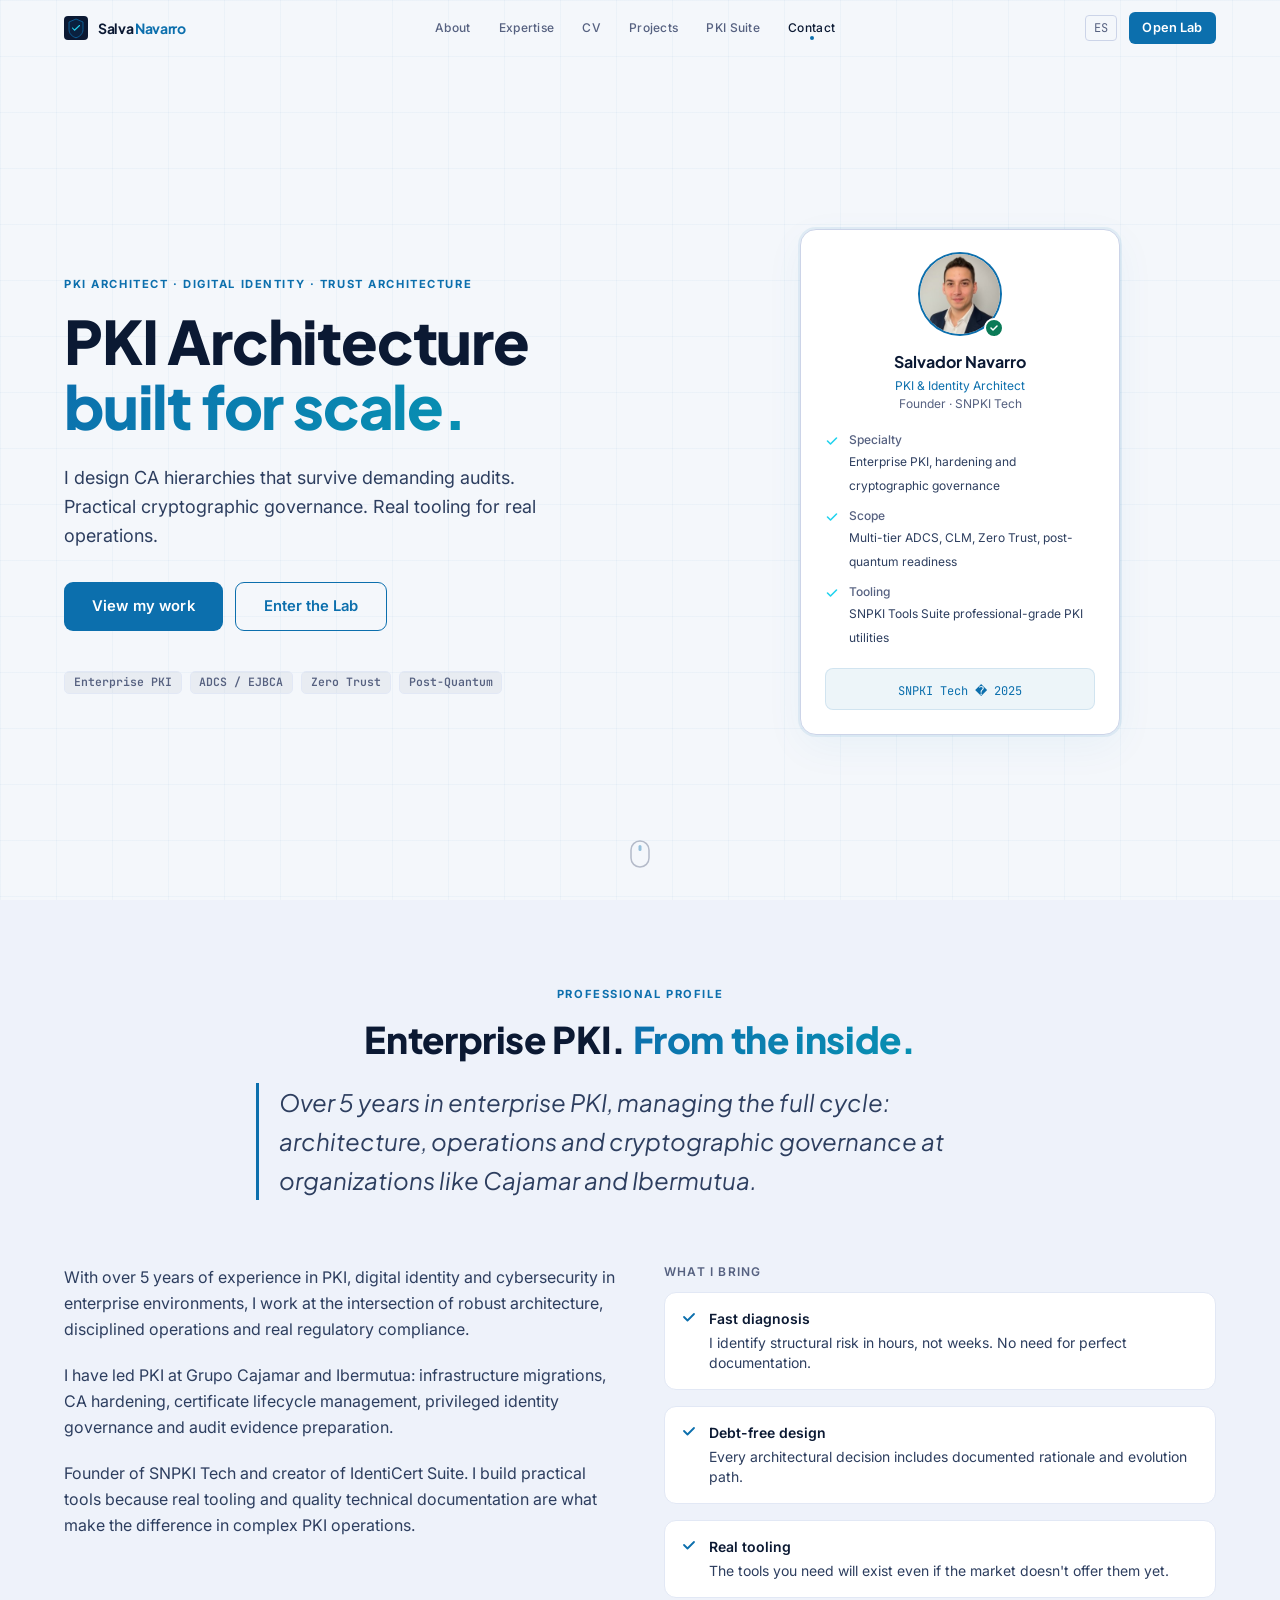
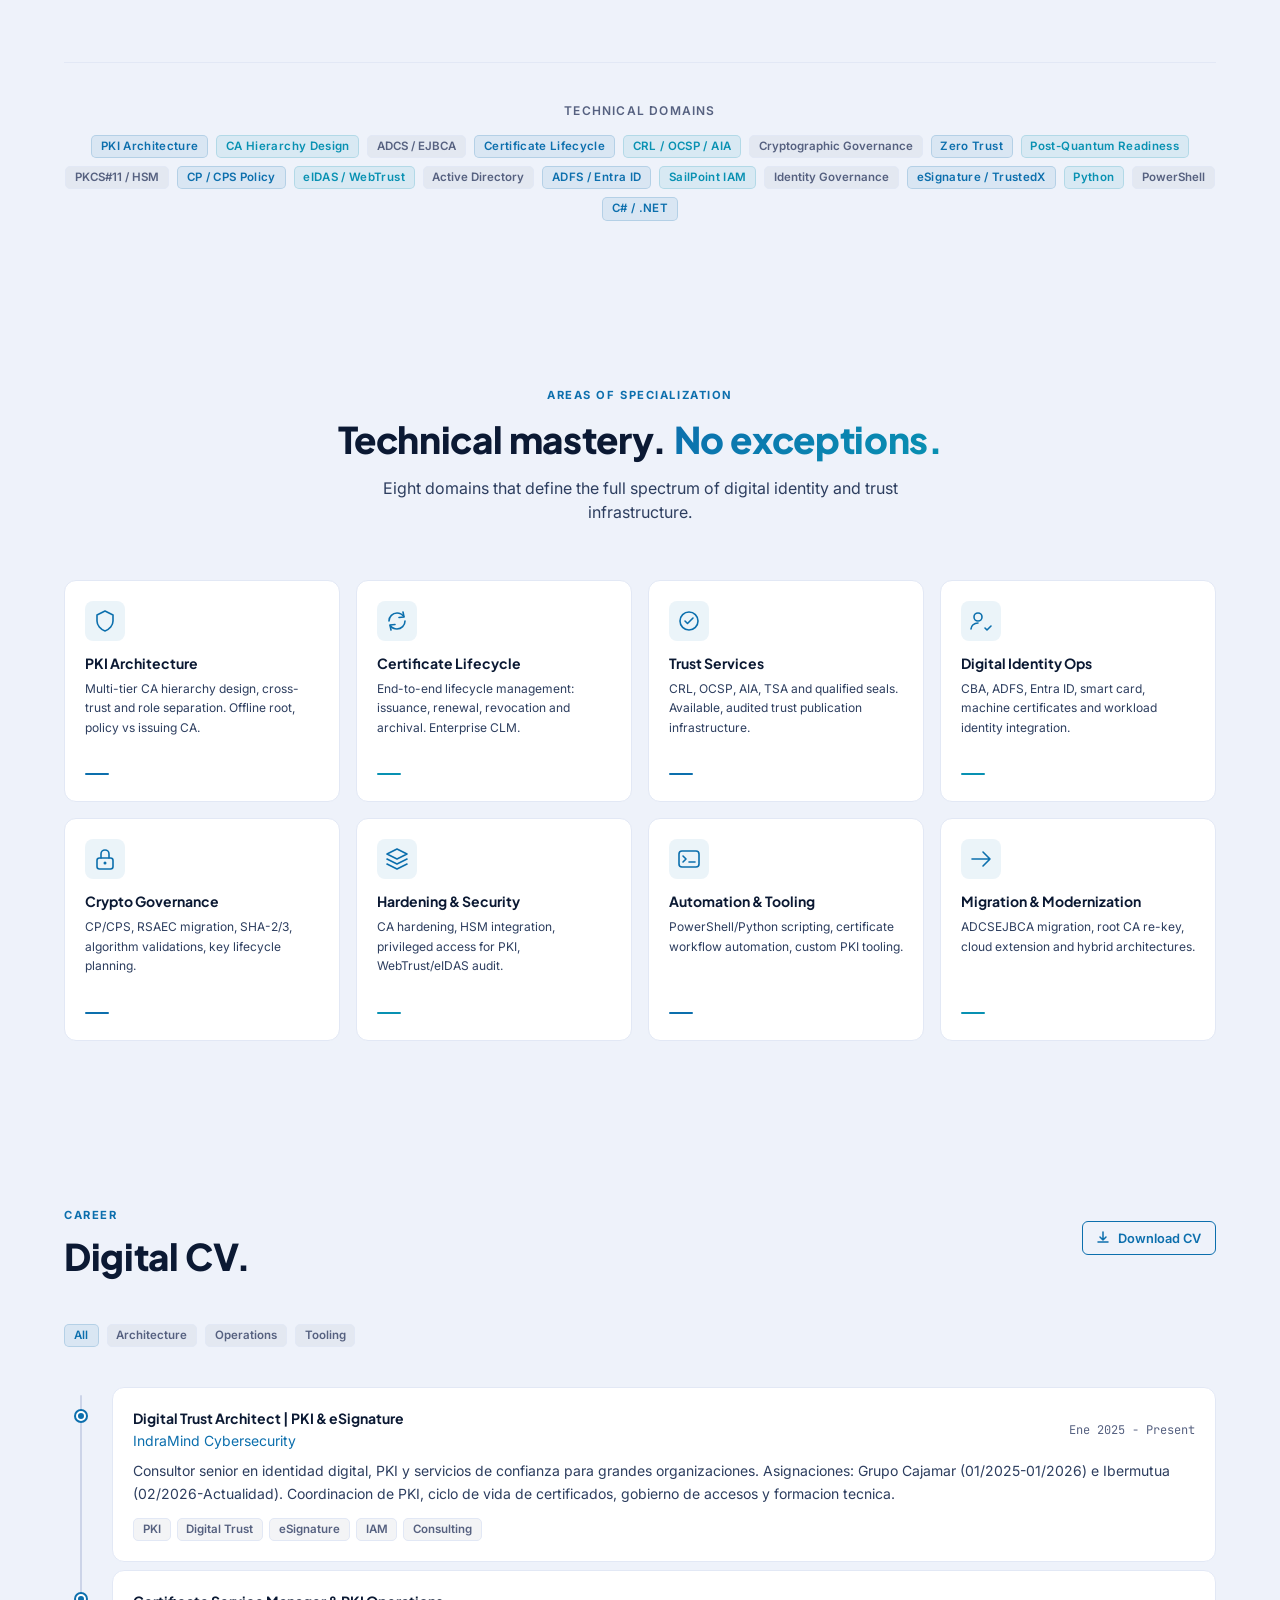
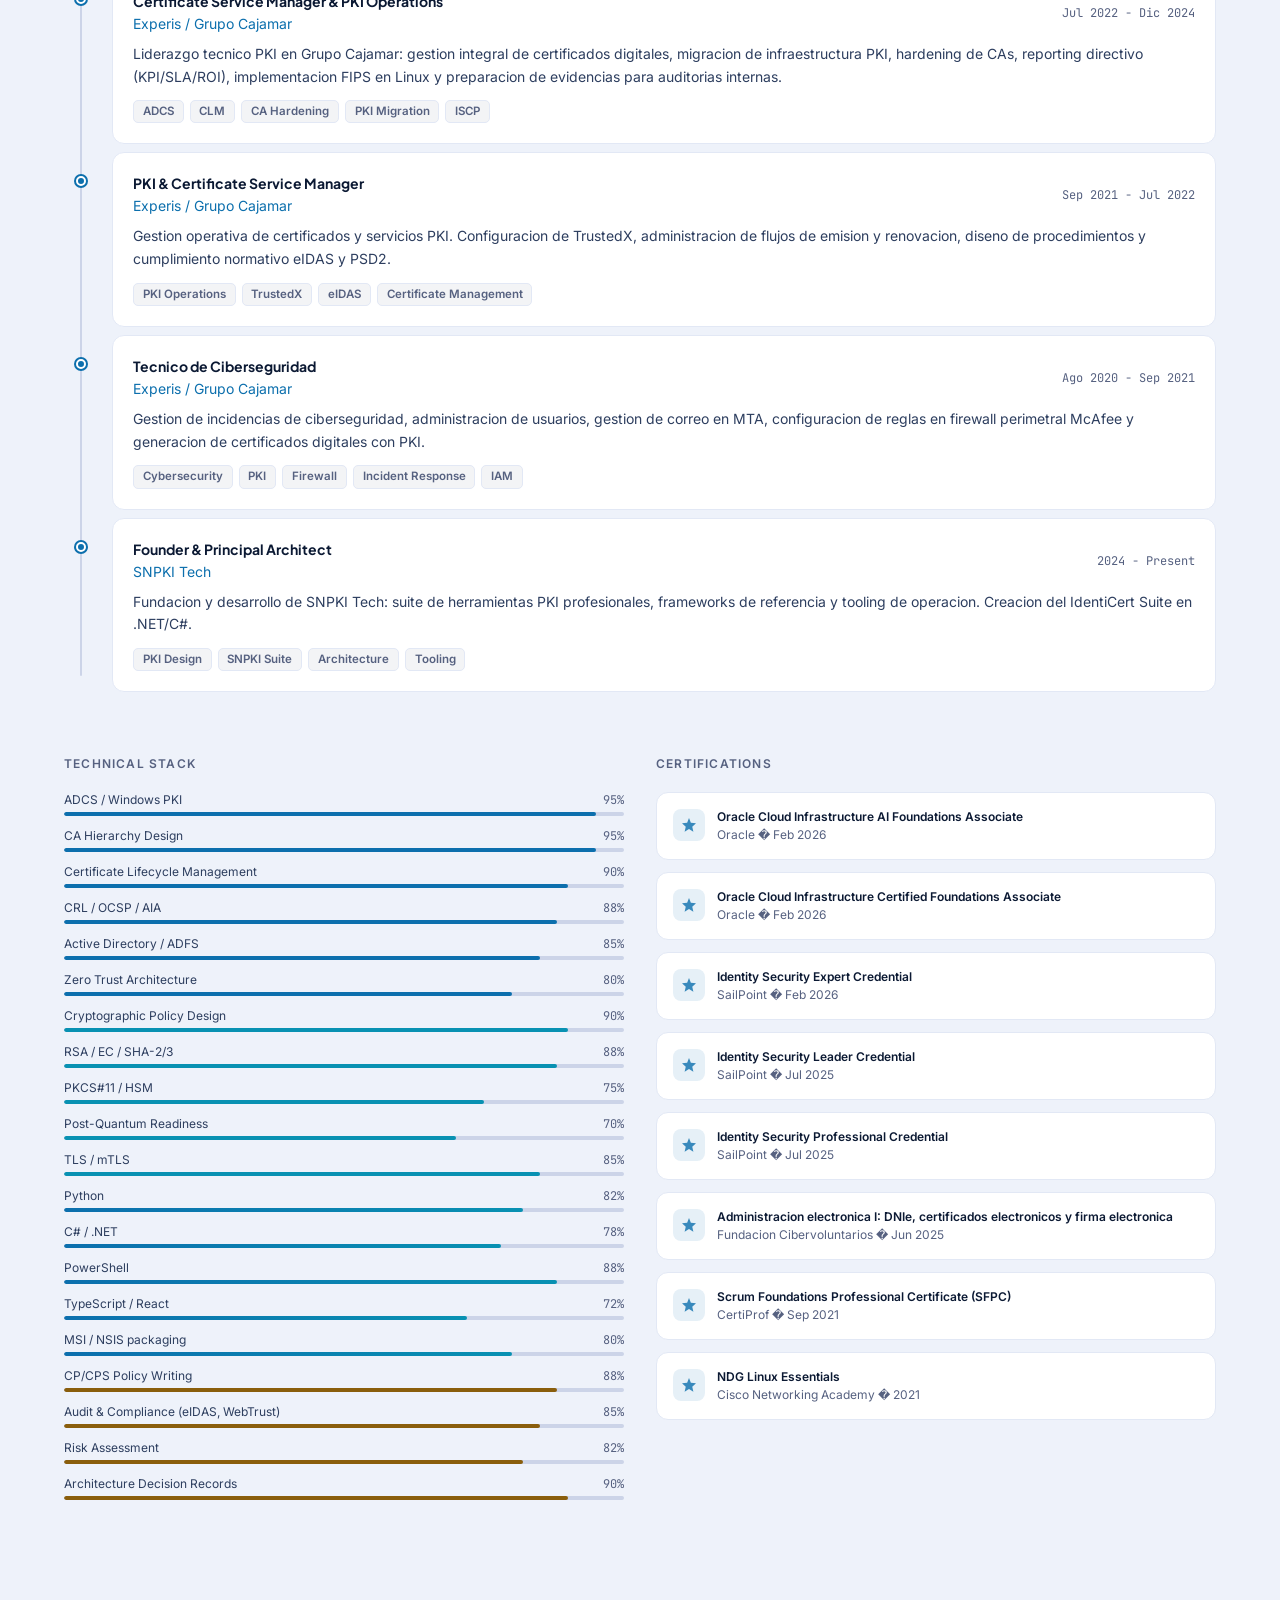
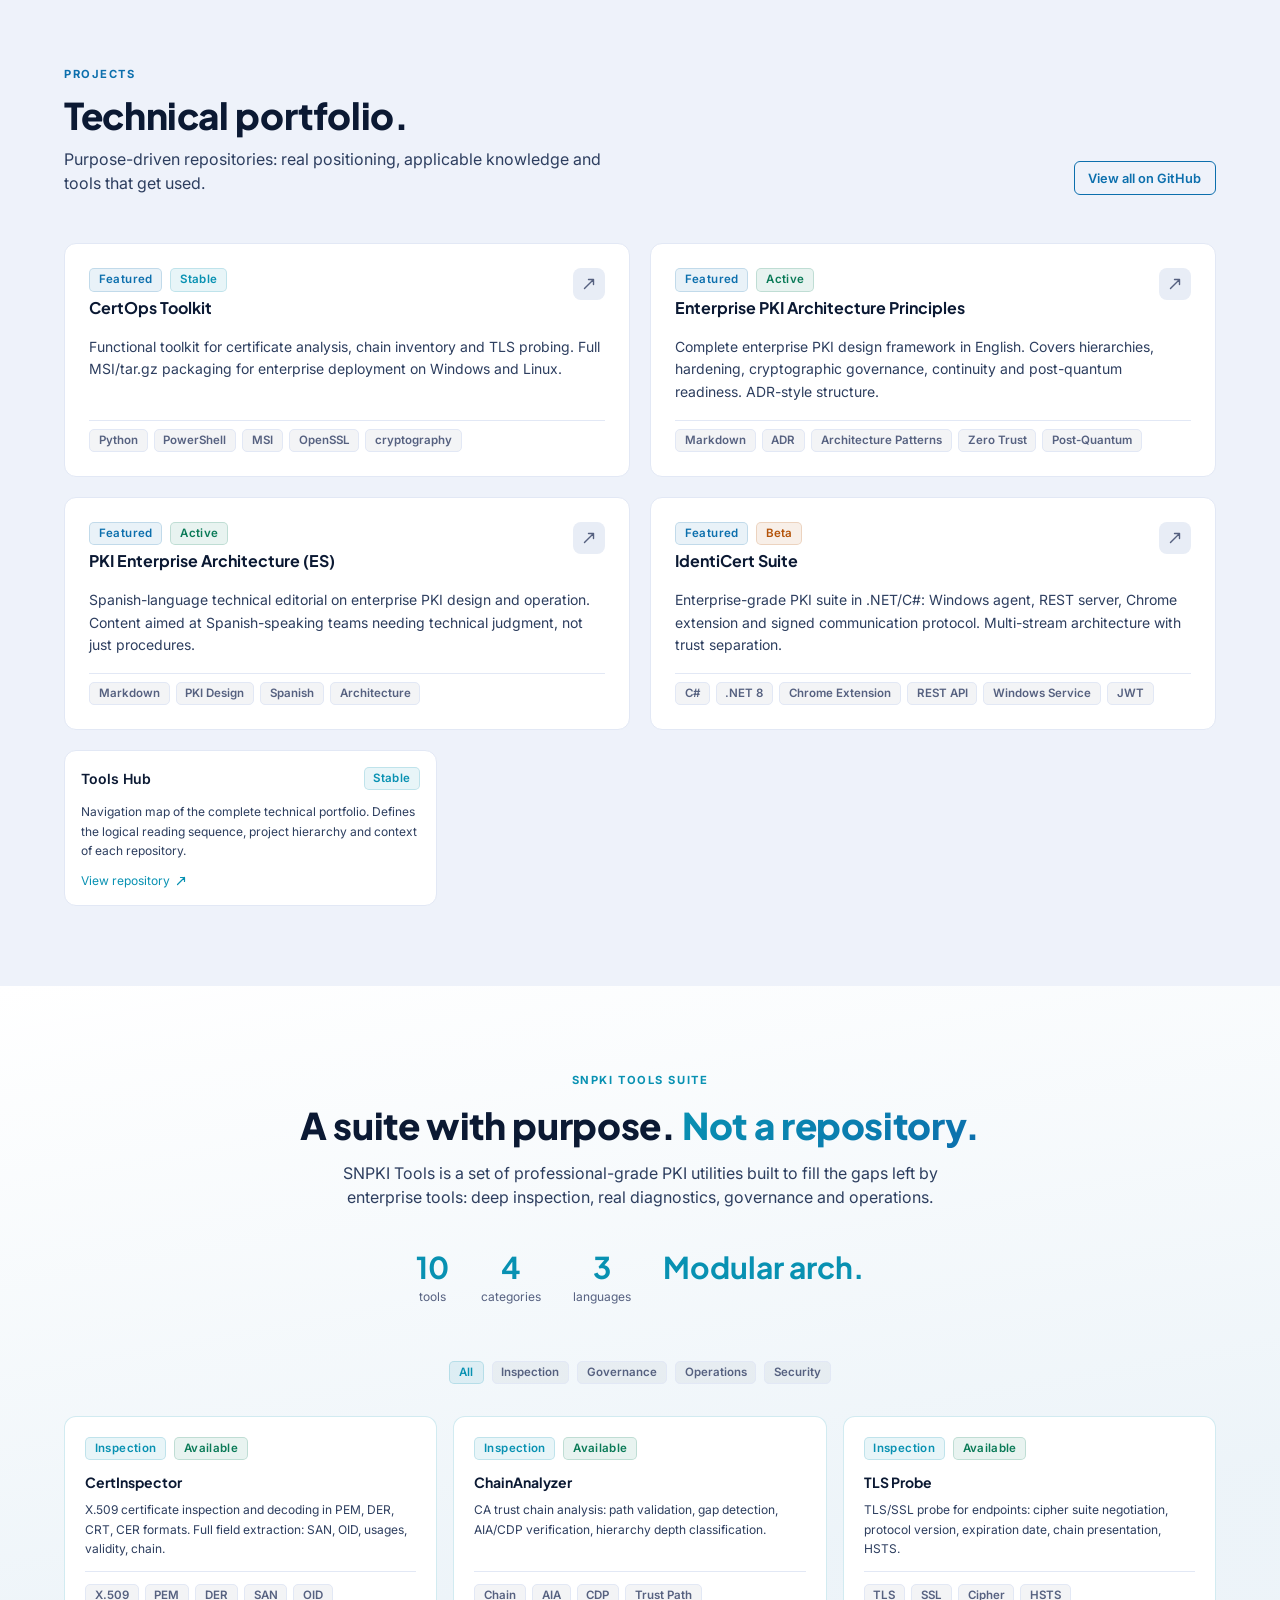
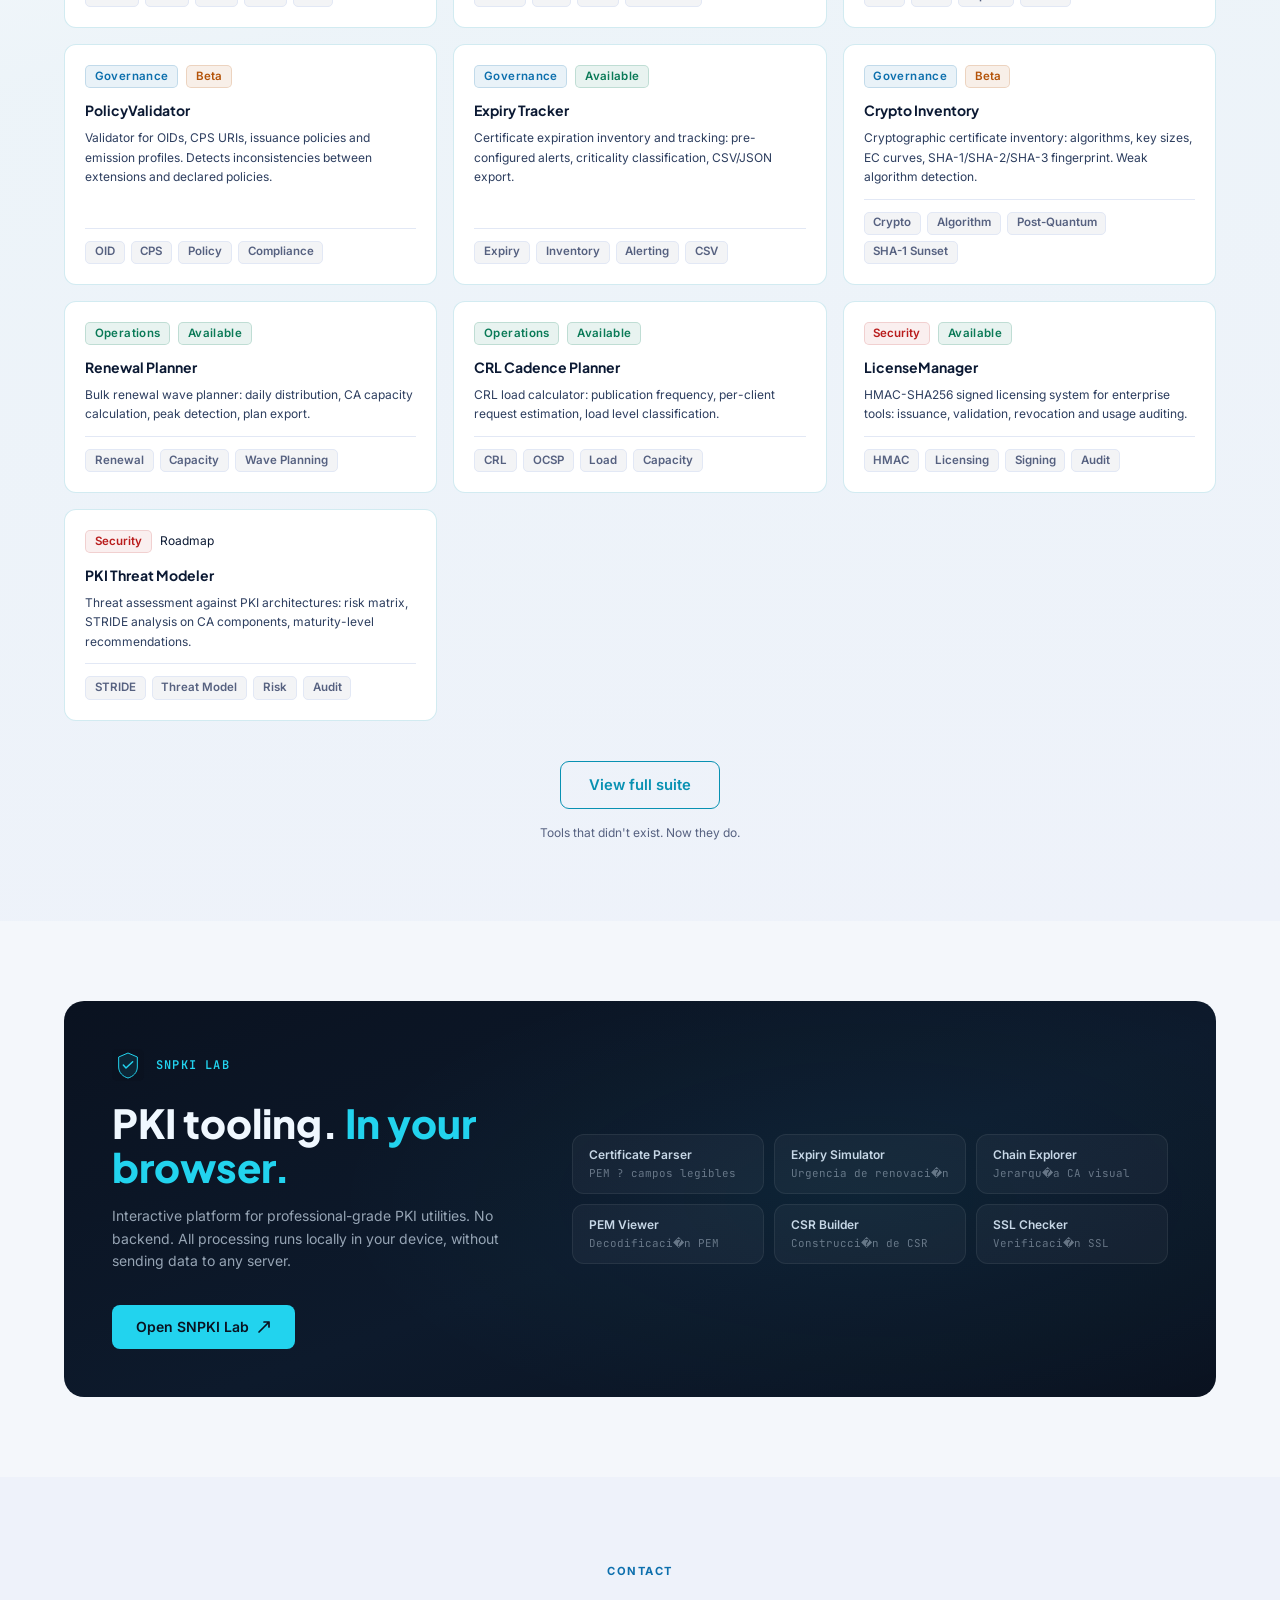
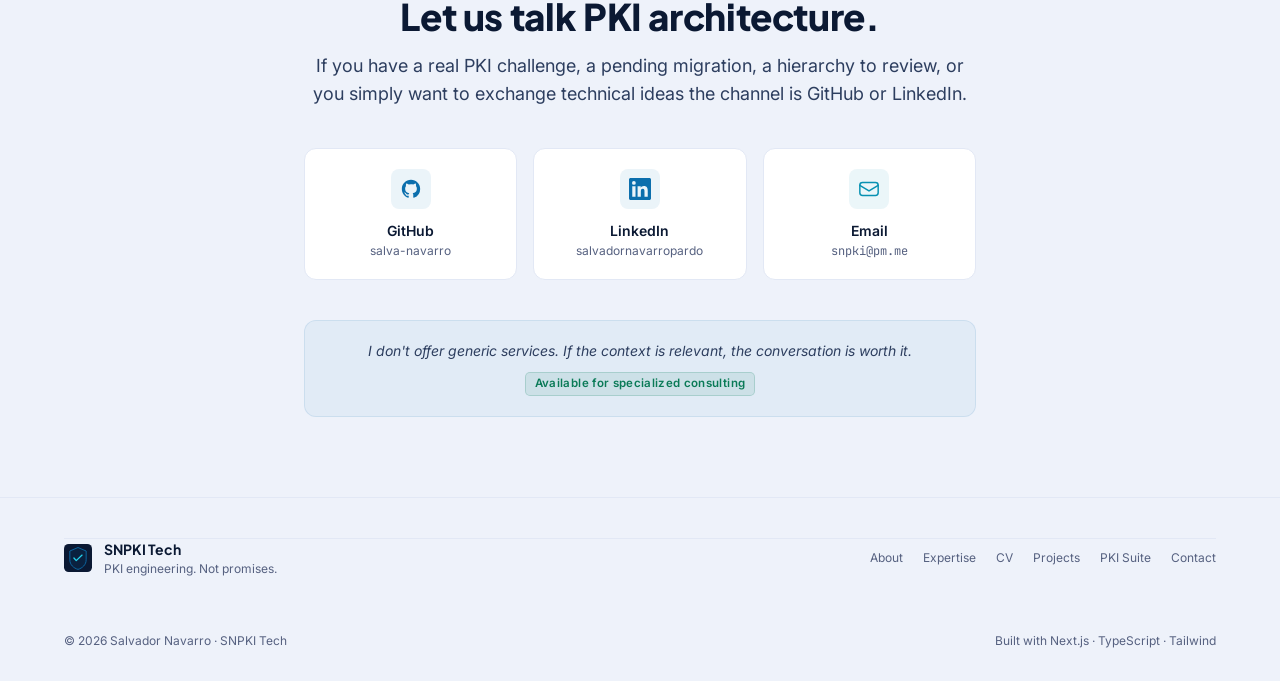
==== commit cf5c8e51: "feat: real CV data, larger photo, improved profile text, fixed LinkedIn URL, fixed footer year and O" ====
--- a/index.html
+++ b/index.html
@@ -1 +1 @@
-﻿<!DOCTYPE html><html lang="es"><head><meta charSet="utf-8"/><meta name="viewport" content="width=device-width, initial-scale=1"/><link rel="preload" as="image" href="/assets/photo.jpg"/><link rel="stylesheet" href="/_next/static/chunks/15vbihh98tu3l.css" data-precedence="next"/><link rel="preload" as="script" fetchPriority="low" href="/_next/static/chunks/0ht900cau6_ur.js"/><script src="/_next/static/chunks/0dgq26a5_oy.a.js" async=""></script><script src="/_next/static/chunks/0bogtdbh.dcu1.js" async=""></script><script src="/_next/static/chunks/0174xh3wfsjm1.js" async=""></script><script src="/_next/static/chunks/turbopack-0.7-z33fgh4l6.js" async=""></script><script src="/_next/static/chunks/01xlw8hd842-c.js" async=""></script><script src="/_next/static/chunks/0d3shmwh5_nmn.js" async=""></script><script src="/_next/static/chunks/0meh533w.zey0.js" async=""></script><script src="/_next/static/chunks/0iksm6trk~ebp.js" async=""></script><link rel="preload" href="https://fonts.googleapis.com/css2?family=Plus+Jakarta+Sans:wght@600;700;800&amp;family=Inter:wght@300;400;500;600&amp;family=JetBrains+Mono:wght@400;500&amp;display=swap" as="style"/><link rel="preconnect" href="https://fonts.googleapis.com"/><link rel="preconnect" href="https://fonts.gstatic.com" crossorigin="anonymous"/><meta name="theme-color" content="#f4f7fb"/><title>Salva Navarro | PKI &amp; Digital Identity Architect</title><meta name="description" content="Arquitectura PKI enterprise, gobierno criptográfico y suite SNPKI Tools. Portfolio profesional de Salva Navarro  identidad digital, certificados y tooling."/><meta name="author" content="Salva Navarro"/><meta name="keywords" content="PKI, Enterprise PKI, Digital Identity, Certificate Management, CA Hierarchy, ADCS, Zero Trust, Cryptographic Governance, Post-Quantum, SNPKI Tools, Certificate Lifecycle"/><meta name="creator" content="Salva Navarro"/><meta name="robots" content="index, follow"/><meta name="googlebot" content="index, follow"/><link rel="canonical" href="https://salva-navarro.github.io/"/><meta property="og:title" content="Salva Navarro | PKI &amp; Digital Identity Architect"/><meta property="og:description" content="Diseño jerarquías PKI enterprise que sobreviven a auditores exigentes. Fundador de SNPKI Tech."/><meta property="og:url" content="https://salva-navarro.github.io/"/><meta property="og:site_name" content="Salva Navarro · SNPKI"/><meta property="og:locale" content="es_ES"/><meta property="og:image" content="https://salva-navarro.github.io/assets/photo.jpg"/><meta property="og:image:width" content="800"/><meta property="og:image:height" content="800"/><meta property="og:type" content="website"/><meta name="twitter:card" content="summary_large_image"/><meta name="twitter:title" content="Salva Navarro | PKI &amp; Digital Identity Architect"/><meta name="twitter:description" content="Arquitectura PKI enterprise, gobierno criptográfico y SNPKI Tools Suite."/><meta name="twitter:image" content="https://salva-navarro.github.io/assets/photo.jpg"/><link rel="icon" href="/favicon.svg" type="image/svg+xml"/><link rel="icon" href="/favicon.ico" sizes="any"/><link rel="apple-touch-icon" href="/apple-touch-icon.png"/><link href="https://fonts.googleapis.com/css2?family=Plus+Jakarta+Sans:wght@600;700;800&amp;family=Inter:wght@300;400;500;600&amp;family=JetBrains+Mono:wght@400;500&amp;display=swap" rel="stylesheet"/><script src="/_next/static/chunks/03~yq9q893hmn.js" noModule=""></script></head><body><div hidden=""><!--$--><!--/$--></div><nav class="fixed top-0 left-0 right-0 z-50 transition-all duration-300 bg-transparent"><div class="section-wrap flex items-center justify-between h-14 px-6"><a href="#" class="flex items-center gap-2.5 group" aria-label="Inicio"><svg width="24" height="24" viewBox="0 0 48 48" fill="none" aria-hidden="true"><rect width="48" height="48" rx="8" fill="#0b1933"></rect><path d="M24 6 L38 12 L38 27 C38 35.5 31.5 41.5 24 43.5 C16.5 41.5 10 35.5 10 27 L10 12 Z" fill="rgba(12,111,173,0.1)" stroke="#0c6fad" stroke-width="1.5"></path><polyline points="17,24 21,28.5 31,19" stroke="#22d3ee" stroke-width="2.2" stroke-linecap="round" stroke-linejoin="round"></polyline></svg><span class="font-display font-bold text-sm tracking-tight" style="color:var(--t1)">Salva <span style="color:var(--indigo)">Navarro</span></span></a><div class="hidden md:flex items-center gap-1"><a href="#sobre" class="relative px-3 py-1.5 text-xs font-medium tracking-wide transition-colors" style="color:var(--t1)">Sobre<span class="absolute bottom-0.5 left-1/2 -translate-x-1/2 w-1 h-1 rounded-full" style="background:var(--indigo)"></span></a><a href="#expertise" class="relative px-3 py-1.5 text-xs font-medium tracking-wide transition-colors" style="color:var(--t3)">Expertise</a><a href="#cv" class="relative px-3 py-1.5 text-xs font-medium tracking-wide transition-colors" style="color:var(--t3)">CV</a><a href="#proyectos" class="relative px-3 py-1.5 text-xs font-medium tracking-wide transition-colors" style="color:var(--t3)">Proyectos</a><a href="#pki-suite" class="relative px-3 py-1.5 text-xs font-medium tracking-wide transition-colors" style="color:var(--t3)">PKI Suite</a><a href="#contacto" class="relative px-3 py-1.5 text-xs font-medium tracking-wide transition-colors" style="color:var(--t3)">Contacto</a></div><div class="hidden md:flex items-center gap-3"><button class="text-xs font-mono px-2 py-1 rounded border transition-colors" style="color:var(--t3);border-color:var(--bd2)" aria-label="Cambiar idioma">EN</button><a href="#lab" class="btn-primary btn-sm">Abrir Lab</a></div><button class="md:hidden p-2 transition-colors" style="color:var(--t2)" aria-label="Abrir menú"><svg width="20" height="20" viewBox="0 0 20 20" fill="none"><path d="M3 5h14M3 10h14M3 15h14" stroke="currentColor" stroke-width="1.8" stroke-linecap="round"></path></svg></button></div></nav><main><section class="hero-gradient bg-grid relative min-h-screen flex items-center pt-16" aria-label="Hero"><div class="section-wrap px-6 py-20 w-full"><div class="flex flex-col lg:flex-row items-center gap-12 lg:gap-16"><div class="flex-1 max-w-2xl anim-fade-up"><span class="kicker mb-4 inline-block">PKI Architect · Digital Identity · Trust Architecture</span><h1 class="display-2xl mb-6">Arquitectura PKI<br/><span class="gradient-text-v">con criterio de plataforma.</span></h1><p class="text-lg leading-relaxed mb-8 max-w-lg" style="color:var(--t2)">Diseño jerarquías CA que sobreviven auditores exigentes. Gobierno criptográfico práctico. Tooling real para operación real.</p><div class="flex flex-wrap gap-3 mb-10"><a href="#proyectos" class="btn-primary btn-lg">Ver mi trabajo</a><a href="#lab" class="btn-ghost btn-lg">Entrar al Lab</a></div><div class="flex flex-wrap gap-2"><span class="tag-dim font-mono text-xs">PKI Enterprise</span><span class="tag-dim font-mono text-xs">ADCS / EJBCA</span><span class="tag-dim font-mono text-xs">Zero Trust</span><span class="tag-dim font-mono text-xs">Post-Quantum</span></div></div><div class="flex-shrink-0 w-full max-w-sm anim-fade-up delay-2"><div class="panel-v rounded-2xl p-6 glow-border-v"><div class="relative w-36 h-36 mx-auto mb-4"><div class="w-36 h-36 rounded-full overflow-hidden ring-2" style="--tw-ring-color:var(--indigo)"><img src="/assets/photo.jpg" alt="Salvador Navarro" class="w-full h-full object-cover"/></div><span class="absolute -bottom-2 -right-2 w-6 h-6 rounded-full border-2 flex items-center justify-center" style="background:var(--ok);border-color:var(--surface)"><svg width="10" height="10" viewBox="0 0 10 10" fill="none"><path d="M2 5L4 7L8 3" stroke="white" stroke-width="1.5" stroke-linecap="round" stroke-linejoin="round"></path></svg></span></div><div class="text-center mb-5"><h2 class="font-display font-bold text-base" style="color:var(--t1)">Salvador Navarro</h2><p class="text-xs mt-1" style="color:var(--indigo)">PKI &amp; Identity Architect</p><p class="text-xs mt-0.5" style="color:var(--t3)">Fundador · SNPKI Tech</p></div><div class="space-y-3 mb-5"><div class="flex gap-2.5 items-start"><svg class="flex-shrink-0 mt-0.5" width="14" height="14" viewBox="0 0 14 14" fill="none"><path d="M2.5 7L5.5 10L11.5 4" stroke="#22d3ee" stroke-width="1.6" stroke-linecap="round" stroke-linejoin="round"></path></svg><div><span class="text-xs font-medium block" style="color:var(--t3)">Especialidad</span><span class="text-xs" style="color:var(--t2)">PKI enterprise, hardening y gobierno criptográfico</span></div></div><div class="flex gap-2.5 items-start"><svg class="flex-shrink-0 mt-0.5" width="14" height="14" viewBox="0 0 14 14" fill="none"><path d="M2.5 7L5.5 10L11.5 4" stroke="#22d3ee" stroke-width="1.6" stroke-linecap="round" stroke-linejoin="round"></path></svg><div><span class="text-xs font-medium block" style="color:var(--t3)">Ámbito</span><span class="text-xs" style="color:var(--t2)">ADCS multi-tier, CLM, Zero Trust, post-quantum readiness</span></div></div><div class="flex gap-2.5 items-start"><svg class="flex-shrink-0 mt-0.5" width="14" height="14" viewBox="0 0 14 14" fill="none"><path d="M2.5 7L5.5 10L11.5 4" stroke="#22d3ee" stroke-width="1.6" stroke-linecap="round" stroke-linejoin="round"></path></svg><div><span class="text-xs font-medium block" style="color:var(--t3)">Tooling</span><span class="text-xs" style="color:var(--t2)">SNPKI Tools Suite  utilidades PKI de grado profesional</span></div></div></div><div class="rounded-lg px-3 py-2 text-center" style="background:rgba(12,111,173,0.07);border:1px solid rgba(12,111,173,0.12)"><span class="text-xs font-mono" style="color:var(--indigo)">SNPKI Tech · 2025</span></div></div></div></div></div><div class="absolute bottom-8 left-1/2 -translate-x-1/2 anim-float opacity-40"><svg width="20" height="28" viewBox="0 0 20 28" fill="none"><rect x="1" y="1" width="18" height="26" rx="9" stroke="currentColor" stroke-width="1.5" style="color:var(--t3)"></rect><rect x="8.5" y="5" width="3" height="6" rx="1.5" fill="currentColor" style="color:var(--indigo)"></rect></svg></div></section><section id="sobre" class="section-alt section-py"><div class="section-wrap px-6"><div class="max-w-3xl mx-auto mb-16 text-center"><span class="kicker mb-4 inline-block">Perfil profesional</span><h2 class="section-title">No gestiono PKI.<!-- --> <span class="gradient-text-v">La arquitecto.</span></h2><blockquote class="text-xl md:text-2xl font-display italic mt-6 leading-relaxed" style="color:var(--t2);border-left:3px solid var(--indigo);padding-left:1.25rem;text-align:left">Cada CA tiene una historia de deuda técnica. Mi trabajo es convertirla en plataforma.</blockquote></div><div class="grid lg:grid-cols-2 gap-12 items-start mb-16"><div class="space-y-5"><p class="leading-relaxed" style="color:var(--t2)">Con años de experiencia real en infraestructura PKI enterprise, mi foco está en tres dimensiones que pocas personas dominan juntas: arquitectura de confianza, operación disciplinada y tooling que automatiza lo que no debería hacerse a mano.</p><p class="leading-relaxed" style="color:var(--t2)">Diseño jerarquías CA que sobreviven a auditores exigentes. Migro infraestructuras legacy sin incidentes controlados. Construyo los instrumentos de gestión que el mercado enterprise no ofrece.</p><p class="leading-relaxed" style="color:var(--t2)">Fundador de SNPKI Tech. Autor de frameworks de referencia PKI en GitHub. Especialista en el gap entre arquitectura en papel y operación diaria.</p></div><div class="space-y-4"><p class="text-xs font-semibold tracking-widest uppercase mb-3" style="color:var(--t3)">Lo que aporto</p><div class="card card-hover p-4 flex gap-3 items-start"><svg width="16" height="16" viewBox="0 0 16 16" fill="none" class="flex-shrink-0"><path d="M3 8L6.5 11.5L13 5" stroke="#0c6fad" stroke-width="1.8" stroke-linecap="round" stroke-linejoin="round"></path></svg><div><p class="font-semibold text-sm mb-1" style="color:var(--t1)">Diagnóstico rápido</p><p class="text-sm" style="color:var(--t2)">Localizo el riesgo estructural en horas, no semanas. Sin necesidad de documentación perfecta.</p></div></div><div class="card card-hover p-4 flex gap-3 items-start"><svg width="16" height="16" viewBox="0 0 16 16" fill="none" class="flex-shrink-0"><path d="M3 8L6.5 11.5L13 5" stroke="#0c6fad" stroke-width="1.8" stroke-linecap="round" stroke-linejoin="round"></path></svg><div><p class="font-semibold text-sm mb-1" style="color:var(--t1)">Diseño sin deuda</p><p class="text-sm" style="color:var(--t2)">Cada decisión arquitectónica incluye razonamiento documentado y ruta de evolución.</p></div></div><div class="card card-hover p-4 flex gap-3 items-start"><svg width="16" height="16" viewBox="0 0 16 16" fill="none" class="flex-shrink-0"><path d="M3 8L6.5 11.5L13 5" stroke="#0c6fad" stroke-width="1.8" stroke-linecap="round" stroke-linejoin="round"></path></svg><div><p class="font-semibold text-sm mb-1" style="color:var(--t1)">Tooling real</p><p class="text-sm" style="color:var(--t2)">Las herramientas que necesitas existirán aunque no existan todavía en el mercado.</p></div></div></div></div><div class="divider-h pt-10"><p class="text-xs font-semibold tracking-widest uppercase mb-4 text-center" style="color:var(--t3)">Dominios técnicos</p><div class="flex flex-wrap justify-center gap-2"><span class="tag-v text-xs">PKI Architecture</span><span class="tag-i text-xs">CA Hierarchy Design</span><span class="tag-dim text-xs">ADCS / EJBCA</span><span class="tag-v text-xs">Certificate Lifecycle</span><span class="tag-i text-xs">CRL / OCSP / AIA</span><span class="tag-dim text-xs">Cryptographic Governance</span><span class="tag-v text-xs">Zero Trust</span><span class="tag-i text-xs">Post-Quantum Readiness</span><span class="tag-dim text-xs">PKCS#11 / HSM</span><span class="tag-v text-xs">CP / CPS Policy</span><span class="tag-i text-xs">eIDAS / WebTrust</span><span class="tag-dim text-xs">Active Directory</span><span class="tag-v text-xs">ADFS / Entra ID</span><span class="tag-i text-xs">Python</span><span class="tag-dim text-xs">PowerShell</span><span class="tag-v text-xs">C# / .NET</span></div></div></div></section><section id="expertise" class="section-py" style="background:var(--void)"><div class="section-wrap px-6"><div class="text-center mb-14"><span class="kicker mb-4 inline-block">Áreas de especialización</span><h2 class="section-title">Dominio técnico.<!-- --> <span class="gradient-text-v">Sin excepciones.</span></h2><p class="mt-4 max-w-xl mx-auto" style="color:var(--t2)">Ocho dominios que definen el espectro completo de la identidad digital y la infraestructura de confianza.</p></div><div class="grid sm:grid-cols-2 lg:grid-cols-4 gap-4"><div class="card card-hover p-5 flex flex-col gap-3"><div class="icon-wrap icon-v self-start" style="color:var(--indigo)"><svg width="24" height="24" viewBox="0 0 24 24" fill="none"><path d="M12 2L20 6V12C20 16.4 16.5 20.5 12 22C7.5 20.5 4 16.4 4 12V6L12 2Z" stroke="currentColor" stroke-width="1.6" stroke-linejoin="round"></path></svg></div><div><h3 class="font-display font-bold text-sm mb-1.5" style="color:var(--t1)">PKI Architecture</h3><p class="text-xs leading-relaxed" style="color:var(--t2)">Diseño de jerarquías CA multi-tier, confianza cruzada y separación de roles. Root offline, política vs emisora.</p></div><div class="mt-auto pt-2"><span class="inline-block w-6 h-0.5 rounded-full" style="background:var(--indigo)"></span></div></div><div class="card card-hover p-5 flex flex-col gap-3"><div class="icon-wrap icon-v self-start" style="color:var(--indigo)"><svg width="24" height="24" viewBox="0 0 24 24" fill="none"><path d="M4 12C4 7.58 7.58 4 12 4C14.76 4 17.21 5.36 18.72 7.5M20 12C20 16.42 16.42 20 12 20C9.24 20 6.79 18.64 5.28 16.5" stroke="currentColor" stroke-width="1.6" stroke-linecap="round"></path><polyline points="18,3 19,8 14,8.5" stroke="currentColor" stroke-width="1.6" stroke-linecap="round" stroke-linejoin="round"></polyline><polyline points="6,21 5,16 10,15.5" stroke="currentColor" stroke-width="1.6" stroke-linecap="round" stroke-linejoin="round"></polyline></svg></div><div><h3 class="font-display font-bold text-sm mb-1.5" style="color:var(--t1)">Certificate Lifecycle</h3><p class="text-xs leading-relaxed" style="color:var(--t2)">Gestión end-to-end del ciclo de vida: emisión, renovación, revocación y archivo. CLM enterprise.</p></div><div class="mt-auto pt-2"><span class="inline-block w-6 h-0.5 rounded-full" style="background:var(--ice)"></span></div></div><div class="card card-hover p-5 flex flex-col gap-3"><div class="icon-wrap icon-v self-start" style="color:var(--indigo)"><svg width="24" height="24" viewBox="0 0 24 24" fill="none"><circle cx="12" cy="12" r="9" stroke="currentColor" stroke-width="1.6"></circle><path d="M8 12L10.5 14.5L16 9" stroke="currentColor" stroke-width="1.6" stroke-linecap="round" stroke-linejoin="round"></path></svg></div><div><h3 class="font-display font-bold text-sm mb-1.5" style="color:var(--t1)">Trust Services</h3><p class="text-xs leading-relaxed" style="color:var(--t2)">CRL, OCSP, AIA, TSA y sellos cualificados. Infraestructura de publicación de confianza disponible y auditada.</p></div><div class="mt-auto pt-2"><span class="inline-block w-6 h-0.5 rounded-full" style="background:var(--indigo)"></span></div></div><div class="card card-hover p-5 flex flex-col gap-3"><div class="icon-wrap icon-v self-start" style="color:var(--indigo)"><svg width="24" height="24" viewBox="0 0 24 24" fill="none"><circle cx="9" cy="8" r="4" stroke="currentColor" stroke-width="1.6"></circle><path d="M2 20C2 16.69 5.13 14 9 14" stroke="currentColor" stroke-width="1.6" stroke-linecap="round"></path><path d="M16 19L18 21L22 17" stroke="currentColor" stroke-width="1.6" stroke-linecap="round" stroke-linejoin="round"></path></svg></div><div><h3 class="font-display font-bold text-sm mb-1.5" style="color:var(--t1)">Digital Identity Ops</h3><p class="text-xs leading-relaxed" style="color:var(--t2)">CBA, ADFS, Entra ID, smart card, certificados de máquina y workload identity integration.</p></div><div class="mt-auto pt-2"><span class="inline-block w-6 h-0.5 rounded-full" style="background:var(--ice)"></span></div></div><div class="card card-hover p-5 flex flex-col gap-3"><div class="icon-wrap icon-v self-start" style="color:var(--indigo)"><svg width="24" height="24" viewBox="0 0 24 24" fill="none"><rect x="4" y="11" width="16" height="11" rx="2.5" stroke="currentColor" stroke-width="1.6"></rect><path d="M8 11V7C8 4.79 9.79 3 12 3C14.21 3 16 4.79 16 7V11" stroke="currentColor" stroke-width="1.6" stroke-linecap="round"></path><circle cx="12" cy="16" r="1.5" fill="currentColor"></circle></svg></div><div><h3 class="font-display font-bold text-sm mb-1.5" style="color:var(--t1)">Crypto Governance</h3><p class="text-xs leading-relaxed" style="color:var(--t2)">CP/CPS, RSAEC migration, SHA-2/3, validaciones de algoritmos, life of key planning.</p></div><div class="mt-auto pt-2"><span class="inline-block w-6 h-0.5 rounded-full" style="background:var(--indigo)"></span></div></div><div class="card card-hover p-5 flex flex-col gap-3"><div class="icon-wrap icon-v self-start" style="color:var(--indigo)"><svg width="24" height="24" viewBox="0 0 24 24" fill="none"><path d="M12 2L22 7L12 12L2 7L12 2Z" stroke="currentColor" stroke-width="1.6" stroke-linejoin="round"></path><path d="M2 12L12 17L22 12" stroke="currentColor" stroke-width="1.6" stroke-linecap="round" stroke-linejoin="round"></path><path d="M2 17L12 22L22 17" stroke="currentColor" stroke-width="1.6" stroke-linecap="round" stroke-linejoin="round"></path></svg></div><div><h3 class="font-display font-bold text-sm mb-1.5" style="color:var(--t1)">Hardening &amp; Security</h3><p class="text-xs leading-relaxed" style="color:var(--t2)">CA hardening, HSM integration, privileged access para PKI, auditoría WebTrust/eIDAS.</p></div><div class="mt-auto pt-2"><span class="inline-block w-6 h-0.5 rounded-full" style="background:var(--ice)"></span></div></div><div class="card card-hover p-5 flex flex-col gap-3"><div class="icon-wrap icon-v self-start" style="color:var(--indigo)"><svg width="24" height="24" viewBox="0 0 24 24" fill="none"><rect x="2" y="4" width="20" height="16" rx="3" stroke="currentColor" stroke-width="1.6"></rect><path d="M6 9L9 12L6 15" stroke="currentColor" stroke-width="1.6" stroke-linecap="round" stroke-linejoin="round"></path><path d="M12 15H18" stroke="currentColor" stroke-width="1.6" stroke-linecap="round"></path></svg></div><div><h3 class="font-display font-bold text-sm mb-1.5" style="color:var(--t1)">Automation &amp; Tooling</h3><p class="text-xs leading-relaxed" style="color:var(--t2)">Scripting PowerShell/Python, automatización de flujos de certificados, custom tooling PKI.</p></div><div class="mt-auto pt-2"><span class="inline-block w-6 h-0.5 rounded-full" style="background:var(--indigo)"></span></div></div><div class="card card-hover p-5 flex flex-col gap-3"><div class="icon-wrap icon-v self-start" style="color:var(--indigo)"><svg width="24" height="24" viewBox="0 0 24 24" fill="none"><path d="M3 12H21M14 5L21 12L14 19" stroke="currentColor" stroke-width="1.6" stroke-linecap="round" stroke-linejoin="round"></path></svg></div><div><h3 class="font-display font-bold text-sm mb-1.5" style="color:var(--t1)">Migration &amp; Modernization</h3><p class="text-xs leading-relaxed" style="color:var(--t2)">Migración ADCSEJBCA, re-key de CA raíz, extensión a cloud y arquitecturas híbridas.</p></div><div class="mt-auto pt-2"><span class="inline-block w-6 h-0.5 rounded-full" style="background:var(--ice)"></span></div></div></div></div></section><section id="cv" class="section-alt section-py"><div class="section-wrap px-6"><div class="flex flex-col md:flex-row items-start md:items-center justify-between gap-6 mb-12"><div><span class="kicker mb-3 inline-block">Trayectoria</span><h2 class="section-title">CV Digital.</h2></div><a href="/cv-salvador-navarro.pdf" class="btn-ghost btn-sm flex items-center gap-2"><svg width="14" height="14" viewBox="0 0 14 14" fill="none"><path d="M7 1V9M4 6L7 9L10 6" stroke="currentColor" stroke-width="1.5" stroke-linecap="round" stroke-linejoin="round"></path><path d="M2 11H12" stroke="currentColor" stroke-width="1.5" stroke-linecap="round"></path></svg>Descargar CV</a></div><div class="flex flex-wrap gap-2 mb-10"><button class="tag-v text-xs cursor-pointer">Todo</button><button class="tag-dim text-xs cursor-pointer">Arquitectura</button><button class="tag-dim text-xs cursor-pointer">Operación</button><button class="tag-dim text-xs cursor-pointer">Tooling</button></div><div class="timeline mb-16"><div class="relative pl-10"><div class="tl-dot"></div><div class="card p-5 mb-2"><div class="flex flex-col sm:flex-row sm:items-center justify-between gap-1 mb-2"><div><h3 class="font-display font-bold text-sm" style="color:var(--t1)">Founder &amp; Principal Architect</h3><span class="text-sm" style="color:var(--indigo)">SNPKI Tech</span></div><span class="text-xs font-mono flex-shrink-0" style="color:var(--t3)">2024 - Presente</span></div><p class="text-sm mb-3 leading-relaxed" style="color:var(--t2)">Fundacion y desarrollo de SNPKI Tech: suite de herramientas PKI profesionales, frameworks de referencia de arquitectura e identidad digital. Diseno de jerarquias CA enterprise, gobierno criptografico y tooling de operacion.</p><div class="flex flex-wrap gap-1.5"><span class="tag-dim text-xs">PKI Design</span><span class="tag-dim text-xs">CA Hierarchy</span><span class="tag-dim text-xs">Tooling</span><span class="tag-dim text-xs">SNPKI Suite</span><span class="tag-dim text-xs">Architecture</span></div></div></div><div class="relative pl-10"><div class="tl-dot"></div><div class="card p-5 mb-2"><div class="flex flex-col sm:flex-row sm:items-center justify-between gap-1 mb-2"><div><h3 class="font-display font-bold text-sm" style="color:var(--t1)">Enterprise PKI Architect</h3><span class="text-sm" style="color:var(--indigo)">Ibermutua</span></div><span class="text-xs font-mono flex-shrink-0" style="color:var(--t3)">2020 - Presente</span></div><p class="text-sm mb-3 leading-relaxed" style="color:var(--t2)">Arquitectura y operacion de infraestructura PKI enterprise: jerarquias ADCS multi-tier, gestion del ciclo de vida de certificados, hardening de CAs, politicas de certificacion y planes de continuidad. Integracion con servicios de identidad y Zero Trust.</p><div class="flex flex-wrap gap-1.5"><span class="tag-dim text-xs">ADCS</span><span class="tag-dim text-xs">CLM</span><span class="tag-dim text-xs">CA Hardening</span><span class="tag-dim text-xs">Zero Trust</span><span class="tag-dim text-xs">CRL/OCSP</span></div></div></div><div class="relative pl-10"><div class="tl-dot"></div><div class="card p-5 mb-2"><div class="flex flex-col sm:flex-row sm:items-center justify-between gap-1 mb-2"><div><h3 class="font-display font-bold text-sm" style="color:var(--t1)">PKI Tooling Engineer</h3><span class="text-sm" style="color:var(--indigo)">SNPKI Tech</span></div><span class="text-xs font-mono flex-shrink-0" style="color:var(--t3)">2022 - Presente</span></div><p class="text-sm mb-3 leading-relaxed" style="color:var(--t2)">Desarrollo de herramientas de diagnostico, inspeccion y gobierno PKI: CertInspector, LicenseManager, CertOps Toolkit. Empaquetado MSI/NSIS para Windows enterprise, automatizacion con PowerShell y Python.</p><div class="flex flex-wrap gap-1.5"><span class="tag-dim text-xs">Python</span><span class="tag-dim text-xs">PowerShell</span><span class="tag-dim text-xs">MSI</span><span class="tag-dim text-xs">C#</span><span class="tag-dim text-xs">Windows Service</span></div></div></div><div class="relative pl-10"><div class="tl-dot"></div><div class="card p-5 mb-2"><div class="flex flex-col sm:flex-row sm:items-center justify-between gap-1 mb-2"><div><h3 class="font-display font-bold text-sm" style="color:var(--t1)">Identity &amp; Security Architect</h3><span class="text-sm" style="color:var(--indigo)">IT Infrastructure</span></div><span class="text-xs font-mono flex-shrink-0" style="color:var(--t3)">2018 - 2022</span></div><p class="text-sm mb-3 leading-relaxed" style="color:var(--t2)">Diseno de plataformas de identidad corporativa: Active Directory, ADFS, MFA, politicas de acceso condicional. Implementacion de Certificate-Based Authentication y federated identity.</p><div class="flex flex-wrap gap-1.5"><span class="tag-dim text-xs">Active Directory</span><span class="tag-dim text-xs">ADFS</span><span class="tag-dim text-xs">CBA</span><span class="tag-dim text-xs">MFA</span><span class="tag-dim text-xs">Federation</span></div></div></div><div class="relative pl-10"><div class="tl-dot"></div><div class="card p-5 mb-2"><div class="flex flex-col sm:flex-row sm:items-center justify-between gap-1 mb-2"><div><h3 class="font-display font-bold text-sm" style="color:var(--t1)">Systems Engineer - PKI Operations</h3><span class="text-sm" style="color:var(--indigo)">Corporate IT</span></div><span class="text-xs font-mono flex-shrink-0" style="color:var(--t3)">2015 - 2018</span></div><p class="text-sm mb-3 leading-relaxed" style="color:var(--t2)">Operacion diaria de infraestructura PKI: gestion de solicitudes de certificados, renovaciones, revocaciones, soporte a OIDs y politicas de certificacion. Monitorizacion de CRLs y AIA endpoints.</p><div class="flex flex-wrap gap-1.5"><span class="tag-dim text-xs">Certificate Management</span><span class="tag-dim text-xs">CRL</span><span class="tag-dim text-xs">OCSP</span><span class="tag-dim text-xs">Scripting</span><span class="tag-dim text-xs">Monitoring</span></div></div></div></div><div class="grid md:grid-cols-2 gap-8"><div><p class="text-xs font-semibold tracking-widest uppercase mb-5" style="color:var(--t3)">Stack técnico</p><div class="space-y-3"><div><div class="flex justify-between mb-1"><span class="text-xs" style="color:var(--t2)">ADCS / Windows PKI</span><span class="text-xs font-mono" style="color:var(--t3)">95<!-- -->%</span></div><div class="h-1 rounded-full overflow-hidden" style="background:var(--bd2)"><div class="h-1 rounded-full transition-all duration-700" style="width:95%;background:var(--indigo)"></div></div></div><div><div class="flex justify-between mb-1"><span class="text-xs" style="color:var(--t2)">CA Hierarchy Design</span><span class="text-xs font-mono" style="color:var(--t3)">95<!-- -->%</span></div><div class="h-1 rounded-full overflow-hidden" style="background:var(--bd2)"><div class="h-1 rounded-full transition-all duration-700" style="width:95%;background:var(--indigo)"></div></div></div><div><div class="flex justify-between mb-1"><span class="text-xs" style="color:var(--t2)">Certificate Lifecycle Management</span><span class="text-xs font-mono" style="color:var(--t3)">90<!-- -->%</span></div><div class="h-1 rounded-full overflow-hidden" style="background:var(--bd2)"><div class="h-1 rounded-full transition-all duration-700" style="width:90%;background:var(--indigo)"></div></div></div><div><div class="flex justify-between mb-1"><span class="text-xs" style="color:var(--t2)">CRL / OCSP / AIA</span><span class="text-xs font-mono" style="color:var(--t3)">88<!-- -->%</span></div><div class="h-1 rounded-full overflow-hidden" style="background:var(--bd2)"><div class="h-1 rounded-full transition-all duration-700" style="width:88%;background:var(--indigo)"></div></div></div><div><div class="flex justify-between mb-1"><span class="text-xs" style="color:var(--t2)">Active Directory / ADFS</span><span class="text-xs font-mono" style="color:var(--t3)">85<!-- -->%</span></div><div class="h-1 rounded-full overflow-hidden" style="background:var(--bd2)"><div class="h-1 rounded-full transition-all duration-700" style="width:85%;background:var(--indigo)"></div></div></div><div><div class="flex justify-between mb-1"><span class="text-xs" style="color:var(--t2)">Zero Trust Architecture</span><span class="text-xs font-mono" style="color:var(--t3)">80<!-- -->%</span></div><div class="h-1 rounded-full overflow-hidden" style="background:var(--bd2)"><div class="h-1 rounded-full transition-all duration-700" style="width:80%;background:var(--indigo)"></div></div></div><div><div class="flex justify-between mb-1"><span class="text-xs" style="color:var(--t2)">Cryptographic Policy Design</span><span class="text-xs font-mono" style="color:var(--t3)">90<!-- -->%</span></div><div class="h-1 rounded-full overflow-hidden" style="background:var(--bd2)"><div class="h-1 rounded-full transition-all duration-700" style="width:90%;background:var(--ice)"></div></div></div><div><div class="flex justify-between mb-1"><span class="text-xs" style="color:var(--t2)">RSA / EC / SHA-2/3</span><span class="text-xs font-mono" style="color:var(--t3)">88<!-- -->%</span></div><div class="h-1 rounded-full overflow-hidden" style="background:var(--bd2)"><div class="h-1 rounded-full transition-all duration-700" style="width:88%;background:var(--ice)"></div></div></div><div><div class="flex justify-between mb-1"><span class="text-xs" style="color:var(--t2)">PKCS#11 / HSM</span><span class="text-xs font-mono" style="color:var(--t3)">75<!-- -->%</span></div><div class="h-1 rounded-full overflow-hidden" style="background:var(--bd2)"><div class="h-1 rounded-full transition-all duration-700" style="width:75%;background:var(--ice)"></div></div></div><div><div class="flex justify-between mb-1"><span class="text-xs" style="color:var(--t2)">Post-Quantum Readiness</span><span class="text-xs font-mono" style="color:var(--t3)">70<!-- -->%</span></div><div class="h-1 rounded-full overflow-hidden" style="background:var(--bd2)"><div class="h-1 rounded-full transition-all duration-700" style="width:70%;background:var(--ice)"></div></div></div><div><div class="flex justify-between mb-1"><span class="text-xs" style="color:var(--t2)">TLS / mTLS</span><span class="text-xs font-mono" style="color:var(--t3)">85<!-- -->%</span></div><div class="h-1 rounded-full overflow-hidden" style="background:var(--bd2)"><div class="h-1 rounded-full transition-all duration-700" style="width:85%;background:var(--ice)"></div></div></div><div><div class="flex justify-between mb-1"><span class="text-xs" style="color:var(--t2)">Python</span><span class="text-xs font-mono" style="color:var(--t3)">82<!-- -->%</span></div><div class="h-1 rounded-full overflow-hidden" style="background:var(--bd2)"><div class="h-1 rounded-full transition-all duration-700" style="width:82%;background:linear-gradient(90deg,var(--indigo),var(--ice))"></div></div></div><div><div class="flex justify-between mb-1"><span class="text-xs" style="color:var(--t2)">C# / .NET</span><span class="text-xs font-mono" style="color:var(--t3)">78<!-- -->%</span></div><div class="h-1 rounded-full overflow-hidden" style="background:var(--bd2)"><div class="h-1 rounded-full transition-all duration-700" style="width:78%;background:linear-gradient(90deg,var(--indigo),var(--ice))"></div></div></div><div><div class="flex justify-between mb-1"><span class="text-xs" style="color:var(--t2)">PowerShell</span><span class="text-xs font-mono" style="color:var(--t3)">88<!-- -->%</span></div><div class="h-1 rounded-full overflow-hidden" style="background:var(--bd2)"><div class="h-1 rounded-full transition-all duration-700" style="width:88%;background:linear-gradient(90deg,var(--indigo),var(--ice))"></div></div></div><div><div class="flex justify-between mb-1"><span class="text-xs" style="color:var(--t2)">TypeScript / React</span><span class="text-xs font-mono" style="color:var(--t3)">72<!-- -->%</span></div><div class="h-1 rounded-full overflow-hidden" style="background:var(--bd2)"><div class="h-1 rounded-full transition-all duration-700" style="width:72%;background:linear-gradient(90deg,var(--indigo),var(--ice))"></div></div></div><div><div class="flex justify-between mb-1"><span class="text-xs" style="color:var(--t2)">MSI / NSIS packaging</span><span class="text-xs font-mono" style="color:var(--t3)">80<!-- -->%</span></div><div class="h-1 rounded-full overflow-hidden" style="background:var(--bd2)"><div class="h-1 rounded-full transition-all duration-700" style="width:80%;background:linear-gradient(90deg,var(--indigo),var(--ice))"></div></div></div><div><div class="flex justify-between mb-1"><span class="text-xs" style="color:var(--t2)">CP/CPS Policy Writing</span><span class="text-xs font-mono" style="color:var(--t3)">88<!-- -->%</span></div><div class="h-1 rounded-full overflow-hidden" style="background:var(--bd2)"><div class="h-1 rounded-full transition-all duration-700" style="width:88%;background:var(--gold)"></div></div></div><div><div class="flex justify-between mb-1"><span class="text-xs" style="color:var(--t2)">Audit &amp; Compliance (eIDAS, WebTrust)</span><span class="text-xs font-mono" style="color:var(--t3)">85<!-- -->%</span></div><div class="h-1 rounded-full overflow-hidden" style="background:var(--bd2)"><div class="h-1 rounded-full transition-all duration-700" style="width:85%;background:var(--gold)"></div></div></div><div><div class="flex justify-between mb-1"><span class="text-xs" style="color:var(--t2)">Risk Assessment</span><span class="text-xs font-mono" style="color:var(--t3)">82<!-- -->%</span></div><div class="h-1 rounded-full overflow-hidden" style="background:var(--bd2)"><div class="h-1 rounded-full transition-all duration-700" style="width:82%;background:var(--gold)"></div></div></div><div><div class="flex justify-between mb-1"><span class="text-xs" style="color:var(--t2)">Architecture Decision Records</span><span class="text-xs font-mono" style="color:var(--t3)">90<!-- -->%</span></div><div class="h-1 rounded-full overflow-hidden" style="background:var(--bd2)"><div class="h-1 rounded-full transition-all duration-700" style="width:90%;background:var(--gold)"></div></div></div></div></div><div><p class="text-xs font-semibold tracking-widest uppercase mb-5" style="color:var(--t3)">Certificaciones</p><div class="space-y-3"><div class="card p-4 flex items-start gap-3"><div class="w-8 h-8 rounded-lg flex-shrink-0 flex items-center justify-center" style="background:rgba(12,111,173,0.1)"><svg width="16" height="16" viewBox="0 0 16 16" fill="none"><path d="M8 1L9.85 5.85L15 6.27L11.25 9.67L12.39 14.73L8 12.1L3.61 14.73L4.75 9.67L1 6.27L6.15 5.85L8 1Z" fill="#0c6fad" opacity="0.8"></path></svg></div><div><p class="text-xs font-semibold" style="color:var(--t1)">Microsoft Certified: Identity and Access Administrator</p><p class="text-xs mt-0.5" style="color:var(--t3)">Microsoft<!-- --> · <!-- -->2023</p></div></div><div class="card p-4 flex items-start gap-3"><div class="w-8 h-8 rounded-lg flex-shrink-0 flex items-center justify-center" style="background:rgba(12,111,173,0.1)"><svg width="16" height="16" viewBox="0 0 16 16" fill="none"><path d="M8 1L9.85 5.85L15 6.27L11.25 9.67L12.39 14.73L8 12.1L3.61 14.73L4.75 9.67L1 6.27L6.15 5.85L8 1Z" fill="#0c6fad" opacity="0.8"></path></svg></div><div><p class="text-xs font-semibold" style="color:var(--t1)">Microsoft Certified: Security, Compliance and Identity</p><p class="text-xs mt-0.5" style="color:var(--t3)">Microsoft<!-- --> · <!-- -->2022</p></div></div><div class="card p-4 flex items-start gap-3"><div class="w-8 h-8 rounded-lg flex-shrink-0 flex items-center justify-center" style="background:rgba(12,111,173,0.1)"><svg width="16" height="16" viewBox="0 0 16 16" fill="none"><path d="M8 1L9.85 5.85L15 6.27L11.25 9.67L12.39 14.73L8 12.1L3.61 14.73L4.75 9.67L1 6.27L6.15 5.85L8 1Z" fill="#0c6fad" opacity="0.8"></path></svg></div><div><p class="text-xs font-semibold" style="color:var(--t1)">Enterprise PKI Architecture Practitioner</p><p class="text-xs mt-0.5" style="color:var(--t3)">SNPKI Tech<!-- --> · <!-- -->2024</p></div></div><div class="card p-4 flex items-start gap-3"><div class="w-8 h-8 rounded-lg flex-shrink-0 flex items-center justify-center" style="background:rgba(12,111,173,0.1)"><svg width="16" height="16" viewBox="0 0 16 16" fill="none"><path d="M8 1L9.85 5.85L15 6.27L11.25 9.67L12.39 14.73L8 12.1L3.61 14.73L4.75 9.67L1 6.27L6.15 5.85L8 1Z" fill="#0c6fad" opacity="0.8"></path></svg></div><div><p class="text-xs font-semibold" style="color:var(--t1)">PKI Governance &amp; Cryptographic Policy Design</p><p class="text-xs mt-0.5" style="color:var(--t3)">Internal / Self-authored framework<!-- --> · <!-- -->2023</p></div></div></div></div></div></div></section><section id="proyectos" class="section-py" style="background:var(--void)"><div class="section-wrap px-6"><div class="flex flex-col md:flex-row items-start md:items-end justify-between gap-4 mb-12"><div><span class="kicker mb-3 inline-block">Proyectos</span><h2 class="section-title">Portfolio técnico.</h2><p class="mt-3 max-w-xl" style="color:var(--t2)">Repositorios con propósito: posicionamiento real, conocimiento aplicable y herramientas que se usan.</p></div><a href="https://github.com/salva-navarro" target="_blank" rel="noopener noreferrer" class="btn-ghost btn-sm flex-shrink-0">Ver todos en GitHub</a></div><div class="grid md:grid-cols-2 gap-5 mb-5"><div class="card card-hover p-6 flex flex-col gap-4"><div class="flex items-start justify-between gap-3"><div><div class="flex items-center gap-2 mb-1"><span class="text-xs tag-v">Destacado</span><span class="text-xs tag-i">Estable</span></div><h3 class="font-display font-bold text-base" style="color:var(--t1)">CertOps Toolkit</h3></div><a href="https://github.com/salva-navarro/certops-toolkit" target="_blank" rel="noopener noreferrer" class="flex-shrink-0 w-8 h-8 rounded-lg flex items-center justify-center transition-colors" style="background:var(--raised);color:var(--t3)" aria-label="Ver CertOps Toolkit en GitHub"><svg width="14" height="14" viewBox="0 0 14 14" fill="none"><path d="M2.5 11.5L11.5 2.5M11.5 2.5H6.5M11.5 2.5V7.5" stroke="currentColor" stroke-width="1.4" stroke-linecap="round" stroke-linejoin="round"></path></svg></a></div><p class="text-sm leading-relaxed flex-1" style="color:var(--t2)">Toolkit funcional para análisis de certificados, inventario de cadenas y TLS probe. Empaquetado MSI/tar.gz para despliegue enterprise en Windows y Linux.</p><div class="flex flex-wrap gap-1.5 pt-2 border-t" style="border-color:var(--bd1)"><span class="tag-dim text-xs">Python</span><span class="tag-dim text-xs">PowerShell</span><span class="tag-dim text-xs">MSI</span><span class="tag-dim text-xs">OpenSSL</span><span class="tag-dim text-xs">cryptography</span></div></div><div class="card card-hover p-6 flex flex-col gap-4"><div class="flex items-start justify-between gap-3"><div><div class="flex items-center gap-2 mb-1"><span class="text-xs tag-v">Destacado</span><span class="text-xs tag-ok">Activo</span></div><h3 class="font-display font-bold text-base" style="color:var(--t1)">Enterprise PKI Architecture Principles</h3></div><a href="https://github.com/salva-navarro/enterprise-pki-architecture-principles" target="_blank" rel="noopener noreferrer" class="flex-shrink-0 w-8 h-8 rounded-lg flex items-center justify-center transition-colors" style="background:var(--raised);color:var(--t3)" aria-label="Ver Enterprise PKI Architecture Principles en GitHub"><svg width="14" height="14" viewBox="0 0 14 14" fill="none"><path d="M2.5 11.5L11.5 2.5M11.5 2.5H6.5M11.5 2.5V7.5" stroke="currentColor" stroke-width="1.4" stroke-linecap="round" stroke-linejoin="round"></path></svg></a></div><p class="text-sm leading-relaxed flex-1" style="color:var(--t2)">Framework completo de diseño PKI enterprise en inglés. Cubre jerarquías, hardening, gobierno criptográfico, continuidad y readiness post-quantum. Estructura ADR-style.</p><div class="flex flex-wrap gap-1.5 pt-2 border-t" style="border-color:var(--bd1)"><span class="tag-dim text-xs">Markdown</span><span class="tag-dim text-xs">ADR</span><span class="tag-dim text-xs">Architecture Patterns</span><span class="tag-dim text-xs">Zero Trust</span><span class="tag-dim text-xs">Post-Quantum</span></div></div><div class="card card-hover p-6 flex flex-col gap-4"><div class="flex items-start justify-between gap-3"><div><div class="flex items-center gap-2 mb-1"><span class="text-xs tag-v">Destacado</span><span class="text-xs tag-ok">Activo</span></div><h3 class="font-display font-bold text-base" style="color:var(--t1)">Arquitectura PKI Empresarial</h3></div><a href="https://github.com/salva-navarro/arquitectura-pki-empresarial" target="_blank" rel="noopener noreferrer" class="flex-shrink-0 w-8 h-8 rounded-lg flex items-center justify-center transition-colors" style="background:var(--raised);color:var(--t3)" aria-label="Ver Arquitectura PKI Empresarial en GitHub"><svg width="14" height="14" viewBox="0 0 14 14" fill="none"><path d="M2.5 11.5L11.5 2.5M11.5 2.5H6.5M11.5 2.5V7.5" stroke="currentColor" stroke-width="1.4" stroke-linecap="round" stroke-linejoin="round"></path></svg></a></div><p class="text-sm leading-relaxed flex-1" style="color:var(--t2)">Línea editorial técnica en español sobre diseño y operación PKI enterprise. Contenido para equipos hispanohablantes con criterio técnico, no solo procedimientos.</p><div class="flex flex-wrap gap-1.5 pt-2 border-t" style="border-color:var(--bd1)"><span class="tag-dim text-xs">Markdown</span><span class="tag-dim text-xs">PKI Design</span><span class="tag-dim text-xs">Spanish</span><span class="tag-dim text-xs">Architecture</span></div></div><div class="card card-hover p-6 flex flex-col gap-4"><div class="flex items-start justify-between gap-3"><div><div class="flex items-center gap-2 mb-1"><span class="text-xs tag-v">Destacado</span><span class="text-xs tag-warn">Beta</span></div><h3 class="font-display font-bold text-base" style="color:var(--t1)">IdentiCert Suite</h3></div><a href="https://github.com/salva-navarro" target="_blank" rel="noopener noreferrer" class="flex-shrink-0 w-8 h-8 rounded-lg flex items-center justify-center transition-colors" style="background:var(--raised);color:var(--t3)" aria-label="Ver IdentiCert Suite en GitHub"><svg width="14" height="14" viewBox="0 0 14 14" fill="none"><path d="M2.5 11.5L11.5 2.5M11.5 2.5H6.5M11.5 2.5V7.5" stroke="currentColor" stroke-width="1.4" stroke-linecap="round" stroke-linejoin="round"></path></svg></a></div><p class="text-sm leading-relaxed flex-1" style="color:var(--t2)">Suite PKI enterprise en .NET/C#: agente Windows, servidor REST, extensión Chrome y protocolo firmado. Arquitectura multistream con separación de confianza.</p><div class="flex flex-wrap gap-1.5 pt-2 border-t" style="border-color:var(--bd1)"><span class="tag-dim text-xs">C#</span><span class="tag-dim text-xs">.NET 8</span><span class="tag-dim text-xs">Chrome Extension</span><span class="tag-dim text-xs">REST API</span><span class="tag-dim text-xs">Windows Service</span><span class="tag-dim text-xs">JWT</span></div></div></div><div class="grid sm:grid-cols-2 lg:grid-cols-3 gap-4"><div class="card p-4 flex flex-col gap-3"><div class="flex items-center justify-between"><h3 class="font-semibold text-sm" style="color:var(--t1)">Tools Hub</h3><span class="text-xs tag-i">Estable</span></div><p class="text-xs leading-relaxed flex-1" style="color:var(--t2)">Mapa de navegación del portfolio técnico completo. Define la secuencia lógica de lectura, jerarquía de proyectos y contexto de cada repositorio.</p><a href="https://github.com/salva-navarro/Tools-Hub" target="_blank" rel="noopener noreferrer" class="text-xs flex items-center gap-1.5 transition-colors" style="color:var(--ice)">Ver repositorio<svg width="10" height="10" viewBox="0 0 10 10" fill="none"><path d="M1.5 8.5L8.5 1.5M8.5 1.5H4.5M8.5 1.5V5.5" stroke="currentColor" stroke-width="1.2" stroke-linecap="round"></path></svg></a></div></div></div></section><section id="pki-suite" class="suite-gradient section-py"><div class="section-wrap px-6"><div class="text-center mb-14"><span class="kicker-ice mb-4 inline-block">SNPKI Tools Suite</span><h2 class="section-title">Una suite con criterio.<!-- --> <span class="gradient-text-i">No un repositorio.</span></h2><p class="mt-4 max-w-2xl mx-auto" style="color:var(--t2)">SNPKI Tools es un conjunto de utilidades PKI de grado profesional construidas para cubrir los vacíos que dejan las herramientas enterprise: inspección profunda, diagnóstico real, gobierno y operación.</p><div class="flex flex-wrap justify-center gap-8 mt-10"><div class="text-center"><p class="font-display font-bold text-3xl" style="color:var(--ice)">10</p><p class="text-xs mt-1" style="color:var(--t3)">herramientas</p></div><div class="text-center"><p class="font-display font-bold text-3xl" style="color:var(--ice)">4</p><p class="text-xs mt-1" style="color:var(--t3)">categorías</p></div><div class="text-center"><p class="font-display font-bold text-3xl" style="color:var(--ice)">3</p><p class="text-xs mt-1" style="color:var(--t3)">lenguajes</p></div><div class="text-center"><p class="font-display font-bold text-3xl" style="color:var(--ice)">Arch. modular</p></div></div></div><div class="flex flex-wrap gap-2 justify-center mb-8"><button class="tag-i text-xs cursor-pointer">Todas</button><button class="tag-dim text-xs cursor-pointer">Inspección</button><button class="tag-dim text-xs cursor-pointer">Gobierno</button><button class="tag-dim text-xs cursor-pointer">Operación</button><button class="tag-dim text-xs cursor-pointer">Seguridad</button></div><div class="grid sm:grid-cols-2 lg:grid-cols-3 gap-4 mb-10"><div class="card card-ice p-5 flex flex-col gap-3"><div class="flex items-start justify-between gap-2"><div class="flex items-center gap-2"><span class="text-xs tag-i">Inspección</span><span class="text-xs tag-ok">Disponible</span></div></div><div><h3 class="font-display font-bold text-sm mb-2" style="color:var(--t1)">CertInspector</h3><p class="text-xs leading-relaxed" style="color:var(--t2)">Inspección y decodificación de certificados X.509 en PEM, DER, CRT, CER. Extracción completa de campos: SAN, OID, usos, validez, cadena.</p></div><div class="flex flex-wrap gap-1.5 mt-auto pt-3 border-t" style="border-color:var(--bd1)"><span class="tag-dim text-xs">X.509</span><span class="tag-dim text-xs">PEM</span><span class="tag-dim text-xs">DER</span><span class="tag-dim text-xs">SAN</span><span class="tag-dim text-xs">OID</span></div></div><div class="card card-ice p-5 flex flex-col gap-3"><div class="flex items-start justify-between gap-2"><div class="flex items-center gap-2"><span class="text-xs tag-i">Inspección</span><span class="text-xs tag-ok">Disponible</span></div></div><div><h3 class="font-display font-bold text-sm mb-2" style="color:var(--t1)">ChainAnalyzer</h3><p class="text-xs leading-relaxed" style="color:var(--t2)">Análisis de cadenas de confianza CA: validación de path, detección de gaps, verificación AIA/CDP, clasificación de profundidad de jerarquía.</p></div><div class="flex flex-wrap gap-1.5 mt-auto pt-3 border-t" style="border-color:var(--bd1)"><span class="tag-dim text-xs">Chain</span><span class="tag-dim text-xs">AIA</span><span class="tag-dim text-xs">CDP</span><span class="tag-dim text-xs">Trust Path</span></div></div><div class="card card-ice p-5 flex flex-col gap-3"><div class="flex items-start justify-between gap-2"><div class="flex items-center gap-2"><span class="text-xs tag-i">Inspección</span><span class="text-xs tag-ok">Disponible</span></div></div><div><h3 class="font-display font-bold text-sm mb-2" style="color:var(--t1)">TLS Probe</h3><p class="text-xs leading-relaxed" style="color:var(--t2)">Sonda TLS/SSL para endpoints: negociación de cipher suites, versión de protocolo, fecha de expiración, presentación de cadena, HSTS.</p></div><div class="flex flex-wrap gap-1.5 mt-auto pt-3 border-t" style="border-color:var(--bd1)"><span class="tag-dim text-xs">TLS</span><span class="tag-dim text-xs">SSL</span><span class="tag-dim text-xs">Cipher</span><span class="tag-dim text-xs">HSTS</span></div></div><div class="card card-ice p-5 flex flex-col gap-3"><div class="flex items-start justify-between gap-2"><div class="flex items-center gap-2"><span class="text-xs tag-v">Gobierno</span><span class="text-xs tag-warn">Beta</span></div></div><div><h3 class="font-display font-bold text-sm mb-2" style="color:var(--t1)">PolicyValidator</h3><p class="text-xs leading-relaxed" style="color:var(--t2)">Validador de OIDs, CPS URIs, políticas de certificación y perfiles de emisión. Detecta inconsistencias entre extensiones y políticas declaradas.</p></div><div class="flex flex-wrap gap-1.5 mt-auto pt-3 border-t" style="border-color:var(--bd1)"><span class="tag-dim text-xs">OID</span><span class="tag-dim text-xs">CPS</span><span class="tag-dim text-xs">Policy</span><span class="tag-dim text-xs">Compliance</span></div></div><div class="card card-ice p-5 flex flex-col gap-3"><div class="flex items-start justify-between gap-2"><div class="flex items-center gap-2"><span class="text-xs tag-v">Gobierno</span><span class="text-xs tag-ok">Disponible</span></div></div><div><h3 class="font-display font-bold text-sm mb-2" style="color:var(--t1)">Expiry Tracker</h3><p class="text-xs leading-relaxed" style="color:var(--t2)">Inventario y seguimiento de fechas de expiración: alertas pre-configuradas, clasificación por criticidad, exportación a CSV/JSON.</p></div><div class="flex flex-wrap gap-1.5 mt-auto pt-3 border-t" style="border-color:var(--bd1)"><span class="tag-dim text-xs">Expiry</span><span class="tag-dim text-xs">Inventory</span><span class="tag-dim text-xs">Alerting</span><span class="tag-dim text-xs">CSV</span></div></div><div class="card card-ice p-5 flex flex-col gap-3"><div class="flex items-start justify-between gap-2"><div class="flex items-center gap-2"><span class="text-xs tag-v">Gobierno</span><span class="text-xs tag-warn">Beta</span></div></div><div><h3 class="font-display font-bold text-sm mb-2" style="color:var(--t1)">Crypto Inventory</h3><p class="text-xs leading-relaxed" style="color:var(--t2)">Inventario criptográfico de certificados: algoritmos, tamaños de clave, curvas EC, huella SHA-1/SHA-2/SHA-3. Detección de algoritmos débiles.</p></div><div class="flex flex-wrap gap-1.5 mt-auto pt-3 border-t" style="border-color:var(--bd1)"><span class="tag-dim text-xs">Crypto</span><span class="tag-dim text-xs">Algorithm</span><span class="tag-dim text-xs">Post-Quantum</span><span class="tag-dim text-xs">SHA-1 Sunset</span></div></div><div class="card card-ice p-5 flex flex-col gap-3"><div class="flex items-start justify-between gap-2"><div class="flex items-center gap-2"><span class="text-xs tag-g">Operación</span><span class="text-xs tag-ok">Disponible</span></div></div><div><h3 class="font-display font-bold text-sm mb-2" style="color:var(--t1)">Renewal Planner</h3><p class="text-xs leading-relaxed" style="color:var(--t2)">Planificador de oleadas de renovación masiva: distribución diaria, cálculo de capacidad CA, detección de picos, exportación de plan.</p></div><div class="flex flex-wrap gap-1.5 mt-auto pt-3 border-t" style="border-color:var(--bd1)"><span class="tag-dim text-xs">Renewal</span><span class="tag-dim text-xs">Capacity</span><span class="tag-dim text-xs">Wave Planning</span></div></div><div class="card card-ice p-5 flex flex-col gap-3"><div class="flex items-start justify-between gap-2"><div class="flex items-center gap-2"><span class="text-xs tag-g">Operación</span><span class="text-xs tag-ok">Disponible</span></div></div><div><h3 class="font-display font-bold text-sm mb-2" style="color:var(--t1)">CRL Cadence Planner</h3><p class="text-xs leading-relaxed" style="color:var(--t2)">Calculador de carga CRL: frecuencia de publicación, estimación de peticiones por cliente, clasificación de nivel de carga.</p></div><div class="flex flex-wrap gap-1.5 mt-auto pt-3 border-t" style="border-color:var(--bd1)"><span class="tag-dim text-xs">CRL</span><span class="tag-dim text-xs">OCSP</span><span class="tag-dim text-xs">Load</span><span class="tag-dim text-xs">Capacity</span></div></div><div class="card card-ice p-5 flex flex-col gap-3"><div class="flex items-start justify-between gap-2"><div class="flex items-center gap-2"><span class="text-xs tag-bad">Seguridad</span><span class="text-xs tag-ok">Disponible</span></div></div><div><h3 class="font-display font-bold text-sm mb-2" style="color:var(--t1)">LicenseManager</h3><p class="text-xs leading-relaxed" style="color:var(--t2)">Licenciamiento por firma HMAC-SHA256 para herramientas enterprise: emisión, validación, revocación y auditoría de uso.</p></div><div class="flex flex-wrap gap-1.5 mt-auto pt-3 border-t" style="border-color:var(--bd1)"><span class="tag-dim text-xs">HMAC</span><span class="tag-dim text-xs">Licensing</span><span class="tag-dim text-xs">Signing</span><span class="tag-dim text-xs">Audit</span></div></div><div class="card card-ice p-5 flex flex-col gap-3"><div class="flex items-start justify-between gap-2"><div class="flex items-center gap-2"><span class="text-xs tag-bad">Seguridad</span><span class="text-xs undefined">Roadmap</span></div></div><div><h3 class="font-display font-bold text-sm mb-2" style="color:var(--t1)">PKI Threat Modeler</h3><p class="text-xs leading-relaxed" style="color:var(--t2)">Evaluación de amenazas contra arquitecturas PKI: matriz de riesgo, análisis STRIDE sobre componentes CA, recomendaciones por nivel de madurez.</p></div><div class="flex flex-wrap gap-1.5 mt-auto pt-3 border-t" style="border-color:var(--bd1)"><span class="tag-dim text-xs">STRIDE</span><span class="tag-dim text-xs">Threat Model</span><span class="tag-dim text-xs">Risk</span><span class="tag-dim text-xs">Audit</span></div></div></div><div class="text-center"><a href="https://github.com/salva-navarro" target="_blank" rel="noopener noreferrer" class="btn-ice btn-lg">Ver suite completa</a><p class="text-xs mt-4" style="color:var(--t3)">Herramientas que no existían. Ahora existen.</p></div></div></section><section id="lab" class="section-py" style="background:var(--bg)"><div class="section-wrap px-6"><div class="lab-entry-panel p-8 md:p-12"><div class="flex flex-col lg:flex-row items-start lg:items-center justify-between gap-10"><div class="flex-1 max-w-xl"><div class="flex items-center gap-3 mb-5"><svg width="32" height="32" viewBox="0 0 48 48" fill="none" aria-hidden="true"><rect width="48" height="48" rx="8" fill="#0a1220"></rect><path d="M24 6 L38 12 L38 27 C38 35.5 31.5 41.5 24 43.5 C16.5 41.5 10 35.5 10 27 L10 12 Z" fill="rgba(34,211,238,0.1)" stroke="#22d3ee" stroke-width="1.5"></path><polyline points="17,24 21,28.5 31,19" stroke="#22d3ee" stroke-width="2.2" stroke-linecap="round" stroke-linejoin="round"></polyline></svg><span class="font-mono text-xs font-semibold tracking-widest uppercase" style="color:#22d3ee">SNPKI Lab</span></div><h2 class="font-extrabold mb-4" style="font-family:&quot;Plus Jakarta Sans&quot;, system-ui, sans-serif;font-size:clamp(1.7rem, 3.5vw, 2.5rem);line-height:1.1;color:#f0f8ff">Herramientas PKI.<!-- --> <span style="color:#22d3ee">En tu navegador.</span></h2><p class="text-sm leading-relaxed mb-8" style="color:rgba(224,240,255,0.65)">Plataforma interactiva de utilidades PKI de grado profesional. Sin backend. Todo el procesamiento ocurre localmente en tu dispositivo, sin enviar datos a ningún servidor.</p><a href="https://snpki-lab.pages.dev" target="_blank" rel="noopener noreferrer" class="inline-flex items-center gap-2 font-semibold text-sm px-6 py-3 rounded-lg" style="background:#22d3ee;color:#0a1220;text-decoration:none;transition:opacity 0.18s ease">Abrir SNPKI Lab<svg width="14" height="14" viewBox="0 0 14 14" fill="none"><path d="M2 12L12 2M12 2H7M12 2V7" stroke="currentColor" stroke-width="1.7" stroke-linecap="round" stroke-linejoin="round"></path></svg></a></div><div class="flex-shrink-0 w-full lg:w-auto"><div class="grid grid-cols-2 sm:grid-cols-3 lg:grid-cols-2 xl:grid-cols-3 gap-2.5"><div class="rounded-xl px-4 py-3" style="background:rgba(255,255,255,0.04);border:1px solid rgba(255,255,255,0.07)"><p class="text-xs font-semibold mb-0.5" style="color:rgba(224,240,255,0.88)">Certificate Parser</p><p class="font-mono" style="color:rgba(224,240,255,0.4);font-size:0.68rem">PEM → campos legibles</p></div><div class="rounded-xl px-4 py-3" style="background:rgba(255,255,255,0.04);border:1px solid rgba(255,255,255,0.07)"><p class="text-xs font-semibold mb-0.5" style="color:rgba(224,240,255,0.88)">Expiry Simulator</p><p class="font-mono" style="color:rgba(224,240,255,0.4);font-size:0.68rem">Urgencia de renovación</p></div><div class="rounded-xl px-4 py-3" style="background:rgba(255,255,255,0.04);border:1px solid rgba(255,255,255,0.07)"><p class="text-xs font-semibold mb-0.5" style="color:rgba(224,240,255,0.88)">Chain Explorer</p><p class="font-mono" style="color:rgba(224,240,255,0.4);font-size:0.68rem">Jerarquía CA visual</p></div><div class="rounded-xl px-4 py-3" style="background:rgba(255,255,255,0.04);border:1px solid rgba(255,255,255,0.07)"><p class="text-xs font-semibold mb-0.5" style="color:rgba(224,240,255,0.88)">PEM Viewer</p><p class="font-mono" style="color:rgba(224,240,255,0.4);font-size:0.68rem">Decodificación PEM</p></div><div class="rounded-xl px-4 py-3" style="background:rgba(255,255,255,0.04);border:1px solid rgba(255,255,255,0.07)"><p class="text-xs font-semibold mb-0.5" style="color:rgba(224,240,255,0.88)">CSR Builder</p><p class="font-mono" style="color:rgba(224,240,255,0.4);font-size:0.68rem">Construcción de CSR</p></div><div class="rounded-xl px-4 py-3" style="background:rgba(255,255,255,0.04);border:1px solid rgba(255,255,255,0.07)"><p class="text-xs font-semibold mb-0.5" style="color:rgba(224,240,255,0.88)">SSL Checker</p><p class="font-mono" style="color:rgba(224,240,255,0.4);font-size:0.68rem">Verificación SSL</p></div></div></div></div></div></div></section><section id="contacto" class="section-alt section-py"><div class="section-wrap px-6"><div class="max-w-2xl mx-auto text-center"><span class="kicker mb-4 inline-block">Contacto</span><h2 class="section-title mb-4">Hablemos de arquitectura PKI.</h2><p class="text-lg mb-10" style="color:var(--t2)">Si tienes un reto de PKI real, una migración pendiente, una jerarquía que revisar o simplemente quieres intercambiar criterio técnico  el canal es GitHub o LinkedIn.</p><div class="grid sm:grid-cols-3 gap-4 mb-10"><a href="https://github.com/salva-navarro" target="_blank" rel="noopener noreferrer" class="card card-hover p-5 flex flex-col items-center gap-3 text-center"><div class="icon-wrap icon-v" style="color:var(--indigo)"><svg width="22" height="22" viewBox="0 0 24 24" fill="currentColor"><path d="M12 2C6.477 2 2 6.484 2 12.017c0 4.425 2.865 8.18 6.839 9.504.5.092.682-.217.682-.483 0-.237-.008-.868-.013-1.703-2.782.605-3.369-1.343-3.369-1.343-.454-1.158-1.11-1.466-1.11-1.466-.908-.62.069-.608.069-.608 1.003.07 1.531 1.032 1.531 1.032.892 1.53 2.341 1.088 2.91.832.092-.647.35-1.088.636-1.338-2.22-.253-4.555-1.113-4.555-4.951 0-1.093.39-1.988 1.029-2.688-.103-.253-.446-1.272.098-2.65 0 0 .84-.27 2.75 1.026A9.564 9.564 0 0112 6.844c.85.004 1.705.115 2.504.337 1.909-1.296 2.747-1.027 2.747-1.027.546 1.379.202 2.398.1 2.651.64.7 1.028 1.595 1.028 2.688 0 3.848-2.339 4.695-4.566 4.943.359.309.678.92.678 1.855 0 1.338-.012 2.419-.012 2.747 0 .268.18.58.688.482A10.019 10.019 0 0022 12.017C22 6.484 17.522 2 12 2z"></path></svg></div><div><p class="font-semibold text-sm" style="color:var(--t1)">GitHub</p><p class="text-xs mt-0.5" style="color:var(--t3)">salva-navarro</p></div></a><a href="https://www.linkedin.com/in/salvadornavarropardo/" target="_blank" rel="noopener noreferrer" class="card card-hover p-5 flex flex-col items-center gap-3 text-center"><div class="icon-wrap icon-v" style="color:var(--indigo)"><svg width="22" height="22" viewBox="0 0 24 24" fill="currentColor"><path d="M20.447 20.452h-3.554v-5.569c0-1.328-.027-3.037-1.852-3.037-1.853 0-2.136 1.445-2.136 2.939v5.667H9.351V9h3.414v1.561h.046c.477-.9 1.637-1.85 3.37-1.85 3.601 0 4.267 2.37 4.267 5.455v6.286zM5.337 7.433a2.062 2.062 0 01-2.063-2.065 2.064 2.064 0 112.063 2.065zm1.782 13.019H3.555V9h3.564v11.452zM22.225 0H1.771C.792 0 0 .774 0 1.729v20.542C0 23.227.792 24 1.771 24h20.451C23.2 24 24 23.227 24 22.271V1.729C24 .774 23.2 0 22.222 0h.003z"></path></svg></div><div><p class="font-semibold text-sm" style="color:var(--t1)">LinkedIn</p><p class="text-xs mt-0.5" style="color:var(--t3)">salvadornavarropardo</p></div></a><a href="mailto:snpki@pm.me" class="card card-hover p-5 flex flex-col items-center gap-3 text-center"><div class="icon-wrap icon-i" style="color:var(--ice)"><svg width="22" height="22" viewBox="0 0 24 24" fill="none"><rect x="2" y="5" width="20" height="14" rx="3" stroke="currentColor" stroke-width="1.6"></rect><path d="M2 8L12 14L22 8" stroke="currentColor" stroke-width="1.6" stroke-linecap="round"></path></svg></div><div><p class="font-semibold text-sm" style="color:var(--t1)">Correo</p><p class="text-xs mt-0.5 font-mono" style="color:var(--t3)">snpki@pm.me</p></div></a></div><div class="rounded-xl p-5" style="background:rgba(12,111,173,0.05);border:1px solid rgba(12,111,173,0.1)"><p class="text-sm italic mb-2" style="color:var(--t2)">No ofrezco servicios genéricos. Si el contexto es relevante, la conversación vale la pena.</p><span class="tag-ok text-xs">Disponible para consultoría especializada</span></div></div></div></section></main><footer class="divider-h pt-10 pb-8" style="background:var(--void)"><div class="section-wrap px-6"><div class="flex flex-col md:flex-row items-start md:items-center justify-between gap-6 pb-8 divider-h"><div class="flex items-center gap-3"><svg width="28" height="28" viewBox="0 0 48 48" fill="none" aria-hidden="true"><rect width="48" height="48" rx="8" fill="#0b1933"></rect><path d="M24 6 L38 12 L38 27 C38 35.5 31.5 41.5 24 43.5 C16.5 41.5 10 35.5 10 27 L10 12 Z" fill="rgba(12,111,173,0.1)" stroke="#0c6fad" stroke-width="1.5"></path><polyline points="17,24 21,28.5 31,19" stroke="#22d3ee" stroke-width="2.2" stroke-linecap="round" stroke-linejoin="round"></polyline></svg><div><p class="font-display font-bold text-sm" style="color:var(--t1)">SNPKI Tech</p><p class="text-xs mt-0.5" style="color:var(--t3)">PKI engineering. Not promises.</p></div></div><nav class="flex flex-wrap gap-x-5 gap-y-2"><a href="#sobre" class="text-xs transition-colors hover:text-[#0c6fad]" style="color:var(--t3)">Sobre</a><a href="#expertise" class="text-xs transition-colors hover:text-[#0c6fad]" style="color:var(--t3)">Expertise</a><a href="#cv" class="text-xs transition-colors hover:text-[#0c6fad]" style="color:var(--t3)">CV</a><a href="#proyectos" class="text-xs transition-colors hover:text-[#0c6fad]" style="color:var(--t3)">Proyectos</a><a href="#pki-suite" class="text-xs transition-colors hover:text-[#0c6fad]" style="color:var(--t3)">PKI Suite</a><a href="#contacto" class="text-xs transition-colors hover:text-[#0c6fad]" style="color:var(--t3)">Contacto</a></nav></div><div class="pt-6 flex flex-col md:flex-row items-center justify-between gap-2"><p class="text-xs" style="color:var(--t3)">Â© 2026 Salvador Navarro · SNPKI Tech</p><p class="text-xs" style="color:var(--t3)">Construido con Next.js · TypeScript · Tailwind</p></div></div></footer><!--$--><!--/$--><script src="/_next/static/chunks/0ht900cau6_ur.js" id="_R_" async=""></script><script>(self.__next_f=self.__next_f||[]).push([0])</script><script>self.__next_f.push([1,"1:\"$Sreact.fragment\"\n2:I[39756,[\"/_next/static/chunks/01xlw8hd842-c.js\",\"/_next/static/chunks/0d3shmwh5_nmn.js\"],\"default\"]\n3:I[37457,[\"/_next/static/chunks/01xlw8hd842-c.js\",\"/_next/static/chunks/0d3shmwh5_nmn.js\"],\"default\"]\n4:I[47257,[\"/_next/static/chunks/01xlw8hd842-c.js\",\"/_next/static/chunks/0d3shmwh5_nmn.js\"],\"ClientPageRoot\"]\n5:I[52683,[\"/_next/static/chunks/01xlw8hd842-c.js\",\"/_next/static/chunks/0d3shmwh5_nmn.js\",\"/_next/static/chunks/0meh533w.zey0.js\",\"/_next/static/chunks/0iksm6trk~ebp.js\"],\"default\"]\n8:I[97367,[\"/_next/static/chunks/01xlw8hd842-c.js\",\"/_next/static/chunks/0d3shmwh5_nmn.js\"],\"OutletBoundary\"]\n9:\"$Sreact.suspense\"\nb:I[97367,[\"/_next/static/chunks/01xlw8hd842-c.js\",\"/_next/static/chunks/0d3shmwh5_nmn.js\"],\"ViewportBoundary\"]\nd:I[97367,[\"/_next/static/chunks/01xlw8hd842-c.js\",\"/_next/static/chunks/0d3shmwh5_nmn.js\"],\"MetadataBoundary\"]\nf:I[68027,[\"/_next/static/chunks/01xlw8hd842-c.js\",\"/_next/static/chunks/0d3shmwh5_nmn.js\"],\"default\",1]\n:HL[\"/_next/static/chunks/15vbihh98tu3l.css\",\"style\"]\n:HL[\"https://fonts.googleapis.com/css2?family=Plus+Jakarta+Sans:wght@600;700;800\u0026family=Inter:wght@300;400;500;600\u0026family=JetBrains+Mono:wght@400;500\u0026display=swap\",\"style\"]\n"])</script><script>self.__next_f.push([1,"0:{\"P\":null,\"c\":[\"\",\"\"],\"q\":\"\",\"i\":false,\"f\":[[[\"\",{\"children\":[\"__PAGE__\",{}]},\"$undefined\",\"$undefined\",16],[[\"$\",\"$1\",\"c\",{\"children\":[[[\"$\",\"link\",\"0\",{\"rel\":\"stylesheet\",\"href\":\"/_next/static/chunks/15vbihh98tu3l.css\",\"precedence\":\"next\",\"crossOrigin\":\"$undefined\",\"nonce\":\"$undefined\"}],[\"$\",\"script\",\"script-0\",{\"src\":\"/_next/static/chunks/01xlw8hd842-c.js\",\"async\":true,\"nonce\":\"$undefined\"}],[\"$\",\"script\",\"script-1\",{\"src\":\"/_next/static/chunks/0d3shmwh5_nmn.js\",\"async\":true,\"nonce\":\"$undefined\"}]],[\"$\",\"html\",null,{\"lang\":\"es\",\"children\":[[\"$\",\"head\",null,{\"children\":[[\"$\",\"link\",null,{\"rel\":\"preconnect\",\"href\":\"https://fonts.googleapis.com\"}],[\"$\",\"link\",null,{\"rel\":\"preconnect\",\"href\":\"https://fonts.gstatic.com\",\"crossOrigin\":\"anonymous\"}],[\"$\",\"link\",null,{\"href\":\"https://fonts.googleapis.com/css2?family=Plus+Jakarta+Sans:wght@600;700;800\u0026family=Inter:wght@300;400;500;600\u0026family=JetBrains+Mono:wght@400;500\u0026display=swap\",\"rel\":\"stylesheet\"}],[\"$\",\"meta\",null,{\"name\":\"theme-color\",\"content\":\"#f4f7fb\"}]]}],[\"$\",\"body\",null,{\"children\":[\"$\",\"$L2\",null,{\"parallelRouterKey\":\"children\",\"error\":\"$undefined\",\"errorStyles\":\"$undefined\",\"errorScripts\":\"$undefined\",\"template\":[\"$\",\"$L3\",null,{}],\"templateStyles\":\"$undefined\",\"templateScripts\":\"$undefined\",\"notFound\":[[[\"$\",\"title\",null,{\"children\":\"404: This page could not be found.\"}],[\"$\",\"div\",null,{\"style\":{\"fontFamily\":\"system-ui,\\\"Segoe UI\\\",Roboto,Helvetica,Arial,sans-serif,\\\"Apple Color Emoji\\\",\\\"Segoe UI Emoji\\\"\",\"height\":\"100vh\",\"textAlign\":\"center\",\"display\":\"flex\",\"flexDirection\":\"column\",\"alignItems\":\"center\",\"justifyContent\":\"center\"},\"children\":[\"$\",\"div\",null,{\"children\":[[\"$\",\"style\",null,{\"dangerouslySetInnerHTML\":{\"__html\":\"body{color:#000;background:#fff;margin:0}.next-error-h1{border-right:1px solid rgba(0,0,0,.3)}@media (prefers-color-scheme:dark){body{color:#fff;background:#000}.next-error-h1{border-right:1px solid rgba(255,255,255,.3)}}\"}}],[\"$\",\"h1\",null,{\"className\":\"next-error-h1\",\"style\":{\"display\":\"inline-block\",\"margin\":\"0 20px 0 0\",\"padding\":\"0 23px 0 0\",\"fontSize\":24,\"fontWeight\":500,\"verticalAlign\":\"top\",\"lineHeight\":\"49px\"},\"children\":404}],[\"$\",\"div\",null,{\"style\":{\"display\":\"inline-block\"},\"children\":[\"$\",\"h2\",null,{\"style\":{\"fontSize\":14,\"fontWeight\":400,\"lineHeight\":\"49px\",\"margin\":0},\"children\":\"This page could not be found.\"}]}]]}]}]],[]],\"forbidden\":\"$undefined\",\"unauthorized\":\"$undefined\"}]}]]}]]}],{\"children\":[[\"$\",\"$1\",\"c\",{\"children\":[[\"$\",\"$L4\",null,{\"Component\":\"$5\",\"serverProvidedParams\":{\"searchParams\":{},\"params\":{},\"promises\":[\"$@6\",\"$@7\"]}}],[[\"$\",\"script\",\"script-0\",{\"src\":\"/_next/static/chunks/0meh533w.zey0.js\",\"async\":true,\"nonce\":\"$undefined\"}],[\"$\",\"script\",\"script-1\",{\"src\":\"/_next/static/chunks/0iksm6trk~ebp.js\",\"async\":true,\"nonce\":\"$undefined\"}]],[\"$\",\"$L8\",null,{\"children\":[\"$\",\"$9\",null,{\"name\":\"Next.MetadataOutlet\",\"children\":\"$@a\"}]}]]}],{},null,false,null]},null,false,null],[\"$\",\"$1\",\"h\",{\"children\":[null,[\"$\",\"$Lb\",null,{\"children\":\"$Lc\"}],[\"$\",\"div\",null,{\"hidden\":true,\"children\":[\"$\",\"$Ld\",null,{\"children\":[\"$\",\"$9\",null,{\"name\":\"Next.Metadata\",\"children\":\"$Le\"}]}]}],null]}],false]],\"m\":\"$undefined\",\"G\":[\"$f\",[[\"$\",\"link\",\"0\",{\"rel\":\"stylesheet\",\"href\":\"/_next/static/chunks/15vbihh98tu3l.css\",\"precedence\":\"next\",\"crossOrigin\":\"$undefined\",\"nonce\":\"$undefined\"}]]],\"S\":true,\"h\":null,\"s\":\"$undefined\",\"l\":\"$undefined\",\"p\":\"$undefined\",\"d\":\"$undefined\",\"b\":\"cwHnFcBaGJdQbGtepJkpy\"}\n"])</script><script>self.__next_f.push([1,"6:{}\n7:\"$0:f:0:1:1:children:0:props:children:0:props:serverProvidedParams:params\"\n"])</script><script>self.__next_f.push([1,"c:[[\"$\",\"meta\",\"0\",{\"charSet\":\"utf-8\"}],[\"$\",\"meta\",\"1\",{\"name\":\"viewport\",\"content\":\"width=device-width, initial-scale=1\"}]]\n"])</script><script>self.__next_f.push([1,"10:I[27201,[\"/_next/static/chunks/01xlw8hd842-c.js\",\"/_next/static/chunks/0d3shmwh5_nmn.js\"],\"IconMark\"]\na:null\n"])</script><script>self.__next_f.push([1,"e:[[\"$\",\"title\",\"0\",{\"children\":\"Salva Navarro | PKI \u0026 Digital Identity Architect\"}],[\"$\",\"meta\",\"1\",{\"name\":\"description\",\"content\":\"Arquitectura PKI enterprise, gobierno criptográfico y suite SNPKI Tools. Portfolio profesional de Salva Navarro  identidad digital, certificados y tooling.\"}],[\"$\",\"meta\",\"2\",{\"name\":\"author\",\"content\":\"Salva Navarro\"}],[\"$\",\"meta\",\"3\",{\"name\":\"keywords\",\"content\":\"PKI, Enterprise PKI, Digital Identity, Certificate Management, CA Hierarchy, ADCS, Zero Trust, Cryptographic Governance, Post-Quantum, SNPKI Tools, Certificate Lifecycle\"}],[\"$\",\"meta\",\"4\",{\"name\":\"creator\",\"content\":\"Salva Navarro\"}],[\"$\",\"meta\",\"5\",{\"name\":\"robots\",\"content\":\"index, follow\"}],[\"$\",\"meta\",\"6\",{\"name\":\"googlebot\",\"content\":\"index, follow\"}],[\"$\",\"link\",\"7\",{\"rel\":\"canonical\",\"href\":\"https://salva-navarro.github.io/\"}],[\"$\",\"meta\",\"8\",{\"property\":\"og:title\",\"content\":\"Salva Navarro | PKI \u0026 Digital Identity Architect\"}],[\"$\",\"meta\",\"9\",{\"property\":\"og:description\",\"content\":\"Diseño jerarquías PKI enterprise que sobreviven a auditores exigentes. Fundador de SNPKI Tech.\"}],[\"$\",\"meta\",\"10\",{\"property\":\"og:url\",\"content\":\"https://salva-navarro.github.io/\"}],[\"$\",\"meta\",\"11\",{\"property\":\"og:site_name\",\"content\":\"Salva Navarro · SNPKI\"}],[\"$\",\"meta\",\"12\",{\"property\":\"og:locale\",\"content\":\"es_ES\"}],[\"$\",\"meta\",\"13\",{\"property\":\"og:image\",\"content\":\"https://salva-navarro.github.io/assets/photo.jpg\"}],[\"$\",\"meta\",\"14\",{\"property\":\"og:image:width\",\"content\":\"800\"}],[\"$\",\"meta\",\"15\",{\"property\":\"og:image:height\",\"content\":\"800\"}],[\"$\",\"meta\",\"16\",{\"property\":\"og:type\",\"content\":\"website\"}],[\"$\",\"meta\",\"17\",{\"name\":\"twitter:card\",\"content\":\"summary_large_image\"}],[\"$\",\"meta\",\"18\",{\"name\":\"twitter:title\",\"content\":\"Salva Navarro | PKI \u0026 Digital Identity Architect\"}],[\"$\",\"meta\",\"19\",{\"name\":\"twitter:description\",\"content\":\"Arquitectura PKI enterprise, gobierno criptográfico y SNPKI Tools Suite.\"}],[\"$\",\"meta\",\"20\",{\"name\":\"twitter:image\",\"content\":\"https://salva-navarro.github.io/assets/photo.jpg\"}],[\"$\",\"link\",\"21\",{\"rel\":\"icon\",\"href\":\"/favicon.svg\",\"type\":\"image/svg+xml\"}],[\"$\",\"link\",\"22\",{\"rel\":\"icon\",\"href\":\"/favicon.ico\",\"sizes\":\"any\"}],[\"$\",\"link\",\"23\",{\"rel\":\"apple-touch-icon\",\"href\":\"/apple-touch-icon.png\"}],[\"$\",\"$L10\",\"24\",{}]]\n"])</script></body></html>+﻿<!DOCTYPE html><html lang="es"><head><meta charSet="utf-8"/><meta name="viewport" content="width=device-width, initial-scale=1"/><link rel="preload" as="image" href="/assets/photo.jpg"/><link rel="stylesheet" href="/_next/static/chunks/15vbihh98tu3l.css" data-precedence="next"/><link rel="preload" as="script" fetchPriority="low" href="/_next/static/chunks/0ht900cau6_ur.js"/><script src="/_next/static/chunks/0dgq26a5_oy.a.js" async=""></script><script src="/_next/static/chunks/0bogtdbh.dcu1.js" async=""></script><script src="/_next/static/chunks/0174xh3wfsjm1.js" async=""></script><script src="/_next/static/chunks/turbopack-0.7-z33fgh4l6.js" async=""></script><script src="/_next/static/chunks/01xlw8hd842-c.js" async=""></script><script src="/_next/static/chunks/0d3shmwh5_nmn.js" async=""></script><script src="/_next/static/chunks/0meh533w.zey0.js" async=""></script><script src="/_next/static/chunks/0iksm6trk~ebp.js" async=""></script><link rel="preload" href="https://fonts.googleapis.com/css2?family=Plus+Jakarta+Sans:wght@600;700;800&amp;family=Inter:wght@300;400;500;600&amp;family=JetBrains+Mono:wght@400;500&amp;display=swap" as="style"/><link rel="preconnect" href="https://fonts.googleapis.com"/><link rel="preconnect" href="https://fonts.gstatic.com" crossorigin="anonymous"/><meta name="theme-color" content="#f4f7fb"/><title>Salva Navarro | PKI &amp; Digital Identity Architect</title><meta name="description" content="Arquitectura PKI enterprise, gobierno criptográfico y suite SNPKI Tools. Portfolio profesional de Salva Navarro  identidad digital, certificados y tooling."/><meta name="author" content="Salva Navarro"/><meta name="keywords" content="PKI, Enterprise PKI, Digital Identity, Certificate Management, CA Hierarchy, ADCS, Zero Trust, Cryptographic Governance, Post-Quantum, SNPKI Tools, Certificate Lifecycle"/><meta name="creator" content="Salva Navarro"/><meta name="robots" content="index, follow"/><meta name="googlebot" content="index, follow"/><link rel="canonical" href="https://salva-navarro.github.io/"/><meta property="og:title" content="Salva Navarro | PKI &amp; Digital Identity Architect"/><meta property="og:description" content="Diseño jerarquías PKI enterprise que sobreviven a auditores exigentes. Fundador de SNPKI Tech."/><meta property="og:url" content="https://salva-navarro.github.io/"/><meta property="og:site_name" content="Salva Navarro · SNPKI"/><meta property="og:locale" content="es_ES"/><meta property="og:image" content="https://salva-navarro.github.io/assets/photo.jpg"/><meta property="og:image:width" content="800"/><meta property="og:image:height" content="800"/><meta property="og:type" content="website"/><meta name="twitter:card" content="summary_large_image"/><meta name="twitter:title" content="Salva Navarro | PKI &amp; Digital Identity Architect"/><meta name="twitter:description" content="Arquitectura PKI enterprise, gobierno criptográfico y SNPKI Tools Suite."/><meta name="twitter:image" content="https://salva-navarro.github.io/assets/photo.jpg"/><link rel="icon" href="/favicon.svg" type="image/svg+xml"/><link rel="icon" href="/favicon.ico" sizes="any"/><link rel="apple-touch-icon" href="/apple-touch-icon.png"/><link href="https://fonts.googleapis.com/css2?family=Plus+Jakarta+Sans:wght@600;700;800&amp;family=Inter:wght@300;400;500;600&amp;family=JetBrains+Mono:wght@400;500&amp;display=swap" rel="stylesheet"/><script src="/_next/static/chunks/03~yq9q893hmn.js" noModule=""></script></head><body><div hidden=""><!--$--><!--/$--></div><nav class="fixed top-0 left-0 right-0 z-50 transition-all duration-300 bg-transparent"><div class="section-wrap flex items-center justify-between h-14 px-6"><a href="#" class="flex items-center gap-2.5 group" aria-label="Inicio"><svg width="24" height="24" viewBox="0 0 48 48" fill="none" aria-hidden="true"><rect width="48" height="48" rx="8" fill="#0b1933"></rect><path d="M24 6 L38 12 L38 27 C38 35.5 31.5 41.5 24 43.5 C16.5 41.5 10 35.5 10 27 L10 12 Z" fill="rgba(12,111,173,0.1)" stroke="#0c6fad" stroke-width="1.5"></path><polyline points="17,24 21,28.5 31,19" stroke="#22d3ee" stroke-width="2.2" stroke-linecap="round" stroke-linejoin="round"></polyline></svg><span class="font-display font-bold text-sm tracking-tight" style="color:var(--t1)">Salva <span style="color:var(--indigo)">Navarro</span></span></a><div class="hidden md:flex items-center gap-1"><a href="#sobre" class="relative px-3 py-1.5 text-xs font-medium tracking-wide transition-colors" style="color:var(--t1)">Sobre<span class="absolute bottom-0.5 left-1/2 -translate-x-1/2 w-1 h-1 rounded-full" style="background:var(--indigo)"></span></a><a href="#expertise" class="relative px-3 py-1.5 text-xs font-medium tracking-wide transition-colors" style="color:var(--t3)">Expertise</a><a href="#cv" class="relative px-3 py-1.5 text-xs font-medium tracking-wide transition-colors" style="color:var(--t3)">CV</a><a href="#proyectos" class="relative px-3 py-1.5 text-xs font-medium tracking-wide transition-colors" style="color:var(--t3)">Proyectos</a><a href="#pki-suite" class="relative px-3 py-1.5 text-xs font-medium tracking-wide transition-colors" style="color:var(--t3)">PKI Suite</a><a href="#contacto" class="relative px-3 py-1.5 text-xs font-medium tracking-wide transition-colors" style="color:var(--t3)">Contacto</a></div><div class="hidden md:flex items-center gap-3"><button class="text-xs font-mono px-2 py-1 rounded border transition-colors" style="color:var(--t3);border-color:var(--bd2)" aria-label="Cambiar idioma">EN</button><a href="#lab" class="btn-primary btn-sm">Abrir Lab</a></div><button class="md:hidden p-2 transition-colors" style="color:var(--t2)" aria-label="Abrir menú"><svg width="20" height="20" viewBox="0 0 20 20" fill="none"><path d="M3 5h14M3 10h14M3 15h14" stroke="currentColor" stroke-width="1.8" stroke-linecap="round"></path></svg></button></div></nav><main><section class="hero-gradient bg-grid relative min-h-screen flex items-center pt-16" aria-label="Hero"><div class="section-wrap px-6 py-20 w-full"><div class="flex flex-col lg:flex-row items-center gap-12 lg:gap-16"><div class="flex-1 max-w-2xl anim-fade-up"><span class="kicker mb-4 inline-block">PKI Architect · Digital Identity · Trust Architecture</span><h1 class="display-2xl mb-6">Arquitectura PKI<br/><span class="gradient-text-v">con criterio de plataforma.</span></h1><p class="text-lg leading-relaxed mb-8 max-w-lg" style="color:var(--t2)">Diseño jerarquías CA que sobreviven auditores exigentes. Gobierno criptográfico práctico. Tooling real para operación real.</p><div class="flex flex-wrap gap-3 mb-10"><a href="#proyectos" class="btn-primary btn-lg">Ver mi trabajo</a><a href="#lab" class="btn-ghost btn-lg">Entrar al Lab</a></div><div class="flex flex-wrap gap-2"><span class="tag-dim font-mono text-xs">PKI Enterprise</span><span class="tag-dim font-mono text-xs">ADCS / EJBCA</span><span class="tag-dim font-mono text-xs">Zero Trust</span><span class="tag-dim font-mono text-xs">Post-Quantum</span></div></div><div class="flex-shrink-0 w-full max-w-xs anim-fade-up delay-2"><div class="panel-v rounded-2xl p-6 glow-border-v"><div class="relative w-20 h-20 mx-auto mb-4"><div class="w-20 h-20 rounded-full overflow-hidden ring-2" style="--tw-ring-color:var(--indigo)"><img src="/assets/photo.jpg" alt="Salvador Navarro" class="w-full h-full object-cover"/></div><span class="absolute -bottom-1 -right-1 w-5 h-5 rounded-full border-2 flex items-center justify-center" style="background:var(--ok);border-color:var(--surface)"><svg width="10" height="10" viewBox="0 0 10 10" fill="none"><path d="M2 5L4 7L8 3" stroke="white" stroke-width="1.5" stroke-linecap="round" stroke-linejoin="round"></path></svg></span></div><div class="text-center mb-5"><h2 class="font-display font-bold text-base" style="color:var(--t1)">Salvador Navarro</h2><p class="text-xs mt-1" style="color:var(--indigo)">PKI &amp; Identity Architect</p><p class="text-xs mt-0.5" style="color:var(--t3)">Fundador · SNPKI Tech</p></div><div class="space-y-3 mb-5"><div class="flex gap-2.5 items-start"><svg class="flex-shrink-0 mt-0.5" width="14" height="14" viewBox="0 0 14 14" fill="none"><path d="M2.5 7L5.5 10L11.5 4" stroke="#22d3ee" stroke-width="1.6" stroke-linecap="round" stroke-linejoin="round"></path></svg><div><span class="text-xs font-medium block" style="color:var(--t3)">Especialidad</span><span class="text-xs" style="color:var(--t2)">PKI enterprise, hardening y gobierno criptográfico</span></div></div><div class="flex gap-2.5 items-start"><svg class="flex-shrink-0 mt-0.5" width="14" height="14" viewBox="0 0 14 14" fill="none"><path d="M2.5 7L5.5 10L11.5 4" stroke="#22d3ee" stroke-width="1.6" stroke-linecap="round" stroke-linejoin="round"></path></svg><div><span class="text-xs font-medium block" style="color:var(--t3)">Ámbito</span><span class="text-xs" style="color:var(--t2)">ADCS multi-tier, CLM, Zero Trust, post-quantum readiness</span></div></div><div class="flex gap-2.5 items-start"><svg class="flex-shrink-0 mt-0.5" width="14" height="14" viewBox="0 0 14 14" fill="none"><path d="M2.5 7L5.5 10L11.5 4" stroke="#22d3ee" stroke-width="1.6" stroke-linecap="round" stroke-linejoin="round"></path></svg><div><span class="text-xs font-medium block" style="color:var(--t3)">Tooling</span><span class="text-xs" style="color:var(--t2)">SNPKI Tools Suite  utilidades PKI de grado profesional</span></div></div></div><div class="rounded-lg px-3 py-2 text-center" style="background:rgba(12,111,173,0.07);border:1px solid rgba(12,111,173,0.12)"><span class="text-xs font-mono" style="color:var(--indigo)">SNPKI Tech · 2025</span></div></div></div></div></div><div class="absolute bottom-8 left-1/2 -translate-x-1/2 anim-float opacity-40"><svg width="20" height="28" viewBox="0 0 20 28" fill="none"><rect x="1" y="1" width="18" height="26" rx="9" stroke="currentColor" stroke-width="1.5" style="color:var(--t3)"></rect><rect x="8.5" y="5" width="3" height="6" rx="1.5" fill="currentColor" style="color:var(--indigo)"></rect></svg></div></section><section id="sobre" class="section-alt section-py"><div class="section-wrap px-6"><div class="max-w-3xl mx-auto mb-16 text-center"><span class="kicker mb-4 inline-block">Perfil profesional</span><h2 class="section-title">No gestiono PKI.<!-- --> <span class="gradient-text-v">La arquitecto.</span></h2><blockquote class="text-xl md:text-2xl font-display italic mt-6 leading-relaxed" style="color:var(--t2);border-left:3px solid var(--indigo);padding-left:1.25rem;text-align:left">Cada CA tiene una historia de deuda técnica. Mi trabajo es convertirla en plataforma.</blockquote></div><div class="grid lg:grid-cols-2 gap-12 items-start mb-16"><div class="space-y-5"><p class="leading-relaxed" style="color:var(--t2)">Con años de experiencia real en infraestructura PKI enterprise, mi foco está en tres dimensiones que pocas personas dominan juntas: arquitectura de confianza, operación disciplinada y tooling que automatiza lo que no debería hacerse a mano.</p><p class="leading-relaxed" style="color:var(--t2)">Diseño jerarquías CA que sobreviven a auditores exigentes. Migro infraestructuras legacy sin incidentes controlados. Construyo los instrumentos de gestión que el mercado enterprise no ofrece.</p><p class="leading-relaxed" style="color:var(--t2)">Fundador de SNPKI Tech. Autor de frameworks de referencia PKI en GitHub. Especialista en el gap entre arquitectura en papel y operación diaria.</p></div><div class="space-y-4"><p class="text-xs font-semibold tracking-widest uppercase mb-3" style="color:var(--t3)">Lo que aporto</p><div class="card card-hover p-4 flex gap-3 items-start"><svg width="16" height="16" viewBox="0 0 16 16" fill="none" class="flex-shrink-0"><path d="M3 8L6.5 11.5L13 5" stroke="#0c6fad" stroke-width="1.8" stroke-linecap="round" stroke-linejoin="round"></path></svg><div><p class="font-semibold text-sm mb-1" style="color:var(--t1)">Diagnóstico rápido</p><p class="text-sm" style="color:var(--t2)">Localizo el riesgo estructural en horas, no semanas. Sin necesidad de documentación perfecta.</p></div></div><div class="card card-hover p-4 flex gap-3 items-start"><svg width="16" height="16" viewBox="0 0 16 16" fill="none" class="flex-shrink-0"><path d="M3 8L6.5 11.5L13 5" stroke="#0c6fad" stroke-width="1.8" stroke-linecap="round" stroke-linejoin="round"></path></svg><div><p class="font-semibold text-sm mb-1" style="color:var(--t1)">Diseño sin deuda</p><p class="text-sm" style="color:var(--t2)">Cada decisión arquitectónica incluye razonamiento documentado y ruta de evolución.</p></div></div><div class="card card-hover p-4 flex gap-3 items-start"><svg width="16" height="16" viewBox="0 0 16 16" fill="none" class="flex-shrink-0"><path d="M3 8L6.5 11.5L13 5" stroke="#0c6fad" stroke-width="1.8" stroke-linecap="round" stroke-linejoin="round"></path></svg><div><p class="font-semibold text-sm mb-1" style="color:var(--t1)">Tooling real</p><p class="text-sm" style="color:var(--t2)">Las herramientas que necesitas existirán aunque no existan todavía en el mercado.</p></div></div></div></div><div class="divider-h pt-10"><p class="text-xs font-semibold tracking-widest uppercase mb-4 text-center" style="color:var(--t3)">Dominios técnicos</p><div class="flex flex-wrap justify-center gap-2"><span class="tag-v text-xs">PKI Architecture</span><span class="tag-i text-xs">CA Hierarchy Design</span><span class="tag-dim text-xs">ADCS / EJBCA</span><span class="tag-v text-xs">Certificate Lifecycle</span><span class="tag-i text-xs">CRL / OCSP / AIA</span><span class="tag-dim text-xs">Cryptographic Governance</span><span class="tag-v text-xs">Zero Trust</span><span class="tag-i text-xs">Post-Quantum Readiness</span><span class="tag-dim text-xs">PKCS#11 / HSM</span><span class="tag-v text-xs">CP / CPS Policy</span><span class="tag-i text-xs">eIDAS / WebTrust</span><span class="tag-dim text-xs">Active Directory</span><span class="tag-v text-xs">ADFS / Entra ID</span><span class="tag-i text-xs">Python</span><span class="tag-dim text-xs">PowerShell</span><span class="tag-v text-xs">C# / .NET</span></div></div></div></section><section id="expertise" class="section-py" style="background:var(--void)"><div class="section-wrap px-6"><div class="text-center mb-14"><span class="kicker mb-4 inline-block">Áreas de especialización</span><h2 class="section-title">Dominio técnico.<!-- --> <span class="gradient-text-v">Sin excepciones.</span></h2><p class="mt-4 max-w-xl mx-auto" style="color:var(--t2)">Ocho dominios que definen el espectro completo de la identidad digital y la infraestructura de confianza.</p></div><div class="grid sm:grid-cols-2 lg:grid-cols-4 gap-4"><div class="card card-hover p-5 flex flex-col gap-3"><div class="icon-wrap icon-v self-start" style="color:var(--indigo)"><svg width="24" height="24" viewBox="0 0 24 24" fill="none"><path d="M12 2L20 6V12C20 16.4 16.5 20.5 12 22C7.5 20.5 4 16.4 4 12V6L12 2Z" stroke="currentColor" stroke-width="1.6" stroke-linejoin="round"></path></svg></div><div><h3 class="font-display font-bold text-sm mb-1.5" style="color:var(--t1)">PKI Architecture</h3><p class="text-xs leading-relaxed" style="color:var(--t2)">Diseño de jerarquías CA multi-tier, confianza cruzada y separación de roles. Root offline, política vs emisora.</p></div><div class="mt-auto pt-2"><span class="inline-block w-6 h-0.5 rounded-full" style="background:var(--indigo)"></span></div></div><div class="card card-hover p-5 flex flex-col gap-3"><div class="icon-wrap icon-v self-start" style="color:var(--indigo)"><svg width="24" height="24" viewBox="0 0 24 24" fill="none"><path d="M4 12C4 7.58 7.58 4 12 4C14.76 4 17.21 5.36 18.72 7.5M20 12C20 16.42 16.42 20 12 20C9.24 20 6.79 18.64 5.28 16.5" stroke="currentColor" stroke-width="1.6" stroke-linecap="round"></path><polyline points="18,3 19,8 14,8.5" stroke="currentColor" stroke-width="1.6" stroke-linecap="round" stroke-linejoin="round"></polyline><polyline points="6,21 5,16 10,15.5" stroke="currentColor" stroke-width="1.6" stroke-linecap="round" stroke-linejoin="round"></polyline></svg></div><div><h3 class="font-display font-bold text-sm mb-1.5" style="color:var(--t1)">Certificate Lifecycle</h3><p class="text-xs leading-relaxed" style="color:var(--t2)">Gestión end-to-end del ciclo de vida: emisión, renovación, revocación y archivo. CLM enterprise.</p></div><div class="mt-auto pt-2"><span class="inline-block w-6 h-0.5 rounded-full" style="background:var(--ice)"></span></div></div><div class="card card-hover p-5 flex flex-col gap-3"><div class="icon-wrap icon-v self-start" style="color:var(--indigo)"><svg width="24" height="24" viewBox="0 0 24 24" fill="none"><circle cx="12" cy="12" r="9" stroke="currentColor" stroke-width="1.6"></circle><path d="M8 12L10.5 14.5L16 9" stroke="currentColor" stroke-width="1.6" stroke-linecap="round" stroke-linejoin="round"></path></svg></div><div><h3 class="font-display font-bold text-sm mb-1.5" style="color:var(--t1)">Trust Services</h3><p class="text-xs leading-relaxed" style="color:var(--t2)">CRL, OCSP, AIA, TSA y sellos cualificados. Infraestructura de publicación de confianza disponible y auditada.</p></div><div class="mt-auto pt-2"><span class="inline-block w-6 h-0.5 rounded-full" style="background:var(--indigo)"></span></div></div><div class="card card-hover p-5 flex flex-col gap-3"><div class="icon-wrap icon-v self-start" style="color:var(--indigo)"><svg width="24" height="24" viewBox="0 0 24 24" fill="none"><circle cx="9" cy="8" r="4" stroke="currentColor" stroke-width="1.6"></circle><path d="M2 20C2 16.69 5.13 14 9 14" stroke="currentColor" stroke-width="1.6" stroke-linecap="round"></path><path d="M16 19L18 21L22 17" stroke="currentColor" stroke-width="1.6" stroke-linecap="round" stroke-linejoin="round"></path></svg></div><div><h3 class="font-display font-bold text-sm mb-1.5" style="color:var(--t1)">Digital Identity Ops</h3><p class="text-xs leading-relaxed" style="color:var(--t2)">CBA, ADFS, Entra ID, smart card, certificados de máquina y workload identity integration.</p></div><div class="mt-auto pt-2"><span class="inline-block w-6 h-0.5 rounded-full" style="background:var(--ice)"></span></div></div><div class="card card-hover p-5 flex flex-col gap-3"><div class="icon-wrap icon-v self-start" style="color:var(--indigo)"><svg width="24" height="24" viewBox="0 0 24 24" fill="none"><rect x="4" y="11" width="16" height="11" rx="2.5" stroke="currentColor" stroke-width="1.6"></rect><path d="M8 11V7C8 4.79 9.79 3 12 3C14.21 3 16 4.79 16 7V11" stroke="currentColor" stroke-width="1.6" stroke-linecap="round"></path><circle cx="12" cy="16" r="1.5" fill="currentColor"></circle></svg></div><div><h3 class="font-display font-bold text-sm mb-1.5" style="color:var(--t1)">Crypto Governance</h3><p class="text-xs leading-relaxed" style="color:var(--t2)">CP/CPS, RSAEC migration, SHA-2/3, validaciones de algoritmos, life of key planning.</p></div><div class="mt-auto pt-2"><span class="inline-block w-6 h-0.5 rounded-full" style="background:var(--indigo)"></span></div></div><div class="card card-hover p-5 flex flex-col gap-3"><div class="icon-wrap icon-v self-start" style="color:var(--indigo)"><svg width="24" height="24" viewBox="0 0 24 24" fill="none"><path d="M12 2L22 7L12 12L2 7L12 2Z" stroke="currentColor" stroke-width="1.6" stroke-linejoin="round"></path><path d="M2 12L12 17L22 12" stroke="currentColor" stroke-width="1.6" stroke-linecap="round" stroke-linejoin="round"></path><path d="M2 17L12 22L22 17" stroke="currentColor" stroke-width="1.6" stroke-linecap="round" stroke-linejoin="round"></path></svg></div><div><h3 class="font-display font-bold text-sm mb-1.5" style="color:var(--t1)">Hardening &amp; Security</h3><p class="text-xs leading-relaxed" style="color:var(--t2)">CA hardening, HSM integration, privileged access para PKI, auditoría WebTrust/eIDAS.</p></div><div class="mt-auto pt-2"><span class="inline-block w-6 h-0.5 rounded-full" style="background:var(--ice)"></span></div></div><div class="card card-hover p-5 flex flex-col gap-3"><div class="icon-wrap icon-v self-start" style="color:var(--indigo)"><svg width="24" height="24" viewBox="0 0 24 24" fill="none"><rect x="2" y="4" width="20" height="16" rx="3" stroke="currentColor" stroke-width="1.6"></rect><path d="M6 9L9 12L6 15" stroke="currentColor" stroke-width="1.6" stroke-linecap="round" stroke-linejoin="round"></path><path d="M12 15H18" stroke="currentColor" stroke-width="1.6" stroke-linecap="round"></path></svg></div><div><h3 class="font-display font-bold text-sm mb-1.5" style="color:var(--t1)">Automation &amp; Tooling</h3><p class="text-xs leading-relaxed" style="color:var(--t2)">Scripting PowerShell/Python, automatización de flujos de certificados, custom tooling PKI.</p></div><div class="mt-auto pt-2"><span class="inline-block w-6 h-0.5 rounded-full" style="background:var(--indigo)"></span></div></div><div class="card card-hover p-5 flex flex-col gap-3"><div class="icon-wrap icon-v self-start" style="color:var(--indigo)"><svg width="24" height="24" viewBox="0 0 24 24" fill="none"><path d="M3 12H21M14 5L21 12L14 19" stroke="currentColor" stroke-width="1.6" stroke-linecap="round" stroke-linejoin="round"></path></svg></div><div><h3 class="font-display font-bold text-sm mb-1.5" style="color:var(--t1)">Migration &amp; Modernization</h3><p class="text-xs leading-relaxed" style="color:var(--t2)">Migración ADCSEJBCA, re-key de CA raíz, extensión a cloud y arquitecturas híbridas.</p></div><div class="mt-auto pt-2"><span class="inline-block w-6 h-0.5 rounded-full" style="background:var(--ice)"></span></div></div></div></div></section><section id="cv" class="section-alt section-py"><div class="section-wrap px-6"><div class="flex flex-col md:flex-row items-start md:items-center justify-between gap-6 mb-12"><div><span class="kicker mb-3 inline-block">Trayectoria</span><h2 class="section-title">CV Digital.</h2></div><a href="/cv-salvador-navarro.pdf" class="btn-ghost btn-sm flex items-center gap-2"><svg width="14" height="14" viewBox="0 0 14 14" fill="none"><path d="M7 1V9M4 6L7 9L10 6" stroke="currentColor" stroke-width="1.5" stroke-linecap="round" stroke-linejoin="round"></path><path d="M2 11H12" stroke="currentColor" stroke-width="1.5" stroke-linecap="round"></path></svg>Descargar CV</a></div><div class="flex flex-wrap gap-2 mb-10"><button class="tag-v text-xs cursor-pointer">Todo</button><button class="tag-dim text-xs cursor-pointer">Arquitectura</button><button class="tag-dim text-xs cursor-pointer">Operación</button><button class="tag-dim text-xs cursor-pointer">Tooling</button></div><div class="timeline mb-16"><div class="relative pl-10"><div class="tl-dot"></div><div class="card p-5 mb-2"><div class="flex flex-col sm:flex-row sm:items-center justify-between gap-1 mb-2"><div><h3 class="font-display font-bold text-sm" style="color:var(--t1)">Founder &amp; Principal Architect</h3><span class="text-sm" style="color:var(--indigo)">SNPKI Tech</span></div><span class="text-xs font-mono flex-shrink-0" style="color:var(--t3)">2024 - Presente</span></div><p class="text-sm mb-3 leading-relaxed" style="color:var(--t2)">Fundacion y desarrollo de SNPKI Tech: suite de herramientas PKI profesionales, frameworks de referencia de arquitectura e identidad digital. Diseno de jerarquias CA enterprise, gobierno criptografico y tooling de operacion.</p><div class="flex flex-wrap gap-1.5"><span class="tag-dim text-xs">PKI Design</span><span class="tag-dim text-xs">CA Hierarchy</span><span class="tag-dim text-xs">Tooling</span><span class="tag-dim text-xs">SNPKI Suite</span><span class="tag-dim text-xs">Architecture</span></div></div></div><div class="relative pl-10"><div class="tl-dot"></div><div class="card p-5 mb-2"><div class="flex flex-col sm:flex-row sm:items-center justify-between gap-1 mb-2"><div><h3 class="font-display font-bold text-sm" style="color:var(--t1)">Enterprise PKI Architect</h3><span class="text-sm" style="color:var(--indigo)">Ibermutua</span></div><span class="text-xs font-mono flex-shrink-0" style="color:var(--t3)">2020 - Presente</span></div><p class="text-sm mb-3 leading-relaxed" style="color:var(--t2)">Arquitectura y operacion de infraestructura PKI enterprise: jerarquias ADCS multi-tier, gestion del ciclo de vida de certificados, hardening de CAs, politicas de certificacion y planes de continuidad. Integracion con servicios de identidad y Zero Trust.</p><div class="flex flex-wrap gap-1.5"><span class="tag-dim text-xs">ADCS</span><span class="tag-dim text-xs">CLM</span><span class="tag-dim text-xs">CA Hardening</span><span class="tag-dim text-xs">Zero Trust</span><span class="tag-dim text-xs">CRL/OCSP</span></div></div></div><div class="relative pl-10"><div class="tl-dot"></div><div class="card p-5 mb-2"><div class="flex flex-col sm:flex-row sm:items-center justify-between gap-1 mb-2"><div><h3 class="font-display font-bold text-sm" style="color:var(--t1)">PKI Tooling Engineer</h3><span class="text-sm" style="color:var(--indigo)">SNPKI Tech</span></div><span class="text-xs font-mono flex-shrink-0" style="color:var(--t3)">2022 - Presente</span></div><p class="text-sm mb-3 leading-relaxed" style="color:var(--t2)">Desarrollo de herramientas de diagnostico, inspeccion y gobierno PKI: CertInspector, LicenseManager, CertOps Toolkit. Empaquetado MSI/NSIS para Windows enterprise, automatizacion con PowerShell y Python.</p><div class="flex flex-wrap gap-1.5"><span class="tag-dim text-xs">Python</span><span class="tag-dim text-xs">PowerShell</span><span class="tag-dim text-xs">MSI</span><span class="tag-dim text-xs">C#</span><span class="tag-dim text-xs">Windows Service</span></div></div></div><div class="relative pl-10"><div class="tl-dot"></div><div class="card p-5 mb-2"><div class="flex flex-col sm:flex-row sm:items-center justify-between gap-1 mb-2"><div><h3 class="font-display font-bold text-sm" style="color:var(--t1)">Identity &amp; Security Architect</h3><span class="text-sm" style="color:var(--indigo)">IT Infrastructure</span></div><span class="text-xs font-mono flex-shrink-0" style="color:var(--t3)">2018 - 2022</span></div><p class="text-sm mb-3 leading-relaxed" style="color:var(--t2)">Diseno de plataformas de identidad corporativa: Active Directory, ADFS, MFA, politicas de acceso condicional. Implementacion de Certificate-Based Authentication y federated identity.</p><div class="flex flex-wrap gap-1.5"><span class="tag-dim text-xs">Active Directory</span><span class="tag-dim text-xs">ADFS</span><span class="tag-dim text-xs">CBA</span><span class="tag-dim text-xs">MFA</span><span class="tag-dim text-xs">Federation</span></div></div></div><div class="relative pl-10"><div class="tl-dot"></div><div class="card p-5 mb-2"><div class="flex flex-col sm:flex-row sm:items-center justify-between gap-1 mb-2"><div><h3 class="font-display font-bold text-sm" style="color:var(--t1)">Systems Engineer - PKI Operations</h3><span class="text-sm" style="color:var(--indigo)">Corporate IT</span></div><span class="text-xs font-mono flex-shrink-0" style="color:var(--t3)">2015 - 2018</span></div><p class="text-sm mb-3 leading-relaxed" style="color:var(--t2)">Operacion diaria de infraestructura PKI: gestion de solicitudes de certificados, renovaciones, revocaciones, soporte a OIDs y politicas de certificacion. Monitorizacion de CRLs y AIA endpoints.</p><div class="flex flex-wrap gap-1.5"><span class="tag-dim text-xs">Certificate Management</span><span class="tag-dim text-xs">CRL</span><span class="tag-dim text-xs">OCSP</span><span class="tag-dim text-xs">Scripting</span><span class="tag-dim text-xs">Monitoring</span></div></div></div></div><div class="grid md:grid-cols-2 gap-8"><div><p class="text-xs font-semibold tracking-widest uppercase mb-5" style="color:var(--t3)">Stack técnico</p><div class="space-y-3"><div><div class="flex justify-between mb-1"><span class="text-xs" style="color:var(--t2)">ADCS / Windows PKI</span><span class="text-xs font-mono" style="color:var(--t3)">95<!-- -->%</span></div><div class="h-1 rounded-full overflow-hidden" style="background:var(--bd2)"><div class="h-1 rounded-full transition-all duration-700" style="width:95%;background:var(--indigo)"></div></div></div><div><div class="flex justify-between mb-1"><span class="text-xs" style="color:var(--t2)">CA Hierarchy Design</span><span class="text-xs font-mono" style="color:var(--t3)">95<!-- -->%</span></div><div class="h-1 rounded-full overflow-hidden" style="background:var(--bd2)"><div class="h-1 rounded-full transition-all duration-700" style="width:95%;background:var(--indigo)"></div></div></div><div><div class="flex justify-between mb-1"><span class="text-xs" style="color:var(--t2)">Certificate Lifecycle Management</span><span class="text-xs font-mono" style="color:var(--t3)">90<!-- -->%</span></div><div class="h-1 rounded-full overflow-hidden" style="background:var(--bd2)"><div class="h-1 rounded-full transition-all duration-700" style="width:90%;background:var(--indigo)"></div></div></div><div><div class="flex justify-between mb-1"><span class="text-xs" style="color:var(--t2)">CRL / OCSP / AIA</span><span class="text-xs font-mono" style="color:var(--t3)">88<!-- -->%</span></div><div class="h-1 rounded-full overflow-hidden" style="background:var(--bd2)"><div class="h-1 rounded-full transition-all duration-700" style="width:88%;background:var(--indigo)"></div></div></div><div><div class="flex justify-between mb-1"><span class="text-xs" style="color:var(--t2)">Active Directory / ADFS</span><span class="text-xs font-mono" style="color:var(--t3)">85<!-- -->%</span></div><div class="h-1 rounded-full overflow-hidden" style="background:var(--bd2)"><div class="h-1 rounded-full transition-all duration-700" style="width:85%;background:var(--indigo)"></div></div></div><div><div class="flex justify-between mb-1"><span class="text-xs" style="color:var(--t2)">Zero Trust Architecture</span><span class="text-xs font-mono" style="color:var(--t3)">80<!-- -->%</span></div><div class="h-1 rounded-full overflow-hidden" style="background:var(--bd2)"><div class="h-1 rounded-full transition-all duration-700" style="width:80%;background:var(--indigo)"></div></div></div><div><div class="flex justify-between mb-1"><span class="text-xs" style="color:var(--t2)">Cryptographic Policy Design</span><span class="text-xs font-mono" style="color:var(--t3)">90<!-- -->%</span></div><div class="h-1 rounded-full overflow-hidden" style="background:var(--bd2)"><div class="h-1 rounded-full transition-all duration-700" style="width:90%;background:var(--ice)"></div></div></div><div><div class="flex justify-between mb-1"><span class="text-xs" style="color:var(--t2)">RSA / EC / SHA-2/3</span><span class="text-xs font-mono" style="color:var(--t3)">88<!-- -->%</span></div><div class="h-1 rounded-full overflow-hidden" style="background:var(--bd2)"><div class="h-1 rounded-full transition-all duration-700" style="width:88%;background:var(--ice)"></div></div></div><div><div class="flex justify-between mb-1"><span class="text-xs" style="color:var(--t2)">PKCS#11 / HSM</span><span class="text-xs font-mono" style="color:var(--t3)">75<!-- -->%</span></div><div class="h-1 rounded-full overflow-hidden" style="background:var(--bd2)"><div class="h-1 rounded-full transition-all duration-700" style="width:75%;background:var(--ice)"></div></div></div><div><div class="flex justify-between mb-1"><span class="text-xs" style="color:var(--t2)">Post-Quantum Readiness</span><span class="text-xs font-mono" style="color:var(--t3)">70<!-- -->%</span></div><div class="h-1 rounded-full overflow-hidden" style="background:var(--bd2)"><div class="h-1 rounded-full transition-all duration-700" style="width:70%;background:var(--ice)"></div></div></div><div><div class="flex justify-between mb-1"><span class="text-xs" style="color:var(--t2)">TLS / mTLS</span><span class="text-xs font-mono" style="color:var(--t3)">85<!-- -->%</span></div><div class="h-1 rounded-full overflow-hidden" style="background:var(--bd2)"><div class="h-1 rounded-full transition-all duration-700" style="width:85%;background:var(--ice)"></div></div></div><div><div class="flex justify-between mb-1"><span class="text-xs" style="color:var(--t2)">Python</span><span class="text-xs font-mono" style="color:var(--t3)">82<!-- -->%</span></div><div class="h-1 rounded-full overflow-hidden" style="background:var(--bd2)"><div class="h-1 rounded-full transition-all duration-700" style="width:82%;background:linear-gradient(90deg,var(--indigo),var(--ice))"></div></div></div><div><div class="flex justify-between mb-1"><span class="text-xs" style="color:var(--t2)">C# / .NET</span><span class="text-xs font-mono" style="color:var(--t3)">78<!-- -->%</span></div><div class="h-1 rounded-full overflow-hidden" style="background:var(--bd2)"><div class="h-1 rounded-full transition-all duration-700" style="width:78%;background:linear-gradient(90deg,var(--indigo),var(--ice))"></div></div></div><div><div class="flex justify-between mb-1"><span class="text-xs" style="color:var(--t2)">PowerShell</span><span class="text-xs font-mono" style="color:var(--t3)">88<!-- -->%</span></div><div class="h-1 rounded-full overflow-hidden" style="background:var(--bd2)"><div class="h-1 rounded-full transition-all duration-700" style="width:88%;background:linear-gradient(90deg,var(--indigo),var(--ice))"></div></div></div><div><div class="flex justify-between mb-1"><span class="text-xs" style="color:var(--t2)">TypeScript / React</span><span class="text-xs font-mono" style="color:var(--t3)">72<!-- -->%</span></div><div class="h-1 rounded-full overflow-hidden" style="background:var(--bd2)"><div class="h-1 rounded-full transition-all duration-700" style="width:72%;background:linear-gradient(90deg,var(--indigo),var(--ice))"></div></div></div><div><div class="flex justify-between mb-1"><span class="text-xs" style="color:var(--t2)">MSI / NSIS packaging</span><span class="text-xs font-mono" style="color:var(--t3)">80<!-- -->%</span></div><div class="h-1 rounded-full overflow-hidden" style="background:var(--bd2)"><div class="h-1 rounded-full transition-all duration-700" style="width:80%;background:linear-gradient(90deg,var(--indigo),var(--ice))"></div></div></div><div><div class="flex justify-between mb-1"><span class="text-xs" style="color:var(--t2)">CP/CPS Policy Writing</span><span class="text-xs font-mono" style="color:var(--t3)">88<!-- -->%</span></div><div class="h-1 rounded-full overflow-hidden" style="background:var(--bd2)"><div class="h-1 rounded-full transition-all duration-700" style="width:88%;background:var(--gold)"></div></div></div><div><div class="flex justify-between mb-1"><span class="text-xs" style="color:var(--t2)">Audit &amp; Compliance (eIDAS, WebTrust)</span><span class="text-xs font-mono" style="color:var(--t3)">85<!-- -->%</span></div><div class="h-1 rounded-full overflow-hidden" style="background:var(--bd2)"><div class="h-1 rounded-full transition-all duration-700" style="width:85%;background:var(--gold)"></div></div></div><div><div class="flex justify-between mb-1"><span class="text-xs" style="color:var(--t2)">Risk Assessment</span><span class="text-xs font-mono" style="color:var(--t3)">82<!-- -->%</span></div><div class="h-1 rounded-full overflow-hidden" style="background:var(--bd2)"><div class="h-1 rounded-full transition-all duration-700" style="width:82%;background:var(--gold)"></div></div></div><div><div class="flex justify-between mb-1"><span class="text-xs" style="color:var(--t2)">Architecture Decision Records</span><span class="text-xs font-mono" style="color:var(--t3)">90<!-- -->%</span></div><div class="h-1 rounded-full overflow-hidden" style="background:var(--bd2)"><div class="h-1 rounded-full transition-all duration-700" style="width:90%;background:var(--gold)"></div></div></div></div></div><div><p class="text-xs font-semibold tracking-widest uppercase mb-5" style="color:var(--t3)">Certificaciones</p><div class="space-y-3"><div class="card p-4 flex items-start gap-3"><div class="w-8 h-8 rounded-lg flex-shrink-0 flex items-center justify-center" style="background:rgba(12,111,173,0.1)"><svg width="16" height="16" viewBox="0 0 16 16" fill="none"><path d="M8 1L9.85 5.85L15 6.27L11.25 9.67L12.39 14.73L8 12.1L3.61 14.73L4.75 9.67L1 6.27L6.15 5.85L8 1Z" fill="#0c6fad" opacity="0.8"></path></svg></div><div><p class="text-xs font-semibold" style="color:var(--t1)">Microsoft Certified: Identity and Access Administrator</p><p class="text-xs mt-0.5" style="color:var(--t3)">Microsoft<!-- --> · <!-- -->2023</p></div></div><div class="card p-4 flex items-start gap-3"><div class="w-8 h-8 rounded-lg flex-shrink-0 flex items-center justify-center" style="background:rgba(12,111,173,0.1)"><svg width="16" height="16" viewBox="0 0 16 16" fill="none"><path d="M8 1L9.85 5.85L15 6.27L11.25 9.67L12.39 14.73L8 12.1L3.61 14.73L4.75 9.67L1 6.27L6.15 5.85L8 1Z" fill="#0c6fad" opacity="0.8"></path></svg></div><div><p class="text-xs font-semibold" style="color:var(--t1)">Microsoft Certified: Security, Compliance and Identity</p><p class="text-xs mt-0.5" style="color:var(--t3)">Microsoft<!-- --> · <!-- -->2022</p></div></div><div class="card p-4 flex items-start gap-3"><div class="w-8 h-8 rounded-lg flex-shrink-0 flex items-center justify-center" style="background:rgba(12,111,173,0.1)"><svg width="16" height="16" viewBox="0 0 16 16" fill="none"><path d="M8 1L9.85 5.85L15 6.27L11.25 9.67L12.39 14.73L8 12.1L3.61 14.73L4.75 9.67L1 6.27L6.15 5.85L8 1Z" fill="#0c6fad" opacity="0.8"></path></svg></div><div><p class="text-xs font-semibold" style="color:var(--t1)">Enterprise PKI Architecture Practitioner</p><p class="text-xs mt-0.5" style="color:var(--t3)">SNPKI Tech<!-- --> · <!-- -->2024</p></div></div><div class="card p-4 flex items-start gap-3"><div class="w-8 h-8 rounded-lg flex-shrink-0 flex items-center justify-center" style="background:rgba(12,111,173,0.1)"><svg width="16" height="16" viewBox="0 0 16 16" fill="none"><path d="M8 1L9.85 5.85L15 6.27L11.25 9.67L12.39 14.73L8 12.1L3.61 14.73L4.75 9.67L1 6.27L6.15 5.85L8 1Z" fill="#0c6fad" opacity="0.8"></path></svg></div><div><p class="text-xs font-semibold" style="color:var(--t1)">PKI Governance &amp; Cryptographic Policy Design</p><p class="text-xs mt-0.5" style="color:var(--t3)">Internal / Self-authored framework<!-- --> · <!-- -->2023</p></div></div></div></div></div></div></section><section id="proyectos" class="section-py" style="background:var(--void)"><div class="section-wrap px-6"><div class="flex flex-col md:flex-row items-start md:items-end justify-between gap-4 mb-12"><div><span class="kicker mb-3 inline-block">Proyectos</span><h2 class="section-title">Portfolio técnico.</h2><p class="mt-3 max-w-xl" style="color:var(--t2)">Repositorios con propósito: posicionamiento real, conocimiento aplicable y herramientas que se usan.</p></div><a href="https://github.com/salva-navarro" target="_blank" rel="noopener noreferrer" class="btn-ghost btn-sm flex-shrink-0">Ver todos en GitHub</a></div><div class="grid md:grid-cols-2 gap-5 mb-5"><div class="card card-hover p-6 flex flex-col gap-4"><div class="flex items-start justify-between gap-3"><div><div class="flex items-center gap-2 mb-1"><span class="text-xs tag-v">Destacado</span><span class="text-xs tag-i">Estable</span></div><h3 class="font-display font-bold text-base" style="color:var(--t1)">CertOps Toolkit</h3></div><a href="https://github.com/salva-navarro/certops-toolkit" target="_blank" rel="noopener noreferrer" class="flex-shrink-0 w-8 h-8 rounded-lg flex items-center justify-center transition-colors" style="background:var(--raised);color:var(--t3)" aria-label="Ver CertOps Toolkit en GitHub"><svg width="14" height="14" viewBox="0 0 14 14" fill="none"><path d="M2.5 11.5L11.5 2.5M11.5 2.5H6.5M11.5 2.5V7.5" stroke="currentColor" stroke-width="1.4" stroke-linecap="round" stroke-linejoin="round"></path></svg></a></div><p class="text-sm leading-relaxed flex-1" style="color:var(--t2)">Toolkit funcional para análisis de certificados, inventario de cadenas y TLS probe. Empaquetado MSI/tar.gz para despliegue enterprise en Windows y Linux.</p><div class="flex flex-wrap gap-1.5 pt-2 border-t" style="border-color:var(--bd1)"><span class="tag-dim text-xs">Python</span><span class="tag-dim text-xs">PowerShell</span><span class="tag-dim text-xs">MSI</span><span class="tag-dim text-xs">OpenSSL</span><span class="tag-dim text-xs">cryptography</span></div></div><div class="card card-hover p-6 flex flex-col gap-4"><div class="flex items-start justify-between gap-3"><div><div class="flex items-center gap-2 mb-1"><span class="text-xs tag-v">Destacado</span><span class="text-xs tag-ok">Activo</span></div><h3 class="font-display font-bold text-base" style="color:var(--t1)">Enterprise PKI Architecture Principles</h3></div><a href="https://github.com/salva-navarro/enterprise-pki-architecture-principles" target="_blank" rel="noopener noreferrer" class="flex-shrink-0 w-8 h-8 rounded-lg flex items-center justify-center transition-colors" style="background:var(--raised);color:var(--t3)" aria-label="Ver Enterprise PKI Architecture Principles en GitHub"><svg width="14" height="14" viewBox="0 0 14 14" fill="none"><path d="M2.5 11.5L11.5 2.5M11.5 2.5H6.5M11.5 2.5V7.5" stroke="currentColor" stroke-width="1.4" stroke-linecap="round" stroke-linejoin="round"></path></svg></a></div><p class="text-sm leading-relaxed flex-1" style="color:var(--t2)">Framework completo de diseño PKI enterprise en inglés. Cubre jerarquías, hardening, gobierno criptográfico, continuidad y readiness post-quantum. Estructura ADR-style.</p><div class="flex flex-wrap gap-1.5 pt-2 border-t" style="border-color:var(--bd1)"><span class="tag-dim text-xs">Markdown</span><span class="tag-dim text-xs">ADR</span><span class="tag-dim text-xs">Architecture Patterns</span><span class="tag-dim text-xs">Zero Trust</span><span class="tag-dim text-xs">Post-Quantum</span></div></div><div class="card card-hover p-6 flex flex-col gap-4"><div class="flex items-start justify-between gap-3"><div><div class="flex items-center gap-2 mb-1"><span class="text-xs tag-v">Destacado</span><span class="text-xs tag-ok">Activo</span></div><h3 class="font-display font-bold text-base" style="color:var(--t1)">Arquitectura PKI Empresarial</h3></div><a href="https://github.com/salva-navarro/arquitectura-pki-empresarial" target="_blank" rel="noopener noreferrer" class="flex-shrink-0 w-8 h-8 rounded-lg flex items-center justify-center transition-colors" style="background:var(--raised);color:var(--t3)" aria-label="Ver Arquitectura PKI Empresarial en GitHub"><svg width="14" height="14" viewBox="0 0 14 14" fill="none"><path d="M2.5 11.5L11.5 2.5M11.5 2.5H6.5M11.5 2.5V7.5" stroke="currentColor" stroke-width="1.4" stroke-linecap="round" stroke-linejoin="round"></path></svg></a></div><p class="text-sm leading-relaxed flex-1" style="color:var(--t2)">Línea editorial técnica en español sobre diseño y operación PKI enterprise. Contenido para equipos hispanohablantes con criterio técnico, no solo procedimientos.</p><div class="flex flex-wrap gap-1.5 pt-2 border-t" style="border-color:var(--bd1)"><span class="tag-dim text-xs">Markdown</span><span class="tag-dim text-xs">PKI Design</span><span class="tag-dim text-xs">Spanish</span><span class="tag-dim text-xs">Architecture</span></div></div><div class="card card-hover p-6 flex flex-col gap-4"><div class="flex items-start justify-between gap-3"><div><div class="flex items-center gap-2 mb-1"><span class="text-xs tag-v">Destacado</span><span class="text-xs tag-warn">Beta</span></div><h3 class="font-display font-bold text-base" style="color:var(--t1)">IdentiCert Suite</h3></div><a href="https://github.com/salva-navarro" target="_blank" rel="noopener noreferrer" class="flex-shrink-0 w-8 h-8 rounded-lg flex items-center justify-center transition-colors" style="background:var(--raised);color:var(--t3)" aria-label="Ver IdentiCert Suite en GitHub"><svg width="14" height="14" viewBox="0 0 14 14" fill="none"><path d="M2.5 11.5L11.5 2.5M11.5 2.5H6.5M11.5 2.5V7.5" stroke="currentColor" stroke-width="1.4" stroke-linecap="round" stroke-linejoin="round"></path></svg></a></div><p class="text-sm leading-relaxed flex-1" style="color:var(--t2)">Suite PKI enterprise en .NET/C#: agente Windows, servidor REST, extensión Chrome y protocolo firmado. Arquitectura multistream con separación de confianza.</p><div class="flex flex-wrap gap-1.5 pt-2 border-t" style="border-color:var(--bd1)"><span class="tag-dim text-xs">C#</span><span class="tag-dim text-xs">.NET 8</span><span class="tag-dim text-xs">Chrome Extension</span><span class="tag-dim text-xs">REST API</span><span class="tag-dim text-xs">Windows Service</span><span class="tag-dim text-xs">JWT</span></div></div></div><div class="grid sm:grid-cols-2 lg:grid-cols-3 gap-4"><div class="card p-4 flex flex-col gap-3"><div class="flex items-center justify-between"><h3 class="font-semibold text-sm" style="color:var(--t1)">Tools Hub</h3><span class="text-xs tag-i">Estable</span></div><p class="text-xs leading-relaxed flex-1" style="color:var(--t2)">Mapa de navegación del portfolio técnico completo. Define la secuencia lógica de lectura, jerarquía de proyectos y contexto de cada repositorio.</p><a href="https://github.com/salva-navarro/Tools-Hub" target="_blank" rel="noopener noreferrer" class="text-xs flex items-center gap-1.5 transition-colors" style="color:var(--ice)">Ver repositorio<svg width="10" height="10" viewBox="0 0 10 10" fill="none"><path d="M1.5 8.5L8.5 1.5M8.5 1.5H4.5M8.5 1.5V5.5" stroke="currentColor" stroke-width="1.2" stroke-linecap="round"></path></svg></a></div></div></div></section><section id="pki-suite" class="suite-gradient section-py"><div class="section-wrap px-6"><div class="text-center mb-14"><span class="kicker-ice mb-4 inline-block">SNPKI Tools Suite</span><h2 class="section-title">Una suite con criterio.<!-- --> <span class="gradient-text-i">No un repositorio.</span></h2><p class="mt-4 max-w-2xl mx-auto" style="color:var(--t2)">SNPKI Tools es un conjunto de utilidades PKI de grado profesional construidas para cubrir los vacíos que dejan las herramientas enterprise: inspección profunda, diagnóstico real, gobierno y operación.</p><div class="flex flex-wrap justify-center gap-8 mt-10"><div class="text-center"><p class="font-display font-bold text-3xl" style="color:var(--ice)">10</p><p class="text-xs mt-1" style="color:var(--t3)">herramientas</p></div><div class="text-center"><p class="font-display font-bold text-3xl" style="color:var(--ice)">4</p><p class="text-xs mt-1" style="color:var(--t3)">categorías</p></div><div class="text-center"><p class="font-display font-bold text-3xl" style="color:var(--ice)">3</p><p class="text-xs mt-1" style="color:var(--t3)">lenguajes</p></div><div class="text-center"><p class="font-display font-bold text-3xl" style="color:var(--ice)">Arch. modular</p></div></div></div><div class="flex flex-wrap gap-2 justify-center mb-8"><button class="tag-i text-xs cursor-pointer">Todas</button><button class="tag-dim text-xs cursor-pointer">Inspección</button><button class="tag-dim text-xs cursor-pointer">Gobierno</button><button class="tag-dim text-xs cursor-pointer">Operación</button><button class="tag-dim text-xs cursor-pointer">Seguridad</button></div><div class="grid sm:grid-cols-2 lg:grid-cols-3 gap-4 mb-10"><div class="card card-ice p-5 flex flex-col gap-3"><div class="flex items-start justify-between gap-2"><div class="flex items-center gap-2"><span class="text-xs tag-i">Inspección</span><span class="text-xs tag-ok">Disponible</span></div></div><div><h3 class="font-display font-bold text-sm mb-2" style="color:var(--t1)">CertInspector</h3><p class="text-xs leading-relaxed" style="color:var(--t2)">Inspección y decodificación de certificados X.509 en PEM, DER, CRT, CER. Extracción completa de campos: SAN, OID, usos, validez, cadena.</p></div><div class="flex flex-wrap gap-1.5 mt-auto pt-3 border-t" style="border-color:var(--bd1)"><span class="tag-dim text-xs">X.509</span><span class="tag-dim text-xs">PEM</span><span class="tag-dim text-xs">DER</span><span class="tag-dim text-xs">SAN</span><span class="tag-dim text-xs">OID</span></div></div><div class="card card-ice p-5 flex flex-col gap-3"><div class="flex items-start justify-between gap-2"><div class="flex items-center gap-2"><span class="text-xs tag-i">Inspección</span><span class="text-xs tag-ok">Disponible</span></div></div><div><h3 class="font-display font-bold text-sm mb-2" style="color:var(--t1)">ChainAnalyzer</h3><p class="text-xs leading-relaxed" style="color:var(--t2)">Análisis de cadenas de confianza CA: validación de path, detección de gaps, verificación AIA/CDP, clasificación de profundidad de jerarquía.</p></div><div class="flex flex-wrap gap-1.5 mt-auto pt-3 border-t" style="border-color:var(--bd1)"><span class="tag-dim text-xs">Chain</span><span class="tag-dim text-xs">AIA</span><span class="tag-dim text-xs">CDP</span><span class="tag-dim text-xs">Trust Path</span></div></div><div class="card card-ice p-5 flex flex-col gap-3"><div class="flex items-start justify-between gap-2"><div class="flex items-center gap-2"><span class="text-xs tag-i">Inspección</span><span class="text-xs tag-ok">Disponible</span></div></div><div><h3 class="font-display font-bold text-sm mb-2" style="color:var(--t1)">TLS Probe</h3><p class="text-xs leading-relaxed" style="color:var(--t2)">Sonda TLS/SSL para endpoints: negociación de cipher suites, versión de protocolo, fecha de expiración, presentación de cadena, HSTS.</p></div><div class="flex flex-wrap gap-1.5 mt-auto pt-3 border-t" style="border-color:var(--bd1)"><span class="tag-dim text-xs">TLS</span><span class="tag-dim text-xs">SSL</span><span class="tag-dim text-xs">Cipher</span><span class="tag-dim text-xs">HSTS</span></div></div><div class="card card-ice p-5 flex flex-col gap-3"><div class="flex items-start justify-between gap-2"><div class="flex items-center gap-2"><span class="text-xs tag-v">Gobierno</span><span class="text-xs tag-warn">Beta</span></div></div><div><h3 class="font-display font-bold text-sm mb-2" style="color:var(--t1)">PolicyValidator</h3><p class="text-xs leading-relaxed" style="color:var(--t2)">Validador de OIDs, CPS URIs, políticas de certificación y perfiles de emisión. Detecta inconsistencias entre extensiones y políticas declaradas.</p></div><div class="flex flex-wrap gap-1.5 mt-auto pt-3 border-t" style="border-color:var(--bd1)"><span class="tag-dim text-xs">OID</span><span class="tag-dim text-xs">CPS</span><span class="tag-dim text-xs">Policy</span><span class="tag-dim text-xs">Compliance</span></div></div><div class="card card-ice p-5 flex flex-col gap-3"><div class="flex items-start justify-between gap-2"><div class="flex items-center gap-2"><span class="text-xs tag-v">Gobierno</span><span class="text-xs tag-ok">Disponible</span></div></div><div><h3 class="font-display font-bold text-sm mb-2" style="color:var(--t1)">Expiry Tracker</h3><p class="text-xs leading-relaxed" style="color:var(--t2)">Inventario y seguimiento de fechas de expiración: alertas pre-configuradas, clasificación por criticidad, exportación a CSV/JSON.</p></div><div class="flex flex-wrap gap-1.5 mt-auto pt-3 border-t" style="border-color:var(--bd1)"><span class="tag-dim text-xs">Expiry</span><span class="tag-dim text-xs">Inventory</span><span class="tag-dim text-xs">Alerting</span><span class="tag-dim text-xs">CSV</span></div></div><div class="card card-ice p-5 flex flex-col gap-3"><div class="flex items-start justify-between gap-2"><div class="flex items-center gap-2"><span class="text-xs tag-v">Gobierno</span><span class="text-xs tag-warn">Beta</span></div></div><div><h3 class="font-display font-bold text-sm mb-2" style="color:var(--t1)">Crypto Inventory</h3><p class="text-xs leading-relaxed" style="color:var(--t2)">Inventario criptográfico de certificados: algoritmos, tamaños de clave, curvas EC, huella SHA-1/SHA-2/SHA-3. Detección de algoritmos débiles.</p></div><div class="flex flex-wrap gap-1.5 mt-auto pt-3 border-t" style="border-color:var(--bd1)"><span class="tag-dim text-xs">Crypto</span><span class="tag-dim text-xs">Algorithm</span><span class="tag-dim text-xs">Post-Quantum</span><span class="tag-dim text-xs">SHA-1 Sunset</span></div></div><div class="card card-ice p-5 flex flex-col gap-3"><div class="flex items-start justify-between gap-2"><div class="flex items-center gap-2"><span class="text-xs tag-g">Operación</span><span class="text-xs tag-ok">Disponible</span></div></div><div><h3 class="font-display font-bold text-sm mb-2" style="color:var(--t1)">Renewal Planner</h3><p class="text-xs leading-relaxed" style="color:var(--t2)">Planificador de oleadas de renovación masiva: distribución diaria, cálculo de capacidad CA, detección de picos, exportación de plan.</p></div><div class="flex flex-wrap gap-1.5 mt-auto pt-3 border-t" style="border-color:var(--bd1)"><span class="tag-dim text-xs">Renewal</span><span class="tag-dim text-xs">Capacity</span><span class="tag-dim text-xs">Wave Planning</span></div></div><div class="card card-ice p-5 flex flex-col gap-3"><div class="flex items-start justify-between gap-2"><div class="flex items-center gap-2"><span class="text-xs tag-g">Operación</span><span class="text-xs tag-ok">Disponible</span></div></div><div><h3 class="font-display font-bold text-sm mb-2" style="color:var(--t1)">CRL Cadence Planner</h3><p class="text-xs leading-relaxed" style="color:var(--t2)">Calculador de carga CRL: frecuencia de publicación, estimación de peticiones por cliente, clasificación de nivel de carga.</p></div><div class="flex flex-wrap gap-1.5 mt-auto pt-3 border-t" style="border-color:var(--bd1)"><span class="tag-dim text-xs">CRL</span><span class="tag-dim text-xs">OCSP</span><span class="tag-dim text-xs">Load</span><span class="tag-dim text-xs">Capacity</span></div></div><div class="card card-ice p-5 flex flex-col gap-3"><div class="flex items-start justify-between gap-2"><div class="flex items-center gap-2"><span class="text-xs tag-bad">Seguridad</span><span class="text-xs tag-ok">Disponible</span></div></div><div><h3 class="font-display font-bold text-sm mb-2" style="color:var(--t1)">LicenseManager</h3><p class="text-xs leading-relaxed" style="color:var(--t2)">Licenciamiento por firma HMAC-SHA256 para herramientas enterprise: emisión, validación, revocación y auditoría de uso.</p></div><div class="flex flex-wrap gap-1.5 mt-auto pt-3 border-t" style="border-color:var(--bd1)"><span class="tag-dim text-xs">HMAC</span><span class="tag-dim text-xs">Licensing</span><span class="tag-dim text-xs">Signing</span><span class="tag-dim text-xs">Audit</span></div></div><div class="card card-ice p-5 flex flex-col gap-3"><div class="flex items-start justify-between gap-2"><div class="flex items-center gap-2"><span class="text-xs tag-bad">Seguridad</span><span class="text-xs undefined">Roadmap</span></div></div><div><h3 class="font-display font-bold text-sm mb-2" style="color:var(--t1)">PKI Threat Modeler</h3><p class="text-xs leading-relaxed" style="color:var(--t2)">Evaluación de amenazas contra arquitecturas PKI: matriz de riesgo, análisis STRIDE sobre componentes CA, recomendaciones por nivel de madurez.</p></div><div class="flex flex-wrap gap-1.5 mt-auto pt-3 border-t" style="border-color:var(--bd1)"><span class="tag-dim text-xs">STRIDE</span><span class="tag-dim text-xs">Threat Model</span><span class="tag-dim text-xs">Risk</span><span class="tag-dim text-xs">Audit</span></div></div></div><div class="text-center"><a href="https://github.com/salva-navarro" target="_blank" rel="noopener noreferrer" class="btn-ice btn-lg">Ver suite completa</a><p class="text-xs mt-4" style="color:var(--t3)">Herramientas que no existían. Ahora existen.</p></div></div></section><section id="lab" class="section-py" style="background:var(--bg)"><div class="section-wrap px-6"><div class="lab-entry-panel p-8 md:p-12"><div class="flex flex-col lg:flex-row items-start lg:items-center justify-between gap-10"><div class="flex-1 max-w-xl"><div class="flex items-center gap-3 mb-5"><svg width="32" height="32" viewBox="0 0 48 48" fill="none" aria-hidden="true"><rect width="48" height="48" rx="8" fill="#0a1220"></rect><path d="M24 6 L38 12 L38 27 C38 35.5 31.5 41.5 24 43.5 C16.5 41.5 10 35.5 10 27 L10 12 Z" fill="rgba(34,211,238,0.1)" stroke="#22d3ee" stroke-width="1.5"></path><polyline points="17,24 21,28.5 31,19" stroke="#22d3ee" stroke-width="2.2" stroke-linecap="round" stroke-linejoin="round"></polyline></svg><span class="font-mono text-xs font-semibold tracking-widest uppercase" style="color:#22d3ee">SNPKI Lab</span></div><h2 class="font-extrabold mb-4" style="font-family:&quot;Plus Jakarta Sans&quot;, system-ui, sans-serif;font-size:clamp(1.7rem, 3.5vw, 2.5rem);line-height:1.1;color:#f0f8ff">Herramientas PKI.<!-- --> <span style="color:#22d3ee">En tu navegador.</span></h2><p class="text-sm leading-relaxed mb-8" style="color:rgba(224,240,255,0.65)">Plataforma interactiva de utilidades PKI de grado profesional. Sin backend. Todo el procesamiento ocurre localmente en tu dispositivo, sin enviar datos a ningún servidor.</p><a href="https://snpki-lab.pages.dev" target="_blank" rel="noopener noreferrer" class="inline-flex items-center gap-2 font-semibold text-sm px-6 py-3 rounded-lg" style="background:#22d3ee;color:#0a1220;text-decoration:none;transition:opacity 0.18s ease">Abrir SNPKI Lab<svg width="14" height="14" viewBox="0 0 14 14" fill="none"><path d="M2 12L12 2M12 2H7M12 2V7" stroke="currentColor" stroke-width="1.7" stroke-linecap="round" stroke-linejoin="round"></path></svg></a></div><div class="flex-shrink-0 w-full lg:w-auto"><div class="grid grid-cols-2 sm:grid-cols-3 lg:grid-cols-2 xl:grid-cols-3 gap-2.5"><div class="rounded-xl px-4 py-3" style="background:rgba(255,255,255,0.04);border:1px solid rgba(255,255,255,0.07)"><p class="text-xs font-semibold mb-0.5" style="color:rgba(224,240,255,0.88)">Certificate Parser</p><p class="font-mono" style="color:rgba(224,240,255,0.4);font-size:0.68rem">PEM → campos legibles</p></div><div class="rounded-xl px-4 py-3" style="background:rgba(255,255,255,0.04);border:1px solid rgba(255,255,255,0.07)"><p class="text-xs font-semibold mb-0.5" style="color:rgba(224,240,255,0.88)">Expiry Simulator</p><p class="font-mono" style="color:rgba(224,240,255,0.4);font-size:0.68rem">Urgencia de renovación</p></div><div class="rounded-xl px-4 py-3" style="background:rgba(255,255,255,0.04);border:1px solid rgba(255,255,255,0.07)"><p class="text-xs font-semibold mb-0.5" style="color:rgba(224,240,255,0.88)">Chain Explorer</p><p class="font-mono" style="color:rgba(224,240,255,0.4);font-size:0.68rem">Jerarquía CA visual</p></div><div class="rounded-xl px-4 py-3" style="background:rgba(255,255,255,0.04);border:1px solid rgba(255,255,255,0.07)"><p class="text-xs font-semibold mb-0.5" style="color:rgba(224,240,255,0.88)">PEM Viewer</p><p class="font-mono" style="color:rgba(224,240,255,0.4);font-size:0.68rem">Decodificación PEM</p></div><div class="rounded-xl px-4 py-3" style="background:rgba(255,255,255,0.04);border:1px solid rgba(255,255,255,0.07)"><p class="text-xs font-semibold mb-0.5" style="color:rgba(224,240,255,0.88)">CSR Builder</p><p class="font-mono" style="color:rgba(224,240,255,0.4);font-size:0.68rem">Construcción de CSR</p></div><div class="rounded-xl px-4 py-3" style="background:rgba(255,255,255,0.04);border:1px solid rgba(255,255,255,0.07)"><p class="text-xs font-semibold mb-0.5" style="color:rgba(224,240,255,0.88)">SSL Checker</p><p class="font-mono" style="color:rgba(224,240,255,0.4);font-size:0.68rem">Verificación SSL</p></div></div></div></div></div></div></section><section id="contacto" class="section-alt section-py"><div class="section-wrap px-6"><div class="max-w-2xl mx-auto text-center"><span class="kicker mb-4 inline-block">Contacto</span><h2 class="section-title mb-4">Hablemos de arquitectura PKI.</h2><p class="text-lg mb-10" style="color:var(--t2)">Si tienes un reto de PKI real, una migración pendiente, una jerarquía que revisar o simplemente quieres intercambiar criterio técnico  el canal es GitHub o LinkedIn.</p><div class="grid sm:grid-cols-3 gap-4 mb-10"><a href="https://github.com/salva-navarro" target="_blank" rel="noopener noreferrer" class="card card-hover p-5 flex flex-col items-center gap-3 text-center"><div class="icon-wrap icon-v" style="color:var(--indigo)"><svg width="22" height="22" viewBox="0 0 24 24" fill="currentColor"><path d="M12 2C6.477 2 2 6.484 2 12.017c0 4.425 2.865 8.18 6.839 9.504.5.092.682-.217.682-.483 0-.237-.008-.868-.013-1.703-2.782.605-3.369-1.343-3.369-1.343-.454-1.158-1.11-1.466-1.11-1.466-.908-.62.069-.608.069-.608 1.003.07 1.531 1.032 1.531 1.032.892 1.53 2.341 1.088 2.91.832.092-.647.35-1.088.636-1.338-2.22-.253-4.555-1.113-4.555-4.951 0-1.093.39-1.988 1.029-2.688-.103-.253-.446-1.272.098-2.65 0 0 .84-.27 2.75 1.026A9.564 9.564 0 0112 6.844c.85.004 1.705.115 2.504.337 1.909-1.296 2.747-1.027 2.747-1.027.546 1.379.202 2.398.1 2.651.64.7 1.028 1.595 1.028 2.688 0 3.848-2.339 4.695-4.566 4.943.359.309.678.92.678 1.855 0 1.338-.012 2.419-.012 2.747 0 .268.18.58.688.482A10.019 10.019 0 0022 12.017C22 6.484 17.522 2 12 2z"></path></svg></div><div><p class="font-semibold text-sm" style="color:var(--t1)">GitHub</p><p class="text-xs mt-0.5" style="color:var(--t3)">salva-navarro</p></div></a><a href="https://www.linkedin.com/in/salvadornavarropardo/" target="_blank" rel="noopener noreferrer" class="card card-hover p-5 flex flex-col items-center gap-3 text-center"><div class="icon-wrap icon-v" style="color:var(--indigo)"><svg width="22" height="22" viewBox="0 0 24 24" fill="currentColor"><path d="M20.447 20.452h-3.554v-5.569c0-1.328-.027-3.037-1.852-3.037-1.853 0-2.136 1.445-2.136 2.939v5.667H9.351V9h3.414v1.561h.046c.477-.9 1.637-1.85 3.37-1.85 3.601 0 4.267 2.37 4.267 5.455v6.286zM5.337 7.433a2.062 2.062 0 01-2.063-2.065 2.064 2.064 0 112.063 2.065zm1.782 13.019H3.555V9h3.564v11.452zM22.225 0H1.771C.792 0 0 .774 0 1.729v20.542C0 23.227.792 24 1.771 24h20.451C23.2 24 24 23.227 24 22.271V1.729C24 .774 23.2 0 22.222 0h.003z"></path></svg></div><div><p class="font-semibold text-sm" style="color:var(--t1)">LinkedIn</p><p class="text-xs mt-0.5" style="color:var(--t3)">salvadornavarropardo</p></div></a><a href="mailto:snpki@pm.me" class="card card-hover p-5 flex flex-col items-center gap-3 text-center"><div class="icon-wrap icon-i" style="color:var(--ice)"><svg width="22" height="22" viewBox="0 0 24 24" fill="none"><rect x="2" y="5" width="20" height="14" rx="3" stroke="currentColor" stroke-width="1.6"></rect><path d="M2 8L12 14L22 8" stroke="currentColor" stroke-width="1.6" stroke-linecap="round"></path></svg></div><div><p class="font-semibold text-sm" style="color:var(--t1)">Correo</p><p class="text-xs mt-0.5 font-mono" style="color:var(--t3)">snpki@pm.me</p></div></a></div><div class="rounded-xl p-5" style="background:rgba(12,111,173,0.05);border:1px solid rgba(12,111,173,0.1)"><p class="text-sm italic mb-2" style="color:var(--t2)">No ofrezco servicios genéricos. Si el contexto es relevante, la conversación vale la pena.</p><span class="tag-ok text-xs">Disponible para consultoría especializada</span></div></div></div></section></main><footer class="divider-h pt-10 pb-8" style="background:var(--void)"><div class="section-wrap px-6"><div class="flex flex-col md:flex-row items-start md:items-center justify-between gap-6 pb-8 divider-h"><div class="flex items-center gap-3"><svg width="28" height="28" viewBox="0 0 48 48" fill="none" aria-hidden="true"><rect width="48" height="48" rx="8" fill="#0b1933"></rect><path d="M24 6 L38 12 L38 27 C38 35.5 31.5 41.5 24 43.5 C16.5 41.5 10 35.5 10 27 L10 12 Z" fill="rgba(12,111,173,0.1)" stroke="#0c6fad" stroke-width="1.5"></path><polyline points="17,24 21,28.5 31,19" stroke="#22d3ee" stroke-width="2.2" stroke-linecap="round" stroke-linejoin="round"></polyline></svg><div><p class="font-display font-bold text-sm" style="color:var(--t1)">SNPKI Tech</p><p class="text-xs mt-0.5" style="color:var(--t3)">PKI engineering. Not promises.</p></div></div><nav class="flex flex-wrap gap-x-5 gap-y-2"><a href="#sobre" class="text-xs transition-colors hover:text-[#0c6fad]" style="color:var(--t3)">Sobre</a><a href="#expertise" class="text-xs transition-colors hover:text-[#0c6fad]" style="color:var(--t3)">Expertise</a><a href="#cv" class="text-xs transition-colors hover:text-[#0c6fad]" style="color:var(--t3)">CV</a><a href="#proyectos" class="text-xs transition-colors hover:text-[#0c6fad]" style="color:var(--t3)">Proyectos</a><a href="#pki-suite" class="text-xs transition-colors hover:text-[#0c6fad]" style="color:var(--t3)">PKI Suite</a><a href="#contacto" class="text-xs transition-colors hover:text-[#0c6fad]" style="color:var(--t3)">Contacto</a></nav></div><div class="pt-6 flex flex-col md:flex-row items-center justify-between gap-2"><p class="text-xs" style="color:var(--t3)">Â© 2026 Salvador Navarro · SNPKI Tech</p><p class="text-xs" style="color:var(--t3)">Construido con Next.js · TypeScript · Tailwind</p></div></div></footer><!--$--><!--/$--><script src="/_next/static/chunks/0ht900cau6_ur.js" id="_R_" async=""></script><script>(self.__next_f=self.__next_f||[]).push([0])</script><script>self.__next_f.push([1,"1:\"$Sreact.fragment\"\n2:I[39756,[\"/_next/static/chunks/01xlw8hd842-c.js\",\"/_next/static/chunks/0d3shmwh5_nmn.js\"],\"default\"]\n3:I[37457,[\"/_next/static/chunks/01xlw8hd842-c.js\",\"/_next/static/chunks/0d3shmwh5_nmn.js\"],\"default\"]\n4:I[47257,[\"/_next/static/chunks/01xlw8hd842-c.js\",\"/_next/static/chunks/0d3shmwh5_nmn.js\"],\"ClientPageRoot\"]\n5:I[52683,[\"/_next/static/chunks/01xlw8hd842-c.js\",\"/_next/static/chunks/0d3shmwh5_nmn.js\",\"/_next/static/chunks/0meh533w.zey0.js\",\"/_next/static/chunks/0iksm6trk~ebp.js\"],\"default\"]\n8:I[97367,[\"/_next/static/chunks/01xlw8hd842-c.js\",\"/_next/static/chunks/0d3shmwh5_nmn.js\"],\"OutletBoundary\"]\n9:\"$Sreact.suspense\"\nb:I[97367,[\"/_next/static/chunks/01xlw8hd842-c.js\",\"/_next/static/chunks/0d3shmwh5_nmn.js\"],\"ViewportBoundary\"]\nd:I[97367,[\"/_next/static/chunks/01xlw8hd842-c.js\",\"/_next/static/chunks/0d3shmwh5_nmn.js\"],\"MetadataBoundary\"]\nf:I[68027,[\"/_next/static/chunks/01xlw8hd842-c.js\",\"/_next/static/chunks/0d3shmwh5_nmn.js\"],\"default\",1]\n:HL[\"/_next/static/chunks/15vbihh98tu3l.css\",\"style\"]\n:HL[\"https://fonts.googleapis.com/css2?family=Plus+Jakarta+Sans:wght@600;700;800\u0026family=Inter:wght@300;400;500;600\u0026family=JetBrains+Mono:wght@400;500\u0026display=swap\",\"style\"]\n"])</script><script>self.__next_f.push([1,"0:{\"P\":null,\"c\":[\"\",\"\"],\"q\":\"\",\"i\":false,\"f\":[[[\"\",{\"children\":[\"__PAGE__\",{}]},\"$undefined\",\"$undefined\",16],[[\"$\",\"$1\",\"c\",{\"children\":[[[\"$\",\"link\",\"0\",{\"rel\":\"stylesheet\",\"href\":\"/_next/static/chunks/15vbihh98tu3l.css\",\"precedence\":\"next\",\"crossOrigin\":\"$undefined\",\"nonce\":\"$undefined\"}],[\"$\",\"script\",\"script-0\",{\"src\":\"/_next/static/chunks/01xlw8hd842-c.js\",\"async\":true,\"nonce\":\"$undefined\"}],[\"$\",\"script\",\"script-1\",{\"src\":\"/_next/static/chunks/0d3shmwh5_nmn.js\",\"async\":true,\"nonce\":\"$undefined\"}]],[\"$\",\"html\",null,{\"lang\":\"es\",\"children\":[[\"$\",\"head\",null,{\"children\":[[\"$\",\"link\",null,{\"rel\":\"preconnect\",\"href\":\"https://fonts.googleapis.com\"}],[\"$\",\"link\",null,{\"rel\":\"preconnect\",\"href\":\"https://fonts.gstatic.com\",\"crossOrigin\":\"anonymous\"}],[\"$\",\"link\",null,{\"href\":\"https://fonts.googleapis.com/css2?family=Plus+Jakarta+Sans:wght@600;700;800\u0026family=Inter:wght@300;400;500;600\u0026family=JetBrains+Mono:wght@400;500\u0026display=swap\",\"rel\":\"stylesheet\"}],[\"$\",\"meta\",null,{\"name\":\"theme-color\",\"content\":\"#f4f7fb\"}]]}],[\"$\",\"body\",null,{\"children\":[\"$\",\"$L2\",null,{\"parallelRouterKey\":\"children\",\"error\":\"$undefined\",\"errorStyles\":\"$undefined\",\"errorScripts\":\"$undefined\",\"template\":[\"$\",\"$L3\",null,{}],\"templateStyles\":\"$undefined\",\"templateScripts\":\"$undefined\",\"notFound\":[[[\"$\",\"title\",null,{\"children\":\"404: This page could not be found.\"}],[\"$\",\"div\",null,{\"style\":{\"fontFamily\":\"system-ui,\\\"Segoe UI\\\",Roboto,Helvetica,Arial,sans-serif,\\\"Apple Color Emoji\\\",\\\"Segoe UI Emoji\\\"\",\"height\":\"100vh\",\"textAlign\":\"center\",\"display\":\"flex\",\"flexDirection\":\"column\",\"alignItems\":\"center\",\"justifyContent\":\"center\"},\"children\":[\"$\",\"div\",null,{\"children\":[[\"$\",\"style\",null,{\"dangerouslySetInnerHTML\":{\"__html\":\"body{color:#000;background:#fff;margin:0}.next-error-h1{border-right:1px solid rgba(0,0,0,.3)}@media (prefers-color-scheme:dark){body{color:#fff;background:#000}.next-error-h1{border-right:1px solid rgba(255,255,255,.3)}}\"}}],[\"$\",\"h1\",null,{\"className\":\"next-error-h1\",\"style\":{\"display\":\"inline-block\",\"margin\":\"0 20px 0 0\",\"padding\":\"0 23px 0 0\",\"fontSize\":24,\"fontWeight\":500,\"verticalAlign\":\"top\",\"lineHeight\":\"49px\"},\"children\":404}],[\"$\",\"div\",null,{\"style\":{\"display\":\"inline-block\"},\"children\":[\"$\",\"h2\",null,{\"style\":{\"fontSize\":14,\"fontWeight\":400,\"lineHeight\":\"49px\",\"margin\":0},\"children\":\"This page could not be found.\"}]}]]}]}]],[]],\"forbidden\":\"$undefined\",\"unauthorized\":\"$undefined\"}]}]]}]]}],{\"children\":[[\"$\",\"$1\",\"c\",{\"children\":[[\"$\",\"$L4\",null,{\"Component\":\"$5\",\"serverProvidedParams\":{\"searchParams\":{},\"params\":{},\"promises\":[\"$@6\",\"$@7\"]}}],[[\"$\",\"script\",\"script-0\",{\"src\":\"/_next/static/chunks/0meh533w.zey0.js\",\"async\":true,\"nonce\":\"$undefined\"}],[\"$\",\"script\",\"script-1\",{\"src\":\"/_next/static/chunks/0iksm6trk~ebp.js\",\"async\":true,\"nonce\":\"$undefined\"}]],[\"$\",\"$L8\",null,{\"children\":[\"$\",\"$9\",null,{\"name\":\"Next.MetadataOutlet\",\"children\":\"$@a\"}]}]]}],{},null,false,null]},null,false,null],[\"$\",\"$1\",\"h\",{\"children\":[null,[\"$\",\"$Lb\",null,{\"children\":\"$Lc\"}],[\"$\",\"div\",null,{\"hidden\":true,\"children\":[\"$\",\"$Ld\",null,{\"children\":[\"$\",\"$9\",null,{\"name\":\"Next.Metadata\",\"children\":\"$Le\"}]}]}],null]}],false]],\"m\":\"$undefined\",\"G\":[\"$f\",[[\"$\",\"link\",\"0\",{\"rel\":\"stylesheet\",\"href\":\"/_next/static/chunks/15vbihh98tu3l.css\",\"precedence\":\"next\",\"crossOrigin\":\"$undefined\",\"nonce\":\"$undefined\"}]]],\"S\":true,\"h\":null,\"s\":\"$undefined\",\"l\":\"$undefined\",\"p\":\"$undefined\",\"d\":\"$undefined\",\"b\":\"cwHnFcBaGJdQbGtepJkpy\"}\n"])</script><script>self.__next_f.push([1,"6:{}\n7:\"$0:f:0:1:1:children:0:props:children:0:props:serverProvidedParams:params\"\n"])</script><script>self.__next_f.push([1,"c:[[\"$\",\"meta\",\"0\",{\"charSet\":\"utf-8\"}],[\"$\",\"meta\",\"1\",{\"name\":\"viewport\",\"content\":\"width=device-width, initial-scale=1\"}]]\n"])</script><script>self.__next_f.push([1,"10:I[27201,[\"/_next/static/chunks/01xlw8hd842-c.js\",\"/_next/static/chunks/0d3shmwh5_nmn.js\"],\"IconMark\"]\na:null\n"])</script><script>self.__next_f.push([1,"e:[[\"$\",\"title\",\"0\",{\"children\":\"Salva Navarro | PKI \u0026 Digital Identity Architect\"}],[\"$\",\"meta\",\"1\",{\"name\":\"description\",\"content\":\"Arquitectura PKI enterprise, gobierno criptográfico y suite SNPKI Tools. Portfolio profesional de Salva Navarro  identidad digital, certificados y tooling.\"}],[\"$\",\"meta\",\"2\",{\"name\":\"author\",\"content\":\"Salva Navarro\"}],[\"$\",\"meta\",\"3\",{\"name\":\"keywords\",\"content\":\"PKI, Enterprise PKI, Digital Identity, Certificate Management, CA Hierarchy, ADCS, Zero Trust, Cryptographic Governance, Post-Quantum, SNPKI Tools, Certificate Lifecycle\"}],[\"$\",\"meta\",\"4\",{\"name\":\"creator\",\"content\":\"Salva Navarro\"}],[\"$\",\"meta\",\"5\",{\"name\":\"robots\",\"content\":\"index, follow\"}],[\"$\",\"meta\",\"6\",{\"name\":\"googlebot\",\"content\":\"index, follow\"}],[\"$\",\"link\",\"7\",{\"rel\":\"canonical\",\"href\":\"https://salva-navarro.github.io/\"}],[\"$\",\"meta\",\"8\",{\"property\":\"og:title\",\"content\":\"Salva Navarro | PKI \u0026 Digital Identity Architect\"}],[\"$\",\"meta\",\"9\",{\"property\":\"og:description\",\"content\":\"Diseño jerarquías PKI enterprise que sobreviven a auditores exigentes. Fundador de SNPKI Tech.\"}],[\"$\",\"meta\",\"10\",{\"property\":\"og:url\",\"content\":\"https://salva-navarro.github.io/\"}],[\"$\",\"meta\",\"11\",{\"property\":\"og:site_name\",\"content\":\"Salva Navarro · SNPKI\"}],[\"$\",\"meta\",\"12\",{\"property\":\"og:locale\",\"content\":\"es_ES\"}],[\"$\",\"meta\",\"13\",{\"property\":\"og:image\",\"content\":\"https://salva-navarro.github.io/assets/photo.jpg\"}],[\"$\",\"meta\",\"14\",{\"property\":\"og:image:width\",\"content\":\"800\"}],[\"$\",\"meta\",\"15\",{\"property\":\"og:image:height\",\"content\":\"800\"}],[\"$\",\"meta\",\"16\",{\"property\":\"og:type\",\"content\":\"website\"}],[\"$\",\"meta\",\"17\",{\"name\":\"twitter:card\",\"content\":\"summary_large_image\"}],[\"$\",\"meta\",\"18\",{\"name\":\"twitter:title\",\"content\":\"Salva Navarro | PKI \u0026 Digital Identity Architect\"}],[\"$\",\"meta\",\"19\",{\"name\":\"twitter:description\",\"content\":\"Arquitectura PKI enterprise, gobierno criptográfico y SNPKI Tools Suite.\"}],[\"$\",\"meta\",\"20\",{\"name\":\"twitter:image\",\"content\":\"https://salva-navarro.github.io/assets/photo.jpg\"}],[\"$\",\"link\",\"21\",{\"rel\":\"icon\",\"href\":\"/favicon.svg\",\"type\":\"image/svg+xml\"}],[\"$\",\"link\",\"22\",{\"rel\":\"icon\",\"href\":\"/favicon.ico\",\"sizes\":\"any\"}],[\"$\",\"link\",\"23\",{\"rel\":\"apple-touch-icon\",\"href\":\"/apple-touch-icon.png\"}],[\"$\",\"$L10\",\"24\",{}]]\n"])</script></body></html>
